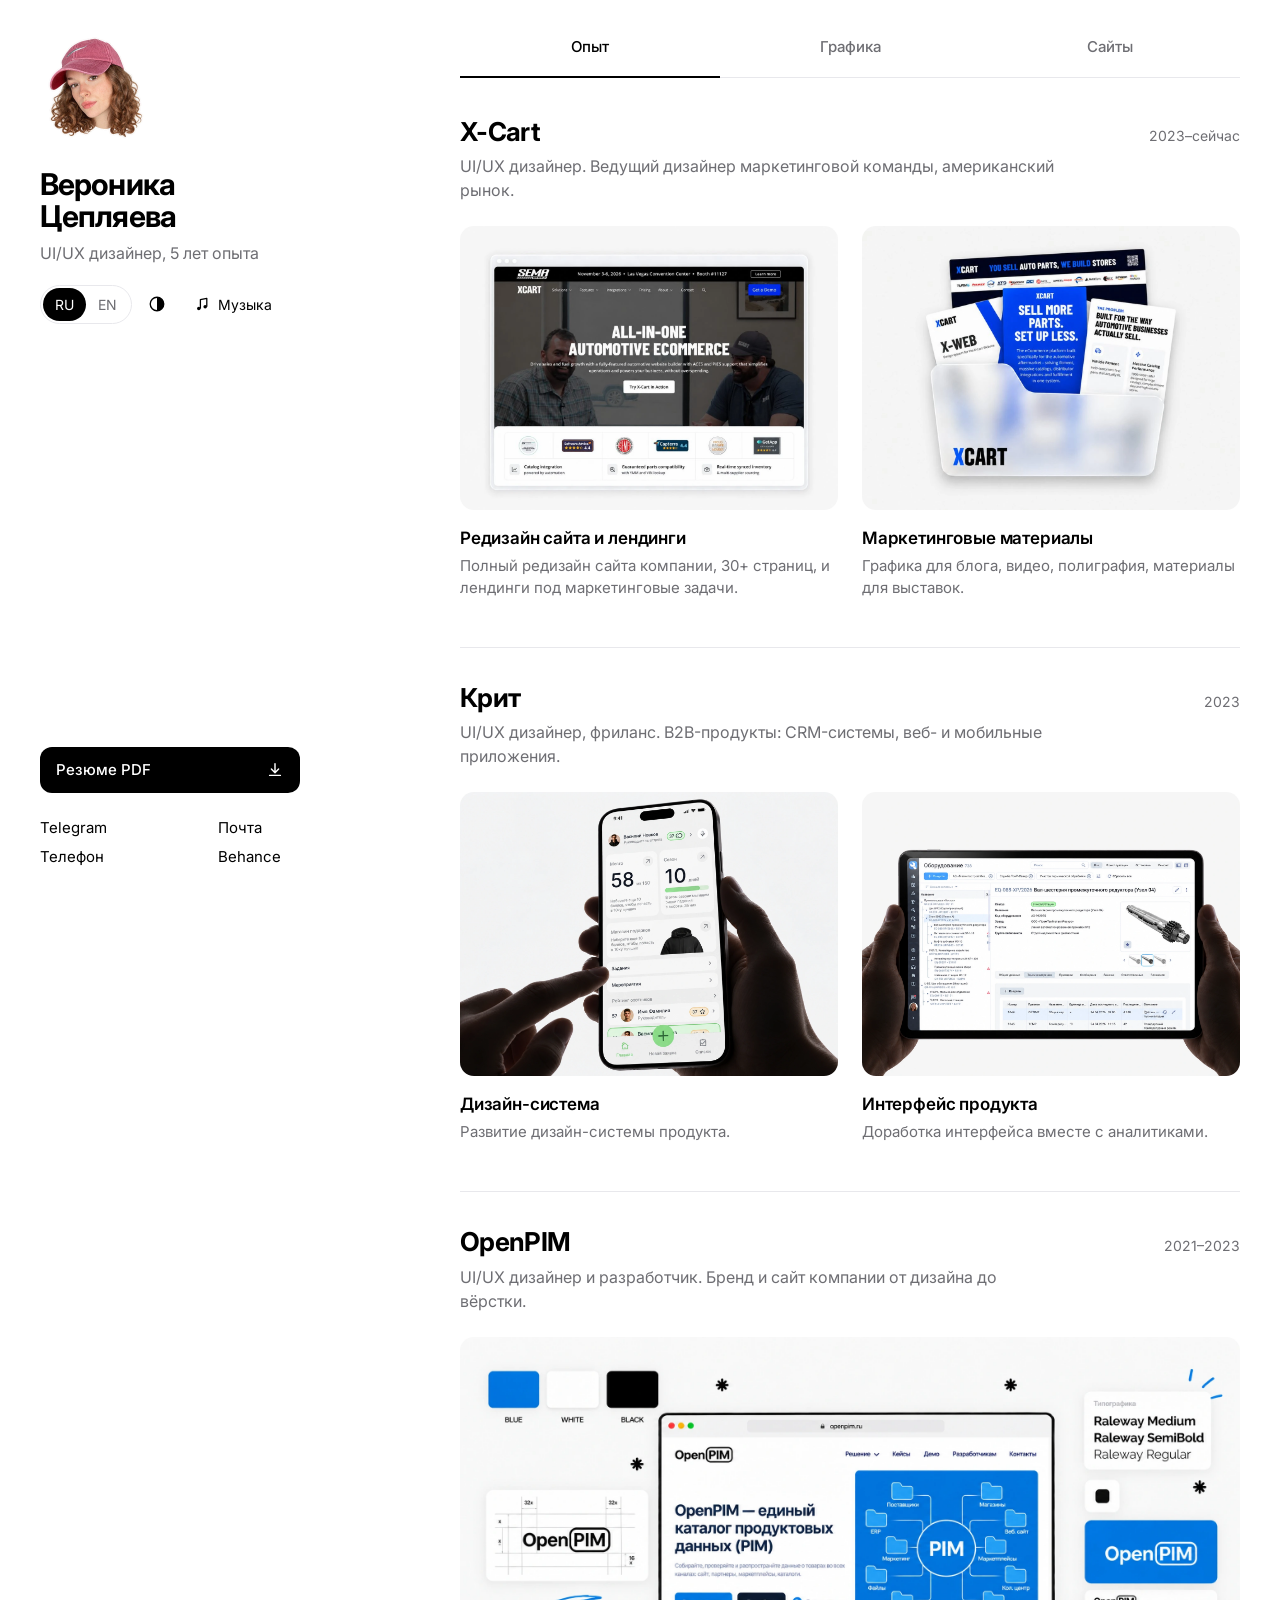
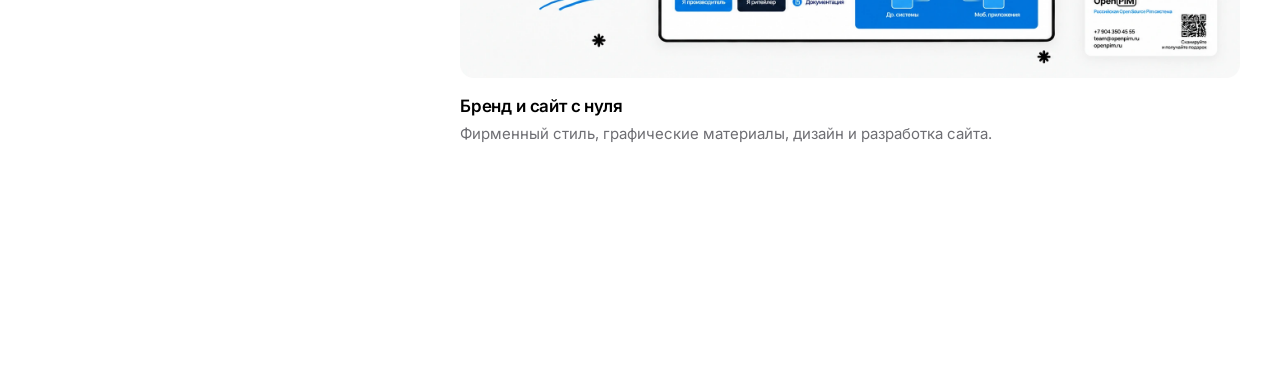
==== index.html @ f0e810df "Speed up portfolio startup with optimized images and on-demand media" ====
<!doctype html><html lang="ru" data-theme="light" data-accent="ink"><head><meta charset="utf-8">
<meta name="viewport" content="width=device-width, initial-scale=1, viewport-fit=cover">
<title>Вероника Цепляева | UI/UX дизайнер</title>
<link rel="preload" as="image" href="assets/optimized-161c611e54d3052fe9bb.webp" fetchpriority="high">
<link rel="preconnect" href="https://fonts.googleapis.com"><link rel="preconnect" href="https://fonts.gstatic.com" crossorigin>
<link href="https://fonts.googleapis.com/css2?family=Inter:wght@400;500;600;700&display=swap" rel="preload" as="style" onload="this.onload=null;this.rel='stylesheet'">
<style>/*! tailwindcss v3.4.10 | MIT License | https://tailwindcss.com*/*,:after,:before{box-sizing:border-box;border:0 solid #e5e7eb}:after,:before{--tw-content:""}:host,html{line-height:1.5;-webkit-text-size-adjust:100%;-moz-tab-size:4;-o-tab-size:4;tab-size:4;font-family:ui-sans-serif,system-ui,sans-serif,Apple Color Emoji,Segoe UI Emoji,Segoe UI Symbol,Noto Color Emoji;font-feature-settings:normal;font-variation-settings:normal;-webkit-tap-highlight-color:transparent}body{line-height:inherit}hr{height:0;color:inherit;border-top-width:1px}abbr:where([title]){-webkit-text-decoration:underline dotted;text-decoration:underline dotted}h1,h2,h3,h4,h5,h6{font-size:inherit;font-weight:inherit}a{color:inherit;text-decoration:inherit}b,strong{font-weight:bolder}code,kbd,pre,samp{font-family:ui-monospace,SFMono-Regular,Menlo,Monaco,Consolas,Liberation Mono,Courier New,monospace;font-feature-settings:normal;font-variation-settings:normal;font-size:1em}small{font-size:80%}sub,sup{font-size:75%;line-height:0;position:relative;vertical-align:baseline}sub{bottom:-.25em}sup{top:-.5em}table{text-indent:0;border-color:inherit;border-collapse:collapse}button,input,optgroup,select,textarea{font-family:inherit;font-feature-settings:inherit;font-variation-settings:inherit;font-size:100%;font-weight:inherit;line-height:inherit;letter-spacing:inherit;color:inherit;margin:0;padding:0}button,select{text-transform:none}button,input:where([type=button]),input:where([type=reset]),input:where([type=submit]){-webkit-appearance:button;background-color:transparent;background-image:none}:-moz-focusring{outline:auto}:-moz-ui-invalid{box-shadow:none}progress{vertical-align:baseline}::-webkit-inner-spin-button,::-webkit-outer-spin-button{height:auto}[type=search]{-webkit-appearance:textfield;outline-offset:-2px}::-webkit-search-decoration{-webkit-appearance:none}::-webkit-file-upload-button{-webkit-appearance:button;font:inherit}summary{display:list-item}blockquote,dd,dl,figure,h1,h2,h3,h4,h5,h6,hr,p,pre{margin:0}fieldset{margin:0}fieldset,legend{padding:0}menu,ol,ul{list-style:none;margin:0;padding:0}dialog{padding:0}textarea{resize:vertical}input::-moz-placeholder,textarea::-moz-placeholder{opacity:1;color:#9ca3af}input::placeholder,textarea::placeholder{opacity:1;color:#9ca3af}[role=button],button{cursor:pointer}:disabled{cursor:default}audio,canvas,embed,iframe,img,object,svg,video{display:block;vertical-align:middle}img,video{max-width:100%;height:auto}[hidden]{display:none}*,:after,:before{--tw-border-spacing-x:0;--tw-border-spacing-y:0;--tw-translate-x:0;--tw-translate-y:0;--tw-rotate:0;--tw-skew-x:0;--tw-skew-y:0;--tw-scale-x:1;--tw-scale-y:1;--tw-pan-x: ;--tw-pan-y: ;--tw-pinch-zoom: ;--tw-scroll-snap-strictness:proximity;--tw-gradient-from-position: ;--tw-gradient-via-position: ;--tw-gradient-to-position: ;--tw-ordinal: ;--tw-slashed-zero: ;--tw-numeric-figure: ;--tw-numeric-spacing: ;--tw-numeric-fraction: ;--tw-ring-inset: ;--tw-ring-offset-width:0px;--tw-ring-offset-color:#fff;--tw-ring-color:rgba(59,130,246,.5);--tw-ring-offset-shadow:0 0 #0000;--tw-ring-shadow:0 0 #0000;--tw-shadow:0 0 #0000;--tw-shadow-colored:0 0 #0000;--tw-blur: ;--tw-brightness: ;--tw-contrast: ;--tw-grayscale: ;--tw-hue-rotate: ;--tw-invert: ;--tw-saturate: ;--tw-sepia: ;--tw-drop-shadow: ;--tw-backdrop-blur: ;--tw-backdrop-brightness: ;--tw-backdrop-contrast: ;--tw-backdrop-grayscale: ;--tw-backdrop-hue-rotate: ;--tw-backdrop-invert: ;--tw-backdrop-opacity: ;--tw-backdrop-saturate: ;--tw-backdrop-sepia: ;--tw-contain-size: ;--tw-contain-layout: ;--tw-contain-paint: ;--tw-contain-style: }::backdrop{--tw-border-spacing-x:0;--tw-border-spacing-y:0;--tw-translate-x:0;--tw-translate-y:0;--tw-rotate:0;--tw-skew-x:0;--tw-skew-y:0;--tw-scale-x:1;--tw-scale-y:1;--tw-pan-x: ;--tw-pan-y: ;--tw-pinch-zoom: ;--tw-scroll-snap-strictness:proximity;--tw-gradient-from-position: ;--tw-gradient-via-position: ;--tw-gradient-to-position: ;--tw-ordinal: ;--tw-slashed-zero: ;--tw-numeric-figure: ;--tw-numeric-spacing: ;--tw-numeric-fraction: ;--tw-ring-inset: ;--tw-ring-offset-width:0px;--tw-ring-offset-color:#fff;--tw-ring-color:rgba(59,130,246,.5);--tw-ring-offset-shadow:0 0 #0000;--tw-ring-shadow:0 0 #0000;--tw-shadow:0 0 #0000;--tw-shadow-colored:0 0 #0000;--tw-blur: ;--tw-brightness: ;--tw-contrast: ;--tw-grayscale: ;--tw-hue-rotate: ;--tw-invert: ;--tw-saturate: ;--tw-sepia: ;--tw-drop-shadow: ;--tw-backdrop-blur: ;--tw-backdrop-brightness: ;--tw-backdrop-contrast: ;--tw-backdrop-grayscale: ;--tw-backdrop-hue-rotate: ;--tw-backdrop-invert: ;--tw-backdrop-opacity: ;--tw-backdrop-saturate: ;--tw-backdrop-sepia: ;--tw-contain-size: ;--tw-contain-layout: ;--tw-contain-paint: ;--tw-contain-style: }.pointer-events-none{pointer-events:none}.pointer-events-auto{pointer-events:auto}.fixed{position:fixed}.absolute{position:absolute}.relative{position:relative}.sticky{position:sticky}.inset-0{inset:0}.bottom-4{bottom:1rem}.bottom-\[2px\]{bottom:2px}.bottom-full{bottom:100%}.left-0{left:0}.right-4{right:1rem}.right-\[6\%\]{right:6%}.right-\[8\%\]{right:8%}.top-0{top:0}.z-10{z-index:10}.z-20{z-index:20}.z-30{z-index:30}.-mx-5{margin-left:-1.25rem;margin-right:-1.25rem}.mb-2{margin-bottom:.5rem}.mt-1{margin-top:.25rem}.mt-10{margin-top:2.5rem}.mt-2{margin-top:.5rem}.mt-4{margin-top:1rem}.mt-5{margin-top:1.25rem}.mt-6{margin-top:1.5rem}.block{display:block}.flex{display:flex}.grid{display:grid}.hidden{display:none}.aspect-\[16\/7\]{aspect-ratio:16/7}.aspect-\[4\/3\]{aspect-ratio:4/3}.h-14{height:3.5rem}.h-20{height:5rem}.h-full{height:100%}.w-14{width:3.5rem}.w-20{width:5rem}.w-full{width:100%}.max-w-\[40ch\]{max-width:40ch}.max-w-\[60ch\]{max-width:60ch}.transform{transform:translate(var(--tw-translate-x),var(--tw-translate-y)) rotate(var(--tw-rotate)) skewX(var(--tw-skew-x)) skewY(var(--tw-skew-y)) scaleX(var(--tw-scale-x)) scaleY(var(--tw-scale-y))}.touch-none{touch-action:none}.flex-wrap{flex-wrap:wrap}.items-center{align-items:center}.items-baseline{align-items:baseline}.justify-between{justify-content:space-between}.gap-2{gap:.5rem}.gap-3{gap:.75rem}.gap-x-6{-moz-column-gap:1.5rem;column-gap:1.5rem}.gap-y-1{row-gap:.25rem}.gap-y-8{row-gap:2rem}.whitespace-nowrap{white-space:nowrap}.rounded-full{border-radius:9999px}.rounded-lg{border-radius:.5rem}.border{border-width:1px}.border-b{border-bottom-width:1px}.border-\[var\(--line\)\]{border-color:var(--line)}.bg-\[var\(--bg\)\]{background-color:var(--bg)}.bg-\[var\(--ink\)\]{background-color:var(--ink)}.p-0\.5{padding:.125rem}.px-3{padding-left:.75rem;padding-right:.75rem}.px-5{padding-left:1.25rem;padding-right:1.25rem}.py-1\.5{padding-top:.375rem;padding-bottom:.375rem}.py-20{padding-top:5rem;padding-bottom:5rem}.pl-3{padding-left:.75rem}.pr-2{padding-right:.5rem}.text-\[12px\]{font-size:12px}.text-\[13px\]{font-size:13px}.text-\[14px\]{font-size:14px}.text-\[15px\]{font-size:15px}.text-\[16px\]{font-size:16px}.text-\[17px\]{font-size:17px}.text-\[18px\]{font-size:18px}.font-semibold{font-weight:600}.uppercase{text-transform:uppercase}.leading-\[1\.45\]{line-height:1.45}.leading-\[1\.5\]{line-height:1.5}.tracking-\[-0\.01em\]{letter-spacing:-.01em}.text-\[var\(--bg\)\]{color:var(--bg)}.text-\[var\(--muted\)\]{color:var(--muted)}.shadow-sm{--tw-shadow:0 1px 2px 0 rgba(0,0,0,.05);--tw-shadow-colored:0 1px 2px 0 var(--tw-shadow-color);box-shadow:var(--tw-ring-offset-shadow,0 0 #0000),var(--tw-ring-shadow,0 0 #0000),var(--tw-shadow)}.filter{filter:var(--tw-blur) var(--tw-brightness) var(--tw-contrast) var(--tw-grayscale) var(--tw-hue-rotate) var(--tw-invert) var(--tw-saturate) var(--tw-sepia) var(--tw-drop-shadow)}.transition{transition-property:color,background-color,border-color,text-decoration-color,fill,stroke,opacity,box-shadow,transform,filter,-webkit-backdrop-filter;transition-property:color,background-color,border-color,text-decoration-color,fill,stroke,opacity,box-shadow,transform,filter,backdrop-filter;transition-property:color,background-color,border-color,text-decoration-color,fill,stroke,opacity,box-shadow,transform,filter,backdrop-filter,-webkit-backdrop-filter;transition-timing-function:cubic-bezier(.4,0,.2,1);transition-duration:.15s}.transition-colors{transition-property:color,background-color,border-color,text-decoration-color,fill,stroke;transition-timing-function:cubic-bezier(.4,0,.2,1);transition-duration:.15s}:root{--bg:#fff;--ink:#000;--muted:#6e6e73;--line:#e8e8ec;--accent:#e8264f;--accent-text:#e8264f;--sun:#ffb21f;--sun-soft:#ffe7a8;--moon:#f3f1ff;--stem:#2f8f4e;--tulip-1:#e8264f;--tulip-2:#ff8fb0;--tulip-3:#ffb21f;--cover:#f4f4f6;--cover-ink:#b7b7bf;color-scheme:light;box-sizing:border-box;padding-top:env(safe-area-inset-top,0);padding-bottom:env(safe-area-inset-bottom,0)}:root[data-theme=dark]{--bg:#1e1b45;--ink:#f3f1ff;--muted:#a7a3cc;--line:#37336e;--accent:#ffc93c;--accent-text:#ffc93c;--sun:#ffb21f;--sun-soft:#3a3578;--stem:#5fbf7f;--tulip-1:#ff6b8a;--tulip-2:#ffa8c2;--tulip-3:#ffc93c;--cover:#28245a;--cover-ink:#5e5a99;color-scheme:dark}html{scroll-padding-top:env(safe-area-inset-top,0);height:100%}body{margin:0;background:var(--bg);color:var(--ink);font-family:Inter,system-ui,-apple-system,Segoe UI,Roboto,sans-serif;-webkit-font-smoothing:antialiased;transition:background-color .7s ease,color .7s ease}#root,body{min-height:100%}*{transition-property:background-color,border-color,color,fill;transition-duration:.7s}a,button{transition-duration:.2s}:focus-visible{outline:2px solid var(--accent);outline-offset:3px;border-radius:6px}.display{font-family:Inter,system-ui,sans-serif;font-weight:700;font-size:clamp(56px,11vw,168px);line-height:.92;letter-spacing:-.045em;color:var(--accent);transition:color .7s ease}.hero{cursor:url("data:image/svg+xml;utf8,<svg xmlns='http://www.w3.org/2000/svg' width='28' height='32' viewBox='0 0 28 32'><path d='M14 32V20' stroke='%232F8F4E' stroke-width='2.5'/><path d='M4 4l5 5 5-9 5 9 5-5c1 10-3 18-10 18S3 14 4 4z' fill='%23E8264F' stroke='white' stroke-width='1.5'/></svg>") 14 30,crosshair}.hero a,.hero button{cursor:pointer}.hero .body{cursor:grab}.hero .body:active{cursor:grabbing}.horizon{position:absolute;left:0;right:0;bottom:0;height:2px;background:var(--ink)}.sun-spin{animation:spin 40s linear infinite}@keyframes spin{to{transform:rotate(1turn)}}.stars span{position:absolute;border-radius:50%;background:var(--ink);opacity:0;transition:opacity .9s ease}[data-theme=dark] .stars span{opacity:.8;animation:twinkle 3s ease-in-out infinite}@keyframes twinkle{50%{opacity:.25}}.tulip{position:absolute;bottom:2px;transform-origin:bottom center;animation:grow .7s cubic-bezier(.2,.9,.3,1.3) both;pointer-events:none}@keyframes grow{0%{transform:scaleY(0)}to{transform:scaleY(1)}}.zzz{animation:float 2.4s ease-in-out infinite}@keyframes float{0%{transform:translateY(4px);opacity:0}40%{opacity:1}to{transform:translate(6px,-8px);opacity:0}}.pop{animation:pop .35s cubic-bezier(.2,.9,.3,1.4) both;transform-origin:48px 48px}@keyframes pop{0%{transform:scale(.6);opacity:0}}.eq{display:inline-flex;gap:2px;align-items:flex-end;height:12px}.eq i{width:3px;height:4px;background:currentColor;border-radius:1px}.eq.on i{animation:eq .9s ease-in-out infinite}.eq.on i:nth-child(2){animation-delay:.2s}.eq.on i:nth-child(3){animation-delay:.4s}@keyframes eq{50%{height:12px}}.tab{font-family:Inter,system-ui,sans-serif;font-weight:600;font-size:clamp(20px,2.4vw,28px);letter-spacing:-.03em;color:var(--muted);position:relative;padding-bottom:10px}.tab.active,.tab:hover{color:var(--ink)}.tab.active:after{content:"";position:absolute;left:0;bottom:0;width:10px;height:10px;border-radius:50%;background:var(--sun)}.cover{background:var(--cover);border-radius:14px;display:flex;align-items:center;justify-content:center;overflow:hidden;transition:transform .4s cubic-bezier(.2,.8,.2,1),background-color .7s ease}.cover span{font-size:13px;color:var(--cover-ink)}.case:hover .cover{transform:translateY(-4px)}@media (prefers-reduced-motion:reduce){*,:after,:before{animation:none!important;transition:none!important}}.font-display{font-family:Inter,system-ui,sans-serif}.display{font-size:clamp(44px,9.6vw,148px)}.mini-sky{width:34px;height:34px;padding:6px;border-radius:999px}.mini-sky:hover{background:var(--line)}.case-title{transition:color .2s}.case:hover .case-title{color:var(--accent-text)}.is-soon .cover{background:transparent;border:1.5px dashed var(--line)}.is-soon:hover .cover{transform:none}.case-h1{font-family:Inter,system-ui,sans-serif;font-weight:700;font-size:clamp(36px,6.4vw,96px);line-height:.98;letter-spacing:-.04em;color:var(--accent);max-width:14ch;transition:color .7s ease}.case-grid{display:grid;gap:12px 32px;margin-top:64px;padding-top:24px;border-top:1px solid var(--line)}@media (min-width:768px){.case-grid{grid-template-columns:4fr 8fr;margin-top:88px}}.case-label{font-family:Inter,system-ui,sans-serif;font-weight:600;font-size:20px;letter-spacing:-.02em}.case-text{font-size:clamp(18px,1.7vw,22px);line-height:1.5;max-width:48ch}.case-text.pending{color:var(--muted);border:1.5px dashed var(--line);border-radius:12px;padding:14px 18px;font-size:16px;max-width:none}.case-list{display:grid;gap:18px;max-width:56ch}.case-list li{display:grid;grid-template-columns:44px 1fr;font-size:clamp(17px,1.5vw,20px);line-height:1.5}.case-list .num{font-family:Inter,system-ui,sans-serif;font-size:13px;color:var(--accent-text);padding-top:5px}.next-case{display:flex;flex-direction:column;gap:8px;margin-top:96px;padding-top:28px;border-top:2px solid var(--ink)}.next-title{font-family:Inter,system-ui,sans-serif;font-weight:700;font-size:clamp(26px,4vw,52px);letter-spacing:-.035em;transition:color .2s}.next-case:hover .next-title{color:var(--accent-text)}:root[data-accent=ink]{--accent:#000;--accent-text:#000}:root[data-accent=blue]{--accent:#2a3f9e;--accent-text:#2a3f9e}:root[data-accent=green]{--accent:#1f5c3e;--accent-text:#1f5c3e}:root[data-accent=ochre]{--accent:#a8661a;--accent-text:#a8661a}:root[data-accent=red]{--accent:#e8264f;--accent-text:#e8264f}:root[data-theme=dark][data-accent=ink]{--accent:#f3f1ff;--accent-text:#f3f1ff}:root[data-theme=dark][data-accent=blue]{--accent:#b4c2ff;--accent-text:#b4c2ff}:root[data-theme=dark][data-accent=green]{--accent:#9ed9b4;--accent-text:#9ed9b4}:root[data-theme=dark][data-accent=ochre],:root[data-theme=dark][data-accent=red]{--accent:#ffc93c;--accent-text:#ffc93c}.swatch{width:18px;height:18px;border-radius:50%;border:2px solid var(--bg);box-shadow:0 0 0 1px var(--line)}.swatch[aria-pressed=true]{box-shadow:0 0 0 2px var(--bg),0 0 0 3.5px var(--ink)}.wrap{max-width:1280px;margin-left:auto;margin-right:auto;padding-left:20px;padding-right:20px}@media (min-width:768px){.wrap{padding-left:40px;padding-right:40px}}.grid12{display:grid;grid-template-columns:repeat(4,minmax(0,1fr));-moz-column-gap:16px;column-gap:16px}@media (min-width:768px){.grid12{grid-template-columns:repeat(12,minmax(0,1fr));-moz-column-gap:24px;column-gap:24px}}.case-h1{max-width:none;font-size:clamp(40px,7.4vw,112px)}.sec-label{font-size:13px;letter-spacing:.06em;text-transform:uppercase;color:var(--muted);padding-top:.7em}.task-text{font-weight:500;font-size:clamp(22px,2.6vw,36px);line-height:1.25;letter-spacing:-.025em}.sec-big,.task-text{font-family:Inter,system-ui,sans-serif}.sec-big{font-weight:700;font-size:clamp(44px,7vw,104px);line-height:.95;letter-spacing:-.045em;color:var(--accent);transition:color .7s ease}.proc-row{display:grid;grid-template-columns:64px 1fr;gap:8px;padding:22px 0;border-top:1px solid var(--line)}.proc-row:last-child{border-bottom:1px solid var(--line)}.proc-num{font-family:Inter,system-ui,sans-serif;font-size:14px;color:var(--muted);padding-top:4px}.proc-h{font-size:20px;font-weight:600;letter-spacing:-.01em}.proc-d{margin-top:4px;font-size:17px;line-height:1.5;color:var(--muted)}.res-h{font-family:Inter,system-ui,sans-serif;font-weight:600;font-size:clamp(22px,2vw,28px);letter-spacing:-.03em}.res-d{margin-top:10px;font-size:17px;line-height:1.5}.grid-overlay{position:fixed;inset:0;z-index:40;pointer-events:none}.grid-overlay span{background:rgba(232,38,79,.07);border-left:1px solid rgba(232,38,79,.25);border-right:1px solid rgba(232,38,79,.25);position:relative}.grid-overlay b{position:absolute;top:8px;left:0;right:0;text-align:center;font:500 11px Inter,sans-serif;color:#e8264f}@media (max-width:767px){.grid-overlay span:nth-child(n+5){display:none}}.modal-back{position:fixed;inset:0;z-index:50;background:rgba(10,10,20,.45);display:flex;justify-content:center;align-items:flex-start;padding:max(24px,env(safe-area-inset-top,0px)) 16px 24px;overflow-y:auto;animation:fade .2s ease both}.modal{width:100%;max-width:920px;background:var(--bg);border-radius:20px;outline:none;animation:rise .28s cubic-bezier(.2,.8,.2,1) both}@keyframes fade{0%{opacity:0}}@keyframes rise{0%{opacity:0;transform:translateY(16px)}}.modal-top{position:sticky;top:0;z-index:2;display:flex;justify-content:space-between;gap:16px;align-items:flex-start;padding:24px 28px 18px;background:var(--bg);border-bottom:1px solid var(--line);border-radius:20px 20px 0 0}.m-title{font-family:Inter,system-ui,sans-serif;font-weight:600;font-size:clamp(22px,2.4vw,28px);line-height:1.15;letter-spacing:-.03em;color:var(--accent)}.m-meta{margin-top:6px;font-size:14px;color:var(--muted)}.m-close{flex:none;width:40px;height:40px;border-radius:999px;font-size:16px}.m-close:hover{background:var(--line)}.m-body{padding:24px 28px 36px}.m-sec{margin-top:36px}.m-label{font-size:12px;font-weight:600;letter-spacing:.08em;text-transform:uppercase;color:var(--muted);margin-bottom:10px}.m-text{font-size:17px;line-height:1.55;max-width:62ch}.m-proc{display:grid;grid-template-columns:repeat(auto-fit,minmax(240px,1fr));gap:12px 24px}.m-proc li{display:grid;grid-template-columns:32px 1fr;font-size:15px;line-height:1.45}.m-proc b{font-weight:600}.m-proc p{color:var(--muted)}.m-num{font-size:12px;color:var(--accent-text);padding-top:3px;font-variant-numeric:tabular-nums}.m-results{margin-top:18px;display:grid;grid-template-columns:repeat(2,minmax(0,1fr));gap:28px 24px}@media (max-width:640px){.m-results{grid-template-columns:1fr}.modal-top{padding:18px 20px 14px}.m-body{padding:20px 20px 28px}}.m-results figcaption{margin-top:12px;font-size:15px;line-height:1.45}.m-results figcaption b{font-size:16px;font-weight:600}.m-results figcaption p{margin-top:2px;color:var(--muted)}.sky-card{border-radius:0}.nav-item.on,.nav-item:hover{color:var(--ink)}.mob-nav .nav-item.on:before{left:0}.layout{max-width:1360px;margin:0 auto;padding:0 20px}@media (min-width:768px){.layout{display:grid;grid-template-columns:300px minmax(0,1fr);gap:56px;padding:0 40px}}@media (min-width:1100px){.layout{grid-template-columns:340px minmax(0,1fr);gap:80px}}.side{padding-top:24px}@media (min-width:768px){.side{position:sticky;top:0;height:100vh;height:100dvh;display:flex;flex-direction:column;padding:32px 0;overflow-y:auto}}.side-foot{margin-top:32px}@media (min-width:768px){.side-foot{margin-top:auto;padding-top:32px}}.sky-card{position:relative;height:128px;flex:none;overflow:hidden;cursor:url("data:image/svg+xml;utf8,<svg xmlns='http://www.w3.org/2000/svg' width='28' height='32' viewBox='0 0 28 32'><path d='M14 32V20' stroke='%232F8F4E' stroke-width='2.5'/><path d='M4 4l5 5 5-9 5 9 5-5c1 10-3 18-10 18S3 14 4 4z' fill='%23E8264F' stroke='white' stroke-width='1.5'/></svg>") 14 30,crosshair}.sky-card .body{cursor:grab}.sky-card .body:active{cursor:grabbing}.side-name{font-family:Inter,system-ui,sans-serif;font-size:34px;line-height:1.02;letter-spacing:-.04em;color:var(--accent);transition:color .7s ease}.side-nav{display:grid;gap:6px}.nav-item{position:relative;display:inline-block;padding:4px 0 4px 20px;font-family:Inter,system-ui,sans-serif;font-weight:600;font-size:20px;letter-spacing:-.03em;color:var(--muted)}.nav-item.on,.nav-item:hover{color:var(--ink)}.nav-item.on:before{content:"";position:absolute;left:0;top:50%;width:9px;height:9px;margin-top:-4px;border-radius:50%;background:var(--sun)}.sub-nav{margin:4px 0 10px 20px;display:grid;gap:2px}.sub-nav button{font-size:15px;color:var(--muted);padding:3px 0 3px 14px;border-left:1.5px solid var(--line);text-align:left}.sub-nav button:hover{color:var(--ink)}.sub-nav button.on{color:var(--ink);border-left-color:var(--ink)}.mob-nav{display:flex;gap:22px;overflow-x:auto;padding:12px 0}.mob-nav .nav-item{font-size:17px;padding-left:0;padding-bottom:6px}.mob-nav .nav-item.on:before{top:auto;bottom:-2px;margin:0;width:100%;height:2px;border-radius:2px}.contacts{display:grid;grid-template-columns:1fr 1fr;gap:6px 16px;font-size:15px}.contacts a{display:inline-flex;gap:4px}.contacts a:hover{color:var(--accent-text)}.contacts span{color:var(--muted);font-size:12px}.content{padding:8px 0 120px}@media (min-width:768px){.content{padding:32px 0 160px}}.co{padding:36px 0 48px;border-top:1px solid var(--line);scroll-margin-top:24px}.co.first{border-top:0;padding-top:12px}@media (min-width:768px){.co.first{padding-top:0}}.co-name{font-family:Inter,system-ui,sans-serif;font-weight:600;font-size:28px;letter-spacing:-.03em;line-height:1.1}.theme-btn{width:34px;height:34px;display:grid;place-items:center;border-radius:999px}.theme-btn svg{width:18px;height:18px;transition:transform .5s cubic-bezier(.2,.8,.2,1)}.theme-btn[aria-pressed=true] svg{transform:rotate(180deg)}.theme-btn:hover{background:var(--line)}.cv-btn{display:flex;align-items:center;justify-content:space-between;gap:12px;width:100%;max-width:260px;padding:12px 16px;border-radius:12px;background:var(--ink);color:var(--bg);font-size:15px;font-weight:500;transition:transform .2s ease,opacity .2s ease}.cv-btn svg{width:18px;height:18px}.cv-btn:hover{opacity:.88}.cv-btn:active{transform:scale(.98)}.side-name{font-weight:700;font-size:30px;line-height:1.08;letter-spacing:-.03em}.co-name{font-size:26px}.co-name,.m-title{font-weight:700;letter-spacing:-.025em}.m-num{font-weight:500}.topbar{position:sticky;top:0;z-index:20;background:var(--bg);display:flex;justify-content:flex-end;margin:0 -20px;padding:0 20px;border-bottom:1px solid var(--line)}@media (min-width:768px){.topbar{margin:0 0 32px;padding:0}.content{padding-top:0}}.top-nav{display:flex;gap:28px}.top-nav .nav-item{position:relative;padding:22px 0 18px;font-family:Inter,system-ui,sans-serif;font-weight:500;font-size:15px;letter-spacing:0;color:var(--muted)}@media (min-width:768px){.top-nav .nav-item{padding-top:36px}}.top-nav .nav-item.on,.top-nav .nav-item:hover{color:var(--ink)}.top-nav .nav-item:before{display:none}.top-nav .nav-item.on:after{content:"";position:absolute;left:0;right:0;bottom:-1px;height:2px;background:var(--ink)}.co.first{padding-top:8px}.topbar{justify-content:stretch}.top-nav{flex:1;display:grid;grid-template-columns:repeat(3,minmax(0,1fr));gap:0}.top-nav .nav-item{text-align:left}.top-nav .nav-item+.nav-item{padding-left:16px}.contacts a{text-decoration:underline;text-decoration-color:transparent;text-underline-offset:4px;text-decoration-thickness:1px;transition:text-decoration-color .2s,color .2s}.contacts a:hover{color:var(--ink);text-decoration-color:currentColor}:root[data-theme=dark]{--bg:#0a0a0a;--ink:#f2f2f2;--muted:#8e8e93;--line:#262626;--cover:#161616;--cover-ink:#4a4a4a;--sun-soft:#2a2a2a;--moon:#f2f2f2}:root[data-theme=dark][data-accent=ink]{--accent:#f2f2f2;--accent-text:#f2f2f2}:root[data-theme=dark] .modal-back{background:rgba(0,0,0,.7)}:root[data-theme=dark] .modal{box-shadow:0 0 0 1px var(--line)}.avatar-image{display:block;width:112px;height:112px;object-fit:contain;flex:none}.top-nav .nav-item{text-align:center}.top-nav .nav-item+.nav-item{padding-left:0}.note{height:16px}.eq,.note{width:16px}.eq{justify-content:center}.m-num{color:var(--ink);opacity:.35;font-weight:400}.modal-back{overflow:hidden;align-items:center;padding:24px 16px}.modal{display:flex;flex-direction:column;max-height:calc(100vh - 48px);max-height:calc(100dvh - 48px);overflow:hidden}.modal-top{position:static;flex:none}.m-body{flex:1 1 auto;min-height:0;overflow-y:auto;overscroll-behavior:contain}.m-body>.m-sec:first-child{margin-top:0}@media (min-width:641px){.m-results figure:last-child:nth-child(odd){grid-column:1/-1}.m-results figure:last-child:nth-child(odd) .cover{aspect-ratio:16/7}}.g-list{display:grid;gap:56px;padding-top:8px}.g-row{display:block}.g-cap{display:flex;justify-content:space-between;align-items:baseline;gap:16px;margin-top:16px}.g-cap h3{font-size:18px;font-weight:600;letter-spacing:-.01em}.g-tags{font-size:14px;white-space:nowrap}.g-line,.g-tags{color:var(--muted)}.g-line{margin-top:4px;font-size:15px;line-height:1.45;max-width:60ch}.modal.narrow{max-width:640px}.car{position:relative}.car-track{display:flex;overflow-x:auto;scroll-snap-type:x mandatory;scrollbar-width:none;border-radius:8px}.car-track::-webkit-scrollbar{display:none}.car-slide{flex:0 0 100%;aspect-ratio:1/1;scroll-snap-align:start}.car-slide .cover{border-radius:0}.car-btn{position:absolute;top:50%;transform:translateY(-50%);width:36px;height:36px;border-radius:50%;background:hsla(0,0%,100%,.92);color:#000;font-size:22px;line-height:1;box-shadow:0 1px 4px rgba(0,0,0,.15)}.car-btn.prev{left:12px}.car-btn.next{right:12px}.car-btn:hover{background:#fff}.car-count{position:absolute;top:12px;right:12px;font-size:12px;padding:3px 9px;border-radius:999px;background:rgba(0,0,0,.55);color:#fff}.car-dots{display:flex;justify-content:center;gap:5px;margin-top:12px}.car-dots span{width:6px;height:6px;border-radius:50%;background:var(--ink);opacity:.2;transition:opacity .2s}.car-dots span.on{opacity:.9}@media (hover:none){.car-btn{display:none}}.g-strip{display:grid;grid-template-columns:repeat(4,minmax(0,1fr));gap:10px}.g-strip img{width:100%;height:auto;display:block;border-radius:4px;background:var(--cover);transition:transform .4s cubic-bezier(.2,.8,.2,1)}.g-row:hover .g-strip img{transform:translateY(-4px)}.g-row:hover .g-strip img:nth-child(2){transition-delay:.03s}.g-row:hover .g-strip img:nth-child(3){transition-delay:.06s}.g-row:hover .g-strip img:nth-child(4){transition-delay:.09s}.car{margin:0 auto}.car-slide{aspect-ratio:auto;background:var(--cover)}.car-slide img{width:100%;height:100%;-o-object-fit:cover;object-fit:cover;display:block}.car-track{border-radius:4px}.g-cover{width:100%;display:block;border-radius:8px;background:var(--cover);transition:transform .4s cubic-bezier(.2,.8,.2,1)}.g-row:hover .g-cover{transform:translateY(-4px)}.ext-link{display:inline-block;margin-top:14px;font-size:15px;font-weight:500;text-decoration:underline;text-underline-offset:4px;text-decoration-thickness:1px}.ext-link:hover{opacity:.7}.g-cover{aspect-ratio:16/9;height:auto;-o-object-fit:cover;object-fit:cover;-o-object-position:center bottom;object-position:center bottom}.chips{display:inline-flex;flex-wrap:wrap;gap:6px}.chip{display:inline-block;padding:3px 9px;border-radius:6px;background:var(--cover);color:var(--ink);font-size:13px;line-height:1.4;white-space:nowrap}.g-cap{align-items:center}.car-dots+.ext-link{margin-top:18px}.g-cap .case-title{min-width:0}.g-list{gap:40px}.g-row{display:grid;grid-template-columns:repeat(3,minmax(0,1fr));gap:10px}.g-img{width:100%;height:auto;display:block;border-radius:4px;background:var(--cover);transition:transform .4s cubic-bezier(.2,.8,.2,1)}.g-row:hover .g-img{transform:translateY(-4px)}.g-row:hover .g-img:nth-child(2){transition-delay:.03s}.g-row:hover .g-img:nth-child(3){transition-delay:.06s}.g-side{grid-column:1/-1;display:flex;flex-direction:column;gap:10px;margin-top:6px}.g-side h3{font-size:18px;font-weight:600;letter-spacing:-.01em;line-height:1.25}@media (min-width:900px){.g-row{grid-template-columns:repeat(4,minmax(0,1fr))}.g-side{grid-column:auto;justify-content:flex-end;margin:0 0 0 10px}}.modal.narrow{position:relative}.modal.narrow .m-body{padding-top:56px}.g-close{position:absolute;top:10px;right:12px;z-index:3}.g-post{display:flex;flex-direction:column;align-items:flex-start;gap:10px;margin-top:16px}.btn-ext{margin-top:6px;display:inline-flex;align-items:center;padding:11px 18px;border-radius:10px;background:var(--ink);color:var(--bg);font-size:15px;font-weight:500;transition:opacity .2s,transform .2s}.btn-ext:hover{opacity:.88}.btn-ext:active{transform:scale(.98)}.car{width:min(100%,calc(100dvh*.707 - 233.31px))}.modal.narrow .m-body{padding-top:24px}.car{width:min(100%,calc(100dvh*.707 - 205.03px))}.btn-ext{margin-top:18px}.g-meta{display:flex;flex-wrap:wrap;align-items:center;gap:8px 16px;margin-top:8px}.g-meta .ext-link{margin-top:0;font-size:14px}.car{width:min(100%,calc(100dvh*.707 - 176.75px))}.g-meta{flex-direction:column;align-items:flex-start;gap:8px}.car{width:min(calc(100% - 112px),calc(100dvh*.707 - 190.89px))}.car-btn{background:transparent;color:var(--ink);box-shadow:none;border:1px solid var(--line);width:40px;height:40px}.car-btn:hover{background:var(--cover)}.car-btn.prev{left:-56px}.car-btn.next{right:-56px}@media (hover:none){.car{width:min(100%,calc(100dvh*.707 - 190.89px))}}.car{width:min(calc(100% - 112px),calc(100dvh*.707 - 233.31px))}@media (hover:none){.car{width:min(100%,calc(100dvh*.707 - 233.31px))}}.s-row .s-cover{grid-column:1/-1;aspect-ratio:16/9;-o-object-fit:cover;object-fit:cover;border-radius:6px}@media (min-width:900px){.s-row .s-cover{grid-column:1/4}}.s-body{padding:0}.s-body img{display:block;width:100%;height:auto}.s-row .s-cover{aspect-ratio:auto;height:auto;-o-object-fit:contain;object-fit:contain;align-self:end}.s-body{padding:24px 28px 28px}@media (max-width:640px){.s-body{padding:16px 20px 20px}}.s-body>img+img{margin-top:16px}.s-phone{width:min(100%,390px);margin:24px auto 0;border-radius:28px;overflow:hidden;box-shadow:0 0 0 1px var(--line),0 10px 30px rgba(0,0,0,.08)}.s-phone img{display:block;width:100%;height:auto}.s-body>.s-phone:first-child{margin-top:0}.s-body-phone{overflow:hidden;display:flex;justify-content:center;padding:24px 20px 20px}.iphone-wrap{display:flex;flex-direction:column;align-items:center;gap:12px}.iphone{--h:min(calc(100dvh - 250px),760px);position:relative;height:var(--h);aspect-ratio:9/19.2;padding:11px;border-radius:calc(var(--h)*.085);background:linear-gradient(145deg,#3b3b3e,#1b1b1d 40%,#2a2a2d);box-shadow:0 0 0 1.5px #121214,inset 0 0 0 1.5px #55555a,0 24px 60px rgba(0,0,0,.28)}.iphone-screen{position:relative;height:100%;width:100%;border-radius:calc(var(--h)*.07);overflow-y:auto;overflow-x:hidden;background:#000;scrollbar-width:none;overscroll-behavior:contain;-webkit-overflow-scrolling:touch}.iphone-screen::-webkit-scrollbar{display:none}.iphone-screen img{display:block;width:100%;height:auto}.iphone-screen:focus-visible{outline:2px solid var(--accent);outline-offset:3px}.iphone-island{position:absolute;top:calc(11px + var(--h)*.016);left:50%;transform:translateX(-50%);width:31%;height:calc(var(--h)*.037);border-radius:999px;background:#000;pointer-events:none}.iphone-btn{position:absolute;width:3px;background:#2a2a2d;border-radius:2px}.iphone-btn.b1{left:-3px;top:15%;height:4%}.iphone-btn.b2{left:-3px;top:23%;height:8%}.iphone-btn.b3{left:-3px;top:33%;height:8%}.iphone-btn.b4{right:-3px;top:26%;height:12%}.iphone-hint{font-size:13px;color:var(--muted)}.petals{inset:11px;border-radius:calc(var(--h)*.07);overflow:hidden;pointer-events:none}.petal,.petals{position:absolute}.petal{top:-20px;display:block;border-radius:150% 0 150% 0;background:radial-gradient(circle at 30% 30%,#ffe3ea 0,#f7b6c8 55%,#ee93ad 100%);box-shadow:0 1px 2px rgba(160,60,90,.15);animation-name:petal-fall,petal-sway;animation-timing-function:linear,ease-in-out;animation-iteration-count:1,infinite;animation-direction:normal,alternate;animation-fill-mode:forwards}@keyframes petal-fall{0%{transform:translate(0) rotate(0deg)}to{transform:translate(var(--dx),calc(var(--h) + 40px)) rotate(var(--rot))}}@keyframes petal-sway{0%{margin-left:-14px}to{margin-left:14px}}.iphone{--h:min(calc(100dvh - 300px),760px)}.s-body>img+img{margin-top:0}.side-controls .absolute.bottom-full{bottom:auto;top:100%;margin-top:8px;margin-bottom:0}.s-row .s-ph{aspect-ratio:16/9}.s-row .s-ph .cover{border-radius:6px}.m-results{align-items:start}.res-img{display:block;width:100%;height:auto;border-radius:8px;box-shadow:0 0 0 1px var(--line)}.m-results figure.res-wide{grid-column:1/-1}.res-wide-block{margin-top:18px}.masonry figcaption,.res-wide-block figcaption{margin-top:10px;font-size:15px;line-height:1.45}.masonry figcaption b,.res-wide-block figcaption b{font-size:16px;font-weight:600}.masonry figcaption p,.res-wide-block figcaption p{margin-top:2px;color:var(--muted)}.m-results.masonry{display:block;-moz-column-count:2;column-count:2;-moz-column-gap:20px;column-gap:20px;margin-top:20px}.m-results.masonry figure{-moz-column-break-inside:avoid;break-inside:avoid;margin:0 0 20px;display:block}@media (max-width:640px){.m-results.masonry{-moz-column-count:1;column-count:1}}.card-cover{display:block;width:100%;height:auto;-o-object-fit:cover;object-fit:cover;border-radius:14px;background:var(--cover);transition:transform .4s cubic-bezier(.2,.8,.2,1)}.case:hover .card-cover{transform:translateY(-4px)}.hover-video{position:relative;overflow:hidden}.hover-video img,.hover-video video{position:absolute;inset:0;width:100%;height:100%;-o-object-fit:cover;object-fit:cover;display:block}.hover-video img{z-index:1;transition:opacity .25s ease}.hover-video img.hide{opacity:0}.hover-video img{transition:none}.hover\:bg-\[var\(--line\)\]:hover{background-color:var(--line)}.hover\:text-\[var\(--ink\)\]:hover{color:var(--ink)}@media (min-width:640px){.sm\:grid-cols-2{grid-template-columns:repeat(2,minmax(0,1fr))}}@media (min-width:768px){.md\:right-\[10\%\]{right:10%}.md\:block{display:block}.md\:hidden{display:none}.md\:h-24{height:6rem}.md\:w-24{width:6rem}}.result-video{width:100%;border-radius:14px;background:var(--cover)}.result-video img,.result-video video{object-fit:contain}</style><style>.result-cover{aspect-ratio:4/3;object-fit:contain;background:#fff;border-radius:14px}</style>
<style>.avatar-button{display:block;width:112px;height:112px;flex:none;margin:0;padding:0;border:0;border-radius:8px;background:transparent;color:inherit;cursor:pointer;touch-action:manipulation}.avatar-button .avatar-image{transition:transform .4s cubic-bezier(.2,.8,.2,1);user-select:none;-webkit-user-select:none;pointer-events:none}.avatar-button:focus-visible{outline:2px solid var(--ink);outline-offset:6px}@media(hover:hover){.avatar-button:hover .avatar-image{transform:scale(1.06)}}.avatar-button:focus-visible .avatar-image{transform:scale(1.06)}@media(prefers-reduced-motion:reduce){.avatar-button .avatar-image{transition:none;transform:none!important}}</style>
<style>.portfolio-music-panel{position:fixed;left:24px;bottom:24px;width:340px;max-width:calc(100vw - 32px);padding:14px;background:var(--bg);color:var(--ink);border:1px solid var(--line);border-radius:16px;box-shadow:0 10px 42px rgba(0,0,0,.14);z-index:70;font-size:14px;line-height:1.4}
.portfolio-music-panel[hidden]{display:none}
.portfolio-music-top{display:flex;align-items:center;justify-content:space-between;gap:12px;margin-bottom:10px}
.portfolio-music-top b{font-size:14px;font-weight:600}
.portfolio-music-close{display:flex;align-items:center;justify-content:center;flex:none;width:32px;height:32px;margin:-4px -4px -4px 0;border-radius:50%;font-size:24px;line-height:1;background:transparent;color:var(--muted);cursor:pointer}
.portfolio-music-close:hover{background:var(--line);color:var(--ink)}
.portfolio-music-panel iframe{display:block;width:100%;height:166px;border:0;border-radius:8px;background:#fff}
.portfolio-music-status{font-size:12px;color:var(--muted);margin-top:8px}
.portfolio-music-status:empty{display:none}
.portfolio-music-credit{margin-top:9px;color:var(--muted);font-size:12px}
.portfolio-music-credit a{text-decoration:none}
.portfolio-music-credit a:hover{text-decoration:underline;color:var(--ink)}
@media(max-width:767px){.portfolio-music-panel{left:16px;bottom:16px;width:calc(100vw - 32px)}}
</style>
<style>.sticker-playground{position:relative;width:calc(100% + 40px);height:calc(clamp(90px,13.75vw,130px) + 96px);margin-top:0;margin-left:-20px;background:transparent;overflow:hidden;isolation:isolate;cursor:default;touch-action:manipulation;-webkit-tap-highlight-color:transparent}
.sticker-playground:focus-visible{outline:2px solid var(--line);outline-offset:6px;border-radius:16px}
.portfolio-sticker{position:absolute;display:block;pointer-events:none;user-select:none;-webkit-user-select:none}
.portfolio-sticker img{display:block;width:100%;height:auto;pointer-events:none;user-select:none;-webkit-user-select:none;animation:portfolio-sticker-pop .22s cubic-bezier(.2,.8,.2,1)}
.sticker-announcement{position:absolute;width:1px;height:1px;padding:0;margin:-1px;overflow:hidden;clip:rect(0,0,0,0);white-space:nowrap;border:0}
@keyframes portfolio-sticker-pop{from{opacity:0;transform:scale(.65)}to{opacity:1;transform:scale(1)}}
@media(max-width:600px){.sticker-playground{height:187px}}
@media(prefers-reduced-motion:reduce){.portfolio-sticker img{animation:none}}
</style>
<style>.portfolio-sticker-cursor{position:absolute;display:block;z-index:2;pointer-events:none;user-select:none;-webkit-user-select:none}.portfolio-sticker-cursor img{display:block;width:100%;height:auto;pointer-events:none;user-select:none;-webkit-user-select:none}@media(hover:hover) and (pointer:fine){.sticker-playground.has-sticker-cursor{cursor:none}}</style>
<style>.content.content-with-stickers{padding-bottom:0}.content-with-stickers .work-case-list>.co:last-child{padding-bottom:0}@media(min-width:768px){.sticker-playground{width:calc(100% + 80px);height:calc(clamp(90px,13.75vw,130px) + 116px);margin-left:-40px}}</style>
<style>.krit-ds-footer{display:block;width:min(100%,620px);height:auto;margin:28px auto 0;background:transparent;border:0;border-radius:0;box-shadow:none}</style>
<style id="portfolio-responsive-fixes">
/* Responsive header and complete graphics previews. */
.layout > .side,.layout > .content{min-width:0}
.modal-top > div{min-width:0}
.modal.narrow .m-title{overflow-wrap:anywhere}
.modal.narrow .car-slide{min-width:0;aspect-ratio:auto!important;align-self:flex-start}
.modal.narrow .car-slide img{display:block;width:100%;height:auto;object-fit:contain}
.modal.narrow .m-body{overflow-x:hidden}
.m-close{width:44px;height:44px;display:grid;place-items:center;font-size:28px;line-height:1}
.portfolio-music-close{width:40px;height:40px;font-size:30px;line-height:1}
@media(max-width:767px){
 .side{width:100%;min-width:0;text-align:center}
 .side > .mt-6{margin-top:16px}
 .side-name{display:flex;justify-content:center;gap:.24em;font-size:clamp(22px,7.3vw,36px);line-height:1.15;white-space:nowrap}
 .side-name .block{display:inline}
 .avatar-button{width:132px;height:132px;margin-inline:auto}
 .avatar-button .avatar-image{width:100%;height:100%}
 .cv-btn{width:100%;max-width:260px;margin-inline:auto}
 .side-controls{justify-content:center}
 .side-foot{width:100%}
 .contacts{width:100%;max-width:300px;margin-inline:auto;justify-items:center}
 .content{padding-top:24px}
 .topbar{margin-bottom:28px}
 .co.first{padding-top:0}
 .modal-back{padding:max(12px,env(safe-area-inset-top,0px)) 8px max(12px,env(safe-area-inset-bottom,0px))}
 .modal{max-height:calc(100vh - 24px - env(safe-area-inset-top,0px) - env(safe-area-inset-bottom,0px));max-height:calc(100dvh - 24px - env(safe-area-inset-top,0px) - env(safe-area-inset-bottom,0px));border-radius:16px}
 .modal.narrow .modal-top{padding:16px 12px 12px;gap:8px;border-radius:16px 16px 0 0}
 .modal.narrow .m-title{font-size:22px}
 .modal.narrow .m-body{padding:12px 12px 16px}
 .modal.narrow .car{width:100%;max-width:100%}
 .modal.narrow .car-btn.prev{left:8px}
 .modal.narrow .car-btn.next{right:8px}
 .modal.narrow .car-count{top:8px;right:8px}
 .modal.narrow .car-dots{margin-top:12px}
}
</style></head><body><div id="root"></div><script>(()=>{var LL=Object.create;var ww=Object.defineProperty;var oL=Object.getOwnPropertyDescriptor;var CL=Object.getOwnPropertyNames;var qL=Object.getPrototypeOf,FL=Object.prototype.hasOwnProperty;var OA=(A,i)=>()=>{try{return i||A((i={exports:{}}).exports,i),i.exports}catch(E){throw i=0,E}};var mL=(A,i,E,l)=>{if(i&&typeof i=="object"||typeof i=="function")for(let M of CL(i))!FL.call(A,M)&&M!==E&&ww(A,M,{get:()=>i[M],enumerable:!(l=oL(i,M))||l.enumerable});return A};var El=(A,i,E)=>(E=A!=null?LL(qL(A)):{},mL(i||!A||!A.__esModule?ww(E,"default",{value:A,enumerable:!0}):E,A));var uw=OA(G=>{"use strict";var UE=Symbol.for("react.element"),WL=Symbol.for("react.portal"),uL=Symbol.for("react.fragment"),YL=Symbol.for("react.strict_mode"),RL=Symbol.for("react.profiler"),BL=Symbol.for("react.provider"),rL=Symbol.for("react.context"),aL=Symbol.for("react.forward_ref"),QL=Symbol.for("react.suspense"),IL=Symbol.for("react.memo"),sL=Symbol.for("react.lazy"),Vw=Symbol.iterator;function NL(A){return A===null||typeof A!="object"?null:(A=Vw&&A[Vw]||A["@@iterator"],typeof A=="function"?A:null)}var Lw={isMounted:function(){return!1},enqueueForceUpdate:function(){},enqueueReplaceState:function(){},enqueueSetState:function(){}},ow=Object.assign,Cw={};function Xi(A,i,E){this.props=A,this.context=i,this.refs=Cw,this.updater=E||Lw}Xi.prototype.isReactComponent={};Xi.prototype.setState=function(A,i){if(typeof A!="object"&&typeof A!="function"&&A!=null)throw Error("setState(...): takes an object of state variables to update or a function which returns an object of state variables.");this.updater.enqueueSetState(this,A,i,"setState")};Xi.prototype.forceUpdate=function(A){this.updater.enqueueForceUpdate(this,A,"forceUpdate")};function qw(){}qw.prototype=Xi.prototype;function DM(A,i,E){this.props=A,this.context=i,this.refs=Cw,this.updater=E||Lw}var gM=DM.prototype=new qw;gM.constructor=DM;ow(gM,Xi.prototype);gM.isPureReactComponent=!0;var Uw=Array.isArray,Fw=Object.prototype.hasOwnProperty,jM={current:null},mw={key:!0,ref:!0,__self:!0,__source:!0};function Ww(A,i,E){var l,M={},K=null,x=null;if(i!=null)for(l in i.ref!==void 0&&(x=i.ref),i.key!==void 0&&(K=""+i.key),i)Fw.call(i,l)&&!mw.hasOwnProperty(l)&&(M[l]=i[l]);var w=arguments.length-2;if(w===1)M.children=E;else if(1<w){for(var V=Array(w),U=0;U<w;U++)V[U]=arguments[U+2];M.children=V}if(A&&A.defaultProps)for(l in w=A.defaultProps,w)M[l]===void 0&&(M[l]=w[l]);return{$$typeof:UE,type:A,key:K,ref:x,props:M,_owner:jM.current}}function GL(A,i){return{$$typeof:UE,type:A.type,key:i,ref:A.ref,props:A.props,_owner:A._owner}}function XM(A){return typeof A=="object"&&A!==null&&A.$$typeof===UE}function zL(A){var i={"=":"=0",":":"=2"};return"$"+A.replace(/[=:]/g,function(E){return i[E]})}var cw=/\/+/g;function zM(A,i){return typeof A=="object"&&A!==null&&A.key!=null?zL(""+A.key):i.toString(36)}function Ml(A,i,E,l,M){var K=typeof A;(K==="undefined"||K==="boolean")&&(A=null);var x=!1;if(A===null)x=!0;else switch(K){case"string":case"number":x=!0;break;case"object":switch(A.$$typeof){case UE:case WL:x=!0}}if(x)return x=A,M=M(x),A=l===""?"."+zM(x,0):l,Uw(M)?(E="",A!=null&&(E=A.replace(cw,"$&/")+"/"),Ml(M,i,E,"",function(U){return U})):M!=null&&(XM(M)&&(M=GL(M,E+(!M.key||x&&x.key===M.key?"":(""+M.key).replace(cw,"$&/")+"/")+A)),i.push(M)),1;if(x=0,l=l===""?".":l+":",Uw(A))for(var w=0;w<A.length;w++){K=A[w];var V=l+zM(K,w);x+=Ml(K,i,E,V,M)}else if(V=NL(A),typeof V=="function")for(A=V.call(A),w=0;!(K=A.next()).done;)K=K.value,V=l+zM(K,w++),x+=Ml(K,i,E,V,M);else if(K==="object")throw i=String(A),Error("Objects are not valid as a React child (found: "+(i==="[object Object]"?"object with keys {"+Object.keys(A).join(", ")+"}":i)+"). If you meant to render a collection of children, use an array instead.");return x}function ll(A,i,E){if(A==null)return A;var l=[],M=0;return Ml(A,l,"","",function(K){return i.call(E,K,M++)}),l}function DL(A){if(A._status===-1){var i=A._result;i=i(),i.then(function(E){(A._status===0||A._status===-1)&&(A._status=1,A._result=E)},function(E){(A._status===0||A._status===-1)&&(A._status=2,A._result=E)}),A._status===-1&&(A._status=0,A._result=i)}if(A._status===1)return A._result.default;throw A._result}var lA={current:null},Kl={transition:null},gL={ReactCurrentDispatcher:lA,ReactCurrentBatchConfig:Kl,ReactCurrentOwner:jM};G.Children={map:ll,forEach:function(A,i,E){ll(A,function(){i.apply(this,arguments)},E)},count:function(A){var i=0;return ll(A,function(){i++}),i},toArray:function(A){return ll(A,function(i){return i})||[]},only:function(A){if(!XM(A))throw Error("React.Children.only expected to receive a single React element child.");return A}};G.Component=Xi;G.Fragment=uL;G.Profiler=RL;G.PureComponent=DM;G.StrictMode=YL;G.Suspense=QL;G.__SECRET_INTERNALS_DO_NOT_USE_OR_YOU_WILL_BE_FIRED=gL;G.cloneElement=function(A,i,E){if(A==null)throw Error("React.cloneElement(...): The argument must be a React element, but you passed "+A+".");var l=ow({},A.props),M=A.key,K=A.ref,x=A._owner;if(i!=null){if(i.ref!==void 0&&(K=i.ref,x=jM.current),i.key!==void 0&&(M=""+i.key),A.type&&A.type.defaultProps)var w=A.type.defaultProps;for(V in i)Fw.call(i,V)&&!mw.hasOwnProperty(V)&&(l[V]=i[V]===void 0&&w!==void 0?w[V]:i[V])}var V=arguments.length-2;if(V===1)l.children=E;else if(1<V){w=Array(V);for(var U=0;U<V;U++)w[U]=arguments[U+2];l.children=w}return{$$typeof:UE,type:A.type,key:M,ref:K,props:l,_owner:x}};G.createContext=function(A){return A={$$typeof:rL,_currentValue:A,_currentValue2:A,_threadCount:0,Provider:null,Consumer:null,_defaultValue:null,_globalName:null},A.Provider={$$typeof:BL,_context:A},A.Consumer=A};G.createElement=Ww;G.createFactory=function(A){var i=Ww.bind(null,A);return i.type=A,i};G.createRef=function(){return{current:null}};G.forwardRef=function(A){return{$$typeof:aL,render:A}};G.isValidElement=XM;G.lazy=function(A){return{$$typeof:sL,_payload:{_status:-1,_result:A},_init:DL}};G.memo=function(A,i){return{$$typeof:IL,type:A,compare:i===void 0?null:i}};G.startTransition=function(A){var i=Kl.transition;Kl.transition={};try{A()}finally{Kl.transition=i}};G.unstable_act=function(){throw Error("act(...) is not supported in production builds of React.")};G.useCallback=function(A,i){return lA.current.useCallback(A,i)};G.useContext=function(A){return lA.current.useContext(A)};G.useDebugValue=function(){};G.useDeferredValue=function(A){return lA.current.useDeferredValue(A)};G.useEffect=function(A,i){return lA.current.useEffect(A,i)};G.useId=function(){return lA.current.useId()};G.useImperativeHandle=function(A,i,E){return lA.current.useImperativeHandle(A,i,E)};G.useInsertionEffect=function(A,i){return lA.current.useInsertionEffect(A,i)};G.useLayoutEffect=function(A,i){return lA.current.useLayoutEffect(A,i)};G.useMemo=function(A,i){return lA.current.useMemo(A,i)};G.useReducer=function(A,i,E){return lA.current.useReducer(A,i,E)};G.useRef=function(A){return lA.current.useRef(A)};G.useState=function(A){return lA.current.useState(A)};G.useSyncExternalStore=function(A,i,E){return lA.current.useSyncExternalStore(A,i,E)};G.useTransition=function(){return lA.current.useTransition()};G.version="18.2.0"});var xl=OA((Aq,Yw)=>{"use strict";Yw.exports=uw()});var zw=OA(X=>{"use strict";function eM(A,i){var E=A.length;A.push(i);A:for(;0<E;){var l=E-1>>>1,M=A[l];if(0<wl(M,i))A[l]=i,A[E]=M,E=l;else break A}}function sA(A){return A.length===0?null:A[0]}function Ul(A){if(A.length===0)return null;var i=A[0],E=A.pop();if(E!==i){A[0]=E;A:for(var l=0,M=A.length,K=M>>>1;l<K;){var x=2*(l+1)-1,w=A[x],V=x+1,U=A[V];if(0>wl(w,E))V<M&&0>wl(U,w)?(A[l]=U,A[V]=E,l=V):(A[l]=w,A[x]=E,l=x);else if(V<M&&0>wl(U,E))A[l]=U,A[V]=E,l=V;else break A}}return i}function wl(A,i){var E=A.sortIndex-i.sortIndex;return E!==0?E:A.id-i.id}typeof performance=="object"&&typeof performance.now=="function"?(Rw=performance,X.unstable_now=function(){return Rw.now()}):(hM=Date,Bw=hM.now(),X.unstable_now=function(){return hM.now()-Bw});var Rw,hM,Bw,hA=[],kA=[],jL=1,uA=null,_=3,cl=!1,ui=!1,LE=!1,Qw=typeof setTimeout=="function"?setTimeout:null,Iw=typeof clearTimeout=="function"?clearTimeout:null,rw=typeof setImmediate<"u"?setImmediate:null;typeof navigator<"u"&&navigator.scheduling!==void 0&&navigator.scheduling.isInputPending!==void 0&&navigator.scheduling.isInputPending.bind(navigator.scheduling);function yM(A){for(var i=sA(kA);i!==null;){if(i.callback===null)Ul(kA);else if(i.startTime<=A)Ul(kA),i.sortIndex=i.expirationTime,eM(hA,i);else break;i=sA(kA)}}function tM(A){if(LE=!1,yM(A),!ui)if(sA(hA)!==null)ui=!0,SM(OM);else{var i=sA(kA);i!==null&&TM(tM,i.startTime-A)}}function OM(A,i){ui=!1,LE&&(LE=!1,Iw(oE),oE=-1),cl=!0;var E=_;try{for(yM(i),uA=sA(hA);uA!==null&&(!(uA.expirationTime>i)||A&&!Gw());){var l=uA.callback;if(typeof l=="function"){uA.callback=null,_=uA.priorityLevel;var M=l(uA.expirationTime<=i);i=X.unstable_now(),typeof M=="function"?uA.callback=M:uA===sA(hA)&&Ul(hA),yM(i)}else Ul(hA);uA=sA(hA)}if(uA!==null)var K=!0;else{var x=sA(kA);x!==null&&TM(tM,x.startTime-i),K=!1}return K}finally{uA=null,_=E,cl=!1}}var Ll=!1,Vl=null,oE=-1,sw=5,Nw=-1;function Gw(){return!(X.unstable_now()-Nw<sw)}function ZM(){if(Vl!==null){var A=X.unstable_now();Nw=A;var i=!0;try{i=Vl(!0,A)}finally{i?cE():(Ll=!1,Vl=null)}}else Ll=!1}var cE;typeof rw=="function"?cE=function(){rw(ZM)}:typeof MessageChannel<"u"?(pM=new MessageChannel,aw=pM.port2,pM.port1.onmessage=ZM,cE=function(){aw.postMessage(null)}):cE=function(){Qw(ZM,0)};var pM,aw;function SM(A){Vl=A,Ll||(Ll=!0,cE())}function TM(A,i){oE=Qw(function(){A(X.unstable_now())},i)}X.unstable_IdlePriority=5;X.unstable_ImmediatePriority=1;X.unstable_LowPriority=4;X.unstable_NormalPriority=3;X.unstable_Profiling=null;X.unstable_UserBlockingPriority=2;X.unstable_cancelCallback=function(A){A.callback=null};X.unstable_continueExecution=function(){ui||cl||(ui=!0,SM(OM))};X.unstable_forceFrameRate=function(A){0>A||125<A?console.error("forceFrameRate takes a positive int between 0 and 125, forcing frame rates higher than 125 fps is not supported"):sw=0<A?Math.floor(1e3/A):5};X.unstable_getCurrentPriorityLevel=function(){return _};X.unstable_getFirstCallbackNode=function(){return sA(hA)};X.unstable_next=function(A){switch(_){case 1:case 2:case 3:var i=3;break;default:i=_}var E=_;_=i;try{return A()}finally{_=E}};X.unstable_pauseExecution=function(){};X.unstable_requestPaint=function(){};X.unstable_runWithPriority=function(A,i){switch(A){case 1:case 2:case 3:case 4:case 5:break;default:A=3}var E=_;_=A;try{return i()}finally{_=E}};X.unstable_scheduleCallback=function(A,i,E){var l=X.unstable_now();switch(typeof E=="object"&&E!==null?(E=E.delay,E=typeof E=="number"&&0<E?l+E:l):E=l,A){case 1:var M=-1;break;case 2:M=250;break;case 5:M=1073741823;break;case 4:M=1e4;break;default:M=5e3}return M=E+M,A={id:jL++,callback:i,priorityLevel:A,startTime:E,expirationTime:M,sortIndex:-1},E>l?(A.sortIndex=E,eM(kA,A),sA(hA)===null&&A===sA(kA)&&(LE?(Iw(oE),oE=-1):LE=!0,TM(tM,E-l))):(A.sortIndex=M,eM(hA,A),ui||cl||(ui=!0,SM(OM))),A};X.unstable_shouldYield=Gw;X.unstable_wrapCallback=function(A){var i=_;return function(){var E=_;_=i;try{return A.apply(this,arguments)}finally{_=E}}}});var gw=OA((Eq,Dw)=>{"use strict";Dw.exports=zw()});var ec=OA(WA=>{"use strict";var yV=xl(),FA=gw();function u(A){for(var i="https://reactjs.org/docs/error-decoder.html?invariant="+A,E=1;E<arguments.length;E++)i+="&args[]="+encodeURIComponent(arguments[E]);return"Minified React error #"+A+"; visit "+i+" for the full message or use the non-minified dev environment for full errors and additional helpful warnings."}var tV=new Set,hE={};function gi(A,i){AE(A,i),AE(A+"Capture",i)}function AE(A,i){for(hE[A]=i,A=0;A<i.length;A++)tV.add(i[A])}var JA=!(typeof window>"u"||typeof window.document>"u"||typeof window.document.createElement>"u"),LK=Object.prototype.hasOwnProperty,XL=/^[:A-Z_a-z\u00C0-\u00D6\u00D8-\u00F6\u00F8-\u02FF\u0370-\u037D\u037F-\u1FFF\u200C-\u200D\u2070-\u218F\u2C00-\u2FEF\u3001-\uD7FF\uF900-\uFDCF\uFDF0-\uFFFD][:A-Z_a-z\u00C0-\u00D6\u00D8-\u00F6\u00F8-\u02FF\u0370-\u037D\u037F-\u1FFF\u200C-\u200D\u2070-\u218F\u2C00-\u2FEF\u3001-\uD7FF\uF900-\uFDCF\uFDF0-\uFFFD\-.0-9\u00B7\u0300-\u036F\u203F-\u2040]*$/,jw={},Xw={};function hL(A){return LK.call(Xw,A)?!0:LK.call(jw,A)?!1:XL.test(A)?Xw[A]=!0:(jw[A]=!0,!1)}function ZL(A,i,E,l){if(E!==null&&E.type===0)return!1;switch(typeof i){case"function":case"symbol":return!0;case"boolean":return l?!1:E!==null?!E.acceptsBooleans:(A=A.toLowerCase().slice(0,5),A!=="data-"&&A!=="aria-");default:return!1}}function pL(A,i,E,l){if(i===null||typeof i>"u"||ZL(A,i,E,l))return!0;if(l)return!1;if(E!==null)switch(E.type){case 3:return!i;case 4:return i===!1;case 5:return isNaN(i);case 6:return isNaN(i)||1>i}return!1}function xA(A,i,E,l,M,K,x){this.acceptsBooleans=i===2||i===3||i===4,this.attributeName=l,this.attributeNamespace=M,this.mustUseProperty=E,this.propertyName=A,this.type=i,this.sanitizeURL=K,this.removeEmptyString=x}var k={};"children dangerouslySetInnerHTML defaultValue defaultChecked innerHTML suppressContentEditableWarning suppressHydrationWarning style".split(" ").forEach(function(A){k[A]=new xA(A,0,!1,A,null,!1,!1)});[["acceptCharset","accept-charset"],["className","class"],["htmlFor","for"],["httpEquiv","http-equiv"]].forEach(function(A){var i=A[0];k[i]=new xA(i,1,!1,A[1],null,!1,!1)});["contentEditable","draggable","spellCheck","value"].forEach(function(A){k[A]=new xA(A,2,!1,A.toLowerCase(),null,!1,!1)});["autoReverse","externalResourcesRequired","focusable","preserveAlpha"].forEach(function(A){k[A]=new xA(A,2,!1,A,null,!1,!1)});"allowFullScreen async autoFocus autoPlay controls default defer disabled disablePictureInPicture disableRemotePlayback formNoValidate hidden loop noModule noValidate open playsInline readOnly required reversed scoped seamless itemScope".split(" ").forEach(function(A){k[A]=new xA(A,3,!1,A.toLowerCase(),null,!1,!1)});["checked","multiple","muted","selected"].forEach(function(A){k[A]=new xA(A,3,!0,A,null,!1,!1)});["capture","download"].forEach(function(A){k[A]=new xA(A,4,!1,A,null,!1,!1)});["cols","rows","size","span"].forEach(function(A){k[A]=new xA(A,6,!1,A,null,!1,!1)});["rowSpan","start"].forEach(function(A){k[A]=new xA(A,5,!1,A.toLowerCase(),null,!1,!1)});var lx=/[\-:]([a-z])/g;function Mx(A){return A[1].toUpperCase()}"accent-height alignment-baseline arabic-form baseline-shift cap-height clip-path clip-rule color-interpolation color-interpolation-filters color-profile color-rendering dominant-baseline enable-background fill-opacity fill-rule flood-color flood-opacity font-family font-size font-size-adjust font-stretch font-style font-variant font-weight glyph-name glyph-orientation-horizontal glyph-orientation-vertical horiz-adv-x horiz-origin-x image-rendering letter-spacing lighting-color marker-end marker-mid marker-start overline-position overline-thickness paint-order panose-1 pointer-events rendering-intent shape-rendering stop-color stop-opacity strikethrough-position strikethrough-thickness stroke-dasharray stroke-dashoffset stroke-linecap stroke-linejoin stroke-miterlimit stroke-opacity stroke-width text-anchor text-decoration text-rendering underline-position underline-thickness unicode-bidi unicode-range units-per-em v-alphabetic v-hanging v-ideographic v-mathematical vector-effect vert-adv-y vert-origin-x vert-origin-y word-spacing writing-mode xmlns:xlink x-height".split(" ").forEach(function(A){var i=A.replace(lx,Mx);k[i]=new xA(i,1,!1,A,null,!1,!1)});"xlink:actuate xlink:arcrole xlink:role xlink:show xlink:title xlink:type".split(" ").forEach(function(A){var i=A.replace(lx,Mx);k[i]=new xA(i,1,!1,A,"http://www.w3.org/1999/xlink",!1,!1)});["xml:base","xml:lang","xml:space"].forEach(function(A){var i=A.replace(lx,Mx);k[i]=new xA(i,1,!1,A,"http://www.w3.org/XML/1998/namespace",!1,!1)});["tabIndex","crossOrigin"].forEach(function(A){k[A]=new xA(A,1,!1,A.toLowerCase(),null,!1,!1)});k.xlinkHref=new xA("xlinkHref",1,!1,"xlink:href","http://www.w3.org/1999/xlink",!0,!1);["src","href","action","formAction"].forEach(function(A){k[A]=new xA(A,1,!1,A.toLowerCase(),null,!0,!0)});function Kx(A,i,E,l){var M=k.hasOwnProperty(i)?k[i]:null;(M!==null?M.type!==0:l||!(2<i.length)||i[0]!=="o"&&i[0]!=="O"||i[1]!=="n"&&i[1]!=="N")&&(pL(i,E,M,l)&&(E=null),l||M===null?hL(i)&&(E===null?A.removeAttribute(i):A.setAttribute(i,""+E)):M.mustUseProperty?A[M.propertyName]=E===null?M.type===3?!1:"":E:(i=M.attributeName,l=M.attributeNamespace,E===null?A.removeAttribute(i):(M=M.type,E=M===3||M===4&&E===!0?"":""+E,l?A.setAttributeNS(l,i,E):A.setAttribute(i,E))))}var fA=yV.__SECRET_INTERNALS_DO_NOT_USE_OR_YOU_WILL_BE_FIRED,ol=Symbol.for("react.element"),pi=Symbol.for("react.portal"),ei=Symbol.for("react.fragment"),xx=Symbol.for("react.strict_mode"),oK=Symbol.for("react.profiler"),OV=Symbol.for("react.provider"),SV=Symbol.for("react.context"),wx=Symbol.for("react.forward_ref"),CK=Symbol.for("react.suspense"),qK=Symbol.for("react.suspense_list"),Vx=Symbol.for("react.memo"),$A=Symbol.for("react.lazy"),TV=Symbol.for("react.offscreen"),hw=Symbol.iterator;function CE(A){return A===null||typeof A!="object"?null:(A=hw&&A[hw]||A["@@iterator"],typeof A=="function"?A:null)}var S=Object.assign,HM;function BE(A){if(HM===void 0)try{throw Error()}catch(E){var i=E.stack.trim().match(/\n( *(at )?)/);HM=i&&i[1]||""}return`
`+HM+A}var nM=!1;function dM(A,i){if(!A||nM)return"";nM=!0;var E=Error.prepareStackTrace;Error.prepareStackTrace=void 0;try{if(i)if(i=function(){throw Error()},Object.defineProperty(i.prototype,"props",{set:function(){throw Error()}}),typeof Reflect=="object"&&Reflect.construct){try{Reflect.construct(i,[])}catch(U){var l=U}Reflect.construct(A,[],i)}else{try{i.call()}catch(U){l=U}A.call(i.prototype)}else{try{throw Error()}catch(U){l=U}A()}}catch(U){if(U&&l&&typeof U.stack=="string"){for(var M=U.stack.split(`
`),K=l.stack.split(`
`),x=M.length-1,w=K.length-1;1<=x&&0<=w&&M[x]!==K[w];)w--;for(;1<=x&&0<=w;x--,w--)if(M[x]!==K[w]){if(x!==1||w!==1)do if(x--,w--,0>w||M[x]!==K[w]){var V=`
`+M[x].replace(" at new "," at ");return A.displayName&&V.includes("<anonymous>")&&(V=V.replace("<anonymous>",A.displayName)),V}while(1<=x&&0<=w);break}}}finally{nM=!1,Error.prepareStackTrace=E}return(A=A?A.displayName||A.name:"")?BE(A):""}function eL(A){switch(A.tag){case 5:return BE(A.type);case 16:return BE("Lazy");case 13:return BE("Suspense");case 19:return BE("SuspenseList");case 0:case 2:case 15:return A=dM(A.type,!1),A;case 11:return A=dM(A.type.render,!1),A;case 1:return A=dM(A.type,!0),A;default:return""}}function FK(A){if(A==null)return null;if(typeof A=="function")return A.displayName||A.name||null;if(typeof A=="string")return A;switch(A){case ei:return"Fragment";case pi:return"Portal";case oK:return"Profiler";case xx:return"StrictMode";case CK:return"Suspense";case qK:return"SuspenseList"}if(typeof A=="object")switch(A.$$typeof){case SV:return(A.displayName||"Context")+".Consumer";case OV:return(A._context.displayName||"Context")+".Provider";case wx:var i=A.render;return A=A.displayName,A||(A=i.displayName||i.name||"",A=A!==""?"ForwardRef("+A+")":"ForwardRef"),A;case Vx:return i=A.displayName||null,i!==null?i:FK(A.type)||"Memo";case $A:i=A._payload,A=A._init;try{return FK(A(i))}catch{}}return null}function yL(A){var i=A.type;switch(A.tag){case 24:return"Cache";case 9:return(i.displayName||"Context")+".Consumer";case 10:return(i._context.displayName||"Context")+".Provider";case 18:return"DehydratedFragment";case 11:return A=i.render,A=A.displayName||A.name||"",i.displayName||(A!==""?"ForwardRef("+A+")":"ForwardRef");case 7:return"Fragment";case 5:return i;case 4:return"Portal";case 3:return"Root";case 6:return"Text";case 16:return FK(i);case 8:return i===xx?"StrictMode":"Mode";case 22:return"Offscreen";case 12:return"Profiler";case 21:return"Scope";case 13:return"Suspense";case 19:return"SuspenseList";case 25:return"TracingMarker";case 1:case 0:case 17:case 2:case 14:case 15:if(typeof i=="function")return i.displayName||i.name||null;if(typeof i=="string")return i}return null}function Ci(A){switch(typeof A){case"boolean":case"number":case"string":case"undefined":return A;case"object":return A;default:return""}}function HV(A){var i=A.type;return(A=A.nodeName)&&A.toLowerCase()==="input"&&(i==="checkbox"||i==="radio")}function tL(A){var i=HV(A)?"checked":"value",E=Object.getOwnPropertyDescriptor(A.constructor.prototype,i),l=""+A[i];if(!A.hasOwnProperty(i)&&typeof E<"u"&&typeof E.get=="function"&&typeof E.set=="function"){var M=E.get,K=E.set;return Object.defineProperty(A,i,{configurable:!0,get:function(){return M.call(this)},set:function(x){l=""+x,K.call(this,x)}}),Object.defineProperty(A,i,{enumerable:E.enumerable}),{getValue:function(){return l},setValue:function(x){l=""+x},stopTracking:function(){A._valueTracker=null,delete A[i]}}}}function Cl(A){A._valueTracker||(A._valueTracker=tL(A))}function nV(A){if(!A)return!1;var i=A._valueTracker;if(!i)return!0;var E=i.getValue(),l="";return A&&(l=HV(A)?A.checked?"true":"false":A.value),A=l,A!==E?(i.setValue(A),!0):!1}function Sl(A){if(A=A||(typeof document<"u"?document:void 0),typeof A>"u")return null;try{return A.activeElement||A.body}catch{return A.body}}function mK(A,i){var E=i.checked;return S({},i,{defaultChecked:void 0,defaultValue:void 0,value:void 0,checked:E??A._wrapperState.initialChecked})}function Zw(A,i){var E=i.defaultValue==null?"":i.defaultValue,l=i.checked!=null?i.checked:i.defaultChecked;E=Ci(i.value!=null?i.value:E),A._wrapperState={initialChecked:l,initialValue:E,controlled:i.type==="checkbox"||i.type==="radio"?i.checked!=null:i.value!=null}}function dV(A,i){i=i.checked,i!=null&&Kx(A,"checked",i,!1)}function WK(A,i){dV(A,i);var E=Ci(i.value),l=i.type;if(E!=null)l==="number"?(E===0&&A.value===""||A.value!=E)&&(A.value=""+E):A.value!==""+E&&(A.value=""+E);else if(l==="submit"||l==="reset"){A.removeAttribute("value");return}i.hasOwnProperty("value")?uK(A,i.type,E):i.hasOwnProperty("defaultValue")&&uK(A,i.type,Ci(i.defaultValue)),i.checked==null&&i.defaultChecked!=null&&(A.defaultChecked=!!i.defaultChecked)}function pw(A,i,E){if(i.hasOwnProperty("value")||i.hasOwnProperty("defaultValue")){var l=i.type;if(!(l!=="submit"&&l!=="reset"||i.value!==void 0&&i.value!==null))return;i=""+A._wrapperState.initialValue,E||i===A.value||(A.value=i),A.defaultValue=i}E=A.name,E!==""&&(A.name=""),A.defaultChecked=!!A._wrapperState.initialChecked,E!==""&&(A.name=E)}function uK(A,i,E){(i!=="number"||Sl(A.ownerDocument)!==A)&&(E==null?A.defaultValue=""+A._wrapperState.initialValue:A.defaultValue!==""+E&&(A.defaultValue=""+E))}var rE=Array.isArray;function vi(A,i,E,l){if(A=A.options,i){i={};for(var M=0;M<E.length;M++)i["$"+E[M]]=!0;for(E=0;E<A.length;E++)M=i.hasOwnProperty("$"+A[E].value),A[E].selected!==M&&(A[E].selected=M),M&&l&&(A[E].defaultSelected=!0)}else{for(E=""+Ci(E),i=null,M=0;M<A.length;M++){if(A[M].value===E){A[M].selected=!0,l&&(A[M].defaultSelected=!0);return}i!==null||A[M].disabled||(i=A[M])}i!==null&&(i.selected=!0)}}function YK(A,i){if(i.dangerouslySetInnerHTML!=null)throw Error(u(91));return S({},i,{value:void 0,defaultValue:void 0,children:""+A._wrapperState.initialValue})}function ew(A,i){var E=i.value;if(E==null){if(E=i.children,i=i.defaultValue,E!=null){if(i!=null)throw Error(u(92));if(rE(E)){if(1<E.length)throw Error(u(93));E=E[0]}i=E}i==null&&(i=""),E=i}A._wrapperState={initialValue:Ci(E)}}function JV(A,i){var E=Ci(i.value),l=Ci(i.defaultValue);E!=null&&(E=""+E,E!==A.value&&(A.value=E),i.defaultValue==null&&A.defaultValue!==E&&(A.defaultValue=E)),l!=null&&(A.defaultValue=""+l)}function yw(A){var i=A.textContent;i===A._wrapperState.initialValue&&i!==""&&i!==null&&(A.value=i)}function bV(A){switch(A){case"svg":return"http://www.w3.org/2000/svg";case"math":return"http://www.w3.org/1998/Math/MathML";default:return"http://www.w3.org/1999/xhtml"}}function RK(A,i){return A==null||A==="http://www.w3.org/1999/xhtml"?bV(i):A==="http://www.w3.org/2000/svg"&&i==="foreignObject"?"http://www.w3.org/1999/xhtml":A}var ql,vV=(function(A){return typeof MSApp<"u"&&MSApp.execUnsafeLocalFunction?function(i,E,l,M){MSApp.execUnsafeLocalFunction(function(){return A(i,E,l,M)})}:A})(function(A,i){if(A.namespaceURI!=="http://www.w3.org/2000/svg"||"innerHTML"in A)A.innerHTML=i;else{for(ql=ql||document.createElement("div"),ql.innerHTML="<svg>"+i.valueOf().toString()+"</svg>",i=ql.firstChild;A.firstChild;)A.removeChild(A.firstChild);for(;i.firstChild;)A.appendChild(i.firstChild)}});function ZE(A,i){if(i){var E=A.firstChild;if(E&&E===A.lastChild&&E.nodeType===3){E.nodeValue=i;return}}A.textContent=i}var IE={animationIterationCount:!0,aspectRatio:!0,borderImageOutset:!0,borderImageSlice:!0,borderImageWidth:!0,boxFlex:!0,boxFlexGroup:!0,boxOrdinalGroup:!0,columnCount:!0,columns:!0,flex:!0,flexGrow:!0,flexPositive:!0,flexShrink:!0,flexNegative:!0,flexOrder:!0,gridArea:!0,gridRow:!0,gridRowEnd:!0,gridRowSpan:!0,gridRowStart:!0,gridColumn:!0,gridColumnEnd:!0,gridColumnSpan:!0,gridColumnStart:!0,fontWeight:!0,lineClamp:!0,lineHeight:!0,opacity:!0,order:!0,orphans:!0,tabSize:!0,widows:!0,zIndex:!0,zoom:!0,fillOpacity:!0,floodOpacity:!0,stopOpacity:!0,strokeDasharray:!0,strokeDashoffset:!0,strokeMiterlimit:!0,strokeOpacity:!0,strokeWidth:!0},OL=["Webkit","ms","Moz","O"];Object.keys(IE).forEach(function(A){OL.forEach(function(i){i=i+A.charAt(0).toUpperCase()+A.substring(1),IE[i]=IE[A]})});function PV(A,i,E){return i==null||typeof i=="boolean"||i===""?"":E||typeof i!="number"||i===0||IE.hasOwnProperty(A)&&IE[A]?(""+i).trim():i+"px"}function fV(A,i){A=A.style;for(var E in i)if(i.hasOwnProperty(E)){var l=E.indexOf("--")===0,M=PV(E,i[E],l);E==="float"&&(E="cssFloat"),l?A.setProperty(E,M):A[E]=M}}var SL=S({menuitem:!0},{area:!0,base:!0,br:!0,col:!0,embed:!0,hr:!0,img:!0,input:!0,keygen:!0,link:!0,meta:!0,param:!0,source:!0,track:!0,wbr:!0});function BK(A,i){if(i){if(SL[A]&&(i.children!=null||i.dangerouslySetInnerHTML!=null))throw Error(u(137,A));if(i.dangerouslySetInnerHTML!=null){if(i.children!=null)throw Error(u(60));if(typeof i.dangerouslySetInnerHTML!="object"||!("__html"in i.dangerouslySetInnerHTML))throw Error(u(61))}if(i.style!=null&&typeof i.style!="object")throw Error(u(62))}}function rK(A,i){if(A.indexOf("-")===-1)return typeof i.is=="string";switch(A){case"annotation-xml":case"color-profile":case"font-face":case"font-face-src":case"font-face-uri":case"font-face-format":case"font-face-name":case"missing-glyph":return!1;default:return!0}}var aK=null;function Ux(A){return A=A.target||A.srcElement||window,A.correspondingUseElement&&(A=A.correspondingUseElement),A.nodeType===3?A.parentNode:A}var QK=null,Pi=null,fi=null;function tw(A){if(A=$E(A)){if(typeof QK!="function")throw Error(u(280));var i=A.stateNode;i&&(i=FM(i),QK(A.stateNode,A.type,i))}}function kV(A){Pi?fi?fi.push(A):fi=[A]:Pi=A}function _V(){if(Pi){var A=Pi,i=fi;if(fi=Pi=null,tw(A),i)for(A=0;A<i.length;A++)tw(i[A])}}function $V(A,i){return A(i)}function AU(){}var JM=!1;function iU(A,i,E){if(JM)return A(i,E);JM=!0;try{return $V(A,i,E)}finally{JM=!1,(Pi!==null||fi!==null)&&(AU(),_V())}}function pE(A,i){var E=A.stateNode;if(E===null)return null;var l=FM(E);if(l===null)return null;E=l[i];A:switch(i){case"onClick":case"onClickCapture":case"onDoubleClick":case"onDoubleClickCapture":case"onMouseDown":case"onMouseDownCapture":case"onMouseMove":case"onMouseMoveCapture":case"onMouseUp":case"onMouseUpCapture":case"onMouseEnter":(l=!l.disabled)||(A=A.type,l=!(A==="button"||A==="input"||A==="select"||A==="textarea")),A=!l;break A;default:A=!1}if(A)return null;if(E&&typeof E!="function")throw Error(u(231,i,typeof E));return E}var IK=!1;if(JA)try{hi={},Object.defineProperty(hi,"passive",{get:function(){IK=!0}}),window.addEventListener("test",hi,hi),window.removeEventListener("test",hi,hi)}catch{IK=!1}var hi;function TL(A,i,E,l,M,K,x,w,V){var U=Array.prototype.slice.call(arguments,3);try{i.apply(E,U)}catch(q){this.onError(q)}}var sE=!1,Tl=null,Hl=!1,sK=null,HL={onError:function(A){sE=!0,Tl=A}};function nL(A,i,E,l,M,K,x,w,V){sE=!1,Tl=null,TL.apply(HL,arguments)}function dL(A,i,E,l,M,K,x,w,V){if(nL.apply(this,arguments),sE){if(sE){var U=Tl;sE=!1,Tl=null}else throw Error(u(198));Hl||(Hl=!0,sK=U)}}function ji(A){var i=A,E=A;if(A.alternate)for(;i.return;)i=i.return;else{A=i;do i=A,(i.flags&4098)!==0&&(E=i.return),A=i.return;while(A)}return i.tag===3?E:null}function EU(A){if(A.tag===13){var i=A.memoizedState;if(i===null&&(A=A.alternate,A!==null&&(i=A.memoizedState)),i!==null)return i.dehydrated}return null}function Ow(A){if(ji(A)!==A)throw Error(u(188))}function JL(A){var i=A.alternate;if(!i){if(i=ji(A),i===null)throw Error(u(188));return i!==A?null:A}for(var E=A,l=i;;){var M=E.return;if(M===null)break;var K=M.alternate;if(K===null){if(l=M.return,l!==null){E=l;continue}break}if(M.child===K.child){for(K=M.child;K;){if(K===E)return Ow(M),A;if(K===l)return Ow(M),i;K=K.sibling}throw Error(u(188))}if(E.return!==l.return)E=M,l=K;else{for(var x=!1,w=M.child;w;){if(w===E){x=!0,E=M,l=K;break}if(w===l){x=!0,l=M,E=K;break}w=w.sibling}if(!x){for(w=K.child;w;){if(w===E){x=!0,E=K,l=M;break}if(w===l){x=!0,l=K,E=M;break}w=w.sibling}if(!x)throw Error(u(189))}}if(E.alternate!==l)throw Error(u(190))}if(E.tag!==3)throw Error(u(188));return E.stateNode.current===E?A:i}function lU(A){return A=JL(A),A!==null?MU(A):null}function MU(A){if(A.tag===5||A.tag===6)return A;for(A=A.child;A!==null;){var i=MU(A);if(i!==null)return i;A=A.sibling}return null}var KU=FA.unstable_scheduleCallback,Sw=FA.unstable_cancelCallback,bL=FA.unstable_shouldYield,vL=FA.unstable_requestPaint,H=FA.unstable_now,PL=FA.unstable_getCurrentPriorityLevel,cx=FA.unstable_ImmediatePriority,xU=FA.unstable_UserBlockingPriority,nl=FA.unstable_NormalPriority,fL=FA.unstable_LowPriority,wU=FA.unstable_IdlePriority,LM=null,yA=null;function kL(A){if(yA&&typeof yA.onCommitFiberRoot=="function")try{yA.onCommitFiberRoot(LM,A,void 0,(A.current.flags&128)===128)}catch{}}var gA=Math.clz32?Math.clz32:Ao,_L=Math.log,$L=Math.LN2;function Ao(A){return A>>>=0,A===0?32:31-(_L(A)/$L|0)|0}var Fl=64,ml=4194304;function aE(A){switch(A&-A){case 1:return 1;case 2:return 2;case 4:return 4;case 8:return 8;case 16:return 16;case 32:return 32;case 64:case 128:case 256:case 512:case 1024:case 2048:case 4096:case 8192:case 16384:case 32768:case 65536:case 131072:case 262144:case 524288:case 1048576:case 2097152:return A&4194240;case 4194304:case 8388608:case 16777216:case 33554432:case 67108864:return A&130023424;case 134217728:return 134217728;case 268435456:return 268435456;case 536870912:return 536870912;case 1073741824:return 1073741824;default:return A}}function dl(A,i){var E=A.pendingLanes;if(E===0)return 0;var l=0,M=A.suspendedLanes,K=A.pingedLanes,x=E&268435455;if(x!==0){var w=x&~M;w!==0?l=aE(w):(K&=x,K!==0&&(l=aE(K)))}else x=E&~M,x!==0?l=aE(x):K!==0&&(l=aE(K));if(l===0)return 0;if(i!==0&&i!==l&&(i&M)===0&&(M=l&-l,K=i&-i,M>=K||M===16&&(K&4194240)!==0))return i;if((l&4)!==0&&(l|=E&16),i=A.entangledLanes,i!==0)for(A=A.entanglements,i&=l;0<i;)E=31-gA(i),M=1<<E,l|=A[E],i&=~M;return l}function io(A,i){switch(A){case 1:case 2:case 4:return i+250;case 8:case 16:case 32:case 64:case 128:case 256:case 512:case 1024:case 2048:case 4096:case 8192:case 16384:case 32768:case 65536:case 131072:case 262144:case 524288:case 1048576:case 2097152:return i+5e3;case 4194304:case 8388608:case 16777216:case 33554432:case 67108864:return-1;case 134217728:case 268435456:case 536870912:case 1073741824:return-1;default:return-1}}function Eo(A,i){for(var E=A.suspendedLanes,l=A.pingedLanes,M=A.expirationTimes,K=A.pendingLanes;0<K;){var x=31-gA(K),w=1<<x,V=M[x];V===-1?((w&E)===0||(w&l)!==0)&&(M[x]=io(w,i)):V<=i&&(A.expiredLanes|=w),K&=~w}}function NK(A){return A=A.pendingLanes&-1073741825,A!==0?A:A&1073741824?1073741824:0}function VU(){var A=Fl;return Fl<<=1,(Fl&4194240)===0&&(Fl=64),A}function bM(A){for(var i=[],E=0;31>E;E++)i.push(A);return i}function kE(A,i,E){A.pendingLanes|=i,i!==536870912&&(A.suspendedLanes=0,A.pingedLanes=0),A=A.eventTimes,i=31-gA(i),A[i]=E}function lo(A,i){var E=A.pendingLanes&~i;A.pendingLanes=i,A.suspendedLanes=0,A.pingedLanes=0,A.expiredLanes&=i,A.mutableReadLanes&=i,A.entangledLanes&=i,i=A.entanglements;var l=A.eventTimes;for(A=A.expirationTimes;0<E;){var M=31-gA(E),K=1<<M;i[M]=0,l[M]=-1,A[M]=-1,E&=~K}}function Lx(A,i){var E=A.entangledLanes|=i;for(A=A.entanglements;E;){var l=31-gA(E),M=1<<l;M&i|A[l]&i&&(A[l]|=i),E&=~M}}var j=0;function UU(A){return A&=-A,1<A?4<A?(A&268435455)!==0?16:536870912:4:1}var cU,ox,LU,oU,CU,GK=!1,Wl=[],Ki=null,xi=null,wi=null,eE=new Map,yE=new Map,ii=[],Mo="mousedown mouseup touchcancel touchend touchstart auxclick dblclick pointercancel pointerdown pointerup dragend dragstart drop compositionend compositionstart keydown keypress keyup input textInput copy cut paste click change contextmenu reset submit".split(" ");function Tw(A,i){switch(A){case"focusin":case"focusout":Ki=null;break;case"dragenter":case"dragleave":xi=null;break;case"mouseover":case"mouseout":wi=null;break;case"pointerover":case"pointerout":eE.delete(i.pointerId);break;case"gotpointercapture":case"lostpointercapture":yE.delete(i.pointerId)}}function qE(A,i,E,l,M,K){return A===null||A.nativeEvent!==K?(A={blockedOn:i,domEventName:E,eventSystemFlags:l,nativeEvent:K,targetContainers:[M]},i!==null&&(i=$E(i),i!==null&&ox(i)),A):(A.eventSystemFlags|=l,i=A.targetContainers,M!==null&&i.indexOf(M)===-1&&i.push(M),A)}function Ko(A,i,E,l,M){switch(i){case"focusin":return Ki=qE(Ki,A,i,E,l,M),!0;case"dragenter":return xi=qE(xi,A,i,E,l,M),!0;case"mouseover":return wi=qE(wi,A,i,E,l,M),!0;case"pointerover":var K=M.pointerId;return eE.set(K,qE(eE.get(K)||null,A,i,E,l,M)),!0;case"gotpointercapture":return K=M.pointerId,yE.set(K,qE(yE.get(K)||null,A,i,E,l,M)),!0}return!1}function qU(A){var i=Bi(A.target);if(i!==null){var E=ji(i);if(E!==null){if(i=E.tag,i===13){if(i=EU(E),i!==null){A.blockedOn=i,CU(A.priority,function(){LU(E)});return}}else if(i===3&&E.stateNode.current.memoizedState.isDehydrated){A.blockedOn=E.tag===3?E.stateNode.containerInfo:null;return}}}A.blockedOn=null}function gl(A){if(A.blockedOn!==null)return!1;for(var i=A.targetContainers;0<i.length;){var E=zK(A.domEventName,A.eventSystemFlags,i[0],A.nativeEvent);if(E===null){E=A.nativeEvent;var l=new E.constructor(E.type,E);aK=l,E.target.dispatchEvent(l),aK=null}else return i=$E(E),i!==null&&ox(i),A.blockedOn=E,!1;i.shift()}return!0}function Hw(A,i,E){gl(A)&&E.delete(i)}function xo(){GK=!1,Ki!==null&&gl(Ki)&&(Ki=null),xi!==null&&gl(xi)&&(xi=null),wi!==null&&gl(wi)&&(wi=null),eE.forEach(Hw),yE.forEach(Hw)}function FE(A,i){A.blockedOn===i&&(A.blockedOn=null,GK||(GK=!0,FA.unstable_scheduleCallback(FA.unstable_NormalPriority,xo)))}function tE(A){function i(M){return FE(M,A)}if(0<Wl.length){FE(Wl[0],A);for(var E=1;E<Wl.length;E++){var l=Wl[E];l.blockedOn===A&&(l.blockedOn=null)}}for(Ki!==null&&FE(Ki,A),xi!==null&&FE(xi,A),wi!==null&&FE(wi,A),eE.forEach(i),yE.forEach(i),E=0;E<ii.length;E++)l=ii[E],l.blockedOn===A&&(l.blockedOn=null);for(;0<ii.length&&(E=ii[0],E.blockedOn===null);)qU(E),E.blockedOn===null&&ii.shift()}var ki=fA.ReactCurrentBatchConfig,Jl=!0;function wo(A,i,E,l){var M=j,K=ki.transition;ki.transition=null;try{j=1,Cx(A,i,E,l)}finally{j=M,ki.transition=K}}function Vo(A,i,E,l){var M=j,K=ki.transition;ki.transition=null;try{j=4,Cx(A,i,E,l)}finally{j=M,ki.transition=K}}function Cx(A,i,E,l){if(Jl){var M=zK(A,i,E,l);if(M===null)AK(A,i,l,bl,E),Tw(A,l);else if(Ko(M,A,i,E,l))l.stopPropagation();else if(Tw(A,l),i&4&&-1<Mo.indexOf(A)){for(;M!==null;){var K=$E(M);if(K!==null&&cU(K),K=zK(A,i,E,l),K===null&&AK(A,i,l,bl,E),K===M)break;M=K}M!==null&&l.stopPropagation()}else AK(A,i,l,null,E)}}var bl=null;function zK(A,i,E,l){if(bl=null,A=Ux(l),A=Bi(A),A!==null)if(i=ji(A),i===null)A=null;else if(E=i.tag,E===13){if(A=EU(i),A!==null)return A;A=null}else if(E===3){if(i.stateNode.current.memoizedState.isDehydrated)return i.tag===3?i.stateNode.containerInfo:null;A=null}else i!==A&&(A=null);return bl=A,null}function FU(A){switch(A){case"cancel":case"click":case"close":case"contextmenu":case"copy":case"cut":case"auxclick":case"dblclick":case"dragend":case"dragstart":case"drop":case"focusin":case"focusout":case"input":case"invalid":case"keydown":case"keypress":case"keyup":case"mousedown":case"mouseup":case"paste":case"pause":case"play":case"pointercancel":case"pointerdown":case"pointerup":case"ratechange":case"reset":case"resize":case"seeked":case"submit":case"touchcancel":case"touchend":case"touchstart":case"volumechange":case"change":case"selectionchange":case"textInput":case"compositionstart":case"compositionend":case"compositionupdate":case"beforeblur":case"afterblur":case"beforeinput":case"blur":case"fullscreenchange":case"focus":case"hashchange":case"popstate":case"select":case"selectstart":return 1;case"drag":case"dragenter":case"dragexit":case"dragleave":case"dragover":case"mousemove":case"mouseout":case"mouseover":case"pointermove":case"pointerout":case"pointerover":case"scroll":case"toggle":case"touchmove":case"wheel":case"mouseenter":case"mouseleave":case"pointerenter":case"pointerleave":return 4;case"message":switch(PL()){case cx:return 1;case xU:return 4;case nl:case fL:return 16;case wU:return 536870912;default:return 16}default:return 16}}var li=null,qx=null,jl=null;function mU(){if(jl)return jl;var A,i=qx,E=i.length,l,M="value"in li?li.value:li.textContent,K=M.length;for(A=0;A<E&&i[A]===M[A];A++);var x=E-A;for(l=1;l<=x&&i[E-l]===M[K-l];l++);return jl=M.slice(A,1<l?1-l:void 0)}function Xl(A){var i=A.keyCode;return"charCode"in A?(A=A.charCode,A===0&&i===13&&(A=13)):A=i,A===10&&(A=13),32<=A||A===13?A:0}function ul(){return!0}function nw(){return!1}function mA(A){function i(E,l,M,K,x){this._reactName=E,this._targetInst=M,this.type=l,this.nativeEvent=K,this.target=x,this.currentTarget=null;for(var w in A)A.hasOwnProperty(w)&&(E=A[w],this[w]=E?E(K):K[w]);return this.isDefaultPrevented=(K.defaultPrevented!=null?K.defaultPrevented:K.returnValue===!1)?ul:nw,this.isPropagationStopped=nw,this}return S(i.prototype,{preventDefault:function(){this.defaultPrevented=!0;var E=this.nativeEvent;E&&(E.preventDefault?E.preventDefault():typeof E.returnValue!="unknown"&&(E.returnValue=!1),this.isDefaultPrevented=ul)},stopPropagation:function(){var E=this.nativeEvent;E&&(E.stopPropagation?E.stopPropagation():typeof E.cancelBubble!="unknown"&&(E.cancelBubble=!0),this.isPropagationStopped=ul)},persist:function(){},isPersistent:ul}),i}var wE={eventPhase:0,bubbles:0,cancelable:0,timeStamp:function(A){return A.timeStamp||Date.now()},defaultPrevented:0,isTrusted:0},Fx=mA(wE),_E=S({},wE,{view:0,detail:0}),Uo=mA(_E),vM,PM,mE,oM=S({},_E,{screenX:0,screenY:0,clientX:0,clientY:0,pageX:0,pageY:0,ctrlKey:0,shiftKey:0,altKey:0,metaKey:0,getModifierState:mx,button:0,buttons:0,relatedTarget:function(A){return A.relatedTarget===void 0?A.fromElement===A.srcElement?A.toElement:A.fromElement:A.relatedTarget},movementX:function(A){return"movementX"in A?A.movementX:(A!==mE&&(mE&&A.type==="mousemove"?(vM=A.screenX-mE.screenX,PM=A.screenY-mE.screenY):PM=vM=0,mE=A),vM)},movementY:function(A){return"movementY"in A?A.movementY:PM}}),dw=mA(oM),co=S({},oM,{dataTransfer:0}),Lo=mA(co),oo=S({},_E,{relatedTarget:0}),fM=mA(oo),Co=S({},wE,{animationName:0,elapsedTime:0,pseudoElement:0}),qo=mA(Co),Fo=S({},wE,{clipboardData:function(A){return"clipboardData"in A?A.clipboardData:window.clipboardData}}),mo=mA(Fo),Wo=S({},wE,{data:0}),Jw=mA(Wo),uo={Esc:"Escape",Spacebar:" ",Left:"ArrowLeft",Up:"ArrowUp",Right:"ArrowRight",Down:"ArrowDown",Del:"Delete",Win:"OS",Menu:"ContextMenu",Apps:"ContextMenu",Scroll:"ScrollLock",MozPrintableKey:"Unidentified"},Yo={8:"Backspace",9:"Tab",12:"Clear",13:"Enter",16:"Shift",17:"Control",18:"Alt",19:"Pause",20:"CapsLock",27:"Escape",32:" ",33:"PageUp",34:"PageDown",35:"End",36:"Home",37:"ArrowLeft",38:"ArrowUp",39:"ArrowRight",40:"ArrowDown",45:"Insert",46:"Delete",112:"F1",113:"F2",114:"F3",115:"F4",116:"F5",117:"F6",118:"F7",119:"F8",120:"F9",121:"F10",122:"F11",123:"F12",144:"NumLock",145:"ScrollLock",224:"Meta"},Ro={Alt:"altKey",Control:"ctrlKey",Meta:"metaKey",Shift:"shiftKey"};function Bo(A){var i=this.nativeEvent;return i.getModifierState?i.getModifierState(A):(A=Ro[A])?!!i[A]:!1}function mx(){return Bo}var ro=S({},_E,{key:function(A){if(A.key){var i=uo[A.key]||A.key;if(i!=="Unidentified")return i}return A.type==="keypress"?(A=Xl(A),A===13?"Enter":String.fromCharCode(A)):A.type==="keydown"||A.type==="keyup"?Yo[A.keyCode]||"Unidentified":""},code:0,location:0,ctrlKey:0,shiftKey:0,altKey:0,metaKey:0,repeat:0,locale:0,getModifierState:mx,charCode:function(A){return A.type==="keypress"?Xl(A):0},keyCode:function(A){return A.type==="keydown"||A.type==="keyup"?A.keyCode:0},which:function(A){return A.type==="keypress"?Xl(A):A.type==="keydown"||A.type==="keyup"?A.keyCode:0}}),ao=mA(ro),Qo=S({},oM,{pointerId:0,width:0,height:0,pressure:0,tangentialPressure:0,tiltX:0,tiltY:0,twist:0,pointerType:0,isPrimary:0}),bw=mA(Qo),Io=S({},_E,{touches:0,targetTouches:0,changedTouches:0,altKey:0,metaKey:0,ctrlKey:0,shiftKey:0,getModifierState:mx}),so=mA(Io),No=S({},wE,{propertyName:0,elapsedTime:0,pseudoElement:0}),Go=mA(No),zo=S({},oM,{deltaX:function(A){return"deltaX"in A?A.deltaX:"wheelDeltaX"in A?-A.wheelDeltaX:0},deltaY:function(A){return"deltaY"in A?A.deltaY:"wheelDeltaY"in A?-A.wheelDeltaY:"wheelDelta"in A?-A.wheelDelta:0},deltaZ:0,deltaMode:0}),Do=mA(zo),go=[9,13,27,32],Wx=JA&&"CompositionEvent"in window,NE=null;JA&&"documentMode"in document&&(NE=document.documentMode);var jo=JA&&"TextEvent"in window&&!NE,WU=JA&&(!Wx||NE&&8<NE&&11>=NE),vw=" ",Pw=!1;function uU(A,i){switch(A){case"keyup":return go.indexOf(i.keyCode)!==-1;case"keydown":return i.keyCode!==229;case"keypress":case"mousedown":case"focusout":return!0;default:return!1}}function YU(A){return A=A.detail,typeof A=="object"&&"data"in A?A.data:null}var yi=!1;function Xo(A,i){switch(A){case"compositionend":return YU(i);case"keypress":return i.which!==32?null:(Pw=!0,vw);case"textInput":return A=i.data,A===vw&&Pw?null:A;default:return null}}function ho(A,i){if(yi)return A==="compositionend"||!Wx&&uU(A,i)?(A=mU(),jl=qx=li=null,yi=!1,A):null;switch(A){case"paste":return null;case"keypress":if(!(i.ctrlKey||i.altKey||i.metaKey)||i.ctrlKey&&i.altKey){if(i.char&&1<i.char.length)return i.char;if(i.which)return String.fromCharCode(i.which)}return null;case"compositionend":return WU&&i.locale!=="ko"?null:i.data;default:return null}}var Zo={color:!0,date:!0,datetime:!0,"datetime-local":!0,email:!0,month:!0,number:!0,password:!0,range:!0,search:!0,tel:!0,text:!0,time:!0,url:!0,week:!0};function fw(A){var i=A&&A.nodeName&&A.nodeName.toLowerCase();return i==="input"?!!Zo[A.type]:i==="textarea"}function RU(A,i,E,l){kV(l),i=vl(i,"onChange"),0<i.length&&(E=new Fx("onChange","change",null,E,l),A.push({event:E,listeners:i}))}var GE=null,OE=null;function po(A){gU(A,0)}function CM(A){var i=Si(A);if(nV(i))return A}function eo(A,i){if(A==="change")return i}var BU=!1;JA&&(JA?(Rl="oninput"in document,Rl||(kM=document.createElement("div"),kM.setAttribute("oninput","return;"),Rl=typeof kM.oninput=="function"),Yl=Rl):Yl=!1,BU=Yl&&(!document.documentMode||9<document.documentMode));var Yl,Rl,kM;function kw(){GE&&(GE.detachEvent("onpropertychange",rU),OE=GE=null)}function rU(A){if(A.propertyName==="value"&&CM(OE)){var i=[];RU(i,OE,A,Ux(A)),iU(po,i)}}function yo(A,i,E){A==="focusin"?(kw(),GE=i,OE=E,GE.attachEvent("onpropertychange",rU)):A==="focusout"&&kw()}function to(A){if(A==="selectionchange"||A==="keyup"||A==="keydown")return CM(OE)}function Oo(A,i){if(A==="click")return CM(i)}function So(A,i){if(A==="input"||A==="change")return CM(i)}function To(A,i){return A===i&&(A!==0||1/A===1/i)||A!==A&&i!==i}var XA=typeof Object.is=="function"?Object.is:To;function SE(A,i){if(XA(A,i))return!0;if(typeof A!="object"||A===null||typeof i!="object"||i===null)return!1;var E=Object.keys(A),l=Object.keys(i);if(E.length!==l.length)return!1;for(l=0;l<E.length;l++){var M=E[l];if(!LK.call(i,M)||!XA(A[M],i[M]))return!1}return!0}function _w(A){for(;A&&A.firstChild;)A=A.firstChild;return A}function $w(A,i){var E=_w(A);A=0;for(var l;E;){if(E.nodeType===3){if(l=A+E.textContent.length,A<=i&&l>=i)return{node:E,offset:i-A};A=l}A:{for(;E;){if(E.nextSibling){E=E.nextSibling;break A}E=E.parentNode}E=void 0}E=_w(E)}}function aU(A,i){return A&&i?A===i?!0:A&&A.nodeType===3?!1:i&&i.nodeType===3?aU(A,i.parentNode):"contains"in A?A.contains(i):A.compareDocumentPosition?!!(A.compareDocumentPosition(i)&16):!1:!1}function QU(){for(var A=window,i=Sl();i instanceof A.HTMLIFrameElement;){try{var E=typeof i.contentWindow.location.href=="string"}catch{E=!1}if(E)A=i.contentWindow;else break;i=Sl(A.document)}return i}function ux(A){var i=A&&A.nodeName&&A.nodeName.toLowerCase();return i&&(i==="input"&&(A.type==="text"||A.type==="search"||A.type==="tel"||A.type==="url"||A.type==="password")||i==="textarea"||A.contentEditable==="true")}function Ho(A){var i=QU(),E=A.focusedElem,l=A.selectionRange;if(i!==E&&E&&E.ownerDocument&&aU(E.ownerDocument.documentElement,E)){if(l!==null&&ux(E)){if(i=l.start,A=l.end,A===void 0&&(A=i),"selectionStart"in E)E.selectionStart=i,E.selectionEnd=Math.min(A,E.value.length);else if(A=(i=E.ownerDocument||document)&&i.defaultView||window,A.getSelection){A=A.getSelection();var M=E.textContent.length,K=Math.min(l.start,M);l=l.end===void 0?K:Math.min(l.end,M),!A.extend&&K>l&&(M=l,l=K,K=M),M=$w(E,K);var x=$w(E,l);M&&x&&(A.rangeCount!==1||A.anchorNode!==M.node||A.anchorOffset!==M.offset||A.focusNode!==x.node||A.focusOffset!==x.offset)&&(i=i.createRange(),i.setStart(M.node,M.offset),A.removeAllRanges(),K>l?(A.addRange(i),A.extend(x.node,x.offset)):(i.setEnd(x.node,x.offset),A.addRange(i)))}}for(i=[],A=E;A=A.parentNode;)A.nodeType===1&&i.push({element:A,left:A.scrollLeft,top:A.scrollTop});for(typeof E.focus=="function"&&E.focus(),E=0;E<i.length;E++)A=i[E],A.element.scrollLeft=A.left,A.element.scrollTop=A.top}}var no=JA&&"documentMode"in document&&11>=document.documentMode,ti=null,DK=null,zE=null,gK=!1;function AV(A,i,E){var l=E.window===E?E.document:E.nodeType===9?E:E.ownerDocument;gK||ti==null||ti!==Sl(l)||(l=ti,"selectionStart"in l&&ux(l)?l={start:l.selectionStart,end:l.selectionEnd}:(l=(l.ownerDocument&&l.ownerDocument.defaultView||window).getSelection(),l={anchorNode:l.anchorNode,anchorOffset:l.anchorOffset,focusNode:l.focusNode,focusOffset:l.focusOffset}),zE&&SE(zE,l)||(zE=l,l=vl(DK,"onSelect"),0<l.length&&(i=new Fx("onSelect","select",null,i,E),A.push({event:i,listeners:l}),i.target=ti)))}function Bl(A,i){var E={};return E[A.toLowerCase()]=i.toLowerCase(),E["Webkit"+A]="webkit"+i,E["Moz"+A]="moz"+i,E}var Oi={animationend:Bl("Animation","AnimationEnd"),animationiteration:Bl("Animation","AnimationIteration"),animationstart:Bl("Animation","AnimationStart"),transitionend:Bl("Transition","TransitionEnd")},_M={},IU={};JA&&(IU=document.createElement("div").style,"AnimationEvent"in window||(delete Oi.animationend.animation,delete Oi.animationiteration.animation,delete Oi.animationstart.animation),"TransitionEvent"in window||delete Oi.transitionend.transition);function qM(A){if(_M[A])return _M[A];if(!Oi[A])return A;var i=Oi[A],E;for(E in i)if(i.hasOwnProperty(E)&&E in IU)return _M[A]=i[E];return A}var sU=qM("animationend"),NU=qM("animationiteration"),GU=qM("animationstart"),zU=qM("transitionend"),DU=new Map,iV="abort auxClick cancel canPlay canPlayThrough click close contextMenu copy cut drag dragEnd dragEnter dragExit dragLeave dragOver dragStart drop durationChange emptied encrypted ended error gotPointerCapture input invalid keyDown keyPress keyUp load loadedData loadedMetadata loadStart lostPointerCapture mouseDown mouseMove mouseOut mouseOver mouseUp paste pause play playing pointerCancel pointerDown pointerMove pointerOut pointerOver pointerUp progress rateChange reset resize seeked seeking stalled submit suspend timeUpdate touchCancel touchEnd touchStart volumeChange scroll toggle touchMove waiting wheel".split(" ");function Fi(A,i){DU.set(A,i),gi(i,[A])}for(rl=0;rl<iV.length;rl++)al=iV[rl],EV=al.toLowerCase(),lV=al[0].toUpperCase()+al.slice(1),Fi(EV,"on"+lV);var al,EV,lV,rl;Fi(sU,"onAnimationEnd");Fi(NU,"onAnimationIteration");Fi(GU,"onAnimationStart");Fi("dblclick","onDoubleClick");Fi("focusin","onFocus");Fi("focusout","onBlur");Fi(zU,"onTransitionEnd");AE("onMouseEnter",["mouseout","mouseover"]);AE("onMouseLeave",["mouseout","mouseover"]);AE("onPointerEnter",["pointerout","pointerover"]);AE("onPointerLeave",["pointerout","pointerover"]);gi("onChange","change click focusin focusout input keydown keyup selectionchange".split(" "));gi("onSelect","focusout contextmenu dragend focusin keydown keyup mousedown mouseup selectionchange".split(" "));gi("onBeforeInput",["compositionend","keypress","textInput","paste"]);gi("onCompositionEnd","compositionend focusout keydown keypress keyup mousedown".split(" "));gi("onCompositionStart","compositionstart focusout keydown keypress keyup mousedown".split(" "));gi("onCompositionUpdate","compositionupdate focusout keydown keypress keyup mousedown".split(" "));var QE="abort canplay canplaythrough durationchange emptied encrypted ended error loadeddata loadedmetadata loadstart pause play playing progress ratechange resize seeked seeking stalled suspend timeupdate volumechange waiting".split(" "),Jo=new Set("cancel close invalid load scroll toggle".split(" ").concat(QE));function MV(A,i,E){var l=A.type||"unknown-event";A.currentTarget=E,dL(l,i,void 0,A),A.currentTarget=null}function gU(A,i){i=(i&4)!==0;for(var E=0;E<A.length;E++){var l=A[E],M=l.event;l=l.listeners;A:{var K=void 0;if(i)for(var x=l.length-1;0<=x;x--){var w=l[x],V=w.instance,U=w.currentTarget;if(w=w.listener,V!==K&&M.isPropagationStopped())break A;MV(M,w,U),K=V}else for(x=0;x<l.length;x++){if(w=l[x],V=w.instance,U=w.currentTarget,w=w.listener,V!==K&&M.isPropagationStopped())break A;MV(M,w,U),K=V}}}if(Hl)throw A=sK,Hl=!1,sK=null,A}function Z(A,i){var E=i[pK];E===void 0&&(E=i[pK]=new Set);var l=A+"__bubble";E.has(l)||(jU(i,A,2,!1),E.add(l))}function $M(A,i,E){var l=0;i&&(l|=4),jU(E,A,l,i)}var Ql="_reactListening"+Math.random().toString(36).slice(2);function TE(A){if(!A[Ql]){A[Ql]=!0,tV.forEach(function(E){E!=="selectionchange"&&(Jo.has(E)||$M(E,!1,A),$M(E,!0,A))});var i=A.nodeType===9?A:A.ownerDocument;i===null||i[Ql]||(i[Ql]=!0,$M("selectionchange",!1,i))}}function jU(A,i,E,l){switch(FU(i)){case 1:var M=wo;break;case 4:M=Vo;break;default:M=Cx}E=M.bind(null,i,E,A),M=void 0,!IK||i!=="touchstart"&&i!=="touchmove"&&i!=="wheel"||(M=!0),l?M!==void 0?A.addEventListener(i,E,{capture:!0,passive:M}):A.addEventListener(i,E,!0):M!==void 0?A.addEventListener(i,E,{passive:M}):A.addEventListener(i,E,!1)}function AK(A,i,E,l,M){var K=l;if((i&1)===0&&(i&2)===0&&l!==null)A:for(;;){if(l===null)return;var x=l.tag;if(x===3||x===4){var w=l.stateNode.containerInfo;if(w===M||w.nodeType===8&&w.parentNode===M)break;if(x===4)for(x=l.return;x!==null;){var V=x.tag;if((V===3||V===4)&&(V=x.stateNode.containerInfo,V===M||V.nodeType===8&&V.parentNode===M))return;x=x.return}for(;w!==null;){if(x=Bi(w),x===null)return;if(V=x.tag,V===5||V===6){l=K=x;continue A}w=w.parentNode}}l=l.return}iU(function(){var U=K,q=Ux(E),F=[];A:{var m=DU.get(A);if(m!==void 0){var W=Fx,R=A;switch(A){case"keypress":if(Xl(E)===0)break A;case"keydown":case"keyup":W=ao;break;case"focusin":R="focus",W=fM;break;case"focusout":R="blur",W=fM;break;case"beforeblur":case"afterblur":W=fM;break;case"click":if(E.button===2)break A;case"auxclick":case"dblclick":case"mousedown":case"mousemove":case"mouseup":case"mouseout":case"mouseover":case"contextmenu":W=dw;break;case"drag":case"dragend":case"dragenter":case"dragexit":case"dragleave":case"dragover":case"dragstart":case"drop":W=Lo;break;case"touchcancel":case"touchend":case"touchmove":case"touchstart":W=so;break;case sU:case NU:case GU:W=qo;break;case zU:W=Go;break;case"scroll":W=Uo;break;case"wheel":W=Do;break;case"copy":case"cut":case"paste":W=mo;break;case"gotpointercapture":case"lostpointercapture":case"pointercancel":case"pointerdown":case"pointermove":case"pointerout":case"pointerover":case"pointerup":W=bw}var B=(i&4)!==0,g=!B&&A==="scroll",o=B?m!==null?m+"Capture":null:m;B=[];for(var c=U,C;c!==null;){C=c;var Y=C.stateNode;if(C.tag===5&&Y!==null&&(C=Y,o!==null&&(Y=pE(c,o),Y!=null&&B.push(HE(c,Y,C)))),g)break;c=c.return}0<B.length&&(m=new W(m,R,null,E,q),F.push({event:m,listeners:B}))}}if((i&7)===0){A:{if(m=A==="mouseover"||A==="pointerover",W=A==="mouseout"||A==="pointerout",m&&E!==aK&&(R=E.relatedTarget||E.fromElement)&&(Bi(R)||R[bA]))break A;if((W||m)&&(m=q.window===q?q:(m=q.ownerDocument)?m.defaultView||m.parentWindow:window,W?(R=E.relatedTarget||E.toElement,W=U,R=R?Bi(R):null,R!==null&&(g=ji(R),R!==g||R.tag!==5&&R.tag!==6)&&(R=null)):(W=null,R=U),W!==R)){if(B=dw,Y="onMouseLeave",o="onMouseEnter",c="mouse",(A==="pointerout"||A==="pointerover")&&(B=bw,Y="onPointerLeave",o="onPointerEnter",c="pointer"),g=W==null?m:Si(W),C=R==null?m:Si(R),m=new B(Y,c+"leave",W,E,q),m.target=g,m.relatedTarget=C,Y=null,Bi(q)===U&&(B=new B(o,c+"enter",R,E,q),B.target=C,B.relatedTarget=g,Y=B),g=Y,W&&R)i:{for(B=W,o=R,c=0,C=B;C;C=Zi(C))c++;for(C=0,Y=o;Y;Y=Zi(Y))C++;for(;0<c-C;)B=Zi(B),c--;for(;0<C-c;)o=Zi(o),C--;for(;c--;){if(B===o||o!==null&&B===o.alternate)break i;B=Zi(B),o=Zi(o)}B=null}else B=null;W!==null&&KV(F,m,W,B,!1),R!==null&&g!==null&&KV(F,g,R,B,!0)}}A:{if(m=U?Si(U):window,W=m.nodeName&&m.nodeName.toLowerCase(),W==="select"||W==="input"&&m.type==="file")var a=eo;else if(fw(m))if(BU)a=So;else{a=to;var s=yo}else(W=m.nodeName)&&W.toLowerCase()==="input"&&(m.type==="checkbox"||m.type==="radio")&&(a=Oo);if(a&&(a=a(A,U))){RU(F,a,E,q);break A}s&&s(A,m,U),A==="focusout"&&(s=m._wrapperState)&&s.controlled&&m.type==="number"&&uK(m,"number",m.value)}switch(s=U?Si(U):window,A){case"focusin":(fw(s)||s.contentEditable==="true")&&(ti=s,DK=U,zE=null);break;case"focusout":zE=DK=ti=null;break;case"mousedown":gK=!0;break;case"contextmenu":case"mouseup":case"dragend":gK=!1,AV(F,E,q);break;case"selectionchange":if(no)break;case"keydown":case"keyup":AV(F,E,q)}var I;if(Wx)A:{switch(A){case"compositionstart":var Q="onCompositionStart";break A;case"compositionend":Q="onCompositionEnd";break A;case"compositionupdate":Q="onCompositionUpdate";break A}Q=void 0}else yi?uU(A,E)&&(Q="onCompositionEnd"):A==="keydown"&&E.keyCode===229&&(Q="onCompositionStart");Q&&(WU&&E.locale!=="ko"&&(yi||Q!=="onCompositionStart"?Q==="onCompositionEnd"&&yi&&(I=mU()):(li=q,qx="value"in li?li.value:li.textContent,yi=!0)),s=vl(U,Q),0<s.length&&(Q=new Jw(Q,A,null,E,q),F.push({event:Q,listeners:s}),I?Q.data=I:(I=YU(E),I!==null&&(Q.data=I)))),(I=jo?Xo(A,E):ho(A,E))&&(U=vl(U,"onBeforeInput"),0<U.length&&(q=new Jw("onBeforeInput","beforeinput",null,E,q),F.push({event:q,listeners:U}),q.data=I))}gU(F,i)})}function HE(A,i,E){return{instance:A,listener:i,currentTarget:E}}function vl(A,i){for(var E=i+"Capture",l=[];A!==null;){var M=A,K=M.stateNode;M.tag===5&&K!==null&&(M=K,K=pE(A,E),K!=null&&l.unshift(HE(A,K,M)),K=pE(A,i),K!=null&&l.push(HE(A,K,M))),A=A.return}return l}function Zi(A){if(A===null)return null;do A=A.return;while(A&&A.tag!==5);return A||null}function KV(A,i,E,l,M){for(var K=i._reactName,x=[];E!==null&&E!==l;){var w=E,V=w.alternate,U=w.stateNode;if(V!==null&&V===l)break;w.tag===5&&U!==null&&(w=U,M?(V=pE(E,K),V!=null&&x.unshift(HE(E,V,w))):M||(V=pE(E,K),V!=null&&x.push(HE(E,V,w)))),E=E.return}x.length!==0&&A.push({event:i,listeners:x})}var bo=/\r\n?/g,vo=/\u0000|\uFFFD/g;function xV(A){return(typeof A=="string"?A:""+A).replace(bo,`
`).replace(vo,"")}function Il(A,i,E){if(i=xV(i),xV(A)!==i&&E)throw Error(u(425))}function Pl(){}var jK=null,XK=null;function hK(A,i){return A==="textarea"||A==="noscript"||typeof i.children=="string"||typeof i.children=="number"||typeof i.dangerouslySetInnerHTML=="object"&&i.dangerouslySetInnerHTML!==null&&i.dangerouslySetInnerHTML.__html!=null}var ZK=typeof setTimeout=="function"?setTimeout:void 0,Po=typeof clearTimeout=="function"?clearTimeout:void 0,wV=typeof Promise=="function"?Promise:void 0,fo=typeof queueMicrotask=="function"?queueMicrotask:typeof wV<"u"?function(A){return wV.resolve(null).then(A).catch(ko)}:ZK;function ko(A){setTimeout(function(){throw A})}function iK(A,i){var E=i,l=0;do{var M=E.nextSibling;if(A.removeChild(E),M&&M.nodeType===8)if(E=M.data,E==="/$"){if(l===0){A.removeChild(M),tE(i);return}l--}else E!=="$"&&E!=="$?"&&E!=="$!"||l++;E=M}while(E);tE(i)}function Vi(A){for(;A!=null;A=A.nextSibling){var i=A.nodeType;if(i===1||i===3)break;if(i===8){if(i=A.data,i==="$"||i==="$!"||i==="$?")break;if(i==="/$")return null}}return A}function VV(A){A=A.previousSibling;for(var i=0;A;){if(A.nodeType===8){var E=A.data;if(E==="$"||E==="$!"||E==="$?"){if(i===0)return A;i--}else E==="/$"&&i++}A=A.previousSibling}return null}var VE=Math.random().toString(36).slice(2),eA="__reactFiber$"+VE,nE="__reactProps$"+VE,bA="__reactContainer$"+VE,pK="__reactEvents$"+VE,_o="__reactListeners$"+VE,$o="__reactHandles$"+VE;function Bi(A){var i=A[eA];if(i)return i;for(var E=A.parentNode;E;){if(i=E[bA]||E[eA]){if(E=i.alternate,i.child!==null||E!==null&&E.child!==null)for(A=VV(A);A!==null;){if(E=A[eA])return E;A=VV(A)}return i}A=E,E=A.parentNode}return null}function $E(A){return A=A[eA]||A[bA],!A||A.tag!==5&&A.tag!==6&&A.tag!==13&&A.tag!==3?null:A}function Si(A){if(A.tag===5||A.tag===6)return A.stateNode;throw Error(u(33))}function FM(A){return A[nE]||null}var eK=[],Ti=-1;function mi(A){return{current:A}}function p(A){0>Ti||(A.current=eK[Ti],eK[Ti]=null,Ti--)}function h(A,i){Ti++,eK[Ti]=A.current,A.current=i}var qi={},EA=mi(qi),UA=mi(!1),si=qi;function iE(A,i){var E=A.type.contextTypes;if(!E)return qi;var l=A.stateNode;if(l&&l.__reactInternalMemoizedUnmaskedChildContext===i)return l.__reactInternalMemoizedMaskedChildContext;var M={},K;for(K in E)M[K]=i[K];return l&&(A=A.stateNode,A.__reactInternalMemoizedUnmaskedChildContext=i,A.__reactInternalMemoizedMaskedChildContext=M),M}function cA(A){return A=A.childContextTypes,A!=null}function fl(){p(UA),p(EA)}function UV(A,i,E){if(EA.current!==qi)throw Error(u(168));h(EA,i),h(UA,E)}function XU(A,i,E){var l=A.stateNode;if(i=i.childContextTypes,typeof l.getChildContext!="function")return E;l=l.getChildContext();for(var M in l)if(!(M in i))throw Error(u(108,yL(A)||"Unknown",M));return S({},E,l)}function kl(A){return A=(A=A.stateNode)&&A.__reactInternalMemoizedMergedChildContext||qi,si=EA.current,h(EA,A),h(UA,UA.current),!0}function cV(A,i,E){var l=A.stateNode;if(!l)throw Error(u(169));E?(A=XU(A,i,si),l.__reactInternalMemoizedMergedChildContext=A,p(UA),p(EA),h(EA,A)):p(UA),h(UA,E)}var TA=null,mM=!1,EK=!1;function hU(A){TA===null?TA=[A]:TA.push(A)}function AC(A){mM=!0,hU(A)}function Wi(){if(!EK&&TA!==null){EK=!0;var A=0,i=j;try{var E=TA;for(j=1;A<E.length;A++){var l=E[A];do l=l(!0);while(l!==null)}TA=null,mM=!1}catch(M){throw TA!==null&&(TA=TA.slice(A+1)),KU(cx,Wi),M}finally{j=i,EK=!1}}return null}var Hi=[],ni=0,_l=null,$l=0,YA=[],RA=0,Ni=null,HA=1,nA="";function Yi(A,i){Hi[ni++]=$l,Hi[ni++]=_l,_l=A,$l=i}function ZU(A,i,E){YA[RA++]=HA,YA[RA++]=nA,YA[RA++]=Ni,Ni=A;var l=HA;A=nA;var M=32-gA(l)-1;l&=~(1<<M),E+=1;var K=32-gA(i)+M;if(30<K){var x=M-M%5;K=(l&(1<<x)-1).toString(32),l>>=x,M-=x,HA=1<<32-gA(i)+M|E<<M|l,nA=K+A}else HA=1<<K|E<<M|l,nA=A}function Yx(A){A.return!==null&&(Yi(A,1),ZU(A,1,0))}function Rx(A){for(;A===_l;)_l=Hi[--ni],Hi[ni]=null,$l=Hi[--ni],Hi[ni]=null;for(;A===Ni;)Ni=YA[--RA],YA[RA]=null,nA=YA[--RA],YA[RA]=null,HA=YA[--RA],YA[RA]=null}var qA=null,CA=null,e=!1,DA=null;function pU(A,i){var E=BA(5,null,null,0);E.elementType="DELETED",E.stateNode=i,E.return=A,i=A.deletions,i===null?(A.deletions=[E],A.flags|=16):i.push(E)}function LV(A,i){switch(A.tag){case 5:var E=A.type;return i=i.nodeType!==1||E.toLowerCase()!==i.nodeName.toLowerCase()?null:i,i!==null?(A.stateNode=i,qA=A,CA=Vi(i.firstChild),!0):!1;case 6:return i=A.pendingProps===""||i.nodeType!==3?null:i,i!==null?(A.stateNode=i,qA=A,CA=null,!0):!1;case 13:return i=i.nodeType!==8?null:i,i!==null?(E=Ni!==null?{id:HA,overflow:nA}:null,A.memoizedState={dehydrated:i,treeContext:E,retryLane:1073741824},E=BA(18,null,null,0),E.stateNode=i,E.return=A,A.child=E,qA=A,CA=null,!0):!1;default:return!1}}function yK(A){return(A.mode&1)!==0&&(A.flags&128)===0}function tK(A){if(e){var i=CA;if(i){var E=i;if(!LV(A,i)){if(yK(A))throw Error(u(418));i=Vi(E.nextSibling);var l=qA;i&&LV(A,i)?pU(l,E):(A.flags=A.flags&-4097|2,e=!1,qA=A)}}else{if(yK(A))throw Error(u(418));A.flags=A.flags&-4097|2,e=!1,qA=A}}}function oV(A){for(A=A.return;A!==null&&A.tag!==5&&A.tag!==3&&A.tag!==13;)A=A.return;qA=A}function sl(A){if(A!==qA)return!1;if(!e)return oV(A),e=!0,!1;var i;if((i=A.tag!==3)&&!(i=A.tag!==5)&&(i=A.type,i=i!=="head"&&i!=="body"&&!hK(A.type,A.memoizedProps)),i&&(i=CA)){if(yK(A))throw eU(),Error(u(418));for(;i;)pU(A,i),i=Vi(i.nextSibling)}if(oV(A),A.tag===13){if(A=A.memoizedState,A=A!==null?A.dehydrated:null,!A)throw Error(u(317));A:{for(A=A.nextSibling,i=0;A;){if(A.nodeType===8){var E=A.data;if(E==="/$"){if(i===0){CA=Vi(A.nextSibling);break A}i--}else E!=="$"&&E!=="$!"&&E!=="$?"||i++}A=A.nextSibling}CA=null}}else CA=qA?Vi(A.stateNode.nextSibling):null;return!0}function eU(){for(var A=CA;A;)A=Vi(A.nextSibling)}function EE(){CA=qA=null,e=!1}function Bx(A){DA===null?DA=[A]:DA.push(A)}var iC=fA.ReactCurrentBatchConfig;function GA(A,i){if(A&&A.defaultProps){i=S({},i),A=A.defaultProps;for(var E in A)i[E]===void 0&&(i[E]=A[E]);return i}return i}var AM=mi(null),iM=null,di=null,rx=null;function ax(){rx=di=iM=null}function Qx(A){var i=AM.current;p(AM),A._currentValue=i}function OK(A,i,E){for(;A!==null;){var l=A.alternate;if((A.childLanes&i)!==i?(A.childLanes|=i,l!==null&&(l.childLanes|=i)):l!==null&&(l.childLanes&i)!==i&&(l.childLanes|=i),A===E)break;A=A.return}}function _i(A,i){iM=A,rx=di=null,A=A.dependencies,A!==null&&A.firstContext!==null&&((A.lanes&i)!==0&&(VA=!0),A.firstContext=null)}function aA(A){var i=A._currentValue;if(rx!==A)if(A={context:A,memoizedValue:i,next:null},di===null){if(iM===null)throw Error(u(308));di=A,iM.dependencies={lanes:0,firstContext:A}}else di=di.next=A;return i}var ri=null;function Ix(A){ri===null?ri=[A]:ri.push(A)}function yU(A,i,E,l){var M=i.interleaved;return M===null?(E.next=E,Ix(i)):(E.next=M.next,M.next=E),i.interleaved=E,vA(A,l)}function vA(A,i){A.lanes|=i;var E=A.alternate;for(E!==null&&(E.lanes|=i),E=A,A=A.return;A!==null;)A.childLanes|=i,E=A.alternate,E!==null&&(E.childLanes|=i),E=A,A=A.return;return E.tag===3?E.stateNode:null}var Ai=!1;function sx(A){A.updateQueue={baseState:A.memoizedState,firstBaseUpdate:null,lastBaseUpdate:null,shared:{pending:null,interleaved:null,lanes:0},effects:null}}function tU(A,i){A=A.updateQueue,i.updateQueue===A&&(i.updateQueue={baseState:A.baseState,firstBaseUpdate:A.firstBaseUpdate,lastBaseUpdate:A.lastBaseUpdate,shared:A.shared,effects:A.effects})}function dA(A,i){return{eventTime:A,lane:i,tag:0,payload:null,callback:null,next:null}}function Ui(A,i,E){var l=A.updateQueue;if(l===null)return null;if(l=l.shared,(z&2)!==0){var M=l.pending;return M===null?i.next=i:(i.next=M.next,M.next=i),l.pending=i,vA(A,E)}return M=l.interleaved,M===null?(i.next=i,Ix(l)):(i.next=M.next,M.next=i),l.interleaved=i,vA(A,E)}function hl(A,i,E){if(i=i.updateQueue,i!==null&&(i=i.shared,(E&4194240)!==0)){var l=i.lanes;l&=A.pendingLanes,E|=l,i.lanes=E,Lx(A,E)}}function CV(A,i){var E=A.updateQueue,l=A.alternate;if(l!==null&&(l=l.updateQueue,E===l)){var M=null,K=null;if(E=E.firstBaseUpdate,E!==null){do{var x={eventTime:E.eventTime,lane:E.lane,tag:E.tag,payload:E.payload,callback:E.callback,next:null};K===null?M=K=x:K=K.next=x,E=E.next}while(E!==null);K===null?M=K=i:K=K.next=i}else M=K=i;E={baseState:l.baseState,firstBaseUpdate:M,lastBaseUpdate:K,shared:l.shared,effects:l.effects},A.updateQueue=E;return}A=E.lastBaseUpdate,A===null?E.firstBaseUpdate=i:A.next=i,E.lastBaseUpdate=i}function EM(A,i,E,l){var M=A.updateQueue;Ai=!1;var K=M.firstBaseUpdate,x=M.lastBaseUpdate,w=M.shared.pending;if(w!==null){M.shared.pending=null;var V=w,U=V.next;V.next=null,x===null?K=U:x.next=U,x=V;var q=A.alternate;q!==null&&(q=q.updateQueue,w=q.lastBaseUpdate,w!==x&&(w===null?q.firstBaseUpdate=U:w.next=U,q.lastBaseUpdate=V))}if(K!==null){var F=M.baseState;x=0,q=U=V=null,w=K;do{var m=w.lane,W=w.eventTime;if((l&m)===m){q!==null&&(q=q.next={eventTime:W,lane:0,tag:w.tag,payload:w.payload,callback:w.callback,next:null});A:{var R=A,B=w;switch(m=i,W=E,B.tag){case 1:if(R=B.payload,typeof R=="function"){F=R.call(W,F,m);break A}F=R;break A;case 3:R.flags=R.flags&-65537|128;case 0:if(R=B.payload,m=typeof R=="function"?R.call(W,F,m):R,m==null)break A;F=S({},F,m);break A;case 2:Ai=!0}}w.callback!==null&&w.lane!==0&&(A.flags|=64,m=M.effects,m===null?M.effects=[w]:m.push(w))}else W={eventTime:W,lane:m,tag:w.tag,payload:w.payload,callback:w.callback,next:null},q===null?(U=q=W,V=F):q=q.next=W,x|=m;if(w=w.next,w===null){if(w=M.shared.pending,w===null)break;m=w,w=m.next,m.next=null,M.lastBaseUpdate=m,M.shared.pending=null}}while(!0);if(q===null&&(V=F),M.baseState=V,M.firstBaseUpdate=U,M.lastBaseUpdate=q,i=M.shared.interleaved,i!==null){M=i;do x|=M.lane,M=M.next;while(M!==i)}else K===null&&(M.shared.lanes=0);zi|=x,A.lanes=x,A.memoizedState=F}}function qV(A,i,E){if(A=i.effects,i.effects=null,A!==null)for(i=0;i<A.length;i++){var l=A[i],M=l.callback;if(M!==null){if(l.callback=null,l=E,typeof M!="function")throw Error(u(191,M));M.call(l)}}}var OU=new yV.Component().refs;function SK(A,i,E,l){i=A.memoizedState,E=E(l,i),E=E==null?i:S({},i,E),A.memoizedState=E,A.lanes===0&&(A.updateQueue.baseState=E)}var WM={isMounted:function(A){return(A=A._reactInternals)?ji(A)===A:!1},enqueueSetState:function(A,i,E){A=A._reactInternals;var l=KA(),M=Li(A),K=dA(l,M);K.payload=i,E!=null&&(K.callback=E),i=Ui(A,K,M),i!==null&&(jA(i,A,M,l),hl(i,A,M))},enqueueReplaceState:function(A,i,E){A=A._reactInternals;var l=KA(),M=Li(A),K=dA(l,M);K.tag=1,K.payload=i,E!=null&&(K.callback=E),i=Ui(A,K,M),i!==null&&(jA(i,A,M,l),hl(i,A,M))},enqueueForceUpdate:function(A,i){A=A._reactInternals;var E=KA(),l=Li(A),M=dA(E,l);M.tag=2,i!=null&&(M.callback=i),i=Ui(A,M,l),i!==null&&(jA(i,A,l,E),hl(i,A,l))}};function FV(A,i,E,l,M,K,x){return A=A.stateNode,typeof A.shouldComponentUpdate=="function"?A.shouldComponentUpdate(l,K,x):i.prototype&&i.prototype.isPureReactComponent?!SE(E,l)||!SE(M,K):!0}function SU(A,i,E){var l=!1,M=qi,K=i.contextType;return typeof K=="object"&&K!==null?K=aA(K):(M=cA(i)?si:EA.current,l=i.contextTypes,K=(l=l!=null)?iE(A,M):qi),i=new i(E,K),A.memoizedState=i.state!==null&&i.state!==void 0?i.state:null,i.updater=WM,A.stateNode=i,i._reactInternals=A,l&&(A=A.stateNode,A.__reactInternalMemoizedUnmaskedChildContext=M,A.__reactInternalMemoizedMaskedChildContext=K),i}function mV(A,i,E,l){A=i.state,typeof i.componentWillReceiveProps=="function"&&i.componentWillReceiveProps(E,l),typeof i.UNSAFE_componentWillReceiveProps=="function"&&i.UNSAFE_componentWillReceiveProps(E,l),i.state!==A&&WM.enqueueReplaceState(i,i.state,null)}function TK(A,i,E,l){var M=A.stateNode;M.props=E,M.state=A.memoizedState,M.refs=OU,sx(A);var K=i.contextType;typeof K=="object"&&K!==null?M.context=aA(K):(K=cA(i)?si:EA.current,M.context=iE(A,K)),M.state=A.memoizedState,K=i.getDerivedStateFromProps,typeof K=="function"&&(SK(A,i,K,E),M.state=A.memoizedState),typeof i.getDerivedStateFromProps=="function"||typeof M.getSnapshotBeforeUpdate=="function"||typeof M.UNSAFE_componentWillMount!="function"&&typeof M.componentWillMount!="function"||(i=M.state,typeof M.componentWillMount=="function"&&M.componentWillMount(),typeof M.UNSAFE_componentWillMount=="function"&&M.UNSAFE_componentWillMount(),i!==M.state&&WM.enqueueReplaceState(M,M.state,null),EM(A,E,M,l),M.state=A.memoizedState),typeof M.componentDidMount=="function"&&(A.flags|=4194308)}function WE(A,i,E){if(A=E.ref,A!==null&&typeof A!="function"&&typeof A!="object"){if(E._owner){if(E=E._owner,E){if(E.tag!==1)throw Error(u(309));var l=E.stateNode}if(!l)throw Error(u(147,A));var M=l,K=""+A;return i!==null&&i.ref!==null&&typeof i.ref=="function"&&i.ref._stringRef===K?i.ref:(i=function(x){var w=M.refs;w===OU&&(w=M.refs={}),x===null?delete w[K]:w[K]=x},i._stringRef=K,i)}if(typeof A!="string")throw Error(u(284));if(!E._owner)throw Error(u(290,A))}return A}function Nl(A,i){throw A=Object.prototype.toString.call(i),Error(u(31,A==="[object Object]"?"object with keys {"+Object.keys(i).join(", ")+"}":A))}function WV(A){var i=A._init;return i(A._payload)}function TU(A){function i(o,c){if(A){var C=o.deletions;C===null?(o.deletions=[c],o.flags|=16):C.push(c)}}function E(o,c){if(!A)return null;for(;c!==null;)i(o,c),c=c.sibling;return null}function l(o,c){for(o=new Map;c!==null;)c.key!==null?o.set(c.key,c):o.set(c.index,c),c=c.sibling;return o}function M(o,c){return o=oi(o,c),o.index=0,o.sibling=null,o}function K(o,c,C){return o.index=C,A?(C=o.alternate,C!==null?(C=C.index,C<c?(o.flags|=2,c):C):(o.flags|=2,c)):(o.flags|=1048576,c)}function x(o){return A&&o.alternate===null&&(o.flags|=2),o}function w(o,c,C,Y){return c===null||c.tag!==6?(c=UK(C,o.mode,Y),c.return=o,c):(c=M(c,C),c.return=o,c)}function V(o,c,C,Y){var a=C.type;return a===ei?q(o,c,C.props.children,Y,C.key):c!==null&&(c.elementType===a||typeof a=="object"&&a!==null&&a.$$typeof===$A&&WV(a)===c.type)?(Y=M(c,C.props),Y.ref=WE(o,c,C),Y.return=o,Y):(Y=Ol(C.type,C.key,C.props,null,o.mode,Y),Y.ref=WE(o,c,C),Y.return=o,Y)}function U(o,c,C,Y){return c===null||c.tag!==4||c.stateNode.containerInfo!==C.containerInfo||c.stateNode.implementation!==C.implementation?(c=cK(C,o.mode,Y),c.return=o,c):(c=M(c,C.children||[]),c.return=o,c)}function q(o,c,C,Y,a){return c===null||c.tag!==7?(c=Ii(C,o.mode,Y,a),c.return=o,c):(c=M(c,C),c.return=o,c)}function F(o,c,C){if(typeof c=="string"&&c!==""||typeof c=="number")return c=UK(""+c,o.mode,C),c.return=o,c;if(typeof c=="object"&&c!==null){switch(c.$$typeof){case ol:return C=Ol(c.type,c.key,c.props,null,o.mode,C),C.ref=WE(o,null,c),C.return=o,C;case pi:return c=cK(c,o.mode,C),c.return=o,c;case $A:var Y=c._init;return F(o,Y(c._payload),C)}if(rE(c)||CE(c))return c=Ii(c,o.mode,C,null),c.return=o,c;Nl(o,c)}return null}function m(o,c,C,Y){var a=c!==null?c.key:null;if(typeof C=="string"&&C!==""||typeof C=="number")return a!==null?null:w(o,c,""+C,Y);if(typeof C=="object"&&C!==null){switch(C.$$typeof){case ol:return C.key===a?V(o,c,C,Y):null;case pi:return C.key===a?U(o,c,C,Y):null;case $A:return a=C._init,m(o,c,a(C._payload),Y)}if(rE(C)||CE(C))return a!==null?null:q(o,c,C,Y,null);Nl(o,C)}return null}function W(o,c,C,Y,a){if(typeof Y=="string"&&Y!==""||typeof Y=="number")return o=o.get(C)||null,w(c,o,""+Y,a);if(typeof Y=="object"&&Y!==null){switch(Y.$$typeof){case ol:return o=o.get(Y.key===null?C:Y.key)||null,V(c,o,Y,a);case pi:return o=o.get(Y.key===null?C:Y.key)||null,U(c,o,Y,a);case $A:var s=Y._init;return W(o,c,C,s(Y._payload),a)}if(rE(Y)||CE(Y))return o=o.get(C)||null,q(c,o,Y,a,null);Nl(c,Y)}return null}function R(o,c,C,Y){for(var a=null,s=null,I=c,Q=c=0,y=null;I!==null&&Q<C.length;Q++){I.index>Q?(y=I,I=null):y=I.sibling;var N=m(o,I,C[Q],Y);if(N===null){I===null&&(I=y);break}A&&I&&N.alternate===null&&i(o,I),c=K(N,c,Q),s===null?a=N:s.sibling=N,s=N,I=y}if(Q===C.length)return E(o,I),e&&Yi(o,Q),a;if(I===null){for(;Q<C.length;Q++)I=F(o,C[Q],Y),I!==null&&(c=K(I,c,Q),s===null?a=I:s.sibling=I,s=I);return e&&Yi(o,Q),a}for(I=l(o,I);Q<C.length;Q++)y=W(I,o,Q,C[Q],Y),y!==null&&(A&&y.alternate!==null&&I.delete(y.key===null?Q:y.key),c=K(y,c,Q),s===null?a=y:s.sibling=y,s=y);return A&&I.forEach(function(IA){return i(o,IA)}),e&&Yi(o,Q),a}function B(o,c,C,Y){var a=CE(C);if(typeof a!="function")throw Error(u(150));if(C=a.call(C),C==null)throw Error(u(151));for(var s=a=null,I=c,Q=c=0,y=null,N=C.next();I!==null&&!N.done;Q++,N=C.next()){I.index>Q?(y=I,I=null):y=I.sibling;var IA=m(o,I,N.value,Y);if(IA===null){I===null&&(I=y);break}A&&I&&IA.alternate===null&&i(o,I),c=K(IA,c,Q),s===null?a=IA:s.sibling=IA,s=IA,I=y}if(N.done)return E(o,I),e&&Yi(o,Q),a;if(I===null){for(;!N.done;Q++,N=C.next())N=F(o,N.value,Y),N!==null&&(c=K(N,c,Q),s===null?a=N:s.sibling=N,s=N);return e&&Yi(o,Q),a}for(I=l(o,I);!N.done;Q++,N=C.next())N=W(I,o,Q,N.value,Y),N!==null&&(A&&N.alternate!==null&&I.delete(N.key===null?Q:N.key),c=K(N,c,Q),s===null?a=N:s.sibling=N,s=N);return A&&I.forEach(function(cL){return i(o,cL)}),e&&Yi(o,Q),a}function g(o,c,C,Y){if(typeof C=="object"&&C!==null&&C.type===ei&&C.key===null&&(C=C.props.children),typeof C=="object"&&C!==null){switch(C.$$typeof){case ol:A:{for(var a=C.key,s=c;s!==null;){if(s.key===a){if(a=C.type,a===ei){if(s.tag===7){E(o,s.sibling),c=M(s,C.props.children),c.return=o,o=c;break A}}else if(s.elementType===a||typeof a=="object"&&a!==null&&a.$$typeof===$A&&WV(a)===s.type){E(o,s.sibling),c=M(s,C.props),c.ref=WE(o,s,C),c.return=o,o=c;break A}E(o,s);break}else i(o,s);s=s.sibling}C.type===ei?(c=Ii(C.props.children,o.mode,Y,C.key),c.return=o,o=c):(Y=Ol(C.type,C.key,C.props,null,o.mode,Y),Y.ref=WE(o,c,C),Y.return=o,o=Y)}return x(o);case pi:A:{for(s=C.key;c!==null;){if(c.key===s)if(c.tag===4&&c.stateNode.containerInfo===C.containerInfo&&c.stateNode.implementation===C.implementation){E(o,c.sibling),c=M(c,C.children||[]),c.return=o,o=c;break A}else{E(o,c);break}else i(o,c);c=c.sibling}c=cK(C,o.mode,Y),c.return=o,o=c}return x(o);case $A:return s=C._init,g(o,c,s(C._payload),Y)}if(rE(C))return R(o,c,C,Y);if(CE(C))return B(o,c,C,Y);Nl(o,C)}return typeof C=="string"&&C!==""||typeof C=="number"?(C=""+C,c!==null&&c.tag===6?(E(o,c.sibling),c=M(c,C),c.return=o,o=c):(E(o,c),c=UK(C,o.mode,Y),c.return=o,o=c),x(o)):E(o,c)}return g}var lE=TU(!0),HU=TU(!1),Al={},tA=mi(Al),dE=mi(Al),JE=mi(Al);function ai(A){if(A===Al)throw Error(u(174));return A}function Nx(A,i){switch(h(JE,i),h(dE,A),h(tA,Al),A=i.nodeType,A){case 9:case 11:i=(i=i.documentElement)?i.namespaceURI:RK(null,"");break;default:A=A===8?i.parentNode:i,i=A.namespaceURI||null,A=A.tagName,i=RK(i,A)}p(tA),h(tA,i)}function ME(){p(tA),p(dE),p(JE)}function nU(A){ai(JE.current);var i=ai(tA.current),E=RK(i,A.type);i!==E&&(h(dE,A),h(tA,E))}function Gx(A){dE.current===A&&(p(tA),p(dE))}var t=mi(0);function lM(A){for(var i=A;i!==null;){if(i.tag===13){var E=i.memoizedState;if(E!==null&&(E=E.dehydrated,E===null||E.data==="$?"||E.data==="$!"))return i}else if(i.tag===19&&i.memoizedProps.revealOrder!==void 0){if((i.flags&128)!==0)return i}else if(i.child!==null){i.child.return=i,i=i.child;continue}if(i===A)break;for(;i.sibling===null;){if(i.return===null||i.return===A)return null;i=i.return}i.sibling.return=i.return,i=i.sibling}return null}var lK=[];function zx(){for(var A=0;A<lK.length;A++)lK[A]._workInProgressVersionPrimary=null;lK.length=0}var Zl=fA.ReactCurrentDispatcher,MK=fA.ReactCurrentBatchConfig,Gi=0,O=null,d=null,b=null,MM=!1,DE=!1,bE=0,EC=0;function $(){throw Error(u(321))}function Dx(A,i){if(i===null)return!1;for(var E=0;E<i.length&&E<A.length;E++)if(!XA(A[E],i[E]))return!1;return!0}function gx(A,i,E,l,M,K){if(Gi=K,O=i,i.memoizedState=null,i.updateQueue=null,i.lanes=0,Zl.current=A===null||A.memoizedState===null?xC:wC,A=E(l,M),DE){K=0;do{if(DE=!1,bE=0,25<=K)throw Error(u(301));K+=1,b=d=null,i.updateQueue=null,Zl.current=VC,A=E(l,M)}while(DE)}if(Zl.current=KM,i=d!==null&&d.next!==null,Gi=0,b=d=O=null,MM=!1,i)throw Error(u(300));return A}function jx(){var A=bE!==0;return bE=0,A}function pA(){var A={memoizedState:null,baseState:null,baseQueue:null,queue:null,next:null};return b===null?O.memoizedState=b=A:b=b.next=A,b}function QA(){if(d===null){var A=O.alternate;A=A!==null?A.memoizedState:null}else A=d.next;var i=b===null?O.memoizedState:b.next;if(i!==null)b=i,d=A;else{if(A===null)throw Error(u(310));d=A,A={memoizedState:d.memoizedState,baseState:d.baseState,baseQueue:d.baseQueue,queue:d.queue,next:null},b===null?O.memoizedState=b=A:b=b.next=A}return b}function vE(A,i){return typeof i=="function"?i(A):i}function KK(A){var i=QA(),E=i.queue;if(E===null)throw Error(u(311));E.lastRenderedReducer=A;var l=d,M=l.baseQueue,K=E.pending;if(K!==null){if(M!==null){var x=M.next;M.next=K.next,K.next=x}l.baseQueue=M=K,E.pending=null}if(M!==null){K=M.next,l=l.baseState;var w=x=null,V=null,U=K;do{var q=U.lane;if((Gi&q)===q)V!==null&&(V=V.next={lane:0,action:U.action,hasEagerState:U.hasEagerState,eagerState:U.eagerState,next:null}),l=U.hasEagerState?U.eagerState:A(l,U.action);else{var F={lane:q,action:U.action,hasEagerState:U.hasEagerState,eagerState:U.eagerState,next:null};V===null?(w=V=F,x=l):V=V.next=F,O.lanes|=q,zi|=q}U=U.next}while(U!==null&&U!==K);V===null?x=l:V.next=w,XA(l,i.memoizedState)||(VA=!0),i.memoizedState=l,i.baseState=x,i.baseQueue=V,E.lastRenderedState=l}if(A=E.interleaved,A!==null){M=A;do K=M.lane,O.lanes|=K,zi|=K,M=M.next;while(M!==A)}else M===null&&(E.lanes=0);return[i.memoizedState,E.dispatch]}function xK(A){var i=QA(),E=i.queue;if(E===null)throw Error(u(311));E.lastRenderedReducer=A;var l=E.dispatch,M=E.pending,K=i.memoizedState;if(M!==null){E.pending=null;var x=M=M.next;do K=A(K,x.action),x=x.next;while(x!==M);XA(K,i.memoizedState)||(VA=!0),i.memoizedState=K,i.baseQueue===null&&(i.baseState=K),E.lastRenderedState=K}return[K,l]}function dU(){}function JU(A,i){var E=O,l=QA(),M=i(),K=!XA(l.memoizedState,M);if(K&&(l.memoizedState=M,VA=!0),l=l.queue,Xx(PU.bind(null,E,l,A),[A]),l.getSnapshot!==i||K||b!==null&&b.memoizedState.tag&1){if(E.flags|=2048,PE(9,vU.bind(null,E,l,M,i),void 0,null),v===null)throw Error(u(349));(Gi&30)!==0||bU(E,i,M)}return M}function bU(A,i,E){A.flags|=16384,A={getSnapshot:i,value:E},i=O.updateQueue,i===null?(i={lastEffect:null,stores:null},O.updateQueue=i,i.stores=[A]):(E=i.stores,E===null?i.stores=[A]:E.push(A))}function vU(A,i,E,l){i.value=E,i.getSnapshot=l,fU(i)&&kU(A)}function PU(A,i,E){return E(function(){fU(i)&&kU(A)})}function fU(A){var i=A.getSnapshot;A=A.value;try{var E=i();return!XA(A,E)}catch{return!0}}function kU(A){var i=vA(A,1);i!==null&&jA(i,A,1,-1)}function uV(A){var i=pA();return typeof A=="function"&&(A=A()),i.memoizedState=i.baseState=A,A={pending:null,interleaved:null,lanes:0,dispatch:null,lastRenderedReducer:vE,lastRenderedState:A},i.queue=A,A=A.dispatch=KC.bind(null,O,A),[i.memoizedState,A]}function PE(A,i,E,l){return A={tag:A,create:i,destroy:E,deps:l,next:null},i=O.updateQueue,i===null?(i={lastEffect:null,stores:null},O.updateQueue=i,i.lastEffect=A.next=A):(E=i.lastEffect,E===null?i.lastEffect=A.next=A:(l=E.next,E.next=A,A.next=l,i.lastEffect=A)),A}function _U(){return QA().memoizedState}function pl(A,i,E,l){var M=pA();O.flags|=A,M.memoizedState=PE(1|i,E,void 0,l===void 0?null:l)}function uM(A,i,E,l){var M=QA();l=l===void 0?null:l;var K=void 0;if(d!==null){var x=d.memoizedState;if(K=x.destroy,l!==null&&Dx(l,x.deps)){M.memoizedState=PE(i,E,K,l);return}}O.flags|=A,M.memoizedState=PE(1|i,E,K,l)}function YV(A,i){return pl(8390656,8,A,i)}function Xx(A,i){return uM(2048,8,A,i)}function $U(A,i){return uM(4,2,A,i)}function Ac(A,i){return uM(4,4,A,i)}function ic(A,i){if(typeof i=="function")return A=A(),i(A),function(){i(null)};if(i!=null)return A=A(),i.current=A,function(){i.current=null}}function Ec(A,i,E){return E=E!=null?E.concat([A]):null,uM(4,4,ic.bind(null,i,A),E)}function hx(){}function lc(A,i){var E=QA();i=i===void 0?null:i;var l=E.memoizedState;return l!==null&&i!==null&&Dx(i,l[1])?l[0]:(E.memoizedState=[A,i],A)}function Mc(A,i){var E=QA();i=i===void 0?null:i;var l=E.memoizedState;return l!==null&&i!==null&&Dx(i,l[1])?l[0]:(A=A(),E.memoizedState=[A,i],A)}function Kc(A,i,E){return(Gi&21)===0?(A.baseState&&(A.baseState=!1,VA=!0),A.memoizedState=E):(XA(E,i)||(E=VU(),O.lanes|=E,zi|=E,A.baseState=!0),i)}function lC(A,i){var E=j;j=E!==0&&4>E?E:4,A(!0);var l=MK.transition;MK.transition={};try{A(!1),i()}finally{j=E,MK.transition=l}}function xc(){return QA().memoizedState}function MC(A,i,E){var l=Li(A);if(E={lane:l,action:E,hasEagerState:!1,eagerState:null,next:null},wc(A))Vc(i,E);else if(E=yU(A,i,E,l),E!==null){var M=KA();jA(E,A,l,M),Uc(E,i,l)}}function KC(A,i,E){var l=Li(A),M={lane:l,action:E,hasEagerState:!1,eagerState:null,next:null};if(wc(A))Vc(i,M);else{var K=A.alternate;if(A.lanes===0&&(K===null||K.lanes===0)&&(K=i.lastRenderedReducer,K!==null))try{var x=i.lastRenderedState,w=K(x,E);if(M.hasEagerState=!0,M.eagerState=w,XA(w,x)){var V=i.interleaved;V===null?(M.next=M,Ix(i)):(M.next=V.next,V.next=M),i.interleaved=M;return}}catch{}E=yU(A,i,M,l),E!==null&&(M=KA(),jA(E,A,l,M),Uc(E,i,l))}}function wc(A){var i=A.alternate;return A===O||i!==null&&i===O}function Vc(A,i){DE=MM=!0;var E=A.pending;E===null?i.next=i:(i.next=E.next,E.next=i),A.pending=i}function Uc(A,i,E){if((E&4194240)!==0){var l=i.lanes;l&=A.pendingLanes,E|=l,i.lanes=E,Lx(A,E)}}var KM={readContext:aA,useCallback:$,useContext:$,useEffect:$,useImperativeHandle:$,useInsertionEffect:$,useLayoutEffect:$,useMemo:$,useReducer:$,useRef:$,useState:$,useDebugValue:$,useDeferredValue:$,useTransition:$,useMutableSource:$,useSyncExternalStore:$,useId:$,unstable_isNewReconciler:!1},xC={readContext:aA,useCallback:function(A,i){return pA().memoizedState=[A,i===void 0?null:i],A},useContext:aA,useEffect:YV,useImperativeHandle:function(A,i,E){return E=E!=null?E.concat([A]):null,pl(4194308,4,ic.bind(null,i,A),E)},useLayoutEffect:function(A,i){return pl(4194308,4,A,i)},useInsertionEffect:function(A,i){return pl(4,2,A,i)},useMemo:function(A,i){var E=pA();return i=i===void 0?null:i,A=A(),E.memoizedState=[A,i],A},useReducer:function(A,i,E){var l=pA();return i=E!==void 0?E(i):i,l.memoizedState=l.baseState=i,A={pending:null,interleaved:null,lanes:0,dispatch:null,lastRenderedReducer:A,lastRenderedState:i},l.queue=A,A=A.dispatch=MC.bind(null,O,A),[l.memoizedState,A]},useRef:function(A){var i=pA();return A={current:A},i.memoizedState=A},useState:uV,useDebugValue:hx,useDeferredValue:function(A){return pA().memoizedState=A},useTransition:function(){var A=uV(!1),i=A[0];return A=lC.bind(null,A[1]),pA().memoizedState=A,[i,A]},useMutableSource:function(){},useSyncExternalStore:function(A,i,E){var l=O,M=pA();if(e){if(E===void 0)throw Error(u(407));E=E()}else{if(E=i(),v===null)throw Error(u(349));(Gi&30)!==0||bU(l,i,E)}M.memoizedState=E;var K={value:E,getSnapshot:i};return M.queue=K,YV(PU.bind(null,l,K,A),[A]),l.flags|=2048,PE(9,vU.bind(null,l,K,E,i),void 0,null),E},useId:function(){var A=pA(),i=v.identifierPrefix;if(e){var E=nA,l=HA;E=(l&~(1<<32-gA(l)-1)).toString(32)+E,i=":"+i+"R"+E,E=bE++,0<E&&(i+="H"+E.toString(32)),i+=":"}else E=EC++,i=":"+i+"r"+E.toString(32)+":";return A.memoizedState=i},unstable_isNewReconciler:!1},wC={readContext:aA,useCallback:lc,useContext:aA,useEffect:Xx,useImperativeHandle:Ec,useInsertionEffect:$U,useLayoutEffect:Ac,useMemo:Mc,useReducer:KK,useRef:_U,useState:function(){return KK(vE)},useDebugValue:hx,useDeferredValue:function(A){var i=QA();return Kc(i,d.memoizedState,A)},useTransition:function(){var A=KK(vE)[0],i=QA().memoizedState;return[A,i]},useMutableSource:dU,useSyncExternalStore:JU,useId:xc,unstable_isNewReconciler:!1},VC={readContext:aA,useCallback:lc,useContext:aA,useEffect:Xx,useImperativeHandle:Ec,useInsertionEffect:$U,useLayoutEffect:Ac,useMemo:Mc,useReducer:xK,useRef:_U,useState:function(){return xK(vE)},useDebugValue:hx,useDeferredValue:function(A){var i=QA();return d===null?i.memoizedState=A:Kc(i,d.memoizedState,A)},useTransition:function(){var A=xK(vE)[0],i=QA().memoizedState;return[A,i]},useMutableSource:dU,useSyncExternalStore:JU,useId:xc,unstable_isNewReconciler:!1};function KE(A,i){try{var E="",l=i;do E+=eL(l),l=l.return;while(l);var M=E}catch(K){M=`
Error generating stack: `+K.message+`
`+K.stack}return{value:A,source:i,stack:M,digest:null}}function wK(A,i,E){return{value:A,source:null,stack:E??null,digest:i??null}}function HK(A,i){try{console.error(i.value)}catch(E){setTimeout(function(){throw E})}}var UC=typeof WeakMap=="function"?WeakMap:Map;function cc(A,i,E){E=dA(-1,E),E.tag=3,E.payload={element:null};var l=i.value;return E.callback=function(){wM||(wM=!0,$K=l),HK(A,i)},E}function Lc(A,i,E){E=dA(-1,E),E.tag=3;var l=A.type.getDerivedStateFromError;if(typeof l=="function"){var M=i.value;E.payload=function(){return l(M)},E.callback=function(){HK(A,i)}}var K=A.stateNode;return K!==null&&typeof K.componentDidCatch=="function"&&(E.callback=function(){HK(A,i),typeof l!="function"&&(ci===null?ci=new Set([this]):ci.add(this));var x=i.stack;this.componentDidCatch(i.value,{componentStack:x!==null?x:""})}),E}function RV(A,i,E){var l=A.pingCache;if(l===null){l=A.pingCache=new UC;var M=new Set;l.set(i,M)}else M=l.get(i),M===void 0&&(M=new Set,l.set(i,M));M.has(E)||(M.add(E),A=aC.bind(null,A,i,E),i.then(A,A))}function BV(A){do{var i;if((i=A.tag===13)&&(i=A.memoizedState,i=i!==null?i.dehydrated!==null:!0),i)return A;A=A.return}while(A!==null);return null}function rV(A,i,E,l,M){return(A.mode&1)===0?(A===i?A.flags|=65536:(A.flags|=128,E.flags|=131072,E.flags&=-52805,E.tag===1&&(E.alternate===null?E.tag=17:(i=dA(-1,1),i.tag=2,Ui(E,i,1))),E.lanes|=1),A):(A.flags|=65536,A.lanes=M,A)}var cC=fA.ReactCurrentOwner,VA=!1;function MA(A,i,E,l){i.child=A===null?HU(i,null,E,l):lE(i,A.child,E,l)}function aV(A,i,E,l,M){E=E.render;var K=i.ref;return _i(i,M),l=gx(A,i,E,l,K,M),E=jx(),A!==null&&!VA?(i.updateQueue=A.updateQueue,i.flags&=-2053,A.lanes&=~M,PA(A,i,M)):(e&&E&&Yx(i),i.flags|=1,MA(A,i,l,M),i.child)}function QV(A,i,E,l,M){if(A===null){var K=E.type;return typeof K=="function"&&!Tx(K)&&K.defaultProps===void 0&&E.compare===null&&E.defaultProps===void 0?(i.tag=15,i.type=K,oc(A,i,K,l,M)):(A=Ol(E.type,null,l,i,i.mode,M),A.ref=i.ref,A.return=i,i.child=A)}if(K=A.child,(A.lanes&M)===0){var x=K.memoizedProps;if(E=E.compare,E=E!==null?E:SE,E(x,l)&&A.ref===i.ref)return PA(A,i,M)}return i.flags|=1,A=oi(K,l),A.ref=i.ref,A.return=i,i.child=A}function oc(A,i,E,l,M){if(A!==null){var K=A.memoizedProps;if(SE(K,l)&&A.ref===i.ref)if(VA=!1,i.pendingProps=l=K,(A.lanes&M)!==0)(A.flags&131072)!==0&&(VA=!0);else return i.lanes=A.lanes,PA(A,i,M)}return nK(A,i,E,l,M)}function Cc(A,i,E){var l=i.pendingProps,M=l.children,K=A!==null?A.memoizedState:null;if(l.mode==="hidden")if((i.mode&1)===0)i.memoizedState={baseLanes:0,cachePool:null,transitions:null},h(bi,oA),oA|=E;else{if((E&1073741824)===0)return A=K!==null?K.baseLanes|E:E,i.lanes=i.childLanes=1073741824,i.memoizedState={baseLanes:A,cachePool:null,transitions:null},i.updateQueue=null,h(bi,oA),oA|=A,null;i.memoizedState={baseLanes:0,cachePool:null,transitions:null},l=K!==null?K.baseLanes:E,h(bi,oA),oA|=l}else K!==null?(l=K.baseLanes|E,i.memoizedState=null):l=E,h(bi,oA),oA|=l;return MA(A,i,M,E),i.child}function qc(A,i){var E=i.ref;(A===null&&E!==null||A!==null&&A.ref!==E)&&(i.flags|=512,i.flags|=2097152)}function nK(A,i,E,l,M){var K=cA(E)?si:EA.current;return K=iE(i,K),_i(i,M),E=gx(A,i,E,l,K,M),l=jx(),A!==null&&!VA?(i.updateQueue=A.updateQueue,i.flags&=-2053,A.lanes&=~M,PA(A,i,M)):(e&&l&&Yx(i),i.flags|=1,MA(A,i,E,M),i.child)}function IV(A,i,E,l,M){if(cA(E)){var K=!0;kl(i)}else K=!1;if(_i(i,M),i.stateNode===null)el(A,i),SU(i,E,l),TK(i,E,l,M),l=!0;else if(A===null){var x=i.stateNode,w=i.memoizedProps;x.props=w;var V=x.context,U=E.contextType;typeof U=="object"&&U!==null?U=aA(U):(U=cA(E)?si:EA.current,U=iE(i,U));var q=E.getDerivedStateFromProps,F=typeof q=="function"||typeof x.getSnapshotBeforeUpdate=="function";F||typeof x.UNSAFE_componentWillReceiveProps!="function"&&typeof x.componentWillReceiveProps!="function"||(w!==l||V!==U)&&mV(i,x,l,U),Ai=!1;var m=i.memoizedState;x.state=m,EM(i,l,x,M),V=i.memoizedState,w!==l||m!==V||UA.current||Ai?(typeof q=="function"&&(SK(i,E,q,l),V=i.memoizedState),(w=Ai||FV(i,E,w,l,m,V,U))?(F||typeof x.UNSAFE_componentWillMount!="function"&&typeof x.componentWillMount!="function"||(typeof x.componentWillMount=="function"&&x.componentWillMount(),typeof x.UNSAFE_componentWillMount=="function"&&x.UNSAFE_componentWillMount()),typeof x.componentDidMount=="function"&&(i.flags|=4194308)):(typeof x.componentDidMount=="function"&&(i.flags|=4194308),i.memoizedProps=l,i.memoizedState=V),x.props=l,x.state=V,x.context=U,l=w):(typeof x.componentDidMount=="function"&&(i.flags|=4194308),l=!1)}else{x=i.stateNode,tU(A,i),w=i.memoizedProps,U=i.type===i.elementType?w:GA(i.type,w),x.props=U,F=i.pendingProps,m=x.context,V=E.contextType,typeof V=="object"&&V!==null?V=aA(V):(V=cA(E)?si:EA.current,V=iE(i,V));var W=E.getDerivedStateFromProps;(q=typeof W=="function"||typeof x.getSnapshotBeforeUpdate=="function")||typeof x.UNSAFE_componentWillReceiveProps!="function"&&typeof x.componentWillReceiveProps!="function"||(w!==F||m!==V)&&mV(i,x,l,V),Ai=!1,m=i.memoizedState,x.state=m,EM(i,l,x,M);var R=i.memoizedState;w!==F||m!==R||UA.current||Ai?(typeof W=="function"&&(SK(i,E,W,l),R=i.memoizedState),(U=Ai||FV(i,E,U,l,m,R,V)||!1)?(q||typeof x.UNSAFE_componentWillUpdate!="function"&&typeof x.componentWillUpdate!="function"||(typeof x.componentWillUpdate=="function"&&x.componentWillUpdate(l,R,V),typeof x.UNSAFE_componentWillUpdate=="function"&&x.UNSAFE_componentWillUpdate(l,R,V)),typeof x.componentDidUpdate=="function"&&(i.flags|=4),typeof x.getSnapshotBeforeUpdate=="function"&&(i.flags|=1024)):(typeof x.componentDidUpdate!="function"||w===A.memoizedProps&&m===A.memoizedState||(i.flags|=4),typeof x.getSnapshotBeforeUpdate!="function"||w===A.memoizedProps&&m===A.memoizedState||(i.flags|=1024),i.memoizedProps=l,i.memoizedState=R),x.props=l,x.state=R,x.context=V,l=U):(typeof x.componentDidUpdate!="function"||w===A.memoizedProps&&m===A.memoizedState||(i.flags|=4),typeof x.getSnapshotBeforeUpdate!="function"||w===A.memoizedProps&&m===A.memoizedState||(i.flags|=1024),l=!1)}return dK(A,i,E,l,K,M)}function dK(A,i,E,l,M,K){qc(A,i);var x=(i.flags&128)!==0;if(!l&&!x)return M&&cV(i,E,!1),PA(A,i,K);l=i.stateNode,cC.current=i;var w=x&&typeof E.getDerivedStateFromError!="function"?null:l.render();return i.flags|=1,A!==null&&x?(i.child=lE(i,A.child,null,K),i.child=lE(i,null,w,K)):MA(A,i,w,K),i.memoizedState=l.state,M&&cV(i,E,!0),i.child}function Fc(A){var i=A.stateNode;i.pendingContext?UV(A,i.pendingContext,i.pendingContext!==i.context):i.context&&UV(A,i.context,!1),Nx(A,i.containerInfo)}function sV(A,i,E,l,M){return EE(),Bx(M),i.flags|=256,MA(A,i,E,l),i.child}var JK={dehydrated:null,treeContext:null,retryLane:0};function bK(A){return{baseLanes:A,cachePool:null,transitions:null}}function mc(A,i,E){var l=i.pendingProps,M=t.current,K=!1,x=(i.flags&128)!==0,w;if((w=x)||(w=A!==null&&A.memoizedState===null?!1:(M&2)!==0),w?(K=!0,i.flags&=-129):(A===null||A.memoizedState!==null)&&(M|=1),h(t,M&1),A===null)return tK(i),A=i.memoizedState,A!==null&&(A=A.dehydrated,A!==null)?((i.mode&1)===0?i.lanes=1:A.data==="$!"?i.lanes=8:i.lanes=1073741824,null):(x=l.children,A=l.fallback,K?(l=i.mode,K=i.child,x={mode:"hidden",children:x},(l&1)===0&&K!==null?(K.childLanes=0,K.pendingProps=x):K=BM(x,l,0,null),A=Ii(A,l,E,null),K.return=i,A.return=i,K.sibling=A,i.child=K,i.child.memoizedState=bK(E),i.memoizedState=JK,A):Zx(i,x));if(M=A.memoizedState,M!==null&&(w=M.dehydrated,w!==null))return LC(A,i,x,l,w,M,E);if(K){K=l.fallback,x=i.mode,M=A.child,w=M.sibling;var V={mode:"hidden",children:l.children};return(x&1)===0&&i.child!==M?(l=i.child,l.childLanes=0,l.pendingProps=V,i.deletions=null):(l=oi(M,V),l.subtreeFlags=M.subtreeFlags&14680064),w!==null?K=oi(w,K):(K=Ii(K,x,E,null),K.flags|=2),K.return=i,l.return=i,l.sibling=K,i.child=l,l=K,K=i.child,x=A.child.memoizedState,x=x===null?bK(E):{baseLanes:x.baseLanes|E,cachePool:null,transitions:x.transitions},K.memoizedState=x,K.childLanes=A.childLanes&~E,i.memoizedState=JK,l}return K=A.child,A=K.sibling,l=oi(K,{mode:"visible",children:l.children}),(i.mode&1)===0&&(l.lanes=E),l.return=i,l.sibling=null,A!==null&&(E=i.deletions,E===null?(i.deletions=[A],i.flags|=16):E.push(A)),i.child=l,i.memoizedState=null,l}function Zx(A,i){return i=BM({mode:"visible",children:i},A.mode,0,null),i.return=A,A.child=i}function Gl(A,i,E,l){return l!==null&&Bx(l),lE(i,A.child,null,E),A=Zx(i,i.pendingProps.children),A.flags|=2,i.memoizedState=null,A}function LC(A,i,E,l,M,K,x){if(E)return i.flags&256?(i.flags&=-257,l=wK(Error(u(422))),Gl(A,i,x,l)):i.memoizedState!==null?(i.child=A.child,i.flags|=128,null):(K=l.fallback,M=i.mode,l=BM({mode:"visible",children:l.children},M,0,null),K=Ii(K,M,x,null),K.flags|=2,l.return=i,K.return=i,l.sibling=K,i.child=l,(i.mode&1)!==0&&lE(i,A.child,null,x),i.child.memoizedState=bK(x),i.memoizedState=JK,K);if((i.mode&1)===0)return Gl(A,i,x,null);if(M.data==="$!"){if(l=M.nextSibling&&M.nextSibling.dataset,l)var w=l.dgst;return l=w,K=Error(u(419)),l=wK(K,l,void 0),Gl(A,i,x,l)}if(w=(x&A.childLanes)!==0,VA||w){if(l=v,l!==null){switch(x&-x){case 4:M=2;break;case 16:M=8;break;case 64:case 128:case 256:case 512:case 1024:case 2048:case 4096:case 8192:case 16384:case 32768:case 65536:case 131072:case 262144:case 524288:case 1048576:case 2097152:case 4194304:case 8388608:case 16777216:case 33554432:case 67108864:M=32;break;case 536870912:M=268435456;break;default:M=0}M=(M&(l.suspendedLanes|x))!==0?0:M,M!==0&&M!==K.retryLane&&(K.retryLane=M,vA(A,M),jA(l,A,M,-1))}return Sx(),l=wK(Error(u(421))),Gl(A,i,x,l)}return M.data==="$?"?(i.flags|=128,i.child=A.child,i=QC.bind(null,A),M._reactRetry=i,null):(A=K.treeContext,CA=Vi(M.nextSibling),qA=i,e=!0,DA=null,A!==null&&(YA[RA++]=HA,YA[RA++]=nA,YA[RA++]=Ni,HA=A.id,nA=A.overflow,Ni=i),i=Zx(i,l.children),i.flags|=4096,i)}function NV(A,i,E){A.lanes|=i;var l=A.alternate;l!==null&&(l.lanes|=i),OK(A.return,i,E)}function VK(A,i,E,l,M){var K=A.memoizedState;K===null?A.memoizedState={isBackwards:i,rendering:null,renderingStartTime:0,last:l,tail:E,tailMode:M}:(K.isBackwards=i,K.rendering=null,K.renderingStartTime=0,K.last=l,K.tail=E,K.tailMode=M)}function Wc(A,i,E){var l=i.pendingProps,M=l.revealOrder,K=l.tail;if(MA(A,i,l.children,E),l=t.current,(l&2)!==0)l=l&1|2,i.flags|=128;else{if(A!==null&&(A.flags&128)!==0)A:for(A=i.child;A!==null;){if(A.tag===13)A.memoizedState!==null&&NV(A,E,i);else if(A.tag===19)NV(A,E,i);else if(A.child!==null){A.child.return=A,A=A.child;continue}if(A===i)break A;for(;A.sibling===null;){if(A.return===null||A.return===i)break A;A=A.return}A.sibling.return=A.return,A=A.sibling}l&=1}if(h(t,l),(i.mode&1)===0)i.memoizedState=null;else switch(M){case"forwards":for(E=i.child,M=null;E!==null;)A=E.alternate,A!==null&&lM(A)===null&&(M=E),E=E.sibling;E=M,E===null?(M=i.child,i.child=null):(M=E.sibling,E.sibling=null),VK(i,!1,M,E,K);break;case"backwards":for(E=null,M=i.child,i.child=null;M!==null;){if(A=M.alternate,A!==null&&lM(A)===null){i.child=M;break}A=M.sibling,M.sibling=E,E=M,M=A}VK(i,!0,E,null,K);break;case"together":VK(i,!1,null,null,void 0);break;default:i.memoizedState=null}return i.child}function el(A,i){(i.mode&1)===0&&A!==null&&(A.alternate=null,i.alternate=null,i.flags|=2)}function PA(A,i,E){if(A!==null&&(i.dependencies=A.dependencies),zi|=i.lanes,(E&i.childLanes)===0)return null;if(A!==null&&i.child!==A.child)throw Error(u(153));if(i.child!==null){for(A=i.child,E=oi(A,A.pendingProps),i.child=E,E.return=i;A.sibling!==null;)A=A.sibling,E=E.sibling=oi(A,A.pendingProps),E.return=i;E.sibling=null}return i.child}function oC(A,i,E){switch(i.tag){case 3:Fc(i),EE();break;case 5:nU(i);break;case 1:cA(i.type)&&kl(i);break;case 4:Nx(i,i.stateNode.containerInfo);break;case 10:var l=i.type._context,M=i.memoizedProps.value;h(AM,l._currentValue),l._currentValue=M;break;case 13:if(l=i.memoizedState,l!==null)return l.dehydrated!==null?(h(t,t.current&1),i.flags|=128,null):(E&i.child.childLanes)!==0?mc(A,i,E):(h(t,t.current&1),A=PA(A,i,E),A!==null?A.sibling:null);h(t,t.current&1);break;case 19:if(l=(E&i.childLanes)!==0,(A.flags&128)!==0){if(l)return Wc(A,i,E);i.flags|=128}if(M=i.memoizedState,M!==null&&(M.rendering=null,M.tail=null,M.lastEffect=null),h(t,t.current),l)break;return null;case 22:case 23:return i.lanes=0,Cc(A,i,E)}return PA(A,i,E)}var uc,vK,Yc,Rc;uc=function(A,i){for(var E=i.child;E!==null;){if(E.tag===5||E.tag===6)A.appendChild(E.stateNode);else if(E.tag!==4&&E.child!==null){E.child.return=E,E=E.child;continue}if(E===i)break;for(;E.sibling===null;){if(E.return===null||E.return===i)return;E=E.return}E.sibling.return=E.return,E=E.sibling}};vK=function(){};Yc=function(A,i,E,l){var M=A.memoizedProps;if(M!==l){A=i.stateNode,ai(tA.current);var K=null;switch(E){case"input":M=mK(A,M),l=mK(A,l),K=[];break;case"select":M=S({},M,{value:void 0}),l=S({},l,{value:void 0}),K=[];break;case"textarea":M=YK(A,M),l=YK(A,l),K=[];break;default:typeof M.onClick!="function"&&typeof l.onClick=="function"&&(A.onclick=Pl)}BK(E,l);var x;E=null;for(U in M)if(!l.hasOwnProperty(U)&&M.hasOwnProperty(U)&&M[U]!=null)if(U==="style"){var w=M[U];for(x in w)w.hasOwnProperty(x)&&(E||(E={}),E[x]="")}else U!=="dangerouslySetInnerHTML"&&U!=="children"&&U!=="suppressContentEditableWarning"&&U!=="suppressHydrationWarning"&&U!=="autoFocus"&&(hE.hasOwnProperty(U)?K||(K=[]):(K=K||[]).push(U,null));for(U in l){var V=l[U];if(w=M?.[U],l.hasOwnProperty(U)&&V!==w&&(V!=null||w!=null))if(U==="style")if(w){for(x in w)!w.hasOwnProperty(x)||V&&V.hasOwnProperty(x)||(E||(E={}),E[x]="");for(x in V)V.hasOwnProperty(x)&&w[x]!==V[x]&&(E||(E={}),E[x]=V[x])}else E||(K||(K=[]),K.push(U,E)),E=V;else U==="dangerouslySetInnerHTML"?(V=V?V.__html:void 0,w=w?w.__html:void 0,V!=null&&w!==V&&(K=K||[]).push(U,V)):U==="children"?typeof V!="string"&&typeof V!="number"||(K=K||[]).push(U,""+V):U!=="suppressContentEditableWarning"&&U!=="suppressHydrationWarning"&&(hE.hasOwnProperty(U)?(V!=null&&U==="onScroll"&&Z("scroll",A),K||w===V||(K=[])):(K=K||[]).push(U,V))}E&&(K=K||[]).push("style",E);var U=K;(i.updateQueue=U)&&(i.flags|=4)}};Rc=function(A,i,E,l){E!==l&&(i.flags|=4)};function uE(A,i){if(!e)switch(A.tailMode){case"hidden":i=A.tail;for(var E=null;i!==null;)i.alternate!==null&&(E=i),i=i.sibling;E===null?A.tail=null:E.sibling=null;break;case"collapsed":E=A.tail;for(var l=null;E!==null;)E.alternate!==null&&(l=E),E=E.sibling;l===null?i||A.tail===null?A.tail=null:A.tail.sibling=null:l.sibling=null}}function AA(A){var i=A.alternate!==null&&A.alternate.child===A.child,E=0,l=0;if(i)for(var M=A.child;M!==null;)E|=M.lanes|M.childLanes,l|=M.subtreeFlags&14680064,l|=M.flags&14680064,M.return=A,M=M.sibling;else for(M=A.child;M!==null;)E|=M.lanes|M.childLanes,l|=M.subtreeFlags,l|=M.flags,M.return=A,M=M.sibling;return A.subtreeFlags|=l,A.childLanes=E,i}function CC(A,i,E){var l=i.pendingProps;switch(Rx(i),i.tag){case 2:case 16:case 15:case 0:case 11:case 7:case 8:case 12:case 9:case 14:return AA(i),null;case 1:return cA(i.type)&&fl(),AA(i),null;case 3:return l=i.stateNode,ME(),p(UA),p(EA),zx(),l.pendingContext&&(l.context=l.pendingContext,l.pendingContext=null),(A===null||A.child===null)&&(sl(i)?i.flags|=4:A===null||A.memoizedState.isDehydrated&&(i.flags&256)===0||(i.flags|=1024,DA!==null&&(Ex(DA),DA=null))),vK(A,i),AA(i),null;case 5:Gx(i);var M=ai(JE.current);if(E=i.type,A!==null&&i.stateNode!=null)Yc(A,i,E,l,M),A.ref!==i.ref&&(i.flags|=512,i.flags|=2097152);else{if(!l){if(i.stateNode===null)throw Error(u(166));return AA(i),null}if(A=ai(tA.current),sl(i)){l=i.stateNode,E=i.type;var K=i.memoizedProps;switch(l[eA]=i,l[nE]=K,A=(i.mode&1)!==0,E){case"dialog":Z("cancel",l),Z("close",l);break;case"iframe":case"object":case"embed":Z("load",l);break;case"video":case"audio":for(M=0;M<QE.length;M++)Z(QE[M],l);break;case"source":Z("error",l);break;case"img":case"image":case"link":Z("error",l),Z("load",l);break;case"details":Z("toggle",l);break;case"input":Zw(l,K),Z("invalid",l);break;case"select":l._wrapperState={wasMultiple:!!K.multiple},Z("invalid",l);break;case"textarea":ew(l,K),Z("invalid",l)}BK(E,K),M=null;for(var x in K)if(K.hasOwnProperty(x)){var w=K[x];x==="children"?typeof w=="string"?l.textContent!==w&&(K.suppressHydrationWarning!==!0&&Il(l.textContent,w,A),M=["children",w]):typeof w=="number"&&l.textContent!==""+w&&(K.suppressHydrationWarning!==!0&&Il(l.textContent,w,A),M=["children",""+w]):hE.hasOwnProperty(x)&&w!=null&&x==="onScroll"&&Z("scroll",l)}switch(E){case"input":Cl(l),pw(l,K,!0);break;case"textarea":Cl(l),yw(l);break;case"select":case"option":break;default:typeof K.onClick=="function"&&(l.onclick=Pl)}l=M,i.updateQueue=l,l!==null&&(i.flags|=4)}else{x=M.nodeType===9?M:M.ownerDocument,A==="http://www.w3.org/1999/xhtml"&&(A=bV(E)),A==="http://www.w3.org/1999/xhtml"?E==="script"?(A=x.createElement("div"),A.innerHTML="<script><\/script>",A=A.removeChild(A.firstChild)):typeof l.is=="string"?A=x.createElement(E,{is:l.is}):(A=x.createElement(E),E==="select"&&(x=A,l.multiple?x.multiple=!0:l.size&&(x.size=l.size))):A=x.createElementNS(A,E),A[eA]=i,A[nE]=l,uc(A,i,!1,!1),i.stateNode=A;A:{switch(x=rK(E,l),E){case"dialog":Z("cancel",A),Z("close",A),M=l;break;case"iframe":case"object":case"embed":Z("load",A),M=l;break;case"video":case"audio":for(M=0;M<QE.length;M++)Z(QE[M],A);M=l;break;case"source":Z("error",A),M=l;break;case"img":case"image":case"link":Z("error",A),Z("load",A),M=l;break;case"details":Z("toggle",A),M=l;break;case"input":Zw(A,l),M=mK(A,l),Z("invalid",A);break;case"option":M=l;break;case"select":A._wrapperState={wasMultiple:!!l.multiple},M=S({},l,{value:void 0}),Z("invalid",A);break;case"textarea":ew(A,l),M=YK(A,l),Z("invalid",A);break;default:M=l}BK(E,M),w=M;for(K in w)if(w.hasOwnProperty(K)){var V=w[K];K==="style"?fV(A,V):K==="dangerouslySetInnerHTML"?(V=V?V.__html:void 0,V!=null&&vV(A,V)):K==="children"?typeof V=="string"?(E!=="textarea"||V!=="")&&ZE(A,V):typeof V=="number"&&ZE(A,""+V):K!=="suppressContentEditableWarning"&&K!=="suppressHydrationWarning"&&K!=="autoFocus"&&(hE.hasOwnProperty(K)?V!=null&&K==="onScroll"&&Z("scroll",A):V!=null&&Kx(A,K,V,x))}switch(E){case"input":Cl(A),pw(A,l,!1);break;case"textarea":Cl(A),yw(A);break;case"option":l.value!=null&&A.setAttribute("value",""+Ci(l.value));break;case"select":A.multiple=!!l.multiple,K=l.value,K!=null?vi(A,!!l.multiple,K,!1):l.defaultValue!=null&&vi(A,!!l.multiple,l.defaultValue,!0);break;default:typeof M.onClick=="function"&&(A.onclick=Pl)}switch(E){case"button":case"input":case"select":case"textarea":l=!!l.autoFocus;break A;case"img":l=!0;break A;default:l=!1}}l&&(i.flags|=4)}i.ref!==null&&(i.flags|=512,i.flags|=2097152)}return AA(i),null;case 6:if(A&&i.stateNode!=null)Rc(A,i,A.memoizedProps,l);else{if(typeof l!="string"&&i.stateNode===null)throw Error(u(166));if(E=ai(JE.current),ai(tA.current),sl(i)){if(l=i.stateNode,E=i.memoizedProps,l[eA]=i,(K=l.nodeValue!==E)&&(A=qA,A!==null))switch(A.tag){case 3:Il(l.nodeValue,E,(A.mode&1)!==0);break;case 5:A.memoizedProps.suppressHydrationWarning!==!0&&Il(l.nodeValue,E,(A.mode&1)!==0)}K&&(i.flags|=4)}else l=(E.nodeType===9?E:E.ownerDocument).createTextNode(l),l[eA]=i,i.stateNode=l}return AA(i),null;case 13:if(p(t),l=i.memoizedState,A===null||A.memoizedState!==null&&A.memoizedState.dehydrated!==null){if(e&&CA!==null&&(i.mode&1)!==0&&(i.flags&128)===0)eU(),EE(),i.flags|=98560,K=!1;else if(K=sl(i),l!==null&&l.dehydrated!==null){if(A===null){if(!K)throw Error(u(318));if(K=i.memoizedState,K=K!==null?K.dehydrated:null,!K)throw Error(u(317));K[eA]=i}else EE(),(i.flags&128)===0&&(i.memoizedState=null),i.flags|=4;AA(i),K=!1}else DA!==null&&(Ex(DA),DA=null),K=!0;if(!K)return i.flags&65536?i:null}return(i.flags&128)!==0?(i.lanes=E,i):(l=l!==null,l!==(A!==null&&A.memoizedState!==null)&&l&&(i.child.flags|=8192,(i.mode&1)!==0&&(A===null||(t.current&1)!==0?J===0&&(J=3):Sx())),i.updateQueue!==null&&(i.flags|=4),AA(i),null);case 4:return ME(),vK(A,i),A===null&&TE(i.stateNode.containerInfo),AA(i),null;case 10:return Qx(i.type._context),AA(i),null;case 17:return cA(i.type)&&fl(),AA(i),null;case 19:if(p(t),K=i.memoizedState,K===null)return AA(i),null;if(l=(i.flags&128)!==0,x=K.rendering,x===null)if(l)uE(K,!1);else{if(J!==0||A!==null&&(A.flags&128)!==0)for(A=i.child;A!==null;){if(x=lM(A),x!==null){for(i.flags|=128,uE(K,!1),l=x.updateQueue,l!==null&&(i.updateQueue=l,i.flags|=4),i.subtreeFlags=0,l=E,E=i.child;E!==null;)K=E,A=l,K.flags&=14680066,x=K.alternate,x===null?(K.childLanes=0,K.lanes=A,K.child=null,K.subtreeFlags=0,K.memoizedProps=null,K.memoizedState=null,K.updateQueue=null,K.dependencies=null,K.stateNode=null):(K.childLanes=x.childLanes,K.lanes=x.lanes,K.child=x.child,K.subtreeFlags=0,K.deletions=null,K.memoizedProps=x.memoizedProps,K.memoizedState=x.memoizedState,K.updateQueue=x.updateQueue,K.type=x.type,A=x.dependencies,K.dependencies=A===null?null:{lanes:A.lanes,firstContext:A.firstContext}),E=E.sibling;return h(t,t.current&1|2),i.child}A=A.sibling}K.tail!==null&&H()>xE&&(i.flags|=128,l=!0,uE(K,!1),i.lanes=4194304)}else{if(!l)if(A=lM(x),A!==null){if(i.flags|=128,l=!0,E=A.updateQueue,E!==null&&(i.updateQueue=E,i.flags|=4),uE(K,!0),K.tail===null&&K.tailMode==="hidden"&&!x.alternate&&!e)return AA(i),null}else 2*H()-K.renderingStartTime>xE&&E!==1073741824&&(i.flags|=128,l=!0,uE(K,!1),i.lanes=4194304);K.isBackwards?(x.sibling=i.child,i.child=x):(E=K.last,E!==null?E.sibling=x:i.child=x,K.last=x)}return K.tail!==null?(i=K.tail,K.rendering=i,K.tail=i.sibling,K.renderingStartTime=H(),i.sibling=null,E=t.current,h(t,l?E&1|2:E&1),i):(AA(i),null);case 22:case 23:return Ox(),l=i.memoizedState!==null,A!==null&&A.memoizedState!==null!==l&&(i.flags|=8192),l&&(i.mode&1)!==0?(oA&1073741824)!==0&&(AA(i),i.subtreeFlags&6&&(i.flags|=8192)):AA(i),null;case 24:return null;case 25:return null}throw Error(u(156,i.tag))}function qC(A,i){switch(Rx(i),i.tag){case 1:return cA(i.type)&&fl(),A=i.flags,A&65536?(i.flags=A&-65537|128,i):null;case 3:return ME(),p(UA),p(EA),zx(),A=i.flags,(A&65536)!==0&&(A&128)===0?(i.flags=A&-65537|128,i):null;case 5:return Gx(i),null;case 13:if(p(t),A=i.memoizedState,A!==null&&A.dehydrated!==null){if(i.alternate===null)throw Error(u(340));EE()}return A=i.flags,A&65536?(i.flags=A&-65537|128,i):null;case 19:return p(t),null;case 4:return ME(),null;case 10:return Qx(i.type._context),null;case 22:case 23:return Ox(),null;case 24:return null;default:return null}}var zl=!1,iA=!1,FC=typeof WeakSet=="function"?WeakSet:Set,r=null;function Ji(A,i){var E=A.ref;if(E!==null)if(typeof E=="function")try{E(null)}catch(l){T(A,i,l)}else E.current=null}function PK(A,i,E){try{E()}catch(l){T(A,i,l)}}var GV=!1;function mC(A,i){if(jK=Jl,A=QU(),ux(A)){if("selectionStart"in A)var E={start:A.selectionStart,end:A.selectionEnd};else A:{E=(E=A.ownerDocument)&&E.defaultView||window;var l=E.getSelection&&E.getSelection();if(l&&l.rangeCount!==0){E=l.anchorNode;var M=l.anchorOffset,K=l.focusNode;l=l.focusOffset;try{E.nodeType,K.nodeType}catch{E=null;break A}var x=0,w=-1,V=-1,U=0,q=0,F=A,m=null;i:for(;;){for(var W;F!==E||M!==0&&F.nodeType!==3||(w=x+M),F!==K||l!==0&&F.nodeType!==3||(V=x+l),F.nodeType===3&&(x+=F.nodeValue.length),(W=F.firstChild)!==null;)m=F,F=W;for(;;){if(F===A)break i;if(m===E&&++U===M&&(w=x),m===K&&++q===l&&(V=x),(W=F.nextSibling)!==null)break;F=m,m=F.parentNode}F=W}E=w===-1||V===-1?null:{start:w,end:V}}else E=null}E=E||{start:0,end:0}}else E=null;for(XK={focusedElem:A,selectionRange:E},Jl=!1,r=i;r!==null;)if(i=r,A=i.child,(i.subtreeFlags&1028)!==0&&A!==null)A.return=i,r=A;else for(;r!==null;){i=r;try{var R=i.alternate;if((i.flags&1024)!==0)switch(i.tag){case 0:case 11:case 15:break;case 1:if(R!==null){var B=R.memoizedProps,g=R.memoizedState,o=i.stateNode,c=o.getSnapshotBeforeUpdate(i.elementType===i.type?B:GA(i.type,B),g);o.__reactInternalSnapshotBeforeUpdate=c}break;case 3:var C=i.stateNode.containerInfo;C.nodeType===1?C.textContent="":C.nodeType===9&&C.documentElement&&C.removeChild(C.documentElement);break;case 5:case 6:case 4:case 17:break;default:throw Error(u(163))}}catch(Y){T(i,i.return,Y)}if(A=i.sibling,A!==null){A.return=i.return,r=A;break}r=i.return}return R=GV,GV=!1,R}function gE(A,i,E){var l=i.updateQueue;if(l=l!==null?l.lastEffect:null,l!==null){var M=l=l.next;do{if((M.tag&A)===A){var K=M.destroy;M.destroy=void 0,K!==void 0&&PK(i,E,K)}M=M.next}while(M!==l)}}function YM(A,i){if(i=i.updateQueue,i=i!==null?i.lastEffect:null,i!==null){var E=i=i.next;do{if((E.tag&A)===A){var l=E.create;E.destroy=l()}E=E.next}while(E!==i)}}function fK(A){var i=A.ref;if(i!==null){var E=A.stateNode;A.tag,A=E,typeof i=="function"?i(A):i.current=A}}function Bc(A){var i=A.alternate;i!==null&&(A.alternate=null,Bc(i)),A.child=null,A.deletions=null,A.sibling=null,A.tag===5&&(i=A.stateNode,i!==null&&(delete i[eA],delete i[nE],delete i[pK],delete i[_o],delete i[$o])),A.stateNode=null,A.return=null,A.dependencies=null,A.memoizedProps=null,A.memoizedState=null,A.pendingProps=null,A.stateNode=null,A.updateQueue=null}function rc(A){return A.tag===5||A.tag===3||A.tag===4}function zV(A){A:for(;;){for(;A.sibling===null;){if(A.return===null||rc(A.return))return null;A=A.return}for(A.sibling.return=A.return,A=A.sibling;A.tag!==5&&A.tag!==6&&A.tag!==18;){if(A.flags&2||A.child===null||A.tag===4)continue A;A.child.return=A,A=A.child}if(!(A.flags&2))return A.stateNode}}function kK(A,i,E){var l=A.tag;if(l===5||l===6)A=A.stateNode,i?E.nodeType===8?E.parentNode.insertBefore(A,i):E.insertBefore(A,i):(E.nodeType===8?(i=E.parentNode,i.insertBefore(A,E)):(i=E,i.appendChild(A)),E=E._reactRootContainer,E!=null||i.onclick!==null||(i.onclick=Pl));else if(l!==4&&(A=A.child,A!==null))for(kK(A,i,E),A=A.sibling;A!==null;)kK(A,i,E),A=A.sibling}function _K(A,i,E){var l=A.tag;if(l===5||l===6)A=A.stateNode,i?E.insertBefore(A,i):E.appendChild(A);else if(l!==4&&(A=A.child,A!==null))for(_K(A,i,E),A=A.sibling;A!==null;)_K(A,i,E),A=A.sibling}var P=null,zA=!1;function _A(A,i,E){for(E=E.child;E!==null;)ac(A,i,E),E=E.sibling}function ac(A,i,E){if(yA&&typeof yA.onCommitFiberUnmount=="function")try{yA.onCommitFiberUnmount(LM,E)}catch{}switch(E.tag){case 5:iA||Ji(E,i);case 6:var l=P,M=zA;P=null,_A(A,i,E),P=l,zA=M,P!==null&&(zA?(A=P,E=E.stateNode,A.nodeType===8?A.parentNode.removeChild(E):A.removeChild(E)):P.removeChild(E.stateNode));break;case 18:P!==null&&(zA?(A=P,E=E.stateNode,A.nodeType===8?iK(A.parentNode,E):A.nodeType===1&&iK(A,E),tE(A)):iK(P,E.stateNode));break;case 4:l=P,M=zA,P=E.stateNode.containerInfo,zA=!0,_A(A,i,E),P=l,zA=M;break;case 0:case 11:case 14:case 15:if(!iA&&(l=E.updateQueue,l!==null&&(l=l.lastEffect,l!==null))){M=l=l.next;do{var K=M,x=K.destroy;K=K.tag,x!==void 0&&((K&2)!==0||(K&4)!==0)&&PK(E,i,x),M=M.next}while(M!==l)}_A(A,i,E);break;case 1:if(!iA&&(Ji(E,i),l=E.stateNode,typeof l.componentWillUnmount=="function"))try{l.props=E.memoizedProps,l.state=E.memoizedState,l.componentWillUnmount()}catch(w){T(E,i,w)}_A(A,i,E);break;case 21:_A(A,i,E);break;case 22:E.mode&1?(iA=(l=iA)||E.memoizedState!==null,_A(A,i,E),iA=l):_A(A,i,E);break;default:_A(A,i,E)}}function DV(A){var i=A.updateQueue;if(i!==null){A.updateQueue=null;var E=A.stateNode;E===null&&(E=A.stateNode=new FC),i.forEach(function(l){var M=IC.bind(null,A,l);E.has(l)||(E.add(l),l.then(M,M))})}}function NA(A,i){var E=i.deletions;if(E!==null)for(var l=0;l<E.length;l++){var M=E[l];try{var K=A,x=i,w=x;A:for(;w!==null;){switch(w.tag){case 5:P=w.stateNode,zA=!1;break A;case 3:P=w.stateNode.containerInfo,zA=!0;break A;case 4:P=w.stateNode.containerInfo,zA=!0;break A}w=w.return}if(P===null)throw Error(u(160));ac(K,x,M),P=null,zA=!1;var V=M.alternate;V!==null&&(V.return=null),M.return=null}catch(U){T(M,i,U)}}if(i.subtreeFlags&12854)for(i=i.child;i!==null;)Qc(i,A),i=i.sibling}function Qc(A,i){var E=A.alternate,l=A.flags;switch(A.tag){case 0:case 11:case 14:case 15:if(NA(i,A),ZA(A),l&4){try{gE(3,A,A.return),YM(3,A)}catch(B){T(A,A.return,B)}try{gE(5,A,A.return)}catch(B){T(A,A.return,B)}}break;case 1:NA(i,A),ZA(A),l&512&&E!==null&&Ji(E,E.return);break;case 5:if(NA(i,A),ZA(A),l&512&&E!==null&&Ji(E,E.return),A.flags&32){var M=A.stateNode;try{ZE(M,"")}catch(B){T(A,A.return,B)}}if(l&4&&(M=A.stateNode,M!=null)){var K=A.memoizedProps,x=E!==null?E.memoizedProps:K,w=A.type,V=A.updateQueue;if(A.updateQueue=null,V!==null)try{w==="input"&&K.type==="radio"&&K.name!=null&&dV(M,K),rK(w,x);var U=rK(w,K);for(x=0;x<V.length;x+=2){var q=V[x],F=V[x+1];q==="style"?fV(M,F):q==="dangerouslySetInnerHTML"?vV(M,F):q==="children"?ZE(M,F):Kx(M,q,F,U)}switch(w){case"input":WK(M,K);break;case"textarea":JV(M,K);break;case"select":var m=M._wrapperState.wasMultiple;M._wrapperState.wasMultiple=!!K.multiple;var W=K.value;W!=null?vi(M,!!K.multiple,W,!1):m!==!!K.multiple&&(K.defaultValue!=null?vi(M,!!K.multiple,K.defaultValue,!0):vi(M,!!K.multiple,K.multiple?[]:"",!1))}M[nE]=K}catch(B){T(A,A.return,B)}}break;case 6:if(NA(i,A),ZA(A),l&4){if(A.stateNode===null)throw Error(u(162));M=A.stateNode,K=A.memoizedProps;try{M.nodeValue=K}catch(B){T(A,A.return,B)}}break;case 3:if(NA(i,A),ZA(A),l&4&&E!==null&&E.memoizedState.isDehydrated)try{tE(i.containerInfo)}catch(B){T(A,A.return,B)}break;case 4:NA(i,A),ZA(A);break;case 13:NA(i,A),ZA(A),M=A.child,M.flags&8192&&(K=M.memoizedState!==null,M.stateNode.isHidden=K,!K||M.alternate!==null&&M.alternate.memoizedState!==null||(yx=H())),l&4&&DV(A);break;case 22:if(q=E!==null&&E.memoizedState!==null,A.mode&1?(iA=(U=iA)||q,NA(i,A),iA=U):NA(i,A),ZA(A),l&8192){if(U=A.memoizedState!==null,(A.stateNode.isHidden=U)&&!q&&(A.mode&1)!==0)for(r=A,q=A.child;q!==null;){for(F=r=q;r!==null;){switch(m=r,W=m.child,m.tag){case 0:case 11:case 14:case 15:gE(4,m,m.return);break;case 1:Ji(m,m.return);var R=m.stateNode;if(typeof R.componentWillUnmount=="function"){l=m,E=m.return;try{i=l,R.props=i.memoizedProps,R.state=i.memoizedState,R.componentWillUnmount()}catch(B){T(l,E,B)}}break;case 5:Ji(m,m.return);break;case 22:if(m.memoizedState!==null){jV(F);continue}}W!==null?(W.return=m,r=W):jV(F)}q=q.sibling}A:for(q=null,F=A;;){if(F.tag===5){if(q===null){q=F;try{M=F.stateNode,U?(K=M.style,typeof K.setProperty=="function"?K.setProperty("display","none","important"):K.display="none"):(w=F.stateNode,V=F.memoizedProps.style,x=V!=null&&V.hasOwnProperty("display")?V.display:null,w.style.display=PV("display",x))}catch(B){T(A,A.return,B)}}}else if(F.tag===6){if(q===null)try{F.stateNode.nodeValue=U?"":F.memoizedProps}catch(B){T(A,A.return,B)}}else if((F.tag!==22&&F.tag!==23||F.memoizedState===null||F===A)&&F.child!==null){F.child.return=F,F=F.child;continue}if(F===A)break A;for(;F.sibling===null;){if(F.return===null||F.return===A)break A;q===F&&(q=null),F=F.return}q===F&&(q=null),F.sibling.return=F.return,F=F.sibling}}break;case 19:NA(i,A),ZA(A),l&4&&DV(A);break;case 21:break;default:NA(i,A),ZA(A)}}function ZA(A){var i=A.flags;if(i&2){try{A:{for(var E=A.return;E!==null;){if(rc(E)){var l=E;break A}E=E.return}throw Error(u(160))}switch(l.tag){case 5:var M=l.stateNode;l.flags&32&&(ZE(M,""),l.flags&=-33);var K=zV(A);_K(A,K,M);break;case 3:case 4:var x=l.stateNode.containerInfo,w=zV(A);kK(A,w,x);break;default:throw Error(u(161))}}catch(V){T(A,A.return,V)}A.flags&=-3}i&4096&&(A.flags&=-4097)}function WC(A,i,E){r=A,Ic(A,i,E)}function Ic(A,i,E){for(var l=(A.mode&1)!==0;r!==null;){var M=r,K=M.child;if(M.tag===22&&l){var x=M.memoizedState!==null||zl;if(!x){var w=M.alternate,V=w!==null&&w.memoizedState!==null||iA;w=zl;var U=iA;if(zl=x,(iA=V)&&!U)for(r=M;r!==null;)x=r,V=x.child,x.tag===22&&x.memoizedState!==null?XV(M):V!==null?(V.return=x,r=V):XV(M);for(;K!==null;)r=K,Ic(K,i,E),K=K.sibling;r=M,zl=w,iA=U}gV(A,i,E)}else(M.subtreeFlags&8772)!==0&&K!==null?(K.return=M,r=K):gV(A,i,E)}}function gV(A){for(;r!==null;){var i=r;if((i.flags&8772)!==0){var E=i.alternate;try{if((i.flags&8772)!==0)switch(i.tag){case 0:case 11:case 15:iA||YM(5,i);break;case 1:var l=i.stateNode;if(i.flags&4&&!iA)if(E===null)l.componentDidMount();else{var M=i.elementType===i.type?E.memoizedProps:GA(i.type,E.memoizedProps);l.componentDidUpdate(M,E.memoizedState,l.__reactInternalSnapshotBeforeUpdate)}var K=i.updateQueue;K!==null&&qV(i,K,l);break;case 3:var x=i.updateQueue;if(x!==null){if(E=null,i.child!==null)switch(i.child.tag){case 5:E=i.child.stateNode;break;case 1:E=i.child.stateNode}qV(i,x,E)}break;case 5:var w=i.stateNode;if(E===null&&i.flags&4){E=w;var V=i.memoizedProps;switch(i.type){case"button":case"input":case"select":case"textarea":V.autoFocus&&E.focus();break;case"img":V.src&&(E.src=V.src)}}break;case 6:break;case 4:break;case 12:break;case 13:if(i.memoizedState===null){var U=i.alternate;if(U!==null){var q=U.memoizedState;if(q!==null){var F=q.dehydrated;F!==null&&tE(F)}}}break;case 19:case 17:case 21:case 22:case 23:case 25:break;default:throw Error(u(163))}iA||i.flags&512&&fK(i)}catch(m){T(i,i.return,m)}}if(i===A){r=null;break}if(E=i.sibling,E!==null){E.return=i.return,r=E;break}r=i.return}}function jV(A){for(;r!==null;){var i=r;if(i===A){r=null;break}var E=i.sibling;if(E!==null){E.return=i.return,r=E;break}r=i.return}}function XV(A){for(;r!==null;){var i=r;try{switch(i.tag){case 0:case 11:case 15:var E=i.return;try{YM(4,i)}catch(V){T(i,E,V)}break;case 1:var l=i.stateNode;if(typeof l.componentDidMount=="function"){var M=i.return;try{l.componentDidMount()}catch(V){T(i,M,V)}}var K=i.return;try{fK(i)}catch(V){T(i,K,V)}break;case 5:var x=i.return;try{fK(i)}catch(V){T(i,x,V)}}}catch(V){T(i,i.return,V)}if(i===A){r=null;break}var w=i.sibling;if(w!==null){w.return=i.return,r=w;break}r=i.return}}var uC=Math.ceil,xM=fA.ReactCurrentDispatcher,px=fA.ReactCurrentOwner,rA=fA.ReactCurrentBatchConfig,z=0,v=null,n=null,f=0,oA=0,bi=mi(0),J=0,fE=null,zi=0,RM=0,ex=0,jE=null,wA=null,yx=0,xE=1/0,SA=null,wM=!1,$K=null,ci=null,Dl=!1,Mi=null,VM=0,XE=0,Ax=null,yl=-1,tl=0;function KA(){return(z&6)!==0?H():yl!==-1?yl:yl=H()}function Li(A){return(A.mode&1)===0?1:(z&2)!==0&&f!==0?f&-f:iC.transition!==null?(tl===0&&(tl=VU()),tl):(A=j,A!==0||(A=window.event,A=A===void 0?16:FU(A.type)),A)}function jA(A,i,E,l){if(50<XE)throw XE=0,Ax=null,Error(u(185));kE(A,E,l),((z&2)===0||A!==v)&&(A===v&&((z&2)===0&&(RM|=E),J===4&&Ei(A,f)),LA(A,l),E===1&&z===0&&(i.mode&1)===0&&(xE=H()+500,mM&&Wi()))}function LA(A,i){var E=A.callbackNode;Eo(A,i);var l=dl(A,A===v?f:0);if(l===0)E!==null&&Sw(E),A.callbackNode=null,A.callbackPriority=0;else if(i=l&-l,A.callbackPriority!==i){if(E!=null&&Sw(E),i===1)A.tag===0?AC(hV.bind(null,A)):hU(hV.bind(null,A)),fo(function(){(z&6)===0&&Wi()}),E=null;else{switch(UU(l)){case 1:E=cx;break;case 4:E=xU;break;case 16:E=nl;break;case 536870912:E=wU;break;default:E=nl}E=Xc(E,sc.bind(null,A))}A.callbackPriority=i,A.callbackNode=E}}function sc(A,i){if(yl=-1,tl=0,(z&6)!==0)throw Error(u(327));var E=A.callbackNode;if($i()&&A.callbackNode!==E)return null;var l=dl(A,A===v?f:0);if(l===0)return null;if((l&30)!==0||(l&A.expiredLanes)!==0||i)i=UM(A,l);else{i=l;var M=z;z|=2;var K=Gc();(v!==A||f!==i)&&(SA=null,xE=H()+500,Qi(A,i));do try{BC();break}catch(w){Nc(A,w)}while(!0);ax(),xM.current=K,z=M,n!==null?i=0:(v=null,f=0,i=J)}if(i!==0){if(i===2&&(M=NK(A),M!==0&&(l=M,i=ix(A,M))),i===1)throw E=fE,Qi(A,0),Ei(A,l),LA(A,H()),E;if(i===6)Ei(A,l);else{if(M=A.current.alternate,(l&30)===0&&!YC(M)&&(i=UM(A,l),i===2&&(K=NK(A),K!==0&&(l=K,i=ix(A,K))),i===1))throw E=fE,Qi(A,0),Ei(A,l),LA(A,H()),E;switch(A.finishedWork=M,A.finishedLanes=l,i){case 0:case 1:throw Error(u(345));case 2:Ri(A,wA,SA);break;case 3:if(Ei(A,l),(l&130023424)===l&&(i=yx+500-H(),10<i)){if(dl(A,0)!==0)break;if(M=A.suspendedLanes,(M&l)!==l){KA(),A.pingedLanes|=A.suspendedLanes&M;break}A.timeoutHandle=ZK(Ri.bind(null,A,wA,SA),i);break}Ri(A,wA,SA);break;case 4:if(Ei(A,l),(l&4194240)===l)break;for(i=A.eventTimes,M=-1;0<l;){var x=31-gA(l);K=1<<x,x=i[x],x>M&&(M=x),l&=~K}if(l=M,l=H()-l,l=(120>l?120:480>l?480:1080>l?1080:1920>l?1920:3e3>l?3e3:4320>l?4320:1960*uC(l/1960))-l,10<l){A.timeoutHandle=ZK(Ri.bind(null,A,wA,SA),l);break}Ri(A,wA,SA);break;case 5:Ri(A,wA,SA);break;default:throw Error(u(329))}}}return LA(A,H()),A.callbackNode===E?sc.bind(null,A):null}function ix(A,i){var E=jE;return A.current.memoizedState.isDehydrated&&(Qi(A,i).flags|=256),A=UM(A,i),A!==2&&(i=wA,wA=E,i!==null&&Ex(i)),A}function Ex(A){wA===null?wA=A:wA.push.apply(wA,A)}function YC(A){for(var i=A;;){if(i.flags&16384){var E=i.updateQueue;if(E!==null&&(E=E.stores,E!==null))for(var l=0;l<E.length;l++){var M=E[l],K=M.getSnapshot;M=M.value;try{if(!XA(K(),M))return!1}catch{return!1}}}if(E=i.child,i.subtreeFlags&16384&&E!==null)E.return=i,i=E;else{if(i===A)break;for(;i.sibling===null;){if(i.return===null||i.return===A)return!0;i=i.return}i.sibling.return=i.return,i=i.sibling}}return!0}function Ei(A,i){for(i&=~ex,i&=~RM,A.suspendedLanes|=i,A.pingedLanes&=~i,A=A.expirationTimes;0<i;){var E=31-gA(i),l=1<<E;A[E]=-1,i&=~l}}function hV(A){if((z&6)!==0)throw Error(u(327));$i();var i=dl(A,0);if((i&1)===0)return LA(A,H()),null;var E=UM(A,i);if(A.tag!==0&&E===2){var l=NK(A);l!==0&&(i=l,E=ix(A,l))}if(E===1)throw E=fE,Qi(A,0),Ei(A,i),LA(A,H()),E;if(E===6)throw Error(u(345));return A.finishedWork=A.current.alternate,A.finishedLanes=i,Ri(A,wA,SA),LA(A,H()),null}function tx(A,i){var E=z;z|=1;try{return A(i)}finally{z=E,z===0&&(xE=H()+500,mM&&Wi())}}function Di(A){Mi!==null&&Mi.tag===0&&(z&6)===0&&$i();var i=z;z|=1;var E=rA.transition,l=j;try{if(rA.transition=null,j=1,A)return A()}finally{j=l,rA.transition=E,z=i,(z&6)===0&&Wi()}}function Ox(){oA=bi.current,p(bi)}function Qi(A,i){A.finishedWork=null,A.finishedLanes=0;var E=A.timeoutHandle;if(E!==-1&&(A.timeoutHandle=-1,Po(E)),n!==null)for(E=n.return;E!==null;){var l=E;switch(Rx(l),l.tag){case 1:l=l.type.childContextTypes,l!=null&&fl();break;case 3:ME(),p(UA),p(EA),zx();break;case 5:Gx(l);break;case 4:ME();break;case 13:p(t);break;case 19:p(t);break;case 10:Qx(l.type._context);break;case 22:case 23:Ox()}E=E.return}if(v=A,n=A=oi(A.current,null),f=oA=i,J=0,fE=null,ex=RM=zi=0,wA=jE=null,ri!==null){for(i=0;i<ri.length;i++)if(E=ri[i],l=E.interleaved,l!==null){E.interleaved=null;var M=l.next,K=E.pending;if(K!==null){var x=K.next;K.next=M,l.next=x}E.pending=l}ri=null}return A}function Nc(A,i){do{var E=n;try{if(ax(),Zl.current=KM,MM){for(var l=O.memoizedState;l!==null;){var M=l.queue;M!==null&&(M.pending=null),l=l.next}MM=!1}if(Gi=0,b=d=O=null,DE=!1,bE=0,px.current=null,E===null||E.return===null){J=1,fE=i,n=null;break}A:{var K=A,x=E.return,w=E,V=i;if(i=f,w.flags|=32768,V!==null&&typeof V=="object"&&typeof V.then=="function"){var U=V,q=w,F=q.tag;if((q.mode&1)===0&&(F===0||F===11||F===15)){var m=q.alternate;m?(q.updateQueue=m.updateQueue,q.memoizedState=m.memoizedState,q.lanes=m.lanes):(q.updateQueue=null,q.memoizedState=null)}var W=BV(x);if(W!==null){W.flags&=-257,rV(W,x,w,K,i),W.mode&1&&RV(K,U,i),i=W,V=U;var R=i.updateQueue;if(R===null){var B=new Set;B.add(V),i.updateQueue=B}else R.add(V);break A}else{if((i&1)===0){RV(K,U,i),Sx();break A}V=Error(u(426))}}else if(e&&w.mode&1){var g=BV(x);if(g!==null){(g.flags&65536)===0&&(g.flags|=256),rV(g,x,w,K,i),Bx(KE(V,w));break A}}K=V=KE(V,w),J!==4&&(J=2),jE===null?jE=[K]:jE.push(K),K=x;do{switch(K.tag){case 3:K.flags|=65536,i&=-i,K.lanes|=i;var o=cc(K,V,i);CV(K,o);break A;case 1:w=V;var c=K.type,C=K.stateNode;if((K.flags&128)===0&&(typeof c.getDerivedStateFromError=="function"||C!==null&&typeof C.componentDidCatch=="function"&&(ci===null||!ci.has(C)))){K.flags|=65536,i&=-i,K.lanes|=i;var Y=Lc(K,w,i);CV(K,Y);break A}}K=K.return}while(K!==null)}Dc(E)}catch(a){i=a,n===E&&E!==null&&(n=E=E.return);continue}break}while(!0)}function Gc(){var A=xM.current;return xM.current=KM,A===null?KM:A}function Sx(){(J===0||J===3||J===2)&&(J=4),v===null||(zi&268435455)===0&&(RM&268435455)===0||Ei(v,f)}function UM(A,i){var E=z;z|=2;var l=Gc();(v!==A||f!==i)&&(SA=null,Qi(A,i));do try{RC();break}catch(M){Nc(A,M)}while(!0);if(ax(),z=E,xM.current=l,n!==null)throw Error(u(261));return v=null,f=0,J}function RC(){for(;n!==null;)zc(n)}function BC(){for(;n!==null&&!bL();)zc(n)}function zc(A){var i=jc(A.alternate,A,oA);A.memoizedProps=A.pendingProps,i===null?Dc(A):n=i,px.current=null}function Dc(A){var i=A;do{var E=i.alternate;if(A=i.return,(i.flags&32768)===0){if(E=CC(E,i,oA),E!==null){n=E;return}}else{if(E=qC(E,i),E!==null){E.flags&=32767,n=E;return}if(A!==null)A.flags|=32768,A.subtreeFlags=0,A.deletions=null;else{J=6,n=null;return}}if(i=i.sibling,i!==null){n=i;return}n=i=A}while(i!==null);J===0&&(J=5)}function Ri(A,i,E){var l=j,M=rA.transition;try{rA.transition=null,j=1,rC(A,i,E,l)}finally{rA.transition=M,j=l}return null}function rC(A,i,E,l){do $i();while(Mi!==null);if((z&6)!==0)throw Error(u(327));E=A.finishedWork;var M=A.finishedLanes;if(E===null)return null;if(A.finishedWork=null,A.finishedLanes=0,E===A.current)throw Error(u(177));A.callbackNode=null,A.callbackPriority=0;var K=E.lanes|E.childLanes;if(lo(A,K),A===v&&(n=v=null,f=0),(E.subtreeFlags&2064)===0&&(E.flags&2064)===0||Dl||(Dl=!0,Xc(nl,function(){return $i(),null})),K=(E.flags&15990)!==0,(E.subtreeFlags&15990)!==0||K){K=rA.transition,rA.transition=null;var x=j;j=1;var w=z;z|=4,px.current=null,mC(A,E),Qc(E,A),Ho(XK),Jl=!!jK,XK=jK=null,A.current=E,WC(E,A,M),vL(),z=w,j=x,rA.transition=K}else A.current=E;if(Dl&&(Dl=!1,Mi=A,VM=M),K=A.pendingLanes,K===0&&(ci=null),kL(E.stateNode,l),LA(A,H()),i!==null)for(l=A.onRecoverableError,E=0;E<i.length;E++)M=i[E],l(M.value,{componentStack:M.stack,digest:M.digest});if(wM)throw wM=!1,A=$K,$K=null,A;return(VM&1)!==0&&A.tag!==0&&$i(),K=A.pendingLanes,(K&1)!==0?A===Ax?XE++:(XE=0,Ax=A):XE=0,Wi(),null}function $i(){if(Mi!==null){var A=UU(VM),i=rA.transition,E=j;try{if(rA.transition=null,j=16>A?16:A,Mi===null)var l=!1;else{if(A=Mi,Mi=null,VM=0,(z&6)!==0)throw Error(u(331));var M=z;for(z|=4,r=A.current;r!==null;){var K=r,x=K.child;if((r.flags&16)!==0){var w=K.deletions;if(w!==null){for(var V=0;V<w.length;V++){var U=w[V];for(r=U;r!==null;){var q=r;switch(q.tag){case 0:case 11:case 15:gE(8,q,K)}var F=q.child;if(F!==null)F.return=q,r=F;else for(;r!==null;){q=r;var m=q.sibling,W=q.return;if(Bc(q),q===U){r=null;break}if(m!==null){m.return=W,r=m;break}r=W}}}var R=K.alternate;if(R!==null){var B=R.child;if(B!==null){R.child=null;do{var g=B.sibling;B.sibling=null,B=g}while(B!==null)}}r=K}}if((K.subtreeFlags&2064)!==0&&x!==null)x.return=K,r=x;else A:for(;r!==null;){if(K=r,(K.flags&2048)!==0)switch(K.tag){case 0:case 11:case 15:gE(9,K,K.return)}var o=K.sibling;if(o!==null){o.return=K.return,r=o;break A}r=K.return}}var c=A.current;for(r=c;r!==null;){x=r;var C=x.child;if((x.subtreeFlags&2064)!==0&&C!==null)C.return=x,r=C;else A:for(x=c;r!==null;){if(w=r,(w.flags&2048)!==0)try{switch(w.tag){case 0:case 11:case 15:YM(9,w)}}catch(a){T(w,w.return,a)}if(w===x){r=null;break A}var Y=w.sibling;if(Y!==null){Y.return=w.return,r=Y;break A}r=w.return}}if(z=M,Wi(),yA&&typeof yA.onPostCommitFiberRoot=="function")try{yA.onPostCommitFiberRoot(LM,A)}catch{}l=!0}return l}finally{j=E,rA.transition=i}}return!1}function ZV(A,i,E){i=KE(E,i),i=cc(A,i,1),A=Ui(A,i,1),i=KA(),A!==null&&(kE(A,1,i),LA(A,i))}function T(A,i,E){if(A.tag===3)ZV(A,A,E);else for(;i!==null;){if(i.tag===3){ZV(i,A,E);break}else if(i.tag===1){var l=i.stateNode;if(typeof i.type.getDerivedStateFromError=="function"||typeof l.componentDidCatch=="function"&&(ci===null||!ci.has(l))){A=KE(E,A),A=Lc(i,A,1),i=Ui(i,A,1),A=KA(),i!==null&&(kE(i,1,A),LA(i,A));break}}i=i.return}}function aC(A,i,E){var l=A.pingCache;l!==null&&l.delete(i),i=KA(),A.pingedLanes|=A.suspendedLanes&E,v===A&&(f&E)===E&&(J===4||J===3&&(f&130023424)===f&&500>H()-yx?Qi(A,0):ex|=E),LA(A,i)}function gc(A,i){i===0&&((A.mode&1)===0?i=1:(i=ml,ml<<=1,(ml&130023424)===0&&(ml=4194304)));var E=KA();A=vA(A,i),A!==null&&(kE(A,i,E),LA(A,E))}function QC(A){var i=A.memoizedState,E=0;i!==null&&(E=i.retryLane),gc(A,E)}function IC(A,i){var E=0;switch(A.tag){case 13:var l=A.stateNode,M=A.memoizedState;M!==null&&(E=M.retryLane);break;case 19:l=A.stateNode;break;default:throw Error(u(314))}l!==null&&l.delete(i),gc(A,E)}var jc;jc=function(A,i,E){if(A!==null)if(A.memoizedProps!==i.pendingProps||UA.current)VA=!0;else{if((A.lanes&E)===0&&(i.flags&128)===0)return VA=!1,oC(A,i,E);VA=(A.flags&131072)!==0}else VA=!1,e&&(i.flags&1048576)!==0&&ZU(i,$l,i.index);switch(i.lanes=0,i.tag){case 2:var l=i.type;el(A,i),A=i.pendingProps;var M=iE(i,EA.current);_i(i,E),M=gx(null,i,l,A,M,E);var K=jx();return i.flags|=1,typeof M=="object"&&M!==null&&typeof M.render=="function"&&M.$$typeof===void 0?(i.tag=1,i.memoizedState=null,i.updateQueue=null,cA(l)?(K=!0,kl(i)):K=!1,i.memoizedState=M.state!==null&&M.state!==void 0?M.state:null,sx(i),M.updater=WM,i.stateNode=M,M._reactInternals=i,TK(i,l,A,E),i=dK(null,i,l,!0,K,E)):(i.tag=0,e&&K&&Yx(i),MA(null,i,M,E),i=i.child),i;case 16:l=i.elementType;A:{switch(el(A,i),A=i.pendingProps,M=l._init,l=M(l._payload),i.type=l,M=i.tag=NC(l),A=GA(l,A),M){case 0:i=nK(null,i,l,A,E);break A;case 1:i=IV(null,i,l,A,E);break A;case 11:i=aV(null,i,l,A,E);break A;case 14:i=QV(null,i,l,GA(l.type,A),E);break A}throw Error(u(306,l,""))}return i;case 0:return l=i.type,M=i.pendingProps,M=i.elementType===l?M:GA(l,M),nK(A,i,l,M,E);case 1:return l=i.type,M=i.pendingProps,M=i.elementType===l?M:GA(l,M),IV(A,i,l,M,E);case 3:A:{if(Fc(i),A===null)throw Error(u(387));l=i.pendingProps,K=i.memoizedState,M=K.element,tU(A,i),EM(i,l,null,E);var x=i.memoizedState;if(l=x.element,K.isDehydrated)if(K={element:l,isDehydrated:!1,cache:x.cache,pendingSuspenseBoundaries:x.pendingSuspenseBoundaries,transitions:x.transitions},i.updateQueue.baseState=K,i.memoizedState=K,i.flags&256){M=KE(Error(u(423)),i),i=sV(A,i,l,E,M);break A}else if(l!==M){M=KE(Error(u(424)),i),i=sV(A,i,l,E,M);break A}else for(CA=Vi(i.stateNode.containerInfo.firstChild),qA=i,e=!0,DA=null,E=HU(i,null,l,E),i.child=E;E;)E.flags=E.flags&-3|4096,E=E.sibling;else{if(EE(),l===M){i=PA(A,i,E);break A}MA(A,i,l,E)}i=i.child}return i;case 5:return nU(i),A===null&&tK(i),l=i.type,M=i.pendingProps,K=A!==null?A.memoizedProps:null,x=M.children,hK(l,M)?x=null:K!==null&&hK(l,K)&&(i.flags|=32),qc(A,i),MA(A,i,x,E),i.child;case 6:return A===null&&tK(i),null;case 13:return mc(A,i,E);case 4:return Nx(i,i.stateNode.containerInfo),l=i.pendingProps,A===null?i.child=lE(i,null,l,E):MA(A,i,l,E),i.child;case 11:return l=i.type,M=i.pendingProps,M=i.elementType===l?M:GA(l,M),aV(A,i,l,M,E);case 7:return MA(A,i,i.pendingProps,E),i.child;case 8:return MA(A,i,i.pendingProps.children,E),i.child;case 12:return MA(A,i,i.pendingProps.children,E),i.child;case 10:A:{if(l=i.type._context,M=i.pendingProps,K=i.memoizedProps,x=M.value,h(AM,l._currentValue),l._currentValue=x,K!==null)if(XA(K.value,x)){if(K.children===M.children&&!UA.current){i=PA(A,i,E);break A}}else for(K=i.child,K!==null&&(K.return=i);K!==null;){var w=K.dependencies;if(w!==null){x=K.child;for(var V=w.firstContext;V!==null;){if(V.context===l){if(K.tag===1){V=dA(-1,E&-E),V.tag=2;var U=K.updateQueue;if(U!==null){U=U.shared;var q=U.pending;q===null?V.next=V:(V.next=q.next,q.next=V),U.pending=V}}K.lanes|=E,V=K.alternate,V!==null&&(V.lanes|=E),OK(K.return,E,i),w.lanes|=E;break}V=V.next}}else if(K.tag===10)x=K.type===i.type?null:K.child;else if(K.tag===18){if(x=K.return,x===null)throw Error(u(341));x.lanes|=E,w=x.alternate,w!==null&&(w.lanes|=E),OK(x,E,i),x=K.sibling}else x=K.child;if(x!==null)x.return=K;else for(x=K;x!==null;){if(x===i){x=null;break}if(K=x.sibling,K!==null){K.return=x.return,x=K;break}x=x.return}K=x}MA(A,i,M.children,E),i=i.child}return i;case 9:return M=i.type,l=i.pendingProps.children,_i(i,E),M=aA(M),l=l(M),i.flags|=1,MA(A,i,l,E),i.child;case 14:return l=i.type,M=GA(l,i.pendingProps),M=GA(l.type,M),QV(A,i,l,M,E);case 15:return oc(A,i,i.type,i.pendingProps,E);case 17:return l=i.type,M=i.pendingProps,M=i.elementType===l?M:GA(l,M),el(A,i),i.tag=1,cA(l)?(A=!0,kl(i)):A=!1,_i(i,E),SU(i,l,M),TK(i,l,M,E),dK(null,i,l,!0,A,E);case 19:return Wc(A,i,E);case 22:return Cc(A,i,E)}throw Error(u(156,i.tag))};function Xc(A,i){return KU(A,i)}function sC(A,i,E,l){this.tag=A,this.key=E,this.sibling=this.child=this.return=this.stateNode=this.type=this.elementType=null,this.index=0,this.ref=null,this.pendingProps=i,this.dependencies=this.memoizedState=this.updateQueue=this.memoizedProps=null,this.mode=l,this.subtreeFlags=this.flags=0,this.deletions=null,this.childLanes=this.lanes=0,this.alternate=null}function BA(A,i,E,l){return new sC(A,i,E,l)}function Tx(A){return A=A.prototype,!(!A||!A.isReactComponent)}function NC(A){if(typeof A=="function")return Tx(A)?1:0;if(A!=null){if(A=A.$$typeof,A===wx)return 11;if(A===Vx)return 14}return 2}function oi(A,i){var E=A.alternate;return E===null?(E=BA(A.tag,i,A.key,A.mode),E.elementType=A.elementType,E.type=A.type,E.stateNode=A.stateNode,E.alternate=A,A.alternate=E):(E.pendingProps=i,E.type=A.type,E.flags=0,E.subtreeFlags=0,E.deletions=null),E.flags=A.flags&14680064,E.childLanes=A.childLanes,E.lanes=A.lanes,E.child=A.child,E.memoizedProps=A.memoizedProps,E.memoizedState=A.memoizedState,E.updateQueue=A.updateQueue,i=A.dependencies,E.dependencies=i===null?null:{lanes:i.lanes,firstContext:i.firstContext},E.sibling=A.sibling,E.index=A.index,E.ref=A.ref,E}function Ol(A,i,E,l,M,K){var x=2;if(l=A,typeof A=="function")Tx(A)&&(x=1);else if(typeof A=="string")x=5;else A:switch(A){case ei:return Ii(E.children,M,K,i);case xx:x=8,M|=8;break;case oK:return A=BA(12,E,i,M|2),A.elementType=oK,A.lanes=K,A;case CK:return A=BA(13,E,i,M),A.elementType=CK,A.lanes=K,A;case qK:return A=BA(19,E,i,M),A.elementType=qK,A.lanes=K,A;case TV:return BM(E,M,K,i);default:if(typeof A=="object"&&A!==null)switch(A.$$typeof){case OV:x=10;break A;case SV:x=9;break A;case wx:x=11;break A;case Vx:x=14;break A;case $A:x=16,l=null;break A}throw Error(u(130,A==null?A:typeof A,""))}return i=BA(x,E,i,M),i.elementType=A,i.type=l,i.lanes=K,i}function Ii(A,i,E,l){return A=BA(7,A,l,i),A.lanes=E,A}function BM(A,i,E,l){return A=BA(22,A,l,i),A.elementType=TV,A.lanes=E,A.stateNode={isHidden:!1},A}function UK(A,i,E){return A=BA(6,A,null,i),A.lanes=E,A}function cK(A,i,E){return i=BA(4,A.children!==null?A.children:[],A.key,i),i.lanes=E,i.stateNode={containerInfo:A.containerInfo,pendingChildren:null,implementation:A.implementation},i}function GC(A,i,E,l,M){this.tag=i,this.containerInfo=A,this.finishedWork=this.pingCache=this.current=this.pendingChildren=null,this.timeoutHandle=-1,this.callbackNode=this.pendingContext=this.context=null,this.callbackPriority=0,this.eventTimes=bM(0),this.expirationTimes=bM(-1),this.entangledLanes=this.finishedLanes=this.mutableReadLanes=this.expiredLanes=this.pingedLanes=this.suspendedLanes=this.pendingLanes=0,this.entanglements=bM(0),this.identifierPrefix=l,this.onRecoverableError=M,this.mutableSourceEagerHydrationData=null}function Hx(A,i,E,l,M,K,x,w,V){return A=new GC(A,i,E,w,V),i===1?(i=1,K===!0&&(i|=8)):i=0,K=BA(3,null,null,i),A.current=K,K.stateNode=A,K.memoizedState={element:l,isDehydrated:E,cache:null,transitions:null,pendingSuspenseBoundaries:null},sx(K),A}function zC(A,i,E){var l=3<arguments.length&&arguments[3]!==void 0?arguments[3]:null;return{$$typeof:pi,key:l==null?null:""+l,children:A,containerInfo:i,implementation:E}}function hc(A){if(!A)return qi;A=A._reactInternals;A:{if(ji(A)!==A||A.tag!==1)throw Error(u(170));var i=A;do{switch(i.tag){case 3:i=i.stateNode.context;break A;case 1:if(cA(i.type)){i=i.stateNode.__reactInternalMemoizedMergedChildContext;break A}}i=i.return}while(i!==null);throw Error(u(171))}if(A.tag===1){var E=A.type;if(cA(E))return XU(A,E,i)}return i}function Zc(A,i,E,l,M,K,x,w,V){return A=Hx(E,l,!0,A,M,K,x,w,V),A.context=hc(null),E=A.current,l=KA(),M=Li(E),K=dA(l,M),K.callback=i??null,Ui(E,K,M),A.current.lanes=M,kE(A,M,l),LA(A,l),A}function rM(A,i,E,l){var M=i.current,K=KA(),x=Li(M);return E=hc(E),i.context===null?i.context=E:i.pendingContext=E,i=dA(K,x),i.payload={element:A},l=l===void 0?null:l,l!==null&&(i.callback=l),A=Ui(M,i,x),A!==null&&(jA(A,M,x,K),hl(A,M,x)),x}function cM(A){return A=A.current,A.child?(A.child.tag===5,A.child.stateNode):null}function pV(A,i){if(A=A.memoizedState,A!==null&&A.dehydrated!==null){var E=A.retryLane;A.retryLane=E!==0&&E<i?E:i}}function nx(A,i){pV(A,i),(A=A.alternate)&&pV(A,i)}function DC(){return null}var pc=typeof reportError=="function"?reportError:function(A){console.error(A)};function dx(A){this._internalRoot=A}aM.prototype.render=dx.prototype.render=function(A){var i=this._internalRoot;if(i===null)throw Error(u(409));rM(A,i,null,null)};aM.prototype.unmount=dx.prototype.unmount=function(){var A=this._internalRoot;if(A!==null){this._internalRoot=null;var i=A.containerInfo;Di(function(){rM(null,A,null,null)}),i[bA]=null}};function aM(A){this._internalRoot=A}aM.prototype.unstable_scheduleHydration=function(A){if(A){var i=oU();A={blockedOn:null,target:A,priority:i};for(var E=0;E<ii.length&&i!==0&&i<ii[E].priority;E++);ii.splice(E,0,A),E===0&&qU(A)}};function Jx(A){return!(!A||A.nodeType!==1&&A.nodeType!==9&&A.nodeType!==11)}function QM(A){return!(!A||A.nodeType!==1&&A.nodeType!==9&&A.nodeType!==11&&(A.nodeType!==8||A.nodeValue!==" react-mount-point-unstable "))}function eV(){}function gC(A,i,E,l,M){if(M){if(typeof l=="function"){var K=l;l=function(){var U=cM(x);K.call(U)}}var x=Zc(i,l,A,0,null,!1,!1,"",eV);return A._reactRootContainer=x,A[bA]=x.current,TE(A.nodeType===8?A.parentNode:A),Di(),x}for(;M=A.lastChild;)A.removeChild(M);if(typeof l=="function"){var w=l;l=function(){var U=cM(V);w.call(U)}}var V=Hx(A,0,!1,null,null,!1,!1,"",eV);return A._reactRootContainer=V,A[bA]=V.current,TE(A.nodeType===8?A.parentNode:A),Di(function(){rM(i,V,E,l)}),V}function IM(A,i,E,l,M){var K=E._reactRootContainer;if(K){var x=K;if(typeof M=="function"){var w=M;M=function(){var V=cM(x);w.call(V)}}rM(i,x,A,M)}else x=gC(E,i,A,M,l);return cM(x)}cU=function(A){switch(A.tag){case 3:var i=A.stateNode;if(i.current.memoizedState.isDehydrated){var E=aE(i.pendingLanes);E!==0&&(Lx(i,E|1),LA(i,H()),(z&6)===0&&(xE=H()+500,Wi()))}break;case 13:Di(function(){var l=vA(A,1);if(l!==null){var M=KA();jA(l,A,1,M)}}),nx(A,1)}};ox=function(A){if(A.tag===13){var i=vA(A,134217728);if(i!==null){var E=KA();jA(i,A,134217728,E)}nx(A,134217728)}};LU=function(A){if(A.tag===13){var i=Li(A),E=vA(A,i);if(E!==null){var l=KA();jA(E,A,i,l)}nx(A,i)}};oU=function(){return j};CU=function(A,i){var E=j;try{return j=A,i()}finally{j=E}};QK=function(A,i,E){switch(i){case"input":if(WK(A,E),i=E.name,E.type==="radio"&&i!=null){for(E=A;E.parentNode;)E=E.parentNode;for(E=E.querySelectorAll("input[name="+JSON.stringify(""+i)+'][type="radio"]'),i=0;i<E.length;i++){var l=E[i];if(l!==A&&l.form===A.form){var M=FM(l);if(!M)throw Error(u(90));nV(l),WK(l,M)}}}break;case"textarea":JV(A,E);break;case"select":i=E.value,i!=null&&vi(A,!!E.multiple,i,!1)}};$V=tx;AU=Di;var jC={usingClientEntryPoint:!1,Events:[$E,Si,FM,kV,_V,tx]},YE={findFiberByHostInstance:Bi,bundleType:0,version:"18.2.0",rendererPackageName:"react-dom"},XC={bundleType:YE.bundleType,version:YE.version,rendererPackageName:YE.rendererPackageName,rendererConfig:YE.rendererConfig,overrideHookState:null,overrideHookStateDeletePath:null,overrideHookStateRenamePath:null,overrideProps:null,overridePropsDeletePath:null,overridePropsRenamePath:null,setErrorHandler:null,setSuspenseHandler:null,scheduleUpdate:null,currentDispatcherRef:fA.ReactCurrentDispatcher,findHostInstanceByFiber:function(A){return A=lU(A),A===null?null:A.stateNode},findFiberByHostInstance:YE.findFiberByHostInstance||DC,findHostInstancesForRefresh:null,scheduleRefresh:null,scheduleRoot:null,setRefreshHandler:null,getCurrentFiber:null,reconcilerVersion:"18.2.0-next-9e3b772b8-20220608"};if(typeof __REACT_DEVTOOLS_GLOBAL_HOOK__<"u"&&(RE=__REACT_DEVTOOLS_GLOBAL_HOOK__,!RE.isDisabled&&RE.supportsFiber))try{LM=RE.inject(XC),yA=RE}catch{}var RE;WA.__SECRET_INTERNALS_DO_NOT_USE_OR_YOU_WILL_BE_FIRED=jC;WA.createPortal=function(A,i){var E=2<arguments.length&&arguments[2]!==void 0?arguments[2]:null;if(!Jx(i))throw Error(u(200));return zC(A,i,null,E)};WA.createRoot=function(A,i){if(!Jx(A))throw Error(u(299));var E=!1,l="",M=pc;return i!=null&&(i.unstable_strictMode===!0&&(E=!0),i.identifierPrefix!==void 0&&(l=i.identifierPrefix),i.onRecoverableError!==void 0&&(M=i.onRecoverableError)),i=Hx(A,1,!1,null,null,E,!1,l,M),A[bA]=i.current,TE(A.nodeType===8?A.parentNode:A),new dx(i)};WA.findDOMNode=function(A){if(A==null)return null;if(A.nodeType===1)return A;var i=A._reactInternals;if(i===void 0)throw typeof A.render=="function"?Error(u(188)):(A=Object.keys(A).join(","),Error(u(268,A)));return A=lU(i),A=A===null?null:A.stateNode,A};WA.flushSync=function(A){return Di(A)};WA.hydrate=function(A,i,E){if(!QM(i))throw Error(u(200));return IM(null,A,i,!0,E)};WA.hydrateRoot=function(A,i,E){if(!Jx(A))throw Error(u(405));var l=E!=null&&E.hydratedSources||null,M=!1,K="",x=pc;if(E!=null&&(E.unstable_strictMode===!0&&(M=!0),E.identifierPrefix!==void 0&&(K=E.identifierPrefix),E.onRecoverableError!==void 0&&(x=E.onRecoverableError)),i=Zc(i,null,A,1,E??null,M,!1,K,x),A[bA]=i.current,TE(A),l)for(A=0;A<l.length;A++)E=l[A],M=E._getVersion,M=M(E._source),i.mutableSourceEagerHydrationData==null?i.mutableSourceEagerHydrationData=[E,M]:i.mutableSourceEagerHydrationData.push(E,M);return new aM(i)};WA.render=function(A,i,E){if(!QM(i))throw Error(u(200));return IM(null,A,i,!1,E)};WA.unmountComponentAtNode=function(A){if(!QM(A))throw Error(u(40));return A._reactRootContainer?(Di(function(){IM(null,null,A,!1,function(){A._reactRootContainer=null,A[bA]=null})}),!0):!1};WA.unstable_batchedUpdates=tx;WA.unstable_renderSubtreeIntoContainer=function(A,i,E,l){if(!QM(E))throw Error(u(200));if(A==null||A._reactInternals===void 0)throw Error(u(38));return IM(A,i,E,!1,l)};WA.version="18.2.0-next-9e3b772b8-20220608"});var Oc=OA((Mq,tc)=>{"use strict";function yc(){if(!(typeof __REACT_DEVTOOLS_GLOBAL_HOOK__>"u"||typeof __REACT_DEVTOOLS_GLOBAL_HOOK__.checkDCE!="function"))try{__REACT_DEVTOOLS_GLOBAL_HOOK__.checkDCE(yc)}catch(A){console.error(A)}}yc(),tc.exports=ec()});var Tc=OA(bx=>{"use strict";var Sc=Oc();bx.createRoot=Sc.createRoot,bx.hydrateRoot=Sc.hydrateRoot;var Kq});var xL=OA(NM=>{"use strict";var hC=xl(),ZC=Symbol.for("react.element"),pC=Symbol.for("react.fragment"),eC=Object.prototype.hasOwnProperty,yC=hC.__SECRET_INTERNALS_DO_NOT_USE_OR_YOU_WILL_BE_FIRED.ReactCurrentOwner,tC={key:!0,ref:!0,__self:!0,__source:!0};function KL(A,i,E){var l,M={},K=null,x=null;E!==void 0&&(K=""+E),i.key!==void 0&&(K=""+i.key),i.ref!==void 0&&(x=i.ref);for(l in i)eC.call(i,l)&&!tC.hasOwnProperty(l)&&(M[l]=i[l]);if(A&&A.defaultProps)for(l in i=A.defaultProps,i)M[l]===void 0&&(M[l]=i[l]);return{$$typeof:ZC,type:A,key:K,ref:x,props:M,_owner:yC.current}}NM.Fragment=pC;NM.jsx=KL;NM.jsxs=KL});var lw=OA((qq,wL)=>{"use strict";wL.exports=xL()});var D=El(xl()),UL=El(Tc());var Hc=["assets/9b34ee2ed72ff7c38a79.jpg","assets/88d7f7bcd9369d58ca39.jpg","assets/2821487449ee6fe24b75.jpg","assets/e010004318ed5d44ad4a.jpg","assets/optimized-f8b2d585b2a83baadafb.webp","assets/2bcc62b3c105c1a7e2bc.jpg","assets/05300a9c0c6ee5e2cfdd.jpg","assets/ca511be73d2a0c2e8c11.jpg"];var sM=["assets/35a8381bc34d730b82bb.jpg","assets/66a968ff64876a0bfe57.jpg","assets/9926f294ed21f33345a6.jpg"],nc=["assets/optimized-5f09e75f4aa0ad99d1c4.webp","assets/optimized-236c46684e30f6f518fe.webp","assets/optimized-13f7b9eaf0f12f6a0134.webp"],dc=["assets/cc1e272a933b03cb7fc1.jpg","assets/eee2f14d1b0957164b4e.jpg","assets/cebc7744a228f70d213d.jpg","assets/816e10d08d945a765a1a.jpg"],Jc=["assets/d5cdf167aa857ff095bb.jpg","assets/80dbf73aedaf3f25ed4b.jpg","assets/optimized-8f461242bb1c73566999.webp","assets/71984fd958221e89f651.jpg","assets/fbb4fab1749954e1a1f0.jpg"],bc="assets/optimized-ee2dfa3f3e5fb89273fa.webp",vc=["assets/optimized-5c7f95a0a7ca3d4ed6ce.webp","assets/optimized-c7ce6eebdce82c8d6a13.webp","assets/c816ab5ab8010b5d6fa3.jpg","assets/5495790fba627cf0bea9.jpg","assets/071f811728dac7af392d.jpg"];var Pc=["assets/081474664a39a9eb858c.jpg","assets/dda8ffb0a81ce99dc682.jpg","assets/optimized-8657edd722a079339285.webp","assets/optimized-92e1fb9385ac50b3e35f.webp","assets/optimized-87cb047099e1181bbb21.webp","assets/optimized-4fe8305c621b9e9ab7c4.webp"];var fc=["assets/b24b8b4ad3a74d799a84.jpg","assets/85ea7927d435fe54223a.jpg","assets/237c4b1da629f41fb3ff.jpg","assets/9ad98187f45cc78089ec.jpg","assets/c0282fa8f033b82fdcc5.jpg","assets/ff7757a29ba76f7954ac.jpg","assets/7c0a54650f6b06989420.jpg","assets/7702d402c845f3832ba4.jpg"],kc="assets/3e680a007b2b6001d175.jpg",_c="assets/optimized-305a4fc824b33b835b17.webp",$c="assets/optimized-7c8bbe4abf2268f071b8.webp",vx="assets/optimized-f51fbea762ffa28f5eab.webp",Px="assets/b608e1c8a028ba065ad7.jpg",fx="assets/optimized-c75ffbab1a7f0603b52d.webp",kx="assets/optimized-1a7efddea71057f1a3b8.webp",_x="assets/3a5cee0247ff77c4599e.jpg",$x="assets/bece76ba5aa286dc0986.jpg",AL="assets/optimized-af075e662e9d50123969.webp",iL="assets/optimized-d79073bc006169ddf924.webp",EL="assets/537fa841e173239f9e1d.mp4",lL="assets/d9a07de0c5ccb30d3454.webm";var ML={ru:{name:"\u0412\u0435\u0440\u043E\u043D\u0438\u043A\u0430 \u0426\u0435\u043F\u043B\u044F\u0435\u0432\u0430",title:"UI/UX \u0434\u0438\u0437\u0430\u0439\u043D\u0435\u0440, 5 \u043B\u0435\u0442 \u043E\u043F\u044B\u0442\u0430",contacts:"\u041A\u043E\u043D\u0442\u0430\u043A\u0442\u044B",music:"\u041C\u0443\u0437\u044B\u043A\u0430",musicHint:"\u0422\u0440\u0435\u043A \u043F\u043E\u0434\u043A\u043B\u044E\u0447\u0438\u043C \u043F\u043E\u0437\u0436\u0435",sunDay:"\u041F\u043E\u0442\u044F\u043D\u0438\u0442\u0435 \u0441\u043E\u043B\u043D\u0446\u0435 \u0437\u0430 \u0433\u043E\u0440\u0438\u0437\u043E\u043D\u0442, \u0447\u0442\u043E\u0431\u044B \u043D\u0430\u0441\u0442\u0443\u043F\u0438\u043B \u0432\u0435\u0447\u0435\u0440",sunNight:"\u041F\u043E\u0442\u044F\u043D\u0438\u0442\u0435 \u043B\u0443\u043D\u0443 \u0437\u0430 \u0433\u043E\u0440\u0438\u0437\u043E\u043D\u0442, \u0447\u0442\u043E\u0431\u044B \u043D\u0430\u0441\u0442\u0443\u043F\u0438\u043B\u043E \u0443\u0442\u0440\u043E",themeBtn:"\u0421\u043C\u0435\u043D\u0438\u0442\u044C \u0432\u0440\u0435\u043C\u044F \u0441\u0443\u0442\u043E\u043A",tabs:{work:"\u041E\u043F\u044B\u0442",graphics:"\u0413\u0440\u0430\u0444\u0438\u043A\u0430",sites:"\u0421\u0430\u0439\u0442\u044B"},badge:"\u0427\u0435\u0440\u043D\u043E\u0432\u0438\u043A v0.2",soon:"\u043A\u0435\u0439\u0441 \u0432 \u0440\u0430\u0431\u043E\u0442\u0435",back:"\u0412\u0441\u0435 \u0440\u0430\u0431\u043E\u0442\u044B",next:"\u0421\u043B\u0435\u0434\u0443\u044E\u0449\u0438\u0439 \u043A\u0435\u0439\u0441",labels:{task:"\u0417\u0430\u0434\u0430\u0447\u0430",process:"\u041F\u0440\u043E\u0446\u0435\u0441\u0441",result:"\u0420\u0435\u0437\u0443\u043B\u044C\u0442\u0430\u0442",period:"\u041F\u0435\u0440\u0438\u043E\u0434",role:"\u0420\u043E\u043B\u044C",tools:"\u0418\u043D\u0441\u0442\u0440\u0443\u043C\u0435\u043D\u0442\u044B"},pending:"\u0423\u0442\u043E\u0447\u043D\u044F\u0435\u0442\u0441\u044F",visual:"\u0432\u0438\u0437\u0443\u0430\u043B",empty:{graphics:"\u0417\u0434\u0435\u0441\u044C \u0431\u0443\u0434\u0435\u0442 \u0433\u0440\u0430\u0444\u0438\u043A\u0430: \u0438\u043B\u043B\u044E\u0441\u0442\u0440\u0430\u0446\u0438\u0438, \u0430\u0439\u0434\u0435\u043D\u0442\u0438\u043A\u0430, \u043D\u043E\u0441\u0438\u0442\u0435\u043B\u0438.",sites:"\u0417\u0434\u0435\u0441\u044C \u0431\u0443\u0434\u0443\u0442 \u0441\u0430\u0439\u0442\u044B \u043D\u0430 \u0422\u0438\u043B\u044C\u0434\u0435 \u0438 \u0441\u043E\u0431\u0440\u0430\u043D\u043D\u044B\u0435 \u0441 Claude, \u0441 \u0442\u0435\u0433\u043E\u043C \u0438\u043D\u0441\u0442\u0440\u0443\u043C\u0435\u043D\u0442\u0430."}},en:{name:"Veronika Tseplyaeva",title:"UI/UX Designer, 5 years of experience",contacts:"Contact",music:"Music",musicHint:"Track coming soon",sunDay:"Drag the sun below the horizon to make it evening",sunNight:"Drag the moon below the horizon to make it morning",themeBtn:"Switch time of day",tabs:{work:"Experience",graphics:"Graphics",sites:"Websites"},badge:"Draft v0.2",soon:"case in progress",back:"All work",next:"Next case",labels:{task:"Challenge",process:"Process",result:"Result",period:"Period",role:"Role",tools:"Tools"},pending:"In progress",visual:"visual",empty:{graphics:"Graphics will live here: illustration, identity, print.",sites:"Websites built with Tilda and with Claude, tagged by tool."}}},Aw=[{name:"X-Cart",period:{ru:"2023\u2013\u0441\u0435\u0439\u0447\u0430\u0441",en:"2023\u2013present"},role:{ru:"UI/UX \u0434\u0438\u0437\u0430\u0439\u043D\u0435\u0440. \u0412\u0435\u0434\u0443\u0449\u0438\u0439 \u0434\u0438\u0437\u0430\u0439\u043D\u0435\u0440 \u043C\u0430\u0440\u043A\u0435\u0442\u0438\u043D\u0433\u043E\u0432\u043E\u0439 \u043A\u043E\u043C\u0430\u043D\u0434\u044B, \u0430\u043C\u0435\u0440\u0438\u043A\u0430\u043D\u0441\u043A\u0438\u0439 \u0440\u044B\u043D\u043E\u043A.",en:"UI/UX Designer. Lead designer on the marketing team, US market."},cards:[{slug:"xcart-site",cover:AL,ru:["\u0420\u0435\u0434\u0438\u0437\u0430\u0439\u043D \u0441\u0430\u0439\u0442\u0430 \u0438 \u043B\u0435\u043D\u0434\u0438\u043D\u0433\u0438","\u041F\u043E\u043B\u043D\u044B\u0439 \u0440\u0435\u0434\u0438\u0437\u0430\u0439\u043D \u0441\u0430\u0439\u0442\u0430 \u043A\u043E\u043C\u043F\u0430\u043D\u0438\u0438, 30+ \u0441\u0442\u0440\u0430\u043D\u0438\u0446, \u0438 \u043B\u0435\u043D\u0434\u0438\u043D\u0433\u0438 \u043F\u043E\u0434 \u043C\u0430\u0440\u043A\u0435\u0442\u0438\u043D\u0433\u043E\u0432\u044B\u0435 \u0437\u0430\u0434\u0430\u0447\u0438."],en:["Website redesign and landing pages","Full redesign of the company website, 30+ pages, plus landing pages for marketing goals."]},{slug:"xcart-marketing",cover:iL,ru:["\u041C\u0430\u0440\u043A\u0435\u0442\u0438\u043D\u0433\u043E\u0432\u044B\u0435 \u043C\u0430\u0442\u0435\u0440\u0438\u0430\u043B\u044B","\u0413\u0440\u0430\u0444\u0438\u043A\u0430 \u0434\u043B\u044F \u0431\u043B\u043E\u0433\u0430, \u0432\u0438\u0434\u0435\u043E, \u043F\u043E\u043B\u0438\u0433\u0440\u0430\u0444\u0438\u044F, \u043C\u0430\u0442\u0435\u0440\u0438\u0430\u043B\u044B \u0434\u043B\u044F \u0432\u044B\u0441\u0442\u0430\u0432\u043E\u043A."],en:["Marketing materials","Blog graphics, video, print and trade show materials."]}]},{name:{ru:"\u041A\u0440\u0438\u0442",en:"Krit"},period:{ru:"2023",en:"2023"},role:{ru:"UI/UX \u0434\u0438\u0437\u0430\u0439\u043D\u0435\u0440, \u0444\u0440\u0438\u043B\u0430\u043D\u0441. B2B-\u043F\u0440\u043E\u0434\u0443\u043A\u0442\u044B: CRM-\u0441\u0438\u0441\u0442\u0435\u043C\u044B, \u0432\u0435\u0431- \u0438 \u043C\u043E\u0431\u0438\u043B\u044C\u043D\u044B\u0435 \u043F\u0440\u0438\u043B\u043E\u0436\u0435\u043D\u0438\u044F.",en:"UI/UX Designer, freelance. B2B products: CRM systems, web and mobile apps."},cards:[{slug:"krit-ds",cover:"assets/optimized-04d0442eb9c97606505a.webp",ru:["\u0414\u0438\u0437\u0430\u0439\u043D-\u0441\u0438\u0441\u0442\u0435\u043C\u0430","\u0420\u0430\u0437\u0432\u0438\u0442\u0438\u0435 \u0434\u0438\u0437\u0430\u0439\u043D-\u0441\u0438\u0441\u0442\u0435\u043C\u044B \u043F\u0440\u043E\u0434\u0443\u043A\u0442\u0430."],en:["Design system","Evolving the product design system."]},{slug:"krit-product",cover:"assets/optimized-61b79cf4e410c7eee1f9.webp",ru:["\u0418\u043D\u0442\u0435\u0440\u0444\u0435\u0439\u0441 \u043F\u0440\u043E\u0434\u0443\u043A\u0442\u0430","\u0414\u043E\u0440\u0430\u0431\u043E\u0442\u043A\u0430 \u0438\u043D\u0442\u0435\u0440\u0444\u0435\u0439\u0441\u0430 \u0432\u043C\u0435\u0441\u0442\u0435 \u0441 \u0430\u043D\u0430\u043B\u0438\u0442\u0438\u043A\u0430\u043C\u0438."],en:["Product interface","Interface improvements together with analysts."]}]},{name:"OpenPIM",period:{ru:"2021\u20132023",en:"2021\u20132023"},role:{ru:"UI/UX \u0434\u0438\u0437\u0430\u0439\u043D\u0435\u0440 \u0438 \u0440\u0430\u0437\u0440\u0430\u0431\u043E\u0442\u0447\u0438\u043A. \u0411\u0440\u0435\u043D\u0434 \u0438 \u0441\u0430\u0439\u0442 \u043A\u043E\u043C\u043F\u0430\u043D\u0438\u0438 \u043E\u0442 \u0434\u0438\u0437\u0430\u0439\u043D\u0430 \u0434\u043E \u0432\u0451\u0440\u0441\u0442\u043A\u0438.",en:"UI/UX Designer and developer. Company brand and website, from design to front-end."},cards:[{slug:"openpim",cover:"assets/optimized-b79d5903201477558634.webp",ru:["\u0411\u0440\u0435\u043D\u0434 \u0438 \u0441\u0430\u0439\u0442 \u0441 \u043D\u0443\u043B\u044F","\u0424\u0438\u0440\u043C\u0435\u043D\u043D\u044B\u0439 \u0441\u0442\u0438\u043B\u044C, \u0433\u0440\u0430\u0444\u0438\u0447\u0435\u0441\u043A\u0438\u0435 \u043C\u0430\u0442\u0435\u0440\u0438\u0430\u043B\u044B, \u0434\u0438\u0437\u0430\u0439\u043D \u0438 \u0440\u0430\u0437\u0440\u0430\u0431\u043E\u0442\u043A\u0430 \u0441\u0430\u0439\u0442\u0430."],en:["Brand and website from scratch","Brand identity, graphics, website design and development."]}]}],iw={donorsearch:{next:null,ru:{title:"DonorSearch: \u0434\u043E\u043D\u043E\u0440\u0441\u0442\u0432\u043E \u043A\u0440\u043E\u0432\u0438 \u0434\u043B\u044F \u043F\u0438\u0442\u043E\u043C\u0446\u0435\u0432",period:"2024, \u0445\u0430\u043A\u0430\u0442\u043E\u043D Selectel",role:"UI/UX \u0434\u0438\u0437\u0430\u0439\u043D\u0435\u0440, \u0434\u043E\u043A\u043B\u0430\u0434\u0447\u0438\u043A",tools:"Figma, FigJam",task:"DonorSearch \u043F\u043E\u043C\u043E\u0433\u0430\u0435\u0442 \u0438\u0441\u043A\u0430\u0442\u044C \u0434\u043E\u043D\u043E\u0440\u043E\u0432 \u043A\u0440\u043E\u0432\u0438, \u043D\u043E \u0442\u043E\u043B\u044C\u043A\u043E \u0434\u043B\u044F \u043B\u044E\u0434\u0435\u0439. \u0416\u0438\u0432\u043E\u0442\u043D\u044B\u043C \u0434\u043E\u043D\u043E\u0440\u044B \u043D\u0443\u0436\u043D\u044B \u043D\u0435 \u043C\u0435\u043D\u044C\u0448\u0435, \u0430 \u043D\u0430\u0439\u0442\u0438 \u043F\u043E\u0434\u0445\u043E\u0434\u044F\u0449\u0435\u0433\u043E \u0431\u044B\u0441\u0442\u0440\u043E \u043D\u0435\u0433\u0434\u0435. \u041D\u0443\u0436\u043D\u043E \u0431\u044B\u043B\u043E \u0434\u043E\u0431\u0430\u0432\u0438\u0442\u044C \u0432 \u0441\u0435\u0440\u0432\u0438\u0441 \u0440\u0430\u0437\u0434\u0435\u043B \u0434\u043B\u044F \u043F\u0438\u0442\u043E\u043C\u0446\u0435\u0432, \u0433\u0434\u0435 \u0432\u043B\u0430\u0434\u0435\u043B\u0435\u0446 \u043C\u043E\u0436\u0435\u0442 \u043D\u0430\u0439\u0442\u0438 \u0434\u043E\u043D\u043E\u0440\u0430 \u0438\u043B\u0438 \u0437\u0430\u0440\u0435\u0433\u0438\u0441\u0442\u0440\u0438\u0440\u043E\u0432\u0430\u0442\u044C \u0441\u0432\u043E\u0435\u0433\u043E \u043F\u0438\u0442\u043E\u043C\u0446\u0430 \u0434\u043E\u043D\u043E\u0440\u043E\u043C.",process:[["\u0418\u0441\u0441\u043B\u0435\u0434\u043E\u0432\u0430\u043D\u0438\u0435","\u0410\u043D\u0430\u043B\u0438\u0437 \u043A\u043E\u043D\u043A\u0443\u0440\u0435\u043D\u0442\u043E\u0432, \u0442\u0440\u0435\u0431\u043E\u0432\u0430\u043D\u0438\u044F \u043A \u0434\u043E\u043D\u043E\u0440\u0430\u043C, \u0446\u0435\u043B\u0435\u0432\u0430\u044F \u0430\u0443\u0434\u0438\u0442\u043E\u0440\u0438\u044F, \u043F\u043E\u0440\u0442\u0440\u0435\u0442 \u043F\u043E\u043B\u044C\u0437\u043E\u0432\u0430\u0442\u0435\u043B\u044F \u0438 JTBD."],["\u0413\u0438\u043F\u043E\u0442\u0435\u0437\u044B","\u041F\u0440\u043E\u0441\u0442\u0430\u044F \u0440\u0435\u0433\u0438\u0441\u0442\u0440\u0430\u0446\u0438\u044F \u0438 \u0447\u0430\u0442-\u0431\u043E\u0442 \u0443\u0441\u043A\u043E\u0440\u044F\u0442 \u043F\u043E\u0438\u0441\u043A, \u0431\u043E\u043D\u0443\u0441\u044B \u043E\u0442 \u043F\u0430\u0440\u0442\u043D\u0451\u0440\u043E\u0432 \u043C\u043E\u0442\u0438\u0432\u0438\u0440\u0443\u044E\u0442 \u0441\u0434\u0430\u0432\u0430\u0442\u044C \u043A\u0440\u043E\u0432\u044C \u0440\u0435\u0433\u0443\u043B\u044F\u0440\u043D\u043E, \u043F\u043E\u043D\u044F\u0442\u043D\u0430\u044F \u0438\u043D\u0444\u043E\u0440\u043C\u0430\u0446\u0438\u044F \u043F\u043E\u0432\u044B\u0441\u0438\u0442 \u0434\u043E\u0432\u0435\u0440\u0438\u0435."],["\u0421\u0446\u0435\u043D\u0430\u0440\u0438\u0438","CJM \u0441\u0430\u0439\u0442\u0430 \u0438 Telegram-\u0431\u043E\u0442\u0430: \u043D\u0430\u0439\u0442\u0438 \u0434\u043E\u043D\u043E\u0440\u0430, \u0441\u0442\u0430\u0442\u044C \u0434\u043E\u043D\u043E\u0440\u043E\u043C, \u043C\u043E\u0434\u0435\u0440\u0430\u0446\u0438\u044F \u0437\u0430\u044F\u0432\u043E\u043A."],["\u0414\u0430\u043D\u043D\u044B\u0435","\u0410\u043D\u043A\u0435\u0442\u044B \u0434\u043E\u043D\u043E\u0440\u0430 \u0438 \u0440\u0435\u0446\u0438\u043F\u0438\u0435\u043D\u0442\u0430, \u0441\u0445\u0435\u043C\u0430 \u0431\u0430\u0437\u044B \u0434\u043B\u044F \u0440\u0430\u0437\u0440\u0430\u0431\u043E\u0442\u043A\u0438."],["\u0418\u043D\u0442\u0435\u0440\u0444\u0435\u0439\u0441","\u0413\u043B\u0430\u0432\u043D\u0430\u044F, \u0437\u0430\u044F\u0432\u043A\u0430 \u0438 \u0430\u043D\u043A\u0435\u0442\u0430, \u043B\u0438\u0447\u043D\u044B\u0439 \u043A\u0430\u0431\u0438\u043D\u0435\u0442, \u0430\u0434\u043C\u0438\u043D-\u043F\u0430\u043D\u0435\u043B\u044C, UI-\u043A\u0438\u0442."]],resultLead:"\u041F\u0440\u043E\u0435\u043A\u0442 \u0432\u044B\u0448\u0435\u043B \u0432 \u0444\u0438\u043D\u0430\u043B \u0445\u0430\u043A\u0430\u0442\u043E\u043D\u0430. \u041A\u0430\u0436\u0434\u0430\u044F \u0433\u0438\u043F\u043E\u0442\u0435\u0437\u0430 \u043F\u043E\u043B\u0443\u0447\u0438\u043B\u0430 \u0440\u0435\u0448\u0435\u043D\u0438\u0435 \u0432 \u0438\u043D\u0442\u0435\u0440\u0444\u0435\u0439\u0441\u0435: \u043A\u043E\u0440\u043E\u0442\u043A\u0430\u044F \u0440\u0435\u0433\u0438\u0441\u0442\u0440\u0430\u0446\u0438\u044F \u0438 Telegram-\u0431\u043E\u0442, \u0431\u043E\u043D\u0443\u0441\u043D\u0430\u044F \u0441\u0438\u0441\u0442\u0435\u043C\u0430 \u0438 \u0442\u043E\u043F \u0434\u043E\u043D\u043E\u0440\u043E\u0432, \u0442\u0440\u0435\u0431\u043E\u0432\u0430\u043D\u0438\u044F \u0438 \u043E\u0442\u0432\u0435\u0442\u044B \u043D\u0430 \u0432\u043E\u043F\u0440\u043E\u0441\u044B \u043F\u0440\u044F\u043C\u043E \u043D\u0430 \u0433\u043B\u0430\u0432\u043D\u043E\u0439.",results:[{title:"\u0418\u0441\u0441\u043B\u0435\u0434\u043E\u0432\u0430\u043D\u0438\u0435",text:"\u0410\u043D\u0430\u043B\u0438\u0437 \u043A\u043E\u043D\u043A\u0443\u0440\u0435\u043D\u0442\u043E\u0432, \u0426\u0410, \u0433\u0438\u043F\u043E\u0442\u0435\u0437\u044B, CJM \u0441\u0430\u0439\u0442\u0430 \u0438 \u0447\u0430\u0442-\u0431\u043E\u0442\u0430.",visual:"\u0414\u043E\u0441\u043A\u0430 \u0438\u0441\u0441\u043B\u0435\u0434\u043E\u0432\u0430\u043D\u0438\u044F",src:vx,wide:!0},{title:"\u0413\u043B\u0430\u0432\u043D\u0430\u044F",text:"\u0421\u0440\u043E\u0447\u043D\u044B\u0435 \u0437\u0430\u044F\u0432\u043A\u0438, \u0442\u043E\u043F \u0434\u043E\u043D\u043E\u0440\u043E\u0432, \u0431\u043E\u043D\u0443\u0441\u044B \u0438 \u043E\u0442\u0432\u0435\u0442\u044B \u043D\u0430 \u0432\u043E\u043F\u0440\u043E\u0441\u044B.",visual:"\u0413\u043B\u0430\u0432\u043D\u0430\u044F \u0441\u0442\u0440\u0430\u043D\u0438\u0446\u0430",src:Px},{title:"\u0410\u043A\u0442\u0443\u0430\u043B\u044C\u043D\u044B\u0435 \u043F\u043E\u0442\u0440\u0435\u0431\u043D\u043E\u0441\u0442\u0438",text:"\u0417\u0430\u044F\u0432\u043A\u0438 \u043D\u0430 \u043F\u043E\u0438\u0441\u043A \u0434\u043E\u043D\u043E\u0440\u0430 \u0441 \u0444\u0438\u043B\u044C\u0442\u0440\u0430\u043C\u0438 \u043F\u043E \u0442\u0438\u043F\u0443 \u043F\u0438\u0442\u043E\u043C\u0446\u0430, \u0433\u0440\u0443\u043F\u043F\u0435 \u043A\u0440\u043E\u0432\u0438 \u0438 \u0433\u043E\u0440\u043E\u0434\u0443.",visual:"\u0424\u0438\u043B\u044C\u0442\u0440\u0430\u0446\u0438\u044F",src:fx},{title:"\u0421\u0442\u0430\u0442\u044C \u0434\u043E\u043D\u043E\u0440\u043E\u043C",text:"\u0410\u043D\u043A\u0435\u0442\u0430 \u043F\u0438\u0442\u043E\u043C\u0446\u0430-\u0434\u043E\u043D\u043E\u0440\u0430.",visual:"\u041A\u0430\u0440\u0442\u043E\u0447\u043A\u0430 \u043F\u0438\u0442\u043E\u043C\u0446\u0430-\u0434\u043E\u043D\u043E\u0440\u0430",src:kx},{title:"\u041B\u0438\u0447\u043D\u044B\u0439 \u043A\u0430\u0431\u0438\u043D\u0435\u0442",text:"\u041F\u0438\u0442\u043E\u043C\u0446\u044B-\u0434\u043E\u043D\u043E\u0440\u044B, \u0431\u043E\u043D\u0443\u0441\u044B \u043E\u0442 \u043F\u0430\u0440\u0442\u043D\u0451\u0440\u043E\u0432 \u0438 \u0438\u0441\u0442\u043E\u0440\u0438\u044F \u0434\u043E\u043D\u0430\u0446\u0438\u0439.",visual:"\u041B\u0438\u0447\u043D\u044B\u0439 \u043A\u0430\u0431\u0438\u043D\u0435\u0442",src:_x},{title:"\u0410\u0434\u043C\u0438\u043D-\u043F\u0430\u043D\u0435\u043B\u044C",text:"\u041C\u043E\u0434\u0435\u0440\u0430\u0446\u0438\u044F \u0437\u0430\u044F\u0432\u043E\u043A: \u043F\u043E\u0434\u0442\u0432\u0435\u0440\u0434\u0438\u0442\u044C \u0438\u043B\u0438 \u043E\u0442\u043A\u043B\u043E\u043D\u0438\u0442\u044C.",visual:"\u0410\u0434\u043C\u0438\u043D\u0438\u0441\u0442\u0440\u0430\u0442\u0438\u0432\u043D\u0430\u044F \u043F\u0430\u043D\u0435\u043B\u044C",src:$x}]},en:{title:"DonorSearch: Pet Blood Donation",period:"2024, Selectel hackathon",role:"UI/UX Designer, presenter",tools:"Figma, FigJam",task:"DonorSearch helps people find blood donors, but only for humans. Animals need donors just as much, and there is no quick way to find a suitable one. The task was to add a pet section to the service where owners can find a donor or register their pet as one.",process:[["Research","Competitor analysis, donor requirements, target audience, user persona and JTBD."],["Hypotheses","Simple sign-up and a chatbot speed up the search, partner bonuses motivate regular donations, clear information builds trust."],["User flows","CJM for the website and the Telegram bot: find a donor, become a donor, request moderation."],["Data","Donor and recipient forms, database schema for development."],["Interface","Home page, request and donor forms, personal account, admin panel, UI kit."]],resultLead:"The project reached the hackathon final. Every hypothesis got a solution in the interface: short sign-up and a Telegram bot, a bonus system and top donors, requirements and FAQ right on the home page.",results:[{title:"Research",text:"Competitor analysis, target audience, hypotheses, CJM for the website and the chatbot.",visual:"Research board",src:vx,wide:!0},{title:"Home page",text:"Urgent requests, top donors, bonuses and FAQ.",visual:"Home page",src:Px},{title:"Current needs",text:"Donor requests with filters by pet type, blood group and city.",visual:"Filtering",src:fx},{title:"Become a donor",text:"Pet donor profile form.",visual:"Pet donor card",src:kx},{title:"Personal account",text:"Donor pets, partner bonuses and donation history.",visual:"Personal account",src:_x},{title:"Admin panel",text:"Request moderation: approve or decline.",visual:"Admin panel",src:$x}]}},"xcart-site":{next:null,ru:{title:"X-Cart: \u0440\u0435\u0434\u0438\u0437\u0430\u0439\u043D \u0438 \u043B\u0435\u043D\u0434\u0438\u043D\u0433\u0438",period:"2023\u2013\u0441\u0435\u0439\u0447\u0430\u0441",role:"UI/UX \u0434\u0438\u0437\u0430\u0439\u043D\u0435\u0440",tools:"Figma, After Effects, CapCut, ChatGPT, Claude",cover:"\u0413\u043B\u0430\u0432\u043D\u044B\u0439 \u044D\u043A\u0440\u0430\u043D \u043D\u043E\u0432\u043E\u0433\u043E \u0441\u0430\u0439\u0442\u0430",task:"Компания решила отказаться от стратегии работы на три крупные ниши (Platform, Automotive и Marketplace) и уйти в одно направление: Automotive. Сайт нужно было адаптировать, а для маркетинговых целей собирать и дальше отдельные страницы под каждую новую задачу.",process:[["\u0418\u0441\u0441\u043B\u0435\u0434\u043E\u0432\u0430\u043D\u0438\u0435","\u042E\u0437\u0430\u0431\u0438\u043B\u0438\u0442\u0438-\u0442\u0435\u0441\u0442\u044B, \u0430\u043D\u0430\u043B\u0438\u0437 \u043A\u043E\u043D\u043A\u0443\u0440\u0435\u043D\u0442\u043E\u0432, CJM, \u043C\u0435\u0442\u0440\u0438\u043A\u0438."],["\u0421\u0442\u0440\u0443\u043A\u0442\u0443\u0440\u0430","\u041D\u043E\u0432\u0430\u044F \u0430\u0440\u0445\u0438\u0442\u0435\u043A\u0442\u0443\u0440\u0430 \u0441\u0430\u0439\u0442\u0430 \u043F\u043E\u0434 \u0430\u0432\u0442\u043E\u043C\u043E\u0431\u0438\u043B\u044C\u043D\u0443\u044E \u043D\u0438\u0448\u0443, 30+ \u0441\u0442\u0440\u0430\u043D\u0438\u0446."],["\u0414\u0438\u0437\u0430\u0439\u043D-\u0441\u0438\u0441\u0442\u0435\u043C\u0430","\u041A\u043E\u043C\u043F\u043E\u043D\u0435\u043D\u0442\u044B, \u0433\u0430\u0439\u0434\u043B\u0430\u0439\u043D\u044B \u0438 \u0441\u043F\u0435\u0446\u0438\u0444\u0438\u043A\u0430\u0446\u0438\u0438 \u0434\u043B\u044F \u0440\u0430\u0437\u0440\u0430\u0431\u043E\u0442\u043A\u0438."],["\u041F\u0440\u043E\u0442\u043E\u0442\u0438\u043F\u044B \u0438 \u0430\u0434\u0430\u043F\u0442\u0438\u0432","\u0418\u043D\u0442\u0435\u0440\u0430\u043A\u0442\u0438\u0432\u043D\u044B\u0435 \u043F\u0440\u043E\u0442\u043E\u0442\u0438\u043F\u044B \u0432 Figma, \u0430\u0434\u0430\u043F\u0442\u0438\u0432 \u043F\u043E\u0434 \u0432\u0441\u0435 \u0443\u0441\u0442\u0440\u043E\u0439\u0441\u0442\u0432\u0430."],["\u041F\u0435\u0440\u0435\u0434\u0430\u0447\u0430 \u0432 \u0440\u0430\u0437\u0440\u0430\u0431\u043E\u0442\u043A\u0443","\u041F\u0435\u0440\u0435\u0434\u0430\u0447\u0430 \u043C\u0430\u043A\u0435\u0442\u043E\u0432, \u0440\u0430\u0431\u043E\u0442\u0430 \u0441 \u0440\u0430\u0437\u0440\u0430\u0431\u043E\u0442\u0447\u0438\u043A\u0430\u043C\u0438, \u043F\u0440\u043E\u0432\u0435\u0440\u043A\u0430 \u0432\u0451\u0440\u0441\u0442\u043A\u0438."]],resultLead:"\u0421\u0430\u0439\u0442 \u043F\u043E\u043B\u043D\u043E\u0441\u0442\u044C\u044E \u043F\u0435\u0440\u0435\u0440\u0430\u0431\u043E\u0442\u0430\u043D \u043F\u043E\u0434 \u0440\u044B\u043D\u043E\u043A \u0430\u0432\u0442\u043E\u0437\u0430\u043F\u0447\u0430\u0441\u0442\u0435\u0439: \u043F\u043E\u043D\u044F\u0442\u043D\u0430\u044F \u0441\u0442\u0440\u0443\u043A\u0442\u0443\u0440\u0430 \u0434\u043B\u044F \u043F\u0440\u043E\u0438\u0437\u0432\u043E\u0434\u0438\u0442\u0435\u043B\u0435\u0439, \u0440\u0438\u0442\u0435\u0439\u043B\u0435\u0440\u043E\u0432 \u0438 \u0434\u0440\u043E\u043F\u0448\u0438\u043F\u043F\u0435\u0440\u043E\u0432 \u0438 \u0435\u0434\u0438\u043D\u044B\u0439 \u0432\u0438\u0437\u0443\u0430\u043B\u044C\u043D\u044B\u0439 \u044F\u0437\u044B\u043A \u043D\u0430 \u0432\u0441\u0435\u0445 \u0441\u0442\u0440\u0430\u043D\u0438\u0446\u0430\u0445.",results:[{title:"\u041D\u043E\u0432\u044B\u0439 \u0441\u0430\u0439\u0442",text:"30+ \u0441\u0442\u0440\u0430\u043D\u0438\u0446 \u043F\u043E\u0434 \u0430\u0432\u0442\u043E\u043C\u043E\u0431\u0438\u043B\u044C\u043D\u0443\u044E \u043D\u0438\u0448\u0443, \u0441 \u0430\u0434\u0430\u043F\u0442\u0438\u0432\u043E\u043C \u043F\u043E\u0434 \u0432\u0441\u0435 \u0443\u0441\u0442\u0440\u043E\u0439\u0441\u0442\u0432\u0430.",visual:"\u041A\u043B\u044E\u0447\u0435\u0432\u044B\u0435 \u0441\u0442\u0440\u0430\u043D\u0438\u0446\u044B, \u0434\u043E \u0438 \u043F\u043E\u0441\u043B\u0435"},{title:"\u0414\u0438\u0437\u0430\u0439\u043D-\u0441\u0438\u0441\u0442\u0435\u043C\u0430",text:"\u0421\u043E\u043A\u0440\u0430\u0442\u0438\u043B\u0430 \u0432\u0440\u0435\u043C\u044F \u043D\u0430 \u0434\u0438\u0437\u0430\u0439\u043D \u0438 \u043A\u043E\u043B\u0438\u0447\u0435\u0441\u0442\u0432\u043E \u043F\u0440\u0430\u0432\u043E\u043A \u043F\u0440\u0438 \u0440\u0430\u0437\u0440\u0430\u0431\u043E\u0442\u043A\u0435.",visual:"\u041A\u043E\u043C\u043F\u043E\u043D\u0435\u043D\u0442\u044B \u0438 \u0433\u0430\u0439\u0434\u043B\u0430\u0439\u043D\u044B"},{title:"\u041F\u0440\u043E\u0434\u0443\u043A\u0442-\u0442\u0443\u0440",text:"Ролики используются для продвижения через Youtube, на выставках и для клиентов.",visual:"\u0412\u0438\u0434\u0435\u043E \u043F\u0440\u043E\u0434\u0443\u043A\u0442-\u0442\u0443\u0440\u0430"},{title:"\u041B\u0435\u043D\u0434\u0438\u043D\u0433\u0438",text:"\u0421\u0442\u0440\u0430\u043D\u0438\u0446\u044B \u043A SEMA Show, \u0434\u043B\u044F \u043F\u0440\u043E\u0438\u0437\u0432\u043E\u0434\u0438\u0442\u0435\u043B\u0435\u0439, \u0440\u0438\u0442\u0435\u0439\u043B\u0435\u0440\u043E\u0432 \u0438 \u0434\u0440\u043E\u043F\u0448\u0438\u043F\u043F\u0435\u0440\u043E\u0432, \u0434\u043B\u044F \u043D\u043E\u0432\u043E\u0433\u043E\u0434\u043D\u0435\u0439 \u043A\u0430\u043C\u043F\u0430\u043D\u0438\u0438 \u0438 Google Ads.",visual:"\u041F\u043E\u0434\u0431\u043E\u0440\u043A\u0430 \u043B\u0435\u043D\u0434\u0438\u043D\u0433\u043E\u0432"}]},en:{title:"X-Cart: Redesign and Landing Pages",period:"2023\u2013present",role:"UI/UX Designer",tools:"Figma, After Effects, CapCut, ChatGPT, Claude",cover:"New website hero",task:"The company decided to drop its strategy of serving three major niches (Platform, Automotive and Marketplace) and focus on one direction: Automotive. The website had to be adapted, while continuing to build separate pages for each new marketing task.",process:[["Research","Usability testing, competitor analysis, CJM, metrics."],["Structure","A new site architecture for the automotive niche, 30+ pages."],["Design system","Components, guidelines and developer specs."],["Prototypes and responsive","Interactive Figma prototypes, responsive across all devices."],["Developer handoff","Handoff, working with developers, build review."]],resultLead:"The website was fully rebuilt for the auto parts market, with a clear structure for manufacturers, retailers and dropshippers and one visual language across every page.",results:[{title:"New website",text:"30+ pages built for the automotive niche, responsive across all devices.",visual:"Key pages, before and after"},{title:"Design system",text:"Reduced design time and the number of revisions during development.",visual:"Components and guidelines"},{title:"Product tour",text:"Videos are used for promotion on YouTube, at trade shows, and for clients.",visual:"Product tour video"},{title:"Landing pages",text:"Pages for the SEMA Show, for manufacturers, retailers and dropshippers, a New Year campaign and Google Ads.",visual:"Landing page selection"}]}},"xcart-marketing":{next:null,ru:{title:"X-Cart: \u043C\u0430\u0440\u043A\u0435\u0442\u0438\u043D\u0433\u043E\u0432\u044B\u0435 \u043C\u0430\u0442\u0435\u0440\u0438\u0430\u043B\u044B",period:"2023\u2013\u0441\u0435\u0439\u0447\u0430\u0441",role:"UI/UX \u0434\u0438\u0437\u0430\u0439\u043D\u0435\u0440",tools:"Figma, Illustrator, Photoshop, After Effects, CapCut, Higgsfield, ChatGPT, Claude",cover:"\u041F\u043E\u0434\u0431\u043E\u0440\u043A\u0430 \u043C\u0430\u0440\u043A\u0435\u0442\u0438\u043D\u0433\u043E\u0432\u044B\u0445 \u043C\u0430\u0442\u0435\u0440\u0438\u0430\u043B\u043E\u0432",task:"\u041C\u0430\u0440\u043A\u0435\u0442\u0438\u043D\u0433\u0443 \u043D\u0443\u0436\u0435\u043D \u043F\u043E\u0441\u0442\u043E\u044F\u043D\u043D\u044B\u0439 \u043F\u043E\u0442\u043E\u043A \u0432\u0438\u0437\u0443\u0430\u043B\u0430 \u0434\u043B\u044F \u0431\u043B\u043E\u0433\u0430, \u0441\u043E\u0446\u0441\u0435\u0442\u0435\u0439, \u0440\u0435\u043A\u043B\u0430\u043C\u044B \u0438 \u0432\u044B\u0441\u0442\u0430\u0432\u043E\u043A, \u0438 \u0432\u0441\u0451 \u044D\u0442\u043E \u0434\u043E\u043B\u0436\u043D\u043E \u0432\u044B\u0433\u043B\u044F\u0434\u0435\u0442\u044C \u043A\u0430\u043A \u043E\u0434\u0438\u043D \u0431\u0440\u0435\u043D\u0434.",process:[["\u0411\u043B\u043E\u0433 \u0438 \u0441\u043E\u0446\u0441\u0435\u0442\u0438","\u041E\u0431\u043B\u043E\u0436\u043A\u0438 \u0441\u0442\u0430\u0442\u0435\u0439, \u043F\u043E\u0441\u0442\u044B \u0438 \u0431\u0430\u043D\u043D\u0435\u0440\u044B \u043F\u043E\u0434 \u0430\u043A\u0442\u0443\u0430\u043B\u044C\u043D\u044B\u0435 \u0442\u0435\u043C\u044B."],["\u0420\u0435\u043A\u043B\u0430\u043C\u0430","\u041A\u043B\u044E\u0447\u0435\u0432\u0430\u044F \u0433\u0440\u0430\u0444\u0438\u043A\u0430 \u0434\u043B\u044F digital \u0438 \u043C\u0435\u0434\u0438\u0439\u043D\u043E\u0439 \u0440\u0435\u043A\u043B\u0430\u043C\u044B."],["\u041F\u043E\u043B\u0438\u0433\u0440\u0430\u0444\u0438\u044F","\u041F\u0435\u0447\u0430\u0442\u043D\u044B\u0435 \u043C\u0430\u0442\u0435\u0440\u0438\u0430\u043B\u044B \u0438 \u043F\u043E\u0434\u0433\u043E\u0442\u043E\u0432\u043A\u0430 \u043C\u0430\u043A\u0435\u0442\u043E\u0432 \u043A \u043F\u0435\u0447\u0430\u0442\u0438."],["\u0412\u044B\u0441\u0442\u0430\u0432\u043A\u0438","\u0411\u0440\u0435\u043D\u0434\u0438\u0440\u043E\u0432\u0430\u043D\u043D\u044B\u0435 \u043C\u0430\u0442\u0435\u0440\u0438\u0430\u043B\u044B \u0434\u043B\u044F SEMA Show \u0435\u0436\u0435\u0433\u043E\u0434\u043D\u043E \u0441 2023 \u043F\u043E 2026 \u0433\u043E\u0434."],["\u0412\u0438\u0434\u0435\u043E\u043A\u043E\u043D\u0442\u0435\u043D\u0442","Ролики в After Effects и CapCut, а также, созданные с помощью Higgsfield и других ai-инструментов."]],resultLead:"\u0411\u0440\u0435\u043D\u0434 \u0443\u0437\u043D\u0430\u0451\u0442\u0441\u044F \u0432 \u043A\u0430\u0436\u0434\u043E\u043C \u043A\u0430\u043D\u0430\u043B\u0435: \u0432 \u0431\u043B\u043E\u0433\u0435, \u0441\u043E\u0446\u0441\u0435\u0442\u044F\u0445, \u0440\u0435\u043A\u043B\u0430\u043C\u0435 \u0438 \u043D\u0430 \u0432\u044B\u0441\u0442\u0430\u0432\u043E\u0447\u043D\u043E\u043C \u0441\u0442\u0435\u043D\u0434\u0435.",results:[{title:"\u0411\u043B\u043E\u0433 \u0438 \u0441\u043E\u0446\u0441\u0435\u0442\u0438",text:"Контент в блоге основной инструмент для прихода новых лидов",visual:"\u041F\u043E\u0441\u0442\u044B \u0438 \u043E\u0431\u043B\u043E\u0436\u043A\u0438"},{title:"SEMA Show",text:"\u041C\u0430\u0442\u0435\u0440\u0438\u0430\u043B\u044B \u0434\u043B\u044F \u0433\u043B\u0430\u0432\u043D\u043E\u0439 \u0432\u044B\u0441\u0442\u0430\u0432\u043A\u0438 \u0438\u043D\u0434\u0443\u0441\u0442\u0440\u0438\u0438 \u0447\u0435\u0442\u044B\u0440\u0435 \u0433\u043E\u0434\u0430 \u043F\u043E\u0434\u0440\u044F\u0434.",visual:"\u0421\u0442\u0435\u043D\u0434 \u0438 \u043C\u0430\u0442\u0435\u0440\u0438\u0430\u043B\u044B SEMA"},{title:"\u0420\u0435\u043A\u043B\u0430\u043C\u0430",text:"\u0413\u0440\u0430\u0444\u0438\u043A\u0430 \u0434\u043B\u044F digital \u0438 \u043C\u0435\u0434\u0438\u0439\u043D\u044B\u0445 \u043A\u0430\u043C\u043F\u0430\u043D\u0438\u0439.",visual:"\u0420\u0435\u043A\u043B\u0430\u043C\u043D\u044B\u0435 \u0431\u0430\u043D\u043D\u0435\u0440\u044B"},{title:"\u0412\u0438\u0434\u0435\u043E\u043A\u043E\u043D\u0442\u0435\u043D\u0442",text:"Ролики в After Effects и CapCut, а также, созданные с помощью Higgsfield и других ai-инструментов.",visual:"\u041A\u0430\u0434\u0440\u044B \u0438\u0437 \u0440\u043E\u043B\u0438\u043A\u043E\u0432"}]},en:{title:"X-Cart: Marketing Materials",period:"2023\u2013present",role:"UI/UX Designer",tools:"Figma, Illustrator, Photoshop, After Effects, CapCut, Higgsfield, ChatGPT, Claude",cover:"Marketing materials selection",task:"Marketing needs a steady flow of visuals for the blog, social media, ads and trade shows, all looking like one brand.",process:[["Blog and social media","Article covers, posts and banners on current topics."],["Advertising","Key visuals for digital and media ads."],["Print","Print materials and prepress."],["Trade shows","Branded materials for the SEMA Show every year from 2023 to 2026."],["Video content","Videos made in After Effects and CapCut, as well as those created with Higgsfield and other AI tools."]],resultLead:"The brand is recognizable in every channel: the blog, social media, ads and the trade show booth.",results:[{title:"Blog and social media",text:"Blog content is the main tool for attracting new leads",visual:"Posts and covers"},{title:"SEMA Show",text:"Materials for the industry's main trade show four years in a row.",visual:"SEMA booth and materials"},{title:"Advertising",text:"Graphics for digital and media campaigns.",visual:"Ad banners"},{title:"Video content",text:"Videos made in After Effects and CapCut, as well as those created with Higgsfield and other AI tools.",visual:"Video stills"}]}},"krit-ds":{next:null,ru:{title:"\u041A\u0440\u0438\u0442: \u0434\u0438\u0437\u0430\u0439\u043D-\u0441\u0438\u0441\u0442\u0435\u043C\u0430",period:"2023",role:"UI/UX \u0434\u0438\u0437\u0430\u0439\u043D\u0435\u0440, \u0444\u0440\u0438\u043B\u0430\u043D\u0441",tools:"Figma",task:"\u0423 \u043A\u043E\u043C\u043F\u0430\u043D\u0438\u0438 \u0434\u0432\u0435 \u0434\u0438\u0437\u0430\u0439\u043D-\u0441\u0438\u0441\u0442\u0435\u043C\u044B: \u0434\u043B\u044F \u0432\u0435\u0431-\u043F\u0440\u0438\u043B\u043E\u0436\u0435\u043D\u0438\u0439 \u0438 \u0434\u043B\u044F CRM-\u0441\u0438\u0441\u0442\u0435\u043C. \u0418\u0445 \u043D\u0443\u0436\u043D\u043E \u0431\u044B\u043B\u043E \u0441\u0438\u0441\u0442\u0435\u043C\u0430\u0442\u0438\u0437\u0438\u0440\u043E\u0432\u0430\u0442\u044C \u0438 \u0434\u043E\u043F\u043E\u043B\u043D\u0438\u0442\u044C \u043A\u043E\u043C\u043F\u043E\u043D\u0435\u043D\u0442\u0430\u043C\u0438 \u043F\u043E\u0434 \u043D\u043E\u0432\u044B\u0435 \u0437\u0430\u0434\u0430\u0447\u0438.",process:[["\u0421\u0438\u0441\u0442\u0435\u043C\u0430\u0442\u0438\u0437\u0430\u0446\u0438\u044F","\u0420\u0430\u0437\u0431\u043E\u0440 \u0441\u0443\u0449\u0435\u0441\u0442\u0432\u0443\u044E\u0449\u0438\u0445 \u043A\u043E\u043C\u043F\u043E\u043D\u0435\u043D\u0442\u043E\u0432, \u0435\u0434\u0438\u043D\u044B\u0435 \u043F\u0440\u0430\u0432\u0438\u043B\u0430 \u0438 \u0441\u0442\u0440\u0443\u043A\u0442\u0443\u0440\u0430 \u0431\u0438\u0431\u043B\u0438\u043E\u0442\u0435\u043A."],["\u041D\u043E\u0432\u044B\u0435 \u043A\u043E\u043C\u043F\u043E\u043D\u0435\u043D\u0442\u044B","\u0421\u043B\u043E\u0436\u043D\u044B\u0435 \u043A\u043E\u043C\u043F\u043E\u043D\u0435\u043D\u0442\u044B \u0441\u043E \u0432\u0441\u0435\u043C\u0438 \u0441\u043E\u0441\u0442\u043E\u044F\u043D\u0438\u044F\u043C\u0438."],["\u0414\u0432\u0435 \u0441\u0438\u0441\u0442\u0435\u043C\u044B","\u041E\u0442\u0434\u0435\u043B\u044C\u043D\u044B\u0435 \u0431\u0438\u0431\u043B\u0438\u043E\u0442\u0435\u043A\u0438 \u0434\u043B\u044F \u0432\u0435\u0431-\u043F\u0440\u0438\u043B\u043E\u0436\u0435\u043D\u0438\u0439 \u0438 CRM, \u043A\u0430\u0436\u0434\u0430\u044F \u043F\u043E\u0434 \u043B\u043E\u0433\u0438\u043A\u0443 \u0441\u0432\u043E\u0435\u0433\u043E \u043F\u0440\u043E\u0434\u0443\u043A\u0442\u0430."],["\u041F\u0435\u0440\u0435\u0434\u0430\u0447\u0430 \u0432 \u0440\u0430\u0437\u0440\u0430\u0431\u043E\u0442\u043A\u0443","\u0421\u043F\u0435\u0446\u0438\u0444\u0438\u043A\u0430\u0446\u0438\u0438 \u0438 \u0440\u0430\u0431\u043E\u0442\u0430 \u0441 \u0440\u0430\u0437\u0440\u0430\u0431\u043E\u0442\u0447\u0438\u043A\u0430\u043C\u0438."]],resultLead:"\u0418\u043D\u0442\u0435\u0440\u0444\u0435\u0439\u0441\u044B \u0432\u0435\u0431-\u043F\u0440\u0438\u043B\u043E\u0436\u0435\u043D\u0438\u0439 \u0438 CRM-\u0441\u0438\u0441\u0442\u0435\u043C \u0441\u043E\u0431\u0438\u0440\u0430\u044E\u0442\u0441\u044F \u0438\u0437 \u0433\u043E\u0442\u043E\u0432\u044B\u0445 \u043A\u043E\u043C\u043F\u043E\u043D\u0435\u043D\u0442\u043E\u0432, \u0430 \u0440\u0430\u0437\u0440\u0430\u0431\u043E\u0442\u043A\u0430 \u0438\u0434\u0451\u0442 \u0431\u044B\u0441\u0442\u0440\u0435\u0435.",results:[{title:"\u0411\u0438\u0431\u043B\u0438\u043E\u0442\u0435\u043A\u0430 \u0434\u043B\u044F \u0432\u0435\u0431-\u043F\u0440\u0438\u043B\u043E\u0436\u0435\u043D\u0438\u0439",text:"\u041A\u043E\u043C\u043F\u043E\u043D\u0435\u043D\u0442\u044B \u0438 \u043F\u0440\u0430\u0432\u0438\u043B\u0430 \u0434\u043B\u044F \u0432\u0435\u0431-\u043F\u0440\u043E\u0434\u0443\u043A\u0442\u043E\u0432 \u043A\u043E\u043C\u043F\u0430\u043D\u0438\u0438.",visual:"\u0411\u0438\u0431\u043B\u0438\u043E\u0442\u0435\u043A\u0430 \u0432\u0435\u0431-\u043F\u0440\u0438\u043B\u043E\u0436\u0435\u043D\u0438\u0439"},{title:"\u0411\u0438\u0431\u043B\u0438\u043E\u0442\u0435\u043A\u0430 \u0434\u043B\u044F CRM",text:"\u041E\u0442\u0434\u0435\u043B\u044C\u043D\u0430\u044F \u0441\u0438\u0441\u0442\u0435\u043C\u0430 \u043F\u043E\u0434 \u0438\u043D\u0442\u0435\u0440\u0444\u0435\u0439\u0441\u044B \u0443\u043F\u0440\u0430\u0432\u043B\u0435\u043D\u0438\u044F \u0434\u0430\u043D\u043D\u044B\u043C\u0438.",visual:"\u0411\u0438\u0431\u043B\u0438\u043E\u0442\u0435\u043A\u0430 CRM"}]},en:{title:"Krit: Design System",period:"2023",role:"UI/UX Designer, freelance",tools:"Figma",task:"The company runs two design systems: one for web applications and one for CRM systems. Both needed to be organized and extended with components for new tasks.",process:[["Organizing","Reviewing existing components, shared rules and library structure."],["New components","Complex components with all their states."],["Two systems","Separate libraries for web apps and CRM, each following its product logic."],["Developer handoff","Specs and working with developers."]],resultLead:"Web app and CRM interfaces are built from ready-made components, and development moves faster.",results:[{title:"Web app library",text:"Components and rules for the company's web products.",visual:"Web app library"},{title:"CRM library",text:"A separate system for data management interfaces.",visual:"CRM library"}]}},"krit-product":{next:null,ru:{title:"\u041A\u0440\u0438\u0442: \u0438\u043D\u0442\u0435\u0440\u0444\u0435\u0439\u0441 \u043F\u0440\u043E\u0434\u0443\u043A\u0442\u0430",period:"2023",role:"UI/UX \u0434\u0438\u0437\u0430\u0439\u043D\u0435\u0440, \u0444\u0440\u0438\u043B\u0430\u043D\u0441",tools:"Figma",task:"\u041A\u043B\u0438\u0435\u043D\u0442\u0430\u043C \u043D\u0443\u0436\u043D\u044B \u043D\u043E\u0432\u044B\u0435 \u0432\u043E\u0437\u043C\u043E\u0436\u043D\u043E\u0441\u0442\u0438 \u0432 CRM-\u0441\u0438\u0441\u0442\u0435\u043C\u0430\u0445 \u0438 \u043C\u043E\u0431\u0438\u043B\u044C\u043D\u044B\u0445 \u043F\u0440\u0438\u043B\u043E\u0436\u0435\u043D\u0438\u044F\u0445. \u0422\u0440\u0435\u0431\u043E\u0432\u0430\u043D\u0438\u044F \u043F\u0440\u0438\u0445\u043E\u0434\u044F\u0442 \u043E\u0442 \u0430\u043D\u0430\u043B\u0438\u0442\u0438\u043A\u043E\u0432 \u0432 \u0432\u0438\u0434\u0435 \u0447/\u0431 \u043F\u0440\u043E\u0442\u043E\u0442\u0438\u043F\u043E\u0432, \u0438\u0445 \u043D\u0443\u0436\u043D\u043E \u043F\u0440\u0435\u0432\u0440\u0430\u0442\u0438\u0442\u044C \u0432 \u0438\u043D\u0442\u0435\u0440\u0444\u0435\u0439\u0441\u044B, \u0433\u043E\u0442\u043E\u0432\u044B\u0435 \u043A \u0440\u0430\u0437\u0440\u0430\u0431\u043E\u0442\u043A\u0435.",process:[["\u0420\u0430\u0437\u0431\u043E\u0440 \u0442\u0440\u0435\u0431\u043E\u0432\u0430\u043D\u0438\u0439","\u0427/\u0431 \u043F\u0440\u043E\u0442\u043E\u0442\u0438\u043F\u044B \u0438 \u0437\u0430\u0434\u0430\u0447\u0438 \u043E\u0442 \u0430\u043D\u0430\u043B\u0438\u0442\u0438\u043A\u043E\u0432."],["\u0418\u043D\u0442\u0435\u0440\u0444\u0435\u0439\u0441\u044B","\u042D\u043A\u0440\u0430\u043D\u044B CRM-\u0441\u0438\u0441\u0442\u0435\u043C \u0438 \u043C\u043E\u0431\u0438\u043B\u044C\u043D\u044B\u0445 \u043F\u0440\u0438\u043B\u043E\u0436\u0435\u043D\u0438\u0439 \u0441\u043E \u0441\u043B\u043E\u0436\u043D\u044B\u043C\u0438 \u043A\u043E\u043C\u043F\u043E\u043D\u0435\u043D\u0442\u0430\u043C\u0438."],["\u041F\u0440\u043E\u0442\u043E\u0442\u0438\u043F\u044B \u0438 \u0430\u0434\u0430\u043F\u0442\u0438\u0432","\u0418\u043D\u0442\u0435\u0440\u0430\u043A\u0442\u0438\u0432\u043D\u044B\u0435 \u043F\u0440\u043E\u0442\u043E\u0442\u0438\u043F\u044B \u0432 Figma, \u0430\u0434\u0430\u043F\u0442\u0438\u0432 \u043F\u043E\u0434 \u0432\u0441\u0435 \u0443\u0441\u0442\u0440\u043E\u0439\u0441\u0442\u0432\u0430."],["\u0420\u0435\u0448\u0435\u043D\u0438\u044F \u0441 \u043A\u043E\u043C\u0430\u043D\u0434\u043E\u0439","\u0423\u0447\u0430\u0441\u0442\u0438\u0435 \u0432 \u0438\u0441\u0441\u043B\u0435\u0434\u043E\u0432\u0430\u043D\u0438\u044F\u0445 \u0438 \u043E\u0431\u0441\u0443\u0436\u0434\u0435\u043D\u0438\u0435 \u043D\u043E\u0432\u044B\u0445 \u044D\u043B\u0435\u043C\u0435\u043D\u0442\u043E\u0432 \u0438\u043D\u0442\u0435\u0440\u0444\u0435\u0439\u0441\u0430."],["\u041F\u0435\u0440\u0435\u0434\u0430\u0447\u0430 \u0432 \u0440\u0430\u0437\u0440\u0430\u0431\u043E\u0442\u043A\u0443","\u0413\u043E\u0442\u043E\u0432\u044B\u0435 \u043C\u0430\u043A\u0435\u0442\u044B \u0434\u043B\u044F \u0440\u0430\u0437\u0440\u0430\u0431\u043E\u0442\u0447\u0438\u043A\u043E\u0432."]],resultLead:"\u0424\u0443\u043D\u043A\u0446\u0438\u043E\u043D\u0430\u043B\u044C\u043D\u043E\u0441\u0442\u044C B2B- \u0438 CRM-\u043F\u0440\u043E\u0434\u0443\u043A\u0442\u043E\u0432 \u0440\u0430\u0441\u0448\u0438\u0440\u0435\u043D\u0430 \u043D\u043E\u0432\u044B\u043C\u0438 \u044D\u043A\u0440\u0430\u043D\u0430\u043C\u0438 \u0434\u043B\u044F \u0443\u043F\u0440\u0430\u0432\u043B\u0435\u043D\u0438\u044F \u0434\u0430\u043D\u043D\u044B\u043C\u0438. \u0421\u043E\u0437\u0434\u0430\u043D\u043D\u044B\u0435 \u043A\u043E\u043C\u043F\u043E\u043D\u0435\u043D\u0442\u044B \u0443\u0436\u0435 \u0438\u0441\u043F\u043E\u043B\u044C\u0437\u0443\u044E\u0442\u0441\u044F \u043A\u043B\u0438\u0435\u043D\u0442\u0430\u043C\u0438 \u043A\u043E\u043C\u043F\u0430\u043D\u0438\u0438.",results:[{title:"\u042D\u043A\u0440\u0430\u043D\u044B CRM",text:"\u041D\u043E\u0432\u044B\u0435 \u0438\u043D\u0442\u0435\u0440\u0444\u0435\u0439\u0441\u044B \u0434\u043B\u044F \u0440\u0430\u0431\u043E\u0442\u044B \u0441 \u0434\u0430\u043D\u043D\u044B\u043C\u0438.",visual:"\u042D\u043A\u0440\u0430\u043D\u044B CRM"},{title:"\u041C\u043E\u0431\u0438\u043B\u044C\u043D\u044B\u0435 \u043F\u0440\u0438\u043B\u043E\u0436\u0435\u043D\u0438\u044F",text:"\u042D\u043A\u0440\u0430\u043D\u044B \u0441\u043E \u0441\u043B\u043E\u0436\u043D\u044B\u043C\u0438 \u043A\u043E\u043C\u043F\u043E\u043D\u0435\u043D\u0442\u0430\u043C\u0438 \u0438 \u0430\u043D\u0438\u043C\u0430\u0446\u0438\u0435\u0439.",visual:"\u041C\u043E\u0431\u0438\u043B\u044C\u043D\u044B\u0435 \u044D\u043A\u0440\u0430\u043D\u044B"}]},en:{title:"Krit: Product Interface",period:"2023",role:"UI/UX Designer, freelance",tools:"Figma",task:"Clients need new capabilities in CRM systems and mobile apps. Requirements come from analysts as wireframes and have to become interfaces ready for development.",process:[["Requirements","Wireframes and tasks from analysts."],["Interfaces","CRM and mobile app screens with complex components."],["Prototypes and responsive","Interactive Figma prototypes, responsive across all devices."],["Team decisions","Taking part in research and discussing new interface elements."],["Developer handoff","Final designs ready for developers."]],resultLead:"B2B and CRM products gained new data management screens. The components created are already used by the company's clients.",results:[{title:"CRM screens",text:"New interfaces for working with data.",visual:"CRM screens"},{title:"Mobile apps",text:"Screens with complex components and animation.",visual:"Mobile screens"}]}},openpim:{next:null,ru:{title:"OpenPIM: \u0431\u0440\u0435\u043D\u0434 \u0438 \u0441\u0430\u0439\u0442 \u0441 \u043D\u0443\u043B\u044F",period:"2021\u20132023",role:"UI/UX \u0434\u0438\u0437\u0430\u0439\u043D\u0435\u0440, \u0440\u0430\u0437\u0440\u0430\u0431\u043E\u0442\u0447\u0438\u043A",tools:"Figma, Miro, VS Code, GitHub, GitLab",task:"OpenPIM \u0440\u0430\u0437\u0440\u0430\u0431\u0430\u0442\u044B\u0432\u0430\u0435\u0442 PIM-\u0441\u0438\u0441\u0442\u0435\u043C\u044B \u0434\u043B\u044F \u043A\u0440\u0443\u043F\u043D\u043E\u0433\u043E \u0431\u0438\u0437\u043D\u0435\u0441\u0430. \u0423 \u043A\u043E\u043C\u043F\u0430\u043D\u0438\u0438 \u043D\u0435 \u0431\u044B\u043B\u043E \u0444\u0438\u0440\u043C\u0435\u043D\u043D\u043E\u0433\u043E \u0441\u0442\u0438\u043B\u044F, \u0430 \u043E\u0434\u043D\u043E\u0441\u0442\u0440\u0430\u043D\u0438\u0447\u043D\u043E\u0433\u043E \u043B\u0435\u043D\u0434\u0438\u043D\u0433\u0430 \u043F\u0435\u0440\u0435\u0441\u0442\u0430\u043B\u043E \u0445\u0432\u0430\u0442\u0430\u0442\u044C \u0434\u043B\u044F \u043D\u043E\u0432\u044B\u0445 \u0437\u0430\u0434\u0430\u0447.",process:[["\u0418\u0441\u0441\u043B\u0435\u0434\u043E\u0432\u0430\u043D\u0438\u0435","\u0410\u043D\u0430\u043B\u0438\u0437 \u0440\u044B\u043D\u043A\u0430, \u0446\u0435\u043B\u0435\u0432\u043E\u0439 \u0430\u0443\u0434\u0438\u0442\u043E\u0440\u0438\u0438 \u0438 \u043A\u043E\u043D\u043A\u0443\u0440\u0435\u043D\u0442\u043E\u0432."],["\u0421\u0442\u0440\u0443\u043A\u0442\u0443\u0440\u0430","\u041F\u043E\u043B\u044C\u0437\u043E\u0432\u0430\u0442\u0435\u043B\u044C\u0441\u043A\u0438\u0435 \u0441\u0446\u0435\u043D\u0430\u0440\u0438\u0438, CJM \u0438 \u043A\u0430\u0440\u0442\u0430 \u0441\u0430\u0439\u0442\u0430."],["\u0424\u0438\u0440\u043C\u0435\u043D\u043D\u044B\u0439 \u0441\u0442\u0438\u043B\u044C","\u0410\u0439\u0434\u0435\u043D\u0442\u0438\u043A\u0430 \u0438 \u0440\u0443\u043A\u043E\u0432\u043E\u0434\u0441\u0442\u0432\u043E \u043F\u043E \u0435\u0451 \u0438\u0441\u043F\u043E\u043B\u044C\u0437\u043E\u0432\u0430\u043D\u0438\u044E."],["\u0414\u0438\u0437\u0430\u0439\u043D \u0441\u0430\u0439\u0442\u0430","\u041F\u0440\u043E\u0442\u043E\u0442\u0438\u043F\u044B, UI \u0438 \u0438\u043B\u043B\u044E\u0441\u0442\u0440\u0430\u0446\u0438\u0438, \u0430\u0434\u0430\u043F\u0442\u0438\u0432 \u043F\u043E\u0434 \u0432\u0441\u0435 \u0443\u0441\u0442\u0440\u043E\u0439\u0441\u0442\u0432\u0430."],["\u0412\u0451\u0440\u0441\u0442\u043A\u0430","\u0421\u0430\u0439\u0442 \u0441\u0432\u0451\u0440\u0441\u0442\u0430\u043D \u043D\u0430 HTML \u0438 CSS."]],resultLead:"\u041A\u043E\u043C\u043F\u0430\u043D\u0438\u044F \u043F\u043E\u043B\u0443\u0447\u0438\u043B\u0430 \u0444\u0438\u0440\u043C\u0435\u043D\u043D\u044B\u0439 \u0441\u0442\u0438\u043B\u044C \u0438 \u043C\u043D\u043E\u0433\u043E\u0441\u0442\u0440\u0430\u043D\u0438\u0447\u043D\u044B\u0439 \u0441\u0430\u0439\u0442 \u0432\u043C\u0435\u0441\u0442\u043E \u043B\u0435\u043D\u0434\u0438\u043D\u0433\u0430. \u0420\u0430\u043D\u044C\u0448\u0435 \u043A\u043B\u0438\u0435\u043D\u0442\u044B \u043D\u0435 \u043D\u0430\u0445\u043E\u0434\u0438\u043B\u0438 \u043A\u043E\u043C\u043F\u0430\u043D\u0438\u044E \u0447\u0435\u0440\u0435\u0437 \u043F\u043E\u0438\u0441\u043A, \u0430 \u043F\u043E\u0441\u043B\u0435 \u0437\u0430\u043F\u0443\u0441\u043A\u0430 \u0441\u0430\u0439\u0442\u0430 \u0438 \u0440\u0435\u043A\u043B\u0430\u043C\u044B \u043D\u0430\u0447\u0430\u043B\u0438 \u043F\u0440\u0438\u0445\u043E\u0434\u0438\u0442\u044C \u0441\u0430\u043C\u0438 \u0438 \u043E\u0441\u0442\u0430\u0432\u043B\u044F\u0442\u044C \u0437\u0430\u044F\u0432\u043A\u0438 \u0447\u0435\u0440\u0435\u0437 \u0444\u043E\u0440\u043C\u0443 \u043D\u0430 \u0441\u0430\u0439\u0442\u0435.",results:[{title:"\u0424\u0438\u0440\u043C\u0435\u043D\u043D\u044B\u0439 \u0441\u0442\u0438\u043B\u044C",text:"\u0410\u0439\u0434\u0435\u043D\u0442\u0438\u043A\u0430 \u0438 \u0440\u0443\u043A\u043E\u0432\u043E\u0434\u0441\u0442\u0432\u043E \u0434\u043B\u044F \u0434\u0430\u043B\u044C\u043D\u0435\u0439\u0448\u0435\u0439 \u0440\u0430\u0431\u043E\u0442\u044B \u0441 \u0431\u0440\u0435\u043D\u0434\u043E\u043C.",visual:"\u0410\u0439\u0434\u0435\u043D\u0442\u0438\u043A\u0430 \u0438 \u0433\u0430\u0439\u0434\u043B\u0430\u0439\u043D"},{title:"ECOM Expo'23",text:"\u041F\u043E\u043B\u0438\u0433\u0440\u0430\u0444\u0438\u044F \u0438 \u043F\u0440\u0435\u0437\u0435\u043D\u0442\u0430\u0446\u0438\u044F \u0434\u043B\u044F \u0432\u044B\u0441\u0442\u0430\u0432\u043A\u0438, \u043F\u043E\u0441\u043B\u0435 \u043A\u043E\u0442\u043E\u0440\u043E\u0439 \u043F\u0440\u0438\u0448\u043B\u0438 \u043D\u043E\u0432\u044B\u0435 \u043A\u043B\u0438\u0435\u043D\u0442\u044B.",visual:"\u041C\u0430\u0442\u0435\u0440\u0438\u0430\u043B\u044B \u0434\u043B\u044F \u0432\u044B\u0441\u0442\u0430\u0432\u043A\u0438"},{title:"\u0421\u0430\u0439\u0442",text:"\u041C\u043D\u043E\u0433\u043E\u0441\u0442\u0440\u0430\u043D\u0438\u0447\u043D\u044B\u0439 \u0430\u0434\u0430\u043F\u0442\u0438\u0432\u043D\u044B\u0439 \u0441\u0430\u0439\u0442, \u043E\u0442 \u043F\u0440\u043E\u0442\u043E\u0442\u0438\u043F\u0430 \u0434\u043E \u0432\u0451\u0440\u0441\u0442\u043A\u0438.",visual:"\u0421\u0442\u0440\u0430\u043D\u0438\u0446\u044B \u0441\u0430\u0439\u0442\u0430"}]},en:{title:"OpenPIM: Brand and Website from Scratch",period:"2021\u20132023",role:"UI/UX Designer, developer",tools:"Figma, Miro, VS Code, GitHub, GitLab",task:"OpenPIM builds PIM systems for large businesses. The company had no brand identity, and a one-page landing was no longer enough for new goals.",process:[["Research","Market, audience and competitor analysis."],["Structure","User flows, CJM and sitemap."],["Brand identity","Identity and brand guidelines."],["Website design","Prototypes, UI and illustrations, responsive across all devices."],["Front-end","The website was built with HTML and CSS."]],resultLead:"The company got a brand identity and a multi-page website instead of a landing page. Before, clients could not find the company through search; after the website and ads launched, they started coming in on their own and sending requests through the website form.",results:[{title:"Brand identity",text:"Identity and guidelines for working with the brand.",visual:"Identity and guidelines"},{title:"ECOM Expo'23",text:"Print materials and a presentation for the trade show, which brought in new clients.",visual:"Trade show materials"},{title:"Website",text:"A multi-page responsive website, from prototype to front-end.",visual:"Website pages"}]}}},Ew=[{id:"poopi",images:dc,ratio:"2084 / 2766",year:"2026",link:"https://pin.it/5oJOI6ojx",ru:{title:"\u0421\u0442\u0438\u043A\u0435\u0440\u043F\u0430\u043A Poopi",line:"",tags:["\u0418\u043B\u043B\u044E\u0441\u0442\u0440\u0430\u0446\u0438\u044F","\u0421\u0442\u0438\u043A\u0435\u0440\u044B"]},en:{title:"Poopi Sticker Pack",line:"",tags:["Illustration","Stickers"]}},{id:"marty-supreme",images:[...nc].reverse(),ratio:"703 / 994",year:"2026",link:"https://pin.it/1vILcUhjo",ru:{title:"\u041A\u043E\u043B\u043B\u0435\u043A\u0446\u0438\u044F \u043F\u043E\u0441\u0442\u0435\u0440\u043E\u0432 Marty Supreme",line:"",tags:["\u041F\u043E\u0441\u0442\u0435\u0440\u044B","\u041A\u0438\u043D\u043E"]},en:{title:"Marty Supreme Poster Collection",line:"",tags:["Posters","Film"]}},{id:"swagland",images:[sM[0],sM[2],sM[1]],ratio:"1017 / 1439",year:"2025",link:"https://www.behance.net/gallery/231319233/Poster-Collection-Dance-Championship-2025",ru:{title:"\u041A\u043E\u043B\u043B\u0435\u043A\u0446\u0438\u044F \u043F\u043E\u0441\u0442\u0435\u0440\u043E\u0432 Swagland Championship",line:"",tags:["\u041F\u043E\u0441\u0442\u0435\u0440\u044B","\u0424\u0435\u0441\u0442\u0438\u0432\u0430\u043B\u044C"]},en:{title:"Swagland Championship Poster Collection",line:"",tags:["Posters","Festival"]}},{id:"desert-x-alula",images:Jc,ratio:"1083 / 1531",year:"2025",link:"https://pin.it/1Vri9oYXD",ru:{title:"\u041A\u043E\u043B\u043B\u0435\u043A\u0446\u0438\u044F \u043F\u043E\u0441\u0442\u0435\u0440\u043E\u0432 Desert X AlUla",line:"",tags:["\u041F\u043E\u0441\u0442\u0435\u0440\u044B","\u0412\u044B\u0441\u0442\u0430\u0432\u043A\u0430"]},en:{title:"Desert X AlUla Poster Collection",line:"",tags:["Posters","Exhibition"]}},{id:"kodak",images:Hc,year:"2024",link:"https://www.behance.net/gallery/189632893/KODAK-POSTER-COLLECTION-2024",ratio:"3508 / 4961",ru:{title:"\u041A\u043E\u043B\u043B\u0435\u043A\u0446\u0438\u044F \u043F\u043E\u0441\u0442\u0435\u0440\u043E\u0432 Kodak Film",line:"",tags:["\u041F\u043E\u0441\u0442\u0435\u0440\u044B","\u0411\u0440\u0435\u043D\u0434"]},en:{title:"Kodak Film Poster Collection",line:"",tags:["Posters","Brand"]}}],il=[{id:"japan-wedding",cover:kc,images:[],page:fc,year:"2026",link:"https://nikatseplyaeva.github.io/dina-svyatoslav-wedding/site/",ru:{title:"\u0421\u0430\u0439\u0442-\u043F\u0440\u0438\u0433\u043B\u0430\u0448\u0435\u043D\u0438\u0435 \u043D\u0430 \u0441\u0432\u0430\u0434\u044C\u0431\u0443 \u0432 \u044F\u043F\u043E\u043D\u0441\u043A\u043E\u043C \u0441\u0442\u0438\u043B\u0435",tags:["Claude Code","\u0418\u0418-\u043A\u043E\u043D\u0442\u0435\u043D\u0442"]},en:{title:"Japanese-Style Wedding Invitation Website",tags:["Claude Code","AI content"]}},{id:"wedding-invitation",cover:_c,images:[],page:Pc,year:"2025",link:"",ru:{title:"\u0421\u0430\u0439\u0442-\u043F\u0440\u0438\u0433\u043B\u0430\u0448\u0435\u043D\u0438\u0435 \u043D\u0430 \u0441\u0432\u0430\u0434\u044C\u0431\u0443 \u0432 \u0438\u0442\u0430\u043B\u044C\u044F\u043D\u0441\u043A\u043E\u043C \u0441\u0442\u0438\u043B\u0435",tags:["Tilda","\u0418\u0418-\u043A\u043E\u043D\u0442\u0435\u043D\u0442"]},en:{title:"Italian-Style Wedding Invitation Website",tags:["Tilda","AI content"]}},{id:"donorsearch",caseSlug:"donorsearch",cover:$c,year:"2024",link:"",ru:{title:"DonorSearch: \u0434\u043E\u043D\u043E\u0440\u0441\u0442\u0432\u043E \u043A\u0440\u043E\u0432\u0438 \u0434\u043B\u044F \u043F\u0438\u0442\u043E\u043C\u0446\u0435\u0432",tags:["\u0425\u0430\u043A\u0430\u0442\u043E\u043D Selectel","\u0424\u0438\u043D\u0430\u043B"]},en:{title:"DonorSearch: Pet Blood Donation",tags:["Selectel Hackathon","Final"]}},{id:"desert-x-alula-landing",cover:bc,images:vc,year:"2024",link:"https://www.behance.net/gallery/236987953/DESERT-X-ALULA-Festival-Landing-UI",ru:{title:"\u041B\u0435\u043D\u0434\u0438\u043D\u0433 Desert X AlUla",tags:["\u0412\u044B\u0441\u0442\u0430\u0432\u043A\u0430","\u0420\u0435\u0434\u0438\u0437\u0430\u0439\u043D"]},en:{title:"Desert X AlUla Landing Page",tags:["Exhibition","Redesign"]}}];var L=El(lw()),GM=()=>typeof window<"u"&&window.matchMedia("(prefers-reduced-motion: reduce)").matches;var Wq=Array.from({length:28},(A,i)=>({x:i*37.3%100,y:i*23.7%70,s:1+i*7%3,d:i%5*.4}));var Kw=(A,i)=>typeof A=="string"?A:A[i];function OC(){let A=()=>window.location.hash.replace(/^#\/?/,"")||"work",[i,E]=(0,D.useState)(A);return(0,D.useEffect)(()=>{let l=()=>{let M=A();E(K=>{let x=w=>w.startsWith("case/")||/^(graphics|sites)\/./.test(w);return!x(M)&&!x(K)&&window.scrollTo(0,0),M})};return window.addEventListener("hashchange",l),()=>window.removeEventListener("hashchange",l)},[]),i}function xw({label:A,className:i=""}){return(0,L.jsx)("div",{className:`cover ${i}`,children:(0,L.jsx)("span",{children:A})})}var SC=[["Telegram","https://t.me/veronikatseplyaeva"],[{ru:"\u041F\u043E\u0447\u0442\u0430",en:"Email"},"mailto:nika.tseplyaeva@gmail.com"],[{ru:"Телефон",en:"Phone"},"tel:+79215878839"],["Behance","https://www.behance.net/nikatseplyaeva"]],Mw=A=>"co-"+Kw(A.name,"en").toLowerCase().replace(/[^a-z]/g,"");function TC({t:A,lang:i,tab:E}){return(0,L.jsx)("nav",{className:"top-nav","aria-label":i==="ru"?"\u0420\u0430\u0437\u0434\u0435\u043B\u044B":"Sections",children:Object.entries(A.tabs).map(([l,M])=>(0,L.jsx)("a",{href:l==="work"?"#/":`#/${l}`,"aria-current":E===l?"page":void 0,className:`nav-item ${E===l?"on":""}`,children:M},l))})}const portfolioAvatars=["assets/optimized-161c611e54d3052fe9bb.webp","assets/optimized-7da3fbf73a03e8394340.webp","assets/optimized-09615dee360512082dad.webp","assets/optimized-7e0642cb4d51ad37399a.webp","assets/optimized-4d618146a4bc9578af1e.webp","assets/optimized-e28acf7c66f685c30f23.webp","assets/optimized-48967d7732431172322e.webp","assets/optimized-de5377ff600bfe0906f9.webp"];
function AvatarSwitcher({name,lang}){
 const [avatarIndex,setAvatarIndex]=(0,D.useState)(0);

 const label=lang==="en"?`Change avatar. ${avatarIndex+1} of ${portfolioAvatars.length}`:`Сменить аватарку. ${avatarIndex+1} из ${portfolioAvatars.length}`;
 return (0,L.jsx)("button",{type:"button",className:"avatar-button","aria-label":label,title:lang==="en"?"Click to change avatar":"Нажми, чтобы сменить аватарку","data-avatar-index":avatarIndex,onClick:()=>setAvatarIndex(index=>(index+1)%portfolioAvatars.length),children:(0,L.jsx)("img",{className:"avatar-image",src:portfolioAvatars[avatarIndex],alt:name,width:112,height:112,fetchPriority:"high",decoding:"async",draggable:false})});
}
let portfolioSoundCloudAPIPromise;
function loadPortfolioSoundCloudAPI(){
 if(window.SC?.Widget)return Promise.resolve(window.SC);
 if(!portfolioSoundCloudAPIPromise){
  portfolioSoundCloudAPIPromise=new Promise((resolve,reject)=>{
   const script=document.createElement("script");
   const timer=setTimeout(()=>fail(),12000);
   function fail(){clearTimeout(timer);script.remove();portfolioSoundCloudAPIPromise=null;reject(new Error("SoundCloud unavailable"));}
   script.src="https://w.soundcloud.com/player/api.js";script.async=true;
   script.onload=()=>{clearTimeout(timer);if(window.SC?.Widget)resolve(window.SC);else fail()};
   script.onerror=fail;document.head.appendChild(script);
  });
 }
 return portfolioSoundCloudAPIPromise;
}
function SoundCloudMusic({lang,label}){
 const [open,setOpen]=(0,D.useState)(false);
 const [mounted,setMounted]=(0,D.useState)(false);
 const [playing,setPlaying]=(0,D.useState)(false);
 const [status,setStatus]=(0,D.useState)("idle");
 const iframeRef=(0,D.useRef)(null),buttonRef=(0,D.useRef)(null),widgetRef=(0,D.useRef)(null),readyRef=(0,D.useRef)(false),wantedRef=(0,D.useRef)(false),openRef=(0,D.useRef)(false);
 const en=lang==="en";
 const close=()=>{openRef.current=false;wantedRef.current=false;widgetRef.current?.pause();setPlaying(false);setOpen(false);buttonRef.current?.focus()};
 (0,D.useEffect)(()=>{
  if(!mounted)return;
  let alive=true,widget,widgetEvents=[],readyTimer;
  setStatus("loading");
  const fail=()=>{if(alive){readyRef.current=false;wantedRef.current=false;setPlaying(false);setStatus("error")}};
  loadPortfolioSoundCloudAPI().then(SC=>{
   if(!alive||!iframeRef.current)return;
   widget=SC.Widget(iframeRef.current);widgetRef.current=widget;
   const bind=(event,callback)=>{widget.bind(event,callback);widgetEvents.push(event)};
   readyTimer=setTimeout(fail,20000);
   bind(SC.Widget.Events.READY,()=>{
    if(!alive)return;clearTimeout(readyTimer);readyRef.current=true;setStatus("ready");
    if(wantedRef.current){try{widget.play()}catch{fail()}}
   });
   bind(SC.Widget.Events.PLAY,()=>{if(alive){if(!openRef.current){widget.pause();return}clearTimeout(readyTimer);readyRef.current=true;wantedRef.current=true;setPlaying(true);setStatus("ready")}});
   bind(SC.Widget.Events.PAUSE,()=>{if(alive){wantedRef.current=false;setPlaying(false)}});
   bind(SC.Widget.Events.FINISH,()=>{if(alive){wantedRef.current=false;setPlaying(false)}});
   bind(SC.Widget.Events.ERROR,()=>{clearTimeout(readyTimer);fail()});
  }).catch(fail);
  return()=>{alive=false;clearTimeout(readyTimer);wantedRef.current=false;readyRef.current=false;if(widget){widget.pause();widgetEvents.forEach(event=>widget.unbind(event))}widgetRef.current=null};
 },[mounted]);
 (0,D.useEffect)(()=>{
  if(!open)return;
  const onKey=event=>{if(event.key==="Escape"){openRef.current=false;wantedRef.current=false;widgetRef.current?.pause();setPlaying(false);setOpen(false);buttonRef.current?.focus()}};
  document.addEventListener("keydown",onKey);return()=>document.removeEventListener("keydown",onKey);
 },[open]);
 const toggle=()=>{
  openRef.current=true;setOpen(true);setMounted(true);
  if(status==="error"){wantedRef.current=false;return}
  wantedRef.current=!wantedRef.current;
  if(readyRef.current&&widgetRef.current){if(wantedRef.current)widgetRef.current.play();else widgetRef.current.pause()}
 };
 return(0,L.jsxs)("div",{className:"portfolio-music",children:[
  (0,L.jsxs)("button",{ref:buttonRef,type:"button",onClick:toggle,className:"px-3 py-1.5 rounded-full hover:bg-[var(--line)] transition-colors flex items-center gap-2",title:en?(playing?"Pause music":"Play music"):(playing?"Приостановить музыку":"Включить музыку"),"aria-pressed":playing,"aria-expanded":open,"aria-controls":"portfolio-soundcloud-player",children:[
   playing?(0,L.jsxs)("span",{className:"eq on","aria-hidden":"true",children:[(0,L.jsx)("i",{}),(0,L.jsx)("i",{}),(0,L.jsx)("i",{})]}):(0,L.jsxs)("svg",{className:"note",viewBox:"0 0 20 20","aria-hidden":"true",children:[(0,L.jsx)("path",{d:"M8 15.5V4.5l8-1.5v10.5",fill:"none",stroke:"currentColor",strokeWidth:"1.6",strokeLinejoin:"round"}),(0,L.jsx)("circle",{cx:"6",cy:"15.5",r:"2.2",fill:"currentColor"}),(0,L.jsx)("circle",{cx:"14",cy:"13.5",r:"2.2",fill:"currentColor"})]}),label
  ]}),
  mounted&&(0,L.jsxs)("section",{id:"portfolio-soundcloud-player",className:"portfolio-music-panel",hidden:!open,"aria-label":en?"Music player":"Музыкальный плеер",children:[
   (0,L.jsxs)("div",{className:"portfolio-music-top",children:[(0,L.jsx)("b",{children:"Про красоту (Intro)"}),(0,L.jsx)("button",{type:"button",onClick:close,className:"portfolio-music-close","aria-label":en?"Close music player":"Закрыть плеер",children:"×"})]}),
   (0,L.jsx)("iframe",{ref:iframeRef,width:"100%",height:"166",scrolling:"no",frameBorder:"0",allow:"autoplay; encrypted-media",title:en?"SoundCloud: Про красоту (Intro)":"SoundCloud: Про красоту (Intro)",src:"https://w.soundcloud.com/player/?url=https%3A//api.soundcloud.com/tracks/soundcloud%253Atracks%253A1950119915&color=%23f8d4d8&auto_play=false&hide_related=false&show_comments=true&show_user=true&show_reposts=false&show_teaser=true"}),
   (0,L.jsx)("p",{className:"portfolio-music-status",role:"status","aria-live":"polite",children:status==="loading"?(en?"Loading track…":"Загружаем трек…"):status==="error"?(en?"Try the player’s ▶ button or open the track on SoundCloud.":"Нажми ▶ в плеере или открой трек в SoundCloud."):""}),
   (0,L.jsxs)("div",{className:"portfolio-music-credit",children:[(0,L.jsx)("a",{href:"https://soundcloud.com/smieshariki-music",target:"_blank",rel:"noopener noreferrer",children:"Смешарики"})," · ",(0,L.jsx)("a",{href:"https://soundcloud.com/smieshariki-music/pro-krasotu-intro",target:"_blank",rel:"noopener noreferrer",children:en?"Open in SoundCloud":"Открыть в SoundCloud"})]})
  ]})
 ]});
}


function portfolioResumeUrl(lang){return "assets/resume-"+(lang==="en"?"en":"ru")+".pdf";}

function HC({t:A,lang:i,setLang:E,tab:l,active:M,go:K,night:x,onToggle:q}){return(0,L.jsxs)("aside",{className:"side",children:[(0,L.jsx)(AvatarSwitcher,{name:A.name,lang:i}),(0,L.jsxs)("div",{className:"mt-6",children:[(0,L.jsx)("h1",{className:"side-name",children:A.name.split(" ").map((F,m)=>(0,L.jsx)("span",{className:"block",children:F},m))}),(0,L.jsx)("p",{className:"mt-2 text-[16px] text-[var(--muted)]",children:A.title}),(0,L.jsxs)("div",{className:"flex items-center gap-2 mt-5 text-[14px] side-controls",children:[(0,L.jsx)("div",{className:"flex rounded-full border border-[var(--line)] p-0.5",role:"group","aria-label":"Language",children:["ru","en"].map(F=>(0,L.jsx)("button",{onClick:()=>E(F),"aria-pressed":i===F,className:`px-3 py-1.5 rounded-full uppercase transition-colors ${i===F?"bg-[var(--ink)] text-[var(--bg)]":"text-[var(--muted)] hover:text-[var(--ink)]"}`,children:F},F))}),(0,L.jsx)("button",{onClick:q,"aria-label":A.themeBtn,title:A.themeBtn,className:"theme-btn","aria-pressed":x,children:(0,L.jsxs)("svg",{viewBox:"0 0 20 20","aria-hidden":"true",children:[(0,L.jsx)("circle",{cx:"10",cy:"10",r:"7.5",fill:"none",stroke:"currentColor",strokeWidth:"1.5"}),(0,L.jsx)("path",{d:"M10 2.5a7.5 7.5 0 0 1 0 15z",fill:"currentColor"})]})}),i==="ru"&&(0,L.jsx)(SoundCloudMusic,{lang:i,label:A.music})]})]}),(0,L.jsxs)("div",{className:"side-foot",children:[(0,L.jsxs)("a",{href:portfolioResumeUrl(i),target:"_blank",rel:"noopener noreferrer",className:"cv-btn",children:[(0,L.jsx)("span",{children:i==="ru"?"\u0420\u0435\u0437\u044E\u043C\u0435 PDF":"Download CV"}),(0,L.jsx)("svg",{viewBox:"0 0 20 20","aria-hidden":"true",children:(0,L.jsx)("path",{d:"M10 3v10m0 0l-4-4m4 4l4-4M4 16h12",fill:"none",stroke:"currentColor",strokeWidth:"1.6",strokeLinecap:"round",strokeLinejoin:"round"})})]}),(0,L.jsx)("ul",{className:"contacts mt-6",children:SC.map(([F,m])=>(0,L.jsx)("li",{children:(0,L.jsx)("a",{href:m,target:m.startsWith("http")?"_blank":void 0,rel:"noreferrer",children:Kw(F,i)})},m))})]})]})}function nC({poster,src,webm,cls,label=""}){
 const videoRef=(0,D.useRef)(null),activeRef=(0,D.useRef)(false),requestRef=(0,D.useRef)(0);
 const [playing,setPlaying]=(0,D.useState)(false);
 const stop=()=>{activeRef.current=false;requestRef.current++;setPlaying(false);const v=videoRef.current;if(v){v.pause();try{v.currentTime=0}catch{}}};
 const start=()=>{if(GM())return;const v=videoRef.current;if(!v)return;if(!v.getAttribute("src")){v.src=webm&&v.canPlayType("video/webm")?webm:src;v.load()}activeRef.current=true;const request=++requestRef.current;try{v.currentTime=0}catch{};const promise=v.play();if(promise)promise.then(()=>{if(!activeRef.current){v.pause();try{v.currentTime=0}catch{}}}).catch(()=>{if(request===requestRef.current)setPlaying(false)});};
 (0,D.useEffect)(()=>()=>{activeRef.current=false;requestRef.current++;videoRef.current?.pause()},[]);
 return(0,L.jsxs)("div",{className:`hover-video ${cls}`,tabIndex:0,"aria-label":label,onMouseEnter:start,onMouseLeave:stop,onFocus:start,onBlur:stop,children:[
  (0,L.jsxs)("video",{ref:videoRef,muted:true,loop:true,playsInline:true,preload:"none","aria-hidden":"true",onPlaying:()=>{if(activeRef.current)setPlaying(true);else videoRef.current?.pause()},onError:()=>setPlaying(false)}),
  (0,L.jsx)("img",{src:poster,alt:label,loading:"lazy",decoding:"async",className:playing?"hide":""})]});
}function dC({t:A,lang:i}){return(0,L.jsx)("div",{className:"work-case-list",children:Aw.map((E,l)=>(0,L.jsxs)("article",{id:Mw(E),className:`co ${l===0?"first":""}`,children:[(0,L.jsxs)("header",{className:"flex flex-wrap items-baseline justify-between gap-x-6 gap-y-1",children:[(0,L.jsx)("h2",{className:"co-name",children:Kw(E.name,i)}),(0,L.jsx)("span",{className:"text-[14px] text-[var(--muted)]",children:E.period[i]})]}),(0,L.jsx)("p",{className:"mt-2 text-[16px] leading-[1.5] text-[var(--muted)] max-w-[60ch]",children:E.role[i]}),(0,L.jsx)("div",{className:`grid gap-x-6 gap-y-8 mt-6 ${E.cards.length>1?"sm:grid-cols-2":""}`,children:E.cards.map(M=>{let[K,x]=M[i],w=E.cards.length===1,V=(0,L.jsxs)(L.Fragment,{children:[M.video?(0,L.jsx)(nC,{poster:M.cover,src:M.video,webm:M.videoWebm,cls:`card-cover ${w?"aspect-[16/7]":"aspect-[4/3]"}`}):M.cover?(0,L.jsx)("img",{className:`card-cover ${w?"aspect-[16/7]":"aspect-[4/3]"}`,src:M.cover,alt:"",loading:"lazy"}):(0,L.jsx)(xw,{label:M.slug?A.visual:A.soon,className:w?"aspect-[16/7]":"aspect-[4/3]"}),(0,L.jsx)("h3",{className:"mt-4 text-[17px] font-semibold tracking-[-0.01em] case-title",children:K}),(0,L.jsx)("p",{className:"mt-1 text-[15px] leading-[1.45] text-[var(--muted)]",children:x})]});return M.slug?(0,L.jsx)("a",{href:`#/case/${M.slug}`,className:"case group block",children:V},K):(0,L.jsx)("div",{className:"case is-soon",children:V},K)})})]},Mw(E)))})}function JC({t:A,lang:i}){return(0,L.jsx)("div",{className:"g-list",children:Ew.map(E=>{let l=E[i],M=[E.year,...l.tags].filter(Boolean);return(0,L.jsxs)("a",{href:`#/graphics/${E.id}`,className:"g-row case group",children:[E.images.slice(0,3).map((K,x)=>(0,L.jsx)("img",{className:"g-img",src:K,alt:"",loading:"lazy",style:{aspectRatio:E.ratio}},x)),(0,L.jsxs)("div",{className:"g-side",children:[(0,L.jsx)("h3",{className:"case-title",children:l.title}),(0,L.jsx)("span",{className:"chips",children:M.map(K=>(0,L.jsx)("span",{className:"chip",children:K},K))}),l.line&&(0,L.jsx)("p",{className:"g-line",children:l.line})]})]},E.id)})})}function bC({id:A,t:i,lang:E}){let l=Ew.find(W=>W.id===A),M=()=>{window.location.hash="#/graphics"},K=(0,D.useRef)(null),x=(0,D.useRef)(null),[w,V]=(0,D.useState)(0),U=l?l.images.length:0,q=W=>{let R=x.current;if(!R)return;let B=Math.max(0,Math.min(U-1,W));R.scrollTo({left:B*R.clientWidth,behavior:GM()?"auto":"smooth"})};if((0,D.useEffect)(()=>{let W=R=>{R.key==="Escape"&&M(),R.key==="ArrowRight"&&q(w+1),R.key==="ArrowLeft"&&q(w-1)};return document.addEventListener("keydown",W),()=>document.removeEventListener("keydown",W)},[w,U]),(0,D.useEffect)(()=>(document.body.style.overflow="hidden",K.current?.focus({preventScroll:!0}),()=>{document.body.style.overflow=""}),[]),!l)return null;let F=l[E],m=W=>{let R=W.currentTarget;V(Math.round(R.scrollLeft/R.clientWidth))};return(0,L.jsx)("div",{className:"modal-back",onClick:W=>W.target===W.currentTarget&&M(),children:(0,L.jsxs)("div",{className:"modal narrow",role:"dialog","aria-modal":"true","aria-label":F.title,tabIndex:-1,ref:K,children:[(0,L.jsxs)("div",{className:"modal-top",children:[(0,L.jsxs)("div",{children:[(0,L.jsx)("h2",{className:"m-title",children:F.title}),(0,L.jsxs)("div",{className:"g-meta",children:[(0,L.jsx)("span",{className:"chips",children:[l.year,...F.tags].filter(Boolean).map(W=>(0,L.jsx)("span",{className:"chip",children:W},W))}),l.link&&(0,L.jsx)("a",{href:l.link,target:"_blank",rel:"noreferrer",className:"ext-link",children:/pin\.it|pinterest|behance/.test(l.link)?(E==="ru"?"\u0421\u043C\u043E\u0442\u0440\u0435\u0442\u044C \u043D\u0430 ":"View on ")+(/behance/.test(l.link)?"Behance":"Pinterest"):E==="ru"?"\u041E\u0442\u043A\u0440\u044B\u0442\u044C \u0441\u0430\u0439\u0442":"Open website"})]})]}),(0,L.jsx)("button",{onClick:M,className:"m-close","aria-label":E==="ru"?"\u0417\u0430\u043A\u0440\u044B\u0442\u044C":"Close",children:"\u2715"})]}),(0,L.jsxs)("div",{className:"m-body",children:[(0,L.jsxs)("div",{className:"car",style:{"--r":l.ratio},children:[(0,L.jsx)("div",{className:"car-track",ref:x,onScroll:m,children:Array.from({length:U}).map((W,R)=>(0,L.jsx)("div",{className:"car-slide",style:{aspectRatio:l.ratio},children:(0,L.jsx)("img",{src:l.images[R],alt:`${F.title}, ${R+1}/${U}`,loading:R<2?"eager":"lazy"})},R))}),w>0&&(0,L.jsx)("button",{className:"car-btn prev",onClick:()=>q(w-1),"aria-label":E==="ru"?"\u041D\u0430\u0437\u0430\u0434":"Previous",children:"\u2039"}),w<U-1&&(0,L.jsx)("button",{className:"car-btn next",onClick:()=>q(w+1),"aria-label":E==="ru"?"\u0412\u043F\u0435\u0440\u0451\u0434":"Next",children:"\u203A"}),(0,L.jsxs)("span",{className:"car-count",children:[w+1,"/",U]})]}),(0,L.jsx)("div",{className:"car-dots","aria-hidden":"true",children:Array.from({length:U}).map((W,R)=>(0,L.jsx)("span",{className:R===w?"on":""},R))}),F.line&&(0,L.jsx)("p",{className:"m-text mt-5",children:F.line})]})]})})}function vC({t:A,lang:i}){return(0,L.jsx)("div",{className:"g-list",children:il.map(E=>{let l=E[i];return(0,L.jsxs)("a",{href:`#/sites/${E.id}`,className:"g-row s-row case group",children:[E.previews?E.previews.slice(0,3).map((M,K)=>(0,L.jsx)("img",{className:"g-img",src:M,alt:"",loading:"lazy",style:{aspectRatio:E.previewRatio,objectFit:"cover"}},K)):E.cover?(0,L.jsx)("img",{className:"g-img s-cover",src:E.cover,alt:"",loading:"lazy"}):(0,L.jsx)("div",{className:"g-img s-cover s-ph",children:(0,L.jsx)(xw,{label:A.visual,className:"w-full h-full"})}),(0,L.jsxs)("div",{className:"g-side",children:[(0,L.jsx)("h3",{className:"case-title",children:l.title}),(0,L.jsx)("span",{className:"chips",children:[E.year,...l.tags].filter(Boolean).map(M=>(0,L.jsx)("span",{className:"chip",children:M},M))})]})]},E.id)})})}function PC(A){let i=(0,D.useRef)(null),E=(0,D.useRef)({y:0,acc:0});return{layer:i,onScroll:M=>{if(!A||GM()||!i.current)return;let K=M.currentTarget.scrollTop,x=Math.abs(K-E.current.y);E.current.y=K,E.current.acc+=x;let w=i.current;for(;E.current.acc>60&&(E.current.acc-=60,!(w.childElementCount>36));){let V=document.createElement("i"),U=11+Math.random()*10,q=3.2+Math.random()*2.6;V.className="petal",V.style.left=Math.random()*100+"%",V.style.width=U+"px",V.style.height=U*.8+"px",V.style.setProperty("--dx",Math.random()*120-40+"px"),V.style.setProperty("--rot",Math.random()*540-270+"deg"),V.style.animationDuration=q+"s, "+(1.2+Math.random())+"s",V.style.opacity=.75+Math.random()*.25,V.addEventListener("animationend",F=>{F.animationName==="petal-fall"&&V.remove()}),w.appendChild(V)}}}}function fC({id:A,t:i,lang:E}){let l=il.find(V=>V.id===A),M=()=>{window.location.hash="#/sites"},K=(0,D.useRef)(null);(0,D.useEffect)(()=>{let V=U=>U.key==="Escape"&&M();return document.addEventListener("keydown",V),document.body.style.overflow="hidden",K.current?.focus({preventScroll:!0}),()=>{document.removeEventListener("keydown",V),document.body.style.overflow=""}},[]);let x=PC(l&&l.effect==="sakura");if(!l)return null;let w=l[E];return(0,L.jsx)("div",{className:"modal-back",onClick:V=>V.target===V.currentTarget&&M(),children:(0,L.jsxs)("div",{className:`modal ${l.page&&!l.images.length?"narrow":""}`,role:"dialog","aria-modal":"true","aria-label":w.title,tabIndex:-1,ref:K,children:[(0,L.jsxs)("div",{className:"modal-top",children:[(0,L.jsxs)("div",{children:[(0,L.jsx)("h2",{className:"m-title",children:w.title}),(0,L.jsxs)("div",{className:"g-meta",children:[(0,L.jsx)("span",{className:"chips",children:[l.year,...w.tags].filter(Boolean).map(V=>(0,L.jsx)("span",{className:"chip",children:V},V))}),l.link&&(0,L.jsx)("a",{href:l.link,target:"_blank",rel:"noreferrer",className:"ext-link",children:/pin\.it|pinterest|behance/.test(l.link)?(E==="ru"?"\u0421\u043C\u043E\u0442\u0440\u0435\u0442\u044C \u043D\u0430 ":"View on ")+(/behance/.test(l.link)?"Behance":"Pinterest"):E==="ru"?"\u041E\u0442\u043A\u0440\u044B\u0442\u044C \u0441\u0430\u0439\u0442":"Open website"})]})]}),(0,L.jsx)("button",{onClick:M,className:"m-close","aria-label":E==="ru"?"\u0417\u0430\u043A\u0440\u044B\u0442\u044C":"Close",children:"\u2715"})]}),(0,L.jsxs)("div",{className:`m-body s-body ${l.page&&!l.images.length?"s-body-phone":""}`,children:[l.images.map((V,U)=>(0,L.jsx)("img",{src:V,alt:U===0?w.title:"",loading:U<1?"eager":"lazy"},U)),l.page&&(0,L.jsxs)("div",{className:"iphone-wrap",children:[(0,L.jsxs)("div",{className:"iphone",children:[(0,L.jsx)("span",{className:"iphone-btn b1"}),(0,L.jsx)("span",{className:"iphone-btn b2"}),(0,L.jsx)("span",{className:"iphone-btn b3"}),(0,L.jsx)("span",{className:"iphone-btn b4"}),(0,L.jsx)("div",{className:"iphone-screen",onScroll:x.onScroll,tabIndex:0,"aria-label":E==="ru"?"\u0421\u0430\u0439\u0442, \u043F\u0440\u043E\u043A\u0440\u0443\u0442\u0438\u0442\u0435":"Website, scroll",children:l.page.map((V,U)=>(0,L.jsx)("img",{src:V,alt:"",loading:U<2?"eager":"lazy"},U))}),l.effect==="sakura"&&(0,L.jsx)("div",{className:"petals",ref:x.layer,"aria-hidden":"true"})]}),(0,L.jsx)("p",{className:"iphone-hint",children:E==="ru"?"\u041B\u0438\u0441\u0442\u0430\u0439\u0442\u0435 \u0441\u0430\u0439\u0442 \u0432\u043D\u0443\u0442\u0440\u0438 \u0442\u0435\u043B\u0435\u0444\u043E\u043D\u0430":"Scroll the site inside the phone"})]})]})]})})}function VL({slug:A,t:i,lang:E,back:l="#/"}){let M=iw[A],K=()=>{window.location.hash=l},x=(0,D.useRef)(null);if((0,D.useEffect)(()=>{let U=q=>q.key==="Escape"&&K();return document.addEventListener("keydown",U),document.body.style.overflow="hidden",x.current?.focus({preventScroll:!0}),()=>{document.removeEventListener("keydown",U),document.body.style.overflow=""}},[]),!M)return null;let w=M[E],V=i.labels;return(0,L.jsx)("div",{className:"modal-back",onClick:U=>U.target===U.currentTarget&&K(),children:(0,L.jsxs)("div",{className:"modal",role:"dialog","aria-modal":"true","aria-label":w.title,tabIndex:-1,ref:x,children:[(0,L.jsxs)("div",{className:"modal-top",children:[(0,L.jsxs)("div",{children:[(0,L.jsx)("h2",{className:"m-title",children:w.title}),(0,L.jsxs)("p",{className:"m-meta",children:[w.period," \xB7 ",w.role," \xB7 ",w.tools]})]}),(0,L.jsx)("button",{onClick:K,className:"m-close","aria-label":E==="ru"?"\u0417\u0430\u043A\u0440\u044B\u0442\u044C":"Close",children:"\u2715"})]}),(0,L.jsxs)("div",{className:"m-body",children:[(0,L.jsxs)("section",{className:"m-sec",children:[(0,L.jsx)("h3",{className:"m-label",children:V.task}),(0,L.jsx)("p",{className:"m-text",children:w.task})]}),(0,L.jsxs)("section",{className:"m-sec",children:[(0,L.jsx)("h3",{className:"m-label",children:V.process}),(0,L.jsx)("ol",{className:"m-proc",children:w.process.map(([U,q],F)=>(0,L.jsxs)("li",{children:[(0,L.jsx)("span",{className:"m-num",children:String(F+1).padStart(2,"0")}),(0,L.jsxs)("div",{children:[(0,L.jsx)("b",{children:U}),(0,L.jsx)("p",{children:q})]})]},U))})]}),(0,L.jsxs)("section",{className:"m-sec",children:[(0,L.jsx)("h3",{className:"m-label",children:V.result}),(0,L.jsx)("p",{className:"m-text",children:w.resultLead}),w.results.filter(U=>U.wide).map(U=>(0,L.jsxs)("figure",{className:"res-wide-block",children:[(0,L.jsx)("img",{className:"res-img",src:U.src,alt:U.title,loading:"lazy"}),(0,L.jsxs)("figcaption",{children:[(0,L.jsx)("b",{children:U.title}),(0,L.jsx)("p",{children:U.text})]})]},U.title)),(0,L.jsx)("div",{className:`m-results ${w.resultLayout!=="grid"&&w.results.some(U=>U.src)?"masonry":""}`,children:w.results.filter(U=>!U.wide).map(U=>(0,L.jsxs)("figure",{children:[U.video?(0,L.jsx)(nC,{poster:U.poster,src:U.video,webm:U.videoWebm,cls:"result-video aspect-[4/3]",label:U.title}):U.src?(0,L.jsx)("img",{className:U.imageClass?`res-img ${U.imageClass}`:"res-img",src:U.src,alt:U.title,loading:"lazy"}):(0,L.jsx)(xw,{label:`${i.visual}: ${U.visual}`,className:"aspect-[4/3]"}),(0,L.jsxs)("figcaption",{children:[(0,L.jsx)("b",{children:U.title}),(0,L.jsx)("p",{children:U.text})]})]},U.title))}),w.footerImage&&(0,L.jsx)("img",{className:"krit-ds-footer",src:w.footerImage,alt:E==="ru"?"Кот с двумя ноутбуками":"Cat with two laptops",loading:"lazy"})]})]})]})})}for(const lang of ["ru","en"]){Object.assign(iw["xcart-site"][lang].results[3],{poster:"assets/optimized-8d3661711adc048e31f7.webp",video:"assets/ebc2af0bae017f4280a6.mp4",videoWebm:null});}
for(const lang of ["ru","en"]){const item=iw["xcart-site"][lang];item.resultLayout="grid";Object.assign(item.results[0],{"poster":"assets/optimized-69869a9e75a973ba12ff.webp","video":"assets/e9cbb2531fdb880cbd70.mp4","videoWebm":null});Object.assign(item.results[1],{"src":"assets/optimized-9670f2fbd47ac22b6477.webp","imageClass":"result-cover"});Object.assign(item.results[2],{"src":"assets/optimized-ca8c77c57da03cf2be0a.webp","imageClass":"result-cover"});}
for(const lang of ["ru","en"]){Object.assign(iw["xcart-marketing"][lang].results[3],{"poster":"assets/optimized-4eb010132490aa5b28c2.webp","video":"assets/e5ba18bcd26a923a70e8.mp4","videoWebm":null});}
for(const lang of ["ru","en"]){const item=iw["xcart-marketing"][lang];item.resultLayout="grid";Object.assign(item.results[0],{"src":"assets/optimized-0d0d1843979fb48d31aa.webp","imageClass":"result-cover"});item.results=item.results.filter(result=>!["SEMA Show","Реклама","Advertising"].includes(result.title));}
for(const lang of ["ru","en"]){iw["krit-ds"][lang].resultLayout="grid";iw["krit-product"][lang].resultLayout="grid";Object.assign(iw["krit-product"][lang].results[0],{"src":"assets/optimized-e5f331f561083c858f5d.webp","imageClass":"result-cover"});Object.assign(iw["krit-product"][lang].results[1],{"src":"assets/optimized-e80d0ae79eefa538f1ce.webp","imageClass":"result-cover"});}
const kritDesignSystemFooter="assets/optimized-2c8397ccf114ac7cf1e9.webp";
for(const lang of ["ru","en"]){iw["krit-ds"][lang].results=[];iw["krit-ds"][lang].footerImage=kritDesignSystemFooter;}
for(const lang of ["ru","en"]){const item=iw["openpim"][lang];item.resultLayout="grid";Object.assign(item.results[0],{"src":"assets/optimized-171d3aa07274248b0ca2.webp"});Object.assign(item.results[1],{"src":"assets/optimized-aa80330e74bd489e5e12.webp"});Object.assign(item.results[2],{"src":"assets/optimized-2d7a8941effb2b4aa175.webp"});}

const portfolioStickers=[{"src":"assets/optimized-ea606e73bceab6d1df9f.webp","width":215,"height":180},{"src":"assets/optimized-2f1d1970131881f644ba.webp","width":219,"height":171},{"src":"assets/optimized-08560030be4f285e92fb.webp","width":235,"height":210},{"src":"assets/optimized-0537ca7072732ba65c1b.webp","width":167,"height":141},{"src":"assets/optimized-761becc53c49c796855d.webp","width":273,"height":236},{"src":"assets/optimized-d2792c5d6bb9736faa11.webp","width":313,"height":262}];
function StickerPlayground({lang}){
 const [stickers,setStickers]=(0,D.useState)([]),[preview,setPreview]=(0,D.useState)(null);
 const surfaceRef=(0,D.useRef)(null),bagRef=(0,D.useRef)([]),idRef=(0,D.useRef)(0),lastRef=(0,D.useRef)(-1),nextRef=(0,D.useRef)(null),hoverRef=(0,D.useRef)(false),pointerRef=(0,D.useRef)(null);
 const layout=(clientX,clientY)=>{
  const surface=surfaceRef.current;if(!surface)return null;
  const rect=surface.getBoundingClientRect();if(rect.width<1||rect.height<1)return null;
  if(!nextRef.current){
   if(!bagRef.current.length){
    const bag=portfolioStickers.map((_,index)=>index);
    for(let i=bag.length-1;i>0;i--){const j=Math.floor(Math.random()*(i+1));[bag[i],bag[j]]=[bag[j],bag[i]]}
    if(bag[bag.length-1]===lastRef.current&&bag.length>1)[bag[0],bag[bag.length-1]]=[bag[bag.length-1],bag[0]];
    bagRef.current=bag;
   }
   nextRef.current={index:bagRef.current.pop(),size:Math.random(),angle:-16+Math.random()*32};
  }
  const pending=nextRef.current,index=pending.index;
  const width=Math.min(rect.width*.2,(rect.width<480?95+pending.size*25:112+pending.size*32)/2);
  const asset=portfolioStickers[index],height=width*asset.height/asset.width,angle=pending.angle,rad=Math.abs(angle)*Math.PI/180;
  const paddingX=Math.min(rect.width/2,(width*Math.cos(rad)+height*Math.sin(rad))/2+3);
  const paddingY=Math.min(rect.height/2,(height*Math.cos(rad)+width*Math.sin(rad))/2+3);
  const desiredX=Number.isFinite(clientX)?clientX-rect.left:rect.width*(.25+Math.random()*.5);
  const desiredY=Number.isFinite(clientY)?clientY-rect.top:rect.height*(.25+Math.random()*.5);
  return{index,x:Math.max(paddingX,Math.min(rect.width-paddingX,desiredX)),y:Math.max(paddingY,Math.min(rect.height-paddingY,desiredY)),width,angle};
 };
 const move=event=>{
  if(event.pointerType!=="mouse"){hoverRef.current=false;setPreview(null);return}
  hoverRef.current=true;pointerRef.current={x:event.clientX,y:event.clientY};setPreview(layout(event.clientX,event.clientY));
 };
 const stamp=(clientX,clientY)=>{
  const position=layout(clientX,clientY);if(!position)return;
  const sticker={...position,id:++idRef.current};lastRef.current=sticker.index;nextRef.current=null;
  setStickers(previous=>[...previous,sticker].slice(-60));
  if(hoverRef.current&&pointerRef.current)setPreview(layout(pointerRef.current.x,pointerRef.current.y));
 };
 return(0,L.jsxs)("section",{ref:surfaceRef,className:`sticker-playground${preview?" has-sticker-cursor":""}`,role:"button",tabIndex:0,"aria-label":lang==="en"?"Click to add a sticker":"Нажми, чтобы добавить стикер",onPointerEnter:move,onPointerMove:move,onPointerLeave:()=>{hoverRef.current=false;pointerRef.current=null;setPreview(null)},onClick:event=>stamp(event.clientX,event.clientY),onKeyDown:event=>{if(event.key==="Enter"||event.key===" "){event.preventDefault();stamp()}},children:[
  stickers.map(sticker=>(0,L.jsx)("span",{className:"portfolio-sticker",style:{left:sticker.x,top:sticker.y,width:sticker.width,transform:`translate(-50%, -50%) rotate(${sticker.angle}deg)`},"aria-hidden":"true",children:(0,L.jsx)("img",{src:portfolioStickers[sticker.index].src,alt:"",draggable:false,width:portfolioStickers[sticker.index].width,height:portfolioStickers[sticker.index].height})},sticker.id)),
  preview&&(0,L.jsx)("span",{className:"portfolio-sticker-cursor",style:{left:preview.x,top:preview.y,width:preview.width,transform:`translate(-50%, -50%) rotate(${preview.angle}deg)`},"aria-hidden":"true",children:(0,L.jsx)("img",{src:portfolioStickers[preview.index].src,alt:"",draggable:false})}),
  (0,L.jsx)("span",{className:"sticker-announcement",role:"status","aria-live":"polite","aria-atomic":"true",children:stickers.length?(lang==="en"?`Sticker added. ${idRef.current}`:`Стикер добавлен. ${idRef.current}`):""})
 ]});
}

function kC(){let[A,i]=(0,D.useState)("ru"),[E,l]=(0,D.useState)(!1),[V,U]=(0,D.useState)("ink"),[q,F]=(0,D.useState)(!1),m=OC(),W=ML[A],R=m.startsWith("case/"),B=m.split("/"),g=["graphics","sites"].includes(B[0])?B[0]:"work",o=B[0]==="graphics"&&B[1]?B[1]:null,c=B[0]==="sites"&&B[1]?B[1]:null;(0,D.useEffect)(()=>{document.documentElement.dataset.theme=E?"dark":"light"},[E]),(0,D.useEffect)(()=>{document.documentElement.dataset.accent=V},[V]),(0,D.useEffect)(()=>{document.documentElement.lang=A,document.title=R?`${iw[m.slice(5)]?.[A].title??""} | ${W.name}`:`${W.name} | ${W.title}`},[A,m]),(0,D.useEffect)(()=>{console.log("%c\u041F\u0440\u0438\u0432\u0435\u0442, \u043A\u043E\u043B\u043B\u0435\u0433\u0430 \u{1F44B}","font: 700 20px sans-serif; color: #E8264F"),console.log(`\u0420\u0430\u0437 \u0442\u044B \u0437\u0434\u0435\u0441\u044C, \u0437\u043D\u0430\u0447\u0438\u0442 \u0442\u0435\u0431\u0435 \u0438\u043D\u0442\u0435\u0440\u0435\u0441\u043D\u043E, \u043A\u0430\u043A \u044D\u0442\u043E \u0443\u0441\u0442\u0440\u043E\u0435\u043D\u043E. \u041C\u043D\u0435 \u0442\u043E\u0436\u0435, \u043F\u043E\u044D\u0442\u043E\u043C\u0443 \u0441\u0430\u0439\u0442 OpenPIM \u044F \u0432\u0435\u0440\u0441\u0442\u0430\u043B\u0430 \u0441\u0430\u043C\u0430.
\u0412\u0435\u0440\u043E\u043D\u0438\u043A\u0430, nika.tseplyaeva@gmail.com`)},[]);let Y=(0,D.useCallback)(()=>l(Q=>!Q),[]),[a,s]=(0,D.useState)("co-xcart");(0,D.useEffect)(()=>{if(g!=="work")return;let Q=Aw.map(N=>document.getElementById(Mw(N))).filter(Boolean),y=new IntersectionObserver(N=>{N.forEach(IA=>IA.isIntersecting&&s(IA.target.id))},{rootMargin:"-30% 0px -60% 0px"});return Q.forEach(N=>y.observe(N)),()=>y.disconnect()},[g,A]);let I=Q=>document.getElementById(Q)?.scrollIntoView({behavior:GM()?"auto":"smooth",block:"start"});return(0,L.jsxs)("div",{className:"layout",children:[(0,L.jsx)(HC,{t:W,lang:A,setLang:i,tab:g,active:a,go:I,night:E,onToggle:Y}),(0,L.jsxs)("main",{className:g==="work"?"content content-with-stickers":"content",children:[(0,L.jsx)("div",{className:"topbar",children:(0,L.jsx)(TC,{t:W,lang:A,tab:g,active:a,go:I})}),g==="work"?(0,L.jsxs)(L.Fragment,{children:[(0,L.jsx)(dC,{t:W,lang:A}),(0,L.jsx)(StickerPlayground,{lang:A})]}):g==="graphics"?(0,L.jsx)(JC,{t:W,lang:A}):g==="sites"?(0,L.jsx)(vC,{t:W,lang:A}):(0,L.jsx)("p",{className:"py-20 text-[18px] text-[var(--muted)] max-w-[40ch]",children:W.empty[g]})]}),R&&(0,L.jsx)(VL,{slug:m.slice(5),t:W,lang:A}),o&&(0,L.jsx)(bC,{id:o,t:W,lang:A}),c&&(il.find(Q=>Q.id===c)?.caseSlug?(0,L.jsx)(VL,{slug:il.find(Q=>Q.id===c).caseSlug,t:W,lang:A,back:"#/sites"},c):(0,L.jsx)(fC,{id:c,t:W,lang:A},c))]})}(0,UL.createRoot)(document.getElementById("root")).render((0,L.jsx)(kC,{}));})();
/*! Bundled license information:

react/cjs/react.production.min.js:
  (**
   * @license React
   * react.production.min.js
   *
   * Copyright (c) Facebook, Inc. and its affiliates.
   *
   * This source code is licensed under the MIT license found in the
   * LICENSE file in the root directory of this source tree.
   *)

scheduler/cjs/scheduler.production.min.js:
  (**
   * @license React
   * scheduler.production.min.js
   *
   * Copyright (c) Facebook, Inc. and its affiliates.
   *
   * This source code is licensed under the MIT license found in the
   * LICENSE file in the root directory of this source tree.
   *)

react-dom/cjs/react-dom.production.min.js:
  (**
   * @license React
   * react-dom.production.min.js
   *
   * Copyright (c) Facebook, Inc. and its affiliates.
   *
   * This source code is licensed under the MIT license found in the
   * LICENSE file in the root directory of this source tree.
   *)

react/cjs/react-jsx-runtime.production.min.js:
  (**
   * @license React
   * react-jsx-runtime.production.min.js
   *
   * Copyright (c) Facebook, Inc. and its affiliates.
   *
   * This source code is licensed under the MIT license found in the
   * LICENSE file in the root directory of this source tree.
   *)
*/
</script></body></html>
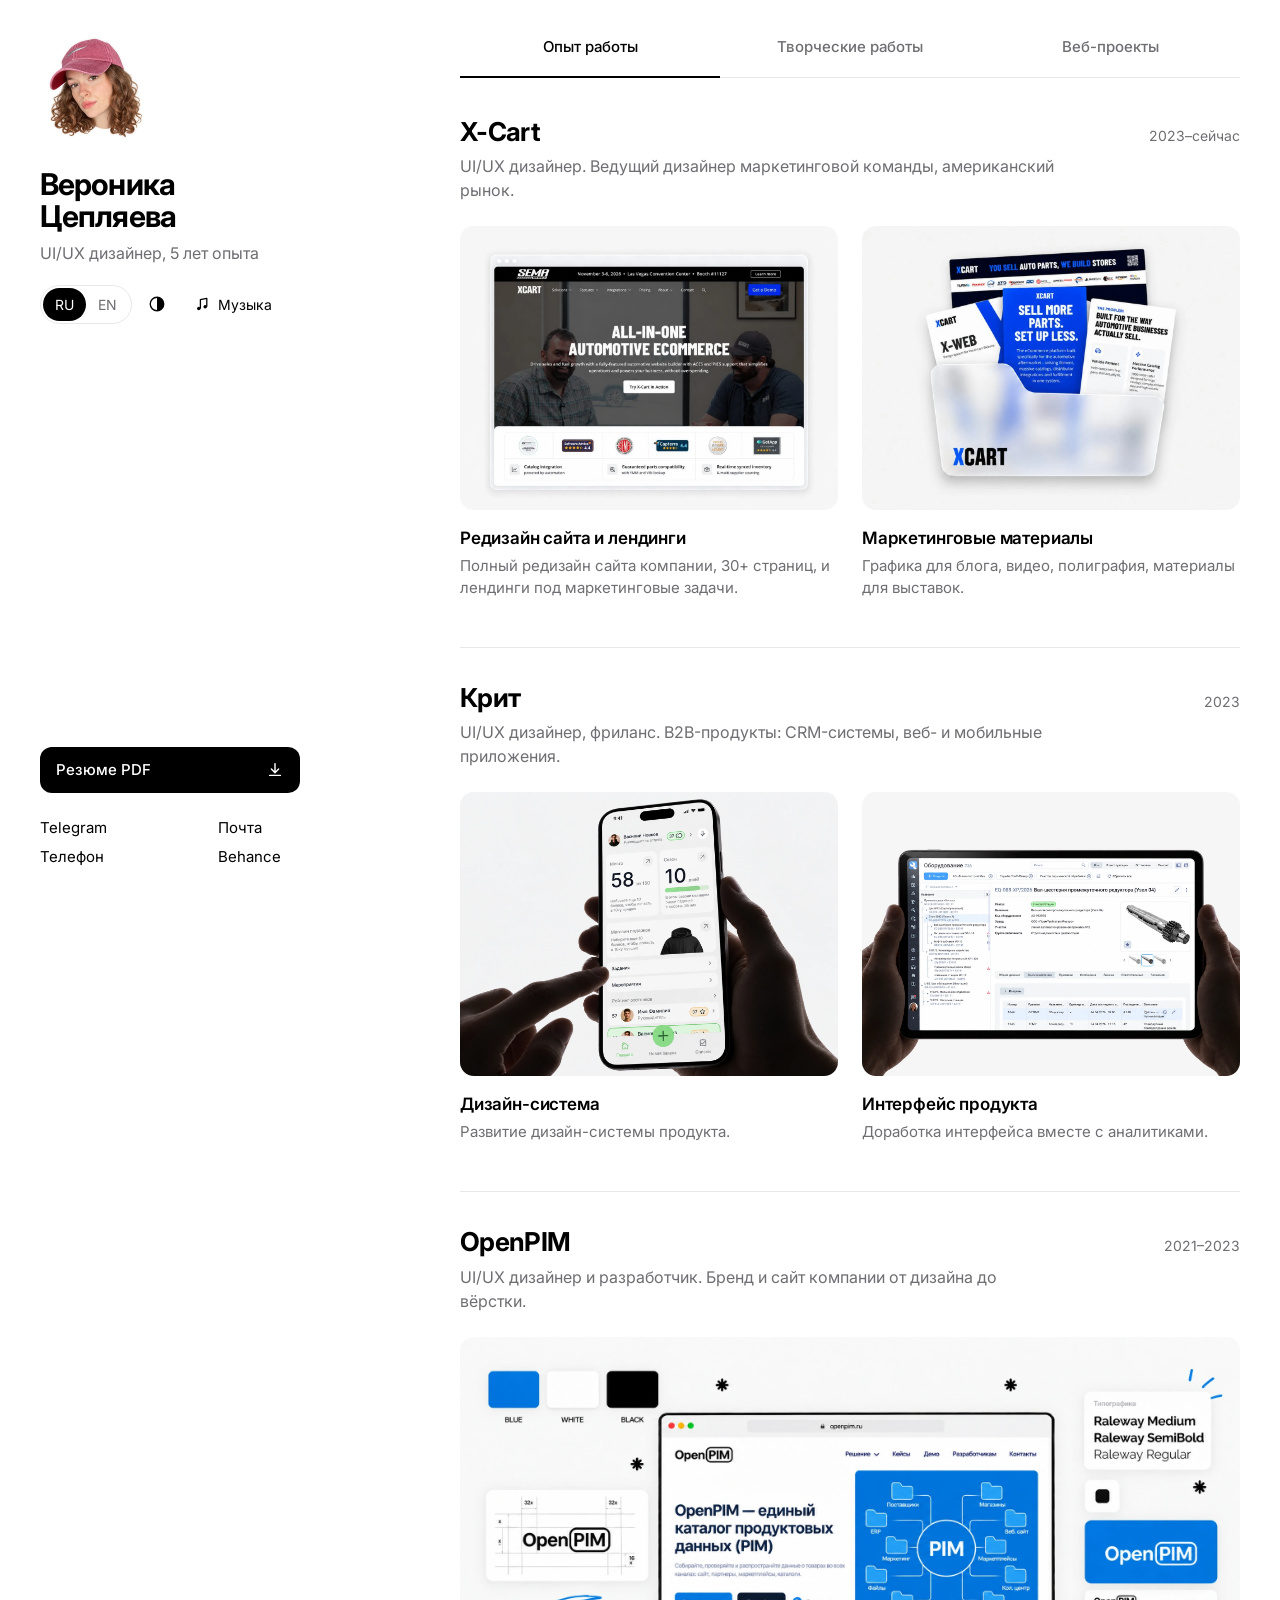
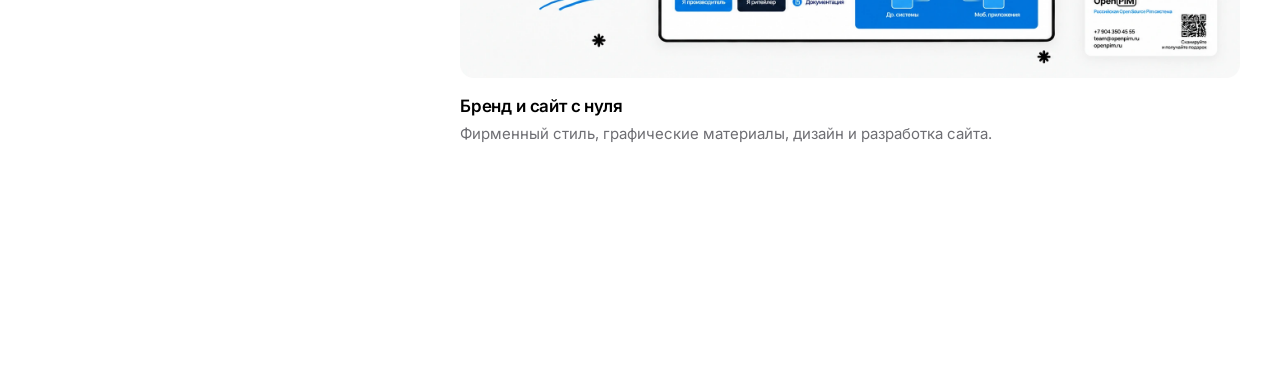
==== commit fd30a9d7: "Rename portfolio sections to work experience, creative work and web projects" ====
--- a/index.html
+++ b/index.html
@@ -55,6 +55,7 @@
  .contacts{width:100%;max-width:300px;margin-inline:auto;justify-items:center}
  .content{padding-top:24px}
  .topbar{margin-bottom:28px}
+ .top-nav .nav-item{display:flex;align-items:center;justify-content:center;padding-inline:4px;font-size:14px;line-height:1.4}
  .co.first{padding-top:0}
  .modal-back{padding:max(12px,env(safe-area-inset-top,0px)) 8px max(12px,env(safe-area-inset-bottom,0px))}
  .modal{max-height:calc(100vh - 24px - env(safe-area-inset-top,0px) - env(safe-area-inset-bottom,0px));max-height:calc(100dvh - 24px - env(safe-area-inset-top,0px) - env(safe-area-inset-bottom,0px));border-radius:16px}
@@ -74,7 +75,7 @@
 `+M[x].replace(" at new "," at ");return A.displayName&&V.includes("<anonymous>")&&(V=V.replace("<anonymous>",A.displayName)),V}while(1<=x&&0<=w);break}}}finally{nM=!1,Error.prepareStackTrace=E}return(A=A?A.displayName||A.name:"")?BE(A):""}function eL(A){switch(A.tag){case 5:return BE(A.type);case 16:return BE("Lazy");case 13:return BE("Suspense");case 19:return BE("SuspenseList");case 0:case 2:case 15:return A=dM(A.type,!1),A;case 11:return A=dM(A.type.render,!1),A;case 1:return A=dM(A.type,!0),A;default:return""}}function FK(A){if(A==null)return null;if(typeof A=="function")return A.displayName||A.name||null;if(typeof A=="string")return A;switch(A){case ei:return"Fragment";case pi:return"Portal";case oK:return"Profiler";case xx:return"StrictMode";case CK:return"Suspense";case qK:return"SuspenseList"}if(typeof A=="object")switch(A.$$typeof){case SV:return(A.displayName||"Context")+".Consumer";case OV:return(A._context.displayName||"Context")+".Provider";case wx:var i=A.render;return A=A.displayName,A||(A=i.displayName||i.name||"",A=A!==""?"ForwardRef("+A+")":"ForwardRef"),A;case Vx:return i=A.displayName||null,i!==null?i:FK(A.type)||"Memo";case $A:i=A._payload,A=A._init;try{return FK(A(i))}catch{}}return null}function yL(A){var i=A.type;switch(A.tag){case 24:return"Cache";case 9:return(i.displayName||"Context")+".Consumer";case 10:return(i._context.displayName||"Context")+".Provider";case 18:return"DehydratedFragment";case 11:return A=i.render,A=A.displayName||A.name||"",i.displayName||(A!==""?"ForwardRef("+A+")":"ForwardRef");case 7:return"Fragment";case 5:return i;case 4:return"Portal";case 3:return"Root";case 6:return"Text";case 16:return FK(i);case 8:return i===xx?"StrictMode":"Mode";case 22:return"Offscreen";case 12:return"Profiler";case 21:return"Scope";case 13:return"Suspense";case 19:return"SuspenseList";case 25:return"TracingMarker";case 1:case 0:case 17:case 2:case 14:case 15:if(typeof i=="function")return i.displayName||i.name||null;if(typeof i=="string")return i}return null}function Ci(A){switch(typeof A){case"boolean":case"number":case"string":case"undefined":return A;case"object":return A;default:return""}}function HV(A){var i=A.type;return(A=A.nodeName)&&A.toLowerCase()==="input"&&(i==="checkbox"||i==="radio")}function tL(A){var i=HV(A)?"checked":"value",E=Object.getOwnPropertyDescriptor(A.constructor.prototype,i),l=""+A[i];if(!A.hasOwnProperty(i)&&typeof E<"u"&&typeof E.get=="function"&&typeof E.set=="function"){var M=E.get,K=E.set;return Object.defineProperty(A,i,{configurable:!0,get:function(){return M.call(this)},set:function(x){l=""+x,K.call(this,x)}}),Object.defineProperty(A,i,{enumerable:E.enumerable}),{getValue:function(){return l},setValue:function(x){l=""+x},stopTracking:function(){A._valueTracker=null,delete A[i]}}}}function Cl(A){A._valueTracker||(A._valueTracker=tL(A))}function nV(A){if(!A)return!1;var i=A._valueTracker;if(!i)return!0;var E=i.getValue(),l="";return A&&(l=HV(A)?A.checked?"true":"false":A.value),A=l,A!==E?(i.setValue(A),!0):!1}function Sl(A){if(A=A||(typeof document<"u"?document:void 0),typeof A>"u")return null;try{return A.activeElement||A.body}catch{return A.body}}function mK(A,i){var E=i.checked;return S({},i,{defaultChecked:void 0,defaultValue:void 0,value:void 0,checked:E??A._wrapperState.initialChecked})}function Zw(A,i){var E=i.defaultValue==null?"":i.defaultValue,l=i.checked!=null?i.checked:i.defaultChecked;E=Ci(i.value!=null?i.value:E),A._wrapperState={initialChecked:l,initialValue:E,controlled:i.type==="checkbox"||i.type==="radio"?i.checked!=null:i.value!=null}}function dV(A,i){i=i.checked,i!=null&&Kx(A,"checked",i,!1)}function WK(A,i){dV(A,i);var E=Ci(i.value),l=i.type;if(E!=null)l==="number"?(E===0&&A.value===""||A.value!=E)&&(A.value=""+E):A.value!==""+E&&(A.value=""+E);else if(l==="submit"||l==="reset"){A.removeAttribute("value");return}i.hasOwnProperty("value")?uK(A,i.type,E):i.hasOwnProperty("defaultValue")&&uK(A,i.type,Ci(i.defaultValue)),i.checked==null&&i.defaultChecked!=null&&(A.defaultChecked=!!i.defaultChecked)}function pw(A,i,E){if(i.hasOwnProperty("value")||i.hasOwnProperty("defaultValue")){var l=i.type;if(!(l!=="submit"&&l!=="reset"||i.value!==void 0&&i.value!==null))return;i=""+A._wrapperState.initialValue,E||i===A.value||(A.value=i),A.defaultValue=i}E=A.name,E!==""&&(A.name=""),A.defaultChecked=!!A._wrapperState.initialChecked,E!==""&&(A.name=E)}function uK(A,i,E){(i!=="number"||Sl(A.ownerDocument)!==A)&&(E==null?A.defaultValue=""+A._wrapperState.initialValue:A.defaultValue!==""+E&&(A.defaultValue=""+E))}var rE=Array.isArray;function vi(A,i,E,l){if(A=A.options,i){i={};for(var M=0;M<E.length;M++)i["$"+E[M]]=!0;for(E=0;E<A.length;E++)M=i.hasOwnProperty("$"+A[E].value),A[E].selected!==M&&(A[E].selected=M),M&&l&&(A[E].defaultSelected=!0)}else{for(E=""+Ci(E),i=null,M=0;M<A.length;M++){if(A[M].value===E){A[M].selected=!0,l&&(A[M].defaultSelected=!0);return}i!==null||A[M].disabled||(i=A[M])}i!==null&&(i.selected=!0)}}function YK(A,i){if(i.dangerouslySetInnerHTML!=null)throw Error(u(91));return S({},i,{value:void 0,defaultValue:void 0,children:""+A._wrapperState.initialValue})}function ew(A,i){var E=i.value;if(E==null){if(E=i.children,i=i.defaultValue,E!=null){if(i!=null)throw Error(u(92));if(rE(E)){if(1<E.length)throw Error(u(93));E=E[0]}i=E}i==null&&(i=""),E=i}A._wrapperState={initialValue:Ci(E)}}function JV(A,i){var E=Ci(i.value),l=Ci(i.defaultValue);E!=null&&(E=""+E,E!==A.value&&(A.value=E),i.defaultValue==null&&A.defaultValue!==E&&(A.defaultValue=E)),l!=null&&(A.defaultValue=""+l)}function yw(A){var i=A.textContent;i===A._wrapperState.initialValue&&i!==""&&i!==null&&(A.value=i)}function bV(A){switch(A){case"svg":return"http://www.w3.org/2000/svg";case"math":return"http://www.w3.org/1998/Math/MathML";default:return"http://www.w3.org/1999/xhtml"}}function RK(A,i){return A==null||A==="http://www.w3.org/1999/xhtml"?bV(i):A==="http://www.w3.org/2000/svg"&&i==="foreignObject"?"http://www.w3.org/1999/xhtml":A}var ql,vV=(function(A){return typeof MSApp<"u"&&MSApp.execUnsafeLocalFunction?function(i,E,l,M){MSApp.execUnsafeLocalFunction(function(){return A(i,E,l,M)})}:A})(function(A,i){if(A.namespaceURI!=="http://www.w3.org/2000/svg"||"innerHTML"in A)A.innerHTML=i;else{for(ql=ql||document.createElement("div"),ql.innerHTML="<svg>"+i.valueOf().toString()+"</svg>",i=ql.firstChild;A.firstChild;)A.removeChild(A.firstChild);for(;i.firstChild;)A.appendChild(i.firstChild)}});function ZE(A,i){if(i){var E=A.firstChild;if(E&&E===A.lastChild&&E.nodeType===3){E.nodeValue=i;return}}A.textContent=i}var IE={animationIterationCount:!0,aspectRatio:!0,borderImageOutset:!0,borderImageSlice:!0,borderImageWidth:!0,boxFlex:!0,boxFlexGroup:!0,boxOrdinalGroup:!0,columnCount:!0,columns:!0,flex:!0,flexGrow:!0,flexPositive:!0,flexShrink:!0,flexNegative:!0,flexOrder:!0,gridArea:!0,gridRow:!0,gridRowEnd:!0,gridRowSpan:!0,gridRowStart:!0,gridColumn:!0,gridColumnEnd:!0,gridColumnSpan:!0,gridColumnStart:!0,fontWeight:!0,lineClamp:!0,lineHeight:!0,opacity:!0,order:!0,orphans:!0,tabSize:!0,widows:!0,zIndex:!0,zoom:!0,fillOpacity:!0,floodOpacity:!0,stopOpacity:!0,strokeDasharray:!0,strokeDashoffset:!0,strokeMiterlimit:!0,strokeOpacity:!0,strokeWidth:!0},OL=["Webkit","ms","Moz","O"];Object.keys(IE).forEach(function(A){OL.forEach(function(i){i=i+A.charAt(0).toUpperCase()+A.substring(1),IE[i]=IE[A]})});function PV(A,i,E){return i==null||typeof i=="boolean"||i===""?"":E||typeof i!="number"||i===0||IE.hasOwnProperty(A)&&IE[A]?(""+i).trim():i+"px"}function fV(A,i){A=A.style;for(var E in i)if(i.hasOwnProperty(E)){var l=E.indexOf("--")===0,M=PV(E,i[E],l);E==="float"&&(E="cssFloat"),l?A.setProperty(E,M):A[E]=M}}var SL=S({menuitem:!0},{area:!0,base:!0,br:!0,col:!0,embed:!0,hr:!0,img:!0,input:!0,keygen:!0,link:!0,meta:!0,param:!0,source:!0,track:!0,wbr:!0});function BK(A,i){if(i){if(SL[A]&&(i.children!=null||i.dangerouslySetInnerHTML!=null))throw Error(u(137,A));if(i.dangerouslySetInnerHTML!=null){if(i.children!=null)throw Error(u(60));if(typeof i.dangerouslySetInnerHTML!="object"||!("__html"in i.dangerouslySetInnerHTML))throw Error(u(61))}if(i.style!=null&&typeof i.style!="object")throw Error(u(62))}}function rK(A,i){if(A.indexOf("-")===-1)return typeof i.is=="string";switch(A){case"annotation-xml":case"color-profile":case"font-face":case"font-face-src":case"font-face-uri":case"font-face-format":case"font-face-name":case"missing-glyph":return!1;default:return!0}}var aK=null;function Ux(A){return A=A.target||A.srcElement||window,A.correspondingUseElement&&(A=A.correspondingUseElement),A.nodeType===3?A.parentNode:A}var QK=null,Pi=null,fi=null;function tw(A){if(A=$E(A)){if(typeof QK!="function")throw Error(u(280));var i=A.stateNode;i&&(i=FM(i),QK(A.stateNode,A.type,i))}}function kV(A){Pi?fi?fi.push(A):fi=[A]:Pi=A}function _V(){if(Pi){var A=Pi,i=fi;if(fi=Pi=null,tw(A),i)for(A=0;A<i.length;A++)tw(i[A])}}function $V(A,i){return A(i)}function AU(){}var JM=!1;function iU(A,i,E){if(JM)return A(i,E);JM=!0;try{return $V(A,i,E)}finally{JM=!1,(Pi!==null||fi!==null)&&(AU(),_V())}}function pE(A,i){var E=A.stateNode;if(E===null)return null;var l=FM(E);if(l===null)return null;E=l[i];A:switch(i){case"onClick":case"onClickCapture":case"onDoubleClick":case"onDoubleClickCapture":case"onMouseDown":case"onMouseDownCapture":case"onMouseMove":case"onMouseMoveCapture":case"onMouseUp":case"onMouseUpCapture":case"onMouseEnter":(l=!l.disabled)||(A=A.type,l=!(A==="button"||A==="input"||A==="select"||A==="textarea")),A=!l;break A;default:A=!1}if(A)return null;if(E&&typeof E!="function")throw Error(u(231,i,typeof E));return E}var IK=!1;if(JA)try{hi={},Object.defineProperty(hi,"passive",{get:function(){IK=!0}}),window.addEventListener("test",hi,hi),window.removeEventListener("test",hi,hi)}catch{IK=!1}var hi;function TL(A,i,E,l,M,K,x,w,V){var U=Array.prototype.slice.call(arguments,3);try{i.apply(E,U)}catch(q){this.onError(q)}}var sE=!1,Tl=null,Hl=!1,sK=null,HL={onError:function(A){sE=!0,Tl=A}};function nL(A,i,E,l,M,K,x,w,V){sE=!1,Tl=null,TL.apply(HL,arguments)}function dL(A,i,E,l,M,K,x,w,V){if(nL.apply(this,arguments),sE){if(sE){var U=Tl;sE=!1,Tl=null}else throw Error(u(198));Hl||(Hl=!0,sK=U)}}function ji(A){var i=A,E=A;if(A.alternate)for(;i.return;)i=i.return;else{A=i;do i=A,(i.flags&4098)!==0&&(E=i.return),A=i.return;while(A)}return i.tag===3?E:null}function EU(A){if(A.tag===13){var i=A.memoizedState;if(i===null&&(A=A.alternate,A!==null&&(i=A.memoizedState)),i!==null)return i.dehydrated}return null}function Ow(A){if(ji(A)!==A)throw Error(u(188))}function JL(A){var i=A.alternate;if(!i){if(i=ji(A),i===null)throw Error(u(188));return i!==A?null:A}for(var E=A,l=i;;){var M=E.return;if(M===null)break;var K=M.alternate;if(K===null){if(l=M.return,l!==null){E=l;continue}break}if(M.child===K.child){for(K=M.child;K;){if(K===E)return Ow(M),A;if(K===l)return Ow(M),i;K=K.sibling}throw Error(u(188))}if(E.return!==l.return)E=M,l=K;else{for(var x=!1,w=M.child;w;){if(w===E){x=!0,E=M,l=K;break}if(w===l){x=!0,l=M,E=K;break}w=w.sibling}if(!x){for(w=K.child;w;){if(w===E){x=!0,E=K,l=M;break}if(w===l){x=!0,l=K,E=M;break}w=w.sibling}if(!x)throw Error(u(189))}}if(E.alternate!==l)throw Error(u(190))}if(E.tag!==3)throw Error(u(188));return E.stateNode.current===E?A:i}function lU(A){return A=JL(A),A!==null?MU(A):null}function MU(A){if(A.tag===5||A.tag===6)return A;for(A=A.child;A!==null;){var i=MU(A);if(i!==null)return i;A=A.sibling}return null}var KU=FA.unstable_scheduleCallback,Sw=FA.unstable_cancelCallback,bL=FA.unstable_shouldYield,vL=FA.unstable_requestPaint,H=FA.unstable_now,PL=FA.unstable_getCurrentPriorityLevel,cx=FA.unstable_ImmediatePriority,xU=FA.unstable_UserBlockingPriority,nl=FA.unstable_NormalPriority,fL=FA.unstable_LowPriority,wU=FA.unstable_IdlePriority,LM=null,yA=null;function kL(A){if(yA&&typeof yA.onCommitFiberRoot=="function")try{yA.onCommitFiberRoot(LM,A,void 0,(A.current.flags&128)===128)}catch{}}var gA=Math.clz32?Math.clz32:Ao,_L=Math.log,$L=Math.LN2;function Ao(A){return A>>>=0,A===0?32:31-(_L(A)/$L|0)|0}var Fl=64,ml=4194304;function aE(A){switch(A&-A){case 1:return 1;case 2:return 2;case 4:return 4;case 8:return 8;case 16:return 16;case 32:return 32;case 64:case 128:case 256:case 512:case 1024:case 2048:case 4096:case 8192:case 16384:case 32768:case 65536:case 131072:case 262144:case 524288:case 1048576:case 2097152:return A&4194240;case 4194304:case 8388608:case 16777216:case 33554432:case 67108864:return A&130023424;case 134217728:return 134217728;case 268435456:return 268435456;case 536870912:return 536870912;case 1073741824:return 1073741824;default:return A}}function dl(A,i){var E=A.pendingLanes;if(E===0)return 0;var l=0,M=A.suspendedLanes,K=A.pingedLanes,x=E&268435455;if(x!==0){var w=x&~M;w!==0?l=aE(w):(K&=x,K!==0&&(l=aE(K)))}else x=E&~M,x!==0?l=aE(x):K!==0&&(l=aE(K));if(l===0)return 0;if(i!==0&&i!==l&&(i&M)===0&&(M=l&-l,K=i&-i,M>=K||M===16&&(K&4194240)!==0))return i;if((l&4)!==0&&(l|=E&16),i=A.entangledLanes,i!==0)for(A=A.entanglements,i&=l;0<i;)E=31-gA(i),M=1<<E,l|=A[E],i&=~M;return l}function io(A,i){switch(A){case 1:case 2:case 4:return i+250;case 8:case 16:case 32:case 64:case 128:case 256:case 512:case 1024:case 2048:case 4096:case 8192:case 16384:case 32768:case 65536:case 131072:case 262144:case 524288:case 1048576:case 2097152:return i+5e3;case 4194304:case 8388608:case 16777216:case 33554432:case 67108864:return-1;case 134217728:case 268435456:case 536870912:case 1073741824:return-1;default:return-1}}function Eo(A,i){for(var E=A.suspendedLanes,l=A.pingedLanes,M=A.expirationTimes,K=A.pendingLanes;0<K;){var x=31-gA(K),w=1<<x,V=M[x];V===-1?((w&E)===0||(w&l)!==0)&&(M[x]=io(w,i)):V<=i&&(A.expiredLanes|=w),K&=~w}}function NK(A){return A=A.pendingLanes&-1073741825,A!==0?A:A&1073741824?1073741824:0}function VU(){var A=Fl;return Fl<<=1,(Fl&4194240)===0&&(Fl=64),A}function bM(A){for(var i=[],E=0;31>E;E++)i.push(A);return i}function kE(A,i,E){A.pendingLanes|=i,i!==536870912&&(A.suspendedLanes=0,A.pingedLanes=0),A=A.eventTimes,i=31-gA(i),A[i]=E}function lo(A,i){var E=A.pendingLanes&~i;A.pendingLanes=i,A.suspendedLanes=0,A.pingedLanes=0,A.expiredLanes&=i,A.mutableReadLanes&=i,A.entangledLanes&=i,i=A.entanglements;var l=A.eventTimes;for(A=A.expirationTimes;0<E;){var M=31-gA(E),K=1<<M;i[M]=0,l[M]=-1,A[M]=-1,E&=~K}}function Lx(A,i){var E=A.entangledLanes|=i;for(A=A.entanglements;E;){var l=31-gA(E),M=1<<l;M&i|A[l]&i&&(A[l]|=i),E&=~M}}var j=0;function UU(A){return A&=-A,1<A?4<A?(A&268435455)!==0?16:536870912:4:1}var cU,ox,LU,oU,CU,GK=!1,Wl=[],Ki=null,xi=null,wi=null,eE=new Map,yE=new Map,ii=[],Mo="mousedown mouseup touchcancel touchend touchstart auxclick dblclick pointercancel pointerdown pointerup dragend dragstart drop compositionend compositionstart keydown keypress keyup input textInput copy cut paste click change contextmenu reset submit".split(" ");function Tw(A,i){switch(A){case"focusin":case"focusout":Ki=null;break;case"dragenter":case"dragleave":xi=null;break;case"mouseover":case"mouseout":wi=null;break;case"pointerover":case"pointerout":eE.delete(i.pointerId);break;case"gotpointercapture":case"lostpointercapture":yE.delete(i.pointerId)}}function qE(A,i,E,l,M,K){return A===null||A.nativeEvent!==K?(A={blockedOn:i,domEventName:E,eventSystemFlags:l,nativeEvent:K,targetContainers:[M]},i!==null&&(i=$E(i),i!==null&&ox(i)),A):(A.eventSystemFlags|=l,i=A.targetContainers,M!==null&&i.indexOf(M)===-1&&i.push(M),A)}function Ko(A,i,E,l,M){switch(i){case"focusin":return Ki=qE(Ki,A,i,E,l,M),!0;case"dragenter":return xi=qE(xi,A,i,E,l,M),!0;case"mouseover":return wi=qE(wi,A,i,E,l,M),!0;case"pointerover":var K=M.pointerId;return eE.set(K,qE(eE.get(K)||null,A,i,E,l,M)),!0;case"gotpointercapture":return K=M.pointerId,yE.set(K,qE(yE.get(K)||null,A,i,E,l,M)),!0}return!1}function qU(A){var i=Bi(A.target);if(i!==null){var E=ji(i);if(E!==null){if(i=E.tag,i===13){if(i=EU(E),i!==null){A.blockedOn=i,CU(A.priority,function(){LU(E)});return}}else if(i===3&&E.stateNode.current.memoizedState.isDehydrated){A.blockedOn=E.tag===3?E.stateNode.containerInfo:null;return}}}A.blockedOn=null}function gl(A){if(A.blockedOn!==null)return!1;for(var i=A.targetContainers;0<i.length;){var E=zK(A.domEventName,A.eventSystemFlags,i[0],A.nativeEvent);if(E===null){E=A.nativeEvent;var l=new E.constructor(E.type,E);aK=l,E.target.dispatchEvent(l),aK=null}else return i=$E(E),i!==null&&ox(i),A.blockedOn=E,!1;i.shift()}return!0}function Hw(A,i,E){gl(A)&&E.delete(i)}function xo(){GK=!1,Ki!==null&&gl(Ki)&&(Ki=null),xi!==null&&gl(xi)&&(xi=null),wi!==null&&gl(wi)&&(wi=null),eE.forEach(Hw),yE.forEach(Hw)}function FE(A,i){A.blockedOn===i&&(A.blockedOn=null,GK||(GK=!0,FA.unstable_scheduleCallback(FA.unstable_NormalPriority,xo)))}function tE(A){function i(M){return FE(M,A)}if(0<Wl.length){FE(Wl[0],A);for(var E=1;E<Wl.length;E++){var l=Wl[E];l.blockedOn===A&&(l.blockedOn=null)}}for(Ki!==null&&FE(Ki,A),xi!==null&&FE(xi,A),wi!==null&&FE(wi,A),eE.forEach(i),yE.forEach(i),E=0;E<ii.length;E++)l=ii[E],l.blockedOn===A&&(l.blockedOn=null);for(;0<ii.length&&(E=ii[0],E.blockedOn===null);)qU(E),E.blockedOn===null&&ii.shift()}var ki=fA.ReactCurrentBatchConfig,Jl=!0;function wo(A,i,E,l){var M=j,K=ki.transition;ki.transition=null;try{j=1,Cx(A,i,E,l)}finally{j=M,ki.transition=K}}function Vo(A,i,E,l){var M=j,K=ki.transition;ki.transition=null;try{j=4,Cx(A,i,E,l)}finally{j=M,ki.transition=K}}function Cx(A,i,E,l){if(Jl){var M=zK(A,i,E,l);if(M===null)AK(A,i,l,bl,E),Tw(A,l);else if(Ko(M,A,i,E,l))l.stopPropagation();else if(Tw(A,l),i&4&&-1<Mo.indexOf(A)){for(;M!==null;){var K=$E(M);if(K!==null&&cU(K),K=zK(A,i,E,l),K===null&&AK(A,i,l,bl,E),K===M)break;M=K}M!==null&&l.stopPropagation()}else AK(A,i,l,null,E)}}var bl=null;function zK(A,i,E,l){if(bl=null,A=Ux(l),A=Bi(A),A!==null)if(i=ji(A),i===null)A=null;else if(E=i.tag,E===13){if(A=EU(i),A!==null)return A;A=null}else if(E===3){if(i.stateNode.current.memoizedState.isDehydrated)return i.tag===3?i.stateNode.containerInfo:null;A=null}else i!==A&&(A=null);return bl=A,null}function FU(A){switch(A){case"cancel":case"click":case"close":case"contextmenu":case"copy":case"cut":case"auxclick":case"dblclick":case"dragend":case"dragstart":case"drop":case"focusin":case"focusout":case"input":case"invalid":case"keydown":case"keypress":case"keyup":case"mousedown":case"mouseup":case"paste":case"pause":case"play":case"pointercancel":case"pointerdown":case"pointerup":case"ratechange":case"reset":case"resize":case"seeked":case"submit":case"touchcancel":case"touchend":case"touchstart":case"volumechange":case"change":case"selectionchange":case"textInput":case"compositionstart":case"compositionend":case"compositionupdate":case"beforeblur":case"afterblur":case"beforeinput":case"blur":case"fullscreenchange":case"focus":case"hashchange":case"popstate":case"select":case"selectstart":return 1;case"drag":case"dragenter":case"dragexit":case"dragleave":case"dragover":case"mousemove":case"mouseout":case"mouseover":case"pointermove":case"pointerout":case"pointerover":case"scroll":case"toggle":case"touchmove":case"wheel":case"mouseenter":case"mouseleave":case"pointerenter":case"pointerleave":return 4;case"message":switch(PL()){case cx:return 1;case xU:return 4;case nl:case fL:return 16;case wU:return 536870912;default:return 16}default:return 16}}var li=null,qx=null,jl=null;function mU(){if(jl)return jl;var A,i=qx,E=i.length,l,M="value"in li?li.value:li.textContent,K=M.length;for(A=0;A<E&&i[A]===M[A];A++);var x=E-A;for(l=1;l<=x&&i[E-l]===M[K-l];l++);return jl=M.slice(A,1<l?1-l:void 0)}function Xl(A){var i=A.keyCode;return"charCode"in A?(A=A.charCode,A===0&&i===13&&(A=13)):A=i,A===10&&(A=13),32<=A||A===13?A:0}function ul(){return!0}function nw(){return!1}function mA(A){function i(E,l,M,K,x){this._reactName=E,this._targetInst=M,this.type=l,this.nativeEvent=K,this.target=x,this.currentTarget=null;for(var w in A)A.hasOwnProperty(w)&&(E=A[w],this[w]=E?E(K):K[w]);return this.isDefaultPrevented=(K.defaultPrevented!=null?K.defaultPrevented:K.returnValue===!1)?ul:nw,this.isPropagationStopped=nw,this}return S(i.prototype,{preventDefault:function(){this.defaultPrevented=!0;var E=this.nativeEvent;E&&(E.preventDefault?E.preventDefault():typeof E.returnValue!="unknown"&&(E.returnValue=!1),this.isDefaultPrevented=ul)},stopPropagation:function(){var E=this.nativeEvent;E&&(E.stopPropagation?E.stopPropagation():typeof E.cancelBubble!="unknown"&&(E.cancelBubble=!0),this.isPropagationStopped=ul)},persist:function(){},isPersistent:ul}),i}var wE={eventPhase:0,bubbles:0,cancelable:0,timeStamp:function(A){return A.timeStamp||Date.now()},defaultPrevented:0,isTrusted:0},Fx=mA(wE),_E=S({},wE,{view:0,detail:0}),Uo=mA(_E),vM,PM,mE,oM=S({},_E,{screenX:0,screenY:0,clientX:0,clientY:0,pageX:0,pageY:0,ctrlKey:0,shiftKey:0,altKey:0,metaKey:0,getModifierState:mx,button:0,buttons:0,relatedTarget:function(A){return A.relatedTarget===void 0?A.fromElement===A.srcElement?A.toElement:A.fromElement:A.relatedTarget},movementX:function(A){return"movementX"in A?A.movementX:(A!==mE&&(mE&&A.type==="mousemove"?(vM=A.screenX-mE.screenX,PM=A.screenY-mE.screenY):PM=vM=0,mE=A),vM)},movementY:function(A){return"movementY"in A?A.movementY:PM}}),dw=mA(oM),co=S({},oM,{dataTransfer:0}),Lo=mA(co),oo=S({},_E,{relatedTarget:0}),fM=mA(oo),Co=S({},wE,{animationName:0,elapsedTime:0,pseudoElement:0}),qo=mA(Co),Fo=S({},wE,{clipboardData:function(A){return"clipboardData"in A?A.clipboardData:window.clipboardData}}),mo=mA(Fo),Wo=S({},wE,{data:0}),Jw=mA(Wo),uo={Esc:"Escape",Spacebar:" ",Left:"ArrowLeft",Up:"ArrowUp",Right:"ArrowRight",Down:"ArrowDown",Del:"Delete",Win:"OS",Menu:"ContextMenu",Apps:"ContextMenu",Scroll:"ScrollLock",MozPrintableKey:"Unidentified"},Yo={8:"Backspace",9:"Tab",12:"Clear",13:"Enter",16:"Shift",17:"Control",18:"Alt",19:"Pause",20:"CapsLock",27:"Escape",32:" ",33:"PageUp",34:"PageDown",35:"End",36:"Home",37:"ArrowLeft",38:"ArrowUp",39:"ArrowRight",40:"ArrowDown",45:"Insert",46:"Delete",112:"F1",113:"F2",114:"F3",115:"F4",116:"F5",117:"F6",118:"F7",119:"F8",120:"F9",121:"F10",122:"F11",123:"F12",144:"NumLock",145:"ScrollLock",224:"Meta"},Ro={Alt:"altKey",Control:"ctrlKey",Meta:"metaKey",Shift:"shiftKey"};function Bo(A){var i=this.nativeEvent;return i.getModifierState?i.getModifierState(A):(A=Ro[A])?!!i[A]:!1}function mx(){return Bo}var ro=S({},_E,{key:function(A){if(A.key){var i=uo[A.key]||A.key;if(i!=="Unidentified")return i}return A.type==="keypress"?(A=Xl(A),A===13?"Enter":String.fromCharCode(A)):A.type==="keydown"||A.type==="keyup"?Yo[A.keyCode]||"Unidentified":""},code:0,location:0,ctrlKey:0,shiftKey:0,altKey:0,metaKey:0,repeat:0,locale:0,getModifierState:mx,charCode:function(A){return A.type==="keypress"?Xl(A):0},keyCode:function(A){return A.type==="keydown"||A.type==="keyup"?A.keyCode:0},which:function(A){return A.type==="keypress"?Xl(A):A.type==="keydown"||A.type==="keyup"?A.keyCode:0}}),ao=mA(ro),Qo=S({},oM,{pointerId:0,width:0,height:0,pressure:0,tangentialPressure:0,tiltX:0,tiltY:0,twist:0,pointerType:0,isPrimary:0}),bw=mA(Qo),Io=S({},_E,{touches:0,targetTouches:0,changedTouches:0,altKey:0,metaKey:0,ctrlKey:0,shiftKey:0,getModifierState:mx}),so=mA(Io),No=S({},wE,{propertyName:0,elapsedTime:0,pseudoElement:0}),Go=mA(No),zo=S({},oM,{deltaX:function(A){return"deltaX"in A?A.deltaX:"wheelDeltaX"in A?-A.wheelDeltaX:0},deltaY:function(A){return"deltaY"in A?A.deltaY:"wheelDeltaY"in A?-A.wheelDeltaY:"wheelDelta"in A?-A.wheelDelta:0},deltaZ:0,deltaMode:0}),Do=mA(zo),go=[9,13,27,32],Wx=JA&&"CompositionEvent"in window,NE=null;JA&&"documentMode"in document&&(NE=document.documentMode);var jo=JA&&"TextEvent"in window&&!NE,WU=JA&&(!Wx||NE&&8<NE&&11>=NE),vw=" ",Pw=!1;function uU(A,i){switch(A){case"keyup":return go.indexOf(i.keyCode)!==-1;case"keydown":return i.keyCode!==229;case"keypress":case"mousedown":case"focusout":return!0;default:return!1}}function YU(A){return A=A.detail,typeof A=="object"&&"data"in A?A.data:null}var yi=!1;function Xo(A,i){switch(A){case"compositionend":return YU(i);case"keypress":return i.which!==32?null:(Pw=!0,vw);case"textInput":return A=i.data,A===vw&&Pw?null:A;default:return null}}function ho(A,i){if(yi)return A==="compositionend"||!Wx&&uU(A,i)?(A=mU(),jl=qx=li=null,yi=!1,A):null;switch(A){case"paste":return null;case"keypress":if(!(i.ctrlKey||i.altKey||i.metaKey)||i.ctrlKey&&i.altKey){if(i.char&&1<i.char.length)return i.char;if(i.which)return String.fromCharCode(i.which)}return null;case"compositionend":return WU&&i.locale!=="ko"?null:i.data;default:return null}}var Zo={color:!0,date:!0,datetime:!0,"datetime-local":!0,email:!0,month:!0,number:!0,password:!0,range:!0,search:!0,tel:!0,text:!0,time:!0,url:!0,week:!0};function fw(A){var i=A&&A.nodeName&&A.nodeName.toLowerCase();return i==="input"?!!Zo[A.type]:i==="textarea"}function RU(A,i,E,l){kV(l),i=vl(i,"onChange"),0<i.length&&(E=new Fx("onChange","change",null,E,l),A.push({event:E,listeners:i}))}var GE=null,OE=null;function po(A){gU(A,0)}function CM(A){var i=Si(A);if(nV(i))return A}function eo(A,i){if(A==="change")return i}var BU=!1;JA&&(JA?(Rl="oninput"in document,Rl||(kM=document.createElement("div"),kM.setAttribute("oninput","return;"),Rl=typeof kM.oninput=="function"),Yl=Rl):Yl=!1,BU=Yl&&(!document.documentMode||9<document.documentMode));var Yl,Rl,kM;function kw(){GE&&(GE.detachEvent("onpropertychange",rU),OE=GE=null)}function rU(A){if(A.propertyName==="value"&&CM(OE)){var i=[];RU(i,OE,A,Ux(A)),iU(po,i)}}function yo(A,i,E){A==="focusin"?(kw(),GE=i,OE=E,GE.attachEvent("onpropertychange",rU)):A==="focusout"&&kw()}function to(A){if(A==="selectionchange"||A==="keyup"||A==="keydown")return CM(OE)}function Oo(A,i){if(A==="click")return CM(i)}function So(A,i){if(A==="input"||A==="change")return CM(i)}function To(A,i){return A===i&&(A!==0||1/A===1/i)||A!==A&&i!==i}var XA=typeof Object.is=="function"?Object.is:To;function SE(A,i){if(XA(A,i))return!0;if(typeof A!="object"||A===null||typeof i!="object"||i===null)return!1;var E=Object.keys(A),l=Object.keys(i);if(E.length!==l.length)return!1;for(l=0;l<E.length;l++){var M=E[l];if(!LK.call(i,M)||!XA(A[M],i[M]))return!1}return!0}function _w(A){for(;A&&A.firstChild;)A=A.firstChild;return A}function $w(A,i){var E=_w(A);A=0;for(var l;E;){if(E.nodeType===3){if(l=A+E.textContent.length,A<=i&&l>=i)return{node:E,offset:i-A};A=l}A:{for(;E;){if(E.nextSibling){E=E.nextSibling;break A}E=E.parentNode}E=void 0}E=_w(E)}}function aU(A,i){return A&&i?A===i?!0:A&&A.nodeType===3?!1:i&&i.nodeType===3?aU(A,i.parentNode):"contains"in A?A.contains(i):A.compareDocumentPosition?!!(A.compareDocumentPosition(i)&16):!1:!1}function QU(){for(var A=window,i=Sl();i instanceof A.HTMLIFrameElement;){try{var E=typeof i.contentWindow.location.href=="string"}catch{E=!1}if(E)A=i.contentWindow;else break;i=Sl(A.document)}return i}function ux(A){var i=A&&A.nodeName&&A.nodeName.toLowerCase();return i&&(i==="input"&&(A.type==="text"||A.type==="search"||A.type==="tel"||A.type==="url"||A.type==="password")||i==="textarea"||A.contentEditable==="true")}function Ho(A){var i=QU(),E=A.focusedElem,l=A.selectionRange;if(i!==E&&E&&E.ownerDocument&&aU(E.ownerDocument.documentElement,E)){if(l!==null&&ux(E)){if(i=l.start,A=l.end,A===void 0&&(A=i),"selectionStart"in E)E.selectionStart=i,E.selectionEnd=Math.min(A,E.value.length);else if(A=(i=E.ownerDocument||document)&&i.defaultView||window,A.getSelection){A=A.getSelection();var M=E.textContent.length,K=Math.min(l.start,M);l=l.end===void 0?K:Math.min(l.end,M),!A.extend&&K>l&&(M=l,l=K,K=M),M=$w(E,K);var x=$w(E,l);M&&x&&(A.rangeCount!==1||A.anchorNode!==M.node||A.anchorOffset!==M.offset||A.focusNode!==x.node||A.focusOffset!==x.offset)&&(i=i.createRange(),i.setStart(M.node,M.offset),A.removeAllRanges(),K>l?(A.addRange(i),A.extend(x.node,x.offset)):(i.setEnd(x.node,x.offset),A.addRange(i)))}}for(i=[],A=E;A=A.parentNode;)A.nodeType===1&&i.push({element:A,left:A.scrollLeft,top:A.scrollTop});for(typeof E.focus=="function"&&E.focus(),E=0;E<i.length;E++)A=i[E],A.element.scrollLeft=A.left,A.element.scrollTop=A.top}}var no=JA&&"documentMode"in document&&11>=document.documentMode,ti=null,DK=null,zE=null,gK=!1;function AV(A,i,E){var l=E.window===E?E.document:E.nodeType===9?E:E.ownerDocument;gK||ti==null||ti!==Sl(l)||(l=ti,"selectionStart"in l&&ux(l)?l={start:l.selectionStart,end:l.selectionEnd}:(l=(l.ownerDocument&&l.ownerDocument.defaultView||window).getSelection(),l={anchorNode:l.anchorNode,anchorOffset:l.anchorOffset,focusNode:l.focusNode,focusOffset:l.focusOffset}),zE&&SE(zE,l)||(zE=l,l=vl(DK,"onSelect"),0<l.length&&(i=new Fx("onSelect","select",null,i,E),A.push({event:i,listeners:l}),i.target=ti)))}function Bl(A,i){var E={};return E[A.toLowerCase()]=i.toLowerCase(),E["Webkit"+A]="webkit"+i,E["Moz"+A]="moz"+i,E}var Oi={animationend:Bl("Animation","AnimationEnd"),animationiteration:Bl("Animation","AnimationIteration"),animationstart:Bl("Animation","AnimationStart"),transitionend:Bl("Transition","TransitionEnd")},_M={},IU={};JA&&(IU=document.createElement("div").style,"AnimationEvent"in window||(delete Oi.animationend.animation,delete Oi.animationiteration.animation,delete Oi.animationstart.animation),"TransitionEvent"in window||delete Oi.transitionend.transition);function qM(A){if(_M[A])return _M[A];if(!Oi[A])return A;var i=Oi[A],E;for(E in i)if(i.hasOwnProperty(E)&&E in IU)return _M[A]=i[E];return A}var sU=qM("animationend"),NU=qM("animationiteration"),GU=qM("animationstart"),zU=qM("transitionend"),DU=new Map,iV="abort auxClick cancel canPlay canPlayThrough click close contextMenu copy cut drag dragEnd dragEnter dragExit dragLeave dragOver dragStart drop durationChange emptied encrypted ended error gotPointerCapture input invalid keyDown keyPress keyUp load loadedData loadedMetadata loadStart lostPointerCapture mouseDown mouseMove mouseOut mouseOver mouseUp paste pause play playing pointerCancel pointerDown pointerMove pointerOut pointerOver pointerUp progress rateChange reset resize seeked seeking stalled submit suspend timeUpdate touchCancel touchEnd touchStart volumeChange scroll toggle touchMove waiting wheel".split(" ");function Fi(A,i){DU.set(A,i),gi(i,[A])}for(rl=0;rl<iV.length;rl++)al=iV[rl],EV=al.toLowerCase(),lV=al[0].toUpperCase()+al.slice(1),Fi(EV,"on"+lV);var al,EV,lV,rl;Fi(sU,"onAnimationEnd");Fi(NU,"onAnimationIteration");Fi(GU,"onAnimationStart");Fi("dblclick","onDoubleClick");Fi("focusin","onFocus");Fi("focusout","onBlur");Fi(zU,"onTransitionEnd");AE("onMouseEnter",["mouseout","mouseover"]);AE("onMouseLeave",["mouseout","mouseover"]);AE("onPointerEnter",["pointerout","pointerover"]);AE("onPointerLeave",["pointerout","pointerover"]);gi("onChange","change click focusin focusout input keydown keyup selectionchange".split(" "));gi("onSelect","focusout contextmenu dragend focusin keydown keyup mousedown mouseup selectionchange".split(" "));gi("onBeforeInput",["compositionend","keypress","textInput","paste"]);gi("onCompositionEnd","compositionend focusout keydown keypress keyup mousedown".split(" "));gi("onCompositionStart","compositionstart focusout keydown keypress keyup mousedown".split(" "));gi("onCompositionUpdate","compositionupdate focusout keydown keypress keyup mousedown".split(" "));var QE="abort canplay canplaythrough durationchange emptied encrypted ended error loadeddata loadedmetadata loadstart pause play playing progress ratechange resize seeked seeking stalled suspend timeupdate volumechange waiting".split(" "),Jo=new Set("cancel close invalid load scroll toggle".split(" ").concat(QE));function MV(A,i,E){var l=A.type||"unknown-event";A.currentTarget=E,dL(l,i,void 0,A),A.currentTarget=null}function gU(A,i){i=(i&4)!==0;for(var E=0;E<A.length;E++){var l=A[E],M=l.event;l=l.listeners;A:{var K=void 0;if(i)for(var x=l.length-1;0<=x;x--){var w=l[x],V=w.instance,U=w.currentTarget;if(w=w.listener,V!==K&&M.isPropagationStopped())break A;MV(M,w,U),K=V}else for(x=0;x<l.length;x++){if(w=l[x],V=w.instance,U=w.currentTarget,w=w.listener,V!==K&&M.isPropagationStopped())break A;MV(M,w,U),K=V}}}if(Hl)throw A=sK,Hl=!1,sK=null,A}function Z(A,i){var E=i[pK];E===void 0&&(E=i[pK]=new Set);var l=A+"__bubble";E.has(l)||(jU(i,A,2,!1),E.add(l))}function $M(A,i,E){var l=0;i&&(l|=4),jU(E,A,l,i)}var Ql="_reactListening"+Math.random().toString(36).slice(2);function TE(A){if(!A[Ql]){A[Ql]=!0,tV.forEach(function(E){E!=="selectionchange"&&(Jo.has(E)||$M(E,!1,A),$M(E,!0,A))});var i=A.nodeType===9?A:A.ownerDocument;i===null||i[Ql]||(i[Ql]=!0,$M("selectionchange",!1,i))}}function jU(A,i,E,l){switch(FU(i)){case 1:var M=wo;break;case 4:M=Vo;break;default:M=Cx}E=M.bind(null,i,E,A),M=void 0,!IK||i!=="touchstart"&&i!=="touchmove"&&i!=="wheel"||(M=!0),l?M!==void 0?A.addEventListener(i,E,{capture:!0,passive:M}):A.addEventListener(i,E,!0):M!==void 0?A.addEventListener(i,E,{passive:M}):A.addEventListener(i,E,!1)}function AK(A,i,E,l,M){var K=l;if((i&1)===0&&(i&2)===0&&l!==null)A:for(;;){if(l===null)return;var x=l.tag;if(x===3||x===4){var w=l.stateNode.containerInfo;if(w===M||w.nodeType===8&&w.parentNode===M)break;if(x===4)for(x=l.return;x!==null;){var V=x.tag;if((V===3||V===4)&&(V=x.stateNode.containerInfo,V===M||V.nodeType===8&&V.parentNode===M))return;x=x.return}for(;w!==null;){if(x=Bi(w),x===null)return;if(V=x.tag,V===5||V===6){l=K=x;continue A}w=w.parentNode}}l=l.return}iU(function(){var U=K,q=Ux(E),F=[];A:{var m=DU.get(A);if(m!==void 0){var W=Fx,R=A;switch(A){case"keypress":if(Xl(E)===0)break A;case"keydown":case"keyup":W=ao;break;case"focusin":R="focus",W=fM;break;case"focusout":R="blur",W=fM;break;case"beforeblur":case"afterblur":W=fM;break;case"click":if(E.button===2)break A;case"auxclick":case"dblclick":case"mousedown":case"mousemove":case"mouseup":case"mouseout":case"mouseover":case"contextmenu":W=dw;break;case"drag":case"dragend":case"dragenter":case"dragexit":case"dragleave":case"dragover":case"dragstart":case"drop":W=Lo;break;case"touchcancel":case"touchend":case"touchmove":case"touchstart":W=so;break;case sU:case NU:case GU:W=qo;break;case zU:W=Go;break;case"scroll":W=Uo;break;case"wheel":W=Do;break;case"copy":case"cut":case"paste":W=mo;break;case"gotpointercapture":case"lostpointercapture":case"pointercancel":case"pointerdown":case"pointermove":case"pointerout":case"pointerover":case"pointerup":W=bw}var B=(i&4)!==0,g=!B&&A==="scroll",o=B?m!==null?m+"Capture":null:m;B=[];for(var c=U,C;c!==null;){C=c;var Y=C.stateNode;if(C.tag===5&&Y!==null&&(C=Y,o!==null&&(Y=pE(c,o),Y!=null&&B.push(HE(c,Y,C)))),g)break;c=c.return}0<B.length&&(m=new W(m,R,null,E,q),F.push({event:m,listeners:B}))}}if((i&7)===0){A:{if(m=A==="mouseover"||A==="pointerover",W=A==="mouseout"||A==="pointerout",m&&E!==aK&&(R=E.relatedTarget||E.fromElement)&&(Bi(R)||R[bA]))break A;if((W||m)&&(m=q.window===q?q:(m=q.ownerDocument)?m.defaultView||m.parentWindow:window,W?(R=E.relatedTarget||E.toElement,W=U,R=R?Bi(R):null,R!==null&&(g=ji(R),R!==g||R.tag!==5&&R.tag!==6)&&(R=null)):(W=null,R=U),W!==R)){if(B=dw,Y="onMouseLeave",o="onMouseEnter",c="mouse",(A==="pointerout"||A==="pointerover")&&(B=bw,Y="onPointerLeave",o="onPointerEnter",c="pointer"),g=W==null?m:Si(W),C=R==null?m:Si(R),m=new B(Y,c+"leave",W,E,q),m.target=g,m.relatedTarget=C,Y=null,Bi(q)===U&&(B=new B(o,c+"enter",R,E,q),B.target=C,B.relatedTarget=g,Y=B),g=Y,W&&R)i:{for(B=W,o=R,c=0,C=B;C;C=Zi(C))c++;for(C=0,Y=o;Y;Y=Zi(Y))C++;for(;0<c-C;)B=Zi(B),c--;for(;0<C-c;)o=Zi(o),C--;for(;c--;){if(B===o||o!==null&&B===o.alternate)break i;B=Zi(B),o=Zi(o)}B=null}else B=null;W!==null&&KV(F,m,W,B,!1),R!==null&&g!==null&&KV(F,g,R,B,!0)}}A:{if(m=U?Si(U):window,W=m.nodeName&&m.nodeName.toLowerCase(),W==="select"||W==="input"&&m.type==="file")var a=eo;else if(fw(m))if(BU)a=So;else{a=to;var s=yo}else(W=m.nodeName)&&W.toLowerCase()==="input"&&(m.type==="checkbox"||m.type==="radio")&&(a=Oo);if(a&&(a=a(A,U))){RU(F,a,E,q);break A}s&&s(A,m,U),A==="focusout"&&(s=m._wrapperState)&&s.controlled&&m.type==="number"&&uK(m,"number",m.value)}switch(s=U?Si(U):window,A){case"focusin":(fw(s)||s.contentEditable==="true")&&(ti=s,DK=U,zE=null);break;case"focusout":zE=DK=ti=null;break;case"mousedown":gK=!0;break;case"contextmenu":case"mouseup":case"dragend":gK=!1,AV(F,E,q);break;case"selectionchange":if(no)break;case"keydown":case"keyup":AV(F,E,q)}var I;if(Wx)A:{switch(A){case"compositionstart":var Q="onCompositionStart";break A;case"compositionend":Q="onCompositionEnd";break A;case"compositionupdate":Q="onCompositionUpdate";break A}Q=void 0}else yi?uU(A,E)&&(Q="onCompositionEnd"):A==="keydown"&&E.keyCode===229&&(Q="onCompositionStart");Q&&(WU&&E.locale!=="ko"&&(yi||Q!=="onCompositionStart"?Q==="onCompositionEnd"&&yi&&(I=mU()):(li=q,qx="value"in li?li.value:li.textContent,yi=!0)),s=vl(U,Q),0<s.length&&(Q=new Jw(Q,A,null,E,q),F.push({event:Q,listeners:s}),I?Q.data=I:(I=YU(E),I!==null&&(Q.data=I)))),(I=jo?Xo(A,E):ho(A,E))&&(U=vl(U,"onBeforeInput"),0<U.length&&(q=new Jw("onBeforeInput","beforeinput",null,E,q),F.push({event:q,listeners:U}),q.data=I))}gU(F,i)})}function HE(A,i,E){return{instance:A,listener:i,currentTarget:E}}function vl(A,i){for(var E=i+"Capture",l=[];A!==null;){var M=A,K=M.stateNode;M.tag===5&&K!==null&&(M=K,K=pE(A,E),K!=null&&l.unshift(HE(A,K,M)),K=pE(A,i),K!=null&&l.push(HE(A,K,M))),A=A.return}return l}function Zi(A){if(A===null)return null;do A=A.return;while(A&&A.tag!==5);return A||null}function KV(A,i,E,l,M){for(var K=i._reactName,x=[];E!==null&&E!==l;){var w=E,V=w.alternate,U=w.stateNode;if(V!==null&&V===l)break;w.tag===5&&U!==null&&(w=U,M?(V=pE(E,K),V!=null&&x.unshift(HE(E,V,w))):M||(V=pE(E,K),V!=null&&x.push(HE(E,V,w)))),E=E.return}x.length!==0&&A.push({event:i,listeners:x})}var bo=/\r\n?/g,vo=/\u0000|\uFFFD/g;function xV(A){return(typeof A=="string"?A:""+A).replace(bo,`
 `).replace(vo,"")}function Il(A,i,E){if(i=xV(i),xV(A)!==i&&E)throw Error(u(425))}function Pl(){}var jK=null,XK=null;function hK(A,i){return A==="textarea"||A==="noscript"||typeof i.children=="string"||typeof i.children=="number"||typeof i.dangerouslySetInnerHTML=="object"&&i.dangerouslySetInnerHTML!==null&&i.dangerouslySetInnerHTML.__html!=null}var ZK=typeof setTimeout=="function"?setTimeout:void 0,Po=typeof clearTimeout=="function"?clearTimeout:void 0,wV=typeof Promise=="function"?Promise:void 0,fo=typeof queueMicrotask=="function"?queueMicrotask:typeof wV<"u"?function(A){return wV.resolve(null).then(A).catch(ko)}:ZK;function ko(A){setTimeout(function(){throw A})}function iK(A,i){var E=i,l=0;do{var M=E.nextSibling;if(A.removeChild(E),M&&M.nodeType===8)if(E=M.data,E==="/$"){if(l===0){A.removeChild(M),tE(i);return}l--}else E!=="$"&&E!=="$?"&&E!=="$!"||l++;E=M}while(E);tE(i)}function Vi(A){for(;A!=null;A=A.nextSibling){var i=A.nodeType;if(i===1||i===3)break;if(i===8){if(i=A.data,i==="$"||i==="$!"||i==="$?")break;if(i==="/$")return null}}return A}function VV(A){A=A.previousSibling;for(var i=0;A;){if(A.nodeType===8){var E=A.data;if(E==="$"||E==="$!"||E==="$?"){if(i===0)return A;i--}else E==="/$"&&i++}A=A.previousSibling}return null}var VE=Math.random().toString(36).slice(2),eA="__reactFiber$"+VE,nE="__reactProps$"+VE,bA="__reactContainer$"+VE,pK="__reactEvents$"+VE,_o="__reactListeners$"+VE,$o="__reactHandles$"+VE;function Bi(A){var i=A[eA];if(i)return i;for(var E=A.parentNode;E;){if(i=E[bA]||E[eA]){if(E=i.alternate,i.child!==null||E!==null&&E.child!==null)for(A=VV(A);A!==null;){if(E=A[eA])return E;A=VV(A)}return i}A=E,E=A.parentNode}return null}function $E(A){return A=A[eA]||A[bA],!A||A.tag!==5&&A.tag!==6&&A.tag!==13&&A.tag!==3?null:A}function Si(A){if(A.tag===5||A.tag===6)return A.stateNode;throw Error(u(33))}function FM(A){return A[nE]||null}var eK=[],Ti=-1;function mi(A){return{current:A}}function p(A){0>Ti||(A.current=eK[Ti],eK[Ti]=null,Ti--)}function h(A,i){Ti++,eK[Ti]=A.current,A.current=i}var qi={},EA=mi(qi),UA=mi(!1),si=qi;function iE(A,i){var E=A.type.contextTypes;if(!E)return qi;var l=A.stateNode;if(l&&l.__reactInternalMemoizedUnmaskedChildContext===i)return l.__reactInternalMemoizedMaskedChildContext;var M={},K;for(K in E)M[K]=i[K];return l&&(A=A.stateNode,A.__reactInternalMemoizedUnmaskedChildContext=i,A.__reactInternalMemoizedMaskedChildContext=M),M}function cA(A){return A=A.childContextTypes,A!=null}function fl(){p(UA),p(EA)}function UV(A,i,E){if(EA.current!==qi)throw Error(u(168));h(EA,i),h(UA,E)}function XU(A,i,E){var l=A.stateNode;if(i=i.childContextTypes,typeof l.getChildContext!="function")return E;l=l.getChildContext();for(var M in l)if(!(M in i))throw Error(u(108,yL(A)||"Unknown",M));return S({},E,l)}function kl(A){return A=(A=A.stateNode)&&A.__reactInternalMemoizedMergedChildContext||qi,si=EA.current,h(EA,A),h(UA,UA.current),!0}function cV(A,i,E){var l=A.stateNode;if(!l)throw Error(u(169));E?(A=XU(A,i,si),l.__reactInternalMemoizedMergedChildContext=A,p(UA),p(EA),h(EA,A)):p(UA),h(UA,E)}var TA=null,mM=!1,EK=!1;function hU(A){TA===null?TA=[A]:TA.push(A)}function AC(A){mM=!0,hU(A)}function Wi(){if(!EK&&TA!==null){EK=!0;var A=0,i=j;try{var E=TA;for(j=1;A<E.length;A++){var l=E[A];do l=l(!0);while(l!==null)}TA=null,mM=!1}catch(M){throw TA!==null&&(TA=TA.slice(A+1)),KU(cx,Wi),M}finally{j=i,EK=!1}}return null}var Hi=[],ni=0,_l=null,$l=0,YA=[],RA=0,Ni=null,HA=1,nA="";function Yi(A,i){Hi[ni++]=$l,Hi[ni++]=_l,_l=A,$l=i}function ZU(A,i,E){YA[RA++]=HA,YA[RA++]=nA,YA[RA++]=Ni,Ni=A;var l=HA;A=nA;var M=32-gA(l)-1;l&=~(1<<M),E+=1;var K=32-gA(i)+M;if(30<K){var x=M-M%5;K=(l&(1<<x)-1).toString(32),l>>=x,M-=x,HA=1<<32-gA(i)+M|E<<M|l,nA=K+A}else HA=1<<K|E<<M|l,nA=A}function Yx(A){A.return!==null&&(Yi(A,1),ZU(A,1,0))}function Rx(A){for(;A===_l;)_l=Hi[--ni],Hi[ni]=null,$l=Hi[--ni],Hi[ni]=null;for(;A===Ni;)Ni=YA[--RA],YA[RA]=null,nA=YA[--RA],YA[RA]=null,HA=YA[--RA],YA[RA]=null}var qA=null,CA=null,e=!1,DA=null;function pU(A,i){var E=BA(5,null,null,0);E.elementType="DELETED",E.stateNode=i,E.return=A,i=A.deletions,i===null?(A.deletions=[E],A.flags|=16):i.push(E)}function LV(A,i){switch(A.tag){case 5:var E=A.type;return i=i.nodeType!==1||E.toLowerCase()!==i.nodeName.toLowerCase()?null:i,i!==null?(A.stateNode=i,qA=A,CA=Vi(i.firstChild),!0):!1;case 6:return i=A.pendingProps===""||i.nodeType!==3?null:i,i!==null?(A.stateNode=i,qA=A,CA=null,!0):!1;case 13:return i=i.nodeType!==8?null:i,i!==null?(E=Ni!==null?{id:HA,overflow:nA}:null,A.memoizedState={dehydrated:i,treeContext:E,retryLane:1073741824},E=BA(18,null,null,0),E.stateNode=i,E.return=A,A.child=E,qA=A,CA=null,!0):!1;default:return!1}}function yK(A){return(A.mode&1)!==0&&(A.flags&128)===0}function tK(A){if(e){var i=CA;if(i){var E=i;if(!LV(A,i)){if(yK(A))throw Error(u(418));i=Vi(E.nextSibling);var l=qA;i&&LV(A,i)?pU(l,E):(A.flags=A.flags&-4097|2,e=!1,qA=A)}}else{if(yK(A))throw Error(u(418));A.flags=A.flags&-4097|2,e=!1,qA=A}}}function oV(A){for(A=A.return;A!==null&&A.tag!==5&&A.tag!==3&&A.tag!==13;)A=A.return;qA=A}function sl(A){if(A!==qA)return!1;if(!e)return oV(A),e=!0,!1;var i;if((i=A.tag!==3)&&!(i=A.tag!==5)&&(i=A.type,i=i!=="head"&&i!=="body"&&!hK(A.type,A.memoizedProps)),i&&(i=CA)){if(yK(A))throw eU(),Error(u(418));for(;i;)pU(A,i),i=Vi(i.nextSibling)}if(oV(A),A.tag===13){if(A=A.memoizedState,A=A!==null?A.dehydrated:null,!A)throw Error(u(317));A:{for(A=A.nextSibling,i=0;A;){if(A.nodeType===8){var E=A.data;if(E==="/$"){if(i===0){CA=Vi(A.nextSibling);break A}i--}else E!=="$"&&E!=="$!"&&E!=="$?"||i++}A=A.nextSibling}CA=null}}else CA=qA?Vi(A.stateNode.nextSibling):null;return!0}function eU(){for(var A=CA;A;)A=Vi(A.nextSibling)}function EE(){CA=qA=null,e=!1}function Bx(A){DA===null?DA=[A]:DA.push(A)}var iC=fA.ReactCurrentBatchConfig;function GA(A,i){if(A&&A.defaultProps){i=S({},i),A=A.defaultProps;for(var E in A)i[E]===void 0&&(i[E]=A[E]);return i}return i}var AM=mi(null),iM=null,di=null,rx=null;function ax(){rx=di=iM=null}function Qx(A){var i=AM.current;p(AM),A._currentValue=i}function OK(A,i,E){for(;A!==null;){var l=A.alternate;if((A.childLanes&i)!==i?(A.childLanes|=i,l!==null&&(l.childLanes|=i)):l!==null&&(l.childLanes&i)!==i&&(l.childLanes|=i),A===E)break;A=A.return}}function _i(A,i){iM=A,rx=di=null,A=A.dependencies,A!==null&&A.firstContext!==null&&((A.lanes&i)!==0&&(VA=!0),A.firstContext=null)}function aA(A){var i=A._currentValue;if(rx!==A)if(A={context:A,memoizedValue:i,next:null},di===null){if(iM===null)throw Error(u(308));di=A,iM.dependencies={lanes:0,firstContext:A}}else di=di.next=A;return i}var ri=null;function Ix(A){ri===null?ri=[A]:ri.push(A)}function yU(A,i,E,l){var M=i.interleaved;return M===null?(E.next=E,Ix(i)):(E.next=M.next,M.next=E),i.interleaved=E,vA(A,l)}function vA(A,i){A.lanes|=i;var E=A.alternate;for(E!==null&&(E.lanes|=i),E=A,A=A.return;A!==null;)A.childLanes|=i,E=A.alternate,E!==null&&(E.childLanes|=i),E=A,A=A.return;return E.tag===3?E.stateNode:null}var Ai=!1;function sx(A){A.updateQueue={baseState:A.memoizedState,firstBaseUpdate:null,lastBaseUpdate:null,shared:{pending:null,interleaved:null,lanes:0},effects:null}}function tU(A,i){A=A.updateQueue,i.updateQueue===A&&(i.updateQueue={baseState:A.baseState,firstBaseUpdate:A.firstBaseUpdate,lastBaseUpdate:A.lastBaseUpdate,shared:A.shared,effects:A.effects})}function dA(A,i){return{eventTime:A,lane:i,tag:0,payload:null,callback:null,next:null}}function Ui(A,i,E){var l=A.updateQueue;if(l===null)return null;if(l=l.shared,(z&2)!==0){var M=l.pending;return M===null?i.next=i:(i.next=M.next,M.next=i),l.pending=i,vA(A,E)}return M=l.interleaved,M===null?(i.next=i,Ix(l)):(i.next=M.next,M.next=i),l.interleaved=i,vA(A,E)}function hl(A,i,E){if(i=i.updateQueue,i!==null&&(i=i.shared,(E&4194240)!==0)){var l=i.lanes;l&=A.pendingLanes,E|=l,i.lanes=E,Lx(A,E)}}function CV(A,i){var E=A.updateQueue,l=A.alternate;if(l!==null&&(l=l.updateQueue,E===l)){var M=null,K=null;if(E=E.firstBaseUpdate,E!==null){do{var x={eventTime:E.eventTime,lane:E.lane,tag:E.tag,payload:E.payload,callback:E.callback,next:null};K===null?M=K=x:K=K.next=x,E=E.next}while(E!==null);K===null?M=K=i:K=K.next=i}else M=K=i;E={baseState:l.baseState,firstBaseUpdate:M,lastBaseUpdate:K,shared:l.shared,effects:l.effects},A.updateQueue=E;return}A=E.lastBaseUpdate,A===null?E.firstBaseUpdate=i:A.next=i,E.lastBaseUpdate=i}function EM(A,i,E,l){var M=A.updateQueue;Ai=!1;var K=M.firstBaseUpdate,x=M.lastBaseUpdate,w=M.shared.pending;if(w!==null){M.shared.pending=null;var V=w,U=V.next;V.next=null,x===null?K=U:x.next=U,x=V;var q=A.alternate;q!==null&&(q=q.updateQueue,w=q.lastBaseUpdate,w!==x&&(w===null?q.firstBaseUpdate=U:w.next=U,q.lastBaseUpdate=V))}if(K!==null){var F=M.baseState;x=0,q=U=V=null,w=K;do{var m=w.lane,W=w.eventTime;if((l&m)===m){q!==null&&(q=q.next={eventTime:W,lane:0,tag:w.tag,payload:w.payload,callback:w.callback,next:null});A:{var R=A,B=w;switch(m=i,W=E,B.tag){case 1:if(R=B.payload,typeof R=="function"){F=R.call(W,F,m);break A}F=R;break A;case 3:R.flags=R.flags&-65537|128;case 0:if(R=B.payload,m=typeof R=="function"?R.call(W,F,m):R,m==null)break A;F=S({},F,m);break A;case 2:Ai=!0}}w.callback!==null&&w.lane!==0&&(A.flags|=64,m=M.effects,m===null?M.effects=[w]:m.push(w))}else W={eventTime:W,lane:m,tag:w.tag,payload:w.payload,callback:w.callback,next:null},q===null?(U=q=W,V=F):q=q.next=W,x|=m;if(w=w.next,w===null){if(w=M.shared.pending,w===null)break;m=w,w=m.next,m.next=null,M.lastBaseUpdate=m,M.shared.pending=null}}while(!0);if(q===null&&(V=F),M.baseState=V,M.firstBaseUpdate=U,M.lastBaseUpdate=q,i=M.shared.interleaved,i!==null){M=i;do x|=M.lane,M=M.next;while(M!==i)}else K===null&&(M.shared.lanes=0);zi|=x,A.lanes=x,A.memoizedState=F}}function qV(A,i,E){if(A=i.effects,i.effects=null,A!==null)for(i=0;i<A.length;i++){var l=A[i],M=l.callback;if(M!==null){if(l.callback=null,l=E,typeof M!="function")throw Error(u(191,M));M.call(l)}}}var OU=new yV.Component().refs;function SK(A,i,E,l){i=A.memoizedState,E=E(l,i),E=E==null?i:S({},i,E),A.memoizedState=E,A.lanes===0&&(A.updateQueue.baseState=E)}var WM={isMounted:function(A){return(A=A._reactInternals)?ji(A)===A:!1},enqueueSetState:function(A,i,E){A=A._reactInternals;var l=KA(),M=Li(A),K=dA(l,M);K.payload=i,E!=null&&(K.callback=E),i=Ui(A,K,M),i!==null&&(jA(i,A,M,l),hl(i,A,M))},enqueueReplaceState:function(A,i,E){A=A._reactInternals;var l=KA(),M=Li(A),K=dA(l,M);K.tag=1,K.payload=i,E!=null&&(K.callback=E),i=Ui(A,K,M),i!==null&&(jA(i,A,M,l),hl(i,A,M))},enqueueForceUpdate:function(A,i){A=A._reactInternals;var E=KA(),l=Li(A),M=dA(E,l);M.tag=2,i!=null&&(M.callback=i),i=Ui(A,M,l),i!==null&&(jA(i,A,l,E),hl(i,A,l))}};function FV(A,i,E,l,M,K,x){return A=A.stateNode,typeof A.shouldComponentUpdate=="function"?A.shouldComponentUpdate(l,K,x):i.prototype&&i.prototype.isPureReactComponent?!SE(E,l)||!SE(M,K):!0}function SU(A,i,E){var l=!1,M=qi,K=i.contextType;return typeof K=="object"&&K!==null?K=aA(K):(M=cA(i)?si:EA.current,l=i.contextTypes,K=(l=l!=null)?iE(A,M):qi),i=new i(E,K),A.memoizedState=i.state!==null&&i.state!==void 0?i.state:null,i.updater=WM,A.stateNode=i,i._reactInternals=A,l&&(A=A.stateNode,A.__reactInternalMemoizedUnmaskedChildContext=M,A.__reactInternalMemoizedMaskedChildContext=K),i}function mV(A,i,E,l){A=i.state,typeof i.componentWillReceiveProps=="function"&&i.componentWillReceiveProps(E,l),typeof i.UNSAFE_componentWillReceiveProps=="function"&&i.UNSAFE_componentWillReceiveProps(E,l),i.state!==A&&WM.enqueueReplaceState(i,i.state,null)}function TK(A,i,E,l){var M=A.stateNode;M.props=E,M.state=A.memoizedState,M.refs=OU,sx(A);var K=i.contextType;typeof K=="object"&&K!==null?M.context=aA(K):(K=cA(i)?si:EA.current,M.context=iE(A,K)),M.state=A.memoizedState,K=i.getDerivedStateFromProps,typeof K=="function"&&(SK(A,i,K,E),M.state=A.memoizedState),typeof i.getDerivedStateFromProps=="function"||typeof M.getSnapshotBeforeUpdate=="function"||typeof M.UNSAFE_componentWillMount!="function"&&typeof M.componentWillMount!="function"||(i=M.state,typeof M.componentWillMount=="function"&&M.componentWillMount(),typeof M.UNSAFE_componentWillMount=="function"&&M.UNSAFE_componentWillMount(),i!==M.state&&WM.enqueueReplaceState(M,M.state,null),EM(A,E,M,l),M.state=A.memoizedState),typeof M.componentDidMount=="function"&&(A.flags|=4194308)}function WE(A,i,E){if(A=E.ref,A!==null&&typeof A!="function"&&typeof A!="object"){if(E._owner){if(E=E._owner,E){if(E.tag!==1)throw Error(u(309));var l=E.stateNode}if(!l)throw Error(u(147,A));var M=l,K=""+A;return i!==null&&i.ref!==null&&typeof i.ref=="function"&&i.ref._stringRef===K?i.ref:(i=function(x){var w=M.refs;w===OU&&(w=M.refs={}),x===null?delete w[K]:w[K]=x},i._stringRef=K,i)}if(typeof A!="string")throw Error(u(284));if(!E._owner)throw Error(u(290,A))}return A}function Nl(A,i){throw A=Object.prototype.toString.call(i),Error(u(31,A==="[object Object]"?"object with keys {"+Object.keys(i).join(", ")+"}":A))}function WV(A){var i=A._init;return i(A._payload)}function TU(A){function i(o,c){if(A){var C=o.deletions;C===null?(o.deletions=[c],o.flags|=16):C.push(c)}}function E(o,c){if(!A)return null;for(;c!==null;)i(o,c),c=c.sibling;return null}function l(o,c){for(o=new Map;c!==null;)c.key!==null?o.set(c.key,c):o.set(c.index,c),c=c.sibling;return o}function M(o,c){return o=oi(o,c),o.index=0,o.sibling=null,o}function K(o,c,C){return o.index=C,A?(C=o.alternate,C!==null?(C=C.index,C<c?(o.flags|=2,c):C):(o.flags|=2,c)):(o.flags|=1048576,c)}function x(o){return A&&o.alternate===null&&(o.flags|=2),o}function w(o,c,C,Y){return c===null||c.tag!==6?(c=UK(C,o.mode,Y),c.return=o,c):(c=M(c,C),c.return=o,c)}function V(o,c,C,Y){var a=C.type;return a===ei?q(o,c,C.props.children,Y,C.key):c!==null&&(c.elementType===a||typeof a=="object"&&a!==null&&a.$$typeof===$A&&WV(a)===c.type)?(Y=M(c,C.props),Y.ref=WE(o,c,C),Y.return=o,Y):(Y=Ol(C.type,C.key,C.props,null,o.mode,Y),Y.ref=WE(o,c,C),Y.return=o,Y)}function U(o,c,C,Y){return c===null||c.tag!==4||c.stateNode.containerInfo!==C.containerInfo||c.stateNode.implementation!==C.implementation?(c=cK(C,o.mode,Y),c.return=o,c):(c=M(c,C.children||[]),c.return=o,c)}function q(o,c,C,Y,a){return c===null||c.tag!==7?(c=Ii(C,o.mode,Y,a),c.return=o,c):(c=M(c,C),c.return=o,c)}function F(o,c,C){if(typeof c=="string"&&c!==""||typeof c=="number")return c=UK(""+c,o.mode,C),c.return=o,c;if(typeof c=="object"&&c!==null){switch(c.$$typeof){case ol:return C=Ol(c.type,c.key,c.props,null,o.mode,C),C.ref=WE(o,null,c),C.return=o,C;case pi:return c=cK(c,o.mode,C),c.return=o,c;case $A:var Y=c._init;return F(o,Y(c._payload),C)}if(rE(c)||CE(c))return c=Ii(c,o.mode,C,null),c.return=o,c;Nl(o,c)}return null}function m(o,c,C,Y){var a=c!==null?c.key:null;if(typeof C=="string"&&C!==""||typeof C=="number")return a!==null?null:w(o,c,""+C,Y);if(typeof C=="object"&&C!==null){switch(C.$$typeof){case ol:return C.key===a?V(o,c,C,Y):null;case pi:return C.key===a?U(o,c,C,Y):null;case $A:return a=C._init,m(o,c,a(C._payload),Y)}if(rE(C)||CE(C))return a!==null?null:q(o,c,C,Y,null);Nl(o,C)}return null}function W(o,c,C,Y,a){if(typeof Y=="string"&&Y!==""||typeof Y=="number")return o=o.get(C)||null,w(c,o,""+Y,a);if(typeof Y=="object"&&Y!==null){switch(Y.$$typeof){case ol:return o=o.get(Y.key===null?C:Y.key)||null,V(c,o,Y,a);case pi:return o=o.get(Y.key===null?C:Y.key)||null,U(c,o,Y,a);case $A:var s=Y._init;return W(o,c,C,s(Y._payload),a)}if(rE(Y)||CE(Y))return o=o.get(C)||null,q(c,o,Y,a,null);Nl(c,Y)}return null}function R(o,c,C,Y){for(var a=null,s=null,I=c,Q=c=0,y=null;I!==null&&Q<C.length;Q++){I.index>Q?(y=I,I=null):y=I.sibling;var N=m(o,I,C[Q],Y);if(N===null){I===null&&(I=y);break}A&&I&&N.alternate===null&&i(o,I),c=K(N,c,Q),s===null?a=N:s.sibling=N,s=N,I=y}if(Q===C.length)return E(o,I),e&&Yi(o,Q),a;if(I===null){for(;Q<C.length;Q++)I=F(o,C[Q],Y),I!==null&&(c=K(I,c,Q),s===null?a=I:s.sibling=I,s=I);return e&&Yi(o,Q),a}for(I=l(o,I);Q<C.length;Q++)y=W(I,o,Q,C[Q],Y),y!==null&&(A&&y.alternate!==null&&I.delete(y.key===null?Q:y.key),c=K(y,c,Q),s===null?a=y:s.sibling=y,s=y);return A&&I.forEach(function(IA){return i(o,IA)}),e&&Yi(o,Q),a}function B(o,c,C,Y){var a=CE(C);if(typeof a!="function")throw Error(u(150));if(C=a.call(C),C==null)throw Error(u(151));for(var s=a=null,I=c,Q=c=0,y=null,N=C.next();I!==null&&!N.done;Q++,N=C.next()){I.index>Q?(y=I,I=null):y=I.sibling;var IA=m(o,I,N.value,Y);if(IA===null){I===null&&(I=y);break}A&&I&&IA.alternate===null&&i(o,I),c=K(IA,c,Q),s===null?a=IA:s.sibling=IA,s=IA,I=y}if(N.done)return E(o,I),e&&Yi(o,Q),a;if(I===null){for(;!N.done;Q++,N=C.next())N=F(o,N.value,Y),N!==null&&(c=K(N,c,Q),s===null?a=N:s.sibling=N,s=N);return e&&Yi(o,Q),a}for(I=l(o,I);!N.done;Q++,N=C.next())N=W(I,o,Q,N.value,Y),N!==null&&(A&&N.alternate!==null&&I.delete(N.key===null?Q:N.key),c=K(N,c,Q),s===null?a=N:s.sibling=N,s=N);return A&&I.forEach(function(cL){return i(o,cL)}),e&&Yi(o,Q),a}function g(o,c,C,Y){if(typeof C=="object"&&C!==null&&C.type===ei&&C.key===null&&(C=C.props.children),typeof C=="object"&&C!==null){switch(C.$$typeof){case ol:A:{for(var a=C.key,s=c;s!==null;){if(s.key===a){if(a=C.type,a===ei){if(s.tag===7){E(o,s.sibling),c=M(s,C.props.children),c.return=o,o=c;break A}}else if(s.elementType===a||typeof a=="object"&&a!==null&&a.$$typeof===$A&&WV(a)===s.type){E(o,s.sibling),c=M(s,C.props),c.ref=WE(o,s,C),c.return=o,o=c;break A}E(o,s);break}else i(o,s);s=s.sibling}C.type===ei?(c=Ii(C.props.children,o.mode,Y,C.key),c.return=o,o=c):(Y=Ol(C.type,C.key,C.props,null,o.mode,Y),Y.ref=WE(o,c,C),Y.return=o,o=Y)}return x(o);case pi:A:{for(s=C.key;c!==null;){if(c.key===s)if(c.tag===4&&c.stateNode.containerInfo===C.containerInfo&&c.stateNode.implementation===C.implementation){E(o,c.sibling),c=M(c,C.children||[]),c.return=o,o=c;break A}else{E(o,c);break}else i(o,c);c=c.sibling}c=cK(C,o.mode,Y),c.return=o,o=c}return x(o);case $A:return s=C._init,g(o,c,s(C._payload),Y)}if(rE(C))return R(o,c,C,Y);if(CE(C))return B(o,c,C,Y);Nl(o,C)}return typeof C=="string"&&C!==""||typeof C=="number"?(C=""+C,c!==null&&c.tag===6?(E(o,c.sibling),c=M(c,C),c.return=o,o=c):(E(o,c),c=UK(C,o.mode,Y),c.return=o,o=c),x(o)):E(o,c)}return g}var lE=TU(!0),HU=TU(!1),Al={},tA=mi(Al),dE=mi(Al),JE=mi(Al);function ai(A){if(A===Al)throw Error(u(174));return A}function Nx(A,i){switch(h(JE,i),h(dE,A),h(tA,Al),A=i.nodeType,A){case 9:case 11:i=(i=i.documentElement)?i.namespaceURI:RK(null,"");break;default:A=A===8?i.parentNode:i,i=A.namespaceURI||null,A=A.tagName,i=RK(i,A)}p(tA),h(tA,i)}function ME(){p(tA),p(dE),p(JE)}function nU(A){ai(JE.current);var i=ai(tA.current),E=RK(i,A.type);i!==E&&(h(dE,A),h(tA,E))}function Gx(A){dE.current===A&&(p(tA),p(dE))}var t=mi(0);function lM(A){for(var i=A;i!==null;){if(i.tag===13){var E=i.memoizedState;if(E!==null&&(E=E.dehydrated,E===null||E.data==="$?"||E.data==="$!"))return i}else if(i.tag===19&&i.memoizedProps.revealOrder!==void 0){if((i.flags&128)!==0)return i}else if(i.child!==null){i.child.return=i,i=i.child;continue}if(i===A)break;for(;i.sibling===null;){if(i.return===null||i.return===A)return null;i=i.return}i.sibling.return=i.return,i=i.sibling}return null}var lK=[];function zx(){for(var A=0;A<lK.length;A++)lK[A]._workInProgressVersionPrimary=null;lK.length=0}var Zl=fA.ReactCurrentDispatcher,MK=fA.ReactCurrentBatchConfig,Gi=0,O=null,d=null,b=null,MM=!1,DE=!1,bE=0,EC=0;function $(){throw Error(u(321))}function Dx(A,i){if(i===null)return!1;for(var E=0;E<i.length&&E<A.length;E++)if(!XA(A[E],i[E]))return!1;return!0}function gx(A,i,E,l,M,K){if(Gi=K,O=i,i.memoizedState=null,i.updateQueue=null,i.lanes=0,Zl.current=A===null||A.memoizedState===null?xC:wC,A=E(l,M),DE){K=0;do{if(DE=!1,bE=0,25<=K)throw Error(u(301));K+=1,b=d=null,i.updateQueue=null,Zl.current=VC,A=E(l,M)}while(DE)}if(Zl.current=KM,i=d!==null&&d.next!==null,Gi=0,b=d=O=null,MM=!1,i)throw Error(u(300));return A}function jx(){var A=bE!==0;return bE=0,A}function pA(){var A={memoizedState:null,baseState:null,baseQueue:null,queue:null,next:null};return b===null?O.memoizedState=b=A:b=b.next=A,b}function QA(){if(d===null){var A=O.alternate;A=A!==null?A.memoizedState:null}else A=d.next;var i=b===null?O.memoizedState:b.next;if(i!==null)b=i,d=A;else{if(A===null)throw Error(u(310));d=A,A={memoizedState:d.memoizedState,baseState:d.baseState,baseQueue:d.baseQueue,queue:d.queue,next:null},b===null?O.memoizedState=b=A:b=b.next=A}return b}function vE(A,i){return typeof i=="function"?i(A):i}function KK(A){var i=QA(),E=i.queue;if(E===null)throw Error(u(311));E.lastRenderedReducer=A;var l=d,M=l.baseQueue,K=E.pending;if(K!==null){if(M!==null){var x=M.next;M.next=K.next,K.next=x}l.baseQueue=M=K,E.pending=null}if(M!==null){K=M.next,l=l.baseState;var w=x=null,V=null,U=K;do{var q=U.lane;if((Gi&q)===q)V!==null&&(V=V.next={lane:0,action:U.action,hasEagerState:U.hasEagerState,eagerState:U.eagerState,next:null}),l=U.hasEagerState?U.eagerState:A(l,U.action);else{var F={lane:q,action:U.action,hasEagerState:U.hasEagerState,eagerState:U.eagerState,next:null};V===null?(w=V=F,x=l):V=V.next=F,O.lanes|=q,zi|=q}U=U.next}while(U!==null&&U!==K);V===null?x=l:V.next=w,XA(l,i.memoizedState)||(VA=!0),i.memoizedState=l,i.baseState=x,i.baseQueue=V,E.lastRenderedState=l}if(A=E.interleaved,A!==null){M=A;do K=M.lane,O.lanes|=K,zi|=K,M=M.next;while(M!==A)}else M===null&&(E.lanes=0);return[i.memoizedState,E.dispatch]}function xK(A){var i=QA(),E=i.queue;if(E===null)throw Error(u(311));E.lastRenderedReducer=A;var l=E.dispatch,M=E.pending,K=i.memoizedState;if(M!==null){E.pending=null;var x=M=M.next;do K=A(K,x.action),x=x.next;while(x!==M);XA(K,i.memoizedState)||(VA=!0),i.memoizedState=K,i.baseQueue===null&&(i.baseState=K),E.lastRenderedState=K}return[K,l]}function dU(){}function JU(A,i){var E=O,l=QA(),M=i(),K=!XA(l.memoizedState,M);if(K&&(l.memoizedState=M,VA=!0),l=l.queue,Xx(PU.bind(null,E,l,A),[A]),l.getSnapshot!==i||K||b!==null&&b.memoizedState.tag&1){if(E.flags|=2048,PE(9,vU.bind(null,E,l,M,i),void 0,null),v===null)throw Error(u(349));(Gi&30)!==0||bU(E,i,M)}return M}function bU(A,i,E){A.flags|=16384,A={getSnapshot:i,value:E},i=O.updateQueue,i===null?(i={lastEffect:null,stores:null},O.updateQueue=i,i.stores=[A]):(E=i.stores,E===null?i.stores=[A]:E.push(A))}function vU(A,i,E,l){i.value=E,i.getSnapshot=l,fU(i)&&kU(A)}function PU(A,i,E){return E(function(){fU(i)&&kU(A)})}function fU(A){var i=A.getSnapshot;A=A.value;try{var E=i();return!XA(A,E)}catch{return!0}}function kU(A){var i=vA(A,1);i!==null&&jA(i,A,1,-1)}function uV(A){var i=pA();return typeof A=="function"&&(A=A()),i.memoizedState=i.baseState=A,A={pending:null,interleaved:null,lanes:0,dispatch:null,lastRenderedReducer:vE,lastRenderedState:A},i.queue=A,A=A.dispatch=KC.bind(null,O,A),[i.memoizedState,A]}function PE(A,i,E,l){return A={tag:A,create:i,destroy:E,deps:l,next:null},i=O.updateQueue,i===null?(i={lastEffect:null,stores:null},O.updateQueue=i,i.lastEffect=A.next=A):(E=i.lastEffect,E===null?i.lastEffect=A.next=A:(l=E.next,E.next=A,A.next=l,i.lastEffect=A)),A}function _U(){return QA().memoizedState}function pl(A,i,E,l){var M=pA();O.flags|=A,M.memoizedState=PE(1|i,E,void 0,l===void 0?null:l)}function uM(A,i,E,l){var M=QA();l=l===void 0?null:l;var K=void 0;if(d!==null){var x=d.memoizedState;if(K=x.destroy,l!==null&&Dx(l,x.deps)){M.memoizedState=PE(i,E,K,l);return}}O.flags|=A,M.memoizedState=PE(1|i,E,K,l)}function YV(A,i){return pl(8390656,8,A,i)}function Xx(A,i){return uM(2048,8,A,i)}function $U(A,i){return uM(4,2,A,i)}function Ac(A,i){return uM(4,4,A,i)}function ic(A,i){if(typeof i=="function")return A=A(),i(A),function(){i(null)};if(i!=null)return A=A(),i.current=A,function(){i.current=null}}function Ec(A,i,E){return E=E!=null?E.concat([A]):null,uM(4,4,ic.bind(null,i,A),E)}function hx(){}function lc(A,i){var E=QA();i=i===void 0?null:i;var l=E.memoizedState;return l!==null&&i!==null&&Dx(i,l[1])?l[0]:(E.memoizedState=[A,i],A)}function Mc(A,i){var E=QA();i=i===void 0?null:i;var l=E.memoizedState;return l!==null&&i!==null&&Dx(i,l[1])?l[0]:(A=A(),E.memoizedState=[A,i],A)}function Kc(A,i,E){return(Gi&21)===0?(A.baseState&&(A.baseState=!1,VA=!0),A.memoizedState=E):(XA(E,i)||(E=VU(),O.lanes|=E,zi|=E,A.baseState=!0),i)}function lC(A,i){var E=j;j=E!==0&&4>E?E:4,A(!0);var l=MK.transition;MK.transition={};try{A(!1),i()}finally{j=E,MK.transition=l}}function xc(){return QA().memoizedState}function MC(A,i,E){var l=Li(A);if(E={lane:l,action:E,hasEagerState:!1,eagerState:null,next:null},wc(A))Vc(i,E);else if(E=yU(A,i,E,l),E!==null){var M=KA();jA(E,A,l,M),Uc(E,i,l)}}function KC(A,i,E){var l=Li(A),M={lane:l,action:E,hasEagerState:!1,eagerState:null,next:null};if(wc(A))Vc(i,M);else{var K=A.alternate;if(A.lanes===0&&(K===null||K.lanes===0)&&(K=i.lastRenderedReducer,K!==null))try{var x=i.lastRenderedState,w=K(x,E);if(M.hasEagerState=!0,M.eagerState=w,XA(w,x)){var V=i.interleaved;V===null?(M.next=M,Ix(i)):(M.next=V.next,V.next=M),i.interleaved=M;return}}catch{}E=yU(A,i,M,l),E!==null&&(M=KA(),jA(E,A,l,M),Uc(E,i,l))}}function wc(A){var i=A.alternate;return A===O||i!==null&&i===O}function Vc(A,i){DE=MM=!0;var E=A.pending;E===null?i.next=i:(i.next=E.next,E.next=i),A.pending=i}function Uc(A,i,E){if((E&4194240)!==0){var l=i.lanes;l&=A.pendingLanes,E|=l,i.lanes=E,Lx(A,E)}}var KM={readContext:aA,useCallback:$,useContext:$,useEffect:$,useImperativeHandle:$,useInsertionEffect:$,useLayoutEffect:$,useMemo:$,useReducer:$,useRef:$,useState:$,useDebugValue:$,useDeferredValue:$,useTransition:$,useMutableSource:$,useSyncExternalStore:$,useId:$,unstable_isNewReconciler:!1},xC={readContext:aA,useCallback:function(A,i){return pA().memoizedState=[A,i===void 0?null:i],A},useContext:aA,useEffect:YV,useImperativeHandle:function(A,i,E){return E=E!=null?E.concat([A]):null,pl(4194308,4,ic.bind(null,i,A),E)},useLayoutEffect:function(A,i){return pl(4194308,4,A,i)},useInsertionEffect:function(A,i){return pl(4,2,A,i)},useMemo:function(A,i){var E=pA();return i=i===void 0?null:i,A=A(),E.memoizedState=[A,i],A},useReducer:function(A,i,E){var l=pA();return i=E!==void 0?E(i):i,l.memoizedState=l.baseState=i,A={pending:null,interleaved:null,lanes:0,dispatch:null,lastRenderedReducer:A,lastRenderedState:i},l.queue=A,A=A.dispatch=MC.bind(null,O,A),[l.memoizedState,A]},useRef:function(A){var i=pA();return A={current:A},i.memoizedState=A},useState:uV,useDebugValue:hx,useDeferredValue:function(A){return pA().memoizedState=A},useTransition:function(){var A=uV(!1),i=A[0];return A=lC.bind(null,A[1]),pA().memoizedState=A,[i,A]},useMutableSource:function(){},useSyncExternalStore:function(A,i,E){var l=O,M=pA();if(e){if(E===void 0)throw Error(u(407));E=E()}else{if(E=i(),v===null)throw Error(u(349));(Gi&30)!==0||bU(l,i,E)}M.memoizedState=E;var K={value:E,getSnapshot:i};return M.queue=K,YV(PU.bind(null,l,K,A),[A]),l.flags|=2048,PE(9,vU.bind(null,l,K,E,i),void 0,null),E},useId:function(){var A=pA(),i=v.identifierPrefix;if(e){var E=nA,l=HA;E=(l&~(1<<32-gA(l)-1)).toString(32)+E,i=":"+i+"R"+E,E=bE++,0<E&&(i+="H"+E.toString(32)),i+=":"}else E=EC++,i=":"+i+"r"+E.toString(32)+":";return A.memoizedState=i},unstable_isNewReconciler:!1},wC={readContext:aA,useCallback:lc,useContext:aA,useEffect:Xx,useImperativeHandle:Ec,useInsertionEffect:$U,useLayoutEffect:Ac,useMemo:Mc,useReducer:KK,useRef:_U,useState:function(){return KK(vE)},useDebugValue:hx,useDeferredValue:function(A){var i=QA();return Kc(i,d.memoizedState,A)},useTransition:function(){var A=KK(vE)[0],i=QA().memoizedState;return[A,i]},useMutableSource:dU,useSyncExternalStore:JU,useId:xc,unstable_isNewReconciler:!1},VC={readContext:aA,useCallback:lc,useContext:aA,useEffect:Xx,useImperativeHandle:Ec,useInsertionEffect:$U,useLayoutEffect:Ac,useMemo:Mc,useReducer:xK,useRef:_U,useState:function(){return xK(vE)},useDebugValue:hx,useDeferredValue:function(A){var i=QA();return d===null?i.memoizedState=A:Kc(i,d.memoizedState,A)},useTransition:function(){var A=xK(vE)[0],i=QA().memoizedState;return[A,i]},useMutableSource:dU,useSyncExternalStore:JU,useId:xc,unstable_isNewReconciler:!1};function KE(A,i){try{var E="",l=i;do E+=eL(l),l=l.return;while(l);var M=E}catch(K){M=`
 Error generating stack: `+K.message+`
-`+K.stack}return{value:A,source:i,stack:M,digest:null}}function wK(A,i,E){return{value:A,source:null,stack:E??null,digest:i??null}}function HK(A,i){try{console.error(i.value)}catch(E){setTimeout(function(){throw E})}}var UC=typeof WeakMap=="function"?WeakMap:Map;function cc(A,i,E){E=dA(-1,E),E.tag=3,E.payload={element:null};var l=i.value;return E.callback=function(){wM||(wM=!0,$K=l),HK(A,i)},E}function Lc(A,i,E){E=dA(-1,E),E.tag=3;var l=A.type.getDerivedStateFromError;if(typeof l=="function"){var M=i.value;E.payload=function(){return l(M)},E.callback=function(){HK(A,i)}}var K=A.stateNode;return K!==null&&typeof K.componentDidCatch=="function"&&(E.callback=function(){HK(A,i),typeof l!="function"&&(ci===null?ci=new Set([this]):ci.add(this));var x=i.stack;this.componentDidCatch(i.value,{componentStack:x!==null?x:""})}),E}function RV(A,i,E){var l=A.pingCache;if(l===null){l=A.pingCache=new UC;var M=new Set;l.set(i,M)}else M=l.get(i),M===void 0&&(M=new Set,l.set(i,M));M.has(E)||(M.add(E),A=aC.bind(null,A,i,E),i.then(A,A))}function BV(A){do{var i;if((i=A.tag===13)&&(i=A.memoizedState,i=i!==null?i.dehydrated!==null:!0),i)return A;A=A.return}while(A!==null);return null}function rV(A,i,E,l,M){return(A.mode&1)===0?(A===i?A.flags|=65536:(A.flags|=128,E.flags|=131072,E.flags&=-52805,E.tag===1&&(E.alternate===null?E.tag=17:(i=dA(-1,1),i.tag=2,Ui(E,i,1))),E.lanes|=1),A):(A.flags|=65536,A.lanes=M,A)}var cC=fA.ReactCurrentOwner,VA=!1;function MA(A,i,E,l){i.child=A===null?HU(i,null,E,l):lE(i,A.child,E,l)}function aV(A,i,E,l,M){E=E.render;var K=i.ref;return _i(i,M),l=gx(A,i,E,l,K,M),E=jx(),A!==null&&!VA?(i.updateQueue=A.updateQueue,i.flags&=-2053,A.lanes&=~M,PA(A,i,M)):(e&&E&&Yx(i),i.flags|=1,MA(A,i,l,M),i.child)}function QV(A,i,E,l,M){if(A===null){var K=E.type;return typeof K=="function"&&!Tx(K)&&K.defaultProps===void 0&&E.compare===null&&E.defaultProps===void 0?(i.tag=15,i.type=K,oc(A,i,K,l,M)):(A=Ol(E.type,null,l,i,i.mode,M),A.ref=i.ref,A.return=i,i.child=A)}if(K=A.child,(A.lanes&M)===0){var x=K.memoizedProps;if(E=E.compare,E=E!==null?E:SE,E(x,l)&&A.ref===i.ref)return PA(A,i,M)}return i.flags|=1,A=oi(K,l),A.ref=i.ref,A.return=i,i.child=A}function oc(A,i,E,l,M){if(A!==null){var K=A.memoizedProps;if(SE(K,l)&&A.ref===i.ref)if(VA=!1,i.pendingProps=l=K,(A.lanes&M)!==0)(A.flags&131072)!==0&&(VA=!0);else return i.lanes=A.lanes,PA(A,i,M)}return nK(A,i,E,l,M)}function Cc(A,i,E){var l=i.pendingProps,M=l.children,K=A!==null?A.memoizedState:null;if(l.mode==="hidden")if((i.mode&1)===0)i.memoizedState={baseLanes:0,cachePool:null,transitions:null},h(bi,oA),oA|=E;else{if((E&1073741824)===0)return A=K!==null?K.baseLanes|E:E,i.lanes=i.childLanes=1073741824,i.memoizedState={baseLanes:A,cachePool:null,transitions:null},i.updateQueue=null,h(bi,oA),oA|=A,null;i.memoizedState={baseLanes:0,cachePool:null,transitions:null},l=K!==null?K.baseLanes:E,h(bi,oA),oA|=l}else K!==null?(l=K.baseLanes|E,i.memoizedState=null):l=E,h(bi,oA),oA|=l;return MA(A,i,M,E),i.child}function qc(A,i){var E=i.ref;(A===null&&E!==null||A!==null&&A.ref!==E)&&(i.flags|=512,i.flags|=2097152)}function nK(A,i,E,l,M){var K=cA(E)?si:EA.current;return K=iE(i,K),_i(i,M),E=gx(A,i,E,l,K,M),l=jx(),A!==null&&!VA?(i.updateQueue=A.updateQueue,i.flags&=-2053,A.lanes&=~M,PA(A,i,M)):(e&&l&&Yx(i),i.flags|=1,MA(A,i,E,M),i.child)}function IV(A,i,E,l,M){if(cA(E)){var K=!0;kl(i)}else K=!1;if(_i(i,M),i.stateNode===null)el(A,i),SU(i,E,l),TK(i,E,l,M),l=!0;else if(A===null){var x=i.stateNode,w=i.memoizedProps;x.props=w;var V=x.context,U=E.contextType;typeof U=="object"&&U!==null?U=aA(U):(U=cA(E)?si:EA.current,U=iE(i,U));var q=E.getDerivedStateFromProps,F=typeof q=="function"||typeof x.getSnapshotBeforeUpdate=="function";F||typeof x.UNSAFE_componentWillReceiveProps!="function"&&typeof x.componentWillReceiveProps!="function"||(w!==l||V!==U)&&mV(i,x,l,U),Ai=!1;var m=i.memoizedState;x.state=m,EM(i,l,x,M),V=i.memoizedState,w!==l||m!==V||UA.current||Ai?(typeof q=="function"&&(SK(i,E,q,l),V=i.memoizedState),(w=Ai||FV(i,E,w,l,m,V,U))?(F||typeof x.UNSAFE_componentWillMount!="function"&&typeof x.componentWillMount!="function"||(typeof x.componentWillMount=="function"&&x.componentWillMount(),typeof x.UNSAFE_componentWillMount=="function"&&x.UNSAFE_componentWillMount()),typeof x.componentDidMount=="function"&&(i.flags|=4194308)):(typeof x.componentDidMount=="function"&&(i.flags|=4194308),i.memoizedProps=l,i.memoizedState=V),x.props=l,x.state=V,x.context=U,l=w):(typeof x.componentDidMount=="function"&&(i.flags|=4194308),l=!1)}else{x=i.stateNode,tU(A,i),w=i.memoizedProps,U=i.type===i.elementType?w:GA(i.type,w),x.props=U,F=i.pendingProps,m=x.context,V=E.contextType,typeof V=="object"&&V!==null?V=aA(V):(V=cA(E)?si:EA.current,V=iE(i,V));var W=E.getDerivedStateFromProps;(q=typeof W=="function"||typeof x.getSnapshotBeforeUpdate=="function")||typeof x.UNSAFE_componentWillReceiveProps!="function"&&typeof x.componentWillReceiveProps!="function"||(w!==F||m!==V)&&mV(i,x,l,V),Ai=!1,m=i.memoizedState,x.state=m,EM(i,l,x,M);var R=i.memoizedState;w!==F||m!==R||UA.current||Ai?(typeof W=="function"&&(SK(i,E,W,l),R=i.memoizedState),(U=Ai||FV(i,E,U,l,m,R,V)||!1)?(q||typeof x.UNSAFE_componentWillUpdate!="function"&&typeof x.componentWillUpdate!="function"||(typeof x.componentWillUpdate=="function"&&x.componentWillUpdate(l,R,V),typeof x.UNSAFE_componentWillUpdate=="function"&&x.UNSAFE_componentWillUpdate(l,R,V)),typeof x.componentDidUpdate=="function"&&(i.flags|=4),typeof x.getSnapshotBeforeUpdate=="function"&&(i.flags|=1024)):(typeof x.componentDidUpdate!="function"||w===A.memoizedProps&&m===A.memoizedState||(i.flags|=4),typeof x.getSnapshotBeforeUpdate!="function"||w===A.memoizedProps&&m===A.memoizedState||(i.flags|=1024),i.memoizedProps=l,i.memoizedState=R),x.props=l,x.state=R,x.context=V,l=U):(typeof x.componentDidUpdate!="function"||w===A.memoizedProps&&m===A.memoizedState||(i.flags|=4),typeof x.getSnapshotBeforeUpdate!="function"||w===A.memoizedProps&&m===A.memoizedState||(i.flags|=1024),l=!1)}return dK(A,i,E,l,K,M)}function dK(A,i,E,l,M,K){qc(A,i);var x=(i.flags&128)!==0;if(!l&&!x)return M&&cV(i,E,!1),PA(A,i,K);l=i.stateNode,cC.current=i;var w=x&&typeof E.getDerivedStateFromError!="function"?null:l.render();return i.flags|=1,A!==null&&x?(i.child=lE(i,A.child,null,K),i.child=lE(i,null,w,K)):MA(A,i,w,K),i.memoizedState=l.state,M&&cV(i,E,!0),i.child}function Fc(A){var i=A.stateNode;i.pendingContext?UV(A,i.pendingContext,i.pendingContext!==i.context):i.context&&UV(A,i.context,!1),Nx(A,i.containerInfo)}function sV(A,i,E,l,M){return EE(),Bx(M),i.flags|=256,MA(A,i,E,l),i.child}var JK={dehydrated:null,treeContext:null,retryLane:0};function bK(A){return{baseLanes:A,cachePool:null,transitions:null}}function mc(A,i,E){var l=i.pendingProps,M=t.current,K=!1,x=(i.flags&128)!==0,w;if((w=x)||(w=A!==null&&A.memoizedState===null?!1:(M&2)!==0),w?(K=!0,i.flags&=-129):(A===null||A.memoizedState!==null)&&(M|=1),h(t,M&1),A===null)return tK(i),A=i.memoizedState,A!==null&&(A=A.dehydrated,A!==null)?((i.mode&1)===0?i.lanes=1:A.data==="$!"?i.lanes=8:i.lanes=1073741824,null):(x=l.children,A=l.fallback,K?(l=i.mode,K=i.child,x={mode:"hidden",children:x},(l&1)===0&&K!==null?(K.childLanes=0,K.pendingProps=x):K=BM(x,l,0,null),A=Ii(A,l,E,null),K.return=i,A.return=i,K.sibling=A,i.child=K,i.child.memoizedState=bK(E),i.memoizedState=JK,A):Zx(i,x));if(M=A.memoizedState,M!==null&&(w=M.dehydrated,w!==null))return LC(A,i,x,l,w,M,E);if(K){K=l.fallback,x=i.mode,M=A.child,w=M.sibling;var V={mode:"hidden",children:l.children};return(x&1)===0&&i.child!==M?(l=i.child,l.childLanes=0,l.pendingProps=V,i.deletions=null):(l=oi(M,V),l.subtreeFlags=M.subtreeFlags&14680064),w!==null?K=oi(w,K):(K=Ii(K,x,E,null),K.flags|=2),K.return=i,l.return=i,l.sibling=K,i.child=l,l=K,K=i.child,x=A.child.memoizedState,x=x===null?bK(E):{baseLanes:x.baseLanes|E,cachePool:null,transitions:x.transitions},K.memoizedState=x,K.childLanes=A.childLanes&~E,i.memoizedState=JK,l}return K=A.child,A=K.sibling,l=oi(K,{mode:"visible",children:l.children}),(i.mode&1)===0&&(l.lanes=E),l.return=i,l.sibling=null,A!==null&&(E=i.deletions,E===null?(i.deletions=[A],i.flags|=16):E.push(A)),i.child=l,i.memoizedState=null,l}function Zx(A,i){return i=BM({mode:"visible",children:i},A.mode,0,null),i.return=A,A.child=i}function Gl(A,i,E,l){return l!==null&&Bx(l),lE(i,A.child,null,E),A=Zx(i,i.pendingProps.children),A.flags|=2,i.memoizedState=null,A}function LC(A,i,E,l,M,K,x){if(E)return i.flags&256?(i.flags&=-257,l=wK(Error(u(422))),Gl(A,i,x,l)):i.memoizedState!==null?(i.child=A.child,i.flags|=128,null):(K=l.fallback,M=i.mode,l=BM({mode:"visible",children:l.children},M,0,null),K=Ii(K,M,x,null),K.flags|=2,l.return=i,K.return=i,l.sibling=K,i.child=l,(i.mode&1)!==0&&lE(i,A.child,null,x),i.child.memoizedState=bK(x),i.memoizedState=JK,K);if((i.mode&1)===0)return Gl(A,i,x,null);if(M.data==="$!"){if(l=M.nextSibling&&M.nextSibling.dataset,l)var w=l.dgst;return l=w,K=Error(u(419)),l=wK(K,l,void 0),Gl(A,i,x,l)}if(w=(x&A.childLanes)!==0,VA||w){if(l=v,l!==null){switch(x&-x){case 4:M=2;break;case 16:M=8;break;case 64:case 128:case 256:case 512:case 1024:case 2048:case 4096:case 8192:case 16384:case 32768:case 65536:case 131072:case 262144:case 524288:case 1048576:case 2097152:case 4194304:case 8388608:case 16777216:case 33554432:case 67108864:M=32;break;case 536870912:M=268435456;break;default:M=0}M=(M&(l.suspendedLanes|x))!==0?0:M,M!==0&&M!==K.retryLane&&(K.retryLane=M,vA(A,M),jA(l,A,M,-1))}return Sx(),l=wK(Error(u(421))),Gl(A,i,x,l)}return M.data==="$?"?(i.flags|=128,i.child=A.child,i=QC.bind(null,A),M._reactRetry=i,null):(A=K.treeContext,CA=Vi(M.nextSibling),qA=i,e=!0,DA=null,A!==null&&(YA[RA++]=HA,YA[RA++]=nA,YA[RA++]=Ni,HA=A.id,nA=A.overflow,Ni=i),i=Zx(i,l.children),i.flags|=4096,i)}function NV(A,i,E){A.lanes|=i;var l=A.alternate;l!==null&&(l.lanes|=i),OK(A.return,i,E)}function VK(A,i,E,l,M){var K=A.memoizedState;K===null?A.memoizedState={isBackwards:i,rendering:null,renderingStartTime:0,last:l,tail:E,tailMode:M}:(K.isBackwards=i,K.rendering=null,K.renderingStartTime=0,K.last=l,K.tail=E,K.tailMode=M)}function Wc(A,i,E){var l=i.pendingProps,M=l.revealOrder,K=l.tail;if(MA(A,i,l.children,E),l=t.current,(l&2)!==0)l=l&1|2,i.flags|=128;else{if(A!==null&&(A.flags&128)!==0)A:for(A=i.child;A!==null;){if(A.tag===13)A.memoizedState!==null&&NV(A,E,i);else if(A.tag===19)NV(A,E,i);else if(A.child!==null){A.child.return=A,A=A.child;continue}if(A===i)break A;for(;A.sibling===null;){if(A.return===null||A.return===i)break A;A=A.return}A.sibling.return=A.return,A=A.sibling}l&=1}if(h(t,l),(i.mode&1)===0)i.memoizedState=null;else switch(M){case"forwards":for(E=i.child,M=null;E!==null;)A=E.alternate,A!==null&&lM(A)===null&&(M=E),E=E.sibling;E=M,E===null?(M=i.child,i.child=null):(M=E.sibling,E.sibling=null),VK(i,!1,M,E,K);break;case"backwards":for(E=null,M=i.child,i.child=null;M!==null;){if(A=M.alternate,A!==null&&lM(A)===null){i.child=M;break}A=M.sibling,M.sibling=E,E=M,M=A}VK(i,!0,E,null,K);break;case"together":VK(i,!1,null,null,void 0);break;default:i.memoizedState=null}return i.child}function el(A,i){(i.mode&1)===0&&A!==null&&(A.alternate=null,i.alternate=null,i.flags|=2)}function PA(A,i,E){if(A!==null&&(i.dependencies=A.dependencies),zi|=i.lanes,(E&i.childLanes)===0)return null;if(A!==null&&i.child!==A.child)throw Error(u(153));if(i.child!==null){for(A=i.child,E=oi(A,A.pendingProps),i.child=E,E.return=i;A.sibling!==null;)A=A.sibling,E=E.sibling=oi(A,A.pendingProps),E.return=i;E.sibling=null}return i.child}function oC(A,i,E){switch(i.tag){case 3:Fc(i),EE();break;case 5:nU(i);break;case 1:cA(i.type)&&kl(i);break;case 4:Nx(i,i.stateNode.containerInfo);break;case 10:var l=i.type._context,M=i.memoizedProps.value;h(AM,l._currentValue),l._currentValue=M;break;case 13:if(l=i.memoizedState,l!==null)return l.dehydrated!==null?(h(t,t.current&1),i.flags|=128,null):(E&i.child.childLanes)!==0?mc(A,i,E):(h(t,t.current&1),A=PA(A,i,E),A!==null?A.sibling:null);h(t,t.current&1);break;case 19:if(l=(E&i.childLanes)!==0,(A.flags&128)!==0){if(l)return Wc(A,i,E);i.flags|=128}if(M=i.memoizedState,M!==null&&(M.rendering=null,M.tail=null,M.lastEffect=null),h(t,t.current),l)break;return null;case 22:case 23:return i.lanes=0,Cc(A,i,E)}return PA(A,i,E)}var uc,vK,Yc,Rc;uc=function(A,i){for(var E=i.child;E!==null;){if(E.tag===5||E.tag===6)A.appendChild(E.stateNode);else if(E.tag!==4&&E.child!==null){E.child.return=E,E=E.child;continue}if(E===i)break;for(;E.sibling===null;){if(E.return===null||E.return===i)return;E=E.return}E.sibling.return=E.return,E=E.sibling}};vK=function(){};Yc=function(A,i,E,l){var M=A.memoizedProps;if(M!==l){A=i.stateNode,ai(tA.current);var K=null;switch(E){case"input":M=mK(A,M),l=mK(A,l),K=[];break;case"select":M=S({},M,{value:void 0}),l=S({},l,{value:void 0}),K=[];break;case"textarea":M=YK(A,M),l=YK(A,l),K=[];break;default:typeof M.onClick!="function"&&typeof l.onClick=="function"&&(A.onclick=Pl)}BK(E,l);var x;E=null;for(U in M)if(!l.hasOwnProperty(U)&&M.hasOwnProperty(U)&&M[U]!=null)if(U==="style"){var w=M[U];for(x in w)w.hasOwnProperty(x)&&(E||(E={}),E[x]="")}else U!=="dangerouslySetInnerHTML"&&U!=="children"&&U!=="suppressContentEditableWarning"&&U!=="suppressHydrationWarning"&&U!=="autoFocus"&&(hE.hasOwnProperty(U)?K||(K=[]):(K=K||[]).push(U,null));for(U in l){var V=l[U];if(w=M?.[U],l.hasOwnProperty(U)&&V!==w&&(V!=null||w!=null))if(U==="style")if(w){for(x in w)!w.hasOwnProperty(x)||V&&V.hasOwnProperty(x)||(E||(E={}),E[x]="");for(x in V)V.hasOwnProperty(x)&&w[x]!==V[x]&&(E||(E={}),E[x]=V[x])}else E||(K||(K=[]),K.push(U,E)),E=V;else U==="dangerouslySetInnerHTML"?(V=V?V.__html:void 0,w=w?w.__html:void 0,V!=null&&w!==V&&(K=K||[]).push(U,V)):U==="children"?typeof V!="string"&&typeof V!="number"||(K=K||[]).push(U,""+V):U!=="suppressContentEditableWarning"&&U!=="suppressHydrationWarning"&&(hE.hasOwnProperty(U)?(V!=null&&U==="onScroll"&&Z("scroll",A),K||w===V||(K=[])):(K=K||[]).push(U,V))}E&&(K=K||[]).push("style",E);var U=K;(i.updateQueue=U)&&(i.flags|=4)}};Rc=function(A,i,E,l){E!==l&&(i.flags|=4)};function uE(A,i){if(!e)switch(A.tailMode){case"hidden":i=A.tail;for(var E=null;i!==null;)i.alternate!==null&&(E=i),i=i.sibling;E===null?A.tail=null:E.sibling=null;break;case"collapsed":E=A.tail;for(var l=null;E!==null;)E.alternate!==null&&(l=E),E=E.sibling;l===null?i||A.tail===null?A.tail=null:A.tail.sibling=null:l.sibling=null}}function AA(A){var i=A.alternate!==null&&A.alternate.child===A.child,E=0,l=0;if(i)for(var M=A.child;M!==null;)E|=M.lanes|M.childLanes,l|=M.subtreeFlags&14680064,l|=M.flags&14680064,M.return=A,M=M.sibling;else for(M=A.child;M!==null;)E|=M.lanes|M.childLanes,l|=M.subtreeFlags,l|=M.flags,M.return=A,M=M.sibling;return A.subtreeFlags|=l,A.childLanes=E,i}function CC(A,i,E){var l=i.pendingProps;switch(Rx(i),i.tag){case 2:case 16:case 15:case 0:case 11:case 7:case 8:case 12:case 9:case 14:return AA(i),null;case 1:return cA(i.type)&&fl(),AA(i),null;case 3:return l=i.stateNode,ME(),p(UA),p(EA),zx(),l.pendingContext&&(l.context=l.pendingContext,l.pendingContext=null),(A===null||A.child===null)&&(sl(i)?i.flags|=4:A===null||A.memoizedState.isDehydrated&&(i.flags&256)===0||(i.flags|=1024,DA!==null&&(Ex(DA),DA=null))),vK(A,i),AA(i),null;case 5:Gx(i);var M=ai(JE.current);if(E=i.type,A!==null&&i.stateNode!=null)Yc(A,i,E,l,M),A.ref!==i.ref&&(i.flags|=512,i.flags|=2097152);else{if(!l){if(i.stateNode===null)throw Error(u(166));return AA(i),null}if(A=ai(tA.current),sl(i)){l=i.stateNode,E=i.type;var K=i.memoizedProps;switch(l[eA]=i,l[nE]=K,A=(i.mode&1)!==0,E){case"dialog":Z("cancel",l),Z("close",l);break;case"iframe":case"object":case"embed":Z("load",l);break;case"video":case"audio":for(M=0;M<QE.length;M++)Z(QE[M],l);break;case"source":Z("error",l);break;case"img":case"image":case"link":Z("error",l),Z("load",l);break;case"details":Z("toggle",l);break;case"input":Zw(l,K),Z("invalid",l);break;case"select":l._wrapperState={wasMultiple:!!K.multiple},Z("invalid",l);break;case"textarea":ew(l,K),Z("invalid",l)}BK(E,K),M=null;for(var x in K)if(K.hasOwnProperty(x)){var w=K[x];x==="children"?typeof w=="string"?l.textContent!==w&&(K.suppressHydrationWarning!==!0&&Il(l.textContent,w,A),M=["children",w]):typeof w=="number"&&l.textContent!==""+w&&(K.suppressHydrationWarning!==!0&&Il(l.textContent,w,A),M=["children",""+w]):hE.hasOwnProperty(x)&&w!=null&&x==="onScroll"&&Z("scroll",l)}switch(E){case"input":Cl(l),pw(l,K,!0);break;case"textarea":Cl(l),yw(l);break;case"select":case"option":break;default:typeof K.onClick=="function"&&(l.onclick=Pl)}l=M,i.updateQueue=l,l!==null&&(i.flags|=4)}else{x=M.nodeType===9?M:M.ownerDocument,A==="http://www.w3.org/1999/xhtml"&&(A=bV(E)),A==="http://www.w3.org/1999/xhtml"?E==="script"?(A=x.createElement("div"),A.innerHTML="<script><\/script>",A=A.removeChild(A.firstChild)):typeof l.is=="string"?A=x.createElement(E,{is:l.is}):(A=x.createElement(E),E==="select"&&(x=A,l.multiple?x.multiple=!0:l.size&&(x.size=l.size))):A=x.createElementNS(A,E),A[eA]=i,A[nE]=l,uc(A,i,!1,!1),i.stateNode=A;A:{switch(x=rK(E,l),E){case"dialog":Z("cancel",A),Z("close",A),M=l;break;case"iframe":case"object":case"embed":Z("load",A),M=l;break;case"video":case"audio":for(M=0;M<QE.length;M++)Z(QE[M],A);M=l;break;case"source":Z("error",A),M=l;break;case"img":case"image":case"link":Z("error",A),Z("load",A),M=l;break;case"details":Z("toggle",A),M=l;break;case"input":Zw(A,l),M=mK(A,l),Z("invalid",A);break;case"option":M=l;break;case"select":A._wrapperState={wasMultiple:!!l.multiple},M=S({},l,{value:void 0}),Z("invalid",A);break;case"textarea":ew(A,l),M=YK(A,l),Z("invalid",A);break;default:M=l}BK(E,M),w=M;for(K in w)if(w.hasOwnProperty(K)){var V=w[K];K==="style"?fV(A,V):K==="dangerouslySetInnerHTML"?(V=V?V.__html:void 0,V!=null&&vV(A,V)):K==="children"?typeof V=="string"?(E!=="textarea"||V!=="")&&ZE(A,V):typeof V=="number"&&ZE(A,""+V):K!=="suppressContentEditableWarning"&&K!=="suppressHydrationWarning"&&K!=="autoFocus"&&(hE.hasOwnProperty(K)?V!=null&&K==="onScroll"&&Z("scroll",A):V!=null&&Kx(A,K,V,x))}switch(E){case"input":Cl(A),pw(A,l,!1);break;case"textarea":Cl(A),yw(A);break;case"option":l.value!=null&&A.setAttribute("value",""+Ci(l.value));break;case"select":A.multiple=!!l.multiple,K=l.value,K!=null?vi(A,!!l.multiple,K,!1):l.defaultValue!=null&&vi(A,!!l.multiple,l.defaultValue,!0);break;default:typeof M.onClick=="function"&&(A.onclick=Pl)}switch(E){case"button":case"input":case"select":case"textarea":l=!!l.autoFocus;break A;case"img":l=!0;break A;default:l=!1}}l&&(i.flags|=4)}i.ref!==null&&(i.flags|=512,i.flags|=2097152)}return AA(i),null;case 6:if(A&&i.stateNode!=null)Rc(A,i,A.memoizedProps,l);else{if(typeof l!="string"&&i.stateNode===null)throw Error(u(166));if(E=ai(JE.current),ai(tA.current),sl(i)){if(l=i.stateNode,E=i.memoizedProps,l[eA]=i,(K=l.nodeValue!==E)&&(A=qA,A!==null))switch(A.tag){case 3:Il(l.nodeValue,E,(A.mode&1)!==0);break;case 5:A.memoizedProps.suppressHydrationWarning!==!0&&Il(l.nodeValue,E,(A.mode&1)!==0)}K&&(i.flags|=4)}else l=(E.nodeType===9?E:E.ownerDocument).createTextNode(l),l[eA]=i,i.stateNode=l}return AA(i),null;case 13:if(p(t),l=i.memoizedState,A===null||A.memoizedState!==null&&A.memoizedState.dehydrated!==null){if(e&&CA!==null&&(i.mode&1)!==0&&(i.flags&128)===0)eU(),EE(),i.flags|=98560,K=!1;else if(K=sl(i),l!==null&&l.dehydrated!==null){if(A===null){if(!K)throw Error(u(318));if(K=i.memoizedState,K=K!==null?K.dehydrated:null,!K)throw Error(u(317));K[eA]=i}else EE(),(i.flags&128)===0&&(i.memoizedState=null),i.flags|=4;AA(i),K=!1}else DA!==null&&(Ex(DA),DA=null),K=!0;if(!K)return i.flags&65536?i:null}return(i.flags&128)!==0?(i.lanes=E,i):(l=l!==null,l!==(A!==null&&A.memoizedState!==null)&&l&&(i.child.flags|=8192,(i.mode&1)!==0&&(A===null||(t.current&1)!==0?J===0&&(J=3):Sx())),i.updateQueue!==null&&(i.flags|=4),AA(i),null);case 4:return ME(),vK(A,i),A===null&&TE(i.stateNode.containerInfo),AA(i),null;case 10:return Qx(i.type._context),AA(i),null;case 17:return cA(i.type)&&fl(),AA(i),null;case 19:if(p(t),K=i.memoizedState,K===null)return AA(i),null;if(l=(i.flags&128)!==0,x=K.rendering,x===null)if(l)uE(K,!1);else{if(J!==0||A!==null&&(A.flags&128)!==0)for(A=i.child;A!==null;){if(x=lM(A),x!==null){for(i.flags|=128,uE(K,!1),l=x.updateQueue,l!==null&&(i.updateQueue=l,i.flags|=4),i.subtreeFlags=0,l=E,E=i.child;E!==null;)K=E,A=l,K.flags&=14680066,x=K.alternate,x===null?(K.childLanes=0,K.lanes=A,K.child=null,K.subtreeFlags=0,K.memoizedProps=null,K.memoizedState=null,K.updateQueue=null,K.dependencies=null,K.stateNode=null):(K.childLanes=x.childLanes,K.lanes=x.lanes,K.child=x.child,K.subtreeFlags=0,K.deletions=null,K.memoizedProps=x.memoizedProps,K.memoizedState=x.memoizedState,K.updateQueue=x.updateQueue,K.type=x.type,A=x.dependencies,K.dependencies=A===null?null:{lanes:A.lanes,firstContext:A.firstContext}),E=E.sibling;return h(t,t.current&1|2),i.child}A=A.sibling}K.tail!==null&&H()>xE&&(i.flags|=128,l=!0,uE(K,!1),i.lanes=4194304)}else{if(!l)if(A=lM(x),A!==null){if(i.flags|=128,l=!0,E=A.updateQueue,E!==null&&(i.updateQueue=E,i.flags|=4),uE(K,!0),K.tail===null&&K.tailMode==="hidden"&&!x.alternate&&!e)return AA(i),null}else 2*H()-K.renderingStartTime>xE&&E!==1073741824&&(i.flags|=128,l=!0,uE(K,!1),i.lanes=4194304);K.isBackwards?(x.sibling=i.child,i.child=x):(E=K.last,E!==null?E.sibling=x:i.child=x,K.last=x)}return K.tail!==null?(i=K.tail,K.rendering=i,K.tail=i.sibling,K.renderingStartTime=H(),i.sibling=null,E=t.current,h(t,l?E&1|2:E&1),i):(AA(i),null);case 22:case 23:return Ox(),l=i.memoizedState!==null,A!==null&&A.memoizedState!==null!==l&&(i.flags|=8192),l&&(i.mode&1)!==0?(oA&1073741824)!==0&&(AA(i),i.subtreeFlags&6&&(i.flags|=8192)):AA(i),null;case 24:return null;case 25:return null}throw Error(u(156,i.tag))}function qC(A,i){switch(Rx(i),i.tag){case 1:return cA(i.type)&&fl(),A=i.flags,A&65536?(i.flags=A&-65537|128,i):null;case 3:return ME(),p(UA),p(EA),zx(),A=i.flags,(A&65536)!==0&&(A&128)===0?(i.flags=A&-65537|128,i):null;case 5:return Gx(i),null;case 13:if(p(t),A=i.memoizedState,A!==null&&A.dehydrated!==null){if(i.alternate===null)throw Error(u(340));EE()}return A=i.flags,A&65536?(i.flags=A&-65537|128,i):null;case 19:return p(t),null;case 4:return ME(),null;case 10:return Qx(i.type._context),null;case 22:case 23:return Ox(),null;case 24:return null;default:return null}}var zl=!1,iA=!1,FC=typeof WeakSet=="function"?WeakSet:Set,r=null;function Ji(A,i){var E=A.ref;if(E!==null)if(typeof E=="function")try{E(null)}catch(l){T(A,i,l)}else E.current=null}function PK(A,i,E){try{E()}catch(l){T(A,i,l)}}var GV=!1;function mC(A,i){if(jK=Jl,A=QU(),ux(A)){if("selectionStart"in A)var E={start:A.selectionStart,end:A.selectionEnd};else A:{E=(E=A.ownerDocument)&&E.defaultView||window;var l=E.getSelection&&E.getSelection();if(l&&l.rangeCount!==0){E=l.anchorNode;var M=l.anchorOffset,K=l.focusNode;l=l.focusOffset;try{E.nodeType,K.nodeType}catch{E=null;break A}var x=0,w=-1,V=-1,U=0,q=0,F=A,m=null;i:for(;;){for(var W;F!==E||M!==0&&F.nodeType!==3||(w=x+M),F!==K||l!==0&&F.nodeType!==3||(V=x+l),F.nodeType===3&&(x+=F.nodeValue.length),(W=F.firstChild)!==null;)m=F,F=W;for(;;){if(F===A)break i;if(m===E&&++U===M&&(w=x),m===K&&++q===l&&(V=x),(W=F.nextSibling)!==null)break;F=m,m=F.parentNode}F=W}E=w===-1||V===-1?null:{start:w,end:V}}else E=null}E=E||{start:0,end:0}}else E=null;for(XK={focusedElem:A,selectionRange:E},Jl=!1,r=i;r!==null;)if(i=r,A=i.child,(i.subtreeFlags&1028)!==0&&A!==null)A.return=i,r=A;else for(;r!==null;){i=r;try{var R=i.alternate;if((i.flags&1024)!==0)switch(i.tag){case 0:case 11:case 15:break;case 1:if(R!==null){var B=R.memoizedProps,g=R.memoizedState,o=i.stateNode,c=o.getSnapshotBeforeUpdate(i.elementType===i.type?B:GA(i.type,B),g);o.__reactInternalSnapshotBeforeUpdate=c}break;case 3:var C=i.stateNode.containerInfo;C.nodeType===1?C.textContent="":C.nodeType===9&&C.documentElement&&C.removeChild(C.documentElement);break;case 5:case 6:case 4:case 17:break;default:throw Error(u(163))}}catch(Y){T(i,i.return,Y)}if(A=i.sibling,A!==null){A.return=i.return,r=A;break}r=i.return}return R=GV,GV=!1,R}function gE(A,i,E){var l=i.updateQueue;if(l=l!==null?l.lastEffect:null,l!==null){var M=l=l.next;do{if((M.tag&A)===A){var K=M.destroy;M.destroy=void 0,K!==void 0&&PK(i,E,K)}M=M.next}while(M!==l)}}function YM(A,i){if(i=i.updateQueue,i=i!==null?i.lastEffect:null,i!==null){var E=i=i.next;do{if((E.tag&A)===A){var l=E.create;E.destroy=l()}E=E.next}while(E!==i)}}function fK(A){var i=A.ref;if(i!==null){var E=A.stateNode;A.tag,A=E,typeof i=="function"?i(A):i.current=A}}function Bc(A){var i=A.alternate;i!==null&&(A.alternate=null,Bc(i)),A.child=null,A.deletions=null,A.sibling=null,A.tag===5&&(i=A.stateNode,i!==null&&(delete i[eA],delete i[nE],delete i[pK],delete i[_o],delete i[$o])),A.stateNode=null,A.return=null,A.dependencies=null,A.memoizedProps=null,A.memoizedState=null,A.pendingProps=null,A.stateNode=null,A.updateQueue=null}function rc(A){return A.tag===5||A.tag===3||A.tag===4}function zV(A){A:for(;;){for(;A.sibling===null;){if(A.return===null||rc(A.return))return null;A=A.return}for(A.sibling.return=A.return,A=A.sibling;A.tag!==5&&A.tag!==6&&A.tag!==18;){if(A.flags&2||A.child===null||A.tag===4)continue A;A.child.return=A,A=A.child}if(!(A.flags&2))return A.stateNode}}function kK(A,i,E){var l=A.tag;if(l===5||l===6)A=A.stateNode,i?E.nodeType===8?E.parentNode.insertBefore(A,i):E.insertBefore(A,i):(E.nodeType===8?(i=E.parentNode,i.insertBefore(A,E)):(i=E,i.appendChild(A)),E=E._reactRootContainer,E!=null||i.onclick!==null||(i.onclick=Pl));else if(l!==4&&(A=A.child,A!==null))for(kK(A,i,E),A=A.sibling;A!==null;)kK(A,i,E),A=A.sibling}function _K(A,i,E){var l=A.tag;if(l===5||l===6)A=A.stateNode,i?E.insertBefore(A,i):E.appendChild(A);else if(l!==4&&(A=A.child,A!==null))for(_K(A,i,E),A=A.sibling;A!==null;)_K(A,i,E),A=A.sibling}var P=null,zA=!1;function _A(A,i,E){for(E=E.child;E!==null;)ac(A,i,E),E=E.sibling}function ac(A,i,E){if(yA&&typeof yA.onCommitFiberUnmount=="function")try{yA.onCommitFiberUnmount(LM,E)}catch{}switch(E.tag){case 5:iA||Ji(E,i);case 6:var l=P,M=zA;P=null,_A(A,i,E),P=l,zA=M,P!==null&&(zA?(A=P,E=E.stateNode,A.nodeType===8?A.parentNode.removeChild(E):A.removeChild(E)):P.removeChild(E.stateNode));break;case 18:P!==null&&(zA?(A=P,E=E.stateNode,A.nodeType===8?iK(A.parentNode,E):A.nodeType===1&&iK(A,E),tE(A)):iK(P,E.stateNode));break;case 4:l=P,M=zA,P=E.stateNode.containerInfo,zA=!0,_A(A,i,E),P=l,zA=M;break;case 0:case 11:case 14:case 15:if(!iA&&(l=E.updateQueue,l!==null&&(l=l.lastEffect,l!==null))){M=l=l.next;do{var K=M,x=K.destroy;K=K.tag,x!==void 0&&((K&2)!==0||(K&4)!==0)&&PK(E,i,x),M=M.next}while(M!==l)}_A(A,i,E);break;case 1:if(!iA&&(Ji(E,i),l=E.stateNode,typeof l.componentWillUnmount=="function"))try{l.props=E.memoizedProps,l.state=E.memoizedState,l.componentWillUnmount()}catch(w){T(E,i,w)}_A(A,i,E);break;case 21:_A(A,i,E);break;case 22:E.mode&1?(iA=(l=iA)||E.memoizedState!==null,_A(A,i,E),iA=l):_A(A,i,E);break;default:_A(A,i,E)}}function DV(A){var i=A.updateQueue;if(i!==null){A.updateQueue=null;var E=A.stateNode;E===null&&(E=A.stateNode=new FC),i.forEach(function(l){var M=IC.bind(null,A,l);E.has(l)||(E.add(l),l.then(M,M))})}}function NA(A,i){var E=i.deletions;if(E!==null)for(var l=0;l<E.length;l++){var M=E[l];try{var K=A,x=i,w=x;A:for(;w!==null;){switch(w.tag){case 5:P=w.stateNode,zA=!1;break A;case 3:P=w.stateNode.containerInfo,zA=!0;break A;case 4:P=w.stateNode.containerInfo,zA=!0;break A}w=w.return}if(P===null)throw Error(u(160));ac(K,x,M),P=null,zA=!1;var V=M.alternate;V!==null&&(V.return=null),M.return=null}catch(U){T(M,i,U)}}if(i.subtreeFlags&12854)for(i=i.child;i!==null;)Qc(i,A),i=i.sibling}function Qc(A,i){var E=A.alternate,l=A.flags;switch(A.tag){case 0:case 11:case 14:case 15:if(NA(i,A),ZA(A),l&4){try{gE(3,A,A.return),YM(3,A)}catch(B){T(A,A.return,B)}try{gE(5,A,A.return)}catch(B){T(A,A.return,B)}}break;case 1:NA(i,A),ZA(A),l&512&&E!==null&&Ji(E,E.return);break;case 5:if(NA(i,A),ZA(A),l&512&&E!==null&&Ji(E,E.return),A.flags&32){var M=A.stateNode;try{ZE(M,"")}catch(B){T(A,A.return,B)}}if(l&4&&(M=A.stateNode,M!=null)){var K=A.memoizedProps,x=E!==null?E.memoizedProps:K,w=A.type,V=A.updateQueue;if(A.updateQueue=null,V!==null)try{w==="input"&&K.type==="radio"&&K.name!=null&&dV(M,K),rK(w,x);var U=rK(w,K);for(x=0;x<V.length;x+=2){var q=V[x],F=V[x+1];q==="style"?fV(M,F):q==="dangerouslySetInnerHTML"?vV(M,F):q==="children"?ZE(M,F):Kx(M,q,F,U)}switch(w){case"input":WK(M,K);break;case"textarea":JV(M,K);break;case"select":var m=M._wrapperState.wasMultiple;M._wrapperState.wasMultiple=!!K.multiple;var W=K.value;W!=null?vi(M,!!K.multiple,W,!1):m!==!!K.multiple&&(K.defaultValue!=null?vi(M,!!K.multiple,K.defaultValue,!0):vi(M,!!K.multiple,K.multiple?[]:"",!1))}M[nE]=K}catch(B){T(A,A.return,B)}}break;case 6:if(NA(i,A),ZA(A),l&4){if(A.stateNode===null)throw Error(u(162));M=A.stateNode,K=A.memoizedProps;try{M.nodeValue=K}catch(B){T(A,A.return,B)}}break;case 3:if(NA(i,A),ZA(A),l&4&&E!==null&&E.memoizedState.isDehydrated)try{tE(i.containerInfo)}catch(B){T(A,A.return,B)}break;case 4:NA(i,A),ZA(A);break;case 13:NA(i,A),ZA(A),M=A.child,M.flags&8192&&(K=M.memoizedState!==null,M.stateNode.isHidden=K,!K||M.alternate!==null&&M.alternate.memoizedState!==null||(yx=H())),l&4&&DV(A);break;case 22:if(q=E!==null&&E.memoizedState!==null,A.mode&1?(iA=(U=iA)||q,NA(i,A),iA=U):NA(i,A),ZA(A),l&8192){if(U=A.memoizedState!==null,(A.stateNode.isHidden=U)&&!q&&(A.mode&1)!==0)for(r=A,q=A.child;q!==null;){for(F=r=q;r!==null;){switch(m=r,W=m.child,m.tag){case 0:case 11:case 14:case 15:gE(4,m,m.return);break;case 1:Ji(m,m.return);var R=m.stateNode;if(typeof R.componentWillUnmount=="function"){l=m,E=m.return;try{i=l,R.props=i.memoizedProps,R.state=i.memoizedState,R.componentWillUnmount()}catch(B){T(l,E,B)}}break;case 5:Ji(m,m.return);break;case 22:if(m.memoizedState!==null){jV(F);continue}}W!==null?(W.return=m,r=W):jV(F)}q=q.sibling}A:for(q=null,F=A;;){if(F.tag===5){if(q===null){q=F;try{M=F.stateNode,U?(K=M.style,typeof K.setProperty=="function"?K.setProperty("display","none","important"):K.display="none"):(w=F.stateNode,V=F.memoizedProps.style,x=V!=null&&V.hasOwnProperty("display")?V.display:null,w.style.display=PV("display",x))}catch(B){T(A,A.return,B)}}}else if(F.tag===6){if(q===null)try{F.stateNode.nodeValue=U?"":F.memoizedProps}catch(B){T(A,A.return,B)}}else if((F.tag!==22&&F.tag!==23||F.memoizedState===null||F===A)&&F.child!==null){F.child.return=F,F=F.child;continue}if(F===A)break A;for(;F.sibling===null;){if(F.return===null||F.return===A)break A;q===F&&(q=null),F=F.return}q===F&&(q=null),F.sibling.return=F.return,F=F.sibling}}break;case 19:NA(i,A),ZA(A),l&4&&DV(A);break;case 21:break;default:NA(i,A),ZA(A)}}function ZA(A){var i=A.flags;if(i&2){try{A:{for(var E=A.return;E!==null;){if(rc(E)){var l=E;break A}E=E.return}throw Error(u(160))}switch(l.tag){case 5:var M=l.stateNode;l.flags&32&&(ZE(M,""),l.flags&=-33);var K=zV(A);_K(A,K,M);break;case 3:case 4:var x=l.stateNode.containerInfo,w=zV(A);kK(A,w,x);break;default:throw Error(u(161))}}catch(V){T(A,A.return,V)}A.flags&=-3}i&4096&&(A.flags&=-4097)}function WC(A,i,E){r=A,Ic(A,i,E)}function Ic(A,i,E){for(var l=(A.mode&1)!==0;r!==null;){var M=r,K=M.child;if(M.tag===22&&l){var x=M.memoizedState!==null||zl;if(!x){var w=M.alternate,V=w!==null&&w.memoizedState!==null||iA;w=zl;var U=iA;if(zl=x,(iA=V)&&!U)for(r=M;r!==null;)x=r,V=x.child,x.tag===22&&x.memoizedState!==null?XV(M):V!==null?(V.return=x,r=V):XV(M);for(;K!==null;)r=K,Ic(K,i,E),K=K.sibling;r=M,zl=w,iA=U}gV(A,i,E)}else(M.subtreeFlags&8772)!==0&&K!==null?(K.return=M,r=K):gV(A,i,E)}}function gV(A){for(;r!==null;){var i=r;if((i.flags&8772)!==0){var E=i.alternate;try{if((i.flags&8772)!==0)switch(i.tag){case 0:case 11:case 15:iA||YM(5,i);break;case 1:var l=i.stateNode;if(i.flags&4&&!iA)if(E===null)l.componentDidMount();else{var M=i.elementType===i.type?E.memoizedProps:GA(i.type,E.memoizedProps);l.componentDidUpdate(M,E.memoizedState,l.__reactInternalSnapshotBeforeUpdate)}var K=i.updateQueue;K!==null&&qV(i,K,l);break;case 3:var x=i.updateQueue;if(x!==null){if(E=null,i.child!==null)switch(i.child.tag){case 5:E=i.child.stateNode;break;case 1:E=i.child.stateNode}qV(i,x,E)}break;case 5:var w=i.stateNode;if(E===null&&i.flags&4){E=w;var V=i.memoizedProps;switch(i.type){case"button":case"input":case"select":case"textarea":V.autoFocus&&E.focus();break;case"img":V.src&&(E.src=V.src)}}break;case 6:break;case 4:break;case 12:break;case 13:if(i.memoizedState===null){var U=i.alternate;if(U!==null){var q=U.memoizedState;if(q!==null){var F=q.dehydrated;F!==null&&tE(F)}}}break;case 19:case 17:case 21:case 22:case 23:case 25:break;default:throw Error(u(163))}iA||i.flags&512&&fK(i)}catch(m){T(i,i.return,m)}}if(i===A){r=null;break}if(E=i.sibling,E!==null){E.return=i.return,r=E;break}r=i.return}}function jV(A){for(;r!==null;){var i=r;if(i===A){r=null;break}var E=i.sibling;if(E!==null){E.return=i.return,r=E;break}r=i.return}}function XV(A){for(;r!==null;){var i=r;try{switch(i.tag){case 0:case 11:case 15:var E=i.return;try{YM(4,i)}catch(V){T(i,E,V)}break;case 1:var l=i.stateNode;if(typeof l.componentDidMount=="function"){var M=i.return;try{l.componentDidMount()}catch(V){T(i,M,V)}}var K=i.return;try{fK(i)}catch(V){T(i,K,V)}break;case 5:var x=i.return;try{fK(i)}catch(V){T(i,x,V)}}}catch(V){T(i,i.return,V)}if(i===A){r=null;break}var w=i.sibling;if(w!==null){w.return=i.return,r=w;break}r=i.return}}var uC=Math.ceil,xM=fA.ReactCurrentDispatcher,px=fA.ReactCurrentOwner,rA=fA.ReactCurrentBatchConfig,z=0,v=null,n=null,f=0,oA=0,bi=mi(0),J=0,fE=null,zi=0,RM=0,ex=0,jE=null,wA=null,yx=0,xE=1/0,SA=null,wM=!1,$K=null,ci=null,Dl=!1,Mi=null,VM=0,XE=0,Ax=null,yl=-1,tl=0;function KA(){return(z&6)!==0?H():yl!==-1?yl:yl=H()}function Li(A){return(A.mode&1)===0?1:(z&2)!==0&&f!==0?f&-f:iC.transition!==null?(tl===0&&(tl=VU()),tl):(A=j,A!==0||(A=window.event,A=A===void 0?16:FU(A.type)),A)}function jA(A,i,E,l){if(50<XE)throw XE=0,Ax=null,Error(u(185));kE(A,E,l),((z&2)===0||A!==v)&&(A===v&&((z&2)===0&&(RM|=E),J===4&&Ei(A,f)),LA(A,l),E===1&&z===0&&(i.mode&1)===0&&(xE=H()+500,mM&&Wi()))}function LA(A,i){var E=A.callbackNode;Eo(A,i);var l=dl(A,A===v?f:0);if(l===0)E!==null&&Sw(E),A.callbackNode=null,A.callbackPriority=0;else if(i=l&-l,A.callbackPriority!==i){if(E!=null&&Sw(E),i===1)A.tag===0?AC(hV.bind(null,A)):hU(hV.bind(null,A)),fo(function(){(z&6)===0&&Wi()}),E=null;else{switch(UU(l)){case 1:E=cx;break;case 4:E=xU;break;case 16:E=nl;break;case 536870912:E=wU;break;default:E=nl}E=Xc(E,sc.bind(null,A))}A.callbackPriority=i,A.callbackNode=E}}function sc(A,i){if(yl=-1,tl=0,(z&6)!==0)throw Error(u(327));var E=A.callbackNode;if($i()&&A.callbackNode!==E)return null;var l=dl(A,A===v?f:0);if(l===0)return null;if((l&30)!==0||(l&A.expiredLanes)!==0||i)i=UM(A,l);else{i=l;var M=z;z|=2;var K=Gc();(v!==A||f!==i)&&(SA=null,xE=H()+500,Qi(A,i));do try{BC();break}catch(w){Nc(A,w)}while(!0);ax(),xM.current=K,z=M,n!==null?i=0:(v=null,f=0,i=J)}if(i!==0){if(i===2&&(M=NK(A),M!==0&&(l=M,i=ix(A,M))),i===1)throw E=fE,Qi(A,0),Ei(A,l),LA(A,H()),E;if(i===6)Ei(A,l);else{if(M=A.current.alternate,(l&30)===0&&!YC(M)&&(i=UM(A,l),i===2&&(K=NK(A),K!==0&&(l=K,i=ix(A,K))),i===1))throw E=fE,Qi(A,0),Ei(A,l),LA(A,H()),E;switch(A.finishedWork=M,A.finishedLanes=l,i){case 0:case 1:throw Error(u(345));case 2:Ri(A,wA,SA);break;case 3:if(Ei(A,l),(l&130023424)===l&&(i=yx+500-H(),10<i)){if(dl(A,0)!==0)break;if(M=A.suspendedLanes,(M&l)!==l){KA(),A.pingedLanes|=A.suspendedLanes&M;break}A.timeoutHandle=ZK(Ri.bind(null,A,wA,SA),i);break}Ri(A,wA,SA);break;case 4:if(Ei(A,l),(l&4194240)===l)break;for(i=A.eventTimes,M=-1;0<l;){var x=31-gA(l);K=1<<x,x=i[x],x>M&&(M=x),l&=~K}if(l=M,l=H()-l,l=(120>l?120:480>l?480:1080>l?1080:1920>l?1920:3e3>l?3e3:4320>l?4320:1960*uC(l/1960))-l,10<l){A.timeoutHandle=ZK(Ri.bind(null,A,wA,SA),l);break}Ri(A,wA,SA);break;case 5:Ri(A,wA,SA);break;default:throw Error(u(329))}}}return LA(A,H()),A.callbackNode===E?sc.bind(null,A):null}function ix(A,i){var E=jE;return A.current.memoizedState.isDehydrated&&(Qi(A,i).flags|=256),A=UM(A,i),A!==2&&(i=wA,wA=E,i!==null&&Ex(i)),A}function Ex(A){wA===null?wA=A:wA.push.apply(wA,A)}function YC(A){for(var i=A;;){if(i.flags&16384){var E=i.updateQueue;if(E!==null&&(E=E.stores,E!==null))for(var l=0;l<E.length;l++){var M=E[l],K=M.getSnapshot;M=M.value;try{if(!XA(K(),M))return!1}catch{return!1}}}if(E=i.child,i.subtreeFlags&16384&&E!==null)E.return=i,i=E;else{if(i===A)break;for(;i.sibling===null;){if(i.return===null||i.return===A)return!0;i=i.return}i.sibling.return=i.return,i=i.sibling}}return!0}function Ei(A,i){for(i&=~ex,i&=~RM,A.suspendedLanes|=i,A.pingedLanes&=~i,A=A.expirationTimes;0<i;){var E=31-gA(i),l=1<<E;A[E]=-1,i&=~l}}function hV(A){if((z&6)!==0)throw Error(u(327));$i();var i=dl(A,0);if((i&1)===0)return LA(A,H()),null;var E=UM(A,i);if(A.tag!==0&&E===2){var l=NK(A);l!==0&&(i=l,E=ix(A,l))}if(E===1)throw E=fE,Qi(A,0),Ei(A,i),LA(A,H()),E;if(E===6)throw Error(u(345));return A.finishedWork=A.current.alternate,A.finishedLanes=i,Ri(A,wA,SA),LA(A,H()),null}function tx(A,i){var E=z;z|=1;try{return A(i)}finally{z=E,z===0&&(xE=H()+500,mM&&Wi())}}function Di(A){Mi!==null&&Mi.tag===0&&(z&6)===0&&$i();var i=z;z|=1;var E=rA.transition,l=j;try{if(rA.transition=null,j=1,A)return A()}finally{j=l,rA.transition=E,z=i,(z&6)===0&&Wi()}}function Ox(){oA=bi.current,p(bi)}function Qi(A,i){A.finishedWork=null,A.finishedLanes=0;var E=A.timeoutHandle;if(E!==-1&&(A.timeoutHandle=-1,Po(E)),n!==null)for(E=n.return;E!==null;){var l=E;switch(Rx(l),l.tag){case 1:l=l.type.childContextTypes,l!=null&&fl();break;case 3:ME(),p(UA),p(EA),zx();break;case 5:Gx(l);break;case 4:ME();break;case 13:p(t);break;case 19:p(t);break;case 10:Qx(l.type._context);break;case 22:case 23:Ox()}E=E.return}if(v=A,n=A=oi(A.current,null),f=oA=i,J=0,fE=null,ex=RM=zi=0,wA=jE=null,ri!==null){for(i=0;i<ri.length;i++)if(E=ri[i],l=E.interleaved,l!==null){E.interleaved=null;var M=l.next,K=E.pending;if(K!==null){var x=K.next;K.next=M,l.next=x}E.pending=l}ri=null}return A}function Nc(A,i){do{var E=n;try{if(ax(),Zl.current=KM,MM){for(var l=O.memoizedState;l!==null;){var M=l.queue;M!==null&&(M.pending=null),l=l.next}MM=!1}if(Gi=0,b=d=O=null,DE=!1,bE=0,px.current=null,E===null||E.return===null){J=1,fE=i,n=null;break}A:{var K=A,x=E.return,w=E,V=i;if(i=f,w.flags|=32768,V!==null&&typeof V=="object"&&typeof V.then=="function"){var U=V,q=w,F=q.tag;if((q.mode&1)===0&&(F===0||F===11||F===15)){var m=q.alternate;m?(q.updateQueue=m.updateQueue,q.memoizedState=m.memoizedState,q.lanes=m.lanes):(q.updateQueue=null,q.memoizedState=null)}var W=BV(x);if(W!==null){W.flags&=-257,rV(W,x,w,K,i),W.mode&1&&RV(K,U,i),i=W,V=U;var R=i.updateQueue;if(R===null){var B=new Set;B.add(V),i.updateQueue=B}else R.add(V);break A}else{if((i&1)===0){RV(K,U,i),Sx();break A}V=Error(u(426))}}else if(e&&w.mode&1){var g=BV(x);if(g!==null){(g.flags&65536)===0&&(g.flags|=256),rV(g,x,w,K,i),Bx(KE(V,w));break A}}K=V=KE(V,w),J!==4&&(J=2),jE===null?jE=[K]:jE.push(K),K=x;do{switch(K.tag){case 3:K.flags|=65536,i&=-i,K.lanes|=i;var o=cc(K,V,i);CV(K,o);break A;case 1:w=V;var c=K.type,C=K.stateNode;if((K.flags&128)===0&&(typeof c.getDerivedStateFromError=="function"||C!==null&&typeof C.componentDidCatch=="function"&&(ci===null||!ci.has(C)))){K.flags|=65536,i&=-i,K.lanes|=i;var Y=Lc(K,w,i);CV(K,Y);break A}}K=K.return}while(K!==null)}Dc(E)}catch(a){i=a,n===E&&E!==null&&(n=E=E.return);continue}break}while(!0)}function Gc(){var A=xM.current;return xM.current=KM,A===null?KM:A}function Sx(){(J===0||J===3||J===2)&&(J=4),v===null||(zi&268435455)===0&&(RM&268435455)===0||Ei(v,f)}function UM(A,i){var E=z;z|=2;var l=Gc();(v!==A||f!==i)&&(SA=null,Qi(A,i));do try{RC();break}catch(M){Nc(A,M)}while(!0);if(ax(),z=E,xM.current=l,n!==null)throw Error(u(261));return v=null,f=0,J}function RC(){for(;n!==null;)zc(n)}function BC(){for(;n!==null&&!bL();)zc(n)}function zc(A){var i=jc(A.alternate,A,oA);A.memoizedProps=A.pendingProps,i===null?Dc(A):n=i,px.current=null}function Dc(A){var i=A;do{var E=i.alternate;if(A=i.return,(i.flags&32768)===0){if(E=CC(E,i,oA),E!==null){n=E;return}}else{if(E=qC(E,i),E!==null){E.flags&=32767,n=E;return}if(A!==null)A.flags|=32768,A.subtreeFlags=0,A.deletions=null;else{J=6,n=null;return}}if(i=i.sibling,i!==null){n=i;return}n=i=A}while(i!==null);J===0&&(J=5)}function Ri(A,i,E){var l=j,M=rA.transition;try{rA.transition=null,j=1,rC(A,i,E,l)}finally{rA.transition=M,j=l}return null}function rC(A,i,E,l){do $i();while(Mi!==null);if((z&6)!==0)throw Error(u(327));E=A.finishedWork;var M=A.finishedLanes;if(E===null)return null;if(A.finishedWork=null,A.finishedLanes=0,E===A.current)throw Error(u(177));A.callbackNode=null,A.callbackPriority=0;var K=E.lanes|E.childLanes;if(lo(A,K),A===v&&(n=v=null,f=0),(E.subtreeFlags&2064)===0&&(E.flags&2064)===0||Dl||(Dl=!0,Xc(nl,function(){return $i(),null})),K=(E.flags&15990)!==0,(E.subtreeFlags&15990)!==0||K){K=rA.transition,rA.transition=null;var x=j;j=1;var w=z;z|=4,px.current=null,mC(A,E),Qc(E,A),Ho(XK),Jl=!!jK,XK=jK=null,A.current=E,WC(E,A,M),vL(),z=w,j=x,rA.transition=K}else A.current=E;if(Dl&&(Dl=!1,Mi=A,VM=M),K=A.pendingLanes,K===0&&(ci=null),kL(E.stateNode,l),LA(A,H()),i!==null)for(l=A.onRecoverableError,E=0;E<i.length;E++)M=i[E],l(M.value,{componentStack:M.stack,digest:M.digest});if(wM)throw wM=!1,A=$K,$K=null,A;return(VM&1)!==0&&A.tag!==0&&$i(),K=A.pendingLanes,(K&1)!==0?A===Ax?XE++:(XE=0,Ax=A):XE=0,Wi(),null}function $i(){if(Mi!==null){var A=UU(VM),i=rA.transition,E=j;try{if(rA.transition=null,j=16>A?16:A,Mi===null)var l=!1;else{if(A=Mi,Mi=null,VM=0,(z&6)!==0)throw Error(u(331));var M=z;for(z|=4,r=A.current;r!==null;){var K=r,x=K.child;if((r.flags&16)!==0){var w=K.deletions;if(w!==null){for(var V=0;V<w.length;V++){var U=w[V];for(r=U;r!==null;){var q=r;switch(q.tag){case 0:case 11:case 15:gE(8,q,K)}var F=q.child;if(F!==null)F.return=q,r=F;else for(;r!==null;){q=r;var m=q.sibling,W=q.return;if(Bc(q),q===U){r=null;break}if(m!==null){m.return=W,r=m;break}r=W}}}var R=K.alternate;if(R!==null){var B=R.child;if(B!==null){R.child=null;do{var g=B.sibling;B.sibling=null,B=g}while(B!==null)}}r=K}}if((K.subtreeFlags&2064)!==0&&x!==null)x.return=K,r=x;else A:for(;r!==null;){if(K=r,(K.flags&2048)!==0)switch(K.tag){case 0:case 11:case 15:gE(9,K,K.return)}var o=K.sibling;if(o!==null){o.return=K.return,r=o;break A}r=K.return}}var c=A.current;for(r=c;r!==null;){x=r;var C=x.child;if((x.subtreeFlags&2064)!==0&&C!==null)C.return=x,r=C;else A:for(x=c;r!==null;){if(w=r,(w.flags&2048)!==0)try{switch(w.tag){case 0:case 11:case 15:YM(9,w)}}catch(a){T(w,w.return,a)}if(w===x){r=null;break A}var Y=w.sibling;if(Y!==null){Y.return=w.return,r=Y;break A}r=w.return}}if(z=M,Wi(),yA&&typeof yA.onPostCommitFiberRoot=="function")try{yA.onPostCommitFiberRoot(LM,A)}catch{}l=!0}return l}finally{j=E,rA.transition=i}}return!1}function ZV(A,i,E){i=KE(E,i),i=cc(A,i,1),A=Ui(A,i,1),i=KA(),A!==null&&(kE(A,1,i),LA(A,i))}function T(A,i,E){if(A.tag===3)ZV(A,A,E);else for(;i!==null;){if(i.tag===3){ZV(i,A,E);break}else if(i.tag===1){var l=i.stateNode;if(typeof i.type.getDerivedStateFromError=="function"||typeof l.componentDidCatch=="function"&&(ci===null||!ci.has(l))){A=KE(E,A),A=Lc(i,A,1),i=Ui(i,A,1),A=KA(),i!==null&&(kE(i,1,A),LA(i,A));break}}i=i.return}}function aC(A,i,E){var l=A.pingCache;l!==null&&l.delete(i),i=KA(),A.pingedLanes|=A.suspendedLanes&E,v===A&&(f&E)===E&&(J===4||J===3&&(f&130023424)===f&&500>H()-yx?Qi(A,0):ex|=E),LA(A,i)}function gc(A,i){i===0&&((A.mode&1)===0?i=1:(i=ml,ml<<=1,(ml&130023424)===0&&(ml=4194304)));var E=KA();A=vA(A,i),A!==null&&(kE(A,i,E),LA(A,E))}function QC(A){var i=A.memoizedState,E=0;i!==null&&(E=i.retryLane),gc(A,E)}function IC(A,i){var E=0;switch(A.tag){case 13:var l=A.stateNode,M=A.memoizedState;M!==null&&(E=M.retryLane);break;case 19:l=A.stateNode;break;default:throw Error(u(314))}l!==null&&l.delete(i),gc(A,E)}var jc;jc=function(A,i,E){if(A!==null)if(A.memoizedProps!==i.pendingProps||UA.current)VA=!0;else{if((A.lanes&E)===0&&(i.flags&128)===0)return VA=!1,oC(A,i,E);VA=(A.flags&131072)!==0}else VA=!1,e&&(i.flags&1048576)!==0&&ZU(i,$l,i.index);switch(i.lanes=0,i.tag){case 2:var l=i.type;el(A,i),A=i.pendingProps;var M=iE(i,EA.current);_i(i,E),M=gx(null,i,l,A,M,E);var K=jx();return i.flags|=1,typeof M=="object"&&M!==null&&typeof M.render=="function"&&M.$$typeof===void 0?(i.tag=1,i.memoizedState=null,i.updateQueue=null,cA(l)?(K=!0,kl(i)):K=!1,i.memoizedState=M.state!==null&&M.state!==void 0?M.state:null,sx(i),M.updater=WM,i.stateNode=M,M._reactInternals=i,TK(i,l,A,E),i=dK(null,i,l,!0,K,E)):(i.tag=0,e&&K&&Yx(i),MA(null,i,M,E),i=i.child),i;case 16:l=i.elementType;A:{switch(el(A,i),A=i.pendingProps,M=l._init,l=M(l._payload),i.type=l,M=i.tag=NC(l),A=GA(l,A),M){case 0:i=nK(null,i,l,A,E);break A;case 1:i=IV(null,i,l,A,E);break A;case 11:i=aV(null,i,l,A,E);break A;case 14:i=QV(null,i,l,GA(l.type,A),E);break A}throw Error(u(306,l,""))}return i;case 0:return l=i.type,M=i.pendingProps,M=i.elementType===l?M:GA(l,M),nK(A,i,l,M,E);case 1:return l=i.type,M=i.pendingProps,M=i.elementType===l?M:GA(l,M),IV(A,i,l,M,E);case 3:A:{if(Fc(i),A===null)throw Error(u(387));l=i.pendingProps,K=i.memoizedState,M=K.element,tU(A,i),EM(i,l,null,E);var x=i.memoizedState;if(l=x.element,K.isDehydrated)if(K={element:l,isDehydrated:!1,cache:x.cache,pendingSuspenseBoundaries:x.pendingSuspenseBoundaries,transitions:x.transitions},i.updateQueue.baseState=K,i.memoizedState=K,i.flags&256){M=KE(Error(u(423)),i),i=sV(A,i,l,E,M);break A}else if(l!==M){M=KE(Error(u(424)),i),i=sV(A,i,l,E,M);break A}else for(CA=Vi(i.stateNode.containerInfo.firstChild),qA=i,e=!0,DA=null,E=HU(i,null,l,E),i.child=E;E;)E.flags=E.flags&-3|4096,E=E.sibling;else{if(EE(),l===M){i=PA(A,i,E);break A}MA(A,i,l,E)}i=i.child}return i;case 5:return nU(i),A===null&&tK(i),l=i.type,M=i.pendingProps,K=A!==null?A.memoizedProps:null,x=M.children,hK(l,M)?x=null:K!==null&&hK(l,K)&&(i.flags|=32),qc(A,i),MA(A,i,x,E),i.child;case 6:return A===null&&tK(i),null;case 13:return mc(A,i,E);case 4:return Nx(i,i.stateNode.containerInfo),l=i.pendingProps,A===null?i.child=lE(i,null,l,E):MA(A,i,l,E),i.child;case 11:return l=i.type,M=i.pendingProps,M=i.elementType===l?M:GA(l,M),aV(A,i,l,M,E);case 7:return MA(A,i,i.pendingProps,E),i.child;case 8:return MA(A,i,i.pendingProps.children,E),i.child;case 12:return MA(A,i,i.pendingProps.children,E),i.child;case 10:A:{if(l=i.type._context,M=i.pendingProps,K=i.memoizedProps,x=M.value,h(AM,l._currentValue),l._currentValue=x,K!==null)if(XA(K.value,x)){if(K.children===M.children&&!UA.current){i=PA(A,i,E);break A}}else for(K=i.child,K!==null&&(K.return=i);K!==null;){var w=K.dependencies;if(w!==null){x=K.child;for(var V=w.firstContext;V!==null;){if(V.context===l){if(K.tag===1){V=dA(-1,E&-E),V.tag=2;var U=K.updateQueue;if(U!==null){U=U.shared;var q=U.pending;q===null?V.next=V:(V.next=q.next,q.next=V),U.pending=V}}K.lanes|=E,V=K.alternate,V!==null&&(V.lanes|=E),OK(K.return,E,i),w.lanes|=E;break}V=V.next}}else if(K.tag===10)x=K.type===i.type?null:K.child;else if(K.tag===18){if(x=K.return,x===null)throw Error(u(341));x.lanes|=E,w=x.alternate,w!==null&&(w.lanes|=E),OK(x,E,i),x=K.sibling}else x=K.child;if(x!==null)x.return=K;else for(x=K;x!==null;){if(x===i){x=null;break}if(K=x.sibling,K!==null){K.return=x.return,x=K;break}x=x.return}K=x}MA(A,i,M.children,E),i=i.child}return i;case 9:return M=i.type,l=i.pendingProps.children,_i(i,E),M=aA(M),l=l(M),i.flags|=1,MA(A,i,l,E),i.child;case 14:return l=i.type,M=GA(l,i.pendingProps),M=GA(l.type,M),QV(A,i,l,M,E);case 15:return oc(A,i,i.type,i.pendingProps,E);case 17:return l=i.type,M=i.pendingProps,M=i.elementType===l?M:GA(l,M),el(A,i),i.tag=1,cA(l)?(A=!0,kl(i)):A=!1,_i(i,E),SU(i,l,M),TK(i,l,M,E),dK(null,i,l,!0,A,E);case 19:return Wc(A,i,E);case 22:return Cc(A,i,E)}throw Error(u(156,i.tag))};function Xc(A,i){return KU(A,i)}function sC(A,i,E,l){this.tag=A,this.key=E,this.sibling=this.child=this.return=this.stateNode=this.type=this.elementType=null,this.index=0,this.ref=null,this.pendingProps=i,this.dependencies=this.memoizedState=this.updateQueue=this.memoizedProps=null,this.mode=l,this.subtreeFlags=this.flags=0,this.deletions=null,this.childLanes=this.lanes=0,this.alternate=null}function BA(A,i,E,l){return new sC(A,i,E,l)}function Tx(A){return A=A.prototype,!(!A||!A.isReactComponent)}function NC(A){if(typeof A=="function")return Tx(A)?1:0;if(A!=null){if(A=A.$$typeof,A===wx)return 11;if(A===Vx)return 14}return 2}function oi(A,i){var E=A.alternate;return E===null?(E=BA(A.tag,i,A.key,A.mode),E.elementType=A.elementType,E.type=A.type,E.stateNode=A.stateNode,E.alternate=A,A.alternate=E):(E.pendingProps=i,E.type=A.type,E.flags=0,E.subtreeFlags=0,E.deletions=null),E.flags=A.flags&14680064,E.childLanes=A.childLanes,E.lanes=A.lanes,E.child=A.child,E.memoizedProps=A.memoizedProps,E.memoizedState=A.memoizedState,E.updateQueue=A.updateQueue,i=A.dependencies,E.dependencies=i===null?null:{lanes:i.lanes,firstContext:i.firstContext},E.sibling=A.sibling,E.index=A.index,E.ref=A.ref,E}function Ol(A,i,E,l,M,K){var x=2;if(l=A,typeof A=="function")Tx(A)&&(x=1);else if(typeof A=="string")x=5;else A:switch(A){case ei:return Ii(E.children,M,K,i);case xx:x=8,M|=8;break;case oK:return A=BA(12,E,i,M|2),A.elementType=oK,A.lanes=K,A;case CK:return A=BA(13,E,i,M),A.elementType=CK,A.lanes=K,A;case qK:return A=BA(19,E,i,M),A.elementType=qK,A.lanes=K,A;case TV:return BM(E,M,K,i);default:if(typeof A=="object"&&A!==null)switch(A.$$typeof){case OV:x=10;break A;case SV:x=9;break A;case wx:x=11;break A;case Vx:x=14;break A;case $A:x=16,l=null;break A}throw Error(u(130,A==null?A:typeof A,""))}return i=BA(x,E,i,M),i.elementType=A,i.type=l,i.lanes=K,i}function Ii(A,i,E,l){return A=BA(7,A,l,i),A.lanes=E,A}function BM(A,i,E,l){return A=BA(22,A,l,i),A.elementType=TV,A.lanes=E,A.stateNode={isHidden:!1},A}function UK(A,i,E){return A=BA(6,A,null,i),A.lanes=E,A}function cK(A,i,E){return i=BA(4,A.children!==null?A.children:[],A.key,i),i.lanes=E,i.stateNode={containerInfo:A.containerInfo,pendingChildren:null,implementation:A.implementation},i}function GC(A,i,E,l,M){this.tag=i,this.containerInfo=A,this.finishedWork=this.pingCache=this.current=this.pendingChildren=null,this.timeoutHandle=-1,this.callbackNode=this.pendingContext=this.context=null,this.callbackPriority=0,this.eventTimes=bM(0),this.expirationTimes=bM(-1),this.entangledLanes=this.finishedLanes=this.mutableReadLanes=this.expiredLanes=this.pingedLanes=this.suspendedLanes=this.pendingLanes=0,this.entanglements=bM(0),this.identifierPrefix=l,this.onRecoverableError=M,this.mutableSourceEagerHydrationData=null}function Hx(A,i,E,l,M,K,x,w,V){return A=new GC(A,i,E,w,V),i===1?(i=1,K===!0&&(i|=8)):i=0,K=BA(3,null,null,i),A.current=K,K.stateNode=A,K.memoizedState={element:l,isDehydrated:E,cache:null,transitions:null,pendingSuspenseBoundaries:null},sx(K),A}function zC(A,i,E){var l=3<arguments.length&&arguments[3]!==void 0?arguments[3]:null;return{$$typeof:pi,key:l==null?null:""+l,children:A,containerInfo:i,implementation:E}}function hc(A){if(!A)return qi;A=A._reactInternals;A:{if(ji(A)!==A||A.tag!==1)throw Error(u(170));var i=A;do{switch(i.tag){case 3:i=i.stateNode.context;break A;case 1:if(cA(i.type)){i=i.stateNode.__reactInternalMemoizedMergedChildContext;break A}}i=i.return}while(i!==null);throw Error(u(171))}if(A.tag===1){var E=A.type;if(cA(E))return XU(A,E,i)}return i}function Zc(A,i,E,l,M,K,x,w,V){return A=Hx(E,l,!0,A,M,K,x,w,V),A.context=hc(null),E=A.current,l=KA(),M=Li(E),K=dA(l,M),K.callback=i??null,Ui(E,K,M),A.current.lanes=M,kE(A,M,l),LA(A,l),A}function rM(A,i,E,l){var M=i.current,K=KA(),x=Li(M);return E=hc(E),i.context===null?i.context=E:i.pendingContext=E,i=dA(K,x),i.payload={element:A},l=l===void 0?null:l,l!==null&&(i.callback=l),A=Ui(M,i,x),A!==null&&(jA(A,M,x,K),hl(A,M,x)),x}function cM(A){return A=A.current,A.child?(A.child.tag===5,A.child.stateNode):null}function pV(A,i){if(A=A.memoizedState,A!==null&&A.dehydrated!==null){var E=A.retryLane;A.retryLane=E!==0&&E<i?E:i}}function nx(A,i){pV(A,i),(A=A.alternate)&&pV(A,i)}function DC(){return null}var pc=typeof reportError=="function"?reportError:function(A){console.error(A)};function dx(A){this._internalRoot=A}aM.prototype.render=dx.prototype.render=function(A){var i=this._internalRoot;if(i===null)throw Error(u(409));rM(A,i,null,null)};aM.prototype.unmount=dx.prototype.unmount=function(){var A=this._internalRoot;if(A!==null){this._internalRoot=null;var i=A.containerInfo;Di(function(){rM(null,A,null,null)}),i[bA]=null}};function aM(A){this._internalRoot=A}aM.prototype.unstable_scheduleHydration=function(A){if(A){var i=oU();A={blockedOn:null,target:A,priority:i};for(var E=0;E<ii.length&&i!==0&&i<ii[E].priority;E++);ii.splice(E,0,A),E===0&&qU(A)}};function Jx(A){return!(!A||A.nodeType!==1&&A.nodeType!==9&&A.nodeType!==11)}function QM(A){return!(!A||A.nodeType!==1&&A.nodeType!==9&&A.nodeType!==11&&(A.nodeType!==8||A.nodeValue!==" react-mount-point-unstable "))}function eV(){}function gC(A,i,E,l,M){if(M){if(typeof l=="function"){var K=l;l=function(){var U=cM(x);K.call(U)}}var x=Zc(i,l,A,0,null,!1,!1,"",eV);return A._reactRootContainer=x,A[bA]=x.current,TE(A.nodeType===8?A.parentNode:A),Di(),x}for(;M=A.lastChild;)A.removeChild(M);if(typeof l=="function"){var w=l;l=function(){var U=cM(V);w.call(U)}}var V=Hx(A,0,!1,null,null,!1,!1,"",eV);return A._reactRootContainer=V,A[bA]=V.current,TE(A.nodeType===8?A.parentNode:A),Di(function(){rM(i,V,E,l)}),V}function IM(A,i,E,l,M){var K=E._reactRootContainer;if(K){var x=K;if(typeof M=="function"){var w=M;M=function(){var V=cM(x);w.call(V)}}rM(i,x,A,M)}else x=gC(E,i,A,M,l);return cM(x)}cU=function(A){switch(A.tag){case 3:var i=A.stateNode;if(i.current.memoizedState.isDehydrated){var E=aE(i.pendingLanes);E!==0&&(Lx(i,E|1),LA(i,H()),(z&6)===0&&(xE=H()+500,Wi()))}break;case 13:Di(function(){var l=vA(A,1);if(l!==null){var M=KA();jA(l,A,1,M)}}),nx(A,1)}};ox=function(A){if(A.tag===13){var i=vA(A,134217728);if(i!==null){var E=KA();jA(i,A,134217728,E)}nx(A,134217728)}};LU=function(A){if(A.tag===13){var i=Li(A),E=vA(A,i);if(E!==null){var l=KA();jA(E,A,i,l)}nx(A,i)}};oU=function(){return j};CU=function(A,i){var E=j;try{return j=A,i()}finally{j=E}};QK=function(A,i,E){switch(i){case"input":if(WK(A,E),i=E.name,E.type==="radio"&&i!=null){for(E=A;E.parentNode;)E=E.parentNode;for(E=E.querySelectorAll("input[name="+JSON.stringify(""+i)+'][type="radio"]'),i=0;i<E.length;i++){var l=E[i];if(l!==A&&l.form===A.form){var M=FM(l);if(!M)throw Error(u(90));nV(l),WK(l,M)}}}break;case"textarea":JV(A,E);break;case"select":i=E.value,i!=null&&vi(A,!!E.multiple,i,!1)}};$V=tx;AU=Di;var jC={usingClientEntryPoint:!1,Events:[$E,Si,FM,kV,_V,tx]},YE={findFiberByHostInstance:Bi,bundleType:0,version:"18.2.0",rendererPackageName:"react-dom"},XC={bundleType:YE.bundleType,version:YE.version,rendererPackageName:YE.rendererPackageName,rendererConfig:YE.rendererConfig,overrideHookState:null,overrideHookStateDeletePath:null,overrideHookStateRenamePath:null,overrideProps:null,overridePropsDeletePath:null,overridePropsRenamePath:null,setErrorHandler:null,setSuspenseHandler:null,scheduleUpdate:null,currentDispatcherRef:fA.ReactCurrentDispatcher,findHostInstanceByFiber:function(A){return A=lU(A),A===null?null:A.stateNode},findFiberByHostInstance:YE.findFiberByHostInstance||DC,findHostInstancesForRefresh:null,scheduleRefresh:null,scheduleRoot:null,setRefreshHandler:null,getCurrentFiber:null,reconcilerVersion:"18.2.0-next-9e3b772b8-20220608"};if(typeof __REACT_DEVTOOLS_GLOBAL_HOOK__<"u"&&(RE=__REACT_DEVTOOLS_GLOBAL_HOOK__,!RE.isDisabled&&RE.supportsFiber))try{LM=RE.inject(XC),yA=RE}catch{}var RE;WA.__SECRET_INTERNALS_DO_NOT_USE_OR_YOU_WILL_BE_FIRED=jC;WA.createPortal=function(A,i){var E=2<arguments.length&&arguments[2]!==void 0?arguments[2]:null;if(!Jx(i))throw Error(u(200));return zC(A,i,null,E)};WA.createRoot=function(A,i){if(!Jx(A))throw Error(u(299));var E=!1,l="",M=pc;return i!=null&&(i.unstable_strictMode===!0&&(E=!0),i.identifierPrefix!==void 0&&(l=i.identifierPrefix),i.onRecoverableError!==void 0&&(M=i.onRecoverableError)),i=Hx(A,1,!1,null,null,E,!1,l,M),A[bA]=i.current,TE(A.nodeType===8?A.parentNode:A),new dx(i)};WA.findDOMNode=function(A){if(A==null)return null;if(A.nodeType===1)return A;var i=A._reactInternals;if(i===void 0)throw typeof A.render=="function"?Error(u(188)):(A=Object.keys(A).join(","),Error(u(268,A)));return A=lU(i),A=A===null?null:A.stateNode,A};WA.flushSync=function(A){return Di(A)};WA.hydrate=function(A,i,E){if(!QM(i))throw Error(u(200));return IM(null,A,i,!0,E)};WA.hydrateRoot=function(A,i,E){if(!Jx(A))throw Error(u(405));var l=E!=null&&E.hydratedSources||null,M=!1,K="",x=pc;if(E!=null&&(E.unstable_strictMode===!0&&(M=!0),E.identifierPrefix!==void 0&&(K=E.identifierPrefix),E.onRecoverableError!==void 0&&(x=E.onRecoverableError)),i=Zc(i,null,A,1,E??null,M,!1,K,x),A[bA]=i.current,TE(A),l)for(A=0;A<l.length;A++)E=l[A],M=E._getVersion,M=M(E._source),i.mutableSourceEagerHydrationData==null?i.mutableSourceEagerHydrationData=[E,M]:i.mutableSourceEagerHydrationData.push(E,M);return new aM(i)};WA.render=function(A,i,E){if(!QM(i))throw Error(u(200));return IM(null,A,i,!1,E)};WA.unmountComponentAtNode=function(A){if(!QM(A))throw Error(u(40));return A._reactRootContainer?(Di(function(){IM(null,null,A,!1,function(){A._reactRootContainer=null,A[bA]=null})}),!0):!1};WA.unstable_batchedUpdates=tx;WA.unstable_renderSubtreeIntoContainer=function(A,i,E,l){if(!QM(E))throw Error(u(200));if(A==null||A._reactInternals===void 0)throw Error(u(38));return IM(A,i,E,!1,l)};WA.version="18.2.0-next-9e3b772b8-20220608"});var Oc=OA((Mq,tc)=>{"use strict";function yc(){if(!(typeof __REACT_DEVTOOLS_GLOBAL_HOOK__>"u"||typeof __REACT_DEVTOOLS_GLOBAL_HOOK__.checkDCE!="function"))try{__REACT_DEVTOOLS_GLOBAL_HOOK__.checkDCE(yc)}catch(A){console.error(A)}}yc(),tc.exports=ec()});var Tc=OA(bx=>{"use strict";var Sc=Oc();bx.createRoot=Sc.createRoot,bx.hydrateRoot=Sc.hydrateRoot;var Kq});var xL=OA(NM=>{"use strict";var hC=xl(),ZC=Symbol.for("react.element"),pC=Symbol.for("react.fragment"),eC=Object.prototype.hasOwnProperty,yC=hC.__SECRET_INTERNALS_DO_NOT_USE_OR_YOU_WILL_BE_FIRED.ReactCurrentOwner,tC={key:!0,ref:!0,__self:!0,__source:!0};function KL(A,i,E){var l,M={},K=null,x=null;E!==void 0&&(K=""+E),i.key!==void 0&&(K=""+i.key),i.ref!==void 0&&(x=i.ref);for(l in i)eC.call(i,l)&&!tC.hasOwnProperty(l)&&(M[l]=i[l]);if(A&&A.defaultProps)for(l in i=A.defaultProps,i)M[l]===void 0&&(M[l]=i[l]);return{$$typeof:ZC,type:A,key:K,ref:x,props:M,_owner:yC.current}}NM.Fragment=pC;NM.jsx=KL;NM.jsxs=KL});var lw=OA((qq,wL)=>{"use strict";wL.exports=xL()});var D=El(xl()),UL=El(Tc());var Hc=["assets/9b34ee2ed72ff7c38a79.jpg","assets/88d7f7bcd9369d58ca39.jpg","assets/2821487449ee6fe24b75.jpg","assets/e010004318ed5d44ad4a.jpg","assets/optimized-f8b2d585b2a83baadafb.webp","assets/2bcc62b3c105c1a7e2bc.jpg","assets/05300a9c0c6ee5e2cfdd.jpg","assets/ca511be73d2a0c2e8c11.jpg"];var sM=["assets/35a8381bc34d730b82bb.jpg","assets/66a968ff64876a0bfe57.jpg","assets/9926f294ed21f33345a6.jpg"],nc=["assets/optimized-5f09e75f4aa0ad99d1c4.webp","assets/optimized-236c46684e30f6f518fe.webp","assets/optimized-13f7b9eaf0f12f6a0134.webp"],dc=["assets/cc1e272a933b03cb7fc1.jpg","assets/eee2f14d1b0957164b4e.jpg","assets/cebc7744a228f70d213d.jpg","assets/816e10d08d945a765a1a.jpg"],Jc=["assets/d5cdf167aa857ff095bb.jpg","assets/80dbf73aedaf3f25ed4b.jpg","assets/optimized-8f461242bb1c73566999.webp","assets/71984fd958221e89f651.jpg","assets/fbb4fab1749954e1a1f0.jpg"],bc="assets/optimized-ee2dfa3f3e5fb89273fa.webp",vc=["assets/optimized-5c7f95a0a7ca3d4ed6ce.webp","assets/optimized-c7ce6eebdce82c8d6a13.webp","assets/c816ab5ab8010b5d6fa3.jpg","assets/5495790fba627cf0bea9.jpg","assets/071f811728dac7af392d.jpg"];var Pc=["assets/081474664a39a9eb858c.jpg","assets/dda8ffb0a81ce99dc682.jpg","assets/optimized-8657edd722a079339285.webp","assets/optimized-92e1fb9385ac50b3e35f.webp","assets/optimized-87cb047099e1181bbb21.webp","assets/optimized-4fe8305c621b9e9ab7c4.webp"];var fc=["assets/b24b8b4ad3a74d799a84.jpg","assets/85ea7927d435fe54223a.jpg","assets/237c4b1da629f41fb3ff.jpg","assets/9ad98187f45cc78089ec.jpg","assets/c0282fa8f033b82fdcc5.jpg","assets/ff7757a29ba76f7954ac.jpg","assets/7c0a54650f6b06989420.jpg","assets/7702d402c845f3832ba4.jpg"],kc="assets/3e680a007b2b6001d175.jpg",_c="assets/optimized-305a4fc824b33b835b17.webp",$c="assets/optimized-7c8bbe4abf2268f071b8.webp",vx="assets/optimized-f51fbea762ffa28f5eab.webp",Px="assets/b608e1c8a028ba065ad7.jpg",fx="assets/optimized-c75ffbab1a7f0603b52d.webp",kx="assets/optimized-1a7efddea71057f1a3b8.webp",_x="assets/3a5cee0247ff77c4599e.jpg",$x="assets/bece76ba5aa286dc0986.jpg",AL="assets/optimized-af075e662e9d50123969.webp",iL="assets/optimized-d79073bc006169ddf924.webp",EL="assets/537fa841e173239f9e1d.mp4",lL="assets/d9a07de0c5ccb30d3454.webm";var ML={ru:{name:"\u0412\u0435\u0440\u043E\u043D\u0438\u043A\u0430 \u0426\u0435\u043F\u043B\u044F\u0435\u0432\u0430",title:"UI/UX \u0434\u0438\u0437\u0430\u0439\u043D\u0435\u0440, 5 \u043B\u0435\u0442 \u043E\u043F\u044B\u0442\u0430",contacts:"\u041A\u043E\u043D\u0442\u0430\u043A\u0442\u044B",music:"\u041C\u0443\u0437\u044B\u043A\u0430",musicHint:"\u0422\u0440\u0435\u043A \u043F\u043E\u0434\u043A\u043B\u044E\u0447\u0438\u043C \u043F\u043E\u0437\u0436\u0435",sunDay:"\u041F\u043E\u0442\u044F\u043D\u0438\u0442\u0435 \u0441\u043E\u043B\u043D\u0446\u0435 \u0437\u0430 \u0433\u043E\u0440\u0438\u0437\u043E\u043D\u0442, \u0447\u0442\u043E\u0431\u044B \u043D\u0430\u0441\u0442\u0443\u043F\u0438\u043B \u0432\u0435\u0447\u0435\u0440",sunNight:"\u041F\u043E\u0442\u044F\u043D\u0438\u0442\u0435 \u043B\u0443\u043D\u0443 \u0437\u0430 \u0433\u043E\u0440\u0438\u0437\u043E\u043D\u0442, \u0447\u0442\u043E\u0431\u044B \u043D\u0430\u0441\u0442\u0443\u043F\u0438\u043B\u043E \u0443\u0442\u0440\u043E",themeBtn:"\u0421\u043C\u0435\u043D\u0438\u0442\u044C \u0432\u0440\u0435\u043C\u044F \u0441\u0443\u0442\u043E\u043A",tabs:{work:"\u041E\u043F\u044B\u0442",graphics:"\u0413\u0440\u0430\u0444\u0438\u043A\u0430",sites:"\u0421\u0430\u0439\u0442\u044B"},badge:"\u0427\u0435\u0440\u043D\u043E\u0432\u0438\u043A v0.2",soon:"\u043A\u0435\u0439\u0441 \u0432 \u0440\u0430\u0431\u043E\u0442\u0435",back:"\u0412\u0441\u0435 \u0440\u0430\u0431\u043E\u0442\u044B",next:"\u0421\u043B\u0435\u0434\u0443\u044E\u0449\u0438\u0439 \u043A\u0435\u0439\u0441",labels:{task:"\u0417\u0430\u0434\u0430\u0447\u0430",process:"\u041F\u0440\u043E\u0446\u0435\u0441\u0441",result:"\u0420\u0435\u0437\u0443\u043B\u044C\u0442\u0430\u0442",period:"\u041F\u0435\u0440\u0438\u043E\u0434",role:"\u0420\u043E\u043B\u044C",tools:"\u0418\u043D\u0441\u0442\u0440\u0443\u043C\u0435\u043D\u0442\u044B"},pending:"\u0423\u0442\u043E\u0447\u043D\u044F\u0435\u0442\u0441\u044F",visual:"\u0432\u0438\u0437\u0443\u0430\u043B",empty:{graphics:"\u0417\u0434\u0435\u0441\u044C \u0431\u0443\u0434\u0435\u0442 \u0433\u0440\u0430\u0444\u0438\u043A\u0430: \u0438\u043B\u043B\u044E\u0441\u0442\u0440\u0430\u0446\u0438\u0438, \u0430\u0439\u0434\u0435\u043D\u0442\u0438\u043A\u0430, \u043D\u043E\u0441\u0438\u0442\u0435\u043B\u0438.",sites:"\u0417\u0434\u0435\u0441\u044C \u0431\u0443\u0434\u0443\u0442 \u0441\u0430\u0439\u0442\u044B \u043D\u0430 \u0422\u0438\u043B\u044C\u0434\u0435 \u0438 \u0441\u043E\u0431\u0440\u0430\u043D\u043D\u044B\u0435 \u0441 Claude, \u0441 \u0442\u0435\u0433\u043E\u043C \u0438\u043D\u0441\u0442\u0440\u0443\u043C\u0435\u043D\u0442\u0430."}},en:{name:"Veronika Tseplyaeva",title:"UI/UX Designer, 5 years of experience",contacts:"Contact",music:"Music",musicHint:"Track coming soon",sunDay:"Drag the sun below the horizon to make it evening",sunNight:"Drag the moon below the horizon to make it morning",themeBtn:"Switch time of day",tabs:{work:"Experience",graphics:"Graphics",sites:"Websites"},badge:"Draft v0.2",soon:"case in progress",back:"All work",next:"Next case",labels:{task:"Challenge",process:"Process",result:"Result",period:"Period",role:"Role",tools:"Tools"},pending:"In progress",visual:"visual",empty:{graphics:"Graphics will live here: illustration, identity, print.",sites:"Websites built with Tilda and with Claude, tagged by tool."}}},Aw=[{name:"X-Cart",period:{ru:"2023\u2013\u0441\u0435\u0439\u0447\u0430\u0441",en:"2023\u2013present"},role:{ru:"UI/UX \u0434\u0438\u0437\u0430\u0439\u043D\u0435\u0440. \u0412\u0435\u0434\u0443\u0449\u0438\u0439 \u0434\u0438\u0437\u0430\u0439\u043D\u0435\u0440 \u043C\u0430\u0440\u043A\u0435\u0442\u0438\u043D\u0433\u043E\u0432\u043E\u0439 \u043A\u043E\u043C\u0430\u043D\u0434\u044B, \u0430\u043C\u0435\u0440\u0438\u043A\u0430\u043D\u0441\u043A\u0438\u0439 \u0440\u044B\u043D\u043E\u043A.",en:"UI/UX Designer. Lead designer on the marketing team, US market."},cards:[{slug:"xcart-site",cover:AL,ru:["\u0420\u0435\u0434\u0438\u0437\u0430\u0439\u043D \u0441\u0430\u0439\u0442\u0430 \u0438 \u043B\u0435\u043D\u0434\u0438\u043D\u0433\u0438","\u041F\u043E\u043B\u043D\u044B\u0439 \u0440\u0435\u0434\u0438\u0437\u0430\u0439\u043D \u0441\u0430\u0439\u0442\u0430 \u043A\u043E\u043C\u043F\u0430\u043D\u0438\u0438, 30+ \u0441\u0442\u0440\u0430\u043D\u0438\u0446, \u0438 \u043B\u0435\u043D\u0434\u0438\u043D\u0433\u0438 \u043F\u043E\u0434 \u043C\u0430\u0440\u043A\u0435\u0442\u0438\u043D\u0433\u043E\u0432\u044B\u0435 \u0437\u0430\u0434\u0430\u0447\u0438."],en:["Website redesign and landing pages","Full redesign of the company website, 30+ pages, plus landing pages for marketing goals."]},{slug:"xcart-marketing",cover:iL,ru:["\u041C\u0430\u0440\u043A\u0435\u0442\u0438\u043D\u0433\u043E\u0432\u044B\u0435 \u043C\u0430\u0442\u0435\u0440\u0438\u0430\u043B\u044B","\u0413\u0440\u0430\u0444\u0438\u043A\u0430 \u0434\u043B\u044F \u0431\u043B\u043E\u0433\u0430, \u0432\u0438\u0434\u0435\u043E, \u043F\u043E\u043B\u0438\u0433\u0440\u0430\u0444\u0438\u044F, \u043C\u0430\u0442\u0435\u0440\u0438\u0430\u043B\u044B \u0434\u043B\u044F \u0432\u044B\u0441\u0442\u0430\u0432\u043E\u043A."],en:["Marketing materials","Blog graphics, video, print and trade show materials."]}]},{name:{ru:"\u041A\u0440\u0438\u0442",en:"Krit"},period:{ru:"2023",en:"2023"},role:{ru:"UI/UX \u0434\u0438\u0437\u0430\u0439\u043D\u0435\u0440, \u0444\u0440\u0438\u043B\u0430\u043D\u0441. B2B-\u043F\u0440\u043E\u0434\u0443\u043A\u0442\u044B: CRM-\u0441\u0438\u0441\u0442\u0435\u043C\u044B, \u0432\u0435\u0431- \u0438 \u043C\u043E\u0431\u0438\u043B\u044C\u043D\u044B\u0435 \u043F\u0440\u0438\u043B\u043E\u0436\u0435\u043D\u0438\u044F.",en:"UI/UX Designer, freelance. B2B products: CRM systems, web and mobile apps."},cards:[{slug:"krit-ds",cover:"assets/optimized-04d0442eb9c97606505a.webp",ru:["\u0414\u0438\u0437\u0430\u0439\u043D-\u0441\u0438\u0441\u0442\u0435\u043C\u0430","\u0420\u0430\u0437\u0432\u0438\u0442\u0438\u0435 \u0434\u0438\u0437\u0430\u0439\u043D-\u0441\u0438\u0441\u0442\u0435\u043C\u044B \u043F\u0440\u043E\u0434\u0443\u043A\u0442\u0430."],en:["Design system","Evolving the product design system."]},{slug:"krit-product",cover:"assets/optimized-61b79cf4e410c7eee1f9.webp",ru:["\u0418\u043D\u0442\u0435\u0440\u0444\u0435\u0439\u0441 \u043F\u0440\u043E\u0434\u0443\u043A\u0442\u0430","\u0414\u043E\u0440\u0430\u0431\u043E\u0442\u043A\u0430 \u0438\u043D\u0442\u0435\u0440\u0444\u0435\u0439\u0441\u0430 \u0432\u043C\u0435\u0441\u0442\u0435 \u0441 \u0430\u043D\u0430\u043B\u0438\u0442\u0438\u043A\u0430\u043C\u0438."],en:["Product interface","Interface improvements together with analysts."]}]},{name:"OpenPIM",period:{ru:"2021\u20132023",en:"2021\u20132023"},role:{ru:"UI/UX \u0434\u0438\u0437\u0430\u0439\u043D\u0435\u0440 \u0438 \u0440\u0430\u0437\u0440\u0430\u0431\u043E\u0442\u0447\u0438\u043A. \u0411\u0440\u0435\u043D\u0434 \u0438 \u0441\u0430\u0439\u0442 \u043A\u043E\u043C\u043F\u0430\u043D\u0438\u0438 \u043E\u0442 \u0434\u0438\u0437\u0430\u0439\u043D\u0430 \u0434\u043E \u0432\u0451\u0440\u0441\u0442\u043A\u0438.",en:"UI/UX Designer and developer. Company brand and website, from design to front-end."},cards:[{slug:"openpim",cover:"assets/optimized-b79d5903201477558634.webp",ru:["\u0411\u0440\u0435\u043D\u0434 \u0438 \u0441\u0430\u0439\u0442 \u0441 \u043D\u0443\u043B\u044F","\u0424\u0438\u0440\u043C\u0435\u043D\u043D\u044B\u0439 \u0441\u0442\u0438\u043B\u044C, \u0433\u0440\u0430\u0444\u0438\u0447\u0435\u0441\u043A\u0438\u0435 \u043C\u0430\u0442\u0435\u0440\u0438\u0430\u043B\u044B, \u0434\u0438\u0437\u0430\u0439\u043D \u0438 \u0440\u0430\u0437\u0440\u0430\u0431\u043E\u0442\u043A\u0430 \u0441\u0430\u0439\u0442\u0430."],en:["Brand and website from scratch","Brand identity, graphics, website design and development."]}]}],iw={donorsearch:{next:null,ru:{title:"DonorSearch: \u0434\u043E\u043D\u043E\u0440\u0441\u0442\u0432\u043E \u043A\u0440\u043E\u0432\u0438 \u0434\u043B\u044F \u043F\u0438\u0442\u043E\u043C\u0446\u0435\u0432",period:"2024, \u0445\u0430\u043A\u0430\u0442\u043E\u043D Selectel",role:"UI/UX \u0434\u0438\u0437\u0430\u0439\u043D\u0435\u0440, \u0434\u043E\u043A\u043B\u0430\u0434\u0447\u0438\u043A",tools:"Figma, FigJam",task:"DonorSearch \u043F\u043E\u043C\u043E\u0433\u0430\u0435\u0442 \u0438\u0441\u043A\u0430\u0442\u044C \u0434\u043E\u043D\u043E\u0440\u043E\u0432 \u043A\u0440\u043E\u0432\u0438, \u043D\u043E \u0442\u043E\u043B\u044C\u043A\u043E \u0434\u043B\u044F \u043B\u044E\u0434\u0435\u0439. \u0416\u0438\u0432\u043E\u0442\u043D\u044B\u043C \u0434\u043E\u043D\u043E\u0440\u044B \u043D\u0443\u0436\u043D\u044B \u043D\u0435 \u043C\u0435\u043D\u044C\u0448\u0435, \u0430 \u043D\u0430\u0439\u0442\u0438 \u043F\u043E\u0434\u0445\u043E\u0434\u044F\u0449\u0435\u0433\u043E \u0431\u044B\u0441\u0442\u0440\u043E \u043D\u0435\u0433\u0434\u0435. \u041D\u0443\u0436\u043D\u043E \u0431\u044B\u043B\u043E \u0434\u043E\u0431\u0430\u0432\u0438\u0442\u044C \u0432 \u0441\u0435\u0440\u0432\u0438\u0441 \u0440\u0430\u0437\u0434\u0435\u043B \u0434\u043B\u044F \u043F\u0438\u0442\u043E\u043C\u0446\u0435\u0432, \u0433\u0434\u0435 \u0432\u043B\u0430\u0434\u0435\u043B\u0435\u0446 \u043C\u043E\u0436\u0435\u0442 \u043D\u0430\u0439\u0442\u0438 \u0434\u043E\u043D\u043E\u0440\u0430 \u0438\u043B\u0438 \u0437\u0430\u0440\u0435\u0433\u0438\u0441\u0442\u0440\u0438\u0440\u043E\u0432\u0430\u0442\u044C \u0441\u0432\u043E\u0435\u0433\u043E \u043F\u0438\u0442\u043E\u043C\u0446\u0430 \u0434\u043E\u043D\u043E\u0440\u043E\u043C.",process:[["\u0418\u0441\u0441\u043B\u0435\u0434\u043E\u0432\u0430\u043D\u0438\u0435","\u0410\u043D\u0430\u043B\u0438\u0437 \u043A\u043E\u043D\u043A\u0443\u0440\u0435\u043D\u0442\u043E\u0432, \u0442\u0440\u0435\u0431\u043E\u0432\u0430\u043D\u0438\u044F \u043A \u0434\u043E\u043D\u043E\u0440\u0430\u043C, \u0446\u0435\u043B\u0435\u0432\u0430\u044F \u0430\u0443\u0434\u0438\u0442\u043E\u0440\u0438\u044F, \u043F\u043E\u0440\u0442\u0440\u0435\u0442 \u043F\u043E\u043B\u044C\u0437\u043E\u0432\u0430\u0442\u0435\u043B\u044F \u0438 JTBD."],["\u0413\u0438\u043F\u043E\u0442\u0435\u0437\u044B","\u041F\u0440\u043E\u0441\u0442\u0430\u044F \u0440\u0435\u0433\u0438\u0441\u0442\u0440\u0430\u0446\u0438\u044F \u0438 \u0447\u0430\u0442-\u0431\u043E\u0442 \u0443\u0441\u043A\u043E\u0440\u044F\u0442 \u043F\u043E\u0438\u0441\u043A, \u0431\u043E\u043D\u0443\u0441\u044B \u043E\u0442 \u043F\u0430\u0440\u0442\u043D\u0451\u0440\u043E\u0432 \u043C\u043E\u0442\u0438\u0432\u0438\u0440\u0443\u044E\u0442 \u0441\u0434\u0430\u0432\u0430\u0442\u044C \u043A\u0440\u043E\u0432\u044C \u0440\u0435\u0433\u0443\u043B\u044F\u0440\u043D\u043E, \u043F\u043E\u043D\u044F\u0442\u043D\u0430\u044F \u0438\u043D\u0444\u043E\u0440\u043C\u0430\u0446\u0438\u044F \u043F\u043E\u0432\u044B\u0441\u0438\u0442 \u0434\u043E\u0432\u0435\u0440\u0438\u0435."],["\u0421\u0446\u0435\u043D\u0430\u0440\u0438\u0438","CJM \u0441\u0430\u0439\u0442\u0430 \u0438 Telegram-\u0431\u043E\u0442\u0430: \u043D\u0430\u0439\u0442\u0438 \u0434\u043E\u043D\u043E\u0440\u0430, \u0441\u0442\u0430\u0442\u044C \u0434\u043E\u043D\u043E\u0440\u043E\u043C, \u043C\u043E\u0434\u0435\u0440\u0430\u0446\u0438\u044F \u0437\u0430\u044F\u0432\u043E\u043A."],["\u0414\u0430\u043D\u043D\u044B\u0435","\u0410\u043D\u043A\u0435\u0442\u044B \u0434\u043E\u043D\u043E\u0440\u0430 \u0438 \u0440\u0435\u0446\u0438\u043F\u0438\u0435\u043D\u0442\u0430, \u0441\u0445\u0435\u043C\u0430 \u0431\u0430\u0437\u044B \u0434\u043B\u044F \u0440\u0430\u0437\u0440\u0430\u0431\u043E\u0442\u043A\u0438."],["\u0418\u043D\u0442\u0435\u0440\u0444\u0435\u0439\u0441","\u0413\u043B\u0430\u0432\u043D\u0430\u044F, \u0437\u0430\u044F\u0432\u043A\u0430 \u0438 \u0430\u043D\u043A\u0435\u0442\u0430, \u043B\u0438\u0447\u043D\u044B\u0439 \u043A\u0430\u0431\u0438\u043D\u0435\u0442, \u0430\u0434\u043C\u0438\u043D-\u043F\u0430\u043D\u0435\u043B\u044C, UI-\u043A\u0438\u0442."]],resultLead:"\u041F\u0440\u043E\u0435\u043A\u0442 \u0432\u044B\u0448\u0435\u043B \u0432 \u0444\u0438\u043D\u0430\u043B \u0445\u0430\u043A\u0430\u0442\u043E\u043D\u0430. \u041A\u0430\u0436\u0434\u0430\u044F \u0433\u0438\u043F\u043E\u0442\u0435\u0437\u0430 \u043F\u043E\u043B\u0443\u0447\u0438\u043B\u0430 \u0440\u0435\u0448\u0435\u043D\u0438\u0435 \u0432 \u0438\u043D\u0442\u0435\u0440\u0444\u0435\u0439\u0441\u0435: \u043A\u043E\u0440\u043E\u0442\u043A\u0430\u044F \u0440\u0435\u0433\u0438\u0441\u0442\u0440\u0430\u0446\u0438\u044F \u0438 Telegram-\u0431\u043E\u0442, \u0431\u043E\u043D\u0443\u0441\u043D\u0430\u044F \u0441\u0438\u0441\u0442\u0435\u043C\u0430 \u0438 \u0442\u043E\u043F \u0434\u043E\u043D\u043E\u0440\u043E\u0432, \u0442\u0440\u0435\u0431\u043E\u0432\u0430\u043D\u0438\u044F \u0438 \u043E\u0442\u0432\u0435\u0442\u044B \u043D\u0430 \u0432\u043E\u043F\u0440\u043E\u0441\u044B \u043F\u0440\u044F\u043C\u043E \u043D\u0430 \u0433\u043B\u0430\u0432\u043D\u043E\u0439.",results:[{title:"\u0418\u0441\u0441\u043B\u0435\u0434\u043E\u0432\u0430\u043D\u0438\u0435",text:"\u0410\u043D\u0430\u043B\u0438\u0437 \u043A\u043E\u043D\u043A\u0443\u0440\u0435\u043D\u0442\u043E\u0432, \u0426\u0410, \u0433\u0438\u043F\u043E\u0442\u0435\u0437\u044B, CJM \u0441\u0430\u0439\u0442\u0430 \u0438 \u0447\u0430\u0442-\u0431\u043E\u0442\u0430.",visual:"\u0414\u043E\u0441\u043A\u0430 \u0438\u0441\u0441\u043B\u0435\u0434\u043E\u0432\u0430\u043D\u0438\u044F",src:vx,wide:!0},{title:"\u0413\u043B\u0430\u0432\u043D\u0430\u044F",text:"\u0421\u0440\u043E\u0447\u043D\u044B\u0435 \u0437\u0430\u044F\u0432\u043A\u0438, \u0442\u043E\u043F \u0434\u043E\u043D\u043E\u0440\u043E\u0432, \u0431\u043E\u043D\u0443\u0441\u044B \u0438 \u043E\u0442\u0432\u0435\u0442\u044B \u043D\u0430 \u0432\u043E\u043F\u0440\u043E\u0441\u044B.",visual:"\u0413\u043B\u0430\u0432\u043D\u0430\u044F \u0441\u0442\u0440\u0430\u043D\u0438\u0446\u0430",src:Px},{title:"\u0410\u043A\u0442\u0443\u0430\u043B\u044C\u043D\u044B\u0435 \u043F\u043E\u0442\u0440\u0435\u0431\u043D\u043E\u0441\u0442\u0438",text:"\u0417\u0430\u044F\u0432\u043A\u0438 \u043D\u0430 \u043F\u043E\u0438\u0441\u043A \u0434\u043E\u043D\u043E\u0440\u0430 \u0441 \u0444\u0438\u043B\u044C\u0442\u0440\u0430\u043C\u0438 \u043F\u043E \u0442\u0438\u043F\u0443 \u043F\u0438\u0442\u043E\u043C\u0446\u0430, \u0433\u0440\u0443\u043F\u043F\u0435 \u043A\u0440\u043E\u0432\u0438 \u0438 \u0433\u043E\u0440\u043E\u0434\u0443.",visual:"\u0424\u0438\u043B\u044C\u0442\u0440\u0430\u0446\u0438\u044F",src:fx},{title:"\u0421\u0442\u0430\u0442\u044C \u0434\u043E\u043D\u043E\u0440\u043E\u043C",text:"\u0410\u043D\u043A\u0435\u0442\u0430 \u043F\u0438\u0442\u043E\u043C\u0446\u0430-\u0434\u043E\u043D\u043E\u0440\u0430.",visual:"\u041A\u0430\u0440\u0442\u043E\u0447\u043A\u0430 \u043F\u0438\u0442\u043E\u043C\u0446\u0430-\u0434\u043E\u043D\u043E\u0440\u0430",src:kx},{title:"\u041B\u0438\u0447\u043D\u044B\u0439 \u043A\u0430\u0431\u0438\u043D\u0435\u0442",text:"\u041F\u0438\u0442\u043E\u043C\u0446\u044B-\u0434\u043E\u043D\u043E\u0440\u044B, \u0431\u043E\u043D\u0443\u0441\u044B \u043E\u0442 \u043F\u0430\u0440\u0442\u043D\u0451\u0440\u043E\u0432 \u0438 \u0438\u0441\u0442\u043E\u0440\u0438\u044F \u0434\u043E\u043D\u0430\u0446\u0438\u0439.",visual:"\u041B\u0438\u0447\u043D\u044B\u0439 \u043A\u0430\u0431\u0438\u043D\u0435\u0442",src:_x},{title:"\u0410\u0434\u043C\u0438\u043D-\u043F\u0430\u043D\u0435\u043B\u044C",text:"\u041C\u043E\u0434\u0435\u0440\u0430\u0446\u0438\u044F \u0437\u0430\u044F\u0432\u043E\u043A: \u043F\u043E\u0434\u0442\u0432\u0435\u0440\u0434\u0438\u0442\u044C \u0438\u043B\u0438 \u043E\u0442\u043A\u043B\u043E\u043D\u0438\u0442\u044C.",visual:"\u0410\u0434\u043C\u0438\u043D\u0438\u0441\u0442\u0440\u0430\u0442\u0438\u0432\u043D\u0430\u044F \u043F\u0430\u043D\u0435\u043B\u044C",src:$x}]},en:{title:"DonorSearch: Pet Blood Donation",period:"2024, Selectel hackathon",role:"UI/UX Designer, presenter",tools:"Figma, FigJam",task:"DonorSearch helps people find blood donors, but only for humans. Animals need donors just as much, and there is no quick way to find a suitable one. The task was to add a pet section to the service where owners can find a donor or register their pet as one.",process:[["Research","Competitor analysis, donor requirements, target audience, user persona and JTBD."],["Hypotheses","Simple sign-up and a chatbot speed up the search, partner bonuses motivate regular donations, clear information builds trust."],["User flows","CJM for the website and the Telegram bot: find a donor, become a donor, request moderation."],["Data","Donor and recipient forms, database schema for development."],["Interface","Home page, request and donor forms, personal account, admin panel, UI kit."]],resultLead:"The project reached the hackathon final. Every hypothesis got a solution in the interface: short sign-up and a Telegram bot, a bonus system and top donors, requirements and FAQ right on the home page.",results:[{title:"Research",text:"Competitor analysis, target audience, hypotheses, CJM for the website and the chatbot.",visual:"Research board",src:vx,wide:!0},{title:"Home page",text:"Urgent requests, top donors, bonuses and FAQ.",visual:"Home page",src:Px},{title:"Current needs",text:"Donor requests with filters by pet type, blood group and city.",visual:"Filtering",src:fx},{title:"Become a donor",text:"Pet donor profile form.",visual:"Pet donor card",src:kx},{title:"Personal account",text:"Donor pets, partner bonuses and donation history.",visual:"Personal account",src:_x},{title:"Admin panel",text:"Request moderation: approve or decline.",visual:"Admin panel",src:$x}]}},"xcart-site":{next:null,ru:{title:"X-Cart: \u0440\u0435\u0434\u0438\u0437\u0430\u0439\u043D \u0438 \u043B\u0435\u043D\u0434\u0438\u043D\u0433\u0438",period:"2023\u2013\u0441\u0435\u0439\u0447\u0430\u0441",role:"UI/UX \u0434\u0438\u0437\u0430\u0439\u043D\u0435\u0440",tools:"Figma, After Effects, CapCut, ChatGPT, Claude",cover:"\u0413\u043B\u0430\u0432\u043D\u044B\u0439 \u044D\u043A\u0440\u0430\u043D \u043D\u043E\u0432\u043E\u0433\u043E \u0441\u0430\u0439\u0442\u0430",task:"Компания решила отказаться от стратегии работы на три крупные ниши (Platform, Automotive и Marketplace) и уйти в одно направление: Automotive. Сайт нужно было адаптировать, а для маркетинговых целей собирать и дальше отдельные страницы под каждую новую задачу.",process:[["\u0418\u0441\u0441\u043B\u0435\u0434\u043E\u0432\u0430\u043D\u0438\u0435","\u042E\u0437\u0430\u0431\u0438\u043B\u0438\u0442\u0438-\u0442\u0435\u0441\u0442\u044B, \u0430\u043D\u0430\u043B\u0438\u0437 \u043A\u043E\u043D\u043A\u0443\u0440\u0435\u043D\u0442\u043E\u0432, CJM, \u043C\u0435\u0442\u0440\u0438\u043A\u0438."],["\u0421\u0442\u0440\u0443\u043A\u0442\u0443\u0440\u0430","\u041D\u043E\u0432\u0430\u044F \u0430\u0440\u0445\u0438\u0442\u0435\u043A\u0442\u0443\u0440\u0430 \u0441\u0430\u0439\u0442\u0430 \u043F\u043E\u0434 \u0430\u0432\u0442\u043E\u043C\u043E\u0431\u0438\u043B\u044C\u043D\u0443\u044E \u043D\u0438\u0448\u0443, 30+ \u0441\u0442\u0440\u0430\u043D\u0438\u0446."],["\u0414\u0438\u0437\u0430\u0439\u043D-\u0441\u0438\u0441\u0442\u0435\u043C\u0430","\u041A\u043E\u043C\u043F\u043E\u043D\u0435\u043D\u0442\u044B, \u0433\u0430\u0439\u0434\u043B\u0430\u0439\u043D\u044B \u0438 \u0441\u043F\u0435\u0446\u0438\u0444\u0438\u043A\u0430\u0446\u0438\u0438 \u0434\u043B\u044F \u0440\u0430\u0437\u0440\u0430\u0431\u043E\u0442\u043A\u0438."],["\u041F\u0440\u043E\u0442\u043E\u0442\u0438\u043F\u044B \u0438 \u0430\u0434\u0430\u043F\u0442\u0438\u0432","\u0418\u043D\u0442\u0435\u0440\u0430\u043A\u0442\u0438\u0432\u043D\u044B\u0435 \u043F\u0440\u043E\u0442\u043E\u0442\u0438\u043F\u044B \u0432 Figma, \u0430\u0434\u0430\u043F\u0442\u0438\u0432 \u043F\u043E\u0434 \u0432\u0441\u0435 \u0443\u0441\u0442\u0440\u043E\u0439\u0441\u0442\u0432\u0430."],["\u041F\u0435\u0440\u0435\u0434\u0430\u0447\u0430 \u0432 \u0440\u0430\u0437\u0440\u0430\u0431\u043E\u0442\u043A\u0443","\u041F\u0435\u0440\u0435\u0434\u0430\u0447\u0430 \u043C\u0430\u043A\u0435\u0442\u043E\u0432, \u0440\u0430\u0431\u043E\u0442\u0430 \u0441 \u0440\u0430\u0437\u0440\u0430\u0431\u043E\u0442\u0447\u0438\u043A\u0430\u043C\u0438, \u043F\u0440\u043E\u0432\u0435\u0440\u043A\u0430 \u0432\u0451\u0440\u0441\u0442\u043A\u0438."]],resultLead:"\u0421\u0430\u0439\u0442 \u043F\u043E\u043B\u043D\u043E\u0441\u0442\u044C\u044E \u043F\u0435\u0440\u0435\u0440\u0430\u0431\u043E\u0442\u0430\u043D \u043F\u043E\u0434 \u0440\u044B\u043D\u043E\u043A \u0430\u0432\u0442\u043E\u0437\u0430\u043F\u0447\u0430\u0441\u0442\u0435\u0439: \u043F\u043E\u043D\u044F\u0442\u043D\u0430\u044F \u0441\u0442\u0440\u0443\u043A\u0442\u0443\u0440\u0430 \u0434\u043B\u044F \u043F\u0440\u043E\u0438\u0437\u0432\u043E\u0434\u0438\u0442\u0435\u043B\u0435\u0439, \u0440\u0438\u0442\u0435\u0439\u043B\u0435\u0440\u043E\u0432 \u0438 \u0434\u0440\u043E\u043F\u0448\u0438\u043F\u043F\u0435\u0440\u043E\u0432 \u0438 \u0435\u0434\u0438\u043D\u044B\u0439 \u0432\u0438\u0437\u0443\u0430\u043B\u044C\u043D\u044B\u0439 \u044F\u0437\u044B\u043A \u043D\u0430 \u0432\u0441\u0435\u0445 \u0441\u0442\u0440\u0430\u043D\u0438\u0446\u0430\u0445.",results:[{title:"\u041D\u043E\u0432\u044B\u0439 \u0441\u0430\u0439\u0442",text:"30+ \u0441\u0442\u0440\u0430\u043D\u0438\u0446 \u043F\u043E\u0434 \u0430\u0432\u0442\u043E\u043C\u043E\u0431\u0438\u043B\u044C\u043D\u0443\u044E \u043D\u0438\u0448\u0443, \u0441 \u0430\u0434\u0430\u043F\u0442\u0438\u0432\u043E\u043C \u043F\u043E\u0434 \u0432\u0441\u0435 \u0443\u0441\u0442\u0440\u043E\u0439\u0441\u0442\u0432\u0430.",visual:"\u041A\u043B\u044E\u0447\u0435\u0432\u044B\u0435 \u0441\u0442\u0440\u0430\u043D\u0438\u0446\u044B, \u0434\u043E \u0438 \u043F\u043E\u0441\u043B\u0435"},{title:"\u0414\u0438\u0437\u0430\u0439\u043D-\u0441\u0438\u0441\u0442\u0435\u043C\u0430",text:"\u0421\u043E\u043A\u0440\u0430\u0442\u0438\u043B\u0430 \u0432\u0440\u0435\u043C\u044F \u043D\u0430 \u0434\u0438\u0437\u0430\u0439\u043D \u0438 \u043A\u043E\u043B\u0438\u0447\u0435\u0441\u0442\u0432\u043E \u043F\u0440\u0430\u0432\u043E\u043A \u043F\u0440\u0438 \u0440\u0430\u0437\u0440\u0430\u0431\u043E\u0442\u043A\u0435.",visual:"\u041A\u043E\u043C\u043F\u043E\u043D\u0435\u043D\u0442\u044B \u0438 \u0433\u0430\u0439\u0434\u043B\u0430\u0439\u043D\u044B"},{title:"\u041F\u0440\u043E\u0434\u0443\u043A\u0442-\u0442\u0443\u0440",text:"Ролики используются для продвижения через Youtube, на выставках и для клиентов.",visual:"\u0412\u0438\u0434\u0435\u043E \u043F\u0440\u043E\u0434\u0443\u043A\u0442-\u0442\u0443\u0440\u0430"},{title:"\u041B\u0435\u043D\u0434\u0438\u043D\u0433\u0438",text:"\u0421\u0442\u0440\u0430\u043D\u0438\u0446\u044B \u043A SEMA Show, \u0434\u043B\u044F \u043F\u0440\u043E\u0438\u0437\u0432\u043E\u0434\u0438\u0442\u0435\u043B\u0435\u0439, \u0440\u0438\u0442\u0435\u0439\u043B\u0435\u0440\u043E\u0432 \u0438 \u0434\u0440\u043E\u043F\u0448\u0438\u043F\u043F\u0435\u0440\u043E\u0432, \u0434\u043B\u044F \u043D\u043E\u0432\u043E\u0433\u043E\u0434\u043D\u0435\u0439 \u043A\u0430\u043C\u043F\u0430\u043D\u0438\u0438 \u0438 Google Ads.",visual:"\u041F\u043E\u0434\u0431\u043E\u0440\u043A\u0430 \u043B\u0435\u043D\u0434\u0438\u043D\u0433\u043E\u0432"}]},en:{title:"X-Cart: Redesign and Landing Pages",period:"2023\u2013present",role:"UI/UX Designer",tools:"Figma, After Effects, CapCut, ChatGPT, Claude",cover:"New website hero",task:"The company decided to drop its strategy of serving three major niches (Platform, Automotive and Marketplace) and focus on one direction: Automotive. The website had to be adapted, while continuing to build separate pages for each new marketing task.",process:[["Research","Usability testing, competitor analysis, CJM, metrics."],["Structure","A new site architecture for the automotive niche, 30+ pages."],["Design system","Components, guidelines and developer specs."],["Prototypes and responsive","Interactive Figma prototypes, responsive across all devices."],["Developer handoff","Handoff, working with developers, build review."]],resultLead:"The website was fully rebuilt for the auto parts market, with a clear structure for manufacturers, retailers and dropshippers and one visual language across every page.",results:[{title:"New website",text:"30+ pages built for the automotive niche, responsive across all devices.",visual:"Key pages, before and after"},{title:"Design system",text:"Reduced design time and the number of revisions during development.",visual:"Components and guidelines"},{title:"Product tour",text:"Videos are used for promotion on YouTube, at trade shows, and for clients.",visual:"Product tour video"},{title:"Landing pages",text:"Pages for the SEMA Show, for manufacturers, retailers and dropshippers, a New Year campaign and Google Ads.",visual:"Landing page selection"}]}},"xcart-marketing":{next:null,ru:{title:"X-Cart: \u043C\u0430\u0440\u043A\u0435\u0442\u0438\u043D\u0433\u043E\u0432\u044B\u0435 \u043C\u0430\u0442\u0435\u0440\u0438\u0430\u043B\u044B",period:"2023\u2013\u0441\u0435\u0439\u0447\u0430\u0441",role:"UI/UX \u0434\u0438\u0437\u0430\u0439\u043D\u0435\u0440",tools:"Figma, Illustrator, Photoshop, After Effects, CapCut, Higgsfield, ChatGPT, Claude",cover:"\u041F\u043E\u0434\u0431\u043E\u0440\u043A\u0430 \u043C\u0430\u0440\u043A\u0435\u0442\u0438\u043D\u0433\u043E\u0432\u044B\u0445 \u043C\u0430\u0442\u0435\u0440\u0438\u0430\u043B\u043E\u0432",task:"\u041C\u0430\u0440\u043A\u0435\u0442\u0438\u043D\u0433\u0443 \u043D\u0443\u0436\u0435\u043D \u043F\u043E\u0441\u0442\u043E\u044F\u043D\u043D\u044B\u0439 \u043F\u043E\u0442\u043E\u043A \u0432\u0438\u0437\u0443\u0430\u043B\u0430 \u0434\u043B\u044F \u0431\u043B\u043E\u0433\u0430, \u0441\u043E\u0446\u0441\u0435\u0442\u0435\u0439, \u0440\u0435\u043A\u043B\u0430\u043C\u044B \u0438 \u0432\u044B\u0441\u0442\u0430\u0432\u043E\u043A, \u0438 \u0432\u0441\u0451 \u044D\u0442\u043E \u0434\u043E\u043B\u0436\u043D\u043E \u0432\u044B\u0433\u043B\u044F\u0434\u0435\u0442\u044C \u043A\u0430\u043A \u043E\u0434\u0438\u043D \u0431\u0440\u0435\u043D\u0434.",process:[["\u0411\u043B\u043E\u0433 \u0438 \u0441\u043E\u0446\u0441\u0435\u0442\u0438","\u041E\u0431\u043B\u043E\u0436\u043A\u0438 \u0441\u0442\u0430\u0442\u0435\u0439, \u043F\u043E\u0441\u0442\u044B \u0438 \u0431\u0430\u043D\u043D\u0435\u0440\u044B \u043F\u043E\u0434 \u0430\u043A\u0442\u0443\u0430\u043B\u044C\u043D\u044B\u0435 \u0442\u0435\u043C\u044B."],["\u0420\u0435\u043A\u043B\u0430\u043C\u0430","\u041A\u043B\u044E\u0447\u0435\u0432\u0430\u044F \u0433\u0440\u0430\u0444\u0438\u043A\u0430 \u0434\u043B\u044F digital \u0438 \u043C\u0435\u0434\u0438\u0439\u043D\u043E\u0439 \u0440\u0435\u043A\u043B\u0430\u043C\u044B."],["\u041F\u043E\u043B\u0438\u0433\u0440\u0430\u0444\u0438\u044F","\u041F\u0435\u0447\u0430\u0442\u043D\u044B\u0435 \u043C\u0430\u0442\u0435\u0440\u0438\u0430\u043B\u044B \u0438 \u043F\u043E\u0434\u0433\u043E\u0442\u043E\u0432\u043A\u0430 \u043C\u0430\u043A\u0435\u0442\u043E\u0432 \u043A \u043F\u0435\u0447\u0430\u0442\u0438."],["\u0412\u044B\u0441\u0442\u0430\u0432\u043A\u0438","\u0411\u0440\u0435\u043D\u0434\u0438\u0440\u043E\u0432\u0430\u043D\u043D\u044B\u0435 \u043C\u0430\u0442\u0435\u0440\u0438\u0430\u043B\u044B \u0434\u043B\u044F SEMA Show \u0435\u0436\u0435\u0433\u043E\u0434\u043D\u043E \u0441 2023 \u043F\u043E 2026 \u0433\u043E\u0434."],["\u0412\u0438\u0434\u0435\u043E\u043A\u043E\u043D\u0442\u0435\u043D\u0442","Ролики в After Effects и CapCut, а также, созданные с помощью Higgsfield и других ai-инструментов."]],resultLead:"\u0411\u0440\u0435\u043D\u0434 \u0443\u0437\u043D\u0430\u0451\u0442\u0441\u044F \u0432 \u043A\u0430\u0436\u0434\u043E\u043C \u043A\u0430\u043D\u0430\u043B\u0435: \u0432 \u0431\u043B\u043E\u0433\u0435, \u0441\u043E\u0446\u0441\u0435\u0442\u044F\u0445, \u0440\u0435\u043A\u043B\u0430\u043C\u0435 \u0438 \u043D\u0430 \u0432\u044B\u0441\u0442\u0430\u0432\u043E\u0447\u043D\u043E\u043C \u0441\u0442\u0435\u043D\u0434\u0435.",results:[{title:"\u0411\u043B\u043E\u0433 \u0438 \u0441\u043E\u0446\u0441\u0435\u0442\u0438",text:"Контент в блоге основной инструмент для прихода новых лидов",visual:"\u041F\u043E\u0441\u0442\u044B \u0438 \u043E\u0431\u043B\u043E\u0436\u043A\u0438"},{title:"SEMA Show",text:"\u041C\u0430\u0442\u0435\u0440\u0438\u0430\u043B\u044B \u0434\u043B\u044F \u0433\u043B\u0430\u0432\u043D\u043E\u0439 \u0432\u044B\u0441\u0442\u0430\u0432\u043A\u0438 \u0438\u043D\u0434\u0443\u0441\u0442\u0440\u0438\u0438 \u0447\u0435\u0442\u044B\u0440\u0435 \u0433\u043E\u0434\u0430 \u043F\u043E\u0434\u0440\u044F\u0434.",visual:"\u0421\u0442\u0435\u043D\u0434 \u0438 \u043C\u0430\u0442\u0435\u0440\u0438\u0430\u043B\u044B SEMA"},{title:"\u0420\u0435\u043A\u043B\u0430\u043C\u0430",text:"\u0413\u0440\u0430\u0444\u0438\u043A\u0430 \u0434\u043B\u044F digital \u0438 \u043C\u0435\u0434\u0438\u0439\u043D\u044B\u0445 \u043A\u0430\u043C\u043F\u0430\u043D\u0438\u0439.",visual:"\u0420\u0435\u043A\u043B\u0430\u043C\u043D\u044B\u0435 \u0431\u0430\u043D\u043D\u0435\u0440\u044B"},{title:"\u0412\u0438\u0434\u0435\u043E\u043A\u043E\u043D\u0442\u0435\u043D\u0442",text:"Ролики в After Effects и CapCut, а также, созданные с помощью Higgsfield и других ai-инструментов.",visual:"\u041A\u0430\u0434\u0440\u044B \u0438\u0437 \u0440\u043E\u043B\u0438\u043A\u043E\u0432"}]},en:{title:"X-Cart: Marketing Materials",period:"2023\u2013present",role:"UI/UX Designer",tools:"Figma, Illustrator, Photoshop, After Effects, CapCut, Higgsfield, ChatGPT, Claude",cover:"Marketing materials selection",task:"Marketing needs a steady flow of visuals for the blog, social media, ads and trade shows, all looking like one brand.",process:[["Blog and social media","Article covers, posts and banners on current topics."],["Advertising","Key visuals for digital and media ads."],["Print","Print materials and prepress."],["Trade shows","Branded materials for the SEMA Show every year from 2023 to 2026."],["Video content","Videos made in After Effects and CapCut, as well as those created with Higgsfield and other AI tools."]],resultLead:"The brand is recognizable in every channel: the blog, social media, ads and the trade show booth.",results:[{title:"Blog and social media",text:"Blog content is the main tool for attracting new leads",visual:"Posts and covers"},{title:"SEMA Show",text:"Materials for the industry's main trade show four years in a row.",visual:"SEMA booth and materials"},{title:"Advertising",text:"Graphics for digital and media campaigns.",visual:"Ad banners"},{title:"Video content",text:"Videos made in After Effects and CapCut, as well as those created with Higgsfield and other AI tools.",visual:"Video stills"}]}},"krit-ds":{next:null,ru:{title:"\u041A\u0440\u0438\u0442: \u0434\u0438\u0437\u0430\u0439\u043D-\u0441\u0438\u0441\u0442\u0435\u043C\u0430",period:"2023",role:"UI/UX \u0434\u0438\u0437\u0430\u0439\u043D\u0435\u0440, \u0444\u0440\u0438\u043B\u0430\u043D\u0441",tools:"Figma",task:"\u0423 \u043A\u043E\u043C\u043F\u0430\u043D\u0438\u0438 \u0434\u0432\u0435 \u0434\u0438\u0437\u0430\u0439\u043D-\u0441\u0438\u0441\u0442\u0435\u043C\u044B: \u0434\u043B\u044F \u0432\u0435\u0431-\u043F\u0440\u0438\u043B\u043E\u0436\u0435\u043D\u0438\u0439 \u0438 \u0434\u043B\u044F CRM-\u0441\u0438\u0441\u0442\u0435\u043C. \u0418\u0445 \u043D\u0443\u0436\u043D\u043E \u0431\u044B\u043B\u043E \u0441\u0438\u0441\u0442\u0435\u043C\u0430\u0442\u0438\u0437\u0438\u0440\u043E\u0432\u0430\u0442\u044C \u0438 \u0434\u043E\u043F\u043E\u043B\u043D\u0438\u0442\u044C \u043A\u043E\u043C\u043F\u043E\u043D\u0435\u043D\u0442\u0430\u043C\u0438 \u043F\u043E\u0434 \u043D\u043E\u0432\u044B\u0435 \u0437\u0430\u0434\u0430\u0447\u0438.",process:[["\u0421\u0438\u0441\u0442\u0435\u043C\u0430\u0442\u0438\u0437\u0430\u0446\u0438\u044F","\u0420\u0430\u0437\u0431\u043E\u0440 \u0441\u0443\u0449\u0435\u0441\u0442\u0432\u0443\u044E\u0449\u0438\u0445 \u043A\u043E\u043C\u043F\u043E\u043D\u0435\u043D\u0442\u043E\u0432, \u0435\u0434\u0438\u043D\u044B\u0435 \u043F\u0440\u0430\u0432\u0438\u043B\u0430 \u0438 \u0441\u0442\u0440\u0443\u043A\u0442\u0443\u0440\u0430 \u0431\u0438\u0431\u043B\u0438\u043E\u0442\u0435\u043A."],["\u041D\u043E\u0432\u044B\u0435 \u043A\u043E\u043C\u043F\u043E\u043D\u0435\u043D\u0442\u044B","\u0421\u043B\u043E\u0436\u043D\u044B\u0435 \u043A\u043E\u043C\u043F\u043E\u043D\u0435\u043D\u0442\u044B \u0441\u043E \u0432\u0441\u0435\u043C\u0438 \u0441\u043E\u0441\u0442\u043E\u044F\u043D\u0438\u044F\u043C\u0438."],["\u0414\u0432\u0435 \u0441\u0438\u0441\u0442\u0435\u043C\u044B","\u041E\u0442\u0434\u0435\u043B\u044C\u043D\u044B\u0435 \u0431\u0438\u0431\u043B\u0438\u043E\u0442\u0435\u043A\u0438 \u0434\u043B\u044F \u0432\u0435\u0431-\u043F\u0440\u0438\u043B\u043E\u0436\u0435\u043D\u0438\u0439 \u0438 CRM, \u043A\u0430\u0436\u0434\u0430\u044F \u043F\u043E\u0434 \u043B\u043E\u0433\u0438\u043A\u0443 \u0441\u0432\u043E\u0435\u0433\u043E \u043F\u0440\u043E\u0434\u0443\u043A\u0442\u0430."],["\u041F\u0435\u0440\u0435\u0434\u0430\u0447\u0430 \u0432 \u0440\u0430\u0437\u0440\u0430\u0431\u043E\u0442\u043A\u0443","\u0421\u043F\u0435\u0446\u0438\u0444\u0438\u043A\u0430\u0446\u0438\u0438 \u0438 \u0440\u0430\u0431\u043E\u0442\u0430 \u0441 \u0440\u0430\u0437\u0440\u0430\u0431\u043E\u0442\u0447\u0438\u043A\u0430\u043C\u0438."]],resultLead:"\u0418\u043D\u0442\u0435\u0440\u0444\u0435\u0439\u0441\u044B \u0432\u0435\u0431-\u043F\u0440\u0438\u043B\u043E\u0436\u0435\u043D\u0438\u0439 \u0438 CRM-\u0441\u0438\u0441\u0442\u0435\u043C \u0441\u043E\u0431\u0438\u0440\u0430\u044E\u0442\u0441\u044F \u0438\u0437 \u0433\u043E\u0442\u043E\u0432\u044B\u0445 \u043A\u043E\u043C\u043F\u043E\u043D\u0435\u043D\u0442\u043E\u0432, \u0430 \u0440\u0430\u0437\u0440\u0430\u0431\u043E\u0442\u043A\u0430 \u0438\u0434\u0451\u0442 \u0431\u044B\u0441\u0442\u0440\u0435\u0435.",results:[{title:"\u0411\u0438\u0431\u043B\u0438\u043E\u0442\u0435\u043A\u0430 \u0434\u043B\u044F \u0432\u0435\u0431-\u043F\u0440\u0438\u043B\u043E\u0436\u0435\u043D\u0438\u0439",text:"\u041A\u043E\u043C\u043F\u043E\u043D\u0435\u043D\u0442\u044B \u0438 \u043F\u0440\u0430\u0432\u0438\u043B\u0430 \u0434\u043B\u044F \u0432\u0435\u0431-\u043F\u0440\u043E\u0434\u0443\u043A\u0442\u043E\u0432 \u043A\u043E\u043C\u043F\u0430\u043D\u0438\u0438.",visual:"\u0411\u0438\u0431\u043B\u0438\u043E\u0442\u0435\u043A\u0430 \u0432\u0435\u0431-\u043F\u0440\u0438\u043B\u043E\u0436\u0435\u043D\u0438\u0439"},{title:"\u0411\u0438\u0431\u043B\u0438\u043E\u0442\u0435\u043A\u0430 \u0434\u043B\u044F CRM",text:"\u041E\u0442\u0434\u0435\u043B\u044C\u043D\u0430\u044F \u0441\u0438\u0441\u0442\u0435\u043C\u0430 \u043F\u043E\u0434 \u0438\u043D\u0442\u0435\u0440\u0444\u0435\u0439\u0441\u044B \u0443\u043F\u0440\u0430\u0432\u043B\u0435\u043D\u0438\u044F \u0434\u0430\u043D\u043D\u044B\u043C\u0438.",visual:"\u0411\u0438\u0431\u043B\u0438\u043E\u0442\u0435\u043A\u0430 CRM"}]},en:{title:"Krit: Design System",period:"2023",role:"UI/UX Designer, freelance",tools:"Figma",task:"The company runs two design systems: one for web applications and one for CRM systems. Both needed to be organized and extended with components for new tasks.",process:[["Organizing","Reviewing existing components, shared rules and library structure."],["New components","Complex components with all their states."],["Two systems","Separate libraries for web apps and CRM, each following its product logic."],["Developer handoff","Specs and working with developers."]],resultLead:"Web app and CRM interfaces are built from ready-made components, and development moves faster.",results:[{title:"Web app library",text:"Components and rules for the company's web products.",visual:"Web app library"},{title:"CRM library",text:"A separate system for data management interfaces.",visual:"CRM library"}]}},"krit-product":{next:null,ru:{title:"\u041A\u0440\u0438\u0442: \u0438\u043D\u0442\u0435\u0440\u0444\u0435\u0439\u0441 \u043F\u0440\u043E\u0434\u0443\u043A\u0442\u0430",period:"2023",role:"UI/UX \u0434\u0438\u0437\u0430\u0439\u043D\u0435\u0440, \u0444\u0440\u0438\u043B\u0430\u043D\u0441",tools:"Figma",task:"\u041A\u043B\u0438\u0435\u043D\u0442\u0430\u043C \u043D\u0443\u0436\u043D\u044B \u043D\u043E\u0432\u044B\u0435 \u0432\u043E\u0437\u043C\u043E\u0436\u043D\u043E\u0441\u0442\u0438 \u0432 CRM-\u0441\u0438\u0441\u0442\u0435\u043C\u0430\u0445 \u0438 \u043C\u043E\u0431\u0438\u043B\u044C\u043D\u044B\u0445 \u043F\u0440\u0438\u043B\u043E\u0436\u0435\u043D\u0438\u044F\u0445. \u0422\u0440\u0435\u0431\u043E\u0432\u0430\u043D\u0438\u044F \u043F\u0440\u0438\u0445\u043E\u0434\u044F\u0442 \u043E\u0442 \u0430\u043D\u0430\u043B\u0438\u0442\u0438\u043A\u043E\u0432 \u0432 \u0432\u0438\u0434\u0435 \u0447/\u0431 \u043F\u0440\u043E\u0442\u043E\u0442\u0438\u043F\u043E\u0432, \u0438\u0445 \u043D\u0443\u0436\u043D\u043E \u043F\u0440\u0435\u0432\u0440\u0430\u0442\u0438\u0442\u044C \u0432 \u0438\u043D\u0442\u0435\u0440\u0444\u0435\u0439\u0441\u044B, \u0433\u043E\u0442\u043E\u0432\u044B\u0435 \u043A \u0440\u0430\u0437\u0440\u0430\u0431\u043E\u0442\u043A\u0435.",process:[["\u0420\u0430\u0437\u0431\u043E\u0440 \u0442\u0440\u0435\u0431\u043E\u0432\u0430\u043D\u0438\u0439","\u0427/\u0431 \u043F\u0440\u043E\u0442\u043E\u0442\u0438\u043F\u044B \u0438 \u0437\u0430\u0434\u0430\u0447\u0438 \u043E\u0442 \u0430\u043D\u0430\u043B\u0438\u0442\u0438\u043A\u043E\u0432."],["\u0418\u043D\u0442\u0435\u0440\u0444\u0435\u0439\u0441\u044B","\u042D\u043A\u0440\u0430\u043D\u044B CRM-\u0441\u0438\u0441\u0442\u0435\u043C \u0438 \u043C\u043E\u0431\u0438\u043B\u044C\u043D\u044B\u0445 \u043F\u0440\u0438\u043B\u043E\u0436\u0435\u043D\u0438\u0439 \u0441\u043E \u0441\u043B\u043E\u0436\u043D\u044B\u043C\u0438 \u043A\u043E\u043C\u043F\u043E\u043D\u0435\u043D\u0442\u0430\u043C\u0438."],["\u041F\u0440\u043E\u0442\u043E\u0442\u0438\u043F\u044B \u0438 \u0430\u0434\u0430\u043F\u0442\u0438\u0432","\u0418\u043D\u0442\u0435\u0440\u0430\u043A\u0442\u0438\u0432\u043D\u044B\u0435 \u043F\u0440\u043E\u0442\u043E\u0442\u0438\u043F\u044B \u0432 Figma, \u0430\u0434\u0430\u043F\u0442\u0438\u0432 \u043F\u043E\u0434 \u0432\u0441\u0435 \u0443\u0441\u0442\u0440\u043E\u0439\u0441\u0442\u0432\u0430."],["\u0420\u0435\u0448\u0435\u043D\u0438\u044F \u0441 \u043A\u043E\u043C\u0430\u043D\u0434\u043E\u0439","\u0423\u0447\u0430\u0441\u0442\u0438\u0435 \u0432 \u0438\u0441\u0441\u043B\u0435\u0434\u043E\u0432\u0430\u043D\u0438\u044F\u0445 \u0438 \u043E\u0431\u0441\u0443\u0436\u0434\u0435\u043D\u0438\u0435 \u043D\u043E\u0432\u044B\u0445 \u044D\u043B\u0435\u043C\u0435\u043D\u0442\u043E\u0432 \u0438\u043D\u0442\u0435\u0440\u0444\u0435\u0439\u0441\u0430."],["\u041F\u0435\u0440\u0435\u0434\u0430\u0447\u0430 \u0432 \u0440\u0430\u0437\u0440\u0430\u0431\u043E\u0442\u043A\u0443","\u0413\u043E\u0442\u043E\u0432\u044B\u0435 \u043C\u0430\u043A\u0435\u0442\u044B \u0434\u043B\u044F \u0440\u0430\u0437\u0440\u0430\u0431\u043E\u0442\u0447\u0438\u043A\u043E\u0432."]],resultLead:"\u0424\u0443\u043D\u043A\u0446\u0438\u043E\u043D\u0430\u043B\u044C\u043D\u043E\u0441\u0442\u044C B2B- \u0438 CRM-\u043F\u0440\u043E\u0434\u0443\u043A\u0442\u043E\u0432 \u0440\u0430\u0441\u0448\u0438\u0440\u0435\u043D\u0430 \u043D\u043E\u0432\u044B\u043C\u0438 \u044D\u043A\u0440\u0430\u043D\u0430\u043C\u0438 \u0434\u043B\u044F \u0443\u043F\u0440\u0430\u0432\u043B\u0435\u043D\u0438\u044F \u0434\u0430\u043D\u043D\u044B\u043C\u0438. \u0421\u043E\u0437\u0434\u0430\u043D\u043D\u044B\u0435 \u043A\u043E\u043C\u043F\u043E\u043D\u0435\u043D\u0442\u044B \u0443\u0436\u0435 \u0438\u0441\u043F\u043E\u043B\u044C\u0437\u0443\u044E\u0442\u0441\u044F \u043A\u043B\u0438\u0435\u043D\u0442\u0430\u043C\u0438 \u043A\u043E\u043C\u043F\u0430\u043D\u0438\u0438.",results:[{title:"\u042D\u043A\u0440\u0430\u043D\u044B CRM",text:"\u041D\u043E\u0432\u044B\u0435 \u0438\u043D\u0442\u0435\u0440\u0444\u0435\u0439\u0441\u044B \u0434\u043B\u044F \u0440\u0430\u0431\u043E\u0442\u044B \u0441 \u0434\u0430\u043D\u043D\u044B\u043C\u0438.",visual:"\u042D\u043A\u0440\u0430\u043D\u044B CRM"},{title:"\u041C\u043E\u0431\u0438\u043B\u044C\u043D\u044B\u0435 \u043F\u0440\u0438\u043B\u043E\u0436\u0435\u043D\u0438\u044F",text:"\u042D\u043A\u0440\u0430\u043D\u044B \u0441\u043E \u0441\u043B\u043E\u0436\u043D\u044B\u043C\u0438 \u043A\u043E\u043C\u043F\u043E\u043D\u0435\u043D\u0442\u0430\u043C\u0438 \u0438 \u0430\u043D\u0438\u043C\u0430\u0446\u0438\u0435\u0439.",visual:"\u041C\u043E\u0431\u0438\u043B\u044C\u043D\u044B\u0435 \u044D\u043A\u0440\u0430\u043D\u044B"}]},en:{title:"Krit: Product Interface",period:"2023",role:"UI/UX Designer, freelance",tools:"Figma",task:"Clients need new capabilities in CRM systems and mobile apps. Requirements come from analysts as wireframes and have to become interfaces ready for development.",process:[["Requirements","Wireframes and tasks from analysts."],["Interfaces","CRM and mobile app screens with complex components."],["Prototypes and responsive","Interactive Figma prototypes, responsive across all devices."],["Team decisions","Taking part in research and discussing new interface elements."],["Developer handoff","Final designs ready for developers."]],resultLead:"B2B and CRM products gained new data management screens. The components created are already used by the company's clients.",results:[{title:"CRM screens",text:"New interfaces for working with data.",visual:"CRM screens"},{title:"Mobile apps",text:"Screens with complex components and animation.",visual:"Mobile screens"}]}},openpim:{next:null,ru:{title:"OpenPIM: \u0431\u0440\u0435\u043D\u0434 \u0438 \u0441\u0430\u0439\u0442 \u0441 \u043D\u0443\u043B\u044F",period:"2021\u20132023",role:"UI/UX \u0434\u0438\u0437\u0430\u0439\u043D\u0435\u0440, \u0440\u0430\u0437\u0440\u0430\u0431\u043E\u0442\u0447\u0438\u043A",tools:"Figma, Miro, VS Code, GitHub, GitLab",task:"OpenPIM \u0440\u0430\u0437\u0440\u0430\u0431\u0430\u0442\u044B\u0432\u0430\u0435\u0442 PIM-\u0441\u0438\u0441\u0442\u0435\u043C\u044B \u0434\u043B\u044F \u043A\u0440\u0443\u043F\u043D\u043E\u0433\u043E \u0431\u0438\u0437\u043D\u0435\u0441\u0430. \u0423 \u043A\u043E\u043C\u043F\u0430\u043D\u0438\u0438 \u043D\u0435 \u0431\u044B\u043B\u043E \u0444\u0438\u0440\u043C\u0435\u043D\u043D\u043E\u0433\u043E \u0441\u0442\u0438\u043B\u044F, \u0430 \u043E\u0434\u043D\u043E\u0441\u0442\u0440\u0430\u043D\u0438\u0447\u043D\u043E\u0433\u043E \u043B\u0435\u043D\u0434\u0438\u043D\u0433\u0430 \u043F\u0435\u0440\u0435\u0441\u0442\u0430\u043B\u043E \u0445\u0432\u0430\u0442\u0430\u0442\u044C \u0434\u043B\u044F \u043D\u043E\u0432\u044B\u0445 \u0437\u0430\u0434\u0430\u0447.",process:[["\u0418\u0441\u0441\u043B\u0435\u0434\u043E\u0432\u0430\u043D\u0438\u0435","\u0410\u043D\u0430\u043B\u0438\u0437 \u0440\u044B\u043D\u043A\u0430, \u0446\u0435\u043B\u0435\u0432\u043E\u0439 \u0430\u0443\u0434\u0438\u0442\u043E\u0440\u0438\u0438 \u0438 \u043A\u043E\u043D\u043A\u0443\u0440\u0435\u043D\u0442\u043E\u0432."],["\u0421\u0442\u0440\u0443\u043A\u0442\u0443\u0440\u0430","\u041F\u043E\u043B\u044C\u0437\u043E\u0432\u0430\u0442\u0435\u043B\u044C\u0441\u043A\u0438\u0435 \u0441\u0446\u0435\u043D\u0430\u0440\u0438\u0438, CJM \u0438 \u043A\u0430\u0440\u0442\u0430 \u0441\u0430\u0439\u0442\u0430."],["\u0424\u0438\u0440\u043C\u0435\u043D\u043D\u044B\u0439 \u0441\u0442\u0438\u043B\u044C","\u0410\u0439\u0434\u0435\u043D\u0442\u0438\u043A\u0430 \u0438 \u0440\u0443\u043A\u043E\u0432\u043E\u0434\u0441\u0442\u0432\u043E \u043F\u043E \u0435\u0451 \u0438\u0441\u043F\u043E\u043B\u044C\u0437\u043E\u0432\u0430\u043D\u0438\u044E."],["\u0414\u0438\u0437\u0430\u0439\u043D \u0441\u0430\u0439\u0442\u0430","\u041F\u0440\u043E\u0442\u043E\u0442\u0438\u043F\u044B, UI \u0438 \u0438\u043B\u043B\u044E\u0441\u0442\u0440\u0430\u0446\u0438\u0438, \u0430\u0434\u0430\u043F\u0442\u0438\u0432 \u043F\u043E\u0434 \u0432\u0441\u0435 \u0443\u0441\u0442\u0440\u043E\u0439\u0441\u0442\u0432\u0430."],["\u0412\u0451\u0440\u0441\u0442\u043A\u0430","\u0421\u0430\u0439\u0442 \u0441\u0432\u0451\u0440\u0441\u0442\u0430\u043D \u043D\u0430 HTML \u0438 CSS."]],resultLead:"\u041A\u043E\u043C\u043F\u0430\u043D\u0438\u044F \u043F\u043E\u043B\u0443\u0447\u0438\u043B\u0430 \u0444\u0438\u0440\u043C\u0435\u043D\u043D\u044B\u0439 \u0441\u0442\u0438\u043B\u044C \u0438 \u043C\u043D\u043E\u0433\u043E\u0441\u0442\u0440\u0430\u043D\u0438\u0447\u043D\u044B\u0439 \u0441\u0430\u0439\u0442 \u0432\u043C\u0435\u0441\u0442\u043E \u043B\u0435\u043D\u0434\u0438\u043D\u0433\u0430. \u0420\u0430\u043D\u044C\u0448\u0435 \u043A\u043B\u0438\u0435\u043D\u0442\u044B \u043D\u0435 \u043D\u0430\u0445\u043E\u0434\u0438\u043B\u0438 \u043A\u043E\u043C\u043F\u0430\u043D\u0438\u044E \u0447\u0435\u0440\u0435\u0437 \u043F\u043E\u0438\u0441\u043A, \u0430 \u043F\u043E\u0441\u043B\u0435 \u0437\u0430\u043F\u0443\u0441\u043A\u0430 \u0441\u0430\u0439\u0442\u0430 \u0438 \u0440\u0435\u043A\u043B\u0430\u043C\u044B \u043D\u0430\u0447\u0430\u043B\u0438 \u043F\u0440\u0438\u0445\u043E\u0434\u0438\u0442\u044C \u0441\u0430\u043C\u0438 \u0438 \u043E\u0441\u0442\u0430\u0432\u043B\u044F\u0442\u044C \u0437\u0430\u044F\u0432\u043A\u0438 \u0447\u0435\u0440\u0435\u0437 \u0444\u043E\u0440\u043C\u0443 \u043D\u0430 \u0441\u0430\u0439\u0442\u0435.",results:[{title:"\u0424\u0438\u0440\u043C\u0435\u043D\u043D\u044B\u0439 \u0441\u0442\u0438\u043B\u044C",text:"\u0410\u0439\u0434\u0435\u043D\u0442\u0438\u043A\u0430 \u0438 \u0440\u0443\u043A\u043E\u0432\u043E\u0434\u0441\u0442\u0432\u043E \u0434\u043B\u044F \u0434\u0430\u043B\u044C\u043D\u0435\u0439\u0448\u0435\u0439 \u0440\u0430\u0431\u043E\u0442\u044B \u0441 \u0431\u0440\u0435\u043D\u0434\u043E\u043C.",visual:"\u0410\u0439\u0434\u0435\u043D\u0442\u0438\u043A\u0430 \u0438 \u0433\u0430\u0439\u0434\u043B\u0430\u0439\u043D"},{title:"ECOM Expo'23",text:"\u041F\u043E\u043B\u0438\u0433\u0440\u0430\u0444\u0438\u044F \u0438 \u043F\u0440\u0435\u0437\u0435\u043D\u0442\u0430\u0446\u0438\u044F \u0434\u043B\u044F \u0432\u044B\u0441\u0442\u0430\u0432\u043A\u0438, \u043F\u043E\u0441\u043B\u0435 \u043A\u043E\u0442\u043E\u0440\u043E\u0439 \u043F\u0440\u0438\u0448\u043B\u0438 \u043D\u043E\u0432\u044B\u0435 \u043A\u043B\u0438\u0435\u043D\u0442\u044B.",visual:"\u041C\u0430\u0442\u0435\u0440\u0438\u0430\u043B\u044B \u0434\u043B\u044F \u0432\u044B\u0441\u0442\u0430\u0432\u043A\u0438"},{title:"\u0421\u0430\u0439\u0442",text:"\u041C\u043D\u043E\u0433\u043E\u0441\u0442\u0440\u0430\u043D\u0438\u0447\u043D\u044B\u0439 \u0430\u0434\u0430\u043F\u0442\u0438\u0432\u043D\u044B\u0439 \u0441\u0430\u0439\u0442, \u043E\u0442 \u043F\u0440\u043E\u0442\u043E\u0442\u0438\u043F\u0430 \u0434\u043E \u0432\u0451\u0440\u0441\u0442\u043A\u0438.",visual:"\u0421\u0442\u0440\u0430\u043D\u0438\u0446\u044B \u0441\u0430\u0439\u0442\u0430"}]},en:{title:"OpenPIM: Brand and Website from Scratch",period:"2021\u20132023",role:"UI/UX Designer, developer",tools:"Figma, Miro, VS Code, GitHub, GitLab",task:"OpenPIM builds PIM systems for large businesses. The company had no brand identity, and a one-page landing was no longer enough for new goals.",process:[["Research","Market, audience and competitor analysis."],["Structure","User flows, CJM and sitemap."],["Brand identity","Identity and brand guidelines."],["Website design","Prototypes, UI and illustrations, responsive across all devices."],["Front-end","The website was built with HTML and CSS."]],resultLead:"The company got a brand identity and a multi-page website instead of a landing page. Before, clients could not find the company through search; after the website and ads launched, they started coming in on their own and sending requests through the website form.",results:[{title:"Brand identity",text:"Identity and guidelines for working with the brand.",visual:"Identity and guidelines"},{title:"ECOM Expo'23",text:"Print materials and a presentation for the trade show, which brought in new clients.",visual:"Trade show materials"},{title:"Website",text:"A multi-page responsive website, from prototype to front-end.",visual:"Website pages"}]}}},Ew=[{id:"poopi",images:dc,ratio:"2084 / 2766",year:"2026",link:"https://pin.it/5oJOI6ojx",ru:{title:"\u0421\u0442\u0438\u043A\u0435\u0440\u043F\u0430\u043A Poopi",line:"",tags:["\u0418\u043B\u043B\u044E\u0441\u0442\u0440\u0430\u0446\u0438\u044F","\u0421\u0442\u0438\u043A\u0435\u0440\u044B"]},en:{title:"Poopi Sticker Pack",line:"",tags:["Illustration","Stickers"]}},{id:"marty-supreme",images:[...nc].reverse(),ratio:"703 / 994",year:"2026",link:"https://pin.it/1vILcUhjo",ru:{title:"\u041A\u043E\u043B\u043B\u0435\u043A\u0446\u0438\u044F \u043F\u043E\u0441\u0442\u0435\u0440\u043E\u0432 Marty Supreme",line:"",tags:["\u041F\u043E\u0441\u0442\u0435\u0440\u044B","\u041A\u0438\u043D\u043E"]},en:{title:"Marty Supreme Poster Collection",line:"",tags:["Posters","Film"]}},{id:"swagland",images:[sM[0],sM[2],sM[1]],ratio:"1017 / 1439",year:"2025",link:"https://www.behance.net/gallery/231319233/Poster-Collection-Dance-Championship-2025",ru:{title:"\u041A\u043E\u043B\u043B\u0435\u043A\u0446\u0438\u044F \u043F\u043E\u0441\u0442\u0435\u0440\u043E\u0432 Swagland Championship",line:"",tags:["\u041F\u043E\u0441\u0442\u0435\u0440\u044B","\u0424\u0435\u0441\u0442\u0438\u0432\u0430\u043B\u044C"]},en:{title:"Swagland Championship Poster Collection",line:"",tags:["Posters","Festival"]}},{id:"desert-x-alula",images:Jc,ratio:"1083 / 1531",year:"2025",link:"https://pin.it/1Vri9oYXD",ru:{title:"\u041A\u043E\u043B\u043B\u0435\u043A\u0446\u0438\u044F \u043F\u043E\u0441\u0442\u0435\u0440\u043E\u0432 Desert X AlUla",line:"",tags:["\u041F\u043E\u0441\u0442\u0435\u0440\u044B","\u0412\u044B\u0441\u0442\u0430\u0432\u043A\u0430"]},en:{title:"Desert X AlUla Poster Collection",line:"",tags:["Posters","Exhibition"]}},{id:"kodak",images:Hc,year:"2024",link:"https://www.behance.net/gallery/189632893/KODAK-POSTER-COLLECTION-2024",ratio:"3508 / 4961",ru:{title:"\u041A\u043E\u043B\u043B\u0435\u043A\u0446\u0438\u044F \u043F\u043E\u0441\u0442\u0435\u0440\u043E\u0432 Kodak Film",line:"",tags:["\u041F\u043E\u0441\u0442\u0435\u0440\u044B","\u0411\u0440\u0435\u043D\u0434"]},en:{title:"Kodak Film Poster Collection",line:"",tags:["Posters","Brand"]}}],il=[{id:"japan-wedding",cover:kc,images:[],page:fc,year:"2026",link:"https://nikatseplyaeva.github.io/dina-svyatoslav-wedding/site/",ru:{title:"\u0421\u0430\u0439\u0442-\u043F\u0440\u0438\u0433\u043B\u0430\u0448\u0435\u043D\u0438\u0435 \u043D\u0430 \u0441\u0432\u0430\u0434\u044C\u0431\u0443 \u0432 \u044F\u043F\u043E\u043D\u0441\u043A\u043E\u043C \u0441\u0442\u0438\u043B\u0435",tags:["Claude Code","\u0418\u0418-\u043A\u043E\u043D\u0442\u0435\u043D\u0442"]},en:{title:"Japanese-Style Wedding Invitation Website",tags:["Claude Code","AI content"]}},{id:"wedding-invitation",cover:_c,images:[],page:Pc,year:"2025",link:"",ru:{title:"\u0421\u0430\u0439\u0442-\u043F\u0440\u0438\u0433\u043B\u0430\u0448\u0435\u043D\u0438\u0435 \u043D\u0430 \u0441\u0432\u0430\u0434\u044C\u0431\u0443 \u0432 \u0438\u0442\u0430\u043B\u044C\u044F\u043D\u0441\u043A\u043E\u043C \u0441\u0442\u0438\u043B\u0435",tags:["Tilda","\u0418\u0418-\u043A\u043E\u043D\u0442\u0435\u043D\u0442"]},en:{title:"Italian-Style Wedding Invitation Website",tags:["Tilda","AI content"]}},{id:"donorsearch",caseSlug:"donorsearch",cover:$c,year:"2024",link:"",ru:{title:"DonorSearch: \u0434\u043E\u043D\u043E\u0440\u0441\u0442\u0432\u043E \u043A\u0440\u043E\u0432\u0438 \u0434\u043B\u044F \u043F\u0438\u0442\u043E\u043C\u0446\u0435\u0432",tags:["\u0425\u0430\u043A\u0430\u0442\u043E\u043D Selectel","\u0424\u0438\u043D\u0430\u043B"]},en:{title:"DonorSearch: Pet Blood Donation",tags:["Selectel Hackathon","Final"]}},{id:"desert-x-alula-landing",cover:bc,images:vc,year:"2024",link:"https://www.behance.net/gallery/236987953/DESERT-X-ALULA-Festival-Landing-UI",ru:{title:"\u041B\u0435\u043D\u0434\u0438\u043D\u0433 Desert X AlUla",tags:["\u0412\u044B\u0441\u0442\u0430\u0432\u043A\u0430","\u0420\u0435\u0434\u0438\u0437\u0430\u0439\u043D"]},en:{title:"Desert X AlUla Landing Page",tags:["Exhibition","Redesign"]}}];var L=El(lw()),GM=()=>typeof window<"u"&&window.matchMedia("(prefers-reduced-motion: reduce)").matches;var Wq=Array.from({length:28},(A,i)=>({x:i*37.3%100,y:i*23.7%70,s:1+i*7%3,d:i%5*.4}));var Kw=(A,i)=>typeof A=="string"?A:A[i];function OC(){let A=()=>window.location.hash.replace(/^#\/?/,"")||"work",[i,E]=(0,D.useState)(A);return(0,D.useEffect)(()=>{let l=()=>{let M=A();E(K=>{let x=w=>w.startsWith("case/")||/^(graphics|sites)\/./.test(w);return!x(M)&&!x(K)&&window.scrollTo(0,0),M})};return window.addEventListener("hashchange",l),()=>window.removeEventListener("hashchange",l)},[]),i}function xw({label:A,className:i=""}){return(0,L.jsx)("div",{className:`cover ${i}`,children:(0,L.jsx)("span",{children:A})})}var SC=[["Telegram","https://t.me/veronikatseplyaeva"],[{ru:"\u041F\u043E\u0447\u0442\u0430",en:"Email"},"mailto:nika.tseplyaeva@gmail.com"],[{ru:"Телефон",en:"Phone"},"tel:+79215878839"],["Behance","https://www.behance.net/nikatseplyaeva"]],Mw=A=>"co-"+Kw(A.name,"en").toLowerCase().replace(/[^a-z]/g,"");function TC({t:A,lang:i,tab:E}){return(0,L.jsx)("nav",{className:"top-nav","aria-label":i==="ru"?"\u0420\u0430\u0437\u0434\u0435\u043B\u044B":"Sections",children:Object.entries(A.tabs).map(([l,M])=>(0,L.jsx)("a",{href:l==="work"?"#/":`#/${l}`,"aria-current":E===l?"page":void 0,className:`nav-item ${E===l?"on":""}`,children:M},l))})}const portfolioAvatars=["assets/optimized-161c611e54d3052fe9bb.webp","assets/optimized-7da3fbf73a03e8394340.webp","assets/optimized-09615dee360512082dad.webp","assets/optimized-7e0642cb4d51ad37399a.webp","assets/optimized-4d618146a4bc9578af1e.webp","assets/optimized-e28acf7c66f685c30f23.webp","assets/optimized-48967d7732431172322e.webp","assets/optimized-de5377ff600bfe0906f9.webp"];
+`+K.stack}return{value:A,source:i,stack:M,digest:null}}function wK(A,i,E){return{value:A,source:null,stack:E??null,digest:i??null}}function HK(A,i){try{console.error(i.value)}catch(E){setTimeout(function(){throw E})}}var UC=typeof WeakMap=="function"?WeakMap:Map;function cc(A,i,E){E=dA(-1,E),E.tag=3,E.payload={element:null};var l=i.value;return E.callback=function(){wM||(wM=!0,$K=l),HK(A,i)},E}function Lc(A,i,E){E=dA(-1,E),E.tag=3;var l=A.type.getDerivedStateFromError;if(typeof l=="function"){var M=i.value;E.payload=function(){return l(M)},E.callback=function(){HK(A,i)}}var K=A.stateNode;return K!==null&&typeof K.componentDidCatch=="function"&&(E.callback=function(){HK(A,i),typeof l!="function"&&(ci===null?ci=new Set([this]):ci.add(this));var x=i.stack;this.componentDidCatch(i.value,{componentStack:x!==null?x:""})}),E}function RV(A,i,E){var l=A.pingCache;if(l===null){l=A.pingCache=new UC;var M=new Set;l.set(i,M)}else M=l.get(i),M===void 0&&(M=new Set,l.set(i,M));M.has(E)||(M.add(E),A=aC.bind(null,A,i,E),i.then(A,A))}function BV(A){do{var i;if((i=A.tag===13)&&(i=A.memoizedState,i=i!==null?i.dehydrated!==null:!0),i)return A;A=A.return}while(A!==null);return null}function rV(A,i,E,l,M){return(A.mode&1)===0?(A===i?A.flags|=65536:(A.flags|=128,E.flags|=131072,E.flags&=-52805,E.tag===1&&(E.alternate===null?E.tag=17:(i=dA(-1,1),i.tag=2,Ui(E,i,1))),E.lanes|=1),A):(A.flags|=65536,A.lanes=M,A)}var cC=fA.ReactCurrentOwner,VA=!1;function MA(A,i,E,l){i.child=A===null?HU(i,null,E,l):lE(i,A.child,E,l)}function aV(A,i,E,l,M){E=E.render;var K=i.ref;return _i(i,M),l=gx(A,i,E,l,K,M),E=jx(),A!==null&&!VA?(i.updateQueue=A.updateQueue,i.flags&=-2053,A.lanes&=~M,PA(A,i,M)):(e&&E&&Yx(i),i.flags|=1,MA(A,i,l,M),i.child)}function QV(A,i,E,l,M){if(A===null){var K=E.type;return typeof K=="function"&&!Tx(K)&&K.defaultProps===void 0&&E.compare===null&&E.defaultProps===void 0?(i.tag=15,i.type=K,oc(A,i,K,l,M)):(A=Ol(E.type,null,l,i,i.mode,M),A.ref=i.ref,A.return=i,i.child=A)}if(K=A.child,(A.lanes&M)===0){var x=K.memoizedProps;if(E=E.compare,E=E!==null?E:SE,E(x,l)&&A.ref===i.ref)return PA(A,i,M)}return i.flags|=1,A=oi(K,l),A.ref=i.ref,A.return=i,i.child=A}function oc(A,i,E,l,M){if(A!==null){var K=A.memoizedProps;if(SE(K,l)&&A.ref===i.ref)if(VA=!1,i.pendingProps=l=K,(A.lanes&M)!==0)(A.flags&131072)!==0&&(VA=!0);else return i.lanes=A.lanes,PA(A,i,M)}return nK(A,i,E,l,M)}function Cc(A,i,E){var l=i.pendingProps,M=l.children,K=A!==null?A.memoizedState:null;if(l.mode==="hidden")if((i.mode&1)===0)i.memoizedState={baseLanes:0,cachePool:null,transitions:null},h(bi,oA),oA|=E;else{if((E&1073741824)===0)return A=K!==null?K.baseLanes|E:E,i.lanes=i.childLanes=1073741824,i.memoizedState={baseLanes:A,cachePool:null,transitions:null},i.updateQueue=null,h(bi,oA),oA|=A,null;i.memoizedState={baseLanes:0,cachePool:null,transitions:null},l=K!==null?K.baseLanes:E,h(bi,oA),oA|=l}else K!==null?(l=K.baseLanes|E,i.memoizedState=null):l=E,h(bi,oA),oA|=l;return MA(A,i,M,E),i.child}function qc(A,i){var E=i.ref;(A===null&&E!==null||A!==null&&A.ref!==E)&&(i.flags|=512,i.flags|=2097152)}function nK(A,i,E,l,M){var K=cA(E)?si:EA.current;return K=iE(i,K),_i(i,M),E=gx(A,i,E,l,K,M),l=jx(),A!==null&&!VA?(i.updateQueue=A.updateQueue,i.flags&=-2053,A.lanes&=~M,PA(A,i,M)):(e&&l&&Yx(i),i.flags|=1,MA(A,i,E,M),i.child)}function IV(A,i,E,l,M){if(cA(E)){var K=!0;kl(i)}else K=!1;if(_i(i,M),i.stateNode===null)el(A,i),SU(i,E,l),TK(i,E,l,M),l=!0;else if(A===null){var x=i.stateNode,w=i.memoizedProps;x.props=w;var V=x.context,U=E.contextType;typeof U=="object"&&U!==null?U=aA(U):(U=cA(E)?si:EA.current,U=iE(i,U));var q=E.getDerivedStateFromProps,F=typeof q=="function"||typeof x.getSnapshotBeforeUpdate=="function";F||typeof x.UNSAFE_componentWillReceiveProps!="function"&&typeof x.componentWillReceiveProps!="function"||(w!==l||V!==U)&&mV(i,x,l,U),Ai=!1;var m=i.memoizedState;x.state=m,EM(i,l,x,M),V=i.memoizedState,w!==l||m!==V||UA.current||Ai?(typeof q=="function"&&(SK(i,E,q,l),V=i.memoizedState),(w=Ai||FV(i,E,w,l,m,V,U))?(F||typeof x.UNSAFE_componentWillMount!="function"&&typeof x.componentWillMount!="function"||(typeof x.componentWillMount=="function"&&x.componentWillMount(),typeof x.UNSAFE_componentWillMount=="function"&&x.UNSAFE_componentWillMount()),typeof x.componentDidMount=="function"&&(i.flags|=4194308)):(typeof x.componentDidMount=="function"&&(i.flags|=4194308),i.memoizedProps=l,i.memoizedState=V),x.props=l,x.state=V,x.context=U,l=w):(typeof x.componentDidMount=="function"&&(i.flags|=4194308),l=!1)}else{x=i.stateNode,tU(A,i),w=i.memoizedProps,U=i.type===i.elementType?w:GA(i.type,w),x.props=U,F=i.pendingProps,m=x.context,V=E.contextType,typeof V=="object"&&V!==null?V=aA(V):(V=cA(E)?si:EA.current,V=iE(i,V));var W=E.getDerivedStateFromProps;(q=typeof W=="function"||typeof x.getSnapshotBeforeUpdate=="function")||typeof x.UNSAFE_componentWillReceiveProps!="function"&&typeof x.componentWillReceiveProps!="function"||(w!==F||m!==V)&&mV(i,x,l,V),Ai=!1,m=i.memoizedState,x.state=m,EM(i,l,x,M);var R=i.memoizedState;w!==F||m!==R||UA.current||Ai?(typeof W=="function"&&(SK(i,E,W,l),R=i.memoizedState),(U=Ai||FV(i,E,U,l,m,R,V)||!1)?(q||typeof x.UNSAFE_componentWillUpdate!="function"&&typeof x.componentWillUpdate!="function"||(typeof x.componentWillUpdate=="function"&&x.componentWillUpdate(l,R,V),typeof x.UNSAFE_componentWillUpdate=="function"&&x.UNSAFE_componentWillUpdate(l,R,V)),typeof x.componentDidUpdate=="function"&&(i.flags|=4),typeof x.getSnapshotBeforeUpdate=="function"&&(i.flags|=1024)):(typeof x.componentDidUpdate!="function"||w===A.memoizedProps&&m===A.memoizedState||(i.flags|=4),typeof x.getSnapshotBeforeUpdate!="function"||w===A.memoizedProps&&m===A.memoizedState||(i.flags|=1024),i.memoizedProps=l,i.memoizedState=R),x.props=l,x.state=R,x.context=V,l=U):(typeof x.componentDidUpdate!="function"||w===A.memoizedProps&&m===A.memoizedState||(i.flags|=4),typeof x.getSnapshotBeforeUpdate!="function"||w===A.memoizedProps&&m===A.memoizedState||(i.flags|=1024),l=!1)}return dK(A,i,E,l,K,M)}function dK(A,i,E,l,M,K){qc(A,i);var x=(i.flags&128)!==0;if(!l&&!x)return M&&cV(i,E,!1),PA(A,i,K);l=i.stateNode,cC.current=i;var w=x&&typeof E.getDerivedStateFromError!="function"?null:l.render();return i.flags|=1,A!==null&&x?(i.child=lE(i,A.child,null,K),i.child=lE(i,null,w,K)):MA(A,i,w,K),i.memoizedState=l.state,M&&cV(i,E,!0),i.child}function Fc(A){var i=A.stateNode;i.pendingContext?UV(A,i.pendingContext,i.pendingContext!==i.context):i.context&&UV(A,i.context,!1),Nx(A,i.containerInfo)}function sV(A,i,E,l,M){return EE(),Bx(M),i.flags|=256,MA(A,i,E,l),i.child}var JK={dehydrated:null,treeContext:null,retryLane:0};function bK(A){return{baseLanes:A,cachePool:null,transitions:null}}function mc(A,i,E){var l=i.pendingProps,M=t.current,K=!1,x=(i.flags&128)!==0,w;if((w=x)||(w=A!==null&&A.memoizedState===null?!1:(M&2)!==0),w?(K=!0,i.flags&=-129):(A===null||A.memoizedState!==null)&&(M|=1),h(t,M&1),A===null)return tK(i),A=i.memoizedState,A!==null&&(A=A.dehydrated,A!==null)?((i.mode&1)===0?i.lanes=1:A.data==="$!"?i.lanes=8:i.lanes=1073741824,null):(x=l.children,A=l.fallback,K?(l=i.mode,K=i.child,x={mode:"hidden",children:x},(l&1)===0&&K!==null?(K.childLanes=0,K.pendingProps=x):K=BM(x,l,0,null),A=Ii(A,l,E,null),K.return=i,A.return=i,K.sibling=A,i.child=K,i.child.memoizedState=bK(E),i.memoizedState=JK,A):Zx(i,x));if(M=A.memoizedState,M!==null&&(w=M.dehydrated,w!==null))return LC(A,i,x,l,w,M,E);if(K){K=l.fallback,x=i.mode,M=A.child,w=M.sibling;var V={mode:"hidden",children:l.children};return(x&1)===0&&i.child!==M?(l=i.child,l.childLanes=0,l.pendingProps=V,i.deletions=null):(l=oi(M,V),l.subtreeFlags=M.subtreeFlags&14680064),w!==null?K=oi(w,K):(K=Ii(K,x,E,null),K.flags|=2),K.return=i,l.return=i,l.sibling=K,i.child=l,l=K,K=i.child,x=A.child.memoizedState,x=x===null?bK(E):{baseLanes:x.baseLanes|E,cachePool:null,transitions:x.transitions},K.memoizedState=x,K.childLanes=A.childLanes&~E,i.memoizedState=JK,l}return K=A.child,A=K.sibling,l=oi(K,{mode:"visible",children:l.children}),(i.mode&1)===0&&(l.lanes=E),l.return=i,l.sibling=null,A!==null&&(E=i.deletions,E===null?(i.deletions=[A],i.flags|=16):E.push(A)),i.child=l,i.memoizedState=null,l}function Zx(A,i){return i=BM({mode:"visible",children:i},A.mode,0,null),i.return=A,A.child=i}function Gl(A,i,E,l){return l!==null&&Bx(l),lE(i,A.child,null,E),A=Zx(i,i.pendingProps.children),A.flags|=2,i.memoizedState=null,A}function LC(A,i,E,l,M,K,x){if(E)return i.flags&256?(i.flags&=-257,l=wK(Error(u(422))),Gl(A,i,x,l)):i.memoizedState!==null?(i.child=A.child,i.flags|=128,null):(K=l.fallback,M=i.mode,l=BM({mode:"visible",children:l.children},M,0,null),K=Ii(K,M,x,null),K.flags|=2,l.return=i,K.return=i,l.sibling=K,i.child=l,(i.mode&1)!==0&&lE(i,A.child,null,x),i.child.memoizedState=bK(x),i.memoizedState=JK,K);if((i.mode&1)===0)return Gl(A,i,x,null);if(M.data==="$!"){if(l=M.nextSibling&&M.nextSibling.dataset,l)var w=l.dgst;return l=w,K=Error(u(419)),l=wK(K,l,void 0),Gl(A,i,x,l)}if(w=(x&A.childLanes)!==0,VA||w){if(l=v,l!==null){switch(x&-x){case 4:M=2;break;case 16:M=8;break;case 64:case 128:case 256:case 512:case 1024:case 2048:case 4096:case 8192:case 16384:case 32768:case 65536:case 131072:case 262144:case 524288:case 1048576:case 2097152:case 4194304:case 8388608:case 16777216:case 33554432:case 67108864:M=32;break;case 536870912:M=268435456;break;default:M=0}M=(M&(l.suspendedLanes|x))!==0?0:M,M!==0&&M!==K.retryLane&&(K.retryLane=M,vA(A,M),jA(l,A,M,-1))}return Sx(),l=wK(Error(u(421))),Gl(A,i,x,l)}return M.data==="$?"?(i.flags|=128,i.child=A.child,i=QC.bind(null,A),M._reactRetry=i,null):(A=K.treeContext,CA=Vi(M.nextSibling),qA=i,e=!0,DA=null,A!==null&&(YA[RA++]=HA,YA[RA++]=nA,YA[RA++]=Ni,HA=A.id,nA=A.overflow,Ni=i),i=Zx(i,l.children),i.flags|=4096,i)}function NV(A,i,E){A.lanes|=i;var l=A.alternate;l!==null&&(l.lanes|=i),OK(A.return,i,E)}function VK(A,i,E,l,M){var K=A.memoizedState;K===null?A.memoizedState={isBackwards:i,rendering:null,renderingStartTime:0,last:l,tail:E,tailMode:M}:(K.isBackwards=i,K.rendering=null,K.renderingStartTime=0,K.last=l,K.tail=E,K.tailMode=M)}function Wc(A,i,E){var l=i.pendingProps,M=l.revealOrder,K=l.tail;if(MA(A,i,l.children,E),l=t.current,(l&2)!==0)l=l&1|2,i.flags|=128;else{if(A!==null&&(A.flags&128)!==0)A:for(A=i.child;A!==null;){if(A.tag===13)A.memoizedState!==null&&NV(A,E,i);else if(A.tag===19)NV(A,E,i);else if(A.child!==null){A.child.return=A,A=A.child;continue}if(A===i)break A;for(;A.sibling===null;){if(A.return===null||A.return===i)break A;A=A.return}A.sibling.return=A.return,A=A.sibling}l&=1}if(h(t,l),(i.mode&1)===0)i.memoizedState=null;else switch(M){case"forwards":for(E=i.child,M=null;E!==null;)A=E.alternate,A!==null&&lM(A)===null&&(M=E),E=E.sibling;E=M,E===null?(M=i.child,i.child=null):(M=E.sibling,E.sibling=null),VK(i,!1,M,E,K);break;case"backwards":for(E=null,M=i.child,i.child=null;M!==null;){if(A=M.alternate,A!==null&&lM(A)===null){i.child=M;break}A=M.sibling,M.sibling=E,E=M,M=A}VK(i,!0,E,null,K);break;case"together":VK(i,!1,null,null,void 0);break;default:i.memoizedState=null}return i.child}function el(A,i){(i.mode&1)===0&&A!==null&&(A.alternate=null,i.alternate=null,i.flags|=2)}function PA(A,i,E){if(A!==null&&(i.dependencies=A.dependencies),zi|=i.lanes,(E&i.childLanes)===0)return null;if(A!==null&&i.child!==A.child)throw Error(u(153));if(i.child!==null){for(A=i.child,E=oi(A,A.pendingProps),i.child=E,E.return=i;A.sibling!==null;)A=A.sibling,E=E.sibling=oi(A,A.pendingProps),E.return=i;E.sibling=null}return i.child}function oC(A,i,E){switch(i.tag){case 3:Fc(i),EE();break;case 5:nU(i);break;case 1:cA(i.type)&&kl(i);break;case 4:Nx(i,i.stateNode.containerInfo);break;case 10:var l=i.type._context,M=i.memoizedProps.value;h(AM,l._currentValue),l._currentValue=M;break;case 13:if(l=i.memoizedState,l!==null)return l.dehydrated!==null?(h(t,t.current&1),i.flags|=128,null):(E&i.child.childLanes)!==0?mc(A,i,E):(h(t,t.current&1),A=PA(A,i,E),A!==null?A.sibling:null);h(t,t.current&1);break;case 19:if(l=(E&i.childLanes)!==0,(A.flags&128)!==0){if(l)return Wc(A,i,E);i.flags|=128}if(M=i.memoizedState,M!==null&&(M.rendering=null,M.tail=null,M.lastEffect=null),h(t,t.current),l)break;return null;case 22:case 23:return i.lanes=0,Cc(A,i,E)}return PA(A,i,E)}var uc,vK,Yc,Rc;uc=function(A,i){for(var E=i.child;E!==null;){if(E.tag===5||E.tag===6)A.appendChild(E.stateNode);else if(E.tag!==4&&E.child!==null){E.child.return=E,E=E.child;continue}if(E===i)break;for(;E.sibling===null;){if(E.return===null||E.return===i)return;E=E.return}E.sibling.return=E.return,E=E.sibling}};vK=function(){};Yc=function(A,i,E,l){var M=A.memoizedProps;if(M!==l){A=i.stateNode,ai(tA.current);var K=null;switch(E){case"input":M=mK(A,M),l=mK(A,l),K=[];break;case"select":M=S({},M,{value:void 0}),l=S({},l,{value:void 0}),K=[];break;case"textarea":M=YK(A,M),l=YK(A,l),K=[];break;default:typeof M.onClick!="function"&&typeof l.onClick=="function"&&(A.onclick=Pl)}BK(E,l);var x;E=null;for(U in M)if(!l.hasOwnProperty(U)&&M.hasOwnProperty(U)&&M[U]!=null)if(U==="style"){var w=M[U];for(x in w)w.hasOwnProperty(x)&&(E||(E={}),E[x]="")}else U!=="dangerouslySetInnerHTML"&&U!=="children"&&U!=="suppressContentEditableWarning"&&U!=="suppressHydrationWarning"&&U!=="autoFocus"&&(hE.hasOwnProperty(U)?K||(K=[]):(K=K||[]).push(U,null));for(U in l){var V=l[U];if(w=M?.[U],l.hasOwnProperty(U)&&V!==w&&(V!=null||w!=null))if(U==="style")if(w){for(x in w)!w.hasOwnProperty(x)||V&&V.hasOwnProperty(x)||(E||(E={}),E[x]="");for(x in V)V.hasOwnProperty(x)&&w[x]!==V[x]&&(E||(E={}),E[x]=V[x])}else E||(K||(K=[]),K.push(U,E)),E=V;else U==="dangerouslySetInnerHTML"?(V=V?V.__html:void 0,w=w?w.__html:void 0,V!=null&&w!==V&&(K=K||[]).push(U,V)):U==="children"?typeof V!="string"&&typeof V!="number"||(K=K||[]).push(U,""+V):U!=="suppressContentEditableWarning"&&U!=="suppressHydrationWarning"&&(hE.hasOwnProperty(U)?(V!=null&&U==="onScroll"&&Z("scroll",A),K||w===V||(K=[])):(K=K||[]).push(U,V))}E&&(K=K||[]).push("style",E);var U=K;(i.updateQueue=U)&&(i.flags|=4)}};Rc=function(A,i,E,l){E!==l&&(i.flags|=4)};function uE(A,i){if(!e)switch(A.tailMode){case"hidden":i=A.tail;for(var E=null;i!==null;)i.alternate!==null&&(E=i),i=i.sibling;E===null?A.tail=null:E.sibling=null;break;case"collapsed":E=A.tail;for(var l=null;E!==null;)E.alternate!==null&&(l=E),E=E.sibling;l===null?i||A.tail===null?A.tail=null:A.tail.sibling=null:l.sibling=null}}function AA(A){var i=A.alternate!==null&&A.alternate.child===A.child,E=0,l=0;if(i)for(var M=A.child;M!==null;)E|=M.lanes|M.childLanes,l|=M.subtreeFlags&14680064,l|=M.flags&14680064,M.return=A,M=M.sibling;else for(M=A.child;M!==null;)E|=M.lanes|M.childLanes,l|=M.subtreeFlags,l|=M.flags,M.return=A,M=M.sibling;return A.subtreeFlags|=l,A.childLanes=E,i}function CC(A,i,E){var l=i.pendingProps;switch(Rx(i),i.tag){case 2:case 16:case 15:case 0:case 11:case 7:case 8:case 12:case 9:case 14:return AA(i),null;case 1:return cA(i.type)&&fl(),AA(i),null;case 3:return l=i.stateNode,ME(),p(UA),p(EA),zx(),l.pendingContext&&(l.context=l.pendingContext,l.pendingContext=null),(A===null||A.child===null)&&(sl(i)?i.flags|=4:A===null||A.memoizedState.isDehydrated&&(i.flags&256)===0||(i.flags|=1024,DA!==null&&(Ex(DA),DA=null))),vK(A,i),AA(i),null;case 5:Gx(i);var M=ai(JE.current);if(E=i.type,A!==null&&i.stateNode!=null)Yc(A,i,E,l,M),A.ref!==i.ref&&(i.flags|=512,i.flags|=2097152);else{if(!l){if(i.stateNode===null)throw Error(u(166));return AA(i),null}if(A=ai(tA.current),sl(i)){l=i.stateNode,E=i.type;var K=i.memoizedProps;switch(l[eA]=i,l[nE]=K,A=(i.mode&1)!==0,E){case"dialog":Z("cancel",l),Z("close",l);break;case"iframe":case"object":case"embed":Z("load",l);break;case"video":case"audio":for(M=0;M<QE.length;M++)Z(QE[M],l);break;case"source":Z("error",l);break;case"img":case"image":case"link":Z("error",l),Z("load",l);break;case"details":Z("toggle",l);break;case"input":Zw(l,K),Z("invalid",l);break;case"select":l._wrapperState={wasMultiple:!!K.multiple},Z("invalid",l);break;case"textarea":ew(l,K),Z("invalid",l)}BK(E,K),M=null;for(var x in K)if(K.hasOwnProperty(x)){var w=K[x];x==="children"?typeof w=="string"?l.textContent!==w&&(K.suppressHydrationWarning!==!0&&Il(l.textContent,w,A),M=["children",w]):typeof w=="number"&&l.textContent!==""+w&&(K.suppressHydrationWarning!==!0&&Il(l.textContent,w,A),M=["children",""+w]):hE.hasOwnProperty(x)&&w!=null&&x==="onScroll"&&Z("scroll",l)}switch(E){case"input":Cl(l),pw(l,K,!0);break;case"textarea":Cl(l),yw(l);break;case"select":case"option":break;default:typeof K.onClick=="function"&&(l.onclick=Pl)}l=M,i.updateQueue=l,l!==null&&(i.flags|=4)}else{x=M.nodeType===9?M:M.ownerDocument,A==="http://www.w3.org/1999/xhtml"&&(A=bV(E)),A==="http://www.w3.org/1999/xhtml"?E==="script"?(A=x.createElement("div"),A.innerHTML="<script><\/script>",A=A.removeChild(A.firstChild)):typeof l.is=="string"?A=x.createElement(E,{is:l.is}):(A=x.createElement(E),E==="select"&&(x=A,l.multiple?x.multiple=!0:l.size&&(x.size=l.size))):A=x.createElementNS(A,E),A[eA]=i,A[nE]=l,uc(A,i,!1,!1),i.stateNode=A;A:{switch(x=rK(E,l),E){case"dialog":Z("cancel",A),Z("close",A),M=l;break;case"iframe":case"object":case"embed":Z("load",A),M=l;break;case"video":case"audio":for(M=0;M<QE.length;M++)Z(QE[M],A);M=l;break;case"source":Z("error",A),M=l;break;case"img":case"image":case"link":Z("error",A),Z("load",A),M=l;break;case"details":Z("toggle",A),M=l;break;case"input":Zw(A,l),M=mK(A,l),Z("invalid",A);break;case"option":M=l;break;case"select":A._wrapperState={wasMultiple:!!l.multiple},M=S({},l,{value:void 0}),Z("invalid",A);break;case"textarea":ew(A,l),M=YK(A,l),Z("invalid",A);break;default:M=l}BK(E,M),w=M;for(K in w)if(w.hasOwnProperty(K)){var V=w[K];K==="style"?fV(A,V):K==="dangerouslySetInnerHTML"?(V=V?V.__html:void 0,V!=null&&vV(A,V)):K==="children"?typeof V=="string"?(E!=="textarea"||V!=="")&&ZE(A,V):typeof V=="number"&&ZE(A,""+V):K!=="suppressContentEditableWarning"&&K!=="suppressHydrationWarning"&&K!=="autoFocus"&&(hE.hasOwnProperty(K)?V!=null&&K==="onScroll"&&Z("scroll",A):V!=null&&Kx(A,K,V,x))}switch(E){case"input":Cl(A),pw(A,l,!1);break;case"textarea":Cl(A),yw(A);break;case"option":l.value!=null&&A.setAttribute("value",""+Ci(l.value));break;case"select":A.multiple=!!l.multiple,K=l.value,K!=null?vi(A,!!l.multiple,K,!1):l.defaultValue!=null&&vi(A,!!l.multiple,l.defaultValue,!0);break;default:typeof M.onClick=="function"&&(A.onclick=Pl)}switch(E){case"button":case"input":case"select":case"textarea":l=!!l.autoFocus;break A;case"img":l=!0;break A;default:l=!1}}l&&(i.flags|=4)}i.ref!==null&&(i.flags|=512,i.flags|=2097152)}return AA(i),null;case 6:if(A&&i.stateNode!=null)Rc(A,i,A.memoizedProps,l);else{if(typeof l!="string"&&i.stateNode===null)throw Error(u(166));if(E=ai(JE.current),ai(tA.current),sl(i)){if(l=i.stateNode,E=i.memoizedProps,l[eA]=i,(K=l.nodeValue!==E)&&(A=qA,A!==null))switch(A.tag){case 3:Il(l.nodeValue,E,(A.mode&1)!==0);break;case 5:A.memoizedProps.suppressHydrationWarning!==!0&&Il(l.nodeValue,E,(A.mode&1)!==0)}K&&(i.flags|=4)}else l=(E.nodeType===9?E:E.ownerDocument).createTextNode(l),l[eA]=i,i.stateNode=l}return AA(i),null;case 13:if(p(t),l=i.memoizedState,A===null||A.memoizedState!==null&&A.memoizedState.dehydrated!==null){if(e&&CA!==null&&(i.mode&1)!==0&&(i.flags&128)===0)eU(),EE(),i.flags|=98560,K=!1;else if(K=sl(i),l!==null&&l.dehydrated!==null){if(A===null){if(!K)throw Error(u(318));if(K=i.memoizedState,K=K!==null?K.dehydrated:null,!K)throw Error(u(317));K[eA]=i}else EE(),(i.flags&128)===0&&(i.memoizedState=null),i.flags|=4;AA(i),K=!1}else DA!==null&&(Ex(DA),DA=null),K=!0;if(!K)return i.flags&65536?i:null}return(i.flags&128)!==0?(i.lanes=E,i):(l=l!==null,l!==(A!==null&&A.memoizedState!==null)&&l&&(i.child.flags|=8192,(i.mode&1)!==0&&(A===null||(t.current&1)!==0?J===0&&(J=3):Sx())),i.updateQueue!==null&&(i.flags|=4),AA(i),null);case 4:return ME(),vK(A,i),A===null&&TE(i.stateNode.containerInfo),AA(i),null;case 10:return Qx(i.type._context),AA(i),null;case 17:return cA(i.type)&&fl(),AA(i),null;case 19:if(p(t),K=i.memoizedState,K===null)return AA(i),null;if(l=(i.flags&128)!==0,x=K.rendering,x===null)if(l)uE(K,!1);else{if(J!==0||A!==null&&(A.flags&128)!==0)for(A=i.child;A!==null;){if(x=lM(A),x!==null){for(i.flags|=128,uE(K,!1),l=x.updateQueue,l!==null&&(i.updateQueue=l,i.flags|=4),i.subtreeFlags=0,l=E,E=i.child;E!==null;)K=E,A=l,K.flags&=14680066,x=K.alternate,x===null?(K.childLanes=0,K.lanes=A,K.child=null,K.subtreeFlags=0,K.memoizedProps=null,K.memoizedState=null,K.updateQueue=null,K.dependencies=null,K.stateNode=null):(K.childLanes=x.childLanes,K.lanes=x.lanes,K.child=x.child,K.subtreeFlags=0,K.deletions=null,K.memoizedProps=x.memoizedProps,K.memoizedState=x.memoizedState,K.updateQueue=x.updateQueue,K.type=x.type,A=x.dependencies,K.dependencies=A===null?null:{lanes:A.lanes,firstContext:A.firstContext}),E=E.sibling;return h(t,t.current&1|2),i.child}A=A.sibling}K.tail!==null&&H()>xE&&(i.flags|=128,l=!0,uE(K,!1),i.lanes=4194304)}else{if(!l)if(A=lM(x),A!==null){if(i.flags|=128,l=!0,E=A.updateQueue,E!==null&&(i.updateQueue=E,i.flags|=4),uE(K,!0),K.tail===null&&K.tailMode==="hidden"&&!x.alternate&&!e)return AA(i),null}else 2*H()-K.renderingStartTime>xE&&E!==1073741824&&(i.flags|=128,l=!0,uE(K,!1),i.lanes=4194304);K.isBackwards?(x.sibling=i.child,i.child=x):(E=K.last,E!==null?E.sibling=x:i.child=x,K.last=x)}return K.tail!==null?(i=K.tail,K.rendering=i,K.tail=i.sibling,K.renderingStartTime=H(),i.sibling=null,E=t.current,h(t,l?E&1|2:E&1),i):(AA(i),null);case 22:case 23:return Ox(),l=i.memoizedState!==null,A!==null&&A.memoizedState!==null!==l&&(i.flags|=8192),l&&(i.mode&1)!==0?(oA&1073741824)!==0&&(AA(i),i.subtreeFlags&6&&(i.flags|=8192)):AA(i),null;case 24:return null;case 25:return null}throw Error(u(156,i.tag))}function qC(A,i){switch(Rx(i),i.tag){case 1:return cA(i.type)&&fl(),A=i.flags,A&65536?(i.flags=A&-65537|128,i):null;case 3:return ME(),p(UA),p(EA),zx(),A=i.flags,(A&65536)!==0&&(A&128)===0?(i.flags=A&-65537|128,i):null;case 5:return Gx(i),null;case 13:if(p(t),A=i.memoizedState,A!==null&&A.dehydrated!==null){if(i.alternate===null)throw Error(u(340));EE()}return A=i.flags,A&65536?(i.flags=A&-65537|128,i):null;case 19:return p(t),null;case 4:return ME(),null;case 10:return Qx(i.type._context),null;case 22:case 23:return Ox(),null;case 24:return null;default:return null}}var zl=!1,iA=!1,FC=typeof WeakSet=="function"?WeakSet:Set,r=null;function Ji(A,i){var E=A.ref;if(E!==null)if(typeof E=="function")try{E(null)}catch(l){T(A,i,l)}else E.current=null}function PK(A,i,E){try{E()}catch(l){T(A,i,l)}}var GV=!1;function mC(A,i){if(jK=Jl,A=QU(),ux(A)){if("selectionStart"in A)var E={start:A.selectionStart,end:A.selectionEnd};else A:{E=(E=A.ownerDocument)&&E.defaultView||window;var l=E.getSelection&&E.getSelection();if(l&&l.rangeCount!==0){E=l.anchorNode;var M=l.anchorOffset,K=l.focusNode;l=l.focusOffset;try{E.nodeType,K.nodeType}catch{E=null;break A}var x=0,w=-1,V=-1,U=0,q=0,F=A,m=null;i:for(;;){for(var W;F!==E||M!==0&&F.nodeType!==3||(w=x+M),F!==K||l!==0&&F.nodeType!==3||(V=x+l),F.nodeType===3&&(x+=F.nodeValue.length),(W=F.firstChild)!==null;)m=F,F=W;for(;;){if(F===A)break i;if(m===E&&++U===M&&(w=x),m===K&&++q===l&&(V=x),(W=F.nextSibling)!==null)break;F=m,m=F.parentNode}F=W}E=w===-1||V===-1?null:{start:w,end:V}}else E=null}E=E||{start:0,end:0}}else E=null;for(XK={focusedElem:A,selectionRange:E},Jl=!1,r=i;r!==null;)if(i=r,A=i.child,(i.subtreeFlags&1028)!==0&&A!==null)A.return=i,r=A;else for(;r!==null;){i=r;try{var R=i.alternate;if((i.flags&1024)!==0)switch(i.tag){case 0:case 11:case 15:break;case 1:if(R!==null){var B=R.memoizedProps,g=R.memoizedState,o=i.stateNode,c=o.getSnapshotBeforeUpdate(i.elementType===i.type?B:GA(i.type,B),g);o.__reactInternalSnapshotBeforeUpdate=c}break;case 3:var C=i.stateNode.containerInfo;C.nodeType===1?C.textContent="":C.nodeType===9&&C.documentElement&&C.removeChild(C.documentElement);break;case 5:case 6:case 4:case 17:break;default:throw Error(u(163))}}catch(Y){T(i,i.return,Y)}if(A=i.sibling,A!==null){A.return=i.return,r=A;break}r=i.return}return R=GV,GV=!1,R}function gE(A,i,E){var l=i.updateQueue;if(l=l!==null?l.lastEffect:null,l!==null){var M=l=l.next;do{if((M.tag&A)===A){var K=M.destroy;M.destroy=void 0,K!==void 0&&PK(i,E,K)}M=M.next}while(M!==l)}}function YM(A,i){if(i=i.updateQueue,i=i!==null?i.lastEffect:null,i!==null){var E=i=i.next;do{if((E.tag&A)===A){var l=E.create;E.destroy=l()}E=E.next}while(E!==i)}}function fK(A){var i=A.ref;if(i!==null){var E=A.stateNode;A.tag,A=E,typeof i=="function"?i(A):i.current=A}}function Bc(A){var i=A.alternate;i!==null&&(A.alternate=null,Bc(i)),A.child=null,A.deletions=null,A.sibling=null,A.tag===5&&(i=A.stateNode,i!==null&&(delete i[eA],delete i[nE],delete i[pK],delete i[_o],delete i[$o])),A.stateNode=null,A.return=null,A.dependencies=null,A.memoizedProps=null,A.memoizedState=null,A.pendingProps=null,A.stateNode=null,A.updateQueue=null}function rc(A){return A.tag===5||A.tag===3||A.tag===4}function zV(A){A:for(;;){for(;A.sibling===null;){if(A.return===null||rc(A.return))return null;A=A.return}for(A.sibling.return=A.return,A=A.sibling;A.tag!==5&&A.tag!==6&&A.tag!==18;){if(A.flags&2||A.child===null||A.tag===4)continue A;A.child.return=A,A=A.child}if(!(A.flags&2))return A.stateNode}}function kK(A,i,E){var l=A.tag;if(l===5||l===6)A=A.stateNode,i?E.nodeType===8?E.parentNode.insertBefore(A,i):E.insertBefore(A,i):(E.nodeType===8?(i=E.parentNode,i.insertBefore(A,E)):(i=E,i.appendChild(A)),E=E._reactRootContainer,E!=null||i.onclick!==null||(i.onclick=Pl));else if(l!==4&&(A=A.child,A!==null))for(kK(A,i,E),A=A.sibling;A!==null;)kK(A,i,E),A=A.sibling}function _K(A,i,E){var l=A.tag;if(l===5||l===6)A=A.stateNode,i?E.insertBefore(A,i):E.appendChild(A);else if(l!==4&&(A=A.child,A!==null))for(_K(A,i,E),A=A.sibling;A!==null;)_K(A,i,E),A=A.sibling}var P=null,zA=!1;function _A(A,i,E){for(E=E.child;E!==null;)ac(A,i,E),E=E.sibling}function ac(A,i,E){if(yA&&typeof yA.onCommitFiberUnmount=="function")try{yA.onCommitFiberUnmount(LM,E)}catch{}switch(E.tag){case 5:iA||Ji(E,i);case 6:var l=P,M=zA;P=null,_A(A,i,E),P=l,zA=M,P!==null&&(zA?(A=P,E=E.stateNode,A.nodeType===8?A.parentNode.removeChild(E):A.removeChild(E)):P.removeChild(E.stateNode));break;case 18:P!==null&&(zA?(A=P,E=E.stateNode,A.nodeType===8?iK(A.parentNode,E):A.nodeType===1&&iK(A,E),tE(A)):iK(P,E.stateNode));break;case 4:l=P,M=zA,P=E.stateNode.containerInfo,zA=!0,_A(A,i,E),P=l,zA=M;break;case 0:case 11:case 14:case 15:if(!iA&&(l=E.updateQueue,l!==null&&(l=l.lastEffect,l!==null))){M=l=l.next;do{var K=M,x=K.destroy;K=K.tag,x!==void 0&&((K&2)!==0||(K&4)!==0)&&PK(E,i,x),M=M.next}while(M!==l)}_A(A,i,E);break;case 1:if(!iA&&(Ji(E,i),l=E.stateNode,typeof l.componentWillUnmount=="function"))try{l.props=E.memoizedProps,l.state=E.memoizedState,l.componentWillUnmount()}catch(w){T(E,i,w)}_A(A,i,E);break;case 21:_A(A,i,E);break;case 22:E.mode&1?(iA=(l=iA)||E.memoizedState!==null,_A(A,i,E),iA=l):_A(A,i,E);break;default:_A(A,i,E)}}function DV(A){var i=A.updateQueue;if(i!==null){A.updateQueue=null;var E=A.stateNode;E===null&&(E=A.stateNode=new FC),i.forEach(function(l){var M=IC.bind(null,A,l);E.has(l)||(E.add(l),l.then(M,M))})}}function NA(A,i){var E=i.deletions;if(E!==null)for(var l=0;l<E.length;l++){var M=E[l];try{var K=A,x=i,w=x;A:for(;w!==null;){switch(w.tag){case 5:P=w.stateNode,zA=!1;break A;case 3:P=w.stateNode.containerInfo,zA=!0;break A;case 4:P=w.stateNode.containerInfo,zA=!0;break A}w=w.return}if(P===null)throw Error(u(160));ac(K,x,M),P=null,zA=!1;var V=M.alternate;V!==null&&(V.return=null),M.return=null}catch(U){T(M,i,U)}}if(i.subtreeFlags&12854)for(i=i.child;i!==null;)Qc(i,A),i=i.sibling}function Qc(A,i){var E=A.alternate,l=A.flags;switch(A.tag){case 0:case 11:case 14:case 15:if(NA(i,A),ZA(A),l&4){try{gE(3,A,A.return),YM(3,A)}catch(B){T(A,A.return,B)}try{gE(5,A,A.return)}catch(B){T(A,A.return,B)}}break;case 1:NA(i,A),ZA(A),l&512&&E!==null&&Ji(E,E.return);break;case 5:if(NA(i,A),ZA(A),l&512&&E!==null&&Ji(E,E.return),A.flags&32){var M=A.stateNode;try{ZE(M,"")}catch(B){T(A,A.return,B)}}if(l&4&&(M=A.stateNode,M!=null)){var K=A.memoizedProps,x=E!==null?E.memoizedProps:K,w=A.type,V=A.updateQueue;if(A.updateQueue=null,V!==null)try{w==="input"&&K.type==="radio"&&K.name!=null&&dV(M,K),rK(w,x);var U=rK(w,K);for(x=0;x<V.length;x+=2){var q=V[x],F=V[x+1];q==="style"?fV(M,F):q==="dangerouslySetInnerHTML"?vV(M,F):q==="children"?ZE(M,F):Kx(M,q,F,U)}switch(w){case"input":WK(M,K);break;case"textarea":JV(M,K);break;case"select":var m=M._wrapperState.wasMultiple;M._wrapperState.wasMultiple=!!K.multiple;var W=K.value;W!=null?vi(M,!!K.multiple,W,!1):m!==!!K.multiple&&(K.defaultValue!=null?vi(M,!!K.multiple,K.defaultValue,!0):vi(M,!!K.multiple,K.multiple?[]:"",!1))}M[nE]=K}catch(B){T(A,A.return,B)}}break;case 6:if(NA(i,A),ZA(A),l&4){if(A.stateNode===null)throw Error(u(162));M=A.stateNode,K=A.memoizedProps;try{M.nodeValue=K}catch(B){T(A,A.return,B)}}break;case 3:if(NA(i,A),ZA(A),l&4&&E!==null&&E.memoizedState.isDehydrated)try{tE(i.containerInfo)}catch(B){T(A,A.return,B)}break;case 4:NA(i,A),ZA(A);break;case 13:NA(i,A),ZA(A),M=A.child,M.flags&8192&&(K=M.memoizedState!==null,M.stateNode.isHidden=K,!K||M.alternate!==null&&M.alternate.memoizedState!==null||(yx=H())),l&4&&DV(A);break;case 22:if(q=E!==null&&E.memoizedState!==null,A.mode&1?(iA=(U=iA)||q,NA(i,A),iA=U):NA(i,A),ZA(A),l&8192){if(U=A.memoizedState!==null,(A.stateNode.isHidden=U)&&!q&&(A.mode&1)!==0)for(r=A,q=A.child;q!==null;){for(F=r=q;r!==null;){switch(m=r,W=m.child,m.tag){case 0:case 11:case 14:case 15:gE(4,m,m.return);break;case 1:Ji(m,m.return);var R=m.stateNode;if(typeof R.componentWillUnmount=="function"){l=m,E=m.return;try{i=l,R.props=i.memoizedProps,R.state=i.memoizedState,R.componentWillUnmount()}catch(B){T(l,E,B)}}break;case 5:Ji(m,m.return);break;case 22:if(m.memoizedState!==null){jV(F);continue}}W!==null?(W.return=m,r=W):jV(F)}q=q.sibling}A:for(q=null,F=A;;){if(F.tag===5){if(q===null){q=F;try{M=F.stateNode,U?(K=M.style,typeof K.setProperty=="function"?K.setProperty("display","none","important"):K.display="none"):(w=F.stateNode,V=F.memoizedProps.style,x=V!=null&&V.hasOwnProperty("display")?V.display:null,w.style.display=PV("display",x))}catch(B){T(A,A.return,B)}}}else if(F.tag===6){if(q===null)try{F.stateNode.nodeValue=U?"":F.memoizedProps}catch(B){T(A,A.return,B)}}else if((F.tag!==22&&F.tag!==23||F.memoizedState===null||F===A)&&F.child!==null){F.child.return=F,F=F.child;continue}if(F===A)break A;for(;F.sibling===null;){if(F.return===null||F.return===A)break A;q===F&&(q=null),F=F.return}q===F&&(q=null),F.sibling.return=F.return,F=F.sibling}}break;case 19:NA(i,A),ZA(A),l&4&&DV(A);break;case 21:break;default:NA(i,A),ZA(A)}}function ZA(A){var i=A.flags;if(i&2){try{A:{for(var E=A.return;E!==null;){if(rc(E)){var l=E;break A}E=E.return}throw Error(u(160))}switch(l.tag){case 5:var M=l.stateNode;l.flags&32&&(ZE(M,""),l.flags&=-33);var K=zV(A);_K(A,K,M);break;case 3:case 4:var x=l.stateNode.containerInfo,w=zV(A);kK(A,w,x);break;default:throw Error(u(161))}}catch(V){T(A,A.return,V)}A.flags&=-3}i&4096&&(A.flags&=-4097)}function WC(A,i,E){r=A,Ic(A,i,E)}function Ic(A,i,E){for(var l=(A.mode&1)!==0;r!==null;){var M=r,K=M.child;if(M.tag===22&&l){var x=M.memoizedState!==null||zl;if(!x){var w=M.alternate,V=w!==null&&w.memoizedState!==null||iA;w=zl;var U=iA;if(zl=x,(iA=V)&&!U)for(r=M;r!==null;)x=r,V=x.child,x.tag===22&&x.memoizedState!==null?XV(M):V!==null?(V.return=x,r=V):XV(M);for(;K!==null;)r=K,Ic(K,i,E),K=K.sibling;r=M,zl=w,iA=U}gV(A,i,E)}else(M.subtreeFlags&8772)!==0&&K!==null?(K.return=M,r=K):gV(A,i,E)}}function gV(A){for(;r!==null;){var i=r;if((i.flags&8772)!==0){var E=i.alternate;try{if((i.flags&8772)!==0)switch(i.tag){case 0:case 11:case 15:iA||YM(5,i);break;case 1:var l=i.stateNode;if(i.flags&4&&!iA)if(E===null)l.componentDidMount();else{var M=i.elementType===i.type?E.memoizedProps:GA(i.type,E.memoizedProps);l.componentDidUpdate(M,E.memoizedState,l.__reactInternalSnapshotBeforeUpdate)}var K=i.updateQueue;K!==null&&qV(i,K,l);break;case 3:var x=i.updateQueue;if(x!==null){if(E=null,i.child!==null)switch(i.child.tag){case 5:E=i.child.stateNode;break;case 1:E=i.child.stateNode}qV(i,x,E)}break;case 5:var w=i.stateNode;if(E===null&&i.flags&4){E=w;var V=i.memoizedProps;switch(i.type){case"button":case"input":case"select":case"textarea":V.autoFocus&&E.focus();break;case"img":V.src&&(E.src=V.src)}}break;case 6:break;case 4:break;case 12:break;case 13:if(i.memoizedState===null){var U=i.alternate;if(U!==null){var q=U.memoizedState;if(q!==null){var F=q.dehydrated;F!==null&&tE(F)}}}break;case 19:case 17:case 21:case 22:case 23:case 25:break;default:throw Error(u(163))}iA||i.flags&512&&fK(i)}catch(m){T(i,i.return,m)}}if(i===A){r=null;break}if(E=i.sibling,E!==null){E.return=i.return,r=E;break}r=i.return}}function jV(A){for(;r!==null;){var i=r;if(i===A){r=null;break}var E=i.sibling;if(E!==null){E.return=i.return,r=E;break}r=i.return}}function XV(A){for(;r!==null;){var i=r;try{switch(i.tag){case 0:case 11:case 15:var E=i.return;try{YM(4,i)}catch(V){T(i,E,V)}break;case 1:var l=i.stateNode;if(typeof l.componentDidMount=="function"){var M=i.return;try{l.componentDidMount()}catch(V){T(i,M,V)}}var K=i.return;try{fK(i)}catch(V){T(i,K,V)}break;case 5:var x=i.return;try{fK(i)}catch(V){T(i,x,V)}}}catch(V){T(i,i.return,V)}if(i===A){r=null;break}var w=i.sibling;if(w!==null){w.return=i.return,r=w;break}r=i.return}}var uC=Math.ceil,xM=fA.ReactCurrentDispatcher,px=fA.ReactCurrentOwner,rA=fA.ReactCurrentBatchConfig,z=0,v=null,n=null,f=0,oA=0,bi=mi(0),J=0,fE=null,zi=0,RM=0,ex=0,jE=null,wA=null,yx=0,xE=1/0,SA=null,wM=!1,$K=null,ci=null,Dl=!1,Mi=null,VM=0,XE=0,Ax=null,yl=-1,tl=0;function KA(){return(z&6)!==0?H():yl!==-1?yl:yl=H()}function Li(A){return(A.mode&1)===0?1:(z&2)!==0&&f!==0?f&-f:iC.transition!==null?(tl===0&&(tl=VU()),tl):(A=j,A!==0||(A=window.event,A=A===void 0?16:FU(A.type)),A)}function jA(A,i,E,l){if(50<XE)throw XE=0,Ax=null,Error(u(185));kE(A,E,l),((z&2)===0||A!==v)&&(A===v&&((z&2)===0&&(RM|=E),J===4&&Ei(A,f)),LA(A,l),E===1&&z===0&&(i.mode&1)===0&&(xE=H()+500,mM&&Wi()))}function LA(A,i){var E=A.callbackNode;Eo(A,i);var l=dl(A,A===v?f:0);if(l===0)E!==null&&Sw(E),A.callbackNode=null,A.callbackPriority=0;else if(i=l&-l,A.callbackPriority!==i){if(E!=null&&Sw(E),i===1)A.tag===0?AC(hV.bind(null,A)):hU(hV.bind(null,A)),fo(function(){(z&6)===0&&Wi()}),E=null;else{switch(UU(l)){case 1:E=cx;break;case 4:E=xU;break;case 16:E=nl;break;case 536870912:E=wU;break;default:E=nl}E=Xc(E,sc.bind(null,A))}A.callbackPriority=i,A.callbackNode=E}}function sc(A,i){if(yl=-1,tl=0,(z&6)!==0)throw Error(u(327));var E=A.callbackNode;if($i()&&A.callbackNode!==E)return null;var l=dl(A,A===v?f:0);if(l===0)return null;if((l&30)!==0||(l&A.expiredLanes)!==0||i)i=UM(A,l);else{i=l;var M=z;z|=2;var K=Gc();(v!==A||f!==i)&&(SA=null,xE=H()+500,Qi(A,i));do try{BC();break}catch(w){Nc(A,w)}while(!0);ax(),xM.current=K,z=M,n!==null?i=0:(v=null,f=0,i=J)}if(i!==0){if(i===2&&(M=NK(A),M!==0&&(l=M,i=ix(A,M))),i===1)throw E=fE,Qi(A,0),Ei(A,l),LA(A,H()),E;if(i===6)Ei(A,l);else{if(M=A.current.alternate,(l&30)===0&&!YC(M)&&(i=UM(A,l),i===2&&(K=NK(A),K!==0&&(l=K,i=ix(A,K))),i===1))throw E=fE,Qi(A,0),Ei(A,l),LA(A,H()),E;switch(A.finishedWork=M,A.finishedLanes=l,i){case 0:case 1:throw Error(u(345));case 2:Ri(A,wA,SA);break;case 3:if(Ei(A,l),(l&130023424)===l&&(i=yx+500-H(),10<i)){if(dl(A,0)!==0)break;if(M=A.suspendedLanes,(M&l)!==l){KA(),A.pingedLanes|=A.suspendedLanes&M;break}A.timeoutHandle=ZK(Ri.bind(null,A,wA,SA),i);break}Ri(A,wA,SA);break;case 4:if(Ei(A,l),(l&4194240)===l)break;for(i=A.eventTimes,M=-1;0<l;){var x=31-gA(l);K=1<<x,x=i[x],x>M&&(M=x),l&=~K}if(l=M,l=H()-l,l=(120>l?120:480>l?480:1080>l?1080:1920>l?1920:3e3>l?3e3:4320>l?4320:1960*uC(l/1960))-l,10<l){A.timeoutHandle=ZK(Ri.bind(null,A,wA,SA),l);break}Ri(A,wA,SA);break;case 5:Ri(A,wA,SA);break;default:throw Error(u(329))}}}return LA(A,H()),A.callbackNode===E?sc.bind(null,A):null}function ix(A,i){var E=jE;return A.current.memoizedState.isDehydrated&&(Qi(A,i).flags|=256),A=UM(A,i),A!==2&&(i=wA,wA=E,i!==null&&Ex(i)),A}function Ex(A){wA===null?wA=A:wA.push.apply(wA,A)}function YC(A){for(var i=A;;){if(i.flags&16384){var E=i.updateQueue;if(E!==null&&(E=E.stores,E!==null))for(var l=0;l<E.length;l++){var M=E[l],K=M.getSnapshot;M=M.value;try{if(!XA(K(),M))return!1}catch{return!1}}}if(E=i.child,i.subtreeFlags&16384&&E!==null)E.return=i,i=E;else{if(i===A)break;for(;i.sibling===null;){if(i.return===null||i.return===A)return!0;i=i.return}i.sibling.return=i.return,i=i.sibling}}return!0}function Ei(A,i){for(i&=~ex,i&=~RM,A.suspendedLanes|=i,A.pingedLanes&=~i,A=A.expirationTimes;0<i;){var E=31-gA(i),l=1<<E;A[E]=-1,i&=~l}}function hV(A){if((z&6)!==0)throw Error(u(327));$i();var i=dl(A,0);if((i&1)===0)return LA(A,H()),null;var E=UM(A,i);if(A.tag!==0&&E===2){var l=NK(A);l!==0&&(i=l,E=ix(A,l))}if(E===1)throw E=fE,Qi(A,0),Ei(A,i),LA(A,H()),E;if(E===6)throw Error(u(345));return A.finishedWork=A.current.alternate,A.finishedLanes=i,Ri(A,wA,SA),LA(A,H()),null}function tx(A,i){var E=z;z|=1;try{return A(i)}finally{z=E,z===0&&(xE=H()+500,mM&&Wi())}}function Di(A){Mi!==null&&Mi.tag===0&&(z&6)===0&&$i();var i=z;z|=1;var E=rA.transition,l=j;try{if(rA.transition=null,j=1,A)return A()}finally{j=l,rA.transition=E,z=i,(z&6)===0&&Wi()}}function Ox(){oA=bi.current,p(bi)}function Qi(A,i){A.finishedWork=null,A.finishedLanes=0;var E=A.timeoutHandle;if(E!==-1&&(A.timeoutHandle=-1,Po(E)),n!==null)for(E=n.return;E!==null;){var l=E;switch(Rx(l),l.tag){case 1:l=l.type.childContextTypes,l!=null&&fl();break;case 3:ME(),p(UA),p(EA),zx();break;case 5:Gx(l);break;case 4:ME();break;case 13:p(t);break;case 19:p(t);break;case 10:Qx(l.type._context);break;case 22:case 23:Ox()}E=E.return}if(v=A,n=A=oi(A.current,null),f=oA=i,J=0,fE=null,ex=RM=zi=0,wA=jE=null,ri!==null){for(i=0;i<ri.length;i++)if(E=ri[i],l=E.interleaved,l!==null){E.interleaved=null;var M=l.next,K=E.pending;if(K!==null){var x=K.next;K.next=M,l.next=x}E.pending=l}ri=null}return A}function Nc(A,i){do{var E=n;try{if(ax(),Zl.current=KM,MM){for(var l=O.memoizedState;l!==null;){var M=l.queue;M!==null&&(M.pending=null),l=l.next}MM=!1}if(Gi=0,b=d=O=null,DE=!1,bE=0,px.current=null,E===null||E.return===null){J=1,fE=i,n=null;break}A:{var K=A,x=E.return,w=E,V=i;if(i=f,w.flags|=32768,V!==null&&typeof V=="object"&&typeof V.then=="function"){var U=V,q=w,F=q.tag;if((q.mode&1)===0&&(F===0||F===11||F===15)){var m=q.alternate;m?(q.updateQueue=m.updateQueue,q.memoizedState=m.memoizedState,q.lanes=m.lanes):(q.updateQueue=null,q.memoizedState=null)}var W=BV(x);if(W!==null){W.flags&=-257,rV(W,x,w,K,i),W.mode&1&&RV(K,U,i),i=W,V=U;var R=i.updateQueue;if(R===null){var B=new Set;B.add(V),i.updateQueue=B}else R.add(V);break A}else{if((i&1)===0){RV(K,U,i),Sx();break A}V=Error(u(426))}}else if(e&&w.mode&1){var g=BV(x);if(g!==null){(g.flags&65536)===0&&(g.flags|=256),rV(g,x,w,K,i),Bx(KE(V,w));break A}}K=V=KE(V,w),J!==4&&(J=2),jE===null?jE=[K]:jE.push(K),K=x;do{switch(K.tag){case 3:K.flags|=65536,i&=-i,K.lanes|=i;var o=cc(K,V,i);CV(K,o);break A;case 1:w=V;var c=K.type,C=K.stateNode;if((K.flags&128)===0&&(typeof c.getDerivedStateFromError=="function"||C!==null&&typeof C.componentDidCatch=="function"&&(ci===null||!ci.has(C)))){K.flags|=65536,i&=-i,K.lanes|=i;var Y=Lc(K,w,i);CV(K,Y);break A}}K=K.return}while(K!==null)}Dc(E)}catch(a){i=a,n===E&&E!==null&&(n=E=E.return);continue}break}while(!0)}function Gc(){var A=xM.current;return xM.current=KM,A===null?KM:A}function Sx(){(J===0||J===3||J===2)&&(J=4),v===null||(zi&268435455)===0&&(RM&268435455)===0||Ei(v,f)}function UM(A,i){var E=z;z|=2;var l=Gc();(v!==A||f!==i)&&(SA=null,Qi(A,i));do try{RC();break}catch(M){Nc(A,M)}while(!0);if(ax(),z=E,xM.current=l,n!==null)throw Error(u(261));return v=null,f=0,J}function RC(){for(;n!==null;)zc(n)}function BC(){for(;n!==null&&!bL();)zc(n)}function zc(A){var i=jc(A.alternate,A,oA);A.memoizedProps=A.pendingProps,i===null?Dc(A):n=i,px.current=null}function Dc(A){var i=A;do{var E=i.alternate;if(A=i.return,(i.flags&32768)===0){if(E=CC(E,i,oA),E!==null){n=E;return}}else{if(E=qC(E,i),E!==null){E.flags&=32767,n=E;return}if(A!==null)A.flags|=32768,A.subtreeFlags=0,A.deletions=null;else{J=6,n=null;return}}if(i=i.sibling,i!==null){n=i;return}n=i=A}while(i!==null);J===0&&(J=5)}function Ri(A,i,E){var l=j,M=rA.transition;try{rA.transition=null,j=1,rC(A,i,E,l)}finally{rA.transition=M,j=l}return null}function rC(A,i,E,l){do $i();while(Mi!==null);if((z&6)!==0)throw Error(u(327));E=A.finishedWork;var M=A.finishedLanes;if(E===null)return null;if(A.finishedWork=null,A.finishedLanes=0,E===A.current)throw Error(u(177));A.callbackNode=null,A.callbackPriority=0;var K=E.lanes|E.childLanes;if(lo(A,K),A===v&&(n=v=null,f=0),(E.subtreeFlags&2064)===0&&(E.flags&2064)===0||Dl||(Dl=!0,Xc(nl,function(){return $i(),null})),K=(E.flags&15990)!==0,(E.subtreeFlags&15990)!==0||K){K=rA.transition,rA.transition=null;var x=j;j=1;var w=z;z|=4,px.current=null,mC(A,E),Qc(E,A),Ho(XK),Jl=!!jK,XK=jK=null,A.current=E,WC(E,A,M),vL(),z=w,j=x,rA.transition=K}else A.current=E;if(Dl&&(Dl=!1,Mi=A,VM=M),K=A.pendingLanes,K===0&&(ci=null),kL(E.stateNode,l),LA(A,H()),i!==null)for(l=A.onRecoverableError,E=0;E<i.length;E++)M=i[E],l(M.value,{componentStack:M.stack,digest:M.digest});if(wM)throw wM=!1,A=$K,$K=null,A;return(VM&1)!==0&&A.tag!==0&&$i(),K=A.pendingLanes,(K&1)!==0?A===Ax?XE++:(XE=0,Ax=A):XE=0,Wi(),null}function $i(){if(Mi!==null){var A=UU(VM),i=rA.transition,E=j;try{if(rA.transition=null,j=16>A?16:A,Mi===null)var l=!1;else{if(A=Mi,Mi=null,VM=0,(z&6)!==0)throw Error(u(331));var M=z;for(z|=4,r=A.current;r!==null;){var K=r,x=K.child;if((r.flags&16)!==0){var w=K.deletions;if(w!==null){for(var V=0;V<w.length;V++){var U=w[V];for(r=U;r!==null;){var q=r;switch(q.tag){case 0:case 11:case 15:gE(8,q,K)}var F=q.child;if(F!==null)F.return=q,r=F;else for(;r!==null;){q=r;var m=q.sibling,W=q.return;if(Bc(q),q===U){r=null;break}if(m!==null){m.return=W,r=m;break}r=W}}}var R=K.alternate;if(R!==null){var B=R.child;if(B!==null){R.child=null;do{var g=B.sibling;B.sibling=null,B=g}while(B!==null)}}r=K}}if((K.subtreeFlags&2064)!==0&&x!==null)x.return=K,r=x;else A:for(;r!==null;){if(K=r,(K.flags&2048)!==0)switch(K.tag){case 0:case 11:case 15:gE(9,K,K.return)}var o=K.sibling;if(o!==null){o.return=K.return,r=o;break A}r=K.return}}var c=A.current;for(r=c;r!==null;){x=r;var C=x.child;if((x.subtreeFlags&2064)!==0&&C!==null)C.return=x,r=C;else A:for(x=c;r!==null;){if(w=r,(w.flags&2048)!==0)try{switch(w.tag){case 0:case 11:case 15:YM(9,w)}}catch(a){T(w,w.return,a)}if(w===x){r=null;break A}var Y=w.sibling;if(Y!==null){Y.return=w.return,r=Y;break A}r=w.return}}if(z=M,Wi(),yA&&typeof yA.onPostCommitFiberRoot=="function")try{yA.onPostCommitFiberRoot(LM,A)}catch{}l=!0}return l}finally{j=E,rA.transition=i}}return!1}function ZV(A,i,E){i=KE(E,i),i=cc(A,i,1),A=Ui(A,i,1),i=KA(),A!==null&&(kE(A,1,i),LA(A,i))}function T(A,i,E){if(A.tag===3)ZV(A,A,E);else for(;i!==null;){if(i.tag===3){ZV(i,A,E);break}else if(i.tag===1){var l=i.stateNode;if(typeof i.type.getDerivedStateFromError=="function"||typeof l.componentDidCatch=="function"&&(ci===null||!ci.has(l))){A=KE(E,A),A=Lc(i,A,1),i=Ui(i,A,1),A=KA(),i!==null&&(kE(i,1,A),LA(i,A));break}}i=i.return}}function aC(A,i,E){var l=A.pingCache;l!==null&&l.delete(i),i=KA(),A.pingedLanes|=A.suspendedLanes&E,v===A&&(f&E)===E&&(J===4||J===3&&(f&130023424)===f&&500>H()-yx?Qi(A,0):ex|=E),LA(A,i)}function gc(A,i){i===0&&((A.mode&1)===0?i=1:(i=ml,ml<<=1,(ml&130023424)===0&&(ml=4194304)));var E=KA();A=vA(A,i),A!==null&&(kE(A,i,E),LA(A,E))}function QC(A){var i=A.memoizedState,E=0;i!==null&&(E=i.retryLane),gc(A,E)}function IC(A,i){var E=0;switch(A.tag){case 13:var l=A.stateNode,M=A.memoizedState;M!==null&&(E=M.retryLane);break;case 19:l=A.stateNode;break;default:throw Error(u(314))}l!==null&&l.delete(i),gc(A,E)}var jc;jc=function(A,i,E){if(A!==null)if(A.memoizedProps!==i.pendingProps||UA.current)VA=!0;else{if((A.lanes&E)===0&&(i.flags&128)===0)return VA=!1,oC(A,i,E);VA=(A.flags&131072)!==0}else VA=!1,e&&(i.flags&1048576)!==0&&ZU(i,$l,i.index);switch(i.lanes=0,i.tag){case 2:var l=i.type;el(A,i),A=i.pendingProps;var M=iE(i,EA.current);_i(i,E),M=gx(null,i,l,A,M,E);var K=jx();return i.flags|=1,typeof M=="object"&&M!==null&&typeof M.render=="function"&&M.$$typeof===void 0?(i.tag=1,i.memoizedState=null,i.updateQueue=null,cA(l)?(K=!0,kl(i)):K=!1,i.memoizedState=M.state!==null&&M.state!==void 0?M.state:null,sx(i),M.updater=WM,i.stateNode=M,M._reactInternals=i,TK(i,l,A,E),i=dK(null,i,l,!0,K,E)):(i.tag=0,e&&K&&Yx(i),MA(null,i,M,E),i=i.child),i;case 16:l=i.elementType;A:{switch(el(A,i),A=i.pendingProps,M=l._init,l=M(l._payload),i.type=l,M=i.tag=NC(l),A=GA(l,A),M){case 0:i=nK(null,i,l,A,E);break A;case 1:i=IV(null,i,l,A,E);break A;case 11:i=aV(null,i,l,A,E);break A;case 14:i=QV(null,i,l,GA(l.type,A),E);break A}throw Error(u(306,l,""))}return i;case 0:return l=i.type,M=i.pendingProps,M=i.elementType===l?M:GA(l,M),nK(A,i,l,M,E);case 1:return l=i.type,M=i.pendingProps,M=i.elementType===l?M:GA(l,M),IV(A,i,l,M,E);case 3:A:{if(Fc(i),A===null)throw Error(u(387));l=i.pendingProps,K=i.memoizedState,M=K.element,tU(A,i),EM(i,l,null,E);var x=i.memoizedState;if(l=x.element,K.isDehydrated)if(K={element:l,isDehydrated:!1,cache:x.cache,pendingSuspenseBoundaries:x.pendingSuspenseBoundaries,transitions:x.transitions},i.updateQueue.baseState=K,i.memoizedState=K,i.flags&256){M=KE(Error(u(423)),i),i=sV(A,i,l,E,M);break A}else if(l!==M){M=KE(Error(u(424)),i),i=sV(A,i,l,E,M);break A}else for(CA=Vi(i.stateNode.containerInfo.firstChild),qA=i,e=!0,DA=null,E=HU(i,null,l,E),i.child=E;E;)E.flags=E.flags&-3|4096,E=E.sibling;else{if(EE(),l===M){i=PA(A,i,E);break A}MA(A,i,l,E)}i=i.child}return i;case 5:return nU(i),A===null&&tK(i),l=i.type,M=i.pendingProps,K=A!==null?A.memoizedProps:null,x=M.children,hK(l,M)?x=null:K!==null&&hK(l,K)&&(i.flags|=32),qc(A,i),MA(A,i,x,E),i.child;case 6:return A===null&&tK(i),null;case 13:return mc(A,i,E);case 4:return Nx(i,i.stateNode.containerInfo),l=i.pendingProps,A===null?i.child=lE(i,null,l,E):MA(A,i,l,E),i.child;case 11:return l=i.type,M=i.pendingProps,M=i.elementType===l?M:GA(l,M),aV(A,i,l,M,E);case 7:return MA(A,i,i.pendingProps,E),i.child;case 8:return MA(A,i,i.pendingProps.children,E),i.child;case 12:return MA(A,i,i.pendingProps.children,E),i.child;case 10:A:{if(l=i.type._context,M=i.pendingProps,K=i.memoizedProps,x=M.value,h(AM,l._currentValue),l._currentValue=x,K!==null)if(XA(K.value,x)){if(K.children===M.children&&!UA.current){i=PA(A,i,E);break A}}else for(K=i.child,K!==null&&(K.return=i);K!==null;){var w=K.dependencies;if(w!==null){x=K.child;for(var V=w.firstContext;V!==null;){if(V.context===l){if(K.tag===1){V=dA(-1,E&-E),V.tag=2;var U=K.updateQueue;if(U!==null){U=U.shared;var q=U.pending;q===null?V.next=V:(V.next=q.next,q.next=V),U.pending=V}}K.lanes|=E,V=K.alternate,V!==null&&(V.lanes|=E),OK(K.return,E,i),w.lanes|=E;break}V=V.next}}else if(K.tag===10)x=K.type===i.type?null:K.child;else if(K.tag===18){if(x=K.return,x===null)throw Error(u(341));x.lanes|=E,w=x.alternate,w!==null&&(w.lanes|=E),OK(x,E,i),x=K.sibling}else x=K.child;if(x!==null)x.return=K;else for(x=K;x!==null;){if(x===i){x=null;break}if(K=x.sibling,K!==null){K.return=x.return,x=K;break}x=x.return}K=x}MA(A,i,M.children,E),i=i.child}return i;case 9:return M=i.type,l=i.pendingProps.children,_i(i,E),M=aA(M),l=l(M),i.flags|=1,MA(A,i,l,E),i.child;case 14:return l=i.type,M=GA(l,i.pendingProps),M=GA(l.type,M),QV(A,i,l,M,E);case 15:return oc(A,i,i.type,i.pendingProps,E);case 17:return l=i.type,M=i.pendingProps,M=i.elementType===l?M:GA(l,M),el(A,i),i.tag=1,cA(l)?(A=!0,kl(i)):A=!1,_i(i,E),SU(i,l,M),TK(i,l,M,E),dK(null,i,l,!0,A,E);case 19:return Wc(A,i,E);case 22:return Cc(A,i,E)}throw Error(u(156,i.tag))};function Xc(A,i){return KU(A,i)}function sC(A,i,E,l){this.tag=A,this.key=E,this.sibling=this.child=this.return=this.stateNode=this.type=this.elementType=null,this.index=0,this.ref=null,this.pendingProps=i,this.dependencies=this.memoizedState=this.updateQueue=this.memoizedProps=null,this.mode=l,this.subtreeFlags=this.flags=0,this.deletions=null,this.childLanes=this.lanes=0,this.alternate=null}function BA(A,i,E,l){return new sC(A,i,E,l)}function Tx(A){return A=A.prototype,!(!A||!A.isReactComponent)}function NC(A){if(typeof A=="function")return Tx(A)?1:0;if(A!=null){if(A=A.$$typeof,A===wx)return 11;if(A===Vx)return 14}return 2}function oi(A,i){var E=A.alternate;return E===null?(E=BA(A.tag,i,A.key,A.mode),E.elementType=A.elementType,E.type=A.type,E.stateNode=A.stateNode,E.alternate=A,A.alternate=E):(E.pendingProps=i,E.type=A.type,E.flags=0,E.subtreeFlags=0,E.deletions=null),E.flags=A.flags&14680064,E.childLanes=A.childLanes,E.lanes=A.lanes,E.child=A.child,E.memoizedProps=A.memoizedProps,E.memoizedState=A.memoizedState,E.updateQueue=A.updateQueue,i=A.dependencies,E.dependencies=i===null?null:{lanes:i.lanes,firstContext:i.firstContext},E.sibling=A.sibling,E.index=A.index,E.ref=A.ref,E}function Ol(A,i,E,l,M,K){var x=2;if(l=A,typeof A=="function")Tx(A)&&(x=1);else if(typeof A=="string")x=5;else A:switch(A){case ei:return Ii(E.children,M,K,i);case xx:x=8,M|=8;break;case oK:return A=BA(12,E,i,M|2),A.elementType=oK,A.lanes=K,A;case CK:return A=BA(13,E,i,M),A.elementType=CK,A.lanes=K,A;case qK:return A=BA(19,E,i,M),A.elementType=qK,A.lanes=K,A;case TV:return BM(E,M,K,i);default:if(typeof A=="object"&&A!==null)switch(A.$$typeof){case OV:x=10;break A;case SV:x=9;break A;case wx:x=11;break A;case Vx:x=14;break A;case $A:x=16,l=null;break A}throw Error(u(130,A==null?A:typeof A,""))}return i=BA(x,E,i,M),i.elementType=A,i.type=l,i.lanes=K,i}function Ii(A,i,E,l){return A=BA(7,A,l,i),A.lanes=E,A}function BM(A,i,E,l){return A=BA(22,A,l,i),A.elementType=TV,A.lanes=E,A.stateNode={isHidden:!1},A}function UK(A,i,E){return A=BA(6,A,null,i),A.lanes=E,A}function cK(A,i,E){return i=BA(4,A.children!==null?A.children:[],A.key,i),i.lanes=E,i.stateNode={containerInfo:A.containerInfo,pendingChildren:null,implementation:A.implementation},i}function GC(A,i,E,l,M){this.tag=i,this.containerInfo=A,this.finishedWork=this.pingCache=this.current=this.pendingChildren=null,this.timeoutHandle=-1,this.callbackNode=this.pendingContext=this.context=null,this.callbackPriority=0,this.eventTimes=bM(0),this.expirationTimes=bM(-1),this.entangledLanes=this.finishedLanes=this.mutableReadLanes=this.expiredLanes=this.pingedLanes=this.suspendedLanes=this.pendingLanes=0,this.entanglements=bM(0),this.identifierPrefix=l,this.onRecoverableError=M,this.mutableSourceEagerHydrationData=null}function Hx(A,i,E,l,M,K,x,w,V){return A=new GC(A,i,E,w,V),i===1?(i=1,K===!0&&(i|=8)):i=0,K=BA(3,null,null,i),A.current=K,K.stateNode=A,K.memoizedState={element:l,isDehydrated:E,cache:null,transitions:null,pendingSuspenseBoundaries:null},sx(K),A}function zC(A,i,E){var l=3<arguments.length&&arguments[3]!==void 0?arguments[3]:null;return{$$typeof:pi,key:l==null?null:""+l,children:A,containerInfo:i,implementation:E}}function hc(A){if(!A)return qi;A=A._reactInternals;A:{if(ji(A)!==A||A.tag!==1)throw Error(u(170));var i=A;do{switch(i.tag){case 3:i=i.stateNode.context;break A;case 1:if(cA(i.type)){i=i.stateNode.__reactInternalMemoizedMergedChildContext;break A}}i=i.return}while(i!==null);throw Error(u(171))}if(A.tag===1){var E=A.type;if(cA(E))return XU(A,E,i)}return i}function Zc(A,i,E,l,M,K,x,w,V){return A=Hx(E,l,!0,A,M,K,x,w,V),A.context=hc(null),E=A.current,l=KA(),M=Li(E),K=dA(l,M),K.callback=i??null,Ui(E,K,M),A.current.lanes=M,kE(A,M,l),LA(A,l),A}function rM(A,i,E,l){var M=i.current,K=KA(),x=Li(M);return E=hc(E),i.context===null?i.context=E:i.pendingContext=E,i=dA(K,x),i.payload={element:A},l=l===void 0?null:l,l!==null&&(i.callback=l),A=Ui(M,i,x),A!==null&&(jA(A,M,x,K),hl(A,M,x)),x}function cM(A){return A=A.current,A.child?(A.child.tag===5,A.child.stateNode):null}function pV(A,i){if(A=A.memoizedState,A!==null&&A.dehydrated!==null){var E=A.retryLane;A.retryLane=E!==0&&E<i?E:i}}function nx(A,i){pV(A,i),(A=A.alternate)&&pV(A,i)}function DC(){return null}var pc=typeof reportError=="function"?reportError:function(A){console.error(A)};function dx(A){this._internalRoot=A}aM.prototype.render=dx.prototype.render=function(A){var i=this._internalRoot;if(i===null)throw Error(u(409));rM(A,i,null,null)};aM.prototype.unmount=dx.prototype.unmount=function(){var A=this._internalRoot;if(A!==null){this._internalRoot=null;var i=A.containerInfo;Di(function(){rM(null,A,null,null)}),i[bA]=null}};function aM(A){this._internalRoot=A}aM.prototype.unstable_scheduleHydration=function(A){if(A){var i=oU();A={blockedOn:null,target:A,priority:i};for(var E=0;E<ii.length&&i!==0&&i<ii[E].priority;E++);ii.splice(E,0,A),E===0&&qU(A)}};function Jx(A){return!(!A||A.nodeType!==1&&A.nodeType!==9&&A.nodeType!==11)}function QM(A){return!(!A||A.nodeType!==1&&A.nodeType!==9&&A.nodeType!==11&&(A.nodeType!==8||A.nodeValue!==" react-mount-point-unstable "))}function eV(){}function gC(A,i,E,l,M){if(M){if(typeof l=="function"){var K=l;l=function(){var U=cM(x);K.call(U)}}var x=Zc(i,l,A,0,null,!1,!1,"",eV);return A._reactRootContainer=x,A[bA]=x.current,TE(A.nodeType===8?A.parentNode:A),Di(),x}for(;M=A.lastChild;)A.removeChild(M);if(typeof l=="function"){var w=l;l=function(){var U=cM(V);w.call(U)}}var V=Hx(A,0,!1,null,null,!1,!1,"",eV);return A._reactRootContainer=V,A[bA]=V.current,TE(A.nodeType===8?A.parentNode:A),Di(function(){rM(i,V,E,l)}),V}function IM(A,i,E,l,M){var K=E._reactRootContainer;if(K){var x=K;if(typeof M=="function"){var w=M;M=function(){var V=cM(x);w.call(V)}}rM(i,x,A,M)}else x=gC(E,i,A,M,l);return cM(x)}cU=function(A){switch(A.tag){case 3:var i=A.stateNode;if(i.current.memoizedState.isDehydrated){var E=aE(i.pendingLanes);E!==0&&(Lx(i,E|1),LA(i,H()),(z&6)===0&&(xE=H()+500,Wi()))}break;case 13:Di(function(){var l=vA(A,1);if(l!==null){var M=KA();jA(l,A,1,M)}}),nx(A,1)}};ox=function(A){if(A.tag===13){var i=vA(A,134217728);if(i!==null){var E=KA();jA(i,A,134217728,E)}nx(A,134217728)}};LU=function(A){if(A.tag===13){var i=Li(A),E=vA(A,i);if(E!==null){var l=KA();jA(E,A,i,l)}nx(A,i)}};oU=function(){return j};CU=function(A,i){var E=j;try{return j=A,i()}finally{j=E}};QK=function(A,i,E){switch(i){case"input":if(WK(A,E),i=E.name,E.type==="radio"&&i!=null){for(E=A;E.parentNode;)E=E.parentNode;for(E=E.querySelectorAll("input[name="+JSON.stringify(""+i)+'][type="radio"]'),i=0;i<E.length;i++){var l=E[i];if(l!==A&&l.form===A.form){var M=FM(l);if(!M)throw Error(u(90));nV(l),WK(l,M)}}}break;case"textarea":JV(A,E);break;case"select":i=E.value,i!=null&&vi(A,!!E.multiple,i,!1)}};$V=tx;AU=Di;var jC={usingClientEntryPoint:!1,Events:[$E,Si,FM,kV,_V,tx]},YE={findFiberByHostInstance:Bi,bundleType:0,version:"18.2.0",rendererPackageName:"react-dom"},XC={bundleType:YE.bundleType,version:YE.version,rendererPackageName:YE.rendererPackageName,rendererConfig:YE.rendererConfig,overrideHookState:null,overrideHookStateDeletePath:null,overrideHookStateRenamePath:null,overrideProps:null,overridePropsDeletePath:null,overridePropsRenamePath:null,setErrorHandler:null,setSuspenseHandler:null,scheduleUpdate:null,currentDispatcherRef:fA.ReactCurrentDispatcher,findHostInstanceByFiber:function(A){return A=lU(A),A===null?null:A.stateNode},findFiberByHostInstance:YE.findFiberByHostInstance||DC,findHostInstancesForRefresh:null,scheduleRefresh:null,scheduleRoot:null,setRefreshHandler:null,getCurrentFiber:null,reconcilerVersion:"18.2.0-next-9e3b772b8-20220608"};if(typeof __REACT_DEVTOOLS_GLOBAL_HOOK__<"u"&&(RE=__REACT_DEVTOOLS_GLOBAL_HOOK__,!RE.isDisabled&&RE.supportsFiber))try{LM=RE.inject(XC),yA=RE}catch{}var RE;WA.__SECRET_INTERNALS_DO_NOT_USE_OR_YOU_WILL_BE_FIRED=jC;WA.createPortal=function(A,i){var E=2<arguments.length&&arguments[2]!==void 0?arguments[2]:null;if(!Jx(i))throw Error(u(200));return zC(A,i,null,E)};WA.createRoot=function(A,i){if(!Jx(A))throw Error(u(299));var E=!1,l="",M=pc;return i!=null&&(i.unstable_strictMode===!0&&(E=!0),i.identifierPrefix!==void 0&&(l=i.identifierPrefix),i.onRecoverableError!==void 0&&(M=i.onRecoverableError)),i=Hx(A,1,!1,null,null,E,!1,l,M),A[bA]=i.current,TE(A.nodeType===8?A.parentNode:A),new dx(i)};WA.findDOMNode=function(A){if(A==null)return null;if(A.nodeType===1)return A;var i=A._reactInternals;if(i===void 0)throw typeof A.render=="function"?Error(u(188)):(A=Object.keys(A).join(","),Error(u(268,A)));return A=lU(i),A=A===null?null:A.stateNode,A};WA.flushSync=function(A){return Di(A)};WA.hydrate=function(A,i,E){if(!QM(i))throw Error(u(200));return IM(null,A,i,!0,E)};WA.hydrateRoot=function(A,i,E){if(!Jx(A))throw Error(u(405));var l=E!=null&&E.hydratedSources||null,M=!1,K="",x=pc;if(E!=null&&(E.unstable_strictMode===!0&&(M=!0),E.identifierPrefix!==void 0&&(K=E.identifierPrefix),E.onRecoverableError!==void 0&&(x=E.onRecoverableError)),i=Zc(i,null,A,1,E??null,M,!1,K,x),A[bA]=i.current,TE(A),l)for(A=0;A<l.length;A++)E=l[A],M=E._getVersion,M=M(E._source),i.mutableSourceEagerHydrationData==null?i.mutableSourceEagerHydrationData=[E,M]:i.mutableSourceEagerHydrationData.push(E,M);return new aM(i)};WA.render=function(A,i,E){if(!QM(i))throw Error(u(200));return IM(null,A,i,!1,E)};WA.unmountComponentAtNode=function(A){if(!QM(A))throw Error(u(40));return A._reactRootContainer?(Di(function(){IM(null,null,A,!1,function(){A._reactRootContainer=null,A[bA]=null})}),!0):!1};WA.unstable_batchedUpdates=tx;WA.unstable_renderSubtreeIntoContainer=function(A,i,E,l){if(!QM(E))throw Error(u(200));if(A==null||A._reactInternals===void 0)throw Error(u(38));return IM(A,i,E,!1,l)};WA.version="18.2.0-next-9e3b772b8-20220608"});var Oc=OA((Mq,tc)=>{"use strict";function yc(){if(!(typeof __REACT_DEVTOOLS_GLOBAL_HOOK__>"u"||typeof __REACT_DEVTOOLS_GLOBAL_HOOK__.checkDCE!="function"))try{__REACT_DEVTOOLS_GLOBAL_HOOK__.checkDCE(yc)}catch(A){console.error(A)}}yc(),tc.exports=ec()});var Tc=OA(bx=>{"use strict";var Sc=Oc();bx.createRoot=Sc.createRoot,bx.hydrateRoot=Sc.hydrateRoot;var Kq});var xL=OA(NM=>{"use strict";var hC=xl(),ZC=Symbol.for("react.element"),pC=Symbol.for("react.fragment"),eC=Object.prototype.hasOwnProperty,yC=hC.__SECRET_INTERNALS_DO_NOT_USE_OR_YOU_WILL_BE_FIRED.ReactCurrentOwner,tC={key:!0,ref:!0,__self:!0,__source:!0};function KL(A,i,E){var l,M={},K=null,x=null;E!==void 0&&(K=""+E),i.key!==void 0&&(K=""+i.key),i.ref!==void 0&&(x=i.ref);for(l in i)eC.call(i,l)&&!tC.hasOwnProperty(l)&&(M[l]=i[l]);if(A&&A.defaultProps)for(l in i=A.defaultProps,i)M[l]===void 0&&(M[l]=i[l]);return{$$typeof:ZC,type:A,key:K,ref:x,props:M,_owner:yC.current}}NM.Fragment=pC;NM.jsx=KL;NM.jsxs=KL});var lw=OA((qq,wL)=>{"use strict";wL.exports=xL()});var D=El(xl()),UL=El(Tc());var Hc=["assets/9b34ee2ed72ff7c38a79.jpg","assets/88d7f7bcd9369d58ca39.jpg","assets/2821487449ee6fe24b75.jpg","assets/e010004318ed5d44ad4a.jpg","assets/optimized-f8b2d585b2a83baadafb.webp","assets/2bcc62b3c105c1a7e2bc.jpg","assets/05300a9c0c6ee5e2cfdd.jpg","assets/ca511be73d2a0c2e8c11.jpg"];var sM=["assets/35a8381bc34d730b82bb.jpg","assets/66a968ff64876a0bfe57.jpg","assets/9926f294ed21f33345a6.jpg"],nc=["assets/optimized-5f09e75f4aa0ad99d1c4.webp","assets/optimized-236c46684e30f6f518fe.webp","assets/optimized-13f7b9eaf0f12f6a0134.webp"],dc=["assets/cc1e272a933b03cb7fc1.jpg","assets/eee2f14d1b0957164b4e.jpg","assets/cebc7744a228f70d213d.jpg","assets/816e10d08d945a765a1a.jpg"],Jc=["assets/d5cdf167aa857ff095bb.jpg","assets/80dbf73aedaf3f25ed4b.jpg","assets/optimized-8f461242bb1c73566999.webp","assets/71984fd958221e89f651.jpg","assets/fbb4fab1749954e1a1f0.jpg"],bc="assets/optimized-ee2dfa3f3e5fb89273fa.webp",vc=["assets/optimized-5c7f95a0a7ca3d4ed6ce.webp","assets/optimized-c7ce6eebdce82c8d6a13.webp","assets/c816ab5ab8010b5d6fa3.jpg","assets/5495790fba627cf0bea9.jpg","assets/071f811728dac7af392d.jpg"];var Pc=["assets/081474664a39a9eb858c.jpg","assets/dda8ffb0a81ce99dc682.jpg","assets/optimized-8657edd722a079339285.webp","assets/optimized-92e1fb9385ac50b3e35f.webp","assets/optimized-87cb047099e1181bbb21.webp","assets/optimized-4fe8305c621b9e9ab7c4.webp"];var fc=["assets/b24b8b4ad3a74d799a84.jpg","assets/85ea7927d435fe54223a.jpg","assets/237c4b1da629f41fb3ff.jpg","assets/9ad98187f45cc78089ec.jpg","assets/c0282fa8f033b82fdcc5.jpg","assets/ff7757a29ba76f7954ac.jpg","assets/7c0a54650f6b06989420.jpg","assets/7702d402c845f3832ba4.jpg"],kc="assets/3e680a007b2b6001d175.jpg",_c="assets/optimized-305a4fc824b33b835b17.webp",$c="assets/optimized-7c8bbe4abf2268f071b8.webp",vx="assets/optimized-f51fbea762ffa28f5eab.webp",Px="assets/b608e1c8a028ba065ad7.jpg",fx="assets/optimized-c75ffbab1a7f0603b52d.webp",kx="assets/optimized-1a7efddea71057f1a3b8.webp",_x="assets/3a5cee0247ff77c4599e.jpg",$x="assets/bece76ba5aa286dc0986.jpg",AL="assets/optimized-af075e662e9d50123969.webp",iL="assets/optimized-d79073bc006169ddf924.webp",EL="assets/537fa841e173239f9e1d.mp4",lL="assets/d9a07de0c5ccb30d3454.webm";var ML={ru:{name:"\u0412\u0435\u0440\u043E\u043D\u0438\u043A\u0430 \u0426\u0435\u043F\u043B\u044F\u0435\u0432\u0430",title:"UI/UX \u0434\u0438\u0437\u0430\u0439\u043D\u0435\u0440, 5 \u043B\u0435\u0442 \u043E\u043F\u044B\u0442\u0430",contacts:"\u041A\u043E\u043D\u0442\u0430\u043A\u0442\u044B",music:"\u041C\u0443\u0437\u044B\u043A\u0430",musicHint:"\u0422\u0440\u0435\u043A \u043F\u043E\u0434\u043A\u043B\u044E\u0447\u0438\u043C \u043F\u043E\u0437\u0436\u0435",sunDay:"\u041F\u043E\u0442\u044F\u043D\u0438\u0442\u0435 \u0441\u043E\u043B\u043D\u0446\u0435 \u0437\u0430 \u0433\u043E\u0440\u0438\u0437\u043E\u043D\u0442, \u0447\u0442\u043E\u0431\u044B \u043D\u0430\u0441\u0442\u0443\u043F\u0438\u043B \u0432\u0435\u0447\u0435\u0440",sunNight:"\u041F\u043E\u0442\u044F\u043D\u0438\u0442\u0435 \u043B\u0443\u043D\u0443 \u0437\u0430 \u0433\u043E\u0440\u0438\u0437\u043E\u043D\u0442, \u0447\u0442\u043E\u0431\u044B \u043D\u0430\u0441\u0442\u0443\u043F\u0438\u043B\u043E \u0443\u0442\u0440\u043E",themeBtn:"\u0421\u043C\u0435\u043D\u0438\u0442\u044C \u0432\u0440\u0435\u043C\u044F \u0441\u0443\u0442\u043E\u043A",tabs:{work:"Опыт работы",graphics:"Творческие работы",sites:"Веб-проекты"},badge:"\u0427\u0435\u0440\u043D\u043E\u0432\u0438\u043A v0.2",soon:"\u043A\u0435\u0439\u0441 \u0432 \u0440\u0430\u0431\u043E\u0442\u0435",back:"\u0412\u0441\u0435 \u0440\u0430\u0431\u043E\u0442\u044B",next:"\u0421\u043B\u0435\u0434\u0443\u044E\u0449\u0438\u0439 \u043A\u0435\u0439\u0441",labels:{task:"\u0417\u0430\u0434\u0430\u0447\u0430",process:"\u041F\u0440\u043E\u0446\u0435\u0441\u0441",result:"\u0420\u0435\u0437\u0443\u043B\u044C\u0442\u0430\u0442",period:"\u041F\u0435\u0440\u0438\u043E\u0434",role:"\u0420\u043E\u043B\u044C",tools:"\u0418\u043D\u0441\u0442\u0440\u0443\u043C\u0435\u043D\u0442\u044B"},pending:"\u0423\u0442\u043E\u0447\u043D\u044F\u0435\u0442\u0441\u044F",visual:"\u0432\u0438\u0437\u0443\u0430\u043B",empty:{graphics:"\u0417\u0434\u0435\u0441\u044C \u0431\u0443\u0434\u0435\u0442 \u0433\u0440\u0430\u0444\u0438\u043A\u0430: \u0438\u043B\u043B\u044E\u0441\u0442\u0440\u0430\u0446\u0438\u0438, \u0430\u0439\u0434\u0435\u043D\u0442\u0438\u043A\u0430, \u043D\u043E\u0441\u0438\u0442\u0435\u043B\u0438.",sites:"\u0417\u0434\u0435\u0441\u044C \u0431\u0443\u0434\u0443\u0442 \u0441\u0430\u0439\u0442\u044B \u043D\u0430 \u0422\u0438\u043B\u044C\u0434\u0435 \u0438 \u0441\u043E\u0431\u0440\u0430\u043D\u043D\u044B\u0435 \u0441 Claude, \u0441 \u0442\u0435\u0433\u043E\u043C \u0438\u043D\u0441\u0442\u0440\u0443\u043C\u0435\u043D\u0442\u0430."}},en:{name:"Veronika Tseplyaeva",title:"UI/UX Designer, 5 years of experience",contacts:"Contact",music:"Music",musicHint:"Track coming soon",sunDay:"Drag the sun below the horizon to make it evening",sunNight:"Drag the moon below the horizon to make it morning",themeBtn:"Switch time of day",tabs:{work:"Work experience",graphics:"Creative work",sites:"Web projects"},badge:"Draft v0.2",soon:"case in progress",back:"All work",next:"Next case",labels:{task:"Challenge",process:"Process",result:"Result",period:"Period",role:"Role",tools:"Tools"},pending:"In progress",visual:"visual",empty:{graphics:"Graphics will live here: illustration, identity, print.",sites:"Websites built with Tilda and with Claude, tagged by tool."}}},Aw=[{name:"X-Cart",period:{ru:"2023\u2013\u0441\u0435\u0439\u0447\u0430\u0441",en:"2023\u2013present"},role:{ru:"UI/UX \u0434\u0438\u0437\u0430\u0439\u043D\u0435\u0440. \u0412\u0435\u0434\u0443\u0449\u0438\u0439 \u0434\u0438\u0437\u0430\u0439\u043D\u0435\u0440 \u043C\u0430\u0440\u043A\u0435\u0442\u0438\u043D\u0433\u043E\u0432\u043E\u0439 \u043A\u043E\u043C\u0430\u043D\u0434\u044B, \u0430\u043C\u0435\u0440\u0438\u043A\u0430\u043D\u0441\u043A\u0438\u0439 \u0440\u044B\u043D\u043E\u043A.",en:"UI/UX Designer. Lead designer on the marketing team, US market."},cards:[{slug:"xcart-site",cover:AL,ru:["\u0420\u0435\u0434\u0438\u0437\u0430\u0439\u043D \u0441\u0430\u0439\u0442\u0430 \u0438 \u043B\u0435\u043D\u0434\u0438\u043D\u0433\u0438","\u041F\u043E\u043B\u043D\u044B\u0439 \u0440\u0435\u0434\u0438\u0437\u0430\u0439\u043D \u0441\u0430\u0439\u0442\u0430 \u043A\u043E\u043C\u043F\u0430\u043D\u0438\u0438, 30+ \u0441\u0442\u0440\u0430\u043D\u0438\u0446, \u0438 \u043B\u0435\u043D\u0434\u0438\u043D\u0433\u0438 \u043F\u043E\u0434 \u043C\u0430\u0440\u043A\u0435\u0442\u0438\u043D\u0433\u043E\u0432\u044B\u0435 \u0437\u0430\u0434\u0430\u0447\u0438."],en:["Website redesign and landing pages","Full redesign of the company website, 30+ pages, plus landing pages for marketing goals."]},{slug:"xcart-marketing",cover:iL,ru:["\u041C\u0430\u0440\u043A\u0435\u0442\u0438\u043D\u0433\u043E\u0432\u044B\u0435 \u043C\u0430\u0442\u0435\u0440\u0438\u0430\u043B\u044B","\u0413\u0440\u0430\u0444\u0438\u043A\u0430 \u0434\u043B\u044F \u0431\u043B\u043E\u0433\u0430, \u0432\u0438\u0434\u0435\u043E, \u043F\u043E\u043B\u0438\u0433\u0440\u0430\u0444\u0438\u044F, \u043C\u0430\u0442\u0435\u0440\u0438\u0430\u043B\u044B \u0434\u043B\u044F \u0432\u044B\u0441\u0442\u0430\u0432\u043E\u043A."],en:["Marketing materials","Blog graphics, video, print and trade show materials."]}]},{name:{ru:"\u041A\u0440\u0438\u0442",en:"Krit"},period:{ru:"2023",en:"2023"},role:{ru:"UI/UX \u0434\u0438\u0437\u0430\u0439\u043D\u0435\u0440, \u0444\u0440\u0438\u043B\u0430\u043D\u0441. B2B-\u043F\u0440\u043E\u0434\u0443\u043A\u0442\u044B: CRM-\u0441\u0438\u0441\u0442\u0435\u043C\u044B, \u0432\u0435\u0431- \u0438 \u043C\u043E\u0431\u0438\u043B\u044C\u043D\u044B\u0435 \u043F\u0440\u0438\u043B\u043E\u0436\u0435\u043D\u0438\u044F.",en:"UI/UX Designer, freelance. B2B products: CRM systems, web and mobile apps."},cards:[{slug:"krit-ds",cover:"assets/optimized-04d0442eb9c97606505a.webp",ru:["\u0414\u0438\u0437\u0430\u0439\u043D-\u0441\u0438\u0441\u0442\u0435\u043C\u0430","\u0420\u0430\u0437\u0432\u0438\u0442\u0438\u0435 \u0434\u0438\u0437\u0430\u0439\u043D-\u0441\u0438\u0441\u0442\u0435\u043C\u044B \u043F\u0440\u043E\u0434\u0443\u043A\u0442\u0430."],en:["Design system","Evolving the product design system."]},{slug:"krit-product",cover:"assets/optimized-61b79cf4e410c7eee1f9.webp",ru:["\u0418\u043D\u0442\u0435\u0440\u0444\u0435\u0439\u0441 \u043F\u0440\u043E\u0434\u0443\u043A\u0442\u0430","\u0414\u043E\u0440\u0430\u0431\u043E\u0442\u043A\u0430 \u0438\u043D\u0442\u0435\u0440\u0444\u0435\u0439\u0441\u0430 \u0432\u043C\u0435\u0441\u0442\u0435 \u0441 \u0430\u043D\u0430\u043B\u0438\u0442\u0438\u043A\u0430\u043C\u0438."],en:["Product interface","Interface improvements together with analysts."]}]},{name:"OpenPIM",period:{ru:"2021\u20132023",en:"2021\u20132023"},role:{ru:"UI/UX \u0434\u0438\u0437\u0430\u0439\u043D\u0435\u0440 \u0438 \u0440\u0430\u0437\u0440\u0430\u0431\u043E\u0442\u0447\u0438\u043A. \u0411\u0440\u0435\u043D\u0434 \u0438 \u0441\u0430\u0439\u0442 \u043A\u043E\u043C\u043F\u0430\u043D\u0438\u0438 \u043E\u0442 \u0434\u0438\u0437\u0430\u0439\u043D\u0430 \u0434\u043E \u0432\u0451\u0440\u0441\u0442\u043A\u0438.",en:"UI/UX Designer and developer. Company brand and website, from design to front-end."},cards:[{slug:"openpim",cover:"assets/optimized-b79d5903201477558634.webp",ru:["\u0411\u0440\u0435\u043D\u0434 \u0438 \u0441\u0430\u0439\u0442 \u0441 \u043D\u0443\u043B\u044F","\u0424\u0438\u0440\u043C\u0435\u043D\u043D\u044B\u0439 \u0441\u0442\u0438\u043B\u044C, \u0433\u0440\u0430\u0444\u0438\u0447\u0435\u0441\u043A\u0438\u0435 \u043C\u0430\u0442\u0435\u0440\u0438\u0430\u043B\u044B, \u0434\u0438\u0437\u0430\u0439\u043D \u0438 \u0440\u0430\u0437\u0440\u0430\u0431\u043E\u0442\u043A\u0430 \u0441\u0430\u0439\u0442\u0430."],en:["Brand and website from scratch","Brand identity, graphics, website design and development."]}]}],iw={donorsearch:{next:null,ru:{title:"DonorSearch: \u0434\u043E\u043D\u043E\u0440\u0441\u0442\u0432\u043E \u043A\u0440\u043E\u0432\u0438 \u0434\u043B\u044F \u043F\u0438\u0442\u043E\u043C\u0446\u0435\u0432",period:"2024, \u0445\u0430\u043A\u0430\u0442\u043E\u043D Selectel",role:"UI/UX \u0434\u0438\u0437\u0430\u0439\u043D\u0435\u0440, \u0434\u043E\u043A\u043B\u0430\u0434\u0447\u0438\u043A",tools:"Figma, FigJam",task:"DonorSearch \u043F\u043E\u043C\u043E\u0433\u0430\u0435\u0442 \u0438\u0441\u043A\u0430\u0442\u044C \u0434\u043E\u043D\u043E\u0440\u043E\u0432 \u043A\u0440\u043E\u0432\u0438, \u043D\u043E \u0442\u043E\u043B\u044C\u043A\u043E \u0434\u043B\u044F \u043B\u044E\u0434\u0435\u0439. \u0416\u0438\u0432\u043E\u0442\u043D\u044B\u043C \u0434\u043E\u043D\u043E\u0440\u044B \u043D\u0443\u0436\u043D\u044B \u043D\u0435 \u043C\u0435\u043D\u044C\u0448\u0435, \u0430 \u043D\u0430\u0439\u0442\u0438 \u043F\u043E\u0434\u0445\u043E\u0434\u044F\u0449\u0435\u0433\u043E \u0431\u044B\u0441\u0442\u0440\u043E \u043D\u0435\u0433\u0434\u0435. \u041D\u0443\u0436\u043D\u043E \u0431\u044B\u043B\u043E \u0434\u043E\u0431\u0430\u0432\u0438\u0442\u044C \u0432 \u0441\u0435\u0440\u0432\u0438\u0441 \u0440\u0430\u0437\u0434\u0435\u043B \u0434\u043B\u044F \u043F\u0438\u0442\u043E\u043C\u0446\u0435\u0432, \u0433\u0434\u0435 \u0432\u043B\u0430\u0434\u0435\u043B\u0435\u0446 \u043C\u043E\u0436\u0435\u0442 \u043D\u0430\u0439\u0442\u0438 \u0434\u043E\u043D\u043E\u0440\u0430 \u0438\u043B\u0438 \u0437\u0430\u0440\u0435\u0433\u0438\u0441\u0442\u0440\u0438\u0440\u043E\u0432\u0430\u0442\u044C \u0441\u0432\u043E\u0435\u0433\u043E \u043F\u0438\u0442\u043E\u043C\u0446\u0430 \u0434\u043E\u043D\u043E\u0440\u043E\u043C.",process:[["\u0418\u0441\u0441\u043B\u0435\u0434\u043E\u0432\u0430\u043D\u0438\u0435","\u0410\u043D\u0430\u043B\u0438\u0437 \u043A\u043E\u043D\u043A\u0443\u0440\u0435\u043D\u0442\u043E\u0432, \u0442\u0440\u0435\u0431\u043E\u0432\u0430\u043D\u0438\u044F \u043A \u0434\u043E\u043D\u043E\u0440\u0430\u043C, \u0446\u0435\u043B\u0435\u0432\u0430\u044F \u0430\u0443\u0434\u0438\u0442\u043E\u0440\u0438\u044F, \u043F\u043E\u0440\u0442\u0440\u0435\u0442 \u043F\u043E\u043B\u044C\u0437\u043E\u0432\u0430\u0442\u0435\u043B\u044F \u0438 JTBD."],["\u0413\u0438\u043F\u043E\u0442\u0435\u0437\u044B","\u041F\u0440\u043E\u0441\u0442\u0430\u044F \u0440\u0435\u0433\u0438\u0441\u0442\u0440\u0430\u0446\u0438\u044F \u0438 \u0447\u0430\u0442-\u0431\u043E\u0442 \u0443\u0441\u043A\u043E\u0440\u044F\u0442 \u043F\u043E\u0438\u0441\u043A, \u0431\u043E\u043D\u0443\u0441\u044B \u043E\u0442 \u043F\u0430\u0440\u0442\u043D\u0451\u0440\u043E\u0432 \u043C\u043E\u0442\u0438\u0432\u0438\u0440\u0443\u044E\u0442 \u0441\u0434\u0430\u0432\u0430\u0442\u044C \u043A\u0440\u043E\u0432\u044C \u0440\u0435\u0433\u0443\u043B\u044F\u0440\u043D\u043E, \u043F\u043E\u043D\u044F\u0442\u043D\u0430\u044F \u0438\u043D\u0444\u043E\u0440\u043C\u0430\u0446\u0438\u044F \u043F\u043E\u0432\u044B\u0441\u0438\u0442 \u0434\u043E\u0432\u0435\u0440\u0438\u0435."],["\u0421\u0446\u0435\u043D\u0430\u0440\u0438\u0438","CJM \u0441\u0430\u0439\u0442\u0430 \u0438 Telegram-\u0431\u043E\u0442\u0430: \u043D\u0430\u0439\u0442\u0438 \u0434\u043E\u043D\u043E\u0440\u0430, \u0441\u0442\u0430\u0442\u044C \u0434\u043E\u043D\u043E\u0440\u043E\u043C, \u043C\u043E\u0434\u0435\u0440\u0430\u0446\u0438\u044F \u0437\u0430\u044F\u0432\u043E\u043A."],["\u0414\u0430\u043D\u043D\u044B\u0435","\u0410\u043D\u043A\u0435\u0442\u044B \u0434\u043E\u043D\u043E\u0440\u0430 \u0438 \u0440\u0435\u0446\u0438\u043F\u0438\u0435\u043D\u0442\u0430, \u0441\u0445\u0435\u043C\u0430 \u0431\u0430\u0437\u044B \u0434\u043B\u044F \u0440\u0430\u0437\u0440\u0430\u0431\u043E\u0442\u043A\u0438."],["\u0418\u043D\u0442\u0435\u0440\u0444\u0435\u0439\u0441","\u0413\u043B\u0430\u0432\u043D\u0430\u044F, \u0437\u0430\u044F\u0432\u043A\u0430 \u0438 \u0430\u043D\u043A\u0435\u0442\u0430, \u043B\u0438\u0447\u043D\u044B\u0439 \u043A\u0430\u0431\u0438\u043D\u0435\u0442, \u0430\u0434\u043C\u0438\u043D-\u043F\u0430\u043D\u0435\u043B\u044C, UI-\u043A\u0438\u0442."]],resultLead:"\u041F\u0440\u043E\u0435\u043A\u0442 \u0432\u044B\u0448\u0435\u043B \u0432 \u0444\u0438\u043D\u0430\u043B \u0445\u0430\u043A\u0430\u0442\u043E\u043D\u0430. \u041A\u0430\u0436\u0434\u0430\u044F \u0433\u0438\u043F\u043E\u0442\u0435\u0437\u0430 \u043F\u043E\u043B\u0443\u0447\u0438\u043B\u0430 \u0440\u0435\u0448\u0435\u043D\u0438\u0435 \u0432 \u0438\u043D\u0442\u0435\u0440\u0444\u0435\u0439\u0441\u0435: \u043A\u043E\u0440\u043E\u0442\u043A\u0430\u044F \u0440\u0435\u0433\u0438\u0441\u0442\u0440\u0430\u0446\u0438\u044F \u0438 Telegram-\u0431\u043E\u0442, \u0431\u043E\u043D\u0443\u0441\u043D\u0430\u044F \u0441\u0438\u0441\u0442\u0435\u043C\u0430 \u0438 \u0442\u043E\u043F \u0434\u043E\u043D\u043E\u0440\u043E\u0432, \u0442\u0440\u0435\u0431\u043E\u0432\u0430\u043D\u0438\u044F \u0438 \u043E\u0442\u0432\u0435\u0442\u044B \u043D\u0430 \u0432\u043E\u043F\u0440\u043E\u0441\u044B \u043F\u0440\u044F\u043C\u043E \u043D\u0430 \u0433\u043B\u0430\u0432\u043D\u043E\u0439.",results:[{title:"\u0418\u0441\u0441\u043B\u0435\u0434\u043E\u0432\u0430\u043D\u0438\u0435",text:"\u0410\u043D\u0430\u043B\u0438\u0437 \u043A\u043E\u043D\u043A\u0443\u0440\u0435\u043D\u0442\u043E\u0432, \u0426\u0410, \u0433\u0438\u043F\u043E\u0442\u0435\u0437\u044B, CJM \u0441\u0430\u0439\u0442\u0430 \u0438 \u0447\u0430\u0442-\u0431\u043E\u0442\u0430.",visual:"\u0414\u043E\u0441\u043A\u0430 \u0438\u0441\u0441\u043B\u0435\u0434\u043E\u0432\u0430\u043D\u0438\u044F",src:vx,wide:!0},{title:"\u0413\u043B\u0430\u0432\u043D\u0430\u044F",text:"\u0421\u0440\u043E\u0447\u043D\u044B\u0435 \u0437\u0430\u044F\u0432\u043A\u0438, \u0442\u043E\u043F \u0434\u043E\u043D\u043E\u0440\u043E\u0432, \u0431\u043E\u043D\u0443\u0441\u044B \u0438 \u043E\u0442\u0432\u0435\u0442\u044B \u043D\u0430 \u0432\u043E\u043F\u0440\u043E\u0441\u044B.",visual:"\u0413\u043B\u0430\u0432\u043D\u0430\u044F \u0441\u0442\u0440\u0430\u043D\u0438\u0446\u0430",src:Px},{title:"\u0410\u043A\u0442\u0443\u0430\u043B\u044C\u043D\u044B\u0435 \u043F\u043E\u0442\u0440\u0435\u0431\u043D\u043E\u0441\u0442\u0438",text:"\u0417\u0430\u044F\u0432\u043A\u0438 \u043D\u0430 \u043F\u043E\u0438\u0441\u043A \u0434\u043E\u043D\u043E\u0440\u0430 \u0441 \u0444\u0438\u043B\u044C\u0442\u0440\u0430\u043C\u0438 \u043F\u043E \u0442\u0438\u043F\u0443 \u043F\u0438\u0442\u043E\u043C\u0446\u0430, \u0433\u0440\u0443\u043F\u043F\u0435 \u043A\u0440\u043E\u0432\u0438 \u0438 \u0433\u043E\u0440\u043E\u0434\u0443.",visual:"\u0424\u0438\u043B\u044C\u0442\u0440\u0430\u0446\u0438\u044F",src:fx},{title:"\u0421\u0442\u0430\u0442\u044C \u0434\u043E\u043D\u043E\u0440\u043E\u043C",text:"\u0410\u043D\u043A\u0435\u0442\u0430 \u043F\u0438\u0442\u043E\u043C\u0446\u0430-\u0434\u043E\u043D\u043E\u0440\u0430.",visual:"\u041A\u0430\u0440\u0442\u043E\u0447\u043A\u0430 \u043F\u0438\u0442\u043E\u043C\u0446\u0430-\u0434\u043E\u043D\u043E\u0440\u0430",src:kx},{title:"\u041B\u0438\u0447\u043D\u044B\u0439 \u043A\u0430\u0431\u0438\u043D\u0435\u0442",text:"\u041F\u0438\u0442\u043E\u043C\u0446\u044B-\u0434\u043E\u043D\u043E\u0440\u044B, \u0431\u043E\u043D\u0443\u0441\u044B \u043E\u0442 \u043F\u0430\u0440\u0442\u043D\u0451\u0440\u043E\u0432 \u0438 \u0438\u0441\u0442\u043E\u0440\u0438\u044F \u0434\u043E\u043D\u0430\u0446\u0438\u0439.",visual:"\u041B\u0438\u0447\u043D\u044B\u0439 \u043A\u0430\u0431\u0438\u043D\u0435\u0442",src:_x},{title:"\u0410\u0434\u043C\u0438\u043D-\u043F\u0430\u043D\u0435\u043B\u044C",text:"\u041C\u043E\u0434\u0435\u0440\u0430\u0446\u0438\u044F \u0437\u0430\u044F\u0432\u043E\u043A: \u043F\u043E\u0434\u0442\u0432\u0435\u0440\u0434\u0438\u0442\u044C \u0438\u043B\u0438 \u043E\u0442\u043A\u043B\u043E\u043D\u0438\u0442\u044C.",visual:"\u0410\u0434\u043C\u0438\u043D\u0438\u0441\u0442\u0440\u0430\u0442\u0438\u0432\u043D\u0430\u044F \u043F\u0430\u043D\u0435\u043B\u044C",src:$x}]},en:{title:"DonorSearch: Pet Blood Donation",period:"2024, Selectel hackathon",role:"UI/UX Designer, presenter",tools:"Figma, FigJam",task:"DonorSearch helps people find blood donors, but only for humans. Animals need donors just as much, and there is no quick way to find a suitable one. The task was to add a pet section to the service where owners can find a donor or register their pet as one.",process:[["Research","Competitor analysis, donor requirements, target audience, user persona and JTBD."],["Hypotheses","Simple sign-up and a chatbot speed up the search, partner bonuses motivate regular donations, clear information builds trust."],["User flows","CJM for the website and the Telegram bot: find a donor, become a donor, request moderation."],["Data","Donor and recipient forms, database schema for development."],["Interface","Home page, request and donor forms, personal account, admin panel, UI kit."]],resultLead:"The project reached the hackathon final. Every hypothesis got a solution in the interface: short sign-up and a Telegram bot, a bonus system and top donors, requirements and FAQ right on the home page.",results:[{title:"Research",text:"Competitor analysis, target audience, hypotheses, CJM for the website and the chatbot.",visual:"Research board",src:vx,wide:!0},{title:"Home page",text:"Urgent requests, top donors, bonuses and FAQ.",visual:"Home page",src:Px},{title:"Current needs",text:"Donor requests with filters by pet type, blood group and city.",visual:"Filtering",src:fx},{title:"Become a donor",text:"Pet donor profile form.",visual:"Pet donor card",src:kx},{title:"Personal account",text:"Donor pets, partner bonuses and donation history.",visual:"Personal account",src:_x},{title:"Admin panel",text:"Request moderation: approve or decline.",visual:"Admin panel",src:$x}]}},"xcart-site":{next:null,ru:{title:"X-Cart: \u0440\u0435\u0434\u0438\u0437\u0430\u0439\u043D \u0438 \u043B\u0435\u043D\u0434\u0438\u043D\u0433\u0438",period:"2023\u2013\u0441\u0435\u0439\u0447\u0430\u0441",role:"UI/UX \u0434\u0438\u0437\u0430\u0439\u043D\u0435\u0440",tools:"Figma, After Effects, CapCut, ChatGPT, Claude",cover:"\u0413\u043B\u0430\u0432\u043D\u044B\u0439 \u044D\u043A\u0440\u0430\u043D \u043D\u043E\u0432\u043E\u0433\u043E \u0441\u0430\u0439\u0442\u0430",task:"Компания решила отказаться от стратегии работы на три крупные ниши (Platform, Automotive и Marketplace) и уйти в одно направление: Automotive. Сайт нужно было адаптировать, а для маркетинговых целей собирать и дальше отдельные страницы под каждую новую задачу.",process:[["\u0418\u0441\u0441\u043B\u0435\u0434\u043E\u0432\u0430\u043D\u0438\u0435","\u042E\u0437\u0430\u0431\u0438\u043B\u0438\u0442\u0438-\u0442\u0435\u0441\u0442\u044B, \u0430\u043D\u0430\u043B\u0438\u0437 \u043A\u043E\u043D\u043A\u0443\u0440\u0435\u043D\u0442\u043E\u0432, CJM, \u043C\u0435\u0442\u0440\u0438\u043A\u0438."],["\u0421\u0442\u0440\u0443\u043A\u0442\u0443\u0440\u0430","\u041D\u043E\u0432\u0430\u044F \u0430\u0440\u0445\u0438\u0442\u0435\u043A\u0442\u0443\u0440\u0430 \u0441\u0430\u0439\u0442\u0430 \u043F\u043E\u0434 \u0430\u0432\u0442\u043E\u043C\u043E\u0431\u0438\u043B\u044C\u043D\u0443\u044E \u043D\u0438\u0448\u0443, 30+ \u0441\u0442\u0440\u0430\u043D\u0438\u0446."],["\u0414\u0438\u0437\u0430\u0439\u043D-\u0441\u0438\u0441\u0442\u0435\u043C\u0430","\u041A\u043E\u043C\u043F\u043E\u043D\u0435\u043D\u0442\u044B, \u0433\u0430\u0439\u0434\u043B\u0430\u0439\u043D\u044B \u0438 \u0441\u043F\u0435\u0446\u0438\u0444\u0438\u043A\u0430\u0446\u0438\u0438 \u0434\u043B\u044F \u0440\u0430\u0437\u0440\u0430\u0431\u043E\u0442\u043A\u0438."],["\u041F\u0440\u043E\u0442\u043E\u0442\u0438\u043F\u044B \u0438 \u0430\u0434\u0430\u043F\u0442\u0438\u0432","\u0418\u043D\u0442\u0435\u0440\u0430\u043A\u0442\u0438\u0432\u043D\u044B\u0435 \u043F\u0440\u043E\u0442\u043E\u0442\u0438\u043F\u044B \u0432 Figma, \u0430\u0434\u0430\u043F\u0442\u0438\u0432 \u043F\u043E\u0434 \u0432\u0441\u0435 \u0443\u0441\u0442\u0440\u043E\u0439\u0441\u0442\u0432\u0430."],["\u041F\u0435\u0440\u0435\u0434\u0430\u0447\u0430 \u0432 \u0440\u0430\u0437\u0440\u0430\u0431\u043E\u0442\u043A\u0443","\u041F\u0435\u0440\u0435\u0434\u0430\u0447\u0430 \u043C\u0430\u043A\u0435\u0442\u043E\u0432, \u0440\u0430\u0431\u043E\u0442\u0430 \u0441 \u0440\u0430\u0437\u0440\u0430\u0431\u043E\u0442\u0447\u0438\u043A\u0430\u043C\u0438, \u043F\u0440\u043E\u0432\u0435\u0440\u043A\u0430 \u0432\u0451\u0440\u0441\u0442\u043A\u0438."]],resultLead:"\u0421\u0430\u0439\u0442 \u043F\u043E\u043B\u043D\u043E\u0441\u0442\u044C\u044E \u043F\u0435\u0440\u0435\u0440\u0430\u0431\u043E\u0442\u0430\u043D \u043F\u043E\u0434 \u0440\u044B\u043D\u043E\u043A \u0430\u0432\u0442\u043E\u0437\u0430\u043F\u0447\u0430\u0441\u0442\u0435\u0439: \u043F\u043E\u043D\u044F\u0442\u043D\u0430\u044F \u0441\u0442\u0440\u0443\u043A\u0442\u0443\u0440\u0430 \u0434\u043B\u044F \u043F\u0440\u043E\u0438\u0437\u0432\u043E\u0434\u0438\u0442\u0435\u043B\u0435\u0439, \u0440\u0438\u0442\u0435\u0439\u043B\u0435\u0440\u043E\u0432 \u0438 \u0434\u0440\u043E\u043F\u0448\u0438\u043F\u043F\u0435\u0440\u043E\u0432 \u0438 \u0435\u0434\u0438\u043D\u044B\u0439 \u0432\u0438\u0437\u0443\u0430\u043B\u044C\u043D\u044B\u0439 \u044F\u0437\u044B\u043A \u043D\u0430 \u0432\u0441\u0435\u0445 \u0441\u0442\u0440\u0430\u043D\u0438\u0446\u0430\u0445.",results:[{title:"\u041D\u043E\u0432\u044B\u0439 \u0441\u0430\u0439\u0442",text:"30+ \u0441\u0442\u0440\u0430\u043D\u0438\u0446 \u043F\u043E\u0434 \u0430\u0432\u0442\u043E\u043C\u043E\u0431\u0438\u043B\u044C\u043D\u0443\u044E \u043D\u0438\u0448\u0443, \u0441 \u0430\u0434\u0430\u043F\u0442\u0438\u0432\u043E\u043C \u043F\u043E\u0434 \u0432\u0441\u0435 \u0443\u0441\u0442\u0440\u043E\u0439\u0441\u0442\u0432\u0430.",visual:"\u041A\u043B\u044E\u0447\u0435\u0432\u044B\u0435 \u0441\u0442\u0440\u0430\u043D\u0438\u0446\u044B, \u0434\u043E \u0438 \u043F\u043E\u0441\u043B\u0435"},{title:"\u0414\u0438\u0437\u0430\u0439\u043D-\u0441\u0438\u0441\u0442\u0435\u043C\u0430",text:"\u0421\u043E\u043A\u0440\u0430\u0442\u0438\u043B\u0430 \u0432\u0440\u0435\u043C\u044F \u043D\u0430 \u0434\u0438\u0437\u0430\u0439\u043D \u0438 \u043A\u043E\u043B\u0438\u0447\u0435\u0441\u0442\u0432\u043E \u043F\u0440\u0430\u0432\u043E\u043A \u043F\u0440\u0438 \u0440\u0430\u0437\u0440\u0430\u0431\u043E\u0442\u043A\u0435.",visual:"\u041A\u043E\u043C\u043F\u043E\u043D\u0435\u043D\u0442\u044B \u0438 \u0433\u0430\u0439\u0434\u043B\u0430\u0439\u043D\u044B"},{title:"\u041F\u0440\u043E\u0434\u0443\u043A\u0442-\u0442\u0443\u0440",text:"Ролики используются для продвижения через Youtube, на выставках и для клиентов.",visual:"\u0412\u0438\u0434\u0435\u043E \u043F\u0440\u043E\u0434\u0443\u043A\u0442-\u0442\u0443\u0440\u0430"},{title:"\u041B\u0435\u043D\u0434\u0438\u043D\u0433\u0438",text:"\u0421\u0442\u0440\u0430\u043D\u0438\u0446\u044B \u043A SEMA Show, \u0434\u043B\u044F \u043F\u0440\u043E\u0438\u0437\u0432\u043E\u0434\u0438\u0442\u0435\u043B\u0435\u0439, \u0440\u0438\u0442\u0435\u0439\u043B\u0435\u0440\u043E\u0432 \u0438 \u0434\u0440\u043E\u043F\u0448\u0438\u043F\u043F\u0435\u0440\u043E\u0432, \u0434\u043B\u044F \u043D\u043E\u0432\u043E\u0433\u043E\u0434\u043D\u0435\u0439 \u043A\u0430\u043C\u043F\u0430\u043D\u0438\u0438 \u0438 Google Ads.",visual:"\u041F\u043E\u0434\u0431\u043E\u0440\u043A\u0430 \u043B\u0435\u043D\u0434\u0438\u043D\u0433\u043E\u0432"}]},en:{title:"X-Cart: Redesign and Landing Pages",period:"2023\u2013present",role:"UI/UX Designer",tools:"Figma, After Effects, CapCut, ChatGPT, Claude",cover:"New website hero",task:"The company decided to drop its strategy of serving three major niches (Platform, Automotive and Marketplace) and focus on one direction: Automotive. The website had to be adapted, while continuing to build separate pages for each new marketing task.",process:[["Research","Usability testing, competitor analysis, CJM, metrics."],["Structure","A new site architecture for the automotive niche, 30+ pages."],["Design system","Components, guidelines and developer specs."],["Prototypes and responsive","Interactive Figma prototypes, responsive across all devices."],["Developer handoff","Handoff, working with developers, build review."]],resultLead:"The website was fully rebuilt for the auto parts market, with a clear structure for manufacturers, retailers and dropshippers and one visual language across every page.",results:[{title:"New website",text:"30+ pages built for the automotive niche, responsive across all devices.",visual:"Key pages, before and after"},{title:"Design system",text:"Reduced design time and the number of revisions during development.",visual:"Components and guidelines"},{title:"Product tour",text:"Videos are used for promotion on YouTube, at trade shows, and for clients.",visual:"Product tour video"},{title:"Landing pages",text:"Pages for the SEMA Show, for manufacturers, retailers and dropshippers, a New Year campaign and Google Ads.",visual:"Landing page selection"}]}},"xcart-marketing":{next:null,ru:{title:"X-Cart: \u043C\u0430\u0440\u043A\u0435\u0442\u0438\u043D\u0433\u043E\u0432\u044B\u0435 \u043C\u0430\u0442\u0435\u0440\u0438\u0430\u043B\u044B",period:"2023\u2013\u0441\u0435\u0439\u0447\u0430\u0441",role:"UI/UX \u0434\u0438\u0437\u0430\u0439\u043D\u0435\u0440",tools:"Figma, Illustrator, Photoshop, After Effects, CapCut, Higgsfield, ChatGPT, Claude",cover:"\u041F\u043E\u0434\u0431\u043E\u0440\u043A\u0430 \u043C\u0430\u0440\u043A\u0435\u0442\u0438\u043D\u0433\u043E\u0432\u044B\u0445 \u043C\u0430\u0442\u0435\u0440\u0438\u0430\u043B\u043E\u0432",task:"\u041C\u0430\u0440\u043A\u0435\u0442\u0438\u043D\u0433\u0443 \u043D\u0443\u0436\u0435\u043D \u043F\u043E\u0441\u0442\u043E\u044F\u043D\u043D\u044B\u0439 \u043F\u043E\u0442\u043E\u043A \u0432\u0438\u0437\u0443\u0430\u043B\u0430 \u0434\u043B\u044F \u0431\u043B\u043E\u0433\u0430, \u0441\u043E\u0446\u0441\u0435\u0442\u0435\u0439, \u0440\u0435\u043A\u043B\u0430\u043C\u044B \u0438 \u0432\u044B\u0441\u0442\u0430\u0432\u043E\u043A, \u0438 \u0432\u0441\u0451 \u044D\u0442\u043E \u0434\u043E\u043B\u0436\u043D\u043E \u0432\u044B\u0433\u043B\u044F\u0434\u0435\u0442\u044C \u043A\u0430\u043A \u043E\u0434\u0438\u043D \u0431\u0440\u0435\u043D\u0434.",process:[["\u0411\u043B\u043E\u0433 \u0438 \u0441\u043E\u0446\u0441\u0435\u0442\u0438","\u041E\u0431\u043B\u043E\u0436\u043A\u0438 \u0441\u0442\u0430\u0442\u0435\u0439, \u043F\u043E\u0441\u0442\u044B \u0438 \u0431\u0430\u043D\u043D\u0435\u0440\u044B \u043F\u043E\u0434 \u0430\u043A\u0442\u0443\u0430\u043B\u044C\u043D\u044B\u0435 \u0442\u0435\u043C\u044B."],["\u0420\u0435\u043A\u043B\u0430\u043C\u0430","\u041A\u043B\u044E\u0447\u0435\u0432\u0430\u044F \u0433\u0440\u0430\u0444\u0438\u043A\u0430 \u0434\u043B\u044F digital \u0438 \u043C\u0435\u0434\u0438\u0439\u043D\u043E\u0439 \u0440\u0435\u043A\u043B\u0430\u043C\u044B."],["\u041F\u043E\u043B\u0438\u0433\u0440\u0430\u0444\u0438\u044F","\u041F\u0435\u0447\u0430\u0442\u043D\u044B\u0435 \u043C\u0430\u0442\u0435\u0440\u0438\u0430\u043B\u044B \u0438 \u043F\u043E\u0434\u0433\u043E\u0442\u043E\u0432\u043A\u0430 \u043C\u0430\u043A\u0435\u0442\u043E\u0432 \u043A \u043F\u0435\u0447\u0430\u0442\u0438."],["\u0412\u044B\u0441\u0442\u0430\u0432\u043A\u0438","\u0411\u0440\u0435\u043D\u0434\u0438\u0440\u043E\u0432\u0430\u043D\u043D\u044B\u0435 \u043C\u0430\u0442\u0435\u0440\u0438\u0430\u043B\u044B \u0434\u043B\u044F SEMA Show \u0435\u0436\u0435\u0433\u043E\u0434\u043D\u043E \u0441 2023 \u043F\u043E 2026 \u0433\u043E\u0434."],["\u0412\u0438\u0434\u0435\u043E\u043A\u043E\u043D\u0442\u0435\u043D\u0442","Ролики в After Effects и CapCut, а также, созданные с помощью Higgsfield и других ai-инструментов."]],resultLead:"\u0411\u0440\u0435\u043D\u0434 \u0443\u0437\u043D\u0430\u0451\u0442\u0441\u044F \u0432 \u043A\u0430\u0436\u0434\u043E\u043C \u043A\u0430\u043D\u0430\u043B\u0435: \u0432 \u0431\u043B\u043E\u0433\u0435, \u0441\u043E\u0446\u0441\u0435\u0442\u044F\u0445, \u0440\u0435\u043A\u043B\u0430\u043C\u0435 \u0438 \u043D\u0430 \u0432\u044B\u0441\u0442\u0430\u0432\u043E\u0447\u043D\u043E\u043C \u0441\u0442\u0435\u043D\u0434\u0435.",results:[{title:"\u0411\u043B\u043E\u0433 \u0438 \u0441\u043E\u0446\u0441\u0435\u0442\u0438",text:"Контент в блоге основной инструмент для прихода новых лидов",visual:"\u041F\u043E\u0441\u0442\u044B \u0438 \u043E\u0431\u043B\u043E\u0436\u043A\u0438"},{title:"SEMA Show",text:"\u041C\u0430\u0442\u0435\u0440\u0438\u0430\u043B\u044B \u0434\u043B\u044F \u0433\u043B\u0430\u0432\u043D\u043E\u0439 \u0432\u044B\u0441\u0442\u0430\u0432\u043A\u0438 \u0438\u043D\u0434\u0443\u0441\u0442\u0440\u0438\u0438 \u0447\u0435\u0442\u044B\u0440\u0435 \u0433\u043E\u0434\u0430 \u043F\u043E\u0434\u0440\u044F\u0434.",visual:"\u0421\u0442\u0435\u043D\u0434 \u0438 \u043C\u0430\u0442\u0435\u0440\u0438\u0430\u043B\u044B SEMA"},{title:"\u0420\u0435\u043A\u043B\u0430\u043C\u0430",text:"\u0413\u0440\u0430\u0444\u0438\u043A\u0430 \u0434\u043B\u044F digital \u0438 \u043C\u0435\u0434\u0438\u0439\u043D\u044B\u0445 \u043A\u0430\u043C\u043F\u0430\u043D\u0438\u0439.",visual:"\u0420\u0435\u043A\u043B\u0430\u043C\u043D\u044B\u0435 \u0431\u0430\u043D\u043D\u0435\u0440\u044B"},{title:"\u0412\u0438\u0434\u0435\u043E\u043A\u043E\u043D\u0442\u0435\u043D\u0442",text:"Ролики в After Effects и CapCut, а также, созданные с помощью Higgsfield и других ai-инструментов.",visual:"\u041A\u0430\u0434\u0440\u044B \u0438\u0437 \u0440\u043E\u043B\u0438\u043A\u043E\u0432"}]},en:{title:"X-Cart: Marketing Materials",period:"2023\u2013present",role:"UI/UX Designer",tools:"Figma, Illustrator, Photoshop, After Effects, CapCut, Higgsfield, ChatGPT, Claude",cover:"Marketing materials selection",task:"Marketing needs a steady flow of visuals for the blog, social media, ads and trade shows, all looking like one brand.",process:[["Blog and social media","Article covers, posts and banners on current topics."],["Advertising","Key visuals for digital and media ads."],["Print","Print materials and prepress."],["Trade shows","Branded materials for the SEMA Show every year from 2023 to 2026."],["Video content","Videos made in After Effects and CapCut, as well as those created with Higgsfield and other AI tools."]],resultLead:"The brand is recognizable in every channel: the blog, social media, ads and the trade show booth.",results:[{title:"Blog and social media",text:"Blog content is the main tool for attracting new leads",visual:"Posts and covers"},{title:"SEMA Show",text:"Materials for the industry's main trade show four years in a row.",visual:"SEMA booth and materials"},{title:"Advertising",text:"Graphics for digital and media campaigns.",visual:"Ad banners"},{title:"Video content",text:"Videos made in After Effects and CapCut, as well as those created with Higgsfield and other AI tools.",visual:"Video stills"}]}},"krit-ds":{next:null,ru:{title:"\u041A\u0440\u0438\u0442: \u0434\u0438\u0437\u0430\u0439\u043D-\u0441\u0438\u0441\u0442\u0435\u043C\u0430",period:"2023",role:"UI/UX \u0434\u0438\u0437\u0430\u0439\u043D\u0435\u0440, \u0444\u0440\u0438\u043B\u0430\u043D\u0441",tools:"Figma",task:"\u0423 \u043A\u043E\u043C\u043F\u0430\u043D\u0438\u0438 \u0434\u0432\u0435 \u0434\u0438\u0437\u0430\u0439\u043D-\u0441\u0438\u0441\u0442\u0435\u043C\u044B: \u0434\u043B\u044F \u0432\u0435\u0431-\u043F\u0440\u0438\u043B\u043E\u0436\u0435\u043D\u0438\u0439 \u0438 \u0434\u043B\u044F CRM-\u0441\u0438\u0441\u0442\u0435\u043C. \u0418\u0445 \u043D\u0443\u0436\u043D\u043E \u0431\u044B\u043B\u043E \u0441\u0438\u0441\u0442\u0435\u043C\u0430\u0442\u0438\u0437\u0438\u0440\u043E\u0432\u0430\u0442\u044C \u0438 \u0434\u043E\u043F\u043E\u043B\u043D\u0438\u0442\u044C \u043A\u043E\u043C\u043F\u043E\u043D\u0435\u043D\u0442\u0430\u043C\u0438 \u043F\u043E\u0434 \u043D\u043E\u0432\u044B\u0435 \u0437\u0430\u0434\u0430\u0447\u0438.",process:[["\u0421\u0438\u0441\u0442\u0435\u043C\u0430\u0442\u0438\u0437\u0430\u0446\u0438\u044F","\u0420\u0430\u0437\u0431\u043E\u0440 \u0441\u0443\u0449\u0435\u0441\u0442\u0432\u0443\u044E\u0449\u0438\u0445 \u043A\u043E\u043C\u043F\u043E\u043D\u0435\u043D\u0442\u043E\u0432, \u0435\u0434\u0438\u043D\u044B\u0435 \u043F\u0440\u0430\u0432\u0438\u043B\u0430 \u0438 \u0441\u0442\u0440\u0443\u043A\u0442\u0443\u0440\u0430 \u0431\u0438\u0431\u043B\u0438\u043E\u0442\u0435\u043A."],["\u041D\u043E\u0432\u044B\u0435 \u043A\u043E\u043C\u043F\u043E\u043D\u0435\u043D\u0442\u044B","\u0421\u043B\u043E\u0436\u043D\u044B\u0435 \u043A\u043E\u043C\u043F\u043E\u043D\u0435\u043D\u0442\u044B \u0441\u043E \u0432\u0441\u0435\u043C\u0438 \u0441\u043E\u0441\u0442\u043E\u044F\u043D\u0438\u044F\u043C\u0438."],["\u0414\u0432\u0435 \u0441\u0438\u0441\u0442\u0435\u043C\u044B","\u041E\u0442\u0434\u0435\u043B\u044C\u043D\u044B\u0435 \u0431\u0438\u0431\u043B\u0438\u043E\u0442\u0435\u043A\u0438 \u0434\u043B\u044F \u0432\u0435\u0431-\u043F\u0440\u0438\u043B\u043E\u0436\u0435\u043D\u0438\u0439 \u0438 CRM, \u043A\u0430\u0436\u0434\u0430\u044F \u043F\u043E\u0434 \u043B\u043E\u0433\u0438\u043A\u0443 \u0441\u0432\u043E\u0435\u0433\u043E \u043F\u0440\u043E\u0434\u0443\u043A\u0442\u0430."],["\u041F\u0435\u0440\u0435\u0434\u0430\u0447\u0430 \u0432 \u0440\u0430\u0437\u0440\u0430\u0431\u043E\u0442\u043A\u0443","\u0421\u043F\u0435\u0446\u0438\u0444\u0438\u043A\u0430\u0446\u0438\u0438 \u0438 \u0440\u0430\u0431\u043E\u0442\u0430 \u0441 \u0440\u0430\u0437\u0440\u0430\u0431\u043E\u0442\u0447\u0438\u043A\u0430\u043C\u0438."]],resultLead:"\u0418\u043D\u0442\u0435\u0440\u0444\u0435\u0439\u0441\u044B \u0432\u0435\u0431-\u043F\u0440\u0438\u043B\u043E\u0436\u0435\u043D\u0438\u0439 \u0438 CRM-\u0441\u0438\u0441\u0442\u0435\u043C \u0441\u043E\u0431\u0438\u0440\u0430\u044E\u0442\u0441\u044F \u0438\u0437 \u0433\u043E\u0442\u043E\u0432\u044B\u0445 \u043A\u043E\u043C\u043F\u043E\u043D\u0435\u043D\u0442\u043E\u0432, \u0430 \u0440\u0430\u0437\u0440\u0430\u0431\u043E\u0442\u043A\u0430 \u0438\u0434\u0451\u0442 \u0431\u044B\u0441\u0442\u0440\u0435\u0435.",results:[{title:"\u0411\u0438\u0431\u043B\u0438\u043E\u0442\u0435\u043A\u0430 \u0434\u043B\u044F \u0432\u0435\u0431-\u043F\u0440\u0438\u043B\u043E\u0436\u0435\u043D\u0438\u0439",text:"\u041A\u043E\u043C\u043F\u043E\u043D\u0435\u043D\u0442\u044B \u0438 \u043F\u0440\u0430\u0432\u0438\u043B\u0430 \u0434\u043B\u044F \u0432\u0435\u0431-\u043F\u0440\u043E\u0434\u0443\u043A\u0442\u043E\u0432 \u043A\u043E\u043C\u043F\u0430\u043D\u0438\u0438.",visual:"\u0411\u0438\u0431\u043B\u0438\u043E\u0442\u0435\u043A\u0430 \u0432\u0435\u0431-\u043F\u0440\u0438\u043B\u043E\u0436\u0435\u043D\u0438\u0439"},{title:"\u0411\u0438\u0431\u043B\u0438\u043E\u0442\u0435\u043A\u0430 \u0434\u043B\u044F CRM",text:"\u041E\u0442\u0434\u0435\u043B\u044C\u043D\u0430\u044F \u0441\u0438\u0441\u0442\u0435\u043C\u0430 \u043F\u043E\u0434 \u0438\u043D\u0442\u0435\u0440\u0444\u0435\u0439\u0441\u044B \u0443\u043F\u0440\u0430\u0432\u043B\u0435\u043D\u0438\u044F \u0434\u0430\u043D\u043D\u044B\u043C\u0438.",visual:"\u0411\u0438\u0431\u043B\u0438\u043E\u0442\u0435\u043A\u0430 CRM"}]},en:{title:"Krit: Design System",period:"2023",role:"UI/UX Designer, freelance",tools:"Figma",task:"The company runs two design systems: one for web applications and one for CRM systems. Both needed to be organized and extended with components for new tasks.",process:[["Organizing","Reviewing existing components, shared rules and library structure."],["New components","Complex components with all their states."],["Two systems","Separate libraries for web apps and CRM, each following its product logic."],["Developer handoff","Specs and working with developers."]],resultLead:"Web app and CRM interfaces are built from ready-made components, and development moves faster.",results:[{title:"Web app library",text:"Components and rules for the company's web products.",visual:"Web app library"},{title:"CRM library",text:"A separate system for data management interfaces.",visual:"CRM library"}]}},"krit-product":{next:null,ru:{title:"\u041A\u0440\u0438\u0442: \u0438\u043D\u0442\u0435\u0440\u0444\u0435\u0439\u0441 \u043F\u0440\u043E\u0434\u0443\u043A\u0442\u0430",period:"2023",role:"UI/UX \u0434\u0438\u0437\u0430\u0439\u043D\u0435\u0440, \u0444\u0440\u0438\u043B\u0430\u043D\u0441",tools:"Figma",task:"\u041A\u043B\u0438\u0435\u043D\u0442\u0430\u043C \u043D\u0443\u0436\u043D\u044B \u043D\u043E\u0432\u044B\u0435 \u0432\u043E\u0437\u043C\u043E\u0436\u043D\u043E\u0441\u0442\u0438 \u0432 CRM-\u0441\u0438\u0441\u0442\u0435\u043C\u0430\u0445 \u0438 \u043C\u043E\u0431\u0438\u043B\u044C\u043D\u044B\u0445 \u043F\u0440\u0438\u043B\u043E\u0436\u0435\u043D\u0438\u044F\u0445. \u0422\u0440\u0435\u0431\u043E\u0432\u0430\u043D\u0438\u044F \u043F\u0440\u0438\u0445\u043E\u0434\u044F\u0442 \u043E\u0442 \u0430\u043D\u0430\u043B\u0438\u0442\u0438\u043A\u043E\u0432 \u0432 \u0432\u0438\u0434\u0435 \u0447/\u0431 \u043F\u0440\u043E\u0442\u043E\u0442\u0438\u043F\u043E\u0432, \u0438\u0445 \u043D\u0443\u0436\u043D\u043E \u043F\u0440\u0435\u0432\u0440\u0430\u0442\u0438\u0442\u044C \u0432 \u0438\u043D\u0442\u0435\u0440\u0444\u0435\u0439\u0441\u044B, \u0433\u043E\u0442\u043E\u0432\u044B\u0435 \u043A \u0440\u0430\u0437\u0440\u0430\u0431\u043E\u0442\u043A\u0435.",process:[["\u0420\u0430\u0437\u0431\u043E\u0440 \u0442\u0440\u0435\u0431\u043E\u0432\u0430\u043D\u0438\u0439","\u0427/\u0431 \u043F\u0440\u043E\u0442\u043E\u0442\u0438\u043F\u044B \u0438 \u0437\u0430\u0434\u0430\u0447\u0438 \u043E\u0442 \u0430\u043D\u0430\u043B\u0438\u0442\u0438\u043A\u043E\u0432."],["\u0418\u043D\u0442\u0435\u0440\u0444\u0435\u0439\u0441\u044B","\u042D\u043A\u0440\u0430\u043D\u044B CRM-\u0441\u0438\u0441\u0442\u0435\u043C \u0438 \u043C\u043E\u0431\u0438\u043B\u044C\u043D\u044B\u0445 \u043F\u0440\u0438\u043B\u043E\u0436\u0435\u043D\u0438\u0439 \u0441\u043E \u0441\u043B\u043E\u0436\u043D\u044B\u043C\u0438 \u043A\u043E\u043C\u043F\u043E\u043D\u0435\u043D\u0442\u0430\u043C\u0438."],["\u041F\u0440\u043E\u0442\u043E\u0442\u0438\u043F\u044B \u0438 \u0430\u0434\u0430\u043F\u0442\u0438\u0432","\u0418\u043D\u0442\u0435\u0440\u0430\u043A\u0442\u0438\u0432\u043D\u044B\u0435 \u043F\u0440\u043E\u0442\u043E\u0442\u0438\u043F\u044B \u0432 Figma, \u0430\u0434\u0430\u043F\u0442\u0438\u0432 \u043F\u043E\u0434 \u0432\u0441\u0435 \u0443\u0441\u0442\u0440\u043E\u0439\u0441\u0442\u0432\u0430."],["\u0420\u0435\u0448\u0435\u043D\u0438\u044F \u0441 \u043A\u043E\u043C\u0430\u043D\u0434\u043E\u0439","\u0423\u0447\u0430\u0441\u0442\u0438\u0435 \u0432 \u0438\u0441\u0441\u043B\u0435\u0434\u043E\u0432\u0430\u043D\u0438\u044F\u0445 \u0438 \u043E\u0431\u0441\u0443\u0436\u0434\u0435\u043D\u0438\u0435 \u043D\u043E\u0432\u044B\u0445 \u044D\u043B\u0435\u043C\u0435\u043D\u0442\u043E\u0432 \u0438\u043D\u0442\u0435\u0440\u0444\u0435\u0439\u0441\u0430."],["\u041F\u0435\u0440\u0435\u0434\u0430\u0447\u0430 \u0432 \u0440\u0430\u0437\u0440\u0430\u0431\u043E\u0442\u043A\u0443","\u0413\u043E\u0442\u043E\u0432\u044B\u0435 \u043C\u0430\u043A\u0435\u0442\u044B \u0434\u043B\u044F \u0440\u0430\u0437\u0440\u0430\u0431\u043E\u0442\u0447\u0438\u043A\u043E\u0432."]],resultLead:"\u0424\u0443\u043D\u043A\u0446\u0438\u043E\u043D\u0430\u043B\u044C\u043D\u043E\u0441\u0442\u044C B2B- \u0438 CRM-\u043F\u0440\u043E\u0434\u0443\u043A\u0442\u043E\u0432 \u0440\u0430\u0441\u0448\u0438\u0440\u0435\u043D\u0430 \u043D\u043E\u0432\u044B\u043C\u0438 \u044D\u043A\u0440\u0430\u043D\u0430\u043C\u0438 \u0434\u043B\u044F \u0443\u043F\u0440\u0430\u0432\u043B\u0435\u043D\u0438\u044F \u0434\u0430\u043D\u043D\u044B\u043C\u0438. \u0421\u043E\u0437\u0434\u0430\u043D\u043D\u044B\u0435 \u043A\u043E\u043C\u043F\u043E\u043D\u0435\u043D\u0442\u044B \u0443\u0436\u0435 \u0438\u0441\u043F\u043E\u043B\u044C\u0437\u0443\u044E\u0442\u0441\u044F \u043A\u043B\u0438\u0435\u043D\u0442\u0430\u043C\u0438 \u043A\u043E\u043C\u043F\u0430\u043D\u0438\u0438.",results:[{title:"\u042D\u043A\u0440\u0430\u043D\u044B CRM",text:"\u041D\u043E\u0432\u044B\u0435 \u0438\u043D\u0442\u0435\u0440\u0444\u0435\u0439\u0441\u044B \u0434\u043B\u044F \u0440\u0430\u0431\u043E\u0442\u044B \u0441 \u0434\u0430\u043D\u043D\u044B\u043C\u0438.",visual:"\u042D\u043A\u0440\u0430\u043D\u044B CRM"},{title:"\u041C\u043E\u0431\u0438\u043B\u044C\u043D\u044B\u0435 \u043F\u0440\u0438\u043B\u043E\u0436\u0435\u043D\u0438\u044F",text:"\u042D\u043A\u0440\u0430\u043D\u044B \u0441\u043E \u0441\u043B\u043E\u0436\u043D\u044B\u043C\u0438 \u043A\u043E\u043C\u043F\u043E\u043D\u0435\u043D\u0442\u0430\u043C\u0438 \u0438 \u0430\u043D\u0438\u043C\u0430\u0446\u0438\u0435\u0439.",visual:"\u041C\u043E\u0431\u0438\u043B\u044C\u043D\u044B\u0435 \u044D\u043A\u0440\u0430\u043D\u044B"}]},en:{title:"Krit: Product Interface",period:"2023",role:"UI/UX Designer, freelance",tools:"Figma",task:"Clients need new capabilities in CRM systems and mobile apps. Requirements come from analysts as wireframes and have to become interfaces ready for development.",process:[["Requirements","Wireframes and tasks from analysts."],["Interfaces","CRM and mobile app screens with complex components."],["Prototypes and responsive","Interactive Figma prototypes, responsive across all devices."],["Team decisions","Taking part in research and discussing new interface elements."],["Developer handoff","Final designs ready for developers."]],resultLead:"B2B and CRM products gained new data management screens. The components created are already used by the company's clients.",results:[{title:"CRM screens",text:"New interfaces for working with data.",visual:"CRM screens"},{title:"Mobile apps",text:"Screens with complex components and animation.",visual:"Mobile screens"}]}},openpim:{next:null,ru:{title:"OpenPIM: \u0431\u0440\u0435\u043D\u0434 \u0438 \u0441\u0430\u0439\u0442 \u0441 \u043D\u0443\u043B\u044F",period:"2021\u20132023",role:"UI/UX \u0434\u0438\u0437\u0430\u0439\u043D\u0435\u0440, \u0440\u0430\u0437\u0440\u0430\u0431\u043E\u0442\u0447\u0438\u043A",tools:"Figma, Miro, VS Code, GitHub, GitLab",task:"OpenPIM \u0440\u0430\u0437\u0440\u0430\u0431\u0430\u0442\u044B\u0432\u0430\u0435\u0442 PIM-\u0441\u0438\u0441\u0442\u0435\u043C\u044B \u0434\u043B\u044F \u043A\u0440\u0443\u043F\u043D\u043E\u0433\u043E \u0431\u0438\u0437\u043D\u0435\u0441\u0430. \u0423 \u043A\u043E\u043C\u043F\u0430\u043D\u0438\u0438 \u043D\u0435 \u0431\u044B\u043B\u043E \u0444\u0438\u0440\u043C\u0435\u043D\u043D\u043E\u0433\u043E \u0441\u0442\u0438\u043B\u044F, \u0430 \u043E\u0434\u043D\u043E\u0441\u0442\u0440\u0430\u043D\u0438\u0447\u043D\u043E\u0433\u043E \u043B\u0435\u043D\u0434\u0438\u043D\u0433\u0430 \u043F\u0435\u0440\u0435\u0441\u0442\u0430\u043B\u043E \u0445\u0432\u0430\u0442\u0430\u0442\u044C \u0434\u043B\u044F \u043D\u043E\u0432\u044B\u0445 \u0437\u0430\u0434\u0430\u0447.",process:[["\u0418\u0441\u0441\u043B\u0435\u0434\u043E\u0432\u0430\u043D\u0438\u0435","\u0410\u043D\u0430\u043B\u0438\u0437 \u0440\u044B\u043D\u043A\u0430, \u0446\u0435\u043B\u0435\u0432\u043E\u0439 \u0430\u0443\u0434\u0438\u0442\u043E\u0440\u0438\u0438 \u0438 \u043A\u043E\u043D\u043A\u0443\u0440\u0435\u043D\u0442\u043E\u0432."],["\u0421\u0442\u0440\u0443\u043A\u0442\u0443\u0440\u0430","\u041F\u043E\u043B\u044C\u0437\u043E\u0432\u0430\u0442\u0435\u043B\u044C\u0441\u043A\u0438\u0435 \u0441\u0446\u0435\u043D\u0430\u0440\u0438\u0438, CJM \u0438 \u043A\u0430\u0440\u0442\u0430 \u0441\u0430\u0439\u0442\u0430."],["\u0424\u0438\u0440\u043C\u0435\u043D\u043D\u044B\u0439 \u0441\u0442\u0438\u043B\u044C","\u0410\u0439\u0434\u0435\u043D\u0442\u0438\u043A\u0430 \u0438 \u0440\u0443\u043A\u043E\u0432\u043E\u0434\u0441\u0442\u0432\u043E \u043F\u043E \u0435\u0451 \u0438\u0441\u043F\u043E\u043B\u044C\u0437\u043E\u0432\u0430\u043D\u0438\u044E."],["\u0414\u0438\u0437\u0430\u0439\u043D \u0441\u0430\u0439\u0442\u0430","\u041F\u0440\u043E\u0442\u043E\u0442\u0438\u043F\u044B, UI \u0438 \u0438\u043B\u043B\u044E\u0441\u0442\u0440\u0430\u0446\u0438\u0438, \u0430\u0434\u0430\u043F\u0442\u0438\u0432 \u043F\u043E\u0434 \u0432\u0441\u0435 \u0443\u0441\u0442\u0440\u043E\u0439\u0441\u0442\u0432\u0430."],["\u0412\u0451\u0440\u0441\u0442\u043A\u0430","\u0421\u0430\u0439\u0442 \u0441\u0432\u0451\u0440\u0441\u0442\u0430\u043D \u043D\u0430 HTML \u0438 CSS."]],resultLead:"\u041A\u043E\u043C\u043F\u0430\u043D\u0438\u044F \u043F\u043E\u043B\u0443\u0447\u0438\u043B\u0430 \u0444\u0438\u0440\u043C\u0435\u043D\u043D\u044B\u0439 \u0441\u0442\u0438\u043B\u044C \u0438 \u043C\u043D\u043E\u0433\u043E\u0441\u0442\u0440\u0430\u043D\u0438\u0447\u043D\u044B\u0439 \u0441\u0430\u0439\u0442 \u0432\u043C\u0435\u0441\u0442\u043E \u043B\u0435\u043D\u0434\u0438\u043D\u0433\u0430. \u0420\u0430\u043D\u044C\u0448\u0435 \u043A\u043B\u0438\u0435\u043D\u0442\u044B \u043D\u0435 \u043D\u0430\u0445\u043E\u0434\u0438\u043B\u0438 \u043A\u043E\u043C\u043F\u0430\u043D\u0438\u044E \u0447\u0435\u0440\u0435\u0437 \u043F\u043E\u0438\u0441\u043A, \u0430 \u043F\u043E\u0441\u043B\u0435 \u0437\u0430\u043F\u0443\u0441\u043A\u0430 \u0441\u0430\u0439\u0442\u0430 \u0438 \u0440\u0435\u043A\u043B\u0430\u043C\u044B \u043D\u0430\u0447\u0430\u043B\u0438 \u043F\u0440\u0438\u0445\u043E\u0434\u0438\u0442\u044C \u0441\u0430\u043C\u0438 \u0438 \u043E\u0441\u0442\u0430\u0432\u043B\u044F\u0442\u044C \u0437\u0430\u044F\u0432\u043A\u0438 \u0447\u0435\u0440\u0435\u0437 \u0444\u043E\u0440\u043C\u0443 \u043D\u0430 \u0441\u0430\u0439\u0442\u0435.",results:[{title:"\u0424\u0438\u0440\u043C\u0435\u043D\u043D\u044B\u0439 \u0441\u0442\u0438\u043B\u044C",text:"\u0410\u0439\u0434\u0435\u043D\u0442\u0438\u043A\u0430 \u0438 \u0440\u0443\u043A\u043E\u0432\u043E\u0434\u0441\u0442\u0432\u043E \u0434\u043B\u044F \u0434\u0430\u043B\u044C\u043D\u0435\u0439\u0448\u0435\u0439 \u0440\u0430\u0431\u043E\u0442\u044B \u0441 \u0431\u0440\u0435\u043D\u0434\u043E\u043C.",visual:"\u0410\u0439\u0434\u0435\u043D\u0442\u0438\u043A\u0430 \u0438 \u0433\u0430\u0439\u0434\u043B\u0430\u0439\u043D"},{title:"ECOM Expo'23",text:"\u041F\u043E\u043B\u0438\u0433\u0440\u0430\u0444\u0438\u044F \u0438 \u043F\u0440\u0435\u0437\u0435\u043D\u0442\u0430\u0446\u0438\u044F \u0434\u043B\u044F \u0432\u044B\u0441\u0442\u0430\u0432\u043A\u0438, \u043F\u043E\u0441\u043B\u0435 \u043A\u043E\u0442\u043E\u0440\u043E\u0439 \u043F\u0440\u0438\u0448\u043B\u0438 \u043D\u043E\u0432\u044B\u0435 \u043A\u043B\u0438\u0435\u043D\u0442\u044B.",visual:"\u041C\u0430\u0442\u0435\u0440\u0438\u0430\u043B\u044B \u0434\u043B\u044F \u0432\u044B\u0441\u0442\u0430\u0432\u043A\u0438"},{title:"\u0421\u0430\u0439\u0442",text:"\u041C\u043D\u043E\u0433\u043E\u0441\u0442\u0440\u0430\u043D\u0438\u0447\u043D\u044B\u0439 \u0430\u0434\u0430\u043F\u0442\u0438\u0432\u043D\u044B\u0439 \u0441\u0430\u0439\u0442, \u043E\u0442 \u043F\u0440\u043E\u0442\u043E\u0442\u0438\u043F\u0430 \u0434\u043E \u0432\u0451\u0440\u0441\u0442\u043A\u0438.",visual:"\u0421\u0442\u0440\u0430\u043D\u0438\u0446\u044B \u0441\u0430\u0439\u0442\u0430"}]},en:{title:"OpenPIM: Brand and Website from Scratch",period:"2021\u20132023",role:"UI/UX Designer, developer",tools:"Figma, Miro, VS Code, GitHub, GitLab",task:"OpenPIM builds PIM systems for large businesses. The company had no brand identity, and a one-page landing was no longer enough for new goals.",process:[["Research","Market, audience and competitor analysis."],["Structure","User flows, CJM and sitemap."],["Brand identity","Identity and brand guidelines."],["Website design","Prototypes, UI and illustrations, responsive across all devices."],["Front-end","The website was built with HTML and CSS."]],resultLead:"The company got a brand identity and a multi-page website instead of a landing page. Before, clients could not find the company through search; after the website and ads launched, they started coming in on their own and sending requests through the website form.",results:[{title:"Brand identity",text:"Identity and guidelines for working with the brand.",visual:"Identity and guidelines"},{title:"ECOM Expo'23",text:"Print materials and a presentation for the trade show, which brought in new clients.",visual:"Trade show materials"},{title:"Website",text:"A multi-page responsive website, from prototype to front-end.",visual:"Website pages"}]}}},Ew=[{id:"poopi",images:dc,ratio:"2084 / 2766",year:"2026",link:"https://pin.it/5oJOI6ojx",ru:{title:"\u0421\u0442\u0438\u043A\u0435\u0440\u043F\u0430\u043A Poopi",line:"",tags:["\u0418\u043B\u043B\u044E\u0441\u0442\u0440\u0430\u0446\u0438\u044F","\u0421\u0442\u0438\u043A\u0435\u0440\u044B"]},en:{title:"Poopi Sticker Pack",line:"",tags:["Illustration","Stickers"]}},{id:"marty-supreme",images:[...nc].reverse(),ratio:"703 / 994",year:"2026",link:"https://pin.it/1vILcUhjo",ru:{title:"\u041A\u043E\u043B\u043B\u0435\u043A\u0446\u0438\u044F \u043F\u043E\u0441\u0442\u0435\u0440\u043E\u0432 Marty Supreme",line:"",tags:["\u041F\u043E\u0441\u0442\u0435\u0440\u044B","\u041A\u0438\u043D\u043E"]},en:{title:"Marty Supreme Poster Collection",line:"",tags:["Posters","Film"]}},{id:"swagland",images:[sM[0],sM[2],sM[1]],ratio:"1017 / 1439",year:"2025",link:"https://www.behance.net/gallery/231319233/Poster-Collection-Dance-Championship-2025",ru:{title:"\u041A\u043E\u043B\u043B\u0435\u043A\u0446\u0438\u044F \u043F\u043E\u0441\u0442\u0435\u0440\u043E\u0432 Swagland Championship",line:"",tags:["\u041F\u043E\u0441\u0442\u0435\u0440\u044B","\u0424\u0435\u0441\u0442\u0438\u0432\u0430\u043B\u044C"]},en:{title:"Swagland Championship Poster Collection",line:"",tags:["Posters","Festival"]}},{id:"desert-x-alula",images:Jc,ratio:"1083 / 1531",year:"2025",link:"https://pin.it/1Vri9oYXD",ru:{title:"\u041A\u043E\u043B\u043B\u0435\u043A\u0446\u0438\u044F \u043F\u043E\u0441\u0442\u0435\u0440\u043E\u0432 Desert X AlUla",line:"",tags:["\u041F\u043E\u0441\u0442\u0435\u0440\u044B","\u0412\u044B\u0441\u0442\u0430\u0432\u043A\u0430"]},en:{title:"Desert X AlUla Poster Collection",line:"",tags:["Posters","Exhibition"]}},{id:"kodak",images:Hc,year:"2024",link:"https://www.behance.net/gallery/189632893/KODAK-POSTER-COLLECTION-2024",ratio:"3508 / 4961",ru:{title:"\u041A\u043E\u043B\u043B\u0435\u043A\u0446\u0438\u044F \u043F\u043E\u0441\u0442\u0435\u0440\u043E\u0432 Kodak Film",line:"",tags:["\u041F\u043E\u0441\u0442\u0435\u0440\u044B","\u0411\u0440\u0435\u043D\u0434"]},en:{title:"Kodak Film Poster Collection",line:"",tags:["Posters","Brand"]}}],il=[{id:"japan-wedding",cover:kc,images:[],page:fc,year:"2026",link:"https://nikatseplyaeva.github.io/dina-svyatoslav-wedding/site/",ru:{title:"\u0421\u0430\u0439\u0442-\u043F\u0440\u0438\u0433\u043B\u0430\u0448\u0435\u043D\u0438\u0435 \u043D\u0430 \u0441\u0432\u0430\u0434\u044C\u0431\u0443 \u0432 \u044F\u043F\u043E\u043D\u0441\u043A\u043E\u043C \u0441\u0442\u0438\u043B\u0435",tags:["Claude Code","\u0418\u0418-\u043A\u043E\u043D\u0442\u0435\u043D\u0442"]},en:{title:"Japanese-Style Wedding Invitation Website",tags:["Claude Code","AI content"]}},{id:"wedding-invitation",cover:_c,images:[],page:Pc,year:"2025",link:"",ru:{title:"\u0421\u0430\u0439\u0442-\u043F\u0440\u0438\u0433\u043B\u0430\u0448\u0435\u043D\u0438\u0435 \u043D\u0430 \u0441\u0432\u0430\u0434\u044C\u0431\u0443 \u0432 \u0438\u0442\u0430\u043B\u044C\u044F\u043D\u0441\u043A\u043E\u043C \u0441\u0442\u0438\u043B\u0435",tags:["Tilda","\u0418\u0418-\u043A\u043E\u043D\u0442\u0435\u043D\u0442"]},en:{title:"Italian-Style Wedding Invitation Website",tags:["Tilda","AI content"]}},{id:"donorsearch",caseSlug:"donorsearch",cover:$c,year:"2024",link:"",ru:{title:"DonorSearch: \u0434\u043E\u043D\u043E\u0440\u0441\u0442\u0432\u043E \u043A\u0440\u043E\u0432\u0438 \u0434\u043B\u044F \u043F\u0438\u0442\u043E\u043C\u0446\u0435\u0432",tags:["\u0425\u0430\u043A\u0430\u0442\u043E\u043D Selectel","\u0424\u0438\u043D\u0430\u043B"]},en:{title:"DonorSearch: Pet Blood Donation",tags:["Selectel Hackathon","Final"]}},{id:"desert-x-alula-landing",cover:bc,images:vc,year:"2024",link:"https://www.behance.net/gallery/236987953/DESERT-X-ALULA-Festival-Landing-UI",ru:{title:"\u041B\u0435\u043D\u0434\u0438\u043D\u0433 Desert X AlUla",tags:["\u0412\u044B\u0441\u0442\u0430\u0432\u043A\u0430","\u0420\u0435\u0434\u0438\u0437\u0430\u0439\u043D"]},en:{title:"Desert X AlUla Landing Page",tags:["Exhibition","Redesign"]}}];var L=El(lw()),GM=()=>typeof window<"u"&&window.matchMedia("(prefers-reduced-motion: reduce)").matches;var Wq=Array.from({length:28},(A,i)=>({x:i*37.3%100,y:i*23.7%70,s:1+i*7%3,d:i%5*.4}));var Kw=(A,i)=>typeof A=="string"?A:A[i];function OC(){let A=()=>window.location.hash.replace(/^#\/?/,"")||"work",[i,E]=(0,D.useState)(A);return(0,D.useEffect)(()=>{let l=()=>{let M=A();E(K=>{let x=w=>w.startsWith("case/")||/^(graphics|sites)\/./.test(w);return!x(M)&&!x(K)&&window.scrollTo(0,0),M})};return window.addEventListener("hashchange",l),()=>window.removeEventListener("hashchange",l)},[]),i}function xw({label:A,className:i=""}){return(0,L.jsx)("div",{className:`cover ${i}`,children:(0,L.jsx)("span",{children:A})})}var SC=[["Telegram","https://t.me/veronikatseplyaeva"],[{ru:"\u041F\u043E\u0447\u0442\u0430",en:"Email"},"mailto:nika.tseplyaeva@gmail.com"],[{ru:"Телефон",en:"Phone"},"tel:+79215878839"],["Behance","https://www.behance.net/nikatseplyaeva"]],Mw=A=>"co-"+Kw(A.name,"en").toLowerCase().replace(/[^a-z]/g,"");function TC({t:A,lang:i,tab:E}){return(0,L.jsx)("nav",{className:"top-nav","aria-label":i==="ru"?"\u0420\u0430\u0437\u0434\u0435\u043B\u044B":"Sections",children:Object.entries(A.tabs).map(([l,M])=>(0,L.jsx)("a",{href:l==="work"?"#/":`#/${l}`,"aria-current":E===l?"page":void 0,className:`nav-item ${E===l?"on":""}`,children:M},l))})}const portfolioAvatars=["assets/optimized-161c611e54d3052fe9bb.webp","assets/optimized-7da3fbf73a03e8394340.webp","assets/optimized-09615dee360512082dad.webp","assets/optimized-7e0642cb4d51ad37399a.webp","assets/optimized-4d618146a4bc9578af1e.webp","assets/optimized-e28acf7c66f685c30f23.webp","assets/optimized-48967d7732431172322e.webp","assets/optimized-de5377ff600bfe0906f9.webp"];
 function AvatarSwitcher({name,lang}){
  const [avatarIndex,setAvatarIndex]=(0,D.useState)(0);
 
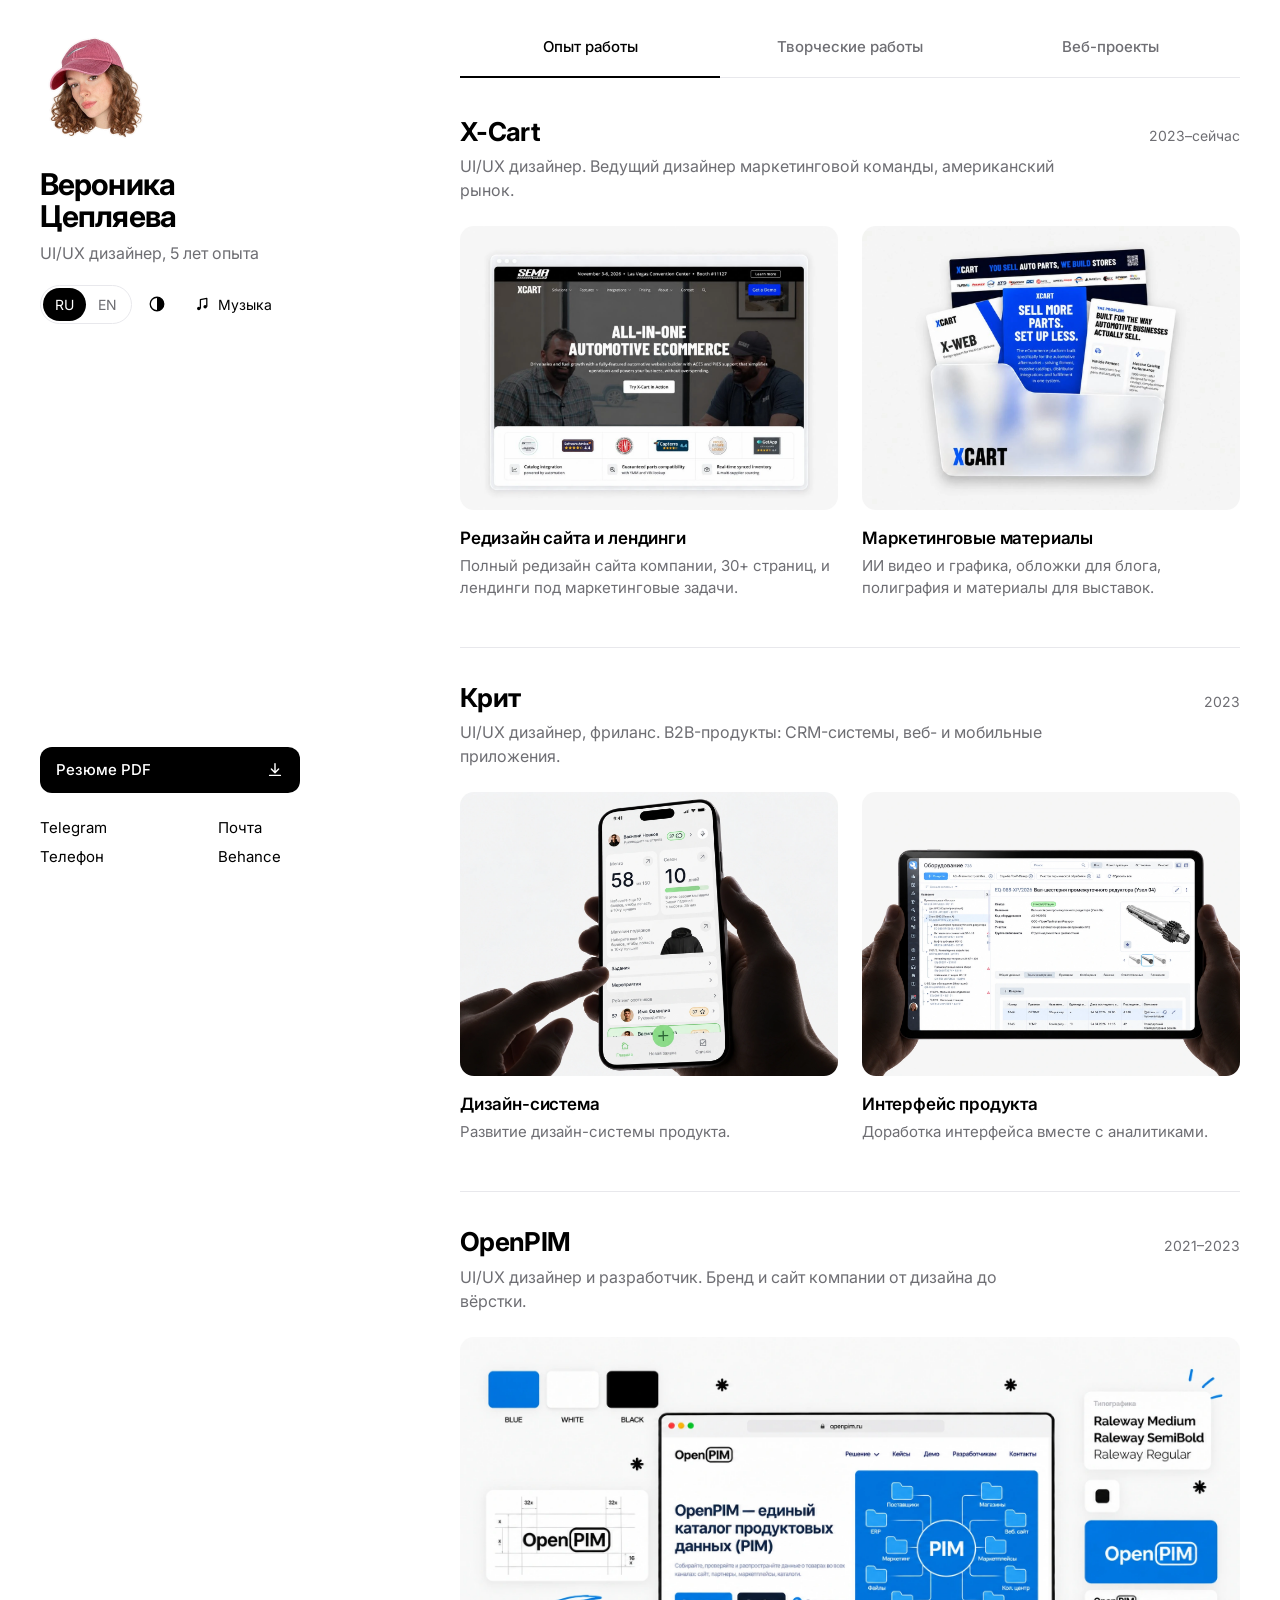
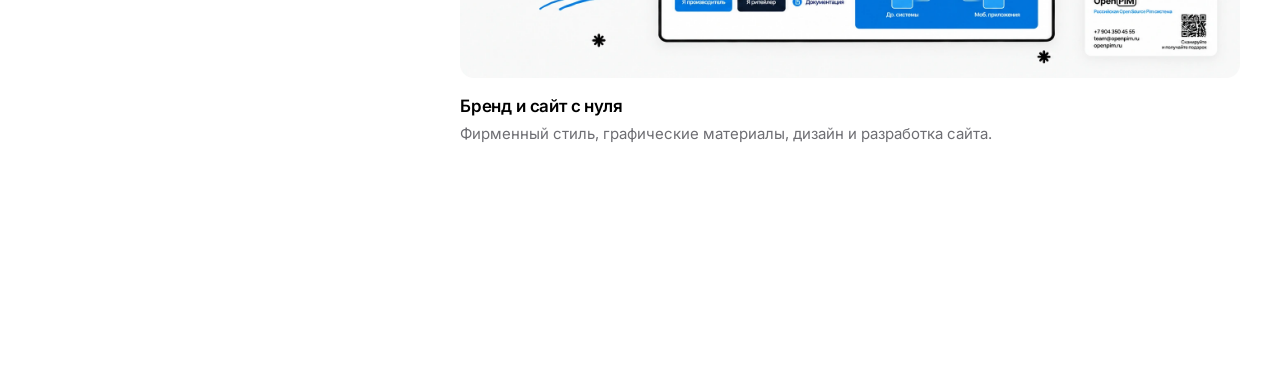
==== commit aeac3a35: "Add playable X-Cart marketing videos and highlight AI work" ====
--- a/index.html
+++ b/index.html
@@ -33,7 +33,17 @@
 <style>.content.content-with-stickers{padding-bottom:0}.content-with-stickers .work-case-list>.co:last-child{padding-bottom:0}@media(min-width:768px){.sticker-playground{width:calc(100% + 80px);height:calc(clamp(90px,13.75vw,130px) + 116px);margin-left:-40px}}</style>
 <style>.krit-ds-footer{display:block;width:min(100%,620px);height:auto;margin:28px auto 0;background:transparent;border:0;border-radius:0;box-shadow:none}</style>
 <style id="portfolio-responsive-fixes">
+/* Avoid inherited color transitions chasing their parents on touch screens.
+   Keep transform/opacity interactions, but apply the theme palette at once. */
+@media(max-width:767px),(hover:none) and (pointer:coarse){
+ :root body,:root body *,:root body *::before,:root body *::after{
+  transition-property:transform,opacity,box-shadow,text-decoration-color!important;
+  transition-delay:0s!important;
+ }
+}
+
 /* Responsive header and complete graphics previews. */
+.nav-label-mobile{display:none}
 .layout > .side,.layout > .content{min-width:0}
 .modal-top > div{min-width:0}
 .modal.narrow .m-title{overflow-wrap:anywhere}
@@ -43,6 +53,8 @@
 .m-close{width:44px;height:44px;display:grid;place-items:center;font-size:28px;line-height:1}
 .portfolio-music-close{width:40px;height:40px;font-size:30px;line-height:1}
 @media(max-width:767px){
+ .nav-label-full{display:none}
+ .nav-label-mobile{display:inline}
  .side{width:100%;min-width:0;text-align:center}
  .side > .mt-6{margin-top:16px}
  .side-name{display:flex;justify-content:center;gap:.24em;font-size:clamp(22px,7.3vw,36px);line-height:1.15;white-space:nowrap}
@@ -68,14 +80,22 @@
  .modal.narrow .car-count{top:8px;right:8px}
  .modal.narrow .car-dots{margin-top:12px}
 }
-</style></head><body><div id="root"></div><script>(()=>{var LL=Object.create;var ww=Object.defineProperty;var oL=Object.getOwnPropertyDescriptor;var CL=Object.getOwnPropertyNames;var qL=Object.getPrototypeOf,FL=Object.prototype.hasOwnProperty;var OA=(A,i)=>()=>{try{return i||A((i={exports:{}}).exports,i),i.exports}catch(E){throw i=0,E}};var mL=(A,i,E,l)=>{if(i&&typeof i=="object"||typeof i=="function")for(let M of CL(i))!FL.call(A,M)&&M!==E&&ww(A,M,{get:()=>i[M],enumerable:!(l=oL(i,M))||l.enumerable});return A};var El=(A,i,E)=>(E=A!=null?LL(qL(A)):{},mL(i||!A||!A.__esModule?ww(E,"default",{value:A,enumerable:!0}):E,A));var uw=OA(G=>{"use strict";var UE=Symbol.for("react.element"),WL=Symbol.for("react.portal"),uL=Symbol.for("react.fragment"),YL=Symbol.for("react.strict_mode"),RL=Symbol.for("react.profiler"),BL=Symbol.for("react.provider"),rL=Symbol.for("react.context"),aL=Symbol.for("react.forward_ref"),QL=Symbol.for("react.suspense"),IL=Symbol.for("react.memo"),sL=Symbol.for("react.lazy"),Vw=Symbol.iterator;function NL(A){return A===null||typeof A!="object"?null:(A=Vw&&A[Vw]||A["@@iterator"],typeof A=="function"?A:null)}var Lw={isMounted:function(){return!1},enqueueForceUpdate:function(){},enqueueReplaceState:function(){},enqueueSetState:function(){}},ow=Object.assign,Cw={};function Xi(A,i,E){this.props=A,this.context=i,this.refs=Cw,this.updater=E||Lw}Xi.prototype.isReactComponent={};Xi.prototype.setState=function(A,i){if(typeof A!="object"&&typeof A!="function"&&A!=null)throw Error("setState(...): takes an object of state variables to update or a function which returns an object of state variables.");this.updater.enqueueSetState(this,A,i,"setState")};Xi.prototype.forceUpdate=function(A){this.updater.enqueueForceUpdate(this,A,"forceUpdate")};function qw(){}qw.prototype=Xi.prototype;function DM(A,i,E){this.props=A,this.context=i,this.refs=Cw,this.updater=E||Lw}var gM=DM.prototype=new qw;gM.constructor=DM;ow(gM,Xi.prototype);gM.isPureReactComponent=!0;var Uw=Array.isArray,Fw=Object.prototype.hasOwnProperty,jM={current:null},mw={key:!0,ref:!0,__self:!0,__source:!0};function Ww(A,i,E){var l,M={},K=null,x=null;if(i!=null)for(l in i.ref!==void 0&&(x=i.ref),i.key!==void 0&&(K=""+i.key),i)Fw.call(i,l)&&!mw.hasOwnProperty(l)&&(M[l]=i[l]);var w=arguments.length-2;if(w===1)M.children=E;else if(1<w){for(var V=Array(w),U=0;U<w;U++)V[U]=arguments[U+2];M.children=V}if(A&&A.defaultProps)for(l in w=A.defaultProps,w)M[l]===void 0&&(M[l]=w[l]);return{$$typeof:UE,type:A,key:K,ref:x,props:M,_owner:jM.current}}function GL(A,i){return{$$typeof:UE,type:A.type,key:i,ref:A.ref,props:A.props,_owner:A._owner}}function XM(A){return typeof A=="object"&&A!==null&&A.$$typeof===UE}function zL(A){var i={"=":"=0",":":"=2"};return"$"+A.replace(/[=:]/g,function(E){return i[E]})}var cw=/\/+/g;function zM(A,i){return typeof A=="object"&&A!==null&&A.key!=null?zL(""+A.key):i.toString(36)}function Ml(A,i,E,l,M){var K=typeof A;(K==="undefined"||K==="boolean")&&(A=null);var x=!1;if(A===null)x=!0;else switch(K){case"string":case"number":x=!0;break;case"object":switch(A.$$typeof){case UE:case WL:x=!0}}if(x)return x=A,M=M(x),A=l===""?"."+zM(x,0):l,Uw(M)?(E="",A!=null&&(E=A.replace(cw,"$&/")+"/"),Ml(M,i,E,"",function(U){return U})):M!=null&&(XM(M)&&(M=GL(M,E+(!M.key||x&&x.key===M.key?"":(""+M.key).replace(cw,"$&/")+"/")+A)),i.push(M)),1;if(x=0,l=l===""?".":l+":",Uw(A))for(var w=0;w<A.length;w++){K=A[w];var V=l+zM(K,w);x+=Ml(K,i,E,V,M)}else if(V=NL(A),typeof V=="function")for(A=V.call(A),w=0;!(K=A.next()).done;)K=K.value,V=l+zM(K,w++),x+=Ml(K,i,E,V,M);else if(K==="object")throw i=String(A),Error("Objects are not valid as a React child (found: "+(i==="[object Object]"?"object with keys {"+Object.keys(A).join(", ")+"}":i)+"). If you meant to render a collection of children, use an array instead.");return x}function ll(A,i,E){if(A==null)return A;var l=[],M=0;return Ml(A,l,"","",function(K){return i.call(E,K,M++)}),l}function DL(A){if(A._status===-1){var i=A._result;i=i(),i.then(function(E){(A._status===0||A._status===-1)&&(A._status=1,A._result=E)},function(E){(A._status===0||A._status===-1)&&(A._status=2,A._result=E)}),A._status===-1&&(A._status=0,A._result=i)}if(A._status===1)return A._result.default;throw A._result}var lA={current:null},Kl={transition:null},gL={ReactCurrentDispatcher:lA,ReactCurrentBatchConfig:Kl,ReactCurrentOwner:jM};G.Children={map:ll,forEach:function(A,i,E){ll(A,function(){i.apply(this,arguments)},E)},count:function(A){var i=0;return ll(A,function(){i++}),i},toArray:function(A){return ll(A,function(i){return i})||[]},only:function(A){if(!XM(A))throw Error("React.Children.only expected to receive a single React element child.");return A}};G.Component=Xi;G.Fragment=uL;G.Profiler=RL;G.PureComponent=DM;G.StrictMode=YL;G.Suspense=QL;G.__SECRET_INTERNALS_DO_NOT_USE_OR_YOU_WILL_BE_FIRED=gL;G.cloneElement=function(A,i,E){if(A==null)throw Error("React.cloneElement(...): The argument must be a React element, but you passed "+A+".");var l=ow({},A.props),M=A.key,K=A.ref,x=A._owner;if(i!=null){if(i.ref!==void 0&&(K=i.ref,x=jM.current),i.key!==void 0&&(M=""+i.key),A.type&&A.type.defaultProps)var w=A.type.defaultProps;for(V in i)Fw.call(i,V)&&!mw.hasOwnProperty(V)&&(l[V]=i[V]===void 0&&w!==void 0?w[V]:i[V])}var V=arguments.length-2;if(V===1)l.children=E;else if(1<V){w=Array(V);for(var U=0;U<V;U++)w[U]=arguments[U+2];l.children=w}return{$$typeof:UE,type:A.type,key:M,ref:K,props:l,_owner:x}};G.createContext=function(A){return A={$$typeof:rL,_currentValue:A,_currentValue2:A,_threadCount:0,Provider:null,Consumer:null,_defaultValue:null,_globalName:null},A.Provider={$$typeof:BL,_context:A},A.Consumer=A};G.createElement=Ww;G.createFactory=function(A){var i=Ww.bind(null,A);return i.type=A,i};G.createRef=function(){return{current:null}};G.forwardRef=function(A){return{$$typeof:aL,render:A}};G.isValidElement=XM;G.lazy=function(A){return{$$typeof:sL,_payload:{_status:-1,_result:A},_init:DL}};G.memo=function(A,i){return{$$typeof:IL,type:A,compare:i===void 0?null:i}};G.startTransition=function(A){var i=Kl.transition;Kl.transition={};try{A()}finally{Kl.transition=i}};G.unstable_act=function(){throw Error("act(...) is not supported in production builds of React.")};G.useCallback=function(A,i){return lA.current.useCallback(A,i)};G.useContext=function(A){return lA.current.useContext(A)};G.useDebugValue=function(){};G.useDeferredValue=function(A){return lA.current.useDeferredValue(A)};G.useEffect=function(A,i){return lA.current.useEffect(A,i)};G.useId=function(){return lA.current.useId()};G.useImperativeHandle=function(A,i,E){return lA.current.useImperativeHandle(A,i,E)};G.useInsertionEffect=function(A,i){return lA.current.useInsertionEffect(A,i)};G.useLayoutEffect=function(A,i){return lA.current.useLayoutEffect(A,i)};G.useMemo=function(A,i){return lA.current.useMemo(A,i)};G.useReducer=function(A,i,E){return lA.current.useReducer(A,i,E)};G.useRef=function(A){return lA.current.useRef(A)};G.useState=function(A){return lA.current.useState(A)};G.useSyncExternalStore=function(A,i,E){return lA.current.useSyncExternalStore(A,i,E)};G.useTransition=function(){return lA.current.useTransition()};G.version="18.2.0"});var xl=OA((Aq,Yw)=>{"use strict";Yw.exports=uw()});var zw=OA(X=>{"use strict";function eM(A,i){var E=A.length;A.push(i);A:for(;0<E;){var l=E-1>>>1,M=A[l];if(0<wl(M,i))A[l]=i,A[E]=M,E=l;else break A}}function sA(A){return A.length===0?null:A[0]}function Ul(A){if(A.length===0)return null;var i=A[0],E=A.pop();if(E!==i){A[0]=E;A:for(var l=0,M=A.length,K=M>>>1;l<K;){var x=2*(l+1)-1,w=A[x],V=x+1,U=A[V];if(0>wl(w,E))V<M&&0>wl(U,w)?(A[l]=U,A[V]=E,l=V):(A[l]=w,A[x]=E,l=x);else if(V<M&&0>wl(U,E))A[l]=U,A[V]=E,l=V;else break A}}return i}function wl(A,i){var E=A.sortIndex-i.sortIndex;return E!==0?E:A.id-i.id}typeof performance=="object"&&typeof performance.now=="function"?(Rw=performance,X.unstable_now=function(){return Rw.now()}):(hM=Date,Bw=hM.now(),X.unstable_now=function(){return hM.now()-Bw});var Rw,hM,Bw,hA=[],kA=[],jL=1,uA=null,_=3,cl=!1,ui=!1,LE=!1,Qw=typeof setTimeout=="function"?setTimeout:null,Iw=typeof clearTimeout=="function"?clearTimeout:null,rw=typeof setImmediate<"u"?setImmediate:null;typeof navigator<"u"&&navigator.scheduling!==void 0&&navigator.scheduling.isInputPending!==void 0&&navigator.scheduling.isInputPending.bind(navigator.scheduling);function yM(A){for(var i=sA(kA);i!==null;){if(i.callback===null)Ul(kA);else if(i.startTime<=A)Ul(kA),i.sortIndex=i.expirationTime,eM(hA,i);else break;i=sA(kA)}}function tM(A){if(LE=!1,yM(A),!ui)if(sA(hA)!==null)ui=!0,SM(OM);else{var i=sA(kA);i!==null&&TM(tM,i.startTime-A)}}function OM(A,i){ui=!1,LE&&(LE=!1,Iw(oE),oE=-1),cl=!0;var E=_;try{for(yM(i),uA=sA(hA);uA!==null&&(!(uA.expirationTime>i)||A&&!Gw());){var l=uA.callback;if(typeof l=="function"){uA.callback=null,_=uA.priorityLevel;var M=l(uA.expirationTime<=i);i=X.unstable_now(),typeof M=="function"?uA.callback=M:uA===sA(hA)&&Ul(hA),yM(i)}else Ul(hA);uA=sA(hA)}if(uA!==null)var K=!0;else{var x=sA(kA);x!==null&&TM(tM,x.startTime-i),K=!1}return K}finally{uA=null,_=E,cl=!1}}var Ll=!1,Vl=null,oE=-1,sw=5,Nw=-1;function Gw(){return!(X.unstable_now()-Nw<sw)}function ZM(){if(Vl!==null){var A=X.unstable_now();Nw=A;var i=!0;try{i=Vl(!0,A)}finally{i?cE():(Ll=!1,Vl=null)}}else Ll=!1}var cE;typeof rw=="function"?cE=function(){rw(ZM)}:typeof MessageChannel<"u"?(pM=new MessageChannel,aw=pM.port2,pM.port1.onmessage=ZM,cE=function(){aw.postMessage(null)}):cE=function(){Qw(ZM,0)};var pM,aw;function SM(A){Vl=A,Ll||(Ll=!0,cE())}function TM(A,i){oE=Qw(function(){A(X.unstable_now())},i)}X.unstable_IdlePriority=5;X.unstable_ImmediatePriority=1;X.unstable_LowPriority=4;X.unstable_NormalPriority=3;X.unstable_Profiling=null;X.unstable_UserBlockingPriority=2;X.unstable_cancelCallback=function(A){A.callback=null};X.unstable_continueExecution=function(){ui||cl||(ui=!0,SM(OM))};X.unstable_forceFrameRate=function(A){0>A||125<A?console.error("forceFrameRate takes a positive int between 0 and 125, forcing frame rates higher than 125 fps is not supported"):sw=0<A?Math.floor(1e3/A):5};X.unstable_getCurrentPriorityLevel=function(){return _};X.unstable_getFirstCallbackNode=function(){return sA(hA)};X.unstable_next=function(A){switch(_){case 1:case 2:case 3:var i=3;break;default:i=_}var E=_;_=i;try{return A()}finally{_=E}};X.unstable_pauseExecution=function(){};X.unstable_requestPaint=function(){};X.unstable_runWithPriority=function(A,i){switch(A){case 1:case 2:case 3:case 4:case 5:break;default:A=3}var E=_;_=A;try{return i()}finally{_=E}};X.unstable_scheduleCallback=function(A,i,E){var l=X.unstable_now();switch(typeof E=="object"&&E!==null?(E=E.delay,E=typeof E=="number"&&0<E?l+E:l):E=l,A){case 1:var M=-1;break;case 2:M=250;break;case 5:M=1073741823;break;case 4:M=1e4;break;default:M=5e3}return M=E+M,A={id:jL++,callback:i,priorityLevel:A,startTime:E,expirationTime:M,sortIndex:-1},E>l?(A.sortIndex=E,eM(kA,A),sA(hA)===null&&A===sA(kA)&&(LE?(Iw(oE),oE=-1):LE=!0,TM(tM,E-l))):(A.sortIndex=M,eM(hA,A),ui||cl||(ui=!0,SM(OM))),A};X.unstable_shouldYield=Gw;X.unstable_wrapCallback=function(A){var i=_;return function(){var E=_;_=i;try{return A.apply(this,arguments)}finally{_=E}}}});var gw=OA((Eq,Dw)=>{"use strict";Dw.exports=zw()});var ec=OA(WA=>{"use strict";var yV=xl(),FA=gw();function u(A){for(var i="https://reactjs.org/docs/error-decoder.html?invariant="+A,E=1;E<arguments.length;E++)i+="&args[]="+encodeURIComponent(arguments[E]);return"Minified React error #"+A+"; visit "+i+" for the full message or use the non-minified dev environment for full errors and additional helpful warnings."}var tV=new Set,hE={};function gi(A,i){AE(A,i),AE(A+"Capture",i)}function AE(A,i){for(hE[A]=i,A=0;A<i.length;A++)tV.add(i[A])}var JA=!(typeof window>"u"||typeof window.document>"u"||typeof window.document.createElement>"u"),LK=Object.prototype.hasOwnProperty,XL=/^[:A-Z_a-z\u00C0-\u00D6\u00D8-\u00F6\u00F8-\u02FF\u0370-\u037D\u037F-\u1FFF\u200C-\u200D\u2070-\u218F\u2C00-\u2FEF\u3001-\uD7FF\uF900-\uFDCF\uFDF0-\uFFFD][:A-Z_a-z\u00C0-\u00D6\u00D8-\u00F6\u00F8-\u02FF\u0370-\u037D\u037F-\u1FFF\u200C-\u200D\u2070-\u218F\u2C00-\u2FEF\u3001-\uD7FF\uF900-\uFDCF\uFDF0-\uFFFD\-.0-9\u00B7\u0300-\u036F\u203F-\u2040]*$/,jw={},Xw={};function hL(A){return LK.call(Xw,A)?!0:LK.call(jw,A)?!1:XL.test(A)?Xw[A]=!0:(jw[A]=!0,!1)}function ZL(A,i,E,l){if(E!==null&&E.type===0)return!1;switch(typeof i){case"function":case"symbol":return!0;case"boolean":return l?!1:E!==null?!E.acceptsBooleans:(A=A.toLowerCase().slice(0,5),A!=="data-"&&A!=="aria-");default:return!1}}function pL(A,i,E,l){if(i===null||typeof i>"u"||ZL(A,i,E,l))return!0;if(l)return!1;if(E!==null)switch(E.type){case 3:return!i;case 4:return i===!1;case 5:return isNaN(i);case 6:return isNaN(i)||1>i}return!1}function xA(A,i,E,l,M,K,x){this.acceptsBooleans=i===2||i===3||i===4,this.attributeName=l,this.attributeNamespace=M,this.mustUseProperty=E,this.propertyName=A,this.type=i,this.sanitizeURL=K,this.removeEmptyString=x}var k={};"children dangerouslySetInnerHTML defaultValue defaultChecked innerHTML suppressContentEditableWarning suppressHydrationWarning style".split(" ").forEach(function(A){k[A]=new xA(A,0,!1,A,null,!1,!1)});[["acceptCharset","accept-charset"],["className","class"],["htmlFor","for"],["httpEquiv","http-equiv"]].forEach(function(A){var i=A[0];k[i]=new xA(i,1,!1,A[1],null,!1,!1)});["contentEditable","draggable","spellCheck","value"].forEach(function(A){k[A]=new xA(A,2,!1,A.toLowerCase(),null,!1,!1)});["autoReverse","externalResourcesRequired","focusable","preserveAlpha"].forEach(function(A){k[A]=new xA(A,2,!1,A,null,!1,!1)});"allowFullScreen async autoFocus autoPlay controls default defer disabled disablePictureInPicture disableRemotePlayback formNoValidate hidden loop noModule noValidate open playsInline readOnly required reversed scoped seamless itemScope".split(" ").forEach(function(A){k[A]=new xA(A,3,!1,A.toLowerCase(),null,!1,!1)});["checked","multiple","muted","selected"].forEach(function(A){k[A]=new xA(A,3,!0,A,null,!1,!1)});["capture","download"].forEach(function(A){k[A]=new xA(A,4,!1,A,null,!1,!1)});["cols","rows","size","span"].forEach(function(A){k[A]=new xA(A,6,!1,A,null,!1,!1)});["rowSpan","start"].forEach(function(A){k[A]=new xA(A,5,!1,A.toLowerCase(),null,!1,!1)});var lx=/[\-:]([a-z])/g;function Mx(A){return A[1].toUpperCase()}"accent-height alignment-baseline arabic-form baseline-shift cap-height clip-path clip-rule color-interpolation color-interpolation-filters color-profile color-rendering dominant-baseline enable-background fill-opacity fill-rule flood-color flood-opacity font-family font-size font-size-adjust font-stretch font-style font-variant font-weight glyph-name glyph-orientation-horizontal glyph-orientation-vertical horiz-adv-x horiz-origin-x image-rendering letter-spacing lighting-color marker-end marker-mid marker-start overline-position overline-thickness paint-order panose-1 pointer-events rendering-intent shape-rendering stop-color stop-opacity strikethrough-position strikethrough-thickness stroke-dasharray stroke-dashoffset stroke-linecap stroke-linejoin stroke-miterlimit stroke-opacity stroke-width text-anchor text-decoration text-rendering underline-position underline-thickness unicode-bidi unicode-range units-per-em v-alphabetic v-hanging v-ideographic v-mathematical vector-effect vert-adv-y vert-origin-x vert-origin-y word-spacing writing-mode xmlns:xlink x-height".split(" ").forEach(function(A){var i=A.replace(lx,Mx);k[i]=new xA(i,1,!1,A,null,!1,!1)});"xlink:actuate xlink:arcrole xlink:role xlink:show xlink:title xlink:type".split(" ").forEach(function(A){var i=A.replace(lx,Mx);k[i]=new xA(i,1,!1,A,"http://www.w3.org/1999/xlink",!1,!1)});["xml:base","xml:lang","xml:space"].forEach(function(A){var i=A.replace(lx,Mx);k[i]=new xA(i,1,!1,A,"http://www.w3.org/XML/1998/namespace",!1,!1)});["tabIndex","crossOrigin"].forEach(function(A){k[A]=new xA(A,1,!1,A.toLowerCase(),null,!1,!1)});k.xlinkHref=new xA("xlinkHref",1,!1,"xlink:href","http://www.w3.org/1999/xlink",!0,!1);["src","href","action","formAction"].forEach(function(A){k[A]=new xA(A,1,!1,A.toLowerCase(),null,!0,!0)});function Kx(A,i,E,l){var M=k.hasOwnProperty(i)?k[i]:null;(M!==null?M.type!==0:l||!(2<i.length)||i[0]!=="o"&&i[0]!=="O"||i[1]!=="n"&&i[1]!=="N")&&(pL(i,E,M,l)&&(E=null),l||M===null?hL(i)&&(E===null?A.removeAttribute(i):A.setAttribute(i,""+E)):M.mustUseProperty?A[M.propertyName]=E===null?M.type===3?!1:"":E:(i=M.attributeName,l=M.attributeNamespace,E===null?A.removeAttribute(i):(M=M.type,E=M===3||M===4&&E===!0?"":""+E,l?A.setAttributeNS(l,i,E):A.setAttribute(i,E))))}var fA=yV.__SECRET_INTERNALS_DO_NOT_USE_OR_YOU_WILL_BE_FIRED,ol=Symbol.for("react.element"),pi=Symbol.for("react.portal"),ei=Symbol.for("react.fragment"),xx=Symbol.for("react.strict_mode"),oK=Symbol.for("react.profiler"),OV=Symbol.for("react.provider"),SV=Symbol.for("react.context"),wx=Symbol.for("react.forward_ref"),CK=Symbol.for("react.suspense"),qK=Symbol.for("react.suspense_list"),Vx=Symbol.for("react.memo"),$A=Symbol.for("react.lazy"),TV=Symbol.for("react.offscreen"),hw=Symbol.iterator;function CE(A){return A===null||typeof A!="object"?null:(A=hw&&A[hw]||A["@@iterator"],typeof A=="function"?A:null)}var S=Object.assign,HM;function BE(A){if(HM===void 0)try{throw Error()}catch(E){var i=E.stack.trim().match(/\n( *(at )?)/);HM=i&&i[1]||""}return`
+</style>
+<style>
+.marketing-videos{display:grid;gap:32px;margin-top:32px}
+.marketing-video-block{min-width:0}
+.marketing-video-title{font-size:clamp(18px,2vw,24px);font-weight:600;line-height:1.3;letter-spacing:-.02em;margin:0 0 12px}
+.marketing-video-player{display:block;width:100%;aspect-ratio:16/9;object-fit:contain;background:#000;border-radius:14px}
+@media(max-width:640px){.marketing-videos{gap:24px;margin-top:24px}.marketing-video-player{border-radius:10px}}
+</style>
+</head><body><div id="root"></div><script>(()=>{var LL=Object.create;var ww=Object.defineProperty;var oL=Object.getOwnPropertyDescriptor;var CL=Object.getOwnPropertyNames;var qL=Object.getPrototypeOf,FL=Object.prototype.hasOwnProperty;var OA=(A,i)=>()=>{try{return i||A((i={exports:{}}).exports,i),i.exports}catch(E){throw i=0,E}};var mL=(A,i,E,l)=>{if(i&&typeof i=="object"||typeof i=="function")for(let M of CL(i))!FL.call(A,M)&&M!==E&&ww(A,M,{get:()=>i[M],enumerable:!(l=oL(i,M))||l.enumerable});return A};var El=(A,i,E)=>(E=A!=null?LL(qL(A)):{},mL(i||!A||!A.__esModule?ww(E,"default",{value:A,enumerable:!0}):E,A));var uw=OA(G=>{"use strict";var UE=Symbol.for("react.element"),WL=Symbol.for("react.portal"),uL=Symbol.for("react.fragment"),YL=Symbol.for("react.strict_mode"),RL=Symbol.for("react.profiler"),BL=Symbol.for("react.provider"),rL=Symbol.for("react.context"),aL=Symbol.for("react.forward_ref"),QL=Symbol.for("react.suspense"),IL=Symbol.for("react.memo"),sL=Symbol.for("react.lazy"),Vw=Symbol.iterator;function NL(A){return A===null||typeof A!="object"?null:(A=Vw&&A[Vw]||A["@@iterator"],typeof A=="function"?A:null)}var Lw={isMounted:function(){return!1},enqueueForceUpdate:function(){},enqueueReplaceState:function(){},enqueueSetState:function(){}},ow=Object.assign,Cw={};function Xi(A,i,E){this.props=A,this.context=i,this.refs=Cw,this.updater=E||Lw}Xi.prototype.isReactComponent={};Xi.prototype.setState=function(A,i){if(typeof A!="object"&&typeof A!="function"&&A!=null)throw Error("setState(...): takes an object of state variables to update or a function which returns an object of state variables.");this.updater.enqueueSetState(this,A,i,"setState")};Xi.prototype.forceUpdate=function(A){this.updater.enqueueForceUpdate(this,A,"forceUpdate")};function qw(){}qw.prototype=Xi.prototype;function DM(A,i,E){this.props=A,this.context=i,this.refs=Cw,this.updater=E||Lw}var gM=DM.prototype=new qw;gM.constructor=DM;ow(gM,Xi.prototype);gM.isPureReactComponent=!0;var Uw=Array.isArray,Fw=Object.prototype.hasOwnProperty,jM={current:null},mw={key:!0,ref:!0,__self:!0,__source:!0};function Ww(A,i,E){var l,M={},K=null,x=null;if(i!=null)for(l in i.ref!==void 0&&(x=i.ref),i.key!==void 0&&(K=""+i.key),i)Fw.call(i,l)&&!mw.hasOwnProperty(l)&&(M[l]=i[l]);var w=arguments.length-2;if(w===1)M.children=E;else if(1<w){for(var V=Array(w),U=0;U<w;U++)V[U]=arguments[U+2];M.children=V}if(A&&A.defaultProps)for(l in w=A.defaultProps,w)M[l]===void 0&&(M[l]=w[l]);return{$$typeof:UE,type:A,key:K,ref:x,props:M,_owner:jM.current}}function GL(A,i){return{$$typeof:UE,type:A.type,key:i,ref:A.ref,props:A.props,_owner:A._owner}}function XM(A){return typeof A=="object"&&A!==null&&A.$$typeof===UE}function zL(A){var i={"=":"=0",":":"=2"};return"$"+A.replace(/[=:]/g,function(E){return i[E]})}var cw=/\/+/g;function zM(A,i){return typeof A=="object"&&A!==null&&A.key!=null?zL(""+A.key):i.toString(36)}function Ml(A,i,E,l,M){var K=typeof A;(K==="undefined"||K==="boolean")&&(A=null);var x=!1;if(A===null)x=!0;else switch(K){case"string":case"number":x=!0;break;case"object":switch(A.$$typeof){case UE:case WL:x=!0}}if(x)return x=A,M=M(x),A=l===""?"."+zM(x,0):l,Uw(M)?(E="",A!=null&&(E=A.replace(cw,"$&/")+"/"),Ml(M,i,E,"",function(U){return U})):M!=null&&(XM(M)&&(M=GL(M,E+(!M.key||x&&x.key===M.key?"":(""+M.key).replace(cw,"$&/")+"/")+A)),i.push(M)),1;if(x=0,l=l===""?".":l+":",Uw(A))for(var w=0;w<A.length;w++){K=A[w];var V=l+zM(K,w);x+=Ml(K,i,E,V,M)}else if(V=NL(A),typeof V=="function")for(A=V.call(A),w=0;!(K=A.next()).done;)K=K.value,V=l+zM(K,w++),x+=Ml(K,i,E,V,M);else if(K==="object")throw i=String(A),Error("Objects are not valid as a React child (found: "+(i==="[object Object]"?"object with keys {"+Object.keys(A).join(", ")+"}":i)+"). If you meant to render a collection of children, use an array instead.");return x}function ll(A,i,E){if(A==null)return A;var l=[],M=0;return Ml(A,l,"","",function(K){return i.call(E,K,M++)}),l}function DL(A){if(A._status===-1){var i=A._result;i=i(),i.then(function(E){(A._status===0||A._status===-1)&&(A._status=1,A._result=E)},function(E){(A._status===0||A._status===-1)&&(A._status=2,A._result=E)}),A._status===-1&&(A._status=0,A._result=i)}if(A._status===1)return A._result.default;throw A._result}var lA={current:null},Kl={transition:null},gL={ReactCurrentDispatcher:lA,ReactCurrentBatchConfig:Kl,ReactCurrentOwner:jM};G.Children={map:ll,forEach:function(A,i,E){ll(A,function(){i.apply(this,arguments)},E)},count:function(A){var i=0;return ll(A,function(){i++}),i},toArray:function(A){return ll(A,function(i){return i})||[]},only:function(A){if(!XM(A))throw Error("React.Children.only expected to receive a single React element child.");return A}};G.Component=Xi;G.Fragment=uL;G.Profiler=RL;G.PureComponent=DM;G.StrictMode=YL;G.Suspense=QL;G.__SECRET_INTERNALS_DO_NOT_USE_OR_YOU_WILL_BE_FIRED=gL;G.cloneElement=function(A,i,E){if(A==null)throw Error("React.cloneElement(...): The argument must be a React element, but you passed "+A+".");var l=ow({},A.props),M=A.key,K=A.ref,x=A._owner;if(i!=null){if(i.ref!==void 0&&(K=i.ref,x=jM.current),i.key!==void 0&&(M=""+i.key),A.type&&A.type.defaultProps)var w=A.type.defaultProps;for(V in i)Fw.call(i,V)&&!mw.hasOwnProperty(V)&&(l[V]=i[V]===void 0&&w!==void 0?w[V]:i[V])}var V=arguments.length-2;if(V===1)l.children=E;else if(1<V){w=Array(V);for(var U=0;U<V;U++)w[U]=arguments[U+2];l.children=w}return{$$typeof:UE,type:A.type,key:M,ref:K,props:l,_owner:x}};G.createContext=function(A){return A={$$typeof:rL,_currentValue:A,_currentValue2:A,_threadCount:0,Provider:null,Consumer:null,_defaultValue:null,_globalName:null},A.Provider={$$typeof:BL,_context:A},A.Consumer=A};G.createElement=Ww;G.createFactory=function(A){var i=Ww.bind(null,A);return i.type=A,i};G.createRef=function(){return{current:null}};G.forwardRef=function(A){return{$$typeof:aL,render:A}};G.isValidElement=XM;G.lazy=function(A){return{$$typeof:sL,_payload:{_status:-1,_result:A},_init:DL}};G.memo=function(A,i){return{$$typeof:IL,type:A,compare:i===void 0?null:i}};G.startTransition=function(A){var i=Kl.transition;Kl.transition={};try{A()}finally{Kl.transition=i}};G.unstable_act=function(){throw Error("act(...) is not supported in production builds of React.")};G.useCallback=function(A,i){return lA.current.useCallback(A,i)};G.useContext=function(A){return lA.current.useContext(A)};G.useDebugValue=function(){};G.useDeferredValue=function(A){return lA.current.useDeferredValue(A)};G.useEffect=function(A,i){return lA.current.useEffect(A,i)};G.useId=function(){return lA.current.useId()};G.useImperativeHandle=function(A,i,E){return lA.current.useImperativeHandle(A,i,E)};G.useInsertionEffect=function(A,i){return lA.current.useInsertionEffect(A,i)};G.useLayoutEffect=function(A,i){return lA.current.useLayoutEffect(A,i)};G.useMemo=function(A,i){return lA.current.useMemo(A,i)};G.useReducer=function(A,i,E){return lA.current.useReducer(A,i,E)};G.useRef=function(A){return lA.current.useRef(A)};G.useState=function(A){return lA.current.useState(A)};G.useSyncExternalStore=function(A,i,E){return lA.current.useSyncExternalStore(A,i,E)};G.useTransition=function(){return lA.current.useTransition()};G.version="18.2.0"});var xl=OA((Aq,Yw)=>{"use strict";Yw.exports=uw()});var zw=OA(X=>{"use strict";function eM(A,i){var E=A.length;A.push(i);A:for(;0<E;){var l=E-1>>>1,M=A[l];if(0<wl(M,i))A[l]=i,A[E]=M,E=l;else break A}}function sA(A){return A.length===0?null:A[0]}function Ul(A){if(A.length===0)return null;var i=A[0],E=A.pop();if(E!==i){A[0]=E;A:for(var l=0,M=A.length,K=M>>>1;l<K;){var x=2*(l+1)-1,w=A[x],V=x+1,U=A[V];if(0>wl(w,E))V<M&&0>wl(U,w)?(A[l]=U,A[V]=E,l=V):(A[l]=w,A[x]=E,l=x);else if(V<M&&0>wl(U,E))A[l]=U,A[V]=E,l=V;else break A}}return i}function wl(A,i){var E=A.sortIndex-i.sortIndex;return E!==0?E:A.id-i.id}typeof performance=="object"&&typeof performance.now=="function"?(Rw=performance,X.unstable_now=function(){return Rw.now()}):(hM=Date,Bw=hM.now(),X.unstable_now=function(){return hM.now()-Bw});var Rw,hM,Bw,hA=[],kA=[],jL=1,uA=null,_=3,cl=!1,ui=!1,LE=!1,Qw=typeof setTimeout=="function"?setTimeout:null,Iw=typeof clearTimeout=="function"?clearTimeout:null,rw=typeof setImmediate<"u"?setImmediate:null;typeof navigator<"u"&&navigator.scheduling!==void 0&&navigator.scheduling.isInputPending!==void 0&&navigator.scheduling.isInputPending.bind(navigator.scheduling);function yM(A){for(var i=sA(kA);i!==null;){if(i.callback===null)Ul(kA);else if(i.startTime<=A)Ul(kA),i.sortIndex=i.expirationTime,eM(hA,i);else break;i=sA(kA)}}function tM(A){if(LE=!1,yM(A),!ui)if(sA(hA)!==null)ui=!0,SM(OM);else{var i=sA(kA);i!==null&&TM(tM,i.startTime-A)}}function OM(A,i){ui=!1,LE&&(LE=!1,Iw(oE),oE=-1),cl=!0;var E=_;try{for(yM(i),uA=sA(hA);uA!==null&&(!(uA.expirationTime>i)||A&&!Gw());){var l=uA.callback;if(typeof l=="function"){uA.callback=null,_=uA.priorityLevel;var M=l(uA.expirationTime<=i);i=X.unstable_now(),typeof M=="function"?uA.callback=M:uA===sA(hA)&&Ul(hA),yM(i)}else Ul(hA);uA=sA(hA)}if(uA!==null)var K=!0;else{var x=sA(kA);x!==null&&TM(tM,x.startTime-i),K=!1}return K}finally{uA=null,_=E,cl=!1}}var Ll=!1,Vl=null,oE=-1,sw=5,Nw=-1;function Gw(){return!(X.unstable_now()-Nw<sw)}function ZM(){if(Vl!==null){var A=X.unstable_now();Nw=A;var i=!0;try{i=Vl(!0,A)}finally{i?cE():(Ll=!1,Vl=null)}}else Ll=!1}var cE;typeof rw=="function"?cE=function(){rw(ZM)}:typeof MessageChannel<"u"?(pM=new MessageChannel,aw=pM.port2,pM.port1.onmessage=ZM,cE=function(){aw.postMessage(null)}):cE=function(){Qw(ZM,0)};var pM,aw;function SM(A){Vl=A,Ll||(Ll=!0,cE())}function TM(A,i){oE=Qw(function(){A(X.unstable_now())},i)}X.unstable_IdlePriority=5;X.unstable_ImmediatePriority=1;X.unstable_LowPriority=4;X.unstable_NormalPriority=3;X.unstable_Profiling=null;X.unstable_UserBlockingPriority=2;X.unstable_cancelCallback=function(A){A.callback=null};X.unstable_continueExecution=function(){ui||cl||(ui=!0,SM(OM))};X.unstable_forceFrameRate=function(A){0>A||125<A?console.error("forceFrameRate takes a positive int between 0 and 125, forcing frame rates higher than 125 fps is not supported"):sw=0<A?Math.floor(1e3/A):5};X.unstable_getCurrentPriorityLevel=function(){return _};X.unstable_getFirstCallbackNode=function(){return sA(hA)};X.unstable_next=function(A){switch(_){case 1:case 2:case 3:var i=3;break;default:i=_}var E=_;_=i;try{return A()}finally{_=E}};X.unstable_pauseExecution=function(){};X.unstable_requestPaint=function(){};X.unstable_runWithPriority=function(A,i){switch(A){case 1:case 2:case 3:case 4:case 5:break;default:A=3}var E=_;_=A;try{return i()}finally{_=E}};X.unstable_scheduleCallback=function(A,i,E){var l=X.unstable_now();switch(typeof E=="object"&&E!==null?(E=E.delay,E=typeof E=="number"&&0<E?l+E:l):E=l,A){case 1:var M=-1;break;case 2:M=250;break;case 5:M=1073741823;break;case 4:M=1e4;break;default:M=5e3}return M=E+M,A={id:jL++,callback:i,priorityLevel:A,startTime:E,expirationTime:M,sortIndex:-1},E>l?(A.sortIndex=E,eM(kA,A),sA(hA)===null&&A===sA(kA)&&(LE?(Iw(oE),oE=-1):LE=!0,TM(tM,E-l))):(A.sortIndex=M,eM(hA,A),ui||cl||(ui=!0,SM(OM))),A};X.unstable_shouldYield=Gw;X.unstable_wrapCallback=function(A){var i=_;return function(){var E=_;_=i;try{return A.apply(this,arguments)}finally{_=E}}}});var gw=OA((Eq,Dw)=>{"use strict";Dw.exports=zw()});var ec=OA(WA=>{"use strict";var yV=xl(),FA=gw();function u(A){for(var i="https://reactjs.org/docs/error-decoder.html?invariant="+A,E=1;E<arguments.length;E++)i+="&args[]="+encodeURIComponent(arguments[E]);return"Minified React error #"+A+"; visit "+i+" for the full message or use the non-minified dev environment for full errors and additional helpful warnings."}var tV=new Set,hE={};function gi(A,i){AE(A,i),AE(A+"Capture",i)}function AE(A,i){for(hE[A]=i,A=0;A<i.length;A++)tV.add(i[A])}var JA=!(typeof window>"u"||typeof window.document>"u"||typeof window.document.createElement>"u"),LK=Object.prototype.hasOwnProperty,XL=/^[:A-Z_a-z\u00C0-\u00D6\u00D8-\u00F6\u00F8-\u02FF\u0370-\u037D\u037F-\u1FFF\u200C-\u200D\u2070-\u218F\u2C00-\u2FEF\u3001-\uD7FF\uF900-\uFDCF\uFDF0-\uFFFD][:A-Z_a-z\u00C0-\u00D6\u00D8-\u00F6\u00F8-\u02FF\u0370-\u037D\u037F-\u1FFF\u200C-\u200D\u2070-\u218F\u2C00-\u2FEF\u3001-\uD7FF\uF900-\uFDCF\uFDF0-\uFFFD\-.0-9\u00B7\u0300-\u036F\u203F-\u2040]*$/,jw={},Xw={};function hL(A){return LK.call(Xw,A)?!0:LK.call(jw,A)?!1:XL.test(A)?Xw[A]=!0:(jw[A]=!0,!1)}function ZL(A,i,E,l){if(E!==null&&E.type===0)return!1;switch(typeof i){case"function":case"symbol":return!0;case"boolean":return l?!1:E!==null?!E.acceptsBooleans:(A=A.toLowerCase().slice(0,5),A!=="data-"&&A!=="aria-");default:return!1}}function pL(A,i,E,l){if(i===null||typeof i>"u"||ZL(A,i,E,l))return!0;if(l)return!1;if(E!==null)switch(E.type){case 3:return!i;case 4:return i===!1;case 5:return isNaN(i);case 6:return isNaN(i)||1>i}return!1}function xA(A,i,E,l,M,K,x){this.acceptsBooleans=i===2||i===3||i===4,this.attributeName=l,this.attributeNamespace=M,this.mustUseProperty=E,this.propertyName=A,this.type=i,this.sanitizeURL=K,this.removeEmptyString=x}var k={};"children dangerouslySetInnerHTML defaultValue defaultChecked innerHTML suppressContentEditableWarning suppressHydrationWarning style".split(" ").forEach(function(A){k[A]=new xA(A,0,!1,A,null,!1,!1)});[["acceptCharset","accept-charset"],["className","class"],["htmlFor","for"],["httpEquiv","http-equiv"]].forEach(function(A){var i=A[0];k[i]=new xA(i,1,!1,A[1],null,!1,!1)});["contentEditable","draggable","spellCheck","value"].forEach(function(A){k[A]=new xA(A,2,!1,A.toLowerCase(),null,!1,!1)});["autoReverse","externalResourcesRequired","focusable","preserveAlpha"].forEach(function(A){k[A]=new xA(A,2,!1,A,null,!1,!1)});"allowFullScreen async autoFocus autoPlay controls default defer disabled disablePictureInPicture disableRemotePlayback formNoValidate hidden loop noModule noValidate open playsInline readOnly required reversed scoped seamless itemScope".split(" ").forEach(function(A){k[A]=new xA(A,3,!1,A.toLowerCase(),null,!1,!1)});["checked","multiple","muted","selected"].forEach(function(A){k[A]=new xA(A,3,!0,A,null,!1,!1)});["capture","download"].forEach(function(A){k[A]=new xA(A,4,!1,A,null,!1,!1)});["cols","rows","size","span"].forEach(function(A){k[A]=new xA(A,6,!1,A,null,!1,!1)});["rowSpan","start"].forEach(function(A){k[A]=new xA(A,5,!1,A.toLowerCase(),null,!1,!1)});var lx=/[\-:]([a-z])/g;function Mx(A){return A[1].toUpperCase()}"accent-height alignment-baseline arabic-form baseline-shift cap-height clip-path clip-rule color-interpolation color-interpolation-filters color-profile color-rendering dominant-baseline enable-background fill-opacity fill-rule flood-color flood-opacity font-family font-size font-size-adjust font-stretch font-style font-variant font-weight glyph-name glyph-orientation-horizontal glyph-orientation-vertical horiz-adv-x horiz-origin-x image-rendering letter-spacing lighting-color marker-end marker-mid marker-start overline-position overline-thickness paint-order panose-1 pointer-events rendering-intent shape-rendering stop-color stop-opacity strikethrough-position strikethrough-thickness stroke-dasharray stroke-dashoffset stroke-linecap stroke-linejoin stroke-miterlimit stroke-opacity stroke-width text-anchor text-decoration text-rendering underline-position underline-thickness unicode-bidi unicode-range units-per-em v-alphabetic v-hanging v-ideographic v-mathematical vector-effect vert-adv-y vert-origin-x vert-origin-y word-spacing writing-mode xmlns:xlink x-height".split(" ").forEach(function(A){var i=A.replace(lx,Mx);k[i]=new xA(i,1,!1,A,null,!1,!1)});"xlink:actuate xlink:arcrole xlink:role xlink:show xlink:title xlink:type".split(" ").forEach(function(A){var i=A.replace(lx,Mx);k[i]=new xA(i,1,!1,A,"http://www.w3.org/1999/xlink",!1,!1)});["xml:base","xml:lang","xml:space"].forEach(function(A){var i=A.replace(lx,Mx);k[i]=new xA(i,1,!1,A,"http://www.w3.org/XML/1998/namespace",!1,!1)});["tabIndex","crossOrigin"].forEach(function(A){k[A]=new xA(A,1,!1,A.toLowerCase(),null,!1,!1)});k.xlinkHref=new xA("xlinkHref",1,!1,"xlink:href","http://www.w3.org/1999/xlink",!0,!1);["src","href","action","formAction"].forEach(function(A){k[A]=new xA(A,1,!1,A.toLowerCase(),null,!0,!0)});function Kx(A,i,E,l){var M=k.hasOwnProperty(i)?k[i]:null;(M!==null?M.type!==0:l||!(2<i.length)||i[0]!=="o"&&i[0]!=="O"||i[1]!=="n"&&i[1]!=="N")&&(pL(i,E,M,l)&&(E=null),l||M===null?hL(i)&&(E===null?A.removeAttribute(i):A.setAttribute(i,""+E)):M.mustUseProperty?A[M.propertyName]=E===null?M.type===3?!1:"":E:(i=M.attributeName,l=M.attributeNamespace,E===null?A.removeAttribute(i):(M=M.type,E=M===3||M===4&&E===!0?"":""+E,l?A.setAttributeNS(l,i,E):A.setAttribute(i,E))))}var fA=yV.__SECRET_INTERNALS_DO_NOT_USE_OR_YOU_WILL_BE_FIRED,ol=Symbol.for("react.element"),pi=Symbol.for("react.portal"),ei=Symbol.for("react.fragment"),xx=Symbol.for("react.strict_mode"),oK=Symbol.for("react.profiler"),OV=Symbol.for("react.provider"),SV=Symbol.for("react.context"),wx=Symbol.for("react.forward_ref"),CK=Symbol.for("react.suspense"),qK=Symbol.for("react.suspense_list"),Vx=Symbol.for("react.memo"),$A=Symbol.for("react.lazy"),TV=Symbol.for("react.offscreen"),hw=Symbol.iterator;function CE(A){return A===null||typeof A!="object"?null:(A=hw&&A[hw]||A["@@iterator"],typeof A=="function"?A:null)}var S=Object.assign,HM;function BE(A){if(HM===void 0)try{throw Error()}catch(E){var i=E.stack.trim().match(/\n( *(at )?)/);HM=i&&i[1]||""}return`
 `+HM+A}var nM=!1;function dM(A,i){if(!A||nM)return"";nM=!0;var E=Error.prepareStackTrace;Error.prepareStackTrace=void 0;try{if(i)if(i=function(){throw Error()},Object.defineProperty(i.prototype,"props",{set:function(){throw Error()}}),typeof Reflect=="object"&&Reflect.construct){try{Reflect.construct(i,[])}catch(U){var l=U}Reflect.construct(A,[],i)}else{try{i.call()}catch(U){l=U}A.call(i.prototype)}else{try{throw Error()}catch(U){l=U}A()}}catch(U){if(U&&l&&typeof U.stack=="string"){for(var M=U.stack.split(`
 `),K=l.stack.split(`
 `),x=M.length-1,w=K.length-1;1<=x&&0<=w&&M[x]!==K[w];)w--;for(;1<=x&&0<=w;x--,w--)if(M[x]!==K[w]){if(x!==1||w!==1)do if(x--,w--,0>w||M[x]!==K[w]){var V=`
 `+M[x].replace(" at new "," at ");return A.displayName&&V.includes("<anonymous>")&&(V=V.replace("<anonymous>",A.displayName)),V}while(1<=x&&0<=w);break}}}finally{nM=!1,Error.prepareStackTrace=E}return(A=A?A.displayName||A.name:"")?BE(A):""}function eL(A){switch(A.tag){case 5:return BE(A.type);case 16:return BE("Lazy");case 13:return BE("Suspense");case 19:return BE("SuspenseList");case 0:case 2:case 15:return A=dM(A.type,!1),A;case 11:return A=dM(A.type.render,!1),A;case 1:return A=dM(A.type,!0),A;default:return""}}function FK(A){if(A==null)return null;if(typeof A=="function")return A.displayName||A.name||null;if(typeof A=="string")return A;switch(A){case ei:return"Fragment";case pi:return"Portal";case oK:return"Profiler";case xx:return"StrictMode";case CK:return"Suspense";case qK:return"SuspenseList"}if(typeof A=="object")switch(A.$$typeof){case SV:return(A.displayName||"Context")+".Consumer";case OV:return(A._context.displayName||"Context")+".Provider";case wx:var i=A.render;return A=A.displayName,A||(A=i.displayName||i.name||"",A=A!==""?"ForwardRef("+A+")":"ForwardRef"),A;case Vx:return i=A.displayName||null,i!==null?i:FK(A.type)||"Memo";case $A:i=A._payload,A=A._init;try{return FK(A(i))}catch{}}return null}function yL(A){var i=A.type;switch(A.tag){case 24:return"Cache";case 9:return(i.displayName||"Context")+".Consumer";case 10:return(i._context.displayName||"Context")+".Provider";case 18:return"DehydratedFragment";case 11:return A=i.render,A=A.displayName||A.name||"",i.displayName||(A!==""?"ForwardRef("+A+")":"ForwardRef");case 7:return"Fragment";case 5:return i;case 4:return"Portal";case 3:return"Root";case 6:return"Text";case 16:return FK(i);case 8:return i===xx?"StrictMode":"Mode";case 22:return"Offscreen";case 12:return"Profiler";case 21:return"Scope";case 13:return"Suspense";case 19:return"SuspenseList";case 25:return"TracingMarker";case 1:case 0:case 17:case 2:case 14:case 15:if(typeof i=="function")return i.displayName||i.name||null;if(typeof i=="string")return i}return null}function Ci(A){switch(typeof A){case"boolean":case"number":case"string":case"undefined":return A;case"object":return A;default:return""}}function HV(A){var i=A.type;return(A=A.nodeName)&&A.toLowerCase()==="input"&&(i==="checkbox"||i==="radio")}function tL(A){var i=HV(A)?"checked":"value",E=Object.getOwnPropertyDescriptor(A.constructor.prototype,i),l=""+A[i];if(!A.hasOwnProperty(i)&&typeof E<"u"&&typeof E.get=="function"&&typeof E.set=="function"){var M=E.get,K=E.set;return Object.defineProperty(A,i,{configurable:!0,get:function(){return M.call(this)},set:function(x){l=""+x,K.call(this,x)}}),Object.defineProperty(A,i,{enumerable:E.enumerable}),{getValue:function(){return l},setValue:function(x){l=""+x},stopTracking:function(){A._valueTracker=null,delete A[i]}}}}function Cl(A){A._valueTracker||(A._valueTracker=tL(A))}function nV(A){if(!A)return!1;var i=A._valueTracker;if(!i)return!0;var E=i.getValue(),l="";return A&&(l=HV(A)?A.checked?"true":"false":A.value),A=l,A!==E?(i.setValue(A),!0):!1}function Sl(A){if(A=A||(typeof document<"u"?document:void 0),typeof A>"u")return null;try{return A.activeElement||A.body}catch{return A.body}}function mK(A,i){var E=i.checked;return S({},i,{defaultChecked:void 0,defaultValue:void 0,value:void 0,checked:E??A._wrapperState.initialChecked})}function Zw(A,i){var E=i.defaultValue==null?"":i.defaultValue,l=i.checked!=null?i.checked:i.defaultChecked;E=Ci(i.value!=null?i.value:E),A._wrapperState={initialChecked:l,initialValue:E,controlled:i.type==="checkbox"||i.type==="radio"?i.checked!=null:i.value!=null}}function dV(A,i){i=i.checked,i!=null&&Kx(A,"checked",i,!1)}function WK(A,i){dV(A,i);var E=Ci(i.value),l=i.type;if(E!=null)l==="number"?(E===0&&A.value===""||A.value!=E)&&(A.value=""+E):A.value!==""+E&&(A.value=""+E);else if(l==="submit"||l==="reset"){A.removeAttribute("value");return}i.hasOwnProperty("value")?uK(A,i.type,E):i.hasOwnProperty("defaultValue")&&uK(A,i.type,Ci(i.defaultValue)),i.checked==null&&i.defaultChecked!=null&&(A.defaultChecked=!!i.defaultChecked)}function pw(A,i,E){if(i.hasOwnProperty("value")||i.hasOwnProperty("defaultValue")){var l=i.type;if(!(l!=="submit"&&l!=="reset"||i.value!==void 0&&i.value!==null))return;i=""+A._wrapperState.initialValue,E||i===A.value||(A.value=i),A.defaultValue=i}E=A.name,E!==""&&(A.name=""),A.defaultChecked=!!A._wrapperState.initialChecked,E!==""&&(A.name=E)}function uK(A,i,E){(i!=="number"||Sl(A.ownerDocument)!==A)&&(E==null?A.defaultValue=""+A._wrapperState.initialValue:A.defaultValue!==""+E&&(A.defaultValue=""+E))}var rE=Array.isArray;function vi(A,i,E,l){if(A=A.options,i){i={};for(var M=0;M<E.length;M++)i["$"+E[M]]=!0;for(E=0;E<A.length;E++)M=i.hasOwnProperty("$"+A[E].value),A[E].selected!==M&&(A[E].selected=M),M&&l&&(A[E].defaultSelected=!0)}else{for(E=""+Ci(E),i=null,M=0;M<A.length;M++){if(A[M].value===E){A[M].selected=!0,l&&(A[M].defaultSelected=!0);return}i!==null||A[M].disabled||(i=A[M])}i!==null&&(i.selected=!0)}}function YK(A,i){if(i.dangerouslySetInnerHTML!=null)throw Error(u(91));return S({},i,{value:void 0,defaultValue:void 0,children:""+A._wrapperState.initialValue})}function ew(A,i){var E=i.value;if(E==null){if(E=i.children,i=i.defaultValue,E!=null){if(i!=null)throw Error(u(92));if(rE(E)){if(1<E.length)throw Error(u(93));E=E[0]}i=E}i==null&&(i=""),E=i}A._wrapperState={initialValue:Ci(E)}}function JV(A,i){var E=Ci(i.value),l=Ci(i.defaultValue);E!=null&&(E=""+E,E!==A.value&&(A.value=E),i.defaultValue==null&&A.defaultValue!==E&&(A.defaultValue=E)),l!=null&&(A.defaultValue=""+l)}function yw(A){var i=A.textContent;i===A._wrapperState.initialValue&&i!==""&&i!==null&&(A.value=i)}function bV(A){switch(A){case"svg":return"http://www.w3.org/2000/svg";case"math":return"http://www.w3.org/1998/Math/MathML";default:return"http://www.w3.org/1999/xhtml"}}function RK(A,i){return A==null||A==="http://www.w3.org/1999/xhtml"?bV(i):A==="http://www.w3.org/2000/svg"&&i==="foreignObject"?"http://www.w3.org/1999/xhtml":A}var ql,vV=(function(A){return typeof MSApp<"u"&&MSApp.execUnsafeLocalFunction?function(i,E,l,M){MSApp.execUnsafeLocalFunction(function(){return A(i,E,l,M)})}:A})(function(A,i){if(A.namespaceURI!=="http://www.w3.org/2000/svg"||"innerHTML"in A)A.innerHTML=i;else{for(ql=ql||document.createElement("div"),ql.innerHTML="<svg>"+i.valueOf().toString()+"</svg>",i=ql.firstChild;A.firstChild;)A.removeChild(A.firstChild);for(;i.firstChild;)A.appendChild(i.firstChild)}});function ZE(A,i){if(i){var E=A.firstChild;if(E&&E===A.lastChild&&E.nodeType===3){E.nodeValue=i;return}}A.textContent=i}var IE={animationIterationCount:!0,aspectRatio:!0,borderImageOutset:!0,borderImageSlice:!0,borderImageWidth:!0,boxFlex:!0,boxFlexGroup:!0,boxOrdinalGroup:!0,columnCount:!0,columns:!0,flex:!0,flexGrow:!0,flexPositive:!0,flexShrink:!0,flexNegative:!0,flexOrder:!0,gridArea:!0,gridRow:!0,gridRowEnd:!0,gridRowSpan:!0,gridRowStart:!0,gridColumn:!0,gridColumnEnd:!0,gridColumnSpan:!0,gridColumnStart:!0,fontWeight:!0,lineClamp:!0,lineHeight:!0,opacity:!0,order:!0,orphans:!0,tabSize:!0,widows:!0,zIndex:!0,zoom:!0,fillOpacity:!0,floodOpacity:!0,stopOpacity:!0,strokeDasharray:!0,strokeDashoffset:!0,strokeMiterlimit:!0,strokeOpacity:!0,strokeWidth:!0},OL=["Webkit","ms","Moz","O"];Object.keys(IE).forEach(function(A){OL.forEach(function(i){i=i+A.charAt(0).toUpperCase()+A.substring(1),IE[i]=IE[A]})});function PV(A,i,E){return i==null||typeof i=="boolean"||i===""?"":E||typeof i!="number"||i===0||IE.hasOwnProperty(A)&&IE[A]?(""+i).trim():i+"px"}function fV(A,i){A=A.style;for(var E in i)if(i.hasOwnProperty(E)){var l=E.indexOf("--")===0,M=PV(E,i[E],l);E==="float"&&(E="cssFloat"),l?A.setProperty(E,M):A[E]=M}}var SL=S({menuitem:!0},{area:!0,base:!0,br:!0,col:!0,embed:!0,hr:!0,img:!0,input:!0,keygen:!0,link:!0,meta:!0,param:!0,source:!0,track:!0,wbr:!0});function BK(A,i){if(i){if(SL[A]&&(i.children!=null||i.dangerouslySetInnerHTML!=null))throw Error(u(137,A));if(i.dangerouslySetInnerHTML!=null){if(i.children!=null)throw Error(u(60));if(typeof i.dangerouslySetInnerHTML!="object"||!("__html"in i.dangerouslySetInnerHTML))throw Error(u(61))}if(i.style!=null&&typeof i.style!="object")throw Error(u(62))}}function rK(A,i){if(A.indexOf("-")===-1)return typeof i.is=="string";switch(A){case"annotation-xml":case"color-profile":case"font-face":case"font-face-src":case"font-face-uri":case"font-face-format":case"font-face-name":case"missing-glyph":return!1;default:return!0}}var aK=null;function Ux(A){return A=A.target||A.srcElement||window,A.correspondingUseElement&&(A=A.correspondingUseElement),A.nodeType===3?A.parentNode:A}var QK=null,Pi=null,fi=null;function tw(A){if(A=$E(A)){if(typeof QK!="function")throw Error(u(280));var i=A.stateNode;i&&(i=FM(i),QK(A.stateNode,A.type,i))}}function kV(A){Pi?fi?fi.push(A):fi=[A]:Pi=A}function _V(){if(Pi){var A=Pi,i=fi;if(fi=Pi=null,tw(A),i)for(A=0;A<i.length;A++)tw(i[A])}}function $V(A,i){return A(i)}function AU(){}var JM=!1;function iU(A,i,E){if(JM)return A(i,E);JM=!0;try{return $V(A,i,E)}finally{JM=!1,(Pi!==null||fi!==null)&&(AU(),_V())}}function pE(A,i){var E=A.stateNode;if(E===null)return null;var l=FM(E);if(l===null)return null;E=l[i];A:switch(i){case"onClick":case"onClickCapture":case"onDoubleClick":case"onDoubleClickCapture":case"onMouseDown":case"onMouseDownCapture":case"onMouseMove":case"onMouseMoveCapture":case"onMouseUp":case"onMouseUpCapture":case"onMouseEnter":(l=!l.disabled)||(A=A.type,l=!(A==="button"||A==="input"||A==="select"||A==="textarea")),A=!l;break A;default:A=!1}if(A)return null;if(E&&typeof E!="function")throw Error(u(231,i,typeof E));return E}var IK=!1;if(JA)try{hi={},Object.defineProperty(hi,"passive",{get:function(){IK=!0}}),window.addEventListener("test",hi,hi),window.removeEventListener("test",hi,hi)}catch{IK=!1}var hi;function TL(A,i,E,l,M,K,x,w,V){var U=Array.prototype.slice.call(arguments,3);try{i.apply(E,U)}catch(q){this.onError(q)}}var sE=!1,Tl=null,Hl=!1,sK=null,HL={onError:function(A){sE=!0,Tl=A}};function nL(A,i,E,l,M,K,x,w,V){sE=!1,Tl=null,TL.apply(HL,arguments)}function dL(A,i,E,l,M,K,x,w,V){if(nL.apply(this,arguments),sE){if(sE){var U=Tl;sE=!1,Tl=null}else throw Error(u(198));Hl||(Hl=!0,sK=U)}}function ji(A){var i=A,E=A;if(A.alternate)for(;i.return;)i=i.return;else{A=i;do i=A,(i.flags&4098)!==0&&(E=i.return),A=i.return;while(A)}return i.tag===3?E:null}function EU(A){if(A.tag===13){var i=A.memoizedState;if(i===null&&(A=A.alternate,A!==null&&(i=A.memoizedState)),i!==null)return i.dehydrated}return null}function Ow(A){if(ji(A)!==A)throw Error(u(188))}function JL(A){var i=A.alternate;if(!i){if(i=ji(A),i===null)throw Error(u(188));return i!==A?null:A}for(var E=A,l=i;;){var M=E.return;if(M===null)break;var K=M.alternate;if(K===null){if(l=M.return,l!==null){E=l;continue}break}if(M.child===K.child){for(K=M.child;K;){if(K===E)return Ow(M),A;if(K===l)return Ow(M),i;K=K.sibling}throw Error(u(188))}if(E.return!==l.return)E=M,l=K;else{for(var x=!1,w=M.child;w;){if(w===E){x=!0,E=M,l=K;break}if(w===l){x=!0,l=M,E=K;break}w=w.sibling}if(!x){for(w=K.child;w;){if(w===E){x=!0,E=K,l=M;break}if(w===l){x=!0,l=K,E=M;break}w=w.sibling}if(!x)throw Error(u(189))}}if(E.alternate!==l)throw Error(u(190))}if(E.tag!==3)throw Error(u(188));return E.stateNode.current===E?A:i}function lU(A){return A=JL(A),A!==null?MU(A):null}function MU(A){if(A.tag===5||A.tag===6)return A;for(A=A.child;A!==null;){var i=MU(A);if(i!==null)return i;A=A.sibling}return null}var KU=FA.unstable_scheduleCallback,Sw=FA.unstable_cancelCallback,bL=FA.unstable_shouldYield,vL=FA.unstable_requestPaint,H=FA.unstable_now,PL=FA.unstable_getCurrentPriorityLevel,cx=FA.unstable_ImmediatePriority,xU=FA.unstable_UserBlockingPriority,nl=FA.unstable_NormalPriority,fL=FA.unstable_LowPriority,wU=FA.unstable_IdlePriority,LM=null,yA=null;function kL(A){if(yA&&typeof yA.onCommitFiberRoot=="function")try{yA.onCommitFiberRoot(LM,A,void 0,(A.current.flags&128)===128)}catch{}}var gA=Math.clz32?Math.clz32:Ao,_L=Math.log,$L=Math.LN2;function Ao(A){return A>>>=0,A===0?32:31-(_L(A)/$L|0)|0}var Fl=64,ml=4194304;function aE(A){switch(A&-A){case 1:return 1;case 2:return 2;case 4:return 4;case 8:return 8;case 16:return 16;case 32:return 32;case 64:case 128:case 256:case 512:case 1024:case 2048:case 4096:case 8192:case 16384:case 32768:case 65536:case 131072:case 262144:case 524288:case 1048576:case 2097152:return A&4194240;case 4194304:case 8388608:case 16777216:case 33554432:case 67108864:return A&130023424;case 134217728:return 134217728;case 268435456:return 268435456;case 536870912:return 536870912;case 1073741824:return 1073741824;default:return A}}function dl(A,i){var E=A.pendingLanes;if(E===0)return 0;var l=0,M=A.suspendedLanes,K=A.pingedLanes,x=E&268435455;if(x!==0){var w=x&~M;w!==0?l=aE(w):(K&=x,K!==0&&(l=aE(K)))}else x=E&~M,x!==0?l=aE(x):K!==0&&(l=aE(K));if(l===0)return 0;if(i!==0&&i!==l&&(i&M)===0&&(M=l&-l,K=i&-i,M>=K||M===16&&(K&4194240)!==0))return i;if((l&4)!==0&&(l|=E&16),i=A.entangledLanes,i!==0)for(A=A.entanglements,i&=l;0<i;)E=31-gA(i),M=1<<E,l|=A[E],i&=~M;return l}function io(A,i){switch(A){case 1:case 2:case 4:return i+250;case 8:case 16:case 32:case 64:case 128:case 256:case 512:case 1024:case 2048:case 4096:case 8192:case 16384:case 32768:case 65536:case 131072:case 262144:case 524288:case 1048576:case 2097152:return i+5e3;case 4194304:case 8388608:case 16777216:case 33554432:case 67108864:return-1;case 134217728:case 268435456:case 536870912:case 1073741824:return-1;default:return-1}}function Eo(A,i){for(var E=A.suspendedLanes,l=A.pingedLanes,M=A.expirationTimes,K=A.pendingLanes;0<K;){var x=31-gA(K),w=1<<x,V=M[x];V===-1?((w&E)===0||(w&l)!==0)&&(M[x]=io(w,i)):V<=i&&(A.expiredLanes|=w),K&=~w}}function NK(A){return A=A.pendingLanes&-1073741825,A!==0?A:A&1073741824?1073741824:0}function VU(){var A=Fl;return Fl<<=1,(Fl&4194240)===0&&(Fl=64),A}function bM(A){for(var i=[],E=0;31>E;E++)i.push(A);return i}function kE(A,i,E){A.pendingLanes|=i,i!==536870912&&(A.suspendedLanes=0,A.pingedLanes=0),A=A.eventTimes,i=31-gA(i),A[i]=E}function lo(A,i){var E=A.pendingLanes&~i;A.pendingLanes=i,A.suspendedLanes=0,A.pingedLanes=0,A.expiredLanes&=i,A.mutableReadLanes&=i,A.entangledLanes&=i,i=A.entanglements;var l=A.eventTimes;for(A=A.expirationTimes;0<E;){var M=31-gA(E),K=1<<M;i[M]=0,l[M]=-1,A[M]=-1,E&=~K}}function Lx(A,i){var E=A.entangledLanes|=i;for(A=A.entanglements;E;){var l=31-gA(E),M=1<<l;M&i|A[l]&i&&(A[l]|=i),E&=~M}}var j=0;function UU(A){return A&=-A,1<A?4<A?(A&268435455)!==0?16:536870912:4:1}var cU,ox,LU,oU,CU,GK=!1,Wl=[],Ki=null,xi=null,wi=null,eE=new Map,yE=new Map,ii=[],Mo="mousedown mouseup touchcancel touchend touchstart auxclick dblclick pointercancel pointerdown pointerup dragend dragstart drop compositionend compositionstart keydown keypress keyup input textInput copy cut paste click change contextmenu reset submit".split(" ");function Tw(A,i){switch(A){case"focusin":case"focusout":Ki=null;break;case"dragenter":case"dragleave":xi=null;break;case"mouseover":case"mouseout":wi=null;break;case"pointerover":case"pointerout":eE.delete(i.pointerId);break;case"gotpointercapture":case"lostpointercapture":yE.delete(i.pointerId)}}function qE(A,i,E,l,M,K){return A===null||A.nativeEvent!==K?(A={blockedOn:i,domEventName:E,eventSystemFlags:l,nativeEvent:K,targetContainers:[M]},i!==null&&(i=$E(i),i!==null&&ox(i)),A):(A.eventSystemFlags|=l,i=A.targetContainers,M!==null&&i.indexOf(M)===-1&&i.push(M),A)}function Ko(A,i,E,l,M){switch(i){case"focusin":return Ki=qE(Ki,A,i,E,l,M),!0;case"dragenter":return xi=qE(xi,A,i,E,l,M),!0;case"mouseover":return wi=qE(wi,A,i,E,l,M),!0;case"pointerover":var K=M.pointerId;return eE.set(K,qE(eE.get(K)||null,A,i,E,l,M)),!0;case"gotpointercapture":return K=M.pointerId,yE.set(K,qE(yE.get(K)||null,A,i,E,l,M)),!0}return!1}function qU(A){var i=Bi(A.target);if(i!==null){var E=ji(i);if(E!==null){if(i=E.tag,i===13){if(i=EU(E),i!==null){A.blockedOn=i,CU(A.priority,function(){LU(E)});return}}else if(i===3&&E.stateNode.current.memoizedState.isDehydrated){A.blockedOn=E.tag===3?E.stateNode.containerInfo:null;return}}}A.blockedOn=null}function gl(A){if(A.blockedOn!==null)return!1;for(var i=A.targetContainers;0<i.length;){var E=zK(A.domEventName,A.eventSystemFlags,i[0],A.nativeEvent);if(E===null){E=A.nativeEvent;var l=new E.constructor(E.type,E);aK=l,E.target.dispatchEvent(l),aK=null}else return i=$E(E),i!==null&&ox(i),A.blockedOn=E,!1;i.shift()}return!0}function Hw(A,i,E){gl(A)&&E.delete(i)}function xo(){GK=!1,Ki!==null&&gl(Ki)&&(Ki=null),xi!==null&&gl(xi)&&(xi=null),wi!==null&&gl(wi)&&(wi=null),eE.forEach(Hw),yE.forEach(Hw)}function FE(A,i){A.blockedOn===i&&(A.blockedOn=null,GK||(GK=!0,FA.unstable_scheduleCallback(FA.unstable_NormalPriority,xo)))}function tE(A){function i(M){return FE(M,A)}if(0<Wl.length){FE(Wl[0],A);for(var E=1;E<Wl.length;E++){var l=Wl[E];l.blockedOn===A&&(l.blockedOn=null)}}for(Ki!==null&&FE(Ki,A),xi!==null&&FE(xi,A),wi!==null&&FE(wi,A),eE.forEach(i),yE.forEach(i),E=0;E<ii.length;E++)l=ii[E],l.blockedOn===A&&(l.blockedOn=null);for(;0<ii.length&&(E=ii[0],E.blockedOn===null);)qU(E),E.blockedOn===null&&ii.shift()}var ki=fA.ReactCurrentBatchConfig,Jl=!0;function wo(A,i,E,l){var M=j,K=ki.transition;ki.transition=null;try{j=1,Cx(A,i,E,l)}finally{j=M,ki.transition=K}}function Vo(A,i,E,l){var M=j,K=ki.transition;ki.transition=null;try{j=4,Cx(A,i,E,l)}finally{j=M,ki.transition=K}}function Cx(A,i,E,l){if(Jl){var M=zK(A,i,E,l);if(M===null)AK(A,i,l,bl,E),Tw(A,l);else if(Ko(M,A,i,E,l))l.stopPropagation();else if(Tw(A,l),i&4&&-1<Mo.indexOf(A)){for(;M!==null;){var K=$E(M);if(K!==null&&cU(K),K=zK(A,i,E,l),K===null&&AK(A,i,l,bl,E),K===M)break;M=K}M!==null&&l.stopPropagation()}else AK(A,i,l,null,E)}}var bl=null;function zK(A,i,E,l){if(bl=null,A=Ux(l),A=Bi(A),A!==null)if(i=ji(A),i===null)A=null;else if(E=i.tag,E===13){if(A=EU(i),A!==null)return A;A=null}else if(E===3){if(i.stateNode.current.memoizedState.isDehydrated)return i.tag===3?i.stateNode.containerInfo:null;A=null}else i!==A&&(A=null);return bl=A,null}function FU(A){switch(A){case"cancel":case"click":case"close":case"contextmenu":case"copy":case"cut":case"auxclick":case"dblclick":case"dragend":case"dragstart":case"drop":case"focusin":case"focusout":case"input":case"invalid":case"keydown":case"keypress":case"keyup":case"mousedown":case"mouseup":case"paste":case"pause":case"play":case"pointercancel":case"pointerdown":case"pointerup":case"ratechange":case"reset":case"resize":case"seeked":case"submit":case"touchcancel":case"touchend":case"touchstart":case"volumechange":case"change":case"selectionchange":case"textInput":case"compositionstart":case"compositionend":case"compositionupdate":case"beforeblur":case"afterblur":case"beforeinput":case"blur":case"fullscreenchange":case"focus":case"hashchange":case"popstate":case"select":case"selectstart":return 1;case"drag":case"dragenter":case"dragexit":case"dragleave":case"dragover":case"mousemove":case"mouseout":case"mouseover":case"pointermove":case"pointerout":case"pointerover":case"scroll":case"toggle":case"touchmove":case"wheel":case"mouseenter":case"mouseleave":case"pointerenter":case"pointerleave":return 4;case"message":switch(PL()){case cx:return 1;case xU:return 4;case nl:case fL:return 16;case wU:return 536870912;default:return 16}default:return 16}}var li=null,qx=null,jl=null;function mU(){if(jl)return jl;var A,i=qx,E=i.length,l,M="value"in li?li.value:li.textContent,K=M.length;for(A=0;A<E&&i[A]===M[A];A++);var x=E-A;for(l=1;l<=x&&i[E-l]===M[K-l];l++);return jl=M.slice(A,1<l?1-l:void 0)}function Xl(A){var i=A.keyCode;return"charCode"in A?(A=A.charCode,A===0&&i===13&&(A=13)):A=i,A===10&&(A=13),32<=A||A===13?A:0}function ul(){return!0}function nw(){return!1}function mA(A){function i(E,l,M,K,x){this._reactName=E,this._targetInst=M,this.type=l,this.nativeEvent=K,this.target=x,this.currentTarget=null;for(var w in A)A.hasOwnProperty(w)&&(E=A[w],this[w]=E?E(K):K[w]);return this.isDefaultPrevented=(K.defaultPrevented!=null?K.defaultPrevented:K.returnValue===!1)?ul:nw,this.isPropagationStopped=nw,this}return S(i.prototype,{preventDefault:function(){this.defaultPrevented=!0;var E=this.nativeEvent;E&&(E.preventDefault?E.preventDefault():typeof E.returnValue!="unknown"&&(E.returnValue=!1),this.isDefaultPrevented=ul)},stopPropagation:function(){var E=this.nativeEvent;E&&(E.stopPropagation?E.stopPropagation():typeof E.cancelBubble!="unknown"&&(E.cancelBubble=!0),this.isPropagationStopped=ul)},persist:function(){},isPersistent:ul}),i}var wE={eventPhase:0,bubbles:0,cancelable:0,timeStamp:function(A){return A.timeStamp||Date.now()},defaultPrevented:0,isTrusted:0},Fx=mA(wE),_E=S({},wE,{view:0,detail:0}),Uo=mA(_E),vM,PM,mE,oM=S({},_E,{screenX:0,screenY:0,clientX:0,clientY:0,pageX:0,pageY:0,ctrlKey:0,shiftKey:0,altKey:0,metaKey:0,getModifierState:mx,button:0,buttons:0,relatedTarget:function(A){return A.relatedTarget===void 0?A.fromElement===A.srcElement?A.toElement:A.fromElement:A.relatedTarget},movementX:function(A){return"movementX"in A?A.movementX:(A!==mE&&(mE&&A.type==="mousemove"?(vM=A.screenX-mE.screenX,PM=A.screenY-mE.screenY):PM=vM=0,mE=A),vM)},movementY:function(A){return"movementY"in A?A.movementY:PM}}),dw=mA(oM),co=S({},oM,{dataTransfer:0}),Lo=mA(co),oo=S({},_E,{relatedTarget:0}),fM=mA(oo),Co=S({},wE,{animationName:0,elapsedTime:0,pseudoElement:0}),qo=mA(Co),Fo=S({},wE,{clipboardData:function(A){return"clipboardData"in A?A.clipboardData:window.clipboardData}}),mo=mA(Fo),Wo=S({},wE,{data:0}),Jw=mA(Wo),uo={Esc:"Escape",Spacebar:" ",Left:"ArrowLeft",Up:"ArrowUp",Right:"ArrowRight",Down:"ArrowDown",Del:"Delete",Win:"OS",Menu:"ContextMenu",Apps:"ContextMenu",Scroll:"ScrollLock",MozPrintableKey:"Unidentified"},Yo={8:"Backspace",9:"Tab",12:"Clear",13:"Enter",16:"Shift",17:"Control",18:"Alt",19:"Pause",20:"CapsLock",27:"Escape",32:" ",33:"PageUp",34:"PageDown",35:"End",36:"Home",37:"ArrowLeft",38:"ArrowUp",39:"ArrowRight",40:"ArrowDown",45:"Insert",46:"Delete",112:"F1",113:"F2",114:"F3",115:"F4",116:"F5",117:"F6",118:"F7",119:"F8",120:"F9",121:"F10",122:"F11",123:"F12",144:"NumLock",145:"ScrollLock",224:"Meta"},Ro={Alt:"altKey",Control:"ctrlKey",Meta:"metaKey",Shift:"shiftKey"};function Bo(A){var i=this.nativeEvent;return i.getModifierState?i.getModifierState(A):(A=Ro[A])?!!i[A]:!1}function mx(){return Bo}var ro=S({},_E,{key:function(A){if(A.key){var i=uo[A.key]||A.key;if(i!=="Unidentified")return i}return A.type==="keypress"?(A=Xl(A),A===13?"Enter":String.fromCharCode(A)):A.type==="keydown"||A.type==="keyup"?Yo[A.keyCode]||"Unidentified":""},code:0,location:0,ctrlKey:0,shiftKey:0,altKey:0,metaKey:0,repeat:0,locale:0,getModifierState:mx,charCode:function(A){return A.type==="keypress"?Xl(A):0},keyCode:function(A){return A.type==="keydown"||A.type==="keyup"?A.keyCode:0},which:function(A){return A.type==="keypress"?Xl(A):A.type==="keydown"||A.type==="keyup"?A.keyCode:0}}),ao=mA(ro),Qo=S({},oM,{pointerId:0,width:0,height:0,pressure:0,tangentialPressure:0,tiltX:0,tiltY:0,twist:0,pointerType:0,isPrimary:0}),bw=mA(Qo),Io=S({},_E,{touches:0,targetTouches:0,changedTouches:0,altKey:0,metaKey:0,ctrlKey:0,shiftKey:0,getModifierState:mx}),so=mA(Io),No=S({},wE,{propertyName:0,elapsedTime:0,pseudoElement:0}),Go=mA(No),zo=S({},oM,{deltaX:function(A){return"deltaX"in A?A.deltaX:"wheelDeltaX"in A?-A.wheelDeltaX:0},deltaY:function(A){return"deltaY"in A?A.deltaY:"wheelDeltaY"in A?-A.wheelDeltaY:"wheelDelta"in A?-A.wheelDelta:0},deltaZ:0,deltaMode:0}),Do=mA(zo),go=[9,13,27,32],Wx=JA&&"CompositionEvent"in window,NE=null;JA&&"documentMode"in document&&(NE=document.documentMode);var jo=JA&&"TextEvent"in window&&!NE,WU=JA&&(!Wx||NE&&8<NE&&11>=NE),vw=" ",Pw=!1;function uU(A,i){switch(A){case"keyup":return go.indexOf(i.keyCode)!==-1;case"keydown":return i.keyCode!==229;case"keypress":case"mousedown":case"focusout":return!0;default:return!1}}function YU(A){return A=A.detail,typeof A=="object"&&"data"in A?A.data:null}var yi=!1;function Xo(A,i){switch(A){case"compositionend":return YU(i);case"keypress":return i.which!==32?null:(Pw=!0,vw);case"textInput":return A=i.data,A===vw&&Pw?null:A;default:return null}}function ho(A,i){if(yi)return A==="compositionend"||!Wx&&uU(A,i)?(A=mU(),jl=qx=li=null,yi=!1,A):null;switch(A){case"paste":return null;case"keypress":if(!(i.ctrlKey||i.altKey||i.metaKey)||i.ctrlKey&&i.altKey){if(i.char&&1<i.char.length)return i.char;if(i.which)return String.fromCharCode(i.which)}return null;case"compositionend":return WU&&i.locale!=="ko"?null:i.data;default:return null}}var Zo={color:!0,date:!0,datetime:!0,"datetime-local":!0,email:!0,month:!0,number:!0,password:!0,range:!0,search:!0,tel:!0,text:!0,time:!0,url:!0,week:!0};function fw(A){var i=A&&A.nodeName&&A.nodeName.toLowerCase();return i==="input"?!!Zo[A.type]:i==="textarea"}function RU(A,i,E,l){kV(l),i=vl(i,"onChange"),0<i.length&&(E=new Fx("onChange","change",null,E,l),A.push({event:E,listeners:i}))}var GE=null,OE=null;function po(A){gU(A,0)}function CM(A){var i=Si(A);if(nV(i))return A}function eo(A,i){if(A==="change")return i}var BU=!1;JA&&(JA?(Rl="oninput"in document,Rl||(kM=document.createElement("div"),kM.setAttribute("oninput","return;"),Rl=typeof kM.oninput=="function"),Yl=Rl):Yl=!1,BU=Yl&&(!document.documentMode||9<document.documentMode));var Yl,Rl,kM;function kw(){GE&&(GE.detachEvent("onpropertychange",rU),OE=GE=null)}function rU(A){if(A.propertyName==="value"&&CM(OE)){var i=[];RU(i,OE,A,Ux(A)),iU(po,i)}}function yo(A,i,E){A==="focusin"?(kw(),GE=i,OE=E,GE.attachEvent("onpropertychange",rU)):A==="focusout"&&kw()}function to(A){if(A==="selectionchange"||A==="keyup"||A==="keydown")return CM(OE)}function Oo(A,i){if(A==="click")return CM(i)}function So(A,i){if(A==="input"||A==="change")return CM(i)}function To(A,i){return A===i&&(A!==0||1/A===1/i)||A!==A&&i!==i}var XA=typeof Object.is=="function"?Object.is:To;function SE(A,i){if(XA(A,i))return!0;if(typeof A!="object"||A===null||typeof i!="object"||i===null)return!1;var E=Object.keys(A),l=Object.keys(i);if(E.length!==l.length)return!1;for(l=0;l<E.length;l++){var M=E[l];if(!LK.call(i,M)||!XA(A[M],i[M]))return!1}return!0}function _w(A){for(;A&&A.firstChild;)A=A.firstChild;return A}function $w(A,i){var E=_w(A);A=0;for(var l;E;){if(E.nodeType===3){if(l=A+E.textContent.length,A<=i&&l>=i)return{node:E,offset:i-A};A=l}A:{for(;E;){if(E.nextSibling){E=E.nextSibling;break A}E=E.parentNode}E=void 0}E=_w(E)}}function aU(A,i){return A&&i?A===i?!0:A&&A.nodeType===3?!1:i&&i.nodeType===3?aU(A,i.parentNode):"contains"in A?A.contains(i):A.compareDocumentPosition?!!(A.compareDocumentPosition(i)&16):!1:!1}function QU(){for(var A=window,i=Sl();i instanceof A.HTMLIFrameElement;){try{var E=typeof i.contentWindow.location.href=="string"}catch{E=!1}if(E)A=i.contentWindow;else break;i=Sl(A.document)}return i}function ux(A){var i=A&&A.nodeName&&A.nodeName.toLowerCase();return i&&(i==="input"&&(A.type==="text"||A.type==="search"||A.type==="tel"||A.type==="url"||A.type==="password")||i==="textarea"||A.contentEditable==="true")}function Ho(A){var i=QU(),E=A.focusedElem,l=A.selectionRange;if(i!==E&&E&&E.ownerDocument&&aU(E.ownerDocument.documentElement,E)){if(l!==null&&ux(E)){if(i=l.start,A=l.end,A===void 0&&(A=i),"selectionStart"in E)E.selectionStart=i,E.selectionEnd=Math.min(A,E.value.length);else if(A=(i=E.ownerDocument||document)&&i.defaultView||window,A.getSelection){A=A.getSelection();var M=E.textContent.length,K=Math.min(l.start,M);l=l.end===void 0?K:Math.min(l.end,M),!A.extend&&K>l&&(M=l,l=K,K=M),M=$w(E,K);var x=$w(E,l);M&&x&&(A.rangeCount!==1||A.anchorNode!==M.node||A.anchorOffset!==M.offset||A.focusNode!==x.node||A.focusOffset!==x.offset)&&(i=i.createRange(),i.setStart(M.node,M.offset),A.removeAllRanges(),K>l?(A.addRange(i),A.extend(x.node,x.offset)):(i.setEnd(x.node,x.offset),A.addRange(i)))}}for(i=[],A=E;A=A.parentNode;)A.nodeType===1&&i.push({element:A,left:A.scrollLeft,top:A.scrollTop});for(typeof E.focus=="function"&&E.focus(),E=0;E<i.length;E++)A=i[E],A.element.scrollLeft=A.left,A.element.scrollTop=A.top}}var no=JA&&"documentMode"in document&&11>=document.documentMode,ti=null,DK=null,zE=null,gK=!1;function AV(A,i,E){var l=E.window===E?E.document:E.nodeType===9?E:E.ownerDocument;gK||ti==null||ti!==Sl(l)||(l=ti,"selectionStart"in l&&ux(l)?l={start:l.selectionStart,end:l.selectionEnd}:(l=(l.ownerDocument&&l.ownerDocument.defaultView||window).getSelection(),l={anchorNode:l.anchorNode,anchorOffset:l.anchorOffset,focusNode:l.focusNode,focusOffset:l.focusOffset}),zE&&SE(zE,l)||(zE=l,l=vl(DK,"onSelect"),0<l.length&&(i=new Fx("onSelect","select",null,i,E),A.push({event:i,listeners:l}),i.target=ti)))}function Bl(A,i){var E={};return E[A.toLowerCase()]=i.toLowerCase(),E["Webkit"+A]="webkit"+i,E["Moz"+A]="moz"+i,E}var Oi={animationend:Bl("Animation","AnimationEnd"),animationiteration:Bl("Animation","AnimationIteration"),animationstart:Bl("Animation","AnimationStart"),transitionend:Bl("Transition","TransitionEnd")},_M={},IU={};JA&&(IU=document.createElement("div").style,"AnimationEvent"in window||(delete Oi.animationend.animation,delete Oi.animationiteration.animation,delete Oi.animationstart.animation),"TransitionEvent"in window||delete Oi.transitionend.transition);function qM(A){if(_M[A])return _M[A];if(!Oi[A])return A;var i=Oi[A],E;for(E in i)if(i.hasOwnProperty(E)&&E in IU)return _M[A]=i[E];return A}var sU=qM("animationend"),NU=qM("animationiteration"),GU=qM("animationstart"),zU=qM("transitionend"),DU=new Map,iV="abort auxClick cancel canPlay canPlayThrough click close contextMenu copy cut drag dragEnd dragEnter dragExit dragLeave dragOver dragStart drop durationChange emptied encrypted ended error gotPointerCapture input invalid keyDown keyPress keyUp load loadedData loadedMetadata loadStart lostPointerCapture mouseDown mouseMove mouseOut mouseOver mouseUp paste pause play playing pointerCancel pointerDown pointerMove pointerOut pointerOver pointerUp progress rateChange reset resize seeked seeking stalled submit suspend timeUpdate touchCancel touchEnd touchStart volumeChange scroll toggle touchMove waiting wheel".split(" ");function Fi(A,i){DU.set(A,i),gi(i,[A])}for(rl=0;rl<iV.length;rl++)al=iV[rl],EV=al.toLowerCase(),lV=al[0].toUpperCase()+al.slice(1),Fi(EV,"on"+lV);var al,EV,lV,rl;Fi(sU,"onAnimationEnd");Fi(NU,"onAnimationIteration");Fi(GU,"onAnimationStart");Fi("dblclick","onDoubleClick");Fi("focusin","onFocus");Fi("focusout","onBlur");Fi(zU,"onTransitionEnd");AE("onMouseEnter",["mouseout","mouseover"]);AE("onMouseLeave",["mouseout","mouseover"]);AE("onPointerEnter",["pointerout","pointerover"]);AE("onPointerLeave",["pointerout","pointerover"]);gi("onChange","change click focusin focusout input keydown keyup selectionchange".split(" "));gi("onSelect","focusout contextmenu dragend focusin keydown keyup mousedown mouseup selectionchange".split(" "));gi("onBeforeInput",["compositionend","keypress","textInput","paste"]);gi("onCompositionEnd","compositionend focusout keydown keypress keyup mousedown".split(" "));gi("onCompositionStart","compositionstart focusout keydown keypress keyup mousedown".split(" "));gi("onCompositionUpdate","compositionupdate focusout keydown keypress keyup mousedown".split(" "));var QE="abort canplay canplaythrough durationchange emptied encrypted ended error loadeddata loadedmetadata loadstart pause play playing progress ratechange resize seeked seeking stalled suspend timeupdate volumechange waiting".split(" "),Jo=new Set("cancel close invalid load scroll toggle".split(" ").concat(QE));function MV(A,i,E){var l=A.type||"unknown-event";A.currentTarget=E,dL(l,i,void 0,A),A.currentTarget=null}function gU(A,i){i=(i&4)!==0;for(var E=0;E<A.length;E++){var l=A[E],M=l.event;l=l.listeners;A:{var K=void 0;if(i)for(var x=l.length-1;0<=x;x--){var w=l[x],V=w.instance,U=w.currentTarget;if(w=w.listener,V!==K&&M.isPropagationStopped())break A;MV(M,w,U),K=V}else for(x=0;x<l.length;x++){if(w=l[x],V=w.instance,U=w.currentTarget,w=w.listener,V!==K&&M.isPropagationStopped())break A;MV(M,w,U),K=V}}}if(Hl)throw A=sK,Hl=!1,sK=null,A}function Z(A,i){var E=i[pK];E===void 0&&(E=i[pK]=new Set);var l=A+"__bubble";E.has(l)||(jU(i,A,2,!1),E.add(l))}function $M(A,i,E){var l=0;i&&(l|=4),jU(E,A,l,i)}var Ql="_reactListening"+Math.random().toString(36).slice(2);function TE(A){if(!A[Ql]){A[Ql]=!0,tV.forEach(function(E){E!=="selectionchange"&&(Jo.has(E)||$M(E,!1,A),$M(E,!0,A))});var i=A.nodeType===9?A:A.ownerDocument;i===null||i[Ql]||(i[Ql]=!0,$M("selectionchange",!1,i))}}function jU(A,i,E,l){switch(FU(i)){case 1:var M=wo;break;case 4:M=Vo;break;default:M=Cx}E=M.bind(null,i,E,A),M=void 0,!IK||i!=="touchstart"&&i!=="touchmove"&&i!=="wheel"||(M=!0),l?M!==void 0?A.addEventListener(i,E,{capture:!0,passive:M}):A.addEventListener(i,E,!0):M!==void 0?A.addEventListener(i,E,{passive:M}):A.addEventListener(i,E,!1)}function AK(A,i,E,l,M){var K=l;if((i&1)===0&&(i&2)===0&&l!==null)A:for(;;){if(l===null)return;var x=l.tag;if(x===3||x===4){var w=l.stateNode.containerInfo;if(w===M||w.nodeType===8&&w.parentNode===M)break;if(x===4)for(x=l.return;x!==null;){var V=x.tag;if((V===3||V===4)&&(V=x.stateNode.containerInfo,V===M||V.nodeType===8&&V.parentNode===M))return;x=x.return}for(;w!==null;){if(x=Bi(w),x===null)return;if(V=x.tag,V===5||V===6){l=K=x;continue A}w=w.parentNode}}l=l.return}iU(function(){var U=K,q=Ux(E),F=[];A:{var m=DU.get(A);if(m!==void 0){var W=Fx,R=A;switch(A){case"keypress":if(Xl(E)===0)break A;case"keydown":case"keyup":W=ao;break;case"focusin":R="focus",W=fM;break;case"focusout":R="blur",W=fM;break;case"beforeblur":case"afterblur":W=fM;break;case"click":if(E.button===2)break A;case"auxclick":case"dblclick":case"mousedown":case"mousemove":case"mouseup":case"mouseout":case"mouseover":case"contextmenu":W=dw;break;case"drag":case"dragend":case"dragenter":case"dragexit":case"dragleave":case"dragover":case"dragstart":case"drop":W=Lo;break;case"touchcancel":case"touchend":case"touchmove":case"touchstart":W=so;break;case sU:case NU:case GU:W=qo;break;case zU:W=Go;break;case"scroll":W=Uo;break;case"wheel":W=Do;break;case"copy":case"cut":case"paste":W=mo;break;case"gotpointercapture":case"lostpointercapture":case"pointercancel":case"pointerdown":case"pointermove":case"pointerout":case"pointerover":case"pointerup":W=bw}var B=(i&4)!==0,g=!B&&A==="scroll",o=B?m!==null?m+"Capture":null:m;B=[];for(var c=U,C;c!==null;){C=c;var Y=C.stateNode;if(C.tag===5&&Y!==null&&(C=Y,o!==null&&(Y=pE(c,o),Y!=null&&B.push(HE(c,Y,C)))),g)break;c=c.return}0<B.length&&(m=new W(m,R,null,E,q),F.push({event:m,listeners:B}))}}if((i&7)===0){A:{if(m=A==="mouseover"||A==="pointerover",W=A==="mouseout"||A==="pointerout",m&&E!==aK&&(R=E.relatedTarget||E.fromElement)&&(Bi(R)||R[bA]))break A;if((W||m)&&(m=q.window===q?q:(m=q.ownerDocument)?m.defaultView||m.parentWindow:window,W?(R=E.relatedTarget||E.toElement,W=U,R=R?Bi(R):null,R!==null&&(g=ji(R),R!==g||R.tag!==5&&R.tag!==6)&&(R=null)):(W=null,R=U),W!==R)){if(B=dw,Y="onMouseLeave",o="onMouseEnter",c="mouse",(A==="pointerout"||A==="pointerover")&&(B=bw,Y="onPointerLeave",o="onPointerEnter",c="pointer"),g=W==null?m:Si(W),C=R==null?m:Si(R),m=new B(Y,c+"leave",W,E,q),m.target=g,m.relatedTarget=C,Y=null,Bi(q)===U&&(B=new B(o,c+"enter",R,E,q),B.target=C,B.relatedTarget=g,Y=B),g=Y,W&&R)i:{for(B=W,o=R,c=0,C=B;C;C=Zi(C))c++;for(C=0,Y=o;Y;Y=Zi(Y))C++;for(;0<c-C;)B=Zi(B),c--;for(;0<C-c;)o=Zi(o),C--;for(;c--;){if(B===o||o!==null&&B===o.alternate)break i;B=Zi(B),o=Zi(o)}B=null}else B=null;W!==null&&KV(F,m,W,B,!1),R!==null&&g!==null&&KV(F,g,R,B,!0)}}A:{if(m=U?Si(U):window,W=m.nodeName&&m.nodeName.toLowerCase(),W==="select"||W==="input"&&m.type==="file")var a=eo;else if(fw(m))if(BU)a=So;else{a=to;var s=yo}else(W=m.nodeName)&&W.toLowerCase()==="input"&&(m.type==="checkbox"||m.type==="radio")&&(a=Oo);if(a&&(a=a(A,U))){RU(F,a,E,q);break A}s&&s(A,m,U),A==="focusout"&&(s=m._wrapperState)&&s.controlled&&m.type==="number"&&uK(m,"number",m.value)}switch(s=U?Si(U):window,A){case"focusin":(fw(s)||s.contentEditable==="true")&&(ti=s,DK=U,zE=null);break;case"focusout":zE=DK=ti=null;break;case"mousedown":gK=!0;break;case"contextmenu":case"mouseup":case"dragend":gK=!1,AV(F,E,q);break;case"selectionchange":if(no)break;case"keydown":case"keyup":AV(F,E,q)}var I;if(Wx)A:{switch(A){case"compositionstart":var Q="onCompositionStart";break A;case"compositionend":Q="onCompositionEnd";break A;case"compositionupdate":Q="onCompositionUpdate";break A}Q=void 0}else yi?uU(A,E)&&(Q="onCompositionEnd"):A==="keydown"&&E.keyCode===229&&(Q="onCompositionStart");Q&&(WU&&E.locale!=="ko"&&(yi||Q!=="onCompositionStart"?Q==="onCompositionEnd"&&yi&&(I=mU()):(li=q,qx="value"in li?li.value:li.textContent,yi=!0)),s=vl(U,Q),0<s.length&&(Q=new Jw(Q,A,null,E,q),F.push({event:Q,listeners:s}),I?Q.data=I:(I=YU(E),I!==null&&(Q.data=I)))),(I=jo?Xo(A,E):ho(A,E))&&(U=vl(U,"onBeforeInput"),0<U.length&&(q=new Jw("onBeforeInput","beforeinput",null,E,q),F.push({event:q,listeners:U}),q.data=I))}gU(F,i)})}function HE(A,i,E){return{instance:A,listener:i,currentTarget:E}}function vl(A,i){for(var E=i+"Capture",l=[];A!==null;){var M=A,K=M.stateNode;M.tag===5&&K!==null&&(M=K,K=pE(A,E),K!=null&&l.unshift(HE(A,K,M)),K=pE(A,i),K!=null&&l.push(HE(A,K,M))),A=A.return}return l}function Zi(A){if(A===null)return null;do A=A.return;while(A&&A.tag!==5);return A||null}function KV(A,i,E,l,M){for(var K=i._reactName,x=[];E!==null&&E!==l;){var w=E,V=w.alternate,U=w.stateNode;if(V!==null&&V===l)break;w.tag===5&&U!==null&&(w=U,M?(V=pE(E,K),V!=null&&x.unshift(HE(E,V,w))):M||(V=pE(E,K),V!=null&&x.push(HE(E,V,w)))),E=E.return}x.length!==0&&A.push({event:i,listeners:x})}var bo=/\r\n?/g,vo=/\u0000|\uFFFD/g;function xV(A){return(typeof A=="string"?A:""+A).replace(bo,`
 `).replace(vo,"")}function Il(A,i,E){if(i=xV(i),xV(A)!==i&&E)throw Error(u(425))}function Pl(){}var jK=null,XK=null;function hK(A,i){return A==="textarea"||A==="noscript"||typeof i.children=="string"||typeof i.children=="number"||typeof i.dangerouslySetInnerHTML=="object"&&i.dangerouslySetInnerHTML!==null&&i.dangerouslySetInnerHTML.__html!=null}var ZK=typeof setTimeout=="function"?setTimeout:void 0,Po=typeof clearTimeout=="function"?clearTimeout:void 0,wV=typeof Promise=="function"?Promise:void 0,fo=typeof queueMicrotask=="function"?queueMicrotask:typeof wV<"u"?function(A){return wV.resolve(null).then(A).catch(ko)}:ZK;function ko(A){setTimeout(function(){throw A})}function iK(A,i){var E=i,l=0;do{var M=E.nextSibling;if(A.removeChild(E),M&&M.nodeType===8)if(E=M.data,E==="/$"){if(l===0){A.removeChild(M),tE(i);return}l--}else E!=="$"&&E!=="$?"&&E!=="$!"||l++;E=M}while(E);tE(i)}function Vi(A){for(;A!=null;A=A.nextSibling){var i=A.nodeType;if(i===1||i===3)break;if(i===8){if(i=A.data,i==="$"||i==="$!"||i==="$?")break;if(i==="/$")return null}}return A}function VV(A){A=A.previousSibling;for(var i=0;A;){if(A.nodeType===8){var E=A.data;if(E==="$"||E==="$!"||E==="$?"){if(i===0)return A;i--}else E==="/$"&&i++}A=A.previousSibling}return null}var VE=Math.random().toString(36).slice(2),eA="__reactFiber$"+VE,nE="__reactProps$"+VE,bA="__reactContainer$"+VE,pK="__reactEvents$"+VE,_o="__reactListeners$"+VE,$o="__reactHandles$"+VE;function Bi(A){var i=A[eA];if(i)return i;for(var E=A.parentNode;E;){if(i=E[bA]||E[eA]){if(E=i.alternate,i.child!==null||E!==null&&E.child!==null)for(A=VV(A);A!==null;){if(E=A[eA])return E;A=VV(A)}return i}A=E,E=A.parentNode}return null}function $E(A){return A=A[eA]||A[bA],!A||A.tag!==5&&A.tag!==6&&A.tag!==13&&A.tag!==3?null:A}function Si(A){if(A.tag===5||A.tag===6)return A.stateNode;throw Error(u(33))}function FM(A){return A[nE]||null}var eK=[],Ti=-1;function mi(A){return{current:A}}function p(A){0>Ti||(A.current=eK[Ti],eK[Ti]=null,Ti--)}function h(A,i){Ti++,eK[Ti]=A.current,A.current=i}var qi={},EA=mi(qi),UA=mi(!1),si=qi;function iE(A,i){var E=A.type.contextTypes;if(!E)return qi;var l=A.stateNode;if(l&&l.__reactInternalMemoizedUnmaskedChildContext===i)return l.__reactInternalMemoizedMaskedChildContext;var M={},K;for(K in E)M[K]=i[K];return l&&(A=A.stateNode,A.__reactInternalMemoizedUnmaskedChildContext=i,A.__reactInternalMemoizedMaskedChildContext=M),M}function cA(A){return A=A.childContextTypes,A!=null}function fl(){p(UA),p(EA)}function UV(A,i,E){if(EA.current!==qi)throw Error(u(168));h(EA,i),h(UA,E)}function XU(A,i,E){var l=A.stateNode;if(i=i.childContextTypes,typeof l.getChildContext!="function")return E;l=l.getChildContext();for(var M in l)if(!(M in i))throw Error(u(108,yL(A)||"Unknown",M));return S({},E,l)}function kl(A){return A=(A=A.stateNode)&&A.__reactInternalMemoizedMergedChildContext||qi,si=EA.current,h(EA,A),h(UA,UA.current),!0}function cV(A,i,E){var l=A.stateNode;if(!l)throw Error(u(169));E?(A=XU(A,i,si),l.__reactInternalMemoizedMergedChildContext=A,p(UA),p(EA),h(EA,A)):p(UA),h(UA,E)}var TA=null,mM=!1,EK=!1;function hU(A){TA===null?TA=[A]:TA.push(A)}function AC(A){mM=!0,hU(A)}function Wi(){if(!EK&&TA!==null){EK=!0;var A=0,i=j;try{var E=TA;for(j=1;A<E.length;A++){var l=E[A];do l=l(!0);while(l!==null)}TA=null,mM=!1}catch(M){throw TA!==null&&(TA=TA.slice(A+1)),KU(cx,Wi),M}finally{j=i,EK=!1}}return null}var Hi=[],ni=0,_l=null,$l=0,YA=[],RA=0,Ni=null,HA=1,nA="";function Yi(A,i){Hi[ni++]=$l,Hi[ni++]=_l,_l=A,$l=i}function ZU(A,i,E){YA[RA++]=HA,YA[RA++]=nA,YA[RA++]=Ni,Ni=A;var l=HA;A=nA;var M=32-gA(l)-1;l&=~(1<<M),E+=1;var K=32-gA(i)+M;if(30<K){var x=M-M%5;K=(l&(1<<x)-1).toString(32),l>>=x,M-=x,HA=1<<32-gA(i)+M|E<<M|l,nA=K+A}else HA=1<<K|E<<M|l,nA=A}function Yx(A){A.return!==null&&(Yi(A,1),ZU(A,1,0))}function Rx(A){for(;A===_l;)_l=Hi[--ni],Hi[ni]=null,$l=Hi[--ni],Hi[ni]=null;for(;A===Ni;)Ni=YA[--RA],YA[RA]=null,nA=YA[--RA],YA[RA]=null,HA=YA[--RA],YA[RA]=null}var qA=null,CA=null,e=!1,DA=null;function pU(A,i){var E=BA(5,null,null,0);E.elementType="DELETED",E.stateNode=i,E.return=A,i=A.deletions,i===null?(A.deletions=[E],A.flags|=16):i.push(E)}function LV(A,i){switch(A.tag){case 5:var E=A.type;return i=i.nodeType!==1||E.toLowerCase()!==i.nodeName.toLowerCase()?null:i,i!==null?(A.stateNode=i,qA=A,CA=Vi(i.firstChild),!0):!1;case 6:return i=A.pendingProps===""||i.nodeType!==3?null:i,i!==null?(A.stateNode=i,qA=A,CA=null,!0):!1;case 13:return i=i.nodeType!==8?null:i,i!==null?(E=Ni!==null?{id:HA,overflow:nA}:null,A.memoizedState={dehydrated:i,treeContext:E,retryLane:1073741824},E=BA(18,null,null,0),E.stateNode=i,E.return=A,A.child=E,qA=A,CA=null,!0):!1;default:return!1}}function yK(A){return(A.mode&1)!==0&&(A.flags&128)===0}function tK(A){if(e){var i=CA;if(i){var E=i;if(!LV(A,i)){if(yK(A))throw Error(u(418));i=Vi(E.nextSibling);var l=qA;i&&LV(A,i)?pU(l,E):(A.flags=A.flags&-4097|2,e=!1,qA=A)}}else{if(yK(A))throw Error(u(418));A.flags=A.flags&-4097|2,e=!1,qA=A}}}function oV(A){for(A=A.return;A!==null&&A.tag!==5&&A.tag!==3&&A.tag!==13;)A=A.return;qA=A}function sl(A){if(A!==qA)return!1;if(!e)return oV(A),e=!0,!1;var i;if((i=A.tag!==3)&&!(i=A.tag!==5)&&(i=A.type,i=i!=="head"&&i!=="body"&&!hK(A.type,A.memoizedProps)),i&&(i=CA)){if(yK(A))throw eU(),Error(u(418));for(;i;)pU(A,i),i=Vi(i.nextSibling)}if(oV(A),A.tag===13){if(A=A.memoizedState,A=A!==null?A.dehydrated:null,!A)throw Error(u(317));A:{for(A=A.nextSibling,i=0;A;){if(A.nodeType===8){var E=A.data;if(E==="/$"){if(i===0){CA=Vi(A.nextSibling);break A}i--}else E!=="$"&&E!=="$!"&&E!=="$?"||i++}A=A.nextSibling}CA=null}}else CA=qA?Vi(A.stateNode.nextSibling):null;return!0}function eU(){for(var A=CA;A;)A=Vi(A.nextSibling)}function EE(){CA=qA=null,e=!1}function Bx(A){DA===null?DA=[A]:DA.push(A)}var iC=fA.ReactCurrentBatchConfig;function GA(A,i){if(A&&A.defaultProps){i=S({},i),A=A.defaultProps;for(var E in A)i[E]===void 0&&(i[E]=A[E]);return i}return i}var AM=mi(null),iM=null,di=null,rx=null;function ax(){rx=di=iM=null}function Qx(A){var i=AM.current;p(AM),A._currentValue=i}function OK(A,i,E){for(;A!==null;){var l=A.alternate;if((A.childLanes&i)!==i?(A.childLanes|=i,l!==null&&(l.childLanes|=i)):l!==null&&(l.childLanes&i)!==i&&(l.childLanes|=i),A===E)break;A=A.return}}function _i(A,i){iM=A,rx=di=null,A=A.dependencies,A!==null&&A.firstContext!==null&&((A.lanes&i)!==0&&(VA=!0),A.firstContext=null)}function aA(A){var i=A._currentValue;if(rx!==A)if(A={context:A,memoizedValue:i,next:null},di===null){if(iM===null)throw Error(u(308));di=A,iM.dependencies={lanes:0,firstContext:A}}else di=di.next=A;return i}var ri=null;function Ix(A){ri===null?ri=[A]:ri.push(A)}function yU(A,i,E,l){var M=i.interleaved;return M===null?(E.next=E,Ix(i)):(E.next=M.next,M.next=E),i.interleaved=E,vA(A,l)}function vA(A,i){A.lanes|=i;var E=A.alternate;for(E!==null&&(E.lanes|=i),E=A,A=A.return;A!==null;)A.childLanes|=i,E=A.alternate,E!==null&&(E.childLanes|=i),E=A,A=A.return;return E.tag===3?E.stateNode:null}var Ai=!1;function sx(A){A.updateQueue={baseState:A.memoizedState,firstBaseUpdate:null,lastBaseUpdate:null,shared:{pending:null,interleaved:null,lanes:0},effects:null}}function tU(A,i){A=A.updateQueue,i.updateQueue===A&&(i.updateQueue={baseState:A.baseState,firstBaseUpdate:A.firstBaseUpdate,lastBaseUpdate:A.lastBaseUpdate,shared:A.shared,effects:A.effects})}function dA(A,i){return{eventTime:A,lane:i,tag:0,payload:null,callback:null,next:null}}function Ui(A,i,E){var l=A.updateQueue;if(l===null)return null;if(l=l.shared,(z&2)!==0){var M=l.pending;return M===null?i.next=i:(i.next=M.next,M.next=i),l.pending=i,vA(A,E)}return M=l.interleaved,M===null?(i.next=i,Ix(l)):(i.next=M.next,M.next=i),l.interleaved=i,vA(A,E)}function hl(A,i,E){if(i=i.updateQueue,i!==null&&(i=i.shared,(E&4194240)!==0)){var l=i.lanes;l&=A.pendingLanes,E|=l,i.lanes=E,Lx(A,E)}}function CV(A,i){var E=A.updateQueue,l=A.alternate;if(l!==null&&(l=l.updateQueue,E===l)){var M=null,K=null;if(E=E.firstBaseUpdate,E!==null){do{var x={eventTime:E.eventTime,lane:E.lane,tag:E.tag,payload:E.payload,callback:E.callback,next:null};K===null?M=K=x:K=K.next=x,E=E.next}while(E!==null);K===null?M=K=i:K=K.next=i}else M=K=i;E={baseState:l.baseState,firstBaseUpdate:M,lastBaseUpdate:K,shared:l.shared,effects:l.effects},A.updateQueue=E;return}A=E.lastBaseUpdate,A===null?E.firstBaseUpdate=i:A.next=i,E.lastBaseUpdate=i}function EM(A,i,E,l){var M=A.updateQueue;Ai=!1;var K=M.firstBaseUpdate,x=M.lastBaseUpdate,w=M.shared.pending;if(w!==null){M.shared.pending=null;var V=w,U=V.next;V.next=null,x===null?K=U:x.next=U,x=V;var q=A.alternate;q!==null&&(q=q.updateQueue,w=q.lastBaseUpdate,w!==x&&(w===null?q.firstBaseUpdate=U:w.next=U,q.lastBaseUpdate=V))}if(K!==null){var F=M.baseState;x=0,q=U=V=null,w=K;do{var m=w.lane,W=w.eventTime;if((l&m)===m){q!==null&&(q=q.next={eventTime:W,lane:0,tag:w.tag,payload:w.payload,callback:w.callback,next:null});A:{var R=A,B=w;switch(m=i,W=E,B.tag){case 1:if(R=B.payload,typeof R=="function"){F=R.call(W,F,m);break A}F=R;break A;case 3:R.flags=R.flags&-65537|128;case 0:if(R=B.payload,m=typeof R=="function"?R.call(W,F,m):R,m==null)break A;F=S({},F,m);break A;case 2:Ai=!0}}w.callback!==null&&w.lane!==0&&(A.flags|=64,m=M.effects,m===null?M.effects=[w]:m.push(w))}else W={eventTime:W,lane:m,tag:w.tag,payload:w.payload,callback:w.callback,next:null},q===null?(U=q=W,V=F):q=q.next=W,x|=m;if(w=w.next,w===null){if(w=M.shared.pending,w===null)break;m=w,w=m.next,m.next=null,M.lastBaseUpdate=m,M.shared.pending=null}}while(!0);if(q===null&&(V=F),M.baseState=V,M.firstBaseUpdate=U,M.lastBaseUpdate=q,i=M.shared.interleaved,i!==null){M=i;do x|=M.lane,M=M.next;while(M!==i)}else K===null&&(M.shared.lanes=0);zi|=x,A.lanes=x,A.memoizedState=F}}function qV(A,i,E){if(A=i.effects,i.effects=null,A!==null)for(i=0;i<A.length;i++){var l=A[i],M=l.callback;if(M!==null){if(l.callback=null,l=E,typeof M!="function")throw Error(u(191,M));M.call(l)}}}var OU=new yV.Component().refs;function SK(A,i,E,l){i=A.memoizedState,E=E(l,i),E=E==null?i:S({},i,E),A.memoizedState=E,A.lanes===0&&(A.updateQueue.baseState=E)}var WM={isMounted:function(A){return(A=A._reactInternals)?ji(A)===A:!1},enqueueSetState:function(A,i,E){A=A._reactInternals;var l=KA(),M=Li(A),K=dA(l,M);K.payload=i,E!=null&&(K.callback=E),i=Ui(A,K,M),i!==null&&(jA(i,A,M,l),hl(i,A,M))},enqueueReplaceState:function(A,i,E){A=A._reactInternals;var l=KA(),M=Li(A),K=dA(l,M);K.tag=1,K.payload=i,E!=null&&(K.callback=E),i=Ui(A,K,M),i!==null&&(jA(i,A,M,l),hl(i,A,M))},enqueueForceUpdate:function(A,i){A=A._reactInternals;var E=KA(),l=Li(A),M=dA(E,l);M.tag=2,i!=null&&(M.callback=i),i=Ui(A,M,l),i!==null&&(jA(i,A,l,E),hl(i,A,l))}};function FV(A,i,E,l,M,K,x){return A=A.stateNode,typeof A.shouldComponentUpdate=="function"?A.shouldComponentUpdate(l,K,x):i.prototype&&i.prototype.isPureReactComponent?!SE(E,l)||!SE(M,K):!0}function SU(A,i,E){var l=!1,M=qi,K=i.contextType;return typeof K=="object"&&K!==null?K=aA(K):(M=cA(i)?si:EA.current,l=i.contextTypes,K=(l=l!=null)?iE(A,M):qi),i=new i(E,K),A.memoizedState=i.state!==null&&i.state!==void 0?i.state:null,i.updater=WM,A.stateNode=i,i._reactInternals=A,l&&(A=A.stateNode,A.__reactInternalMemoizedUnmaskedChildContext=M,A.__reactInternalMemoizedMaskedChildContext=K),i}function mV(A,i,E,l){A=i.state,typeof i.componentWillReceiveProps=="function"&&i.componentWillReceiveProps(E,l),typeof i.UNSAFE_componentWillReceiveProps=="function"&&i.UNSAFE_componentWillReceiveProps(E,l),i.state!==A&&WM.enqueueReplaceState(i,i.state,null)}function TK(A,i,E,l){var M=A.stateNode;M.props=E,M.state=A.memoizedState,M.refs=OU,sx(A);var K=i.contextType;typeof K=="object"&&K!==null?M.context=aA(K):(K=cA(i)?si:EA.current,M.context=iE(A,K)),M.state=A.memoizedState,K=i.getDerivedStateFromProps,typeof K=="function"&&(SK(A,i,K,E),M.state=A.memoizedState),typeof i.getDerivedStateFromProps=="function"||typeof M.getSnapshotBeforeUpdate=="function"||typeof M.UNSAFE_componentWillMount!="function"&&typeof M.componentWillMount!="function"||(i=M.state,typeof M.componentWillMount=="function"&&M.componentWillMount(),typeof M.UNSAFE_componentWillMount=="function"&&M.UNSAFE_componentWillMount(),i!==M.state&&WM.enqueueReplaceState(M,M.state,null),EM(A,E,M,l),M.state=A.memoizedState),typeof M.componentDidMount=="function"&&(A.flags|=4194308)}function WE(A,i,E){if(A=E.ref,A!==null&&typeof A!="function"&&typeof A!="object"){if(E._owner){if(E=E._owner,E){if(E.tag!==1)throw Error(u(309));var l=E.stateNode}if(!l)throw Error(u(147,A));var M=l,K=""+A;return i!==null&&i.ref!==null&&typeof i.ref=="function"&&i.ref._stringRef===K?i.ref:(i=function(x){var w=M.refs;w===OU&&(w=M.refs={}),x===null?delete w[K]:w[K]=x},i._stringRef=K,i)}if(typeof A!="string")throw Error(u(284));if(!E._owner)throw Error(u(290,A))}return A}function Nl(A,i){throw A=Object.prototype.toString.call(i),Error(u(31,A==="[object Object]"?"object with keys {"+Object.keys(i).join(", ")+"}":A))}function WV(A){var i=A._init;return i(A._payload)}function TU(A){function i(o,c){if(A){var C=o.deletions;C===null?(o.deletions=[c],o.flags|=16):C.push(c)}}function E(o,c){if(!A)return null;for(;c!==null;)i(o,c),c=c.sibling;return null}function l(o,c){for(o=new Map;c!==null;)c.key!==null?o.set(c.key,c):o.set(c.index,c),c=c.sibling;return o}function M(o,c){return o=oi(o,c),o.index=0,o.sibling=null,o}function K(o,c,C){return o.index=C,A?(C=o.alternate,C!==null?(C=C.index,C<c?(o.flags|=2,c):C):(o.flags|=2,c)):(o.flags|=1048576,c)}function x(o){return A&&o.alternate===null&&(o.flags|=2),o}function w(o,c,C,Y){return c===null||c.tag!==6?(c=UK(C,o.mode,Y),c.return=o,c):(c=M(c,C),c.return=o,c)}function V(o,c,C,Y){var a=C.type;return a===ei?q(o,c,C.props.children,Y,C.key):c!==null&&(c.elementType===a||typeof a=="object"&&a!==null&&a.$$typeof===$A&&WV(a)===c.type)?(Y=M(c,C.props),Y.ref=WE(o,c,C),Y.return=o,Y):(Y=Ol(C.type,C.key,C.props,null,o.mode,Y),Y.ref=WE(o,c,C),Y.return=o,Y)}function U(o,c,C,Y){return c===null||c.tag!==4||c.stateNode.containerInfo!==C.containerInfo||c.stateNode.implementation!==C.implementation?(c=cK(C,o.mode,Y),c.return=o,c):(c=M(c,C.children||[]),c.return=o,c)}function q(o,c,C,Y,a){return c===null||c.tag!==7?(c=Ii(C,o.mode,Y,a),c.return=o,c):(c=M(c,C),c.return=o,c)}function F(o,c,C){if(typeof c=="string"&&c!==""||typeof c=="number")return c=UK(""+c,o.mode,C),c.return=o,c;if(typeof c=="object"&&c!==null){switch(c.$$typeof){case ol:return C=Ol(c.type,c.key,c.props,null,o.mode,C),C.ref=WE(o,null,c),C.return=o,C;case pi:return c=cK(c,o.mode,C),c.return=o,c;case $A:var Y=c._init;return F(o,Y(c._payload),C)}if(rE(c)||CE(c))return c=Ii(c,o.mode,C,null),c.return=o,c;Nl(o,c)}return null}function m(o,c,C,Y){var a=c!==null?c.key:null;if(typeof C=="string"&&C!==""||typeof C=="number")return a!==null?null:w(o,c,""+C,Y);if(typeof C=="object"&&C!==null){switch(C.$$typeof){case ol:return C.key===a?V(o,c,C,Y):null;case pi:return C.key===a?U(o,c,C,Y):null;case $A:return a=C._init,m(o,c,a(C._payload),Y)}if(rE(C)||CE(C))return a!==null?null:q(o,c,C,Y,null);Nl(o,C)}return null}function W(o,c,C,Y,a){if(typeof Y=="string"&&Y!==""||typeof Y=="number")return o=o.get(C)||null,w(c,o,""+Y,a);if(typeof Y=="object"&&Y!==null){switch(Y.$$typeof){case ol:return o=o.get(Y.key===null?C:Y.key)||null,V(c,o,Y,a);case pi:return o=o.get(Y.key===null?C:Y.key)||null,U(c,o,Y,a);case $A:var s=Y._init;return W(o,c,C,s(Y._payload),a)}if(rE(Y)||CE(Y))return o=o.get(C)||null,q(c,o,Y,a,null);Nl(c,Y)}return null}function R(o,c,C,Y){for(var a=null,s=null,I=c,Q=c=0,y=null;I!==null&&Q<C.length;Q++){I.index>Q?(y=I,I=null):y=I.sibling;var N=m(o,I,C[Q],Y);if(N===null){I===null&&(I=y);break}A&&I&&N.alternate===null&&i(o,I),c=K(N,c,Q),s===null?a=N:s.sibling=N,s=N,I=y}if(Q===C.length)return E(o,I),e&&Yi(o,Q),a;if(I===null){for(;Q<C.length;Q++)I=F(o,C[Q],Y),I!==null&&(c=K(I,c,Q),s===null?a=I:s.sibling=I,s=I);return e&&Yi(o,Q),a}for(I=l(o,I);Q<C.length;Q++)y=W(I,o,Q,C[Q],Y),y!==null&&(A&&y.alternate!==null&&I.delete(y.key===null?Q:y.key),c=K(y,c,Q),s===null?a=y:s.sibling=y,s=y);return A&&I.forEach(function(IA){return i(o,IA)}),e&&Yi(o,Q),a}function B(o,c,C,Y){var a=CE(C);if(typeof a!="function")throw Error(u(150));if(C=a.call(C),C==null)throw Error(u(151));for(var s=a=null,I=c,Q=c=0,y=null,N=C.next();I!==null&&!N.done;Q++,N=C.next()){I.index>Q?(y=I,I=null):y=I.sibling;var IA=m(o,I,N.value,Y);if(IA===null){I===null&&(I=y);break}A&&I&&IA.alternate===null&&i(o,I),c=K(IA,c,Q),s===null?a=IA:s.sibling=IA,s=IA,I=y}if(N.done)return E(o,I),e&&Yi(o,Q),a;if(I===null){for(;!N.done;Q++,N=C.next())N=F(o,N.value,Y),N!==null&&(c=K(N,c,Q),s===null?a=N:s.sibling=N,s=N);return e&&Yi(o,Q),a}for(I=l(o,I);!N.done;Q++,N=C.next())N=W(I,o,Q,N.value,Y),N!==null&&(A&&N.alternate!==null&&I.delete(N.key===null?Q:N.key),c=K(N,c,Q),s===null?a=N:s.sibling=N,s=N);return A&&I.forEach(function(cL){return i(o,cL)}),e&&Yi(o,Q),a}function g(o,c,C,Y){if(typeof C=="object"&&C!==null&&C.type===ei&&C.key===null&&(C=C.props.children),typeof C=="object"&&C!==null){switch(C.$$typeof){case ol:A:{for(var a=C.key,s=c;s!==null;){if(s.key===a){if(a=C.type,a===ei){if(s.tag===7){E(o,s.sibling),c=M(s,C.props.children),c.return=o,o=c;break A}}else if(s.elementType===a||typeof a=="object"&&a!==null&&a.$$typeof===$A&&WV(a)===s.type){E(o,s.sibling),c=M(s,C.props),c.ref=WE(o,s,C),c.return=o,o=c;break A}E(o,s);break}else i(o,s);s=s.sibling}C.type===ei?(c=Ii(C.props.children,o.mode,Y,C.key),c.return=o,o=c):(Y=Ol(C.type,C.key,C.props,null,o.mode,Y),Y.ref=WE(o,c,C),Y.return=o,o=Y)}return x(o);case pi:A:{for(s=C.key;c!==null;){if(c.key===s)if(c.tag===4&&c.stateNode.containerInfo===C.containerInfo&&c.stateNode.implementation===C.implementation){E(o,c.sibling),c=M(c,C.children||[]),c.return=o,o=c;break A}else{E(o,c);break}else i(o,c);c=c.sibling}c=cK(C,o.mode,Y),c.return=o,o=c}return x(o);case $A:return s=C._init,g(o,c,s(C._payload),Y)}if(rE(C))return R(o,c,C,Y);if(CE(C))return B(o,c,C,Y);Nl(o,C)}return typeof C=="string"&&C!==""||typeof C=="number"?(C=""+C,c!==null&&c.tag===6?(E(o,c.sibling),c=M(c,C),c.return=o,o=c):(E(o,c),c=UK(C,o.mode,Y),c.return=o,o=c),x(o)):E(o,c)}return g}var lE=TU(!0),HU=TU(!1),Al={},tA=mi(Al),dE=mi(Al),JE=mi(Al);function ai(A){if(A===Al)throw Error(u(174));return A}function Nx(A,i){switch(h(JE,i),h(dE,A),h(tA,Al),A=i.nodeType,A){case 9:case 11:i=(i=i.documentElement)?i.namespaceURI:RK(null,"");break;default:A=A===8?i.parentNode:i,i=A.namespaceURI||null,A=A.tagName,i=RK(i,A)}p(tA),h(tA,i)}function ME(){p(tA),p(dE),p(JE)}function nU(A){ai(JE.current);var i=ai(tA.current),E=RK(i,A.type);i!==E&&(h(dE,A),h(tA,E))}function Gx(A){dE.current===A&&(p(tA),p(dE))}var t=mi(0);function lM(A){for(var i=A;i!==null;){if(i.tag===13){var E=i.memoizedState;if(E!==null&&(E=E.dehydrated,E===null||E.data==="$?"||E.data==="$!"))return i}else if(i.tag===19&&i.memoizedProps.revealOrder!==void 0){if((i.flags&128)!==0)return i}else if(i.child!==null){i.child.return=i,i=i.child;continue}if(i===A)break;for(;i.sibling===null;){if(i.return===null||i.return===A)return null;i=i.return}i.sibling.return=i.return,i=i.sibling}return null}var lK=[];function zx(){for(var A=0;A<lK.length;A++)lK[A]._workInProgressVersionPrimary=null;lK.length=0}var Zl=fA.ReactCurrentDispatcher,MK=fA.ReactCurrentBatchConfig,Gi=0,O=null,d=null,b=null,MM=!1,DE=!1,bE=0,EC=0;function $(){throw Error(u(321))}function Dx(A,i){if(i===null)return!1;for(var E=0;E<i.length&&E<A.length;E++)if(!XA(A[E],i[E]))return!1;return!0}function gx(A,i,E,l,M,K){if(Gi=K,O=i,i.memoizedState=null,i.updateQueue=null,i.lanes=0,Zl.current=A===null||A.memoizedState===null?xC:wC,A=E(l,M),DE){K=0;do{if(DE=!1,bE=0,25<=K)throw Error(u(301));K+=1,b=d=null,i.updateQueue=null,Zl.current=VC,A=E(l,M)}while(DE)}if(Zl.current=KM,i=d!==null&&d.next!==null,Gi=0,b=d=O=null,MM=!1,i)throw Error(u(300));return A}function jx(){var A=bE!==0;return bE=0,A}function pA(){var A={memoizedState:null,baseState:null,baseQueue:null,queue:null,next:null};return b===null?O.memoizedState=b=A:b=b.next=A,b}function QA(){if(d===null){var A=O.alternate;A=A!==null?A.memoizedState:null}else A=d.next;var i=b===null?O.memoizedState:b.next;if(i!==null)b=i,d=A;else{if(A===null)throw Error(u(310));d=A,A={memoizedState:d.memoizedState,baseState:d.baseState,baseQueue:d.baseQueue,queue:d.queue,next:null},b===null?O.memoizedState=b=A:b=b.next=A}return b}function vE(A,i){return typeof i=="function"?i(A):i}function KK(A){var i=QA(),E=i.queue;if(E===null)throw Error(u(311));E.lastRenderedReducer=A;var l=d,M=l.baseQueue,K=E.pending;if(K!==null){if(M!==null){var x=M.next;M.next=K.next,K.next=x}l.baseQueue=M=K,E.pending=null}if(M!==null){K=M.next,l=l.baseState;var w=x=null,V=null,U=K;do{var q=U.lane;if((Gi&q)===q)V!==null&&(V=V.next={lane:0,action:U.action,hasEagerState:U.hasEagerState,eagerState:U.eagerState,next:null}),l=U.hasEagerState?U.eagerState:A(l,U.action);else{var F={lane:q,action:U.action,hasEagerState:U.hasEagerState,eagerState:U.eagerState,next:null};V===null?(w=V=F,x=l):V=V.next=F,O.lanes|=q,zi|=q}U=U.next}while(U!==null&&U!==K);V===null?x=l:V.next=w,XA(l,i.memoizedState)||(VA=!0),i.memoizedState=l,i.baseState=x,i.baseQueue=V,E.lastRenderedState=l}if(A=E.interleaved,A!==null){M=A;do K=M.lane,O.lanes|=K,zi|=K,M=M.next;while(M!==A)}else M===null&&(E.lanes=0);return[i.memoizedState,E.dispatch]}function xK(A){var i=QA(),E=i.queue;if(E===null)throw Error(u(311));E.lastRenderedReducer=A;var l=E.dispatch,M=E.pending,K=i.memoizedState;if(M!==null){E.pending=null;var x=M=M.next;do K=A(K,x.action),x=x.next;while(x!==M);XA(K,i.memoizedState)||(VA=!0),i.memoizedState=K,i.baseQueue===null&&(i.baseState=K),E.lastRenderedState=K}return[K,l]}function dU(){}function JU(A,i){var E=O,l=QA(),M=i(),K=!XA(l.memoizedState,M);if(K&&(l.memoizedState=M,VA=!0),l=l.queue,Xx(PU.bind(null,E,l,A),[A]),l.getSnapshot!==i||K||b!==null&&b.memoizedState.tag&1){if(E.flags|=2048,PE(9,vU.bind(null,E,l,M,i),void 0,null),v===null)throw Error(u(349));(Gi&30)!==0||bU(E,i,M)}return M}function bU(A,i,E){A.flags|=16384,A={getSnapshot:i,value:E},i=O.updateQueue,i===null?(i={lastEffect:null,stores:null},O.updateQueue=i,i.stores=[A]):(E=i.stores,E===null?i.stores=[A]:E.push(A))}function vU(A,i,E,l){i.value=E,i.getSnapshot=l,fU(i)&&kU(A)}function PU(A,i,E){return E(function(){fU(i)&&kU(A)})}function fU(A){var i=A.getSnapshot;A=A.value;try{var E=i();return!XA(A,E)}catch{return!0}}function kU(A){var i=vA(A,1);i!==null&&jA(i,A,1,-1)}function uV(A){var i=pA();return typeof A=="function"&&(A=A()),i.memoizedState=i.baseState=A,A={pending:null,interleaved:null,lanes:0,dispatch:null,lastRenderedReducer:vE,lastRenderedState:A},i.queue=A,A=A.dispatch=KC.bind(null,O,A),[i.memoizedState,A]}function PE(A,i,E,l){return A={tag:A,create:i,destroy:E,deps:l,next:null},i=O.updateQueue,i===null?(i={lastEffect:null,stores:null},O.updateQueue=i,i.lastEffect=A.next=A):(E=i.lastEffect,E===null?i.lastEffect=A.next=A:(l=E.next,E.next=A,A.next=l,i.lastEffect=A)),A}function _U(){return QA().memoizedState}function pl(A,i,E,l){var M=pA();O.flags|=A,M.memoizedState=PE(1|i,E,void 0,l===void 0?null:l)}function uM(A,i,E,l){var M=QA();l=l===void 0?null:l;var K=void 0;if(d!==null){var x=d.memoizedState;if(K=x.destroy,l!==null&&Dx(l,x.deps)){M.memoizedState=PE(i,E,K,l);return}}O.flags|=A,M.memoizedState=PE(1|i,E,K,l)}function YV(A,i){return pl(8390656,8,A,i)}function Xx(A,i){return uM(2048,8,A,i)}function $U(A,i){return uM(4,2,A,i)}function Ac(A,i){return uM(4,4,A,i)}function ic(A,i){if(typeof i=="function")return A=A(),i(A),function(){i(null)};if(i!=null)return A=A(),i.current=A,function(){i.current=null}}function Ec(A,i,E){return E=E!=null?E.concat([A]):null,uM(4,4,ic.bind(null,i,A),E)}function hx(){}function lc(A,i){var E=QA();i=i===void 0?null:i;var l=E.memoizedState;return l!==null&&i!==null&&Dx(i,l[1])?l[0]:(E.memoizedState=[A,i],A)}function Mc(A,i){var E=QA();i=i===void 0?null:i;var l=E.memoizedState;return l!==null&&i!==null&&Dx(i,l[1])?l[0]:(A=A(),E.memoizedState=[A,i],A)}function Kc(A,i,E){return(Gi&21)===0?(A.baseState&&(A.baseState=!1,VA=!0),A.memoizedState=E):(XA(E,i)||(E=VU(),O.lanes|=E,zi|=E,A.baseState=!0),i)}function lC(A,i){var E=j;j=E!==0&&4>E?E:4,A(!0);var l=MK.transition;MK.transition={};try{A(!1),i()}finally{j=E,MK.transition=l}}function xc(){return QA().memoizedState}function MC(A,i,E){var l=Li(A);if(E={lane:l,action:E,hasEagerState:!1,eagerState:null,next:null},wc(A))Vc(i,E);else if(E=yU(A,i,E,l),E!==null){var M=KA();jA(E,A,l,M),Uc(E,i,l)}}function KC(A,i,E){var l=Li(A),M={lane:l,action:E,hasEagerState:!1,eagerState:null,next:null};if(wc(A))Vc(i,M);else{var K=A.alternate;if(A.lanes===0&&(K===null||K.lanes===0)&&(K=i.lastRenderedReducer,K!==null))try{var x=i.lastRenderedState,w=K(x,E);if(M.hasEagerState=!0,M.eagerState=w,XA(w,x)){var V=i.interleaved;V===null?(M.next=M,Ix(i)):(M.next=V.next,V.next=M),i.interleaved=M;return}}catch{}E=yU(A,i,M,l),E!==null&&(M=KA(),jA(E,A,l,M),Uc(E,i,l))}}function wc(A){var i=A.alternate;return A===O||i!==null&&i===O}function Vc(A,i){DE=MM=!0;var E=A.pending;E===null?i.next=i:(i.next=E.next,E.next=i),A.pending=i}function Uc(A,i,E){if((E&4194240)!==0){var l=i.lanes;l&=A.pendingLanes,E|=l,i.lanes=E,Lx(A,E)}}var KM={readContext:aA,useCallback:$,useContext:$,useEffect:$,useImperativeHandle:$,useInsertionEffect:$,useLayoutEffect:$,useMemo:$,useReducer:$,useRef:$,useState:$,useDebugValue:$,useDeferredValue:$,useTransition:$,useMutableSource:$,useSyncExternalStore:$,useId:$,unstable_isNewReconciler:!1},xC={readContext:aA,useCallback:function(A,i){return pA().memoizedState=[A,i===void 0?null:i],A},useContext:aA,useEffect:YV,useImperativeHandle:function(A,i,E){return E=E!=null?E.concat([A]):null,pl(4194308,4,ic.bind(null,i,A),E)},useLayoutEffect:function(A,i){return pl(4194308,4,A,i)},useInsertionEffect:function(A,i){return pl(4,2,A,i)},useMemo:function(A,i){var E=pA();return i=i===void 0?null:i,A=A(),E.memoizedState=[A,i],A},useReducer:function(A,i,E){var l=pA();return i=E!==void 0?E(i):i,l.memoizedState=l.baseState=i,A={pending:null,interleaved:null,lanes:0,dispatch:null,lastRenderedReducer:A,lastRenderedState:i},l.queue=A,A=A.dispatch=MC.bind(null,O,A),[l.memoizedState,A]},useRef:function(A){var i=pA();return A={current:A},i.memoizedState=A},useState:uV,useDebugValue:hx,useDeferredValue:function(A){return pA().memoizedState=A},useTransition:function(){var A=uV(!1),i=A[0];return A=lC.bind(null,A[1]),pA().memoizedState=A,[i,A]},useMutableSource:function(){},useSyncExternalStore:function(A,i,E){var l=O,M=pA();if(e){if(E===void 0)throw Error(u(407));E=E()}else{if(E=i(),v===null)throw Error(u(349));(Gi&30)!==0||bU(l,i,E)}M.memoizedState=E;var K={value:E,getSnapshot:i};return M.queue=K,YV(PU.bind(null,l,K,A),[A]),l.flags|=2048,PE(9,vU.bind(null,l,K,E,i),void 0,null),E},useId:function(){var A=pA(),i=v.identifierPrefix;if(e){var E=nA,l=HA;E=(l&~(1<<32-gA(l)-1)).toString(32)+E,i=":"+i+"R"+E,E=bE++,0<E&&(i+="H"+E.toString(32)),i+=":"}else E=EC++,i=":"+i+"r"+E.toString(32)+":";return A.memoizedState=i},unstable_isNewReconciler:!1},wC={readContext:aA,useCallback:lc,useContext:aA,useEffect:Xx,useImperativeHandle:Ec,useInsertionEffect:$U,useLayoutEffect:Ac,useMemo:Mc,useReducer:KK,useRef:_U,useState:function(){return KK(vE)},useDebugValue:hx,useDeferredValue:function(A){var i=QA();return Kc(i,d.memoizedState,A)},useTransition:function(){var A=KK(vE)[0],i=QA().memoizedState;return[A,i]},useMutableSource:dU,useSyncExternalStore:JU,useId:xc,unstable_isNewReconciler:!1},VC={readContext:aA,useCallback:lc,useContext:aA,useEffect:Xx,useImperativeHandle:Ec,useInsertionEffect:$U,useLayoutEffect:Ac,useMemo:Mc,useReducer:xK,useRef:_U,useState:function(){return xK(vE)},useDebugValue:hx,useDeferredValue:function(A){var i=QA();return d===null?i.memoizedState=A:Kc(i,d.memoizedState,A)},useTransition:function(){var A=xK(vE)[0],i=QA().memoizedState;return[A,i]},useMutableSource:dU,useSyncExternalStore:JU,useId:xc,unstable_isNewReconciler:!1};function KE(A,i){try{var E="",l=i;do E+=eL(l),l=l.return;while(l);var M=E}catch(K){M=`
 Error generating stack: `+K.message+`
-`+K.stack}return{value:A,source:i,stack:M,digest:null}}function wK(A,i,E){return{value:A,source:null,stack:E??null,digest:i??null}}function HK(A,i){try{console.error(i.value)}catch(E){setTimeout(function(){throw E})}}var UC=typeof WeakMap=="function"?WeakMap:Map;function cc(A,i,E){E=dA(-1,E),E.tag=3,E.payload={element:null};var l=i.value;return E.callback=function(){wM||(wM=!0,$K=l),HK(A,i)},E}function Lc(A,i,E){E=dA(-1,E),E.tag=3;var l=A.type.getDerivedStateFromError;if(typeof l=="function"){var M=i.value;E.payload=function(){return l(M)},E.callback=function(){HK(A,i)}}var K=A.stateNode;return K!==null&&typeof K.componentDidCatch=="function"&&(E.callback=function(){HK(A,i),typeof l!="function"&&(ci===null?ci=new Set([this]):ci.add(this));var x=i.stack;this.componentDidCatch(i.value,{componentStack:x!==null?x:""})}),E}function RV(A,i,E){var l=A.pingCache;if(l===null){l=A.pingCache=new UC;var M=new Set;l.set(i,M)}else M=l.get(i),M===void 0&&(M=new Set,l.set(i,M));M.has(E)||(M.add(E),A=aC.bind(null,A,i,E),i.then(A,A))}function BV(A){do{var i;if((i=A.tag===13)&&(i=A.memoizedState,i=i!==null?i.dehydrated!==null:!0),i)return A;A=A.return}while(A!==null);return null}function rV(A,i,E,l,M){return(A.mode&1)===0?(A===i?A.flags|=65536:(A.flags|=128,E.flags|=131072,E.flags&=-52805,E.tag===1&&(E.alternate===null?E.tag=17:(i=dA(-1,1),i.tag=2,Ui(E,i,1))),E.lanes|=1),A):(A.flags|=65536,A.lanes=M,A)}var cC=fA.ReactCurrentOwner,VA=!1;function MA(A,i,E,l){i.child=A===null?HU(i,null,E,l):lE(i,A.child,E,l)}function aV(A,i,E,l,M){E=E.render;var K=i.ref;return _i(i,M),l=gx(A,i,E,l,K,M),E=jx(),A!==null&&!VA?(i.updateQueue=A.updateQueue,i.flags&=-2053,A.lanes&=~M,PA(A,i,M)):(e&&E&&Yx(i),i.flags|=1,MA(A,i,l,M),i.child)}function QV(A,i,E,l,M){if(A===null){var K=E.type;return typeof K=="function"&&!Tx(K)&&K.defaultProps===void 0&&E.compare===null&&E.defaultProps===void 0?(i.tag=15,i.type=K,oc(A,i,K,l,M)):(A=Ol(E.type,null,l,i,i.mode,M),A.ref=i.ref,A.return=i,i.child=A)}if(K=A.child,(A.lanes&M)===0){var x=K.memoizedProps;if(E=E.compare,E=E!==null?E:SE,E(x,l)&&A.ref===i.ref)return PA(A,i,M)}return i.flags|=1,A=oi(K,l),A.ref=i.ref,A.return=i,i.child=A}function oc(A,i,E,l,M){if(A!==null){var K=A.memoizedProps;if(SE(K,l)&&A.ref===i.ref)if(VA=!1,i.pendingProps=l=K,(A.lanes&M)!==0)(A.flags&131072)!==0&&(VA=!0);else return i.lanes=A.lanes,PA(A,i,M)}return nK(A,i,E,l,M)}function Cc(A,i,E){var l=i.pendingProps,M=l.children,K=A!==null?A.memoizedState:null;if(l.mode==="hidden")if((i.mode&1)===0)i.memoizedState={baseLanes:0,cachePool:null,transitions:null},h(bi,oA),oA|=E;else{if((E&1073741824)===0)return A=K!==null?K.baseLanes|E:E,i.lanes=i.childLanes=1073741824,i.memoizedState={baseLanes:A,cachePool:null,transitions:null},i.updateQueue=null,h(bi,oA),oA|=A,null;i.memoizedState={baseLanes:0,cachePool:null,transitions:null},l=K!==null?K.baseLanes:E,h(bi,oA),oA|=l}else K!==null?(l=K.baseLanes|E,i.memoizedState=null):l=E,h(bi,oA),oA|=l;return MA(A,i,M,E),i.child}function qc(A,i){var E=i.ref;(A===null&&E!==null||A!==null&&A.ref!==E)&&(i.flags|=512,i.flags|=2097152)}function nK(A,i,E,l,M){var K=cA(E)?si:EA.current;return K=iE(i,K),_i(i,M),E=gx(A,i,E,l,K,M),l=jx(),A!==null&&!VA?(i.updateQueue=A.updateQueue,i.flags&=-2053,A.lanes&=~M,PA(A,i,M)):(e&&l&&Yx(i),i.flags|=1,MA(A,i,E,M),i.child)}function IV(A,i,E,l,M){if(cA(E)){var K=!0;kl(i)}else K=!1;if(_i(i,M),i.stateNode===null)el(A,i),SU(i,E,l),TK(i,E,l,M),l=!0;else if(A===null){var x=i.stateNode,w=i.memoizedProps;x.props=w;var V=x.context,U=E.contextType;typeof U=="object"&&U!==null?U=aA(U):(U=cA(E)?si:EA.current,U=iE(i,U));var q=E.getDerivedStateFromProps,F=typeof q=="function"||typeof x.getSnapshotBeforeUpdate=="function";F||typeof x.UNSAFE_componentWillReceiveProps!="function"&&typeof x.componentWillReceiveProps!="function"||(w!==l||V!==U)&&mV(i,x,l,U),Ai=!1;var m=i.memoizedState;x.state=m,EM(i,l,x,M),V=i.memoizedState,w!==l||m!==V||UA.current||Ai?(typeof q=="function"&&(SK(i,E,q,l),V=i.memoizedState),(w=Ai||FV(i,E,w,l,m,V,U))?(F||typeof x.UNSAFE_componentWillMount!="function"&&typeof x.componentWillMount!="function"||(typeof x.componentWillMount=="function"&&x.componentWillMount(),typeof x.UNSAFE_componentWillMount=="function"&&x.UNSAFE_componentWillMount()),typeof x.componentDidMount=="function"&&(i.flags|=4194308)):(typeof x.componentDidMount=="function"&&(i.flags|=4194308),i.memoizedProps=l,i.memoizedState=V),x.props=l,x.state=V,x.context=U,l=w):(typeof x.componentDidMount=="function"&&(i.flags|=4194308),l=!1)}else{x=i.stateNode,tU(A,i),w=i.memoizedProps,U=i.type===i.elementType?w:GA(i.type,w),x.props=U,F=i.pendingProps,m=x.context,V=E.contextType,typeof V=="object"&&V!==null?V=aA(V):(V=cA(E)?si:EA.current,V=iE(i,V));var W=E.getDerivedStateFromProps;(q=typeof W=="function"||typeof x.getSnapshotBeforeUpdate=="function")||typeof x.UNSAFE_componentWillReceiveProps!="function"&&typeof x.componentWillReceiveProps!="function"||(w!==F||m!==V)&&mV(i,x,l,V),Ai=!1,m=i.memoizedState,x.state=m,EM(i,l,x,M);var R=i.memoizedState;w!==F||m!==R||UA.current||Ai?(typeof W=="function"&&(SK(i,E,W,l),R=i.memoizedState),(U=Ai||FV(i,E,U,l,m,R,V)||!1)?(q||typeof x.UNSAFE_componentWillUpdate!="function"&&typeof x.componentWillUpdate!="function"||(typeof x.componentWillUpdate=="function"&&x.componentWillUpdate(l,R,V),typeof x.UNSAFE_componentWillUpdate=="function"&&x.UNSAFE_componentWillUpdate(l,R,V)),typeof x.componentDidUpdate=="function"&&(i.flags|=4),typeof x.getSnapshotBeforeUpdate=="function"&&(i.flags|=1024)):(typeof x.componentDidUpdate!="function"||w===A.memoizedProps&&m===A.memoizedState||(i.flags|=4),typeof x.getSnapshotBeforeUpdate!="function"||w===A.memoizedProps&&m===A.memoizedState||(i.flags|=1024),i.memoizedProps=l,i.memoizedState=R),x.props=l,x.state=R,x.context=V,l=U):(typeof x.componentDidUpdate!="function"||w===A.memoizedProps&&m===A.memoizedState||(i.flags|=4),typeof x.getSnapshotBeforeUpdate!="function"||w===A.memoizedProps&&m===A.memoizedState||(i.flags|=1024),l=!1)}return dK(A,i,E,l,K,M)}function dK(A,i,E,l,M,K){qc(A,i);var x=(i.flags&128)!==0;if(!l&&!x)return M&&cV(i,E,!1),PA(A,i,K);l=i.stateNode,cC.current=i;var w=x&&typeof E.getDerivedStateFromError!="function"?null:l.render();return i.flags|=1,A!==null&&x?(i.child=lE(i,A.child,null,K),i.child=lE(i,null,w,K)):MA(A,i,w,K),i.memoizedState=l.state,M&&cV(i,E,!0),i.child}function Fc(A){var i=A.stateNode;i.pendingContext?UV(A,i.pendingContext,i.pendingContext!==i.context):i.context&&UV(A,i.context,!1),Nx(A,i.containerInfo)}function sV(A,i,E,l,M){return EE(),Bx(M),i.flags|=256,MA(A,i,E,l),i.child}var JK={dehydrated:null,treeContext:null,retryLane:0};function bK(A){return{baseLanes:A,cachePool:null,transitions:null}}function mc(A,i,E){var l=i.pendingProps,M=t.current,K=!1,x=(i.flags&128)!==0,w;if((w=x)||(w=A!==null&&A.memoizedState===null?!1:(M&2)!==0),w?(K=!0,i.flags&=-129):(A===null||A.memoizedState!==null)&&(M|=1),h(t,M&1),A===null)return tK(i),A=i.memoizedState,A!==null&&(A=A.dehydrated,A!==null)?((i.mode&1)===0?i.lanes=1:A.data==="$!"?i.lanes=8:i.lanes=1073741824,null):(x=l.children,A=l.fallback,K?(l=i.mode,K=i.child,x={mode:"hidden",children:x},(l&1)===0&&K!==null?(K.childLanes=0,K.pendingProps=x):K=BM(x,l,0,null),A=Ii(A,l,E,null),K.return=i,A.return=i,K.sibling=A,i.child=K,i.child.memoizedState=bK(E),i.memoizedState=JK,A):Zx(i,x));if(M=A.memoizedState,M!==null&&(w=M.dehydrated,w!==null))return LC(A,i,x,l,w,M,E);if(K){K=l.fallback,x=i.mode,M=A.child,w=M.sibling;var V={mode:"hidden",children:l.children};return(x&1)===0&&i.child!==M?(l=i.child,l.childLanes=0,l.pendingProps=V,i.deletions=null):(l=oi(M,V),l.subtreeFlags=M.subtreeFlags&14680064),w!==null?K=oi(w,K):(K=Ii(K,x,E,null),K.flags|=2),K.return=i,l.return=i,l.sibling=K,i.child=l,l=K,K=i.child,x=A.child.memoizedState,x=x===null?bK(E):{baseLanes:x.baseLanes|E,cachePool:null,transitions:x.transitions},K.memoizedState=x,K.childLanes=A.childLanes&~E,i.memoizedState=JK,l}return K=A.child,A=K.sibling,l=oi(K,{mode:"visible",children:l.children}),(i.mode&1)===0&&(l.lanes=E),l.return=i,l.sibling=null,A!==null&&(E=i.deletions,E===null?(i.deletions=[A],i.flags|=16):E.push(A)),i.child=l,i.memoizedState=null,l}function Zx(A,i){return i=BM({mode:"visible",children:i},A.mode,0,null),i.return=A,A.child=i}function Gl(A,i,E,l){return l!==null&&Bx(l),lE(i,A.child,null,E),A=Zx(i,i.pendingProps.children),A.flags|=2,i.memoizedState=null,A}function LC(A,i,E,l,M,K,x){if(E)return i.flags&256?(i.flags&=-257,l=wK(Error(u(422))),Gl(A,i,x,l)):i.memoizedState!==null?(i.child=A.child,i.flags|=128,null):(K=l.fallback,M=i.mode,l=BM({mode:"visible",children:l.children},M,0,null),K=Ii(K,M,x,null),K.flags|=2,l.return=i,K.return=i,l.sibling=K,i.child=l,(i.mode&1)!==0&&lE(i,A.child,null,x),i.child.memoizedState=bK(x),i.memoizedState=JK,K);if((i.mode&1)===0)return Gl(A,i,x,null);if(M.data==="$!"){if(l=M.nextSibling&&M.nextSibling.dataset,l)var w=l.dgst;return l=w,K=Error(u(419)),l=wK(K,l,void 0),Gl(A,i,x,l)}if(w=(x&A.childLanes)!==0,VA||w){if(l=v,l!==null){switch(x&-x){case 4:M=2;break;case 16:M=8;break;case 64:case 128:case 256:case 512:case 1024:case 2048:case 4096:case 8192:case 16384:case 32768:case 65536:case 131072:case 262144:case 524288:case 1048576:case 2097152:case 4194304:case 8388608:case 16777216:case 33554432:case 67108864:M=32;break;case 536870912:M=268435456;break;default:M=0}M=(M&(l.suspendedLanes|x))!==0?0:M,M!==0&&M!==K.retryLane&&(K.retryLane=M,vA(A,M),jA(l,A,M,-1))}return Sx(),l=wK(Error(u(421))),Gl(A,i,x,l)}return M.data==="$?"?(i.flags|=128,i.child=A.child,i=QC.bind(null,A),M._reactRetry=i,null):(A=K.treeContext,CA=Vi(M.nextSibling),qA=i,e=!0,DA=null,A!==null&&(YA[RA++]=HA,YA[RA++]=nA,YA[RA++]=Ni,HA=A.id,nA=A.overflow,Ni=i),i=Zx(i,l.children),i.flags|=4096,i)}function NV(A,i,E){A.lanes|=i;var l=A.alternate;l!==null&&(l.lanes|=i),OK(A.return,i,E)}function VK(A,i,E,l,M){var K=A.memoizedState;K===null?A.memoizedState={isBackwards:i,rendering:null,renderingStartTime:0,last:l,tail:E,tailMode:M}:(K.isBackwards=i,K.rendering=null,K.renderingStartTime=0,K.last=l,K.tail=E,K.tailMode=M)}function Wc(A,i,E){var l=i.pendingProps,M=l.revealOrder,K=l.tail;if(MA(A,i,l.children,E),l=t.current,(l&2)!==0)l=l&1|2,i.flags|=128;else{if(A!==null&&(A.flags&128)!==0)A:for(A=i.child;A!==null;){if(A.tag===13)A.memoizedState!==null&&NV(A,E,i);else if(A.tag===19)NV(A,E,i);else if(A.child!==null){A.child.return=A,A=A.child;continue}if(A===i)break A;for(;A.sibling===null;){if(A.return===null||A.return===i)break A;A=A.return}A.sibling.return=A.return,A=A.sibling}l&=1}if(h(t,l),(i.mode&1)===0)i.memoizedState=null;else switch(M){case"forwards":for(E=i.child,M=null;E!==null;)A=E.alternate,A!==null&&lM(A)===null&&(M=E),E=E.sibling;E=M,E===null?(M=i.child,i.child=null):(M=E.sibling,E.sibling=null),VK(i,!1,M,E,K);break;case"backwards":for(E=null,M=i.child,i.child=null;M!==null;){if(A=M.alternate,A!==null&&lM(A)===null){i.child=M;break}A=M.sibling,M.sibling=E,E=M,M=A}VK(i,!0,E,null,K);break;case"together":VK(i,!1,null,null,void 0);break;default:i.memoizedState=null}return i.child}function el(A,i){(i.mode&1)===0&&A!==null&&(A.alternate=null,i.alternate=null,i.flags|=2)}function PA(A,i,E){if(A!==null&&(i.dependencies=A.dependencies),zi|=i.lanes,(E&i.childLanes)===0)return null;if(A!==null&&i.child!==A.child)throw Error(u(153));if(i.child!==null){for(A=i.child,E=oi(A,A.pendingProps),i.child=E,E.return=i;A.sibling!==null;)A=A.sibling,E=E.sibling=oi(A,A.pendingProps),E.return=i;E.sibling=null}return i.child}function oC(A,i,E){switch(i.tag){case 3:Fc(i),EE();break;case 5:nU(i);break;case 1:cA(i.type)&&kl(i);break;case 4:Nx(i,i.stateNode.containerInfo);break;case 10:var l=i.type._context,M=i.memoizedProps.value;h(AM,l._currentValue),l._currentValue=M;break;case 13:if(l=i.memoizedState,l!==null)return l.dehydrated!==null?(h(t,t.current&1),i.flags|=128,null):(E&i.child.childLanes)!==0?mc(A,i,E):(h(t,t.current&1),A=PA(A,i,E),A!==null?A.sibling:null);h(t,t.current&1);break;case 19:if(l=(E&i.childLanes)!==0,(A.flags&128)!==0){if(l)return Wc(A,i,E);i.flags|=128}if(M=i.memoizedState,M!==null&&(M.rendering=null,M.tail=null,M.lastEffect=null),h(t,t.current),l)break;return null;case 22:case 23:return i.lanes=0,Cc(A,i,E)}return PA(A,i,E)}var uc,vK,Yc,Rc;uc=function(A,i){for(var E=i.child;E!==null;){if(E.tag===5||E.tag===6)A.appendChild(E.stateNode);else if(E.tag!==4&&E.child!==null){E.child.return=E,E=E.child;continue}if(E===i)break;for(;E.sibling===null;){if(E.return===null||E.return===i)return;E=E.return}E.sibling.return=E.return,E=E.sibling}};vK=function(){};Yc=function(A,i,E,l){var M=A.memoizedProps;if(M!==l){A=i.stateNode,ai(tA.current);var K=null;switch(E){case"input":M=mK(A,M),l=mK(A,l),K=[];break;case"select":M=S({},M,{value:void 0}),l=S({},l,{value:void 0}),K=[];break;case"textarea":M=YK(A,M),l=YK(A,l),K=[];break;default:typeof M.onClick!="function"&&typeof l.onClick=="function"&&(A.onclick=Pl)}BK(E,l);var x;E=null;for(U in M)if(!l.hasOwnProperty(U)&&M.hasOwnProperty(U)&&M[U]!=null)if(U==="style"){var w=M[U];for(x in w)w.hasOwnProperty(x)&&(E||(E={}),E[x]="")}else U!=="dangerouslySetInnerHTML"&&U!=="children"&&U!=="suppressContentEditableWarning"&&U!=="suppressHydrationWarning"&&U!=="autoFocus"&&(hE.hasOwnProperty(U)?K||(K=[]):(K=K||[]).push(U,null));for(U in l){var V=l[U];if(w=M?.[U],l.hasOwnProperty(U)&&V!==w&&(V!=null||w!=null))if(U==="style")if(w){for(x in w)!w.hasOwnProperty(x)||V&&V.hasOwnProperty(x)||(E||(E={}),E[x]="");for(x in V)V.hasOwnProperty(x)&&w[x]!==V[x]&&(E||(E={}),E[x]=V[x])}else E||(K||(K=[]),K.push(U,E)),E=V;else U==="dangerouslySetInnerHTML"?(V=V?V.__html:void 0,w=w?w.__html:void 0,V!=null&&w!==V&&(K=K||[]).push(U,V)):U==="children"?typeof V!="string"&&typeof V!="number"||(K=K||[]).push(U,""+V):U!=="suppressContentEditableWarning"&&U!=="suppressHydrationWarning"&&(hE.hasOwnProperty(U)?(V!=null&&U==="onScroll"&&Z("scroll",A),K||w===V||(K=[])):(K=K||[]).push(U,V))}E&&(K=K||[]).push("style",E);var U=K;(i.updateQueue=U)&&(i.flags|=4)}};Rc=function(A,i,E,l){E!==l&&(i.flags|=4)};function uE(A,i){if(!e)switch(A.tailMode){case"hidden":i=A.tail;for(var E=null;i!==null;)i.alternate!==null&&(E=i),i=i.sibling;E===null?A.tail=null:E.sibling=null;break;case"collapsed":E=A.tail;for(var l=null;E!==null;)E.alternate!==null&&(l=E),E=E.sibling;l===null?i||A.tail===null?A.tail=null:A.tail.sibling=null:l.sibling=null}}function AA(A){var i=A.alternate!==null&&A.alternate.child===A.child,E=0,l=0;if(i)for(var M=A.child;M!==null;)E|=M.lanes|M.childLanes,l|=M.subtreeFlags&14680064,l|=M.flags&14680064,M.return=A,M=M.sibling;else for(M=A.child;M!==null;)E|=M.lanes|M.childLanes,l|=M.subtreeFlags,l|=M.flags,M.return=A,M=M.sibling;return A.subtreeFlags|=l,A.childLanes=E,i}function CC(A,i,E){var l=i.pendingProps;switch(Rx(i),i.tag){case 2:case 16:case 15:case 0:case 11:case 7:case 8:case 12:case 9:case 14:return AA(i),null;case 1:return cA(i.type)&&fl(),AA(i),null;case 3:return l=i.stateNode,ME(),p(UA),p(EA),zx(),l.pendingContext&&(l.context=l.pendingContext,l.pendingContext=null),(A===null||A.child===null)&&(sl(i)?i.flags|=4:A===null||A.memoizedState.isDehydrated&&(i.flags&256)===0||(i.flags|=1024,DA!==null&&(Ex(DA),DA=null))),vK(A,i),AA(i),null;case 5:Gx(i);var M=ai(JE.current);if(E=i.type,A!==null&&i.stateNode!=null)Yc(A,i,E,l,M),A.ref!==i.ref&&(i.flags|=512,i.flags|=2097152);else{if(!l){if(i.stateNode===null)throw Error(u(166));return AA(i),null}if(A=ai(tA.current),sl(i)){l=i.stateNode,E=i.type;var K=i.memoizedProps;switch(l[eA]=i,l[nE]=K,A=(i.mode&1)!==0,E){case"dialog":Z("cancel",l),Z("close",l);break;case"iframe":case"object":case"embed":Z("load",l);break;case"video":case"audio":for(M=0;M<QE.length;M++)Z(QE[M],l);break;case"source":Z("error",l);break;case"img":case"image":case"link":Z("error",l),Z("load",l);break;case"details":Z("toggle",l);break;case"input":Zw(l,K),Z("invalid",l);break;case"select":l._wrapperState={wasMultiple:!!K.multiple},Z("invalid",l);break;case"textarea":ew(l,K),Z("invalid",l)}BK(E,K),M=null;for(var x in K)if(K.hasOwnProperty(x)){var w=K[x];x==="children"?typeof w=="string"?l.textContent!==w&&(K.suppressHydrationWarning!==!0&&Il(l.textContent,w,A),M=["children",w]):typeof w=="number"&&l.textContent!==""+w&&(K.suppressHydrationWarning!==!0&&Il(l.textContent,w,A),M=["children",""+w]):hE.hasOwnProperty(x)&&w!=null&&x==="onScroll"&&Z("scroll",l)}switch(E){case"input":Cl(l),pw(l,K,!0);break;case"textarea":Cl(l),yw(l);break;case"select":case"option":break;default:typeof K.onClick=="function"&&(l.onclick=Pl)}l=M,i.updateQueue=l,l!==null&&(i.flags|=4)}else{x=M.nodeType===9?M:M.ownerDocument,A==="http://www.w3.org/1999/xhtml"&&(A=bV(E)),A==="http://www.w3.org/1999/xhtml"?E==="script"?(A=x.createElement("div"),A.innerHTML="<script><\/script>",A=A.removeChild(A.firstChild)):typeof l.is=="string"?A=x.createElement(E,{is:l.is}):(A=x.createElement(E),E==="select"&&(x=A,l.multiple?x.multiple=!0:l.size&&(x.size=l.size))):A=x.createElementNS(A,E),A[eA]=i,A[nE]=l,uc(A,i,!1,!1),i.stateNode=A;A:{switch(x=rK(E,l),E){case"dialog":Z("cancel",A),Z("close",A),M=l;break;case"iframe":case"object":case"embed":Z("load",A),M=l;break;case"video":case"audio":for(M=0;M<QE.length;M++)Z(QE[M],A);M=l;break;case"source":Z("error",A),M=l;break;case"img":case"image":case"link":Z("error",A),Z("load",A),M=l;break;case"details":Z("toggle",A),M=l;break;case"input":Zw(A,l),M=mK(A,l),Z("invalid",A);break;case"option":M=l;break;case"select":A._wrapperState={wasMultiple:!!l.multiple},M=S({},l,{value:void 0}),Z("invalid",A);break;case"textarea":ew(A,l),M=YK(A,l),Z("invalid",A);break;default:M=l}BK(E,M),w=M;for(K in w)if(w.hasOwnProperty(K)){var V=w[K];K==="style"?fV(A,V):K==="dangerouslySetInnerHTML"?(V=V?V.__html:void 0,V!=null&&vV(A,V)):K==="children"?typeof V=="string"?(E!=="textarea"||V!=="")&&ZE(A,V):typeof V=="number"&&ZE(A,""+V):K!=="suppressContentEditableWarning"&&K!=="suppressHydrationWarning"&&K!=="autoFocus"&&(hE.hasOwnProperty(K)?V!=null&&K==="onScroll"&&Z("scroll",A):V!=null&&Kx(A,K,V,x))}switch(E){case"input":Cl(A),pw(A,l,!1);break;case"textarea":Cl(A),yw(A);break;case"option":l.value!=null&&A.setAttribute("value",""+Ci(l.value));break;case"select":A.multiple=!!l.multiple,K=l.value,K!=null?vi(A,!!l.multiple,K,!1):l.defaultValue!=null&&vi(A,!!l.multiple,l.defaultValue,!0);break;default:typeof M.onClick=="function"&&(A.onclick=Pl)}switch(E){case"button":case"input":case"select":case"textarea":l=!!l.autoFocus;break A;case"img":l=!0;break A;default:l=!1}}l&&(i.flags|=4)}i.ref!==null&&(i.flags|=512,i.flags|=2097152)}return AA(i),null;case 6:if(A&&i.stateNode!=null)Rc(A,i,A.memoizedProps,l);else{if(typeof l!="string"&&i.stateNode===null)throw Error(u(166));if(E=ai(JE.current),ai(tA.current),sl(i)){if(l=i.stateNode,E=i.memoizedProps,l[eA]=i,(K=l.nodeValue!==E)&&(A=qA,A!==null))switch(A.tag){case 3:Il(l.nodeValue,E,(A.mode&1)!==0);break;case 5:A.memoizedProps.suppressHydrationWarning!==!0&&Il(l.nodeValue,E,(A.mode&1)!==0)}K&&(i.flags|=4)}else l=(E.nodeType===9?E:E.ownerDocument).createTextNode(l),l[eA]=i,i.stateNode=l}return AA(i),null;case 13:if(p(t),l=i.memoizedState,A===null||A.memoizedState!==null&&A.memoizedState.dehydrated!==null){if(e&&CA!==null&&(i.mode&1)!==0&&(i.flags&128)===0)eU(),EE(),i.flags|=98560,K=!1;else if(K=sl(i),l!==null&&l.dehydrated!==null){if(A===null){if(!K)throw Error(u(318));if(K=i.memoizedState,K=K!==null?K.dehydrated:null,!K)throw Error(u(317));K[eA]=i}else EE(),(i.flags&128)===0&&(i.memoizedState=null),i.flags|=4;AA(i),K=!1}else DA!==null&&(Ex(DA),DA=null),K=!0;if(!K)return i.flags&65536?i:null}return(i.flags&128)!==0?(i.lanes=E,i):(l=l!==null,l!==(A!==null&&A.memoizedState!==null)&&l&&(i.child.flags|=8192,(i.mode&1)!==0&&(A===null||(t.current&1)!==0?J===0&&(J=3):Sx())),i.updateQueue!==null&&(i.flags|=4),AA(i),null);case 4:return ME(),vK(A,i),A===null&&TE(i.stateNode.containerInfo),AA(i),null;case 10:return Qx(i.type._context),AA(i),null;case 17:return cA(i.type)&&fl(),AA(i),null;case 19:if(p(t),K=i.memoizedState,K===null)return AA(i),null;if(l=(i.flags&128)!==0,x=K.rendering,x===null)if(l)uE(K,!1);else{if(J!==0||A!==null&&(A.flags&128)!==0)for(A=i.child;A!==null;){if(x=lM(A),x!==null){for(i.flags|=128,uE(K,!1),l=x.updateQueue,l!==null&&(i.updateQueue=l,i.flags|=4),i.subtreeFlags=0,l=E,E=i.child;E!==null;)K=E,A=l,K.flags&=14680066,x=K.alternate,x===null?(K.childLanes=0,K.lanes=A,K.child=null,K.subtreeFlags=0,K.memoizedProps=null,K.memoizedState=null,K.updateQueue=null,K.dependencies=null,K.stateNode=null):(K.childLanes=x.childLanes,K.lanes=x.lanes,K.child=x.child,K.subtreeFlags=0,K.deletions=null,K.memoizedProps=x.memoizedProps,K.memoizedState=x.memoizedState,K.updateQueue=x.updateQueue,K.type=x.type,A=x.dependencies,K.dependencies=A===null?null:{lanes:A.lanes,firstContext:A.firstContext}),E=E.sibling;return h(t,t.current&1|2),i.child}A=A.sibling}K.tail!==null&&H()>xE&&(i.flags|=128,l=!0,uE(K,!1),i.lanes=4194304)}else{if(!l)if(A=lM(x),A!==null){if(i.flags|=128,l=!0,E=A.updateQueue,E!==null&&(i.updateQueue=E,i.flags|=4),uE(K,!0),K.tail===null&&K.tailMode==="hidden"&&!x.alternate&&!e)return AA(i),null}else 2*H()-K.renderingStartTime>xE&&E!==1073741824&&(i.flags|=128,l=!0,uE(K,!1),i.lanes=4194304);K.isBackwards?(x.sibling=i.child,i.child=x):(E=K.last,E!==null?E.sibling=x:i.child=x,K.last=x)}return K.tail!==null?(i=K.tail,K.rendering=i,K.tail=i.sibling,K.renderingStartTime=H(),i.sibling=null,E=t.current,h(t,l?E&1|2:E&1),i):(AA(i),null);case 22:case 23:return Ox(),l=i.memoizedState!==null,A!==null&&A.memoizedState!==null!==l&&(i.flags|=8192),l&&(i.mode&1)!==0?(oA&1073741824)!==0&&(AA(i),i.subtreeFlags&6&&(i.flags|=8192)):AA(i),null;case 24:return null;case 25:return null}throw Error(u(156,i.tag))}function qC(A,i){switch(Rx(i),i.tag){case 1:return cA(i.type)&&fl(),A=i.flags,A&65536?(i.flags=A&-65537|128,i):null;case 3:return ME(),p(UA),p(EA),zx(),A=i.flags,(A&65536)!==0&&(A&128)===0?(i.flags=A&-65537|128,i):null;case 5:return Gx(i),null;case 13:if(p(t),A=i.memoizedState,A!==null&&A.dehydrated!==null){if(i.alternate===null)throw Error(u(340));EE()}return A=i.flags,A&65536?(i.flags=A&-65537|128,i):null;case 19:return p(t),null;case 4:return ME(),null;case 10:return Qx(i.type._context),null;case 22:case 23:return Ox(),null;case 24:return null;default:return null}}var zl=!1,iA=!1,FC=typeof WeakSet=="function"?WeakSet:Set,r=null;function Ji(A,i){var E=A.ref;if(E!==null)if(typeof E=="function")try{E(null)}catch(l){T(A,i,l)}else E.current=null}function PK(A,i,E){try{E()}catch(l){T(A,i,l)}}var GV=!1;function mC(A,i){if(jK=Jl,A=QU(),ux(A)){if("selectionStart"in A)var E={start:A.selectionStart,end:A.selectionEnd};else A:{E=(E=A.ownerDocument)&&E.defaultView||window;var l=E.getSelection&&E.getSelection();if(l&&l.rangeCount!==0){E=l.anchorNode;var M=l.anchorOffset,K=l.focusNode;l=l.focusOffset;try{E.nodeType,K.nodeType}catch{E=null;break A}var x=0,w=-1,V=-1,U=0,q=0,F=A,m=null;i:for(;;){for(var W;F!==E||M!==0&&F.nodeType!==3||(w=x+M),F!==K||l!==0&&F.nodeType!==3||(V=x+l),F.nodeType===3&&(x+=F.nodeValue.length),(W=F.firstChild)!==null;)m=F,F=W;for(;;){if(F===A)break i;if(m===E&&++U===M&&(w=x),m===K&&++q===l&&(V=x),(W=F.nextSibling)!==null)break;F=m,m=F.parentNode}F=W}E=w===-1||V===-1?null:{start:w,end:V}}else E=null}E=E||{start:0,end:0}}else E=null;for(XK={focusedElem:A,selectionRange:E},Jl=!1,r=i;r!==null;)if(i=r,A=i.child,(i.subtreeFlags&1028)!==0&&A!==null)A.return=i,r=A;else for(;r!==null;){i=r;try{var R=i.alternate;if((i.flags&1024)!==0)switch(i.tag){case 0:case 11:case 15:break;case 1:if(R!==null){var B=R.memoizedProps,g=R.memoizedState,o=i.stateNode,c=o.getSnapshotBeforeUpdate(i.elementType===i.type?B:GA(i.type,B),g);o.__reactInternalSnapshotBeforeUpdate=c}break;case 3:var C=i.stateNode.containerInfo;C.nodeType===1?C.textContent="":C.nodeType===9&&C.documentElement&&C.removeChild(C.documentElement);break;case 5:case 6:case 4:case 17:break;default:throw Error(u(163))}}catch(Y){T(i,i.return,Y)}if(A=i.sibling,A!==null){A.return=i.return,r=A;break}r=i.return}return R=GV,GV=!1,R}function gE(A,i,E){var l=i.updateQueue;if(l=l!==null?l.lastEffect:null,l!==null){var M=l=l.next;do{if((M.tag&A)===A){var K=M.destroy;M.destroy=void 0,K!==void 0&&PK(i,E,K)}M=M.next}while(M!==l)}}function YM(A,i){if(i=i.updateQueue,i=i!==null?i.lastEffect:null,i!==null){var E=i=i.next;do{if((E.tag&A)===A){var l=E.create;E.destroy=l()}E=E.next}while(E!==i)}}function fK(A){var i=A.ref;if(i!==null){var E=A.stateNode;A.tag,A=E,typeof i=="function"?i(A):i.current=A}}function Bc(A){var i=A.alternate;i!==null&&(A.alternate=null,Bc(i)),A.child=null,A.deletions=null,A.sibling=null,A.tag===5&&(i=A.stateNode,i!==null&&(delete i[eA],delete i[nE],delete i[pK],delete i[_o],delete i[$o])),A.stateNode=null,A.return=null,A.dependencies=null,A.memoizedProps=null,A.memoizedState=null,A.pendingProps=null,A.stateNode=null,A.updateQueue=null}function rc(A){return A.tag===5||A.tag===3||A.tag===4}function zV(A){A:for(;;){for(;A.sibling===null;){if(A.return===null||rc(A.return))return null;A=A.return}for(A.sibling.return=A.return,A=A.sibling;A.tag!==5&&A.tag!==6&&A.tag!==18;){if(A.flags&2||A.child===null||A.tag===4)continue A;A.child.return=A,A=A.child}if(!(A.flags&2))return A.stateNode}}function kK(A,i,E){var l=A.tag;if(l===5||l===6)A=A.stateNode,i?E.nodeType===8?E.parentNode.insertBefore(A,i):E.insertBefore(A,i):(E.nodeType===8?(i=E.parentNode,i.insertBefore(A,E)):(i=E,i.appendChild(A)),E=E._reactRootContainer,E!=null||i.onclick!==null||(i.onclick=Pl));else if(l!==4&&(A=A.child,A!==null))for(kK(A,i,E),A=A.sibling;A!==null;)kK(A,i,E),A=A.sibling}function _K(A,i,E){var l=A.tag;if(l===5||l===6)A=A.stateNode,i?E.insertBefore(A,i):E.appendChild(A);else if(l!==4&&(A=A.child,A!==null))for(_K(A,i,E),A=A.sibling;A!==null;)_K(A,i,E),A=A.sibling}var P=null,zA=!1;function _A(A,i,E){for(E=E.child;E!==null;)ac(A,i,E),E=E.sibling}function ac(A,i,E){if(yA&&typeof yA.onCommitFiberUnmount=="function")try{yA.onCommitFiberUnmount(LM,E)}catch{}switch(E.tag){case 5:iA||Ji(E,i);case 6:var l=P,M=zA;P=null,_A(A,i,E),P=l,zA=M,P!==null&&(zA?(A=P,E=E.stateNode,A.nodeType===8?A.parentNode.removeChild(E):A.removeChild(E)):P.removeChild(E.stateNode));break;case 18:P!==null&&(zA?(A=P,E=E.stateNode,A.nodeType===8?iK(A.parentNode,E):A.nodeType===1&&iK(A,E),tE(A)):iK(P,E.stateNode));break;case 4:l=P,M=zA,P=E.stateNode.containerInfo,zA=!0,_A(A,i,E),P=l,zA=M;break;case 0:case 11:case 14:case 15:if(!iA&&(l=E.updateQueue,l!==null&&(l=l.lastEffect,l!==null))){M=l=l.next;do{var K=M,x=K.destroy;K=K.tag,x!==void 0&&((K&2)!==0||(K&4)!==0)&&PK(E,i,x),M=M.next}while(M!==l)}_A(A,i,E);break;case 1:if(!iA&&(Ji(E,i),l=E.stateNode,typeof l.componentWillUnmount=="function"))try{l.props=E.memoizedProps,l.state=E.memoizedState,l.componentWillUnmount()}catch(w){T(E,i,w)}_A(A,i,E);break;case 21:_A(A,i,E);break;case 22:E.mode&1?(iA=(l=iA)||E.memoizedState!==null,_A(A,i,E),iA=l):_A(A,i,E);break;default:_A(A,i,E)}}function DV(A){var i=A.updateQueue;if(i!==null){A.updateQueue=null;var E=A.stateNode;E===null&&(E=A.stateNode=new FC),i.forEach(function(l){var M=IC.bind(null,A,l);E.has(l)||(E.add(l),l.then(M,M))})}}function NA(A,i){var E=i.deletions;if(E!==null)for(var l=0;l<E.length;l++){var M=E[l];try{var K=A,x=i,w=x;A:for(;w!==null;){switch(w.tag){case 5:P=w.stateNode,zA=!1;break A;case 3:P=w.stateNode.containerInfo,zA=!0;break A;case 4:P=w.stateNode.containerInfo,zA=!0;break A}w=w.return}if(P===null)throw Error(u(160));ac(K,x,M),P=null,zA=!1;var V=M.alternate;V!==null&&(V.return=null),M.return=null}catch(U){T(M,i,U)}}if(i.subtreeFlags&12854)for(i=i.child;i!==null;)Qc(i,A),i=i.sibling}function Qc(A,i){var E=A.alternate,l=A.flags;switch(A.tag){case 0:case 11:case 14:case 15:if(NA(i,A),ZA(A),l&4){try{gE(3,A,A.return),YM(3,A)}catch(B){T(A,A.return,B)}try{gE(5,A,A.return)}catch(B){T(A,A.return,B)}}break;case 1:NA(i,A),ZA(A),l&512&&E!==null&&Ji(E,E.return);break;case 5:if(NA(i,A),ZA(A),l&512&&E!==null&&Ji(E,E.return),A.flags&32){var M=A.stateNode;try{ZE(M,"")}catch(B){T(A,A.return,B)}}if(l&4&&(M=A.stateNode,M!=null)){var K=A.memoizedProps,x=E!==null?E.memoizedProps:K,w=A.type,V=A.updateQueue;if(A.updateQueue=null,V!==null)try{w==="input"&&K.type==="radio"&&K.name!=null&&dV(M,K),rK(w,x);var U=rK(w,K);for(x=0;x<V.length;x+=2){var q=V[x],F=V[x+1];q==="style"?fV(M,F):q==="dangerouslySetInnerHTML"?vV(M,F):q==="children"?ZE(M,F):Kx(M,q,F,U)}switch(w){case"input":WK(M,K);break;case"textarea":JV(M,K);break;case"select":var m=M._wrapperState.wasMultiple;M._wrapperState.wasMultiple=!!K.multiple;var W=K.value;W!=null?vi(M,!!K.multiple,W,!1):m!==!!K.multiple&&(K.defaultValue!=null?vi(M,!!K.multiple,K.defaultValue,!0):vi(M,!!K.multiple,K.multiple?[]:"",!1))}M[nE]=K}catch(B){T(A,A.return,B)}}break;case 6:if(NA(i,A),ZA(A),l&4){if(A.stateNode===null)throw Error(u(162));M=A.stateNode,K=A.memoizedProps;try{M.nodeValue=K}catch(B){T(A,A.return,B)}}break;case 3:if(NA(i,A),ZA(A),l&4&&E!==null&&E.memoizedState.isDehydrated)try{tE(i.containerInfo)}catch(B){T(A,A.return,B)}break;case 4:NA(i,A),ZA(A);break;case 13:NA(i,A),ZA(A),M=A.child,M.flags&8192&&(K=M.memoizedState!==null,M.stateNode.isHidden=K,!K||M.alternate!==null&&M.alternate.memoizedState!==null||(yx=H())),l&4&&DV(A);break;case 22:if(q=E!==null&&E.memoizedState!==null,A.mode&1?(iA=(U=iA)||q,NA(i,A),iA=U):NA(i,A),ZA(A),l&8192){if(U=A.memoizedState!==null,(A.stateNode.isHidden=U)&&!q&&(A.mode&1)!==0)for(r=A,q=A.child;q!==null;){for(F=r=q;r!==null;){switch(m=r,W=m.child,m.tag){case 0:case 11:case 14:case 15:gE(4,m,m.return);break;case 1:Ji(m,m.return);var R=m.stateNode;if(typeof R.componentWillUnmount=="function"){l=m,E=m.return;try{i=l,R.props=i.memoizedProps,R.state=i.memoizedState,R.componentWillUnmount()}catch(B){T(l,E,B)}}break;case 5:Ji(m,m.return);break;case 22:if(m.memoizedState!==null){jV(F);continue}}W!==null?(W.return=m,r=W):jV(F)}q=q.sibling}A:for(q=null,F=A;;){if(F.tag===5){if(q===null){q=F;try{M=F.stateNode,U?(K=M.style,typeof K.setProperty=="function"?K.setProperty("display","none","important"):K.display="none"):(w=F.stateNode,V=F.memoizedProps.style,x=V!=null&&V.hasOwnProperty("display")?V.display:null,w.style.display=PV("display",x))}catch(B){T(A,A.return,B)}}}else if(F.tag===6){if(q===null)try{F.stateNode.nodeValue=U?"":F.memoizedProps}catch(B){T(A,A.return,B)}}else if((F.tag!==22&&F.tag!==23||F.memoizedState===null||F===A)&&F.child!==null){F.child.return=F,F=F.child;continue}if(F===A)break A;for(;F.sibling===null;){if(F.return===null||F.return===A)break A;q===F&&(q=null),F=F.return}q===F&&(q=null),F.sibling.return=F.return,F=F.sibling}}break;case 19:NA(i,A),ZA(A),l&4&&DV(A);break;case 21:break;default:NA(i,A),ZA(A)}}function ZA(A){var i=A.flags;if(i&2){try{A:{for(var E=A.return;E!==null;){if(rc(E)){var l=E;break A}E=E.return}throw Error(u(160))}switch(l.tag){case 5:var M=l.stateNode;l.flags&32&&(ZE(M,""),l.flags&=-33);var K=zV(A);_K(A,K,M);break;case 3:case 4:var x=l.stateNode.containerInfo,w=zV(A);kK(A,w,x);break;default:throw Error(u(161))}}catch(V){T(A,A.return,V)}A.flags&=-3}i&4096&&(A.flags&=-4097)}function WC(A,i,E){r=A,Ic(A,i,E)}function Ic(A,i,E){for(var l=(A.mode&1)!==0;r!==null;){var M=r,K=M.child;if(M.tag===22&&l){var x=M.memoizedState!==null||zl;if(!x){var w=M.alternate,V=w!==null&&w.memoizedState!==null||iA;w=zl;var U=iA;if(zl=x,(iA=V)&&!U)for(r=M;r!==null;)x=r,V=x.child,x.tag===22&&x.memoizedState!==null?XV(M):V!==null?(V.return=x,r=V):XV(M);for(;K!==null;)r=K,Ic(K,i,E),K=K.sibling;r=M,zl=w,iA=U}gV(A,i,E)}else(M.subtreeFlags&8772)!==0&&K!==null?(K.return=M,r=K):gV(A,i,E)}}function gV(A){for(;r!==null;){var i=r;if((i.flags&8772)!==0){var E=i.alternate;try{if((i.flags&8772)!==0)switch(i.tag){case 0:case 11:case 15:iA||YM(5,i);break;case 1:var l=i.stateNode;if(i.flags&4&&!iA)if(E===null)l.componentDidMount();else{var M=i.elementType===i.type?E.memoizedProps:GA(i.type,E.memoizedProps);l.componentDidUpdate(M,E.memoizedState,l.__reactInternalSnapshotBeforeUpdate)}var K=i.updateQueue;K!==null&&qV(i,K,l);break;case 3:var x=i.updateQueue;if(x!==null){if(E=null,i.child!==null)switch(i.child.tag){case 5:E=i.child.stateNode;break;case 1:E=i.child.stateNode}qV(i,x,E)}break;case 5:var w=i.stateNode;if(E===null&&i.flags&4){E=w;var V=i.memoizedProps;switch(i.type){case"button":case"input":case"select":case"textarea":V.autoFocus&&E.focus();break;case"img":V.src&&(E.src=V.src)}}break;case 6:break;case 4:break;case 12:break;case 13:if(i.memoizedState===null){var U=i.alternate;if(U!==null){var q=U.memoizedState;if(q!==null){var F=q.dehydrated;F!==null&&tE(F)}}}break;case 19:case 17:case 21:case 22:case 23:case 25:break;default:throw Error(u(163))}iA||i.flags&512&&fK(i)}catch(m){T(i,i.return,m)}}if(i===A){r=null;break}if(E=i.sibling,E!==null){E.return=i.return,r=E;break}r=i.return}}function jV(A){for(;r!==null;){var i=r;if(i===A){r=null;break}var E=i.sibling;if(E!==null){E.return=i.return,r=E;break}r=i.return}}function XV(A){for(;r!==null;){var i=r;try{switch(i.tag){case 0:case 11:case 15:var E=i.return;try{YM(4,i)}catch(V){T(i,E,V)}break;case 1:var l=i.stateNode;if(typeof l.componentDidMount=="function"){var M=i.return;try{l.componentDidMount()}catch(V){T(i,M,V)}}var K=i.return;try{fK(i)}catch(V){T(i,K,V)}break;case 5:var x=i.return;try{fK(i)}catch(V){T(i,x,V)}}}catch(V){T(i,i.return,V)}if(i===A){r=null;break}var w=i.sibling;if(w!==null){w.return=i.return,r=w;break}r=i.return}}var uC=Math.ceil,xM=fA.ReactCurrentDispatcher,px=fA.ReactCurrentOwner,rA=fA.ReactCurrentBatchConfig,z=0,v=null,n=null,f=0,oA=0,bi=mi(0),J=0,fE=null,zi=0,RM=0,ex=0,jE=null,wA=null,yx=0,xE=1/0,SA=null,wM=!1,$K=null,ci=null,Dl=!1,Mi=null,VM=0,XE=0,Ax=null,yl=-1,tl=0;function KA(){return(z&6)!==0?H():yl!==-1?yl:yl=H()}function Li(A){return(A.mode&1)===0?1:(z&2)!==0&&f!==0?f&-f:iC.transition!==null?(tl===0&&(tl=VU()),tl):(A=j,A!==0||(A=window.event,A=A===void 0?16:FU(A.type)),A)}function jA(A,i,E,l){if(50<XE)throw XE=0,Ax=null,Error(u(185));kE(A,E,l),((z&2)===0||A!==v)&&(A===v&&((z&2)===0&&(RM|=E),J===4&&Ei(A,f)),LA(A,l),E===1&&z===0&&(i.mode&1)===0&&(xE=H()+500,mM&&Wi()))}function LA(A,i){var E=A.callbackNode;Eo(A,i);var l=dl(A,A===v?f:0);if(l===0)E!==null&&Sw(E),A.callbackNode=null,A.callbackPriority=0;else if(i=l&-l,A.callbackPriority!==i){if(E!=null&&Sw(E),i===1)A.tag===0?AC(hV.bind(null,A)):hU(hV.bind(null,A)),fo(function(){(z&6)===0&&Wi()}),E=null;else{switch(UU(l)){case 1:E=cx;break;case 4:E=xU;break;case 16:E=nl;break;case 536870912:E=wU;break;default:E=nl}E=Xc(E,sc.bind(null,A))}A.callbackPriority=i,A.callbackNode=E}}function sc(A,i){if(yl=-1,tl=0,(z&6)!==0)throw Error(u(327));var E=A.callbackNode;if($i()&&A.callbackNode!==E)return null;var l=dl(A,A===v?f:0);if(l===0)return null;if((l&30)!==0||(l&A.expiredLanes)!==0||i)i=UM(A,l);else{i=l;var M=z;z|=2;var K=Gc();(v!==A||f!==i)&&(SA=null,xE=H()+500,Qi(A,i));do try{BC();break}catch(w){Nc(A,w)}while(!0);ax(),xM.current=K,z=M,n!==null?i=0:(v=null,f=0,i=J)}if(i!==0){if(i===2&&(M=NK(A),M!==0&&(l=M,i=ix(A,M))),i===1)throw E=fE,Qi(A,0),Ei(A,l),LA(A,H()),E;if(i===6)Ei(A,l);else{if(M=A.current.alternate,(l&30)===0&&!YC(M)&&(i=UM(A,l),i===2&&(K=NK(A),K!==0&&(l=K,i=ix(A,K))),i===1))throw E=fE,Qi(A,0),Ei(A,l),LA(A,H()),E;switch(A.finishedWork=M,A.finishedLanes=l,i){case 0:case 1:throw Error(u(345));case 2:Ri(A,wA,SA);break;case 3:if(Ei(A,l),(l&130023424)===l&&(i=yx+500-H(),10<i)){if(dl(A,0)!==0)break;if(M=A.suspendedLanes,(M&l)!==l){KA(),A.pingedLanes|=A.suspendedLanes&M;break}A.timeoutHandle=ZK(Ri.bind(null,A,wA,SA),i);break}Ri(A,wA,SA);break;case 4:if(Ei(A,l),(l&4194240)===l)break;for(i=A.eventTimes,M=-1;0<l;){var x=31-gA(l);K=1<<x,x=i[x],x>M&&(M=x),l&=~K}if(l=M,l=H()-l,l=(120>l?120:480>l?480:1080>l?1080:1920>l?1920:3e3>l?3e3:4320>l?4320:1960*uC(l/1960))-l,10<l){A.timeoutHandle=ZK(Ri.bind(null,A,wA,SA),l);break}Ri(A,wA,SA);break;case 5:Ri(A,wA,SA);break;default:throw Error(u(329))}}}return LA(A,H()),A.callbackNode===E?sc.bind(null,A):null}function ix(A,i){var E=jE;return A.current.memoizedState.isDehydrated&&(Qi(A,i).flags|=256),A=UM(A,i),A!==2&&(i=wA,wA=E,i!==null&&Ex(i)),A}function Ex(A){wA===null?wA=A:wA.push.apply(wA,A)}function YC(A){for(var i=A;;){if(i.flags&16384){var E=i.updateQueue;if(E!==null&&(E=E.stores,E!==null))for(var l=0;l<E.length;l++){var M=E[l],K=M.getSnapshot;M=M.value;try{if(!XA(K(),M))return!1}catch{return!1}}}if(E=i.child,i.subtreeFlags&16384&&E!==null)E.return=i,i=E;else{if(i===A)break;for(;i.sibling===null;){if(i.return===null||i.return===A)return!0;i=i.return}i.sibling.return=i.return,i=i.sibling}}return!0}function Ei(A,i){for(i&=~ex,i&=~RM,A.suspendedLanes|=i,A.pingedLanes&=~i,A=A.expirationTimes;0<i;){var E=31-gA(i),l=1<<E;A[E]=-1,i&=~l}}function hV(A){if((z&6)!==0)throw Error(u(327));$i();var i=dl(A,0);if((i&1)===0)return LA(A,H()),null;var E=UM(A,i);if(A.tag!==0&&E===2){var l=NK(A);l!==0&&(i=l,E=ix(A,l))}if(E===1)throw E=fE,Qi(A,0),Ei(A,i),LA(A,H()),E;if(E===6)throw Error(u(345));return A.finishedWork=A.current.alternate,A.finishedLanes=i,Ri(A,wA,SA),LA(A,H()),null}function tx(A,i){var E=z;z|=1;try{return A(i)}finally{z=E,z===0&&(xE=H()+500,mM&&Wi())}}function Di(A){Mi!==null&&Mi.tag===0&&(z&6)===0&&$i();var i=z;z|=1;var E=rA.transition,l=j;try{if(rA.transition=null,j=1,A)return A()}finally{j=l,rA.transition=E,z=i,(z&6)===0&&Wi()}}function Ox(){oA=bi.current,p(bi)}function Qi(A,i){A.finishedWork=null,A.finishedLanes=0;var E=A.timeoutHandle;if(E!==-1&&(A.timeoutHandle=-1,Po(E)),n!==null)for(E=n.return;E!==null;){var l=E;switch(Rx(l),l.tag){case 1:l=l.type.childContextTypes,l!=null&&fl();break;case 3:ME(),p(UA),p(EA),zx();break;case 5:Gx(l);break;case 4:ME();break;case 13:p(t);break;case 19:p(t);break;case 10:Qx(l.type._context);break;case 22:case 23:Ox()}E=E.return}if(v=A,n=A=oi(A.current,null),f=oA=i,J=0,fE=null,ex=RM=zi=0,wA=jE=null,ri!==null){for(i=0;i<ri.length;i++)if(E=ri[i],l=E.interleaved,l!==null){E.interleaved=null;var M=l.next,K=E.pending;if(K!==null){var x=K.next;K.next=M,l.next=x}E.pending=l}ri=null}return A}function Nc(A,i){do{var E=n;try{if(ax(),Zl.current=KM,MM){for(var l=O.memoizedState;l!==null;){var M=l.queue;M!==null&&(M.pending=null),l=l.next}MM=!1}if(Gi=0,b=d=O=null,DE=!1,bE=0,px.current=null,E===null||E.return===null){J=1,fE=i,n=null;break}A:{var K=A,x=E.return,w=E,V=i;if(i=f,w.flags|=32768,V!==null&&typeof V=="object"&&typeof V.then=="function"){var U=V,q=w,F=q.tag;if((q.mode&1)===0&&(F===0||F===11||F===15)){var m=q.alternate;m?(q.updateQueue=m.updateQueue,q.memoizedState=m.memoizedState,q.lanes=m.lanes):(q.updateQueue=null,q.memoizedState=null)}var W=BV(x);if(W!==null){W.flags&=-257,rV(W,x,w,K,i),W.mode&1&&RV(K,U,i),i=W,V=U;var R=i.updateQueue;if(R===null){var B=new Set;B.add(V),i.updateQueue=B}else R.add(V);break A}else{if((i&1)===0){RV(K,U,i),Sx();break A}V=Error(u(426))}}else if(e&&w.mode&1){var g=BV(x);if(g!==null){(g.flags&65536)===0&&(g.flags|=256),rV(g,x,w,K,i),Bx(KE(V,w));break A}}K=V=KE(V,w),J!==4&&(J=2),jE===null?jE=[K]:jE.push(K),K=x;do{switch(K.tag){case 3:K.flags|=65536,i&=-i,K.lanes|=i;var o=cc(K,V,i);CV(K,o);break A;case 1:w=V;var c=K.type,C=K.stateNode;if((K.flags&128)===0&&(typeof c.getDerivedStateFromError=="function"||C!==null&&typeof C.componentDidCatch=="function"&&(ci===null||!ci.has(C)))){K.flags|=65536,i&=-i,K.lanes|=i;var Y=Lc(K,w,i);CV(K,Y);break A}}K=K.return}while(K!==null)}Dc(E)}catch(a){i=a,n===E&&E!==null&&(n=E=E.return);continue}break}while(!0)}function Gc(){var A=xM.current;return xM.current=KM,A===null?KM:A}function Sx(){(J===0||J===3||J===2)&&(J=4),v===null||(zi&268435455)===0&&(RM&268435455)===0||Ei(v,f)}function UM(A,i){var E=z;z|=2;var l=Gc();(v!==A||f!==i)&&(SA=null,Qi(A,i));do try{RC();break}catch(M){Nc(A,M)}while(!0);if(ax(),z=E,xM.current=l,n!==null)throw Error(u(261));return v=null,f=0,J}function RC(){for(;n!==null;)zc(n)}function BC(){for(;n!==null&&!bL();)zc(n)}function zc(A){var i=jc(A.alternate,A,oA);A.memoizedProps=A.pendingProps,i===null?Dc(A):n=i,px.current=null}function Dc(A){var i=A;do{var E=i.alternate;if(A=i.return,(i.flags&32768)===0){if(E=CC(E,i,oA),E!==null){n=E;return}}else{if(E=qC(E,i),E!==null){E.flags&=32767,n=E;return}if(A!==null)A.flags|=32768,A.subtreeFlags=0,A.deletions=null;else{J=6,n=null;return}}if(i=i.sibling,i!==null){n=i;return}n=i=A}while(i!==null);J===0&&(J=5)}function Ri(A,i,E){var l=j,M=rA.transition;try{rA.transition=null,j=1,rC(A,i,E,l)}finally{rA.transition=M,j=l}return null}function rC(A,i,E,l){do $i();while(Mi!==null);if((z&6)!==0)throw Error(u(327));E=A.finishedWork;var M=A.finishedLanes;if(E===null)return null;if(A.finishedWork=null,A.finishedLanes=0,E===A.current)throw Error(u(177));A.callbackNode=null,A.callbackPriority=0;var K=E.lanes|E.childLanes;if(lo(A,K),A===v&&(n=v=null,f=0),(E.subtreeFlags&2064)===0&&(E.flags&2064)===0||Dl||(Dl=!0,Xc(nl,function(){return $i(),null})),K=(E.flags&15990)!==0,(E.subtreeFlags&15990)!==0||K){K=rA.transition,rA.transition=null;var x=j;j=1;var w=z;z|=4,px.current=null,mC(A,E),Qc(E,A),Ho(XK),Jl=!!jK,XK=jK=null,A.current=E,WC(E,A,M),vL(),z=w,j=x,rA.transition=K}else A.current=E;if(Dl&&(Dl=!1,Mi=A,VM=M),K=A.pendingLanes,K===0&&(ci=null),kL(E.stateNode,l),LA(A,H()),i!==null)for(l=A.onRecoverableError,E=0;E<i.length;E++)M=i[E],l(M.value,{componentStack:M.stack,digest:M.digest});if(wM)throw wM=!1,A=$K,$K=null,A;return(VM&1)!==0&&A.tag!==0&&$i(),K=A.pendingLanes,(K&1)!==0?A===Ax?XE++:(XE=0,Ax=A):XE=0,Wi(),null}function $i(){if(Mi!==null){var A=UU(VM),i=rA.transition,E=j;try{if(rA.transition=null,j=16>A?16:A,Mi===null)var l=!1;else{if(A=Mi,Mi=null,VM=0,(z&6)!==0)throw Error(u(331));var M=z;for(z|=4,r=A.current;r!==null;){var K=r,x=K.child;if((r.flags&16)!==0){var w=K.deletions;if(w!==null){for(var V=0;V<w.length;V++){var U=w[V];for(r=U;r!==null;){var q=r;switch(q.tag){case 0:case 11:case 15:gE(8,q,K)}var F=q.child;if(F!==null)F.return=q,r=F;else for(;r!==null;){q=r;var m=q.sibling,W=q.return;if(Bc(q),q===U){r=null;break}if(m!==null){m.return=W,r=m;break}r=W}}}var R=K.alternate;if(R!==null){var B=R.child;if(B!==null){R.child=null;do{var g=B.sibling;B.sibling=null,B=g}while(B!==null)}}r=K}}if((K.subtreeFlags&2064)!==0&&x!==null)x.return=K,r=x;else A:for(;r!==null;){if(K=r,(K.flags&2048)!==0)switch(K.tag){case 0:case 11:case 15:gE(9,K,K.return)}var o=K.sibling;if(o!==null){o.return=K.return,r=o;break A}r=K.return}}var c=A.current;for(r=c;r!==null;){x=r;var C=x.child;if((x.subtreeFlags&2064)!==0&&C!==null)C.return=x,r=C;else A:for(x=c;r!==null;){if(w=r,(w.flags&2048)!==0)try{switch(w.tag){case 0:case 11:case 15:YM(9,w)}}catch(a){T(w,w.return,a)}if(w===x){r=null;break A}var Y=w.sibling;if(Y!==null){Y.return=w.return,r=Y;break A}r=w.return}}if(z=M,Wi(),yA&&typeof yA.onPostCommitFiberRoot=="function")try{yA.onPostCommitFiberRoot(LM,A)}catch{}l=!0}return l}finally{j=E,rA.transition=i}}return!1}function ZV(A,i,E){i=KE(E,i),i=cc(A,i,1),A=Ui(A,i,1),i=KA(),A!==null&&(kE(A,1,i),LA(A,i))}function T(A,i,E){if(A.tag===3)ZV(A,A,E);else for(;i!==null;){if(i.tag===3){ZV(i,A,E);break}else if(i.tag===1){var l=i.stateNode;if(typeof i.type.getDerivedStateFromError=="function"||typeof l.componentDidCatch=="function"&&(ci===null||!ci.has(l))){A=KE(E,A),A=Lc(i,A,1),i=Ui(i,A,1),A=KA(),i!==null&&(kE(i,1,A),LA(i,A));break}}i=i.return}}function aC(A,i,E){var l=A.pingCache;l!==null&&l.delete(i),i=KA(),A.pingedLanes|=A.suspendedLanes&E,v===A&&(f&E)===E&&(J===4||J===3&&(f&130023424)===f&&500>H()-yx?Qi(A,0):ex|=E),LA(A,i)}function gc(A,i){i===0&&((A.mode&1)===0?i=1:(i=ml,ml<<=1,(ml&130023424)===0&&(ml=4194304)));var E=KA();A=vA(A,i),A!==null&&(kE(A,i,E),LA(A,E))}function QC(A){var i=A.memoizedState,E=0;i!==null&&(E=i.retryLane),gc(A,E)}function IC(A,i){var E=0;switch(A.tag){case 13:var l=A.stateNode,M=A.memoizedState;M!==null&&(E=M.retryLane);break;case 19:l=A.stateNode;break;default:throw Error(u(314))}l!==null&&l.delete(i),gc(A,E)}var jc;jc=function(A,i,E){if(A!==null)if(A.memoizedProps!==i.pendingProps||UA.current)VA=!0;else{if((A.lanes&E)===0&&(i.flags&128)===0)return VA=!1,oC(A,i,E);VA=(A.flags&131072)!==0}else VA=!1,e&&(i.flags&1048576)!==0&&ZU(i,$l,i.index);switch(i.lanes=0,i.tag){case 2:var l=i.type;el(A,i),A=i.pendingProps;var M=iE(i,EA.current);_i(i,E),M=gx(null,i,l,A,M,E);var K=jx();return i.flags|=1,typeof M=="object"&&M!==null&&typeof M.render=="function"&&M.$$typeof===void 0?(i.tag=1,i.memoizedState=null,i.updateQueue=null,cA(l)?(K=!0,kl(i)):K=!1,i.memoizedState=M.state!==null&&M.state!==void 0?M.state:null,sx(i),M.updater=WM,i.stateNode=M,M._reactInternals=i,TK(i,l,A,E),i=dK(null,i,l,!0,K,E)):(i.tag=0,e&&K&&Yx(i),MA(null,i,M,E),i=i.child),i;case 16:l=i.elementType;A:{switch(el(A,i),A=i.pendingProps,M=l._init,l=M(l._payload),i.type=l,M=i.tag=NC(l),A=GA(l,A),M){case 0:i=nK(null,i,l,A,E);break A;case 1:i=IV(null,i,l,A,E);break A;case 11:i=aV(null,i,l,A,E);break A;case 14:i=QV(null,i,l,GA(l.type,A),E);break A}throw Error(u(306,l,""))}return i;case 0:return l=i.type,M=i.pendingProps,M=i.elementType===l?M:GA(l,M),nK(A,i,l,M,E);case 1:return l=i.type,M=i.pendingProps,M=i.elementType===l?M:GA(l,M),IV(A,i,l,M,E);case 3:A:{if(Fc(i),A===null)throw Error(u(387));l=i.pendingProps,K=i.memoizedState,M=K.element,tU(A,i),EM(i,l,null,E);var x=i.memoizedState;if(l=x.element,K.isDehydrated)if(K={element:l,isDehydrated:!1,cache:x.cache,pendingSuspenseBoundaries:x.pendingSuspenseBoundaries,transitions:x.transitions},i.updateQueue.baseState=K,i.memoizedState=K,i.flags&256){M=KE(Error(u(423)),i),i=sV(A,i,l,E,M);break A}else if(l!==M){M=KE(Error(u(424)),i),i=sV(A,i,l,E,M);break A}else for(CA=Vi(i.stateNode.containerInfo.firstChild),qA=i,e=!0,DA=null,E=HU(i,null,l,E),i.child=E;E;)E.flags=E.flags&-3|4096,E=E.sibling;else{if(EE(),l===M){i=PA(A,i,E);break A}MA(A,i,l,E)}i=i.child}return i;case 5:return nU(i),A===null&&tK(i),l=i.type,M=i.pendingProps,K=A!==null?A.memoizedProps:null,x=M.children,hK(l,M)?x=null:K!==null&&hK(l,K)&&(i.flags|=32),qc(A,i),MA(A,i,x,E),i.child;case 6:return A===null&&tK(i),null;case 13:return mc(A,i,E);case 4:return Nx(i,i.stateNode.containerInfo),l=i.pendingProps,A===null?i.child=lE(i,null,l,E):MA(A,i,l,E),i.child;case 11:return l=i.type,M=i.pendingProps,M=i.elementType===l?M:GA(l,M),aV(A,i,l,M,E);case 7:return MA(A,i,i.pendingProps,E),i.child;case 8:return MA(A,i,i.pendingProps.children,E),i.child;case 12:return MA(A,i,i.pendingProps.children,E),i.child;case 10:A:{if(l=i.type._context,M=i.pendingProps,K=i.memoizedProps,x=M.value,h(AM,l._currentValue),l._currentValue=x,K!==null)if(XA(K.value,x)){if(K.children===M.children&&!UA.current){i=PA(A,i,E);break A}}else for(K=i.child,K!==null&&(K.return=i);K!==null;){var w=K.dependencies;if(w!==null){x=K.child;for(var V=w.firstContext;V!==null;){if(V.context===l){if(K.tag===1){V=dA(-1,E&-E),V.tag=2;var U=K.updateQueue;if(U!==null){U=U.shared;var q=U.pending;q===null?V.next=V:(V.next=q.next,q.next=V),U.pending=V}}K.lanes|=E,V=K.alternate,V!==null&&(V.lanes|=E),OK(K.return,E,i),w.lanes|=E;break}V=V.next}}else if(K.tag===10)x=K.type===i.type?null:K.child;else if(K.tag===18){if(x=K.return,x===null)throw Error(u(341));x.lanes|=E,w=x.alternate,w!==null&&(w.lanes|=E),OK(x,E,i),x=K.sibling}else x=K.child;if(x!==null)x.return=K;else for(x=K;x!==null;){if(x===i){x=null;break}if(K=x.sibling,K!==null){K.return=x.return,x=K;break}x=x.return}K=x}MA(A,i,M.children,E),i=i.child}return i;case 9:return M=i.type,l=i.pendingProps.children,_i(i,E),M=aA(M),l=l(M),i.flags|=1,MA(A,i,l,E),i.child;case 14:return l=i.type,M=GA(l,i.pendingProps),M=GA(l.type,M),QV(A,i,l,M,E);case 15:return oc(A,i,i.type,i.pendingProps,E);case 17:return l=i.type,M=i.pendingProps,M=i.elementType===l?M:GA(l,M),el(A,i),i.tag=1,cA(l)?(A=!0,kl(i)):A=!1,_i(i,E),SU(i,l,M),TK(i,l,M,E),dK(null,i,l,!0,A,E);case 19:return Wc(A,i,E);case 22:return Cc(A,i,E)}throw Error(u(156,i.tag))};function Xc(A,i){return KU(A,i)}function sC(A,i,E,l){this.tag=A,this.key=E,this.sibling=this.child=this.return=this.stateNode=this.type=this.elementType=null,this.index=0,this.ref=null,this.pendingProps=i,this.dependencies=this.memoizedState=this.updateQueue=this.memoizedProps=null,this.mode=l,this.subtreeFlags=this.flags=0,this.deletions=null,this.childLanes=this.lanes=0,this.alternate=null}function BA(A,i,E,l){return new sC(A,i,E,l)}function Tx(A){return A=A.prototype,!(!A||!A.isReactComponent)}function NC(A){if(typeof A=="function")return Tx(A)?1:0;if(A!=null){if(A=A.$$typeof,A===wx)return 11;if(A===Vx)return 14}return 2}function oi(A,i){var E=A.alternate;return E===null?(E=BA(A.tag,i,A.key,A.mode),E.elementType=A.elementType,E.type=A.type,E.stateNode=A.stateNode,E.alternate=A,A.alternate=E):(E.pendingProps=i,E.type=A.type,E.flags=0,E.subtreeFlags=0,E.deletions=null),E.flags=A.flags&14680064,E.childLanes=A.childLanes,E.lanes=A.lanes,E.child=A.child,E.memoizedProps=A.memoizedProps,E.memoizedState=A.memoizedState,E.updateQueue=A.updateQueue,i=A.dependencies,E.dependencies=i===null?null:{lanes:i.lanes,firstContext:i.firstContext},E.sibling=A.sibling,E.index=A.index,E.ref=A.ref,E}function Ol(A,i,E,l,M,K){var x=2;if(l=A,typeof A=="function")Tx(A)&&(x=1);else if(typeof A=="string")x=5;else A:switch(A){case ei:return Ii(E.children,M,K,i);case xx:x=8,M|=8;break;case oK:return A=BA(12,E,i,M|2),A.elementType=oK,A.lanes=K,A;case CK:return A=BA(13,E,i,M),A.elementType=CK,A.lanes=K,A;case qK:return A=BA(19,E,i,M),A.elementType=qK,A.lanes=K,A;case TV:return BM(E,M,K,i);default:if(typeof A=="object"&&A!==null)switch(A.$$typeof){case OV:x=10;break A;case SV:x=9;break A;case wx:x=11;break A;case Vx:x=14;break A;case $A:x=16,l=null;break A}throw Error(u(130,A==null?A:typeof A,""))}return i=BA(x,E,i,M),i.elementType=A,i.type=l,i.lanes=K,i}function Ii(A,i,E,l){return A=BA(7,A,l,i),A.lanes=E,A}function BM(A,i,E,l){return A=BA(22,A,l,i),A.elementType=TV,A.lanes=E,A.stateNode={isHidden:!1},A}function UK(A,i,E){return A=BA(6,A,null,i),A.lanes=E,A}function cK(A,i,E){return i=BA(4,A.children!==null?A.children:[],A.key,i),i.lanes=E,i.stateNode={containerInfo:A.containerInfo,pendingChildren:null,implementation:A.implementation},i}function GC(A,i,E,l,M){this.tag=i,this.containerInfo=A,this.finishedWork=this.pingCache=this.current=this.pendingChildren=null,this.timeoutHandle=-1,this.callbackNode=this.pendingContext=this.context=null,this.callbackPriority=0,this.eventTimes=bM(0),this.expirationTimes=bM(-1),this.entangledLanes=this.finishedLanes=this.mutableReadLanes=this.expiredLanes=this.pingedLanes=this.suspendedLanes=this.pendingLanes=0,this.entanglements=bM(0),this.identifierPrefix=l,this.onRecoverableError=M,this.mutableSourceEagerHydrationData=null}function Hx(A,i,E,l,M,K,x,w,V){return A=new GC(A,i,E,w,V),i===1?(i=1,K===!0&&(i|=8)):i=0,K=BA(3,null,null,i),A.current=K,K.stateNode=A,K.memoizedState={element:l,isDehydrated:E,cache:null,transitions:null,pendingSuspenseBoundaries:null},sx(K),A}function zC(A,i,E){var l=3<arguments.length&&arguments[3]!==void 0?arguments[3]:null;return{$$typeof:pi,key:l==null?null:""+l,children:A,containerInfo:i,implementation:E}}function hc(A){if(!A)return qi;A=A._reactInternals;A:{if(ji(A)!==A||A.tag!==1)throw Error(u(170));var i=A;do{switch(i.tag){case 3:i=i.stateNode.context;break A;case 1:if(cA(i.type)){i=i.stateNode.__reactInternalMemoizedMergedChildContext;break A}}i=i.return}while(i!==null);throw Error(u(171))}if(A.tag===1){var E=A.type;if(cA(E))return XU(A,E,i)}return i}function Zc(A,i,E,l,M,K,x,w,V){return A=Hx(E,l,!0,A,M,K,x,w,V),A.context=hc(null),E=A.current,l=KA(),M=Li(E),K=dA(l,M),K.callback=i??null,Ui(E,K,M),A.current.lanes=M,kE(A,M,l),LA(A,l),A}function rM(A,i,E,l){var M=i.current,K=KA(),x=Li(M);return E=hc(E),i.context===null?i.context=E:i.pendingContext=E,i=dA(K,x),i.payload={element:A},l=l===void 0?null:l,l!==null&&(i.callback=l),A=Ui(M,i,x),A!==null&&(jA(A,M,x,K),hl(A,M,x)),x}function cM(A){return A=A.current,A.child?(A.child.tag===5,A.child.stateNode):null}function pV(A,i){if(A=A.memoizedState,A!==null&&A.dehydrated!==null){var E=A.retryLane;A.retryLane=E!==0&&E<i?E:i}}function nx(A,i){pV(A,i),(A=A.alternate)&&pV(A,i)}function DC(){return null}var pc=typeof reportError=="function"?reportError:function(A){console.error(A)};function dx(A){this._internalRoot=A}aM.prototype.render=dx.prototype.render=function(A){var i=this._internalRoot;if(i===null)throw Error(u(409));rM(A,i,null,null)};aM.prototype.unmount=dx.prototype.unmount=function(){var A=this._internalRoot;if(A!==null){this._internalRoot=null;var i=A.containerInfo;Di(function(){rM(null,A,null,null)}),i[bA]=null}};function aM(A){this._internalRoot=A}aM.prototype.unstable_scheduleHydration=function(A){if(A){var i=oU();A={blockedOn:null,target:A,priority:i};for(var E=0;E<ii.length&&i!==0&&i<ii[E].priority;E++);ii.splice(E,0,A),E===0&&qU(A)}};function Jx(A){return!(!A||A.nodeType!==1&&A.nodeType!==9&&A.nodeType!==11)}function QM(A){return!(!A||A.nodeType!==1&&A.nodeType!==9&&A.nodeType!==11&&(A.nodeType!==8||A.nodeValue!==" react-mount-point-unstable "))}function eV(){}function gC(A,i,E,l,M){if(M){if(typeof l=="function"){var K=l;l=function(){var U=cM(x);K.call(U)}}var x=Zc(i,l,A,0,null,!1,!1,"",eV);return A._reactRootContainer=x,A[bA]=x.current,TE(A.nodeType===8?A.parentNode:A),Di(),x}for(;M=A.lastChild;)A.removeChild(M);if(typeof l=="function"){var w=l;l=function(){var U=cM(V);w.call(U)}}var V=Hx(A,0,!1,null,null,!1,!1,"",eV);return A._reactRootContainer=V,A[bA]=V.current,TE(A.nodeType===8?A.parentNode:A),Di(function(){rM(i,V,E,l)}),V}function IM(A,i,E,l,M){var K=E._reactRootContainer;if(K){var x=K;if(typeof M=="function"){var w=M;M=function(){var V=cM(x);w.call(V)}}rM(i,x,A,M)}else x=gC(E,i,A,M,l);return cM(x)}cU=function(A){switch(A.tag){case 3:var i=A.stateNode;if(i.current.memoizedState.isDehydrated){var E=aE(i.pendingLanes);E!==0&&(Lx(i,E|1),LA(i,H()),(z&6)===0&&(xE=H()+500,Wi()))}break;case 13:Di(function(){var l=vA(A,1);if(l!==null){var M=KA();jA(l,A,1,M)}}),nx(A,1)}};ox=function(A){if(A.tag===13){var i=vA(A,134217728);if(i!==null){var E=KA();jA(i,A,134217728,E)}nx(A,134217728)}};LU=function(A){if(A.tag===13){var i=Li(A),E=vA(A,i);if(E!==null){var l=KA();jA(E,A,i,l)}nx(A,i)}};oU=function(){return j};CU=function(A,i){var E=j;try{return j=A,i()}finally{j=E}};QK=function(A,i,E){switch(i){case"input":if(WK(A,E),i=E.name,E.type==="radio"&&i!=null){for(E=A;E.parentNode;)E=E.parentNode;for(E=E.querySelectorAll("input[name="+JSON.stringify(""+i)+'][type="radio"]'),i=0;i<E.length;i++){var l=E[i];if(l!==A&&l.form===A.form){var M=FM(l);if(!M)throw Error(u(90));nV(l),WK(l,M)}}}break;case"textarea":JV(A,E);break;case"select":i=E.value,i!=null&&vi(A,!!E.multiple,i,!1)}};$V=tx;AU=Di;var jC={usingClientEntryPoint:!1,Events:[$E,Si,FM,kV,_V,tx]},YE={findFiberByHostInstance:Bi,bundleType:0,version:"18.2.0",rendererPackageName:"react-dom"},XC={bundleType:YE.bundleType,version:YE.version,rendererPackageName:YE.rendererPackageName,rendererConfig:YE.rendererConfig,overrideHookState:null,overrideHookStateDeletePath:null,overrideHookStateRenamePath:null,overrideProps:null,overridePropsDeletePath:null,overridePropsRenamePath:null,setErrorHandler:null,setSuspenseHandler:null,scheduleUpdate:null,currentDispatcherRef:fA.ReactCurrentDispatcher,findHostInstanceByFiber:function(A){return A=lU(A),A===null?null:A.stateNode},findFiberByHostInstance:YE.findFiberByHostInstance||DC,findHostInstancesForRefresh:null,scheduleRefresh:null,scheduleRoot:null,setRefreshHandler:null,getCurrentFiber:null,reconcilerVersion:"18.2.0-next-9e3b772b8-20220608"};if(typeof __REACT_DEVTOOLS_GLOBAL_HOOK__<"u"&&(RE=__REACT_DEVTOOLS_GLOBAL_HOOK__,!RE.isDisabled&&RE.supportsFiber))try{LM=RE.inject(XC),yA=RE}catch{}var RE;WA.__SECRET_INTERNALS_DO_NOT_USE_OR_YOU_WILL_BE_FIRED=jC;WA.createPortal=function(A,i){var E=2<arguments.length&&arguments[2]!==void 0?arguments[2]:null;if(!Jx(i))throw Error(u(200));return zC(A,i,null,E)};WA.createRoot=function(A,i){if(!Jx(A))throw Error(u(299));var E=!1,l="",M=pc;return i!=null&&(i.unstable_strictMode===!0&&(E=!0),i.identifierPrefix!==void 0&&(l=i.identifierPrefix),i.onRecoverableError!==void 0&&(M=i.onRecoverableError)),i=Hx(A,1,!1,null,null,E,!1,l,M),A[bA]=i.current,TE(A.nodeType===8?A.parentNode:A),new dx(i)};WA.findDOMNode=function(A){if(A==null)return null;if(A.nodeType===1)return A;var i=A._reactInternals;if(i===void 0)throw typeof A.render=="function"?Error(u(188)):(A=Object.keys(A).join(","),Error(u(268,A)));return A=lU(i),A=A===null?null:A.stateNode,A};WA.flushSync=function(A){return Di(A)};WA.hydrate=function(A,i,E){if(!QM(i))throw Error(u(200));return IM(null,A,i,!0,E)};WA.hydrateRoot=function(A,i,E){if(!Jx(A))throw Error(u(405));var l=E!=null&&E.hydratedSources||null,M=!1,K="",x=pc;if(E!=null&&(E.unstable_strictMode===!0&&(M=!0),E.identifierPrefix!==void 0&&(K=E.identifierPrefix),E.onRecoverableError!==void 0&&(x=E.onRecoverableError)),i=Zc(i,null,A,1,E??null,M,!1,K,x),A[bA]=i.current,TE(A),l)for(A=0;A<l.length;A++)E=l[A],M=E._getVersion,M=M(E._source),i.mutableSourceEagerHydrationData==null?i.mutableSourceEagerHydrationData=[E,M]:i.mutableSourceEagerHydrationData.push(E,M);return new aM(i)};WA.render=function(A,i,E){if(!QM(i))throw Error(u(200));return IM(null,A,i,!1,E)};WA.unmountComponentAtNode=function(A){if(!QM(A))throw Error(u(40));return A._reactRootContainer?(Di(function(){IM(null,null,A,!1,function(){A._reactRootContainer=null,A[bA]=null})}),!0):!1};WA.unstable_batchedUpdates=tx;WA.unstable_renderSubtreeIntoContainer=function(A,i,E,l){if(!QM(E))throw Error(u(200));if(A==null||A._reactInternals===void 0)throw Error(u(38));return IM(A,i,E,!1,l)};WA.version="18.2.0-next-9e3b772b8-20220608"});var Oc=OA((Mq,tc)=>{"use strict";function yc(){if(!(typeof __REACT_DEVTOOLS_GLOBAL_HOOK__>"u"||typeof __REACT_DEVTOOLS_GLOBAL_HOOK__.checkDCE!="function"))try{__REACT_DEVTOOLS_GLOBAL_HOOK__.checkDCE(yc)}catch(A){console.error(A)}}yc(),tc.exports=ec()});var Tc=OA(bx=>{"use strict";var Sc=Oc();bx.createRoot=Sc.createRoot,bx.hydrateRoot=Sc.hydrateRoot;var Kq});var xL=OA(NM=>{"use strict";var hC=xl(),ZC=Symbol.for("react.element"),pC=Symbol.for("react.fragment"),eC=Object.prototype.hasOwnProperty,yC=hC.__SECRET_INTERNALS_DO_NOT_USE_OR_YOU_WILL_BE_FIRED.ReactCurrentOwner,tC={key:!0,ref:!0,__self:!0,__source:!0};function KL(A,i,E){var l,M={},K=null,x=null;E!==void 0&&(K=""+E),i.key!==void 0&&(K=""+i.key),i.ref!==void 0&&(x=i.ref);for(l in i)eC.call(i,l)&&!tC.hasOwnProperty(l)&&(M[l]=i[l]);if(A&&A.defaultProps)for(l in i=A.defaultProps,i)M[l]===void 0&&(M[l]=i[l]);return{$$typeof:ZC,type:A,key:K,ref:x,props:M,_owner:yC.current}}NM.Fragment=pC;NM.jsx=KL;NM.jsxs=KL});var lw=OA((qq,wL)=>{"use strict";wL.exports=xL()});var D=El(xl()),UL=El(Tc());var Hc=["assets/9b34ee2ed72ff7c38a79.jpg","assets/88d7f7bcd9369d58ca39.jpg","assets/2821487449ee6fe24b75.jpg","assets/e010004318ed5d44ad4a.jpg","assets/optimized-f8b2d585b2a83baadafb.webp","assets/2bcc62b3c105c1a7e2bc.jpg","assets/05300a9c0c6ee5e2cfdd.jpg","assets/ca511be73d2a0c2e8c11.jpg"];var sM=["assets/35a8381bc34d730b82bb.jpg","assets/66a968ff64876a0bfe57.jpg","assets/9926f294ed21f33345a6.jpg"],nc=["assets/optimized-5f09e75f4aa0ad99d1c4.webp","assets/optimized-236c46684e30f6f518fe.webp","assets/optimized-13f7b9eaf0f12f6a0134.webp"],dc=["assets/cc1e272a933b03cb7fc1.jpg","assets/eee2f14d1b0957164b4e.jpg","assets/cebc7744a228f70d213d.jpg","assets/816e10d08d945a765a1a.jpg"],Jc=["assets/d5cdf167aa857ff095bb.jpg","assets/80dbf73aedaf3f25ed4b.jpg","assets/optimized-8f461242bb1c73566999.webp","assets/71984fd958221e89f651.jpg","assets/fbb4fab1749954e1a1f0.jpg"],bc="assets/optimized-ee2dfa3f3e5fb89273fa.webp",vc=["assets/optimized-5c7f95a0a7ca3d4ed6ce.webp","assets/optimized-c7ce6eebdce82c8d6a13.webp","assets/c816ab5ab8010b5d6fa3.jpg","assets/5495790fba627cf0bea9.jpg","assets/071f811728dac7af392d.jpg"];var Pc=["assets/081474664a39a9eb858c.jpg","assets/dda8ffb0a81ce99dc682.jpg","assets/optimized-8657edd722a079339285.webp","assets/optimized-92e1fb9385ac50b3e35f.webp","assets/optimized-87cb047099e1181bbb21.webp","assets/optimized-4fe8305c621b9e9ab7c4.webp"];var fc=["assets/b24b8b4ad3a74d799a84.jpg","assets/85ea7927d435fe54223a.jpg","assets/237c4b1da629f41fb3ff.jpg","assets/9ad98187f45cc78089ec.jpg","assets/c0282fa8f033b82fdcc5.jpg","assets/ff7757a29ba76f7954ac.jpg","assets/7c0a54650f6b06989420.jpg","assets/7702d402c845f3832ba4.jpg"],kc="assets/3e680a007b2b6001d175.jpg",_c="assets/optimized-305a4fc824b33b835b17.webp",$c="assets/optimized-7c8bbe4abf2268f071b8.webp",vx="assets/optimized-f51fbea762ffa28f5eab.webp",Px="assets/b608e1c8a028ba065ad7.jpg",fx="assets/optimized-c75ffbab1a7f0603b52d.webp",kx="assets/optimized-1a7efddea71057f1a3b8.webp",_x="assets/3a5cee0247ff77c4599e.jpg",$x="assets/bece76ba5aa286dc0986.jpg",AL="assets/optimized-af075e662e9d50123969.webp",iL="assets/optimized-d79073bc006169ddf924.webp",EL="assets/537fa841e173239f9e1d.mp4",lL="assets/d9a07de0c5ccb30d3454.webm";var ML={ru:{name:"\u0412\u0435\u0440\u043E\u043D\u0438\u043A\u0430 \u0426\u0435\u043F\u043B\u044F\u0435\u0432\u0430",title:"UI/UX \u0434\u0438\u0437\u0430\u0439\u043D\u0435\u0440, 5 \u043B\u0435\u0442 \u043E\u043F\u044B\u0442\u0430",contacts:"\u041A\u043E\u043D\u0442\u0430\u043A\u0442\u044B",music:"\u041C\u0443\u0437\u044B\u043A\u0430",musicHint:"\u0422\u0440\u0435\u043A \u043F\u043E\u0434\u043A\u043B\u044E\u0447\u0438\u043C \u043F\u043E\u0437\u0436\u0435",sunDay:"\u041F\u043E\u0442\u044F\u043D\u0438\u0442\u0435 \u0441\u043E\u043B\u043D\u0446\u0435 \u0437\u0430 \u0433\u043E\u0440\u0438\u0437\u043E\u043D\u0442, \u0447\u0442\u043E\u0431\u044B \u043D\u0430\u0441\u0442\u0443\u043F\u0438\u043B \u0432\u0435\u0447\u0435\u0440",sunNight:"\u041F\u043E\u0442\u044F\u043D\u0438\u0442\u0435 \u043B\u0443\u043D\u0443 \u0437\u0430 \u0433\u043E\u0440\u0438\u0437\u043E\u043D\u0442, \u0447\u0442\u043E\u0431\u044B \u043D\u0430\u0441\u0442\u0443\u043F\u0438\u043B\u043E \u0443\u0442\u0440\u043E",themeBtn:"\u0421\u043C\u0435\u043D\u0438\u0442\u044C \u0432\u0440\u0435\u043C\u044F \u0441\u0443\u0442\u043E\u043A",tabs:{work:"Опыт работы",graphics:"Творческие работы",sites:"Веб-проекты"},badge:"\u0427\u0435\u0440\u043D\u043E\u0432\u0438\u043A v0.2",soon:"\u043A\u0435\u0439\u0441 \u0432 \u0440\u0430\u0431\u043E\u0442\u0435",back:"\u0412\u0441\u0435 \u0440\u0430\u0431\u043E\u0442\u044B",next:"\u0421\u043B\u0435\u0434\u0443\u044E\u0449\u0438\u0439 \u043A\u0435\u0439\u0441",labels:{task:"\u0417\u0430\u0434\u0430\u0447\u0430",process:"\u041F\u0440\u043E\u0446\u0435\u0441\u0441",result:"\u0420\u0435\u0437\u0443\u043B\u044C\u0442\u0430\u0442",period:"\u041F\u0435\u0440\u0438\u043E\u0434",role:"\u0420\u043E\u043B\u044C",tools:"\u0418\u043D\u0441\u0442\u0440\u0443\u043C\u0435\u043D\u0442\u044B"},pending:"\u0423\u0442\u043E\u0447\u043D\u044F\u0435\u0442\u0441\u044F",visual:"\u0432\u0438\u0437\u0443\u0430\u043B",empty:{graphics:"\u0417\u0434\u0435\u0441\u044C \u0431\u0443\u0434\u0435\u0442 \u0433\u0440\u0430\u0444\u0438\u043A\u0430: \u0438\u043B\u043B\u044E\u0441\u0442\u0440\u0430\u0446\u0438\u0438, \u0430\u0439\u0434\u0435\u043D\u0442\u0438\u043A\u0430, \u043D\u043E\u0441\u0438\u0442\u0435\u043B\u0438.",sites:"\u0417\u0434\u0435\u0441\u044C \u0431\u0443\u0434\u0443\u0442 \u0441\u0430\u0439\u0442\u044B \u043D\u0430 \u0422\u0438\u043B\u044C\u0434\u0435 \u0438 \u0441\u043E\u0431\u0440\u0430\u043D\u043D\u044B\u0435 \u0441 Claude, \u0441 \u0442\u0435\u0433\u043E\u043C \u0438\u043D\u0441\u0442\u0440\u0443\u043C\u0435\u043D\u0442\u0430."}},en:{name:"Veronika Tseplyaeva",title:"UI/UX Designer, 5 years of experience",contacts:"Contact",music:"Music",musicHint:"Track coming soon",sunDay:"Drag the sun below the horizon to make it evening",sunNight:"Drag the moon below the horizon to make it morning",themeBtn:"Switch time of day",tabs:{work:"Work experience",graphics:"Creative work",sites:"Web projects"},badge:"Draft v0.2",soon:"case in progress",back:"All work",next:"Next case",labels:{task:"Challenge",process:"Process",result:"Result",period:"Period",role:"Role",tools:"Tools"},pending:"In progress",visual:"visual",empty:{graphics:"Graphics will live here: illustration, identity, print.",sites:"Websites built with Tilda and with Claude, tagged by tool."}}},Aw=[{name:"X-Cart",period:{ru:"2023\u2013\u0441\u0435\u0439\u0447\u0430\u0441",en:"2023\u2013present"},role:{ru:"UI/UX \u0434\u0438\u0437\u0430\u0439\u043D\u0435\u0440. \u0412\u0435\u0434\u0443\u0449\u0438\u0439 \u0434\u0438\u0437\u0430\u0439\u043D\u0435\u0440 \u043C\u0430\u0440\u043A\u0435\u0442\u0438\u043D\u0433\u043E\u0432\u043E\u0439 \u043A\u043E\u043C\u0430\u043D\u0434\u044B, \u0430\u043C\u0435\u0440\u0438\u043A\u0430\u043D\u0441\u043A\u0438\u0439 \u0440\u044B\u043D\u043E\u043A.",en:"UI/UX Designer. Lead designer on the marketing team, US market."},cards:[{slug:"xcart-site",cover:AL,ru:["\u0420\u0435\u0434\u0438\u0437\u0430\u0439\u043D \u0441\u0430\u0439\u0442\u0430 \u0438 \u043B\u0435\u043D\u0434\u0438\u043D\u0433\u0438","\u041F\u043E\u043B\u043D\u044B\u0439 \u0440\u0435\u0434\u0438\u0437\u0430\u0439\u043D \u0441\u0430\u0439\u0442\u0430 \u043A\u043E\u043C\u043F\u0430\u043D\u0438\u0438, 30+ \u0441\u0442\u0440\u0430\u043D\u0438\u0446, \u0438 \u043B\u0435\u043D\u0434\u0438\u043D\u0433\u0438 \u043F\u043E\u0434 \u043C\u0430\u0440\u043A\u0435\u0442\u0438\u043D\u0433\u043E\u0432\u044B\u0435 \u0437\u0430\u0434\u0430\u0447\u0438."],en:["Website redesign and landing pages","Full redesign of the company website, 30+ pages, plus landing pages for marketing goals."]},{slug:"xcart-marketing",cover:iL,ru:["\u041C\u0430\u0440\u043A\u0435\u0442\u0438\u043D\u0433\u043E\u0432\u044B\u0435 \u043C\u0430\u0442\u0435\u0440\u0438\u0430\u043B\u044B","\u0413\u0440\u0430\u0444\u0438\u043A\u0430 \u0434\u043B\u044F \u0431\u043B\u043E\u0433\u0430, \u0432\u0438\u0434\u0435\u043E, \u043F\u043E\u043B\u0438\u0433\u0440\u0430\u0444\u0438\u044F, \u043C\u0430\u0442\u0435\u0440\u0438\u0430\u043B\u044B \u0434\u043B\u044F \u0432\u044B\u0441\u0442\u0430\u0432\u043E\u043A."],en:["Marketing materials","Blog graphics, video, print and trade show materials."]}]},{name:{ru:"\u041A\u0440\u0438\u0442",en:"Krit"},period:{ru:"2023",en:"2023"},role:{ru:"UI/UX \u0434\u0438\u0437\u0430\u0439\u043D\u0435\u0440, \u0444\u0440\u0438\u043B\u0430\u043D\u0441. B2B-\u043F\u0440\u043E\u0434\u0443\u043A\u0442\u044B: CRM-\u0441\u0438\u0441\u0442\u0435\u043C\u044B, \u0432\u0435\u0431- \u0438 \u043C\u043E\u0431\u0438\u043B\u044C\u043D\u044B\u0435 \u043F\u0440\u0438\u043B\u043E\u0436\u0435\u043D\u0438\u044F.",en:"UI/UX Designer, freelance. B2B products: CRM systems, web and mobile apps."},cards:[{slug:"krit-ds",cover:"assets/optimized-04d0442eb9c97606505a.webp",ru:["\u0414\u0438\u0437\u0430\u0439\u043D-\u0441\u0438\u0441\u0442\u0435\u043C\u0430","\u0420\u0430\u0437\u0432\u0438\u0442\u0438\u0435 \u0434\u0438\u0437\u0430\u0439\u043D-\u0441\u0438\u0441\u0442\u0435\u043C\u044B \u043F\u0440\u043E\u0434\u0443\u043A\u0442\u0430."],en:["Design system","Evolving the product design system."]},{slug:"krit-product",cover:"assets/optimized-61b79cf4e410c7eee1f9.webp",ru:["\u0418\u043D\u0442\u0435\u0440\u0444\u0435\u0439\u0441 \u043F\u0440\u043E\u0434\u0443\u043A\u0442\u0430","\u0414\u043E\u0440\u0430\u0431\u043E\u0442\u043A\u0430 \u0438\u043D\u0442\u0435\u0440\u0444\u0435\u0439\u0441\u0430 \u0432\u043C\u0435\u0441\u0442\u0435 \u0441 \u0430\u043D\u0430\u043B\u0438\u0442\u0438\u043A\u0430\u043C\u0438."],en:["Product interface","Interface improvements together with analysts."]}]},{name:"OpenPIM",period:{ru:"2021\u20132023",en:"2021\u20132023"},role:{ru:"UI/UX \u0434\u0438\u0437\u0430\u0439\u043D\u0435\u0440 \u0438 \u0440\u0430\u0437\u0440\u0430\u0431\u043E\u0442\u0447\u0438\u043A. \u0411\u0440\u0435\u043D\u0434 \u0438 \u0441\u0430\u0439\u0442 \u043A\u043E\u043C\u043F\u0430\u043D\u0438\u0438 \u043E\u0442 \u0434\u0438\u0437\u0430\u0439\u043D\u0430 \u0434\u043E \u0432\u0451\u0440\u0441\u0442\u043A\u0438.",en:"UI/UX Designer and developer. Company brand and website, from design to front-end."},cards:[{slug:"openpim",cover:"assets/optimized-b79d5903201477558634.webp",ru:["\u0411\u0440\u0435\u043D\u0434 \u0438 \u0441\u0430\u0439\u0442 \u0441 \u043D\u0443\u043B\u044F","\u0424\u0438\u0440\u043C\u0435\u043D\u043D\u044B\u0439 \u0441\u0442\u0438\u043B\u044C, \u0433\u0440\u0430\u0444\u0438\u0447\u0435\u0441\u043A\u0438\u0435 \u043C\u0430\u0442\u0435\u0440\u0438\u0430\u043B\u044B, \u0434\u0438\u0437\u0430\u0439\u043D \u0438 \u0440\u0430\u0437\u0440\u0430\u0431\u043E\u0442\u043A\u0430 \u0441\u0430\u0439\u0442\u0430."],en:["Brand and website from scratch","Brand identity, graphics, website design and development."]}]}],iw={donorsearch:{next:null,ru:{title:"DonorSearch: \u0434\u043E\u043D\u043E\u0440\u0441\u0442\u0432\u043E \u043A\u0440\u043E\u0432\u0438 \u0434\u043B\u044F \u043F\u0438\u0442\u043E\u043C\u0446\u0435\u0432",period:"2024, \u0445\u0430\u043A\u0430\u0442\u043E\u043D Selectel",role:"UI/UX \u0434\u0438\u0437\u0430\u0439\u043D\u0435\u0440, \u0434\u043E\u043A\u043B\u0430\u0434\u0447\u0438\u043A",tools:"Figma, FigJam",task:"DonorSearch \u043F\u043E\u043C\u043E\u0433\u0430\u0435\u0442 \u0438\u0441\u043A\u0430\u0442\u044C \u0434\u043E\u043D\u043E\u0440\u043E\u0432 \u043A\u0440\u043E\u0432\u0438, \u043D\u043E \u0442\u043E\u043B\u044C\u043A\u043E \u0434\u043B\u044F \u043B\u044E\u0434\u0435\u0439. \u0416\u0438\u0432\u043E\u0442\u043D\u044B\u043C \u0434\u043E\u043D\u043E\u0440\u044B \u043D\u0443\u0436\u043D\u044B \u043D\u0435 \u043C\u0435\u043D\u044C\u0448\u0435, \u0430 \u043D\u0430\u0439\u0442\u0438 \u043F\u043E\u0434\u0445\u043E\u0434\u044F\u0449\u0435\u0433\u043E \u0431\u044B\u0441\u0442\u0440\u043E \u043D\u0435\u0433\u0434\u0435. \u041D\u0443\u0436\u043D\u043E \u0431\u044B\u043B\u043E \u0434\u043E\u0431\u0430\u0432\u0438\u0442\u044C \u0432 \u0441\u0435\u0440\u0432\u0438\u0441 \u0440\u0430\u0437\u0434\u0435\u043B \u0434\u043B\u044F \u043F\u0438\u0442\u043E\u043C\u0446\u0435\u0432, \u0433\u0434\u0435 \u0432\u043B\u0430\u0434\u0435\u043B\u0435\u0446 \u043C\u043E\u0436\u0435\u0442 \u043D\u0430\u0439\u0442\u0438 \u0434\u043E\u043D\u043E\u0440\u0430 \u0438\u043B\u0438 \u0437\u0430\u0440\u0435\u0433\u0438\u0441\u0442\u0440\u0438\u0440\u043E\u0432\u0430\u0442\u044C \u0441\u0432\u043E\u0435\u0433\u043E \u043F\u0438\u0442\u043E\u043C\u0446\u0430 \u0434\u043E\u043D\u043E\u0440\u043E\u043C.",process:[["\u0418\u0441\u0441\u043B\u0435\u0434\u043E\u0432\u0430\u043D\u0438\u0435","\u0410\u043D\u0430\u043B\u0438\u0437 \u043A\u043E\u043D\u043A\u0443\u0440\u0435\u043D\u0442\u043E\u0432, \u0442\u0440\u0435\u0431\u043E\u0432\u0430\u043D\u0438\u044F \u043A \u0434\u043E\u043D\u043E\u0440\u0430\u043C, \u0446\u0435\u043B\u0435\u0432\u0430\u044F \u0430\u0443\u0434\u0438\u0442\u043E\u0440\u0438\u044F, \u043F\u043E\u0440\u0442\u0440\u0435\u0442 \u043F\u043E\u043B\u044C\u0437\u043E\u0432\u0430\u0442\u0435\u043B\u044F \u0438 JTBD."],["\u0413\u0438\u043F\u043E\u0442\u0435\u0437\u044B","\u041F\u0440\u043E\u0441\u0442\u0430\u044F \u0440\u0435\u0433\u0438\u0441\u0442\u0440\u0430\u0446\u0438\u044F \u0438 \u0447\u0430\u0442-\u0431\u043E\u0442 \u0443\u0441\u043A\u043E\u0440\u044F\u0442 \u043F\u043E\u0438\u0441\u043A, \u0431\u043E\u043D\u0443\u0441\u044B \u043E\u0442 \u043F\u0430\u0440\u0442\u043D\u0451\u0440\u043E\u0432 \u043C\u043E\u0442\u0438\u0432\u0438\u0440\u0443\u044E\u0442 \u0441\u0434\u0430\u0432\u0430\u0442\u044C \u043A\u0440\u043E\u0432\u044C \u0440\u0435\u0433\u0443\u043B\u044F\u0440\u043D\u043E, \u043F\u043E\u043D\u044F\u0442\u043D\u0430\u044F \u0438\u043D\u0444\u043E\u0440\u043C\u0430\u0446\u0438\u044F \u043F\u043E\u0432\u044B\u0441\u0438\u0442 \u0434\u043E\u0432\u0435\u0440\u0438\u0435."],["\u0421\u0446\u0435\u043D\u0430\u0440\u0438\u0438","CJM \u0441\u0430\u0439\u0442\u0430 \u0438 Telegram-\u0431\u043E\u0442\u0430: \u043D\u0430\u0439\u0442\u0438 \u0434\u043E\u043D\u043E\u0440\u0430, \u0441\u0442\u0430\u0442\u044C \u0434\u043E\u043D\u043E\u0440\u043E\u043C, \u043C\u043E\u0434\u0435\u0440\u0430\u0446\u0438\u044F \u0437\u0430\u044F\u0432\u043E\u043A."],["\u0414\u0430\u043D\u043D\u044B\u0435","\u0410\u043D\u043A\u0435\u0442\u044B \u0434\u043E\u043D\u043E\u0440\u0430 \u0438 \u0440\u0435\u0446\u0438\u043F\u0438\u0435\u043D\u0442\u0430, \u0441\u0445\u0435\u043C\u0430 \u0431\u0430\u0437\u044B \u0434\u043B\u044F \u0440\u0430\u0437\u0440\u0430\u0431\u043E\u0442\u043A\u0438."],["\u0418\u043D\u0442\u0435\u0440\u0444\u0435\u0439\u0441","\u0413\u043B\u0430\u0432\u043D\u0430\u044F, \u0437\u0430\u044F\u0432\u043A\u0430 \u0438 \u0430\u043D\u043A\u0435\u0442\u0430, \u043B\u0438\u0447\u043D\u044B\u0439 \u043A\u0430\u0431\u0438\u043D\u0435\u0442, \u0430\u0434\u043C\u0438\u043D-\u043F\u0430\u043D\u0435\u043B\u044C, UI-\u043A\u0438\u0442."]],resultLead:"\u041F\u0440\u043E\u0435\u043A\u0442 \u0432\u044B\u0448\u0435\u043B \u0432 \u0444\u0438\u043D\u0430\u043B \u0445\u0430\u043A\u0430\u0442\u043E\u043D\u0430. \u041A\u0430\u0436\u0434\u0430\u044F \u0433\u0438\u043F\u043E\u0442\u0435\u0437\u0430 \u043F\u043E\u043B\u0443\u0447\u0438\u043B\u0430 \u0440\u0435\u0448\u0435\u043D\u0438\u0435 \u0432 \u0438\u043D\u0442\u0435\u0440\u0444\u0435\u0439\u0441\u0435: \u043A\u043E\u0440\u043E\u0442\u043A\u0430\u044F \u0440\u0435\u0433\u0438\u0441\u0442\u0440\u0430\u0446\u0438\u044F \u0438 Telegram-\u0431\u043E\u0442, \u0431\u043E\u043D\u0443\u0441\u043D\u0430\u044F \u0441\u0438\u0441\u0442\u0435\u043C\u0430 \u0438 \u0442\u043E\u043F \u0434\u043E\u043D\u043E\u0440\u043E\u0432, \u0442\u0440\u0435\u0431\u043E\u0432\u0430\u043D\u0438\u044F \u0438 \u043E\u0442\u0432\u0435\u0442\u044B \u043D\u0430 \u0432\u043E\u043F\u0440\u043E\u0441\u044B \u043F\u0440\u044F\u043C\u043E \u043D\u0430 \u0433\u043B\u0430\u0432\u043D\u043E\u0439.",results:[{title:"\u0418\u0441\u0441\u043B\u0435\u0434\u043E\u0432\u0430\u043D\u0438\u0435",text:"\u0410\u043D\u0430\u043B\u0438\u0437 \u043A\u043E\u043D\u043A\u0443\u0440\u0435\u043D\u0442\u043E\u0432, \u0426\u0410, \u0433\u0438\u043F\u043E\u0442\u0435\u0437\u044B, CJM \u0441\u0430\u0439\u0442\u0430 \u0438 \u0447\u0430\u0442-\u0431\u043E\u0442\u0430.",visual:"\u0414\u043E\u0441\u043A\u0430 \u0438\u0441\u0441\u043B\u0435\u0434\u043E\u0432\u0430\u043D\u0438\u044F",src:vx,wide:!0},{title:"\u0413\u043B\u0430\u0432\u043D\u0430\u044F",text:"\u0421\u0440\u043E\u0447\u043D\u044B\u0435 \u0437\u0430\u044F\u0432\u043A\u0438, \u0442\u043E\u043F \u0434\u043E\u043D\u043E\u0440\u043E\u0432, \u0431\u043E\u043D\u0443\u0441\u044B \u0438 \u043E\u0442\u0432\u0435\u0442\u044B \u043D\u0430 \u0432\u043E\u043F\u0440\u043E\u0441\u044B.",visual:"\u0413\u043B\u0430\u0432\u043D\u0430\u044F \u0441\u0442\u0440\u0430\u043D\u0438\u0446\u0430",src:Px},{title:"\u0410\u043A\u0442\u0443\u0430\u043B\u044C\u043D\u044B\u0435 \u043F\u043E\u0442\u0440\u0435\u0431\u043D\u043E\u0441\u0442\u0438",text:"\u0417\u0430\u044F\u0432\u043A\u0438 \u043D\u0430 \u043F\u043E\u0438\u0441\u043A \u0434\u043E\u043D\u043E\u0440\u0430 \u0441 \u0444\u0438\u043B\u044C\u0442\u0440\u0430\u043C\u0438 \u043F\u043E \u0442\u0438\u043F\u0443 \u043F\u0438\u0442\u043E\u043C\u0446\u0430, \u0433\u0440\u0443\u043F\u043F\u0435 \u043A\u0440\u043E\u0432\u0438 \u0438 \u0433\u043E\u0440\u043E\u0434\u0443.",visual:"\u0424\u0438\u043B\u044C\u0442\u0440\u0430\u0446\u0438\u044F",src:fx},{title:"\u0421\u0442\u0430\u0442\u044C \u0434\u043E\u043D\u043E\u0440\u043E\u043C",text:"\u0410\u043D\u043A\u0435\u0442\u0430 \u043F\u0438\u0442\u043E\u043C\u0446\u0430-\u0434\u043E\u043D\u043E\u0440\u0430.",visual:"\u041A\u0430\u0440\u0442\u043E\u0447\u043A\u0430 \u043F\u0438\u0442\u043E\u043C\u0446\u0430-\u0434\u043E\u043D\u043E\u0440\u0430",src:kx},{title:"\u041B\u0438\u0447\u043D\u044B\u0439 \u043A\u0430\u0431\u0438\u043D\u0435\u0442",text:"\u041F\u0438\u0442\u043E\u043C\u0446\u044B-\u0434\u043E\u043D\u043E\u0440\u044B, \u0431\u043E\u043D\u0443\u0441\u044B \u043E\u0442 \u043F\u0430\u0440\u0442\u043D\u0451\u0440\u043E\u0432 \u0438 \u0438\u0441\u0442\u043E\u0440\u0438\u044F \u0434\u043E\u043D\u0430\u0446\u0438\u0439.",visual:"\u041B\u0438\u0447\u043D\u044B\u0439 \u043A\u0430\u0431\u0438\u043D\u0435\u0442",src:_x},{title:"\u0410\u0434\u043C\u0438\u043D-\u043F\u0430\u043D\u0435\u043B\u044C",text:"\u041C\u043E\u0434\u0435\u0440\u0430\u0446\u0438\u044F \u0437\u0430\u044F\u0432\u043E\u043A: \u043F\u043E\u0434\u0442\u0432\u0435\u0440\u0434\u0438\u0442\u044C \u0438\u043B\u0438 \u043E\u0442\u043A\u043B\u043E\u043D\u0438\u0442\u044C.",visual:"\u0410\u0434\u043C\u0438\u043D\u0438\u0441\u0442\u0440\u0430\u0442\u0438\u0432\u043D\u0430\u044F \u043F\u0430\u043D\u0435\u043B\u044C",src:$x}]},en:{title:"DonorSearch: Pet Blood Donation",period:"2024, Selectel hackathon",role:"UI/UX Designer, presenter",tools:"Figma, FigJam",task:"DonorSearch helps people find blood donors, but only for humans. Animals need donors just as much, and there is no quick way to find a suitable one. The task was to add a pet section to the service where owners can find a donor or register their pet as one.",process:[["Research","Competitor analysis, donor requirements, target audience, user persona and JTBD."],["Hypotheses","Simple sign-up and a chatbot speed up the search, partner bonuses motivate regular donations, clear information builds trust."],["User flows","CJM for the website and the Telegram bot: find a donor, become a donor, request moderation."],["Data","Donor and recipient forms, database schema for development."],["Interface","Home page, request and donor forms, personal account, admin panel, UI kit."]],resultLead:"The project reached the hackathon final. Every hypothesis got a solution in the interface: short sign-up and a Telegram bot, a bonus system and top donors, requirements and FAQ right on the home page.",results:[{title:"Research",text:"Competitor analysis, target audience, hypotheses, CJM for the website and the chatbot.",visual:"Research board",src:vx,wide:!0},{title:"Home page",text:"Urgent requests, top donors, bonuses and FAQ.",visual:"Home page",src:Px},{title:"Current needs",text:"Donor requests with filters by pet type, blood group and city.",visual:"Filtering",src:fx},{title:"Become a donor",text:"Pet donor profile form.",visual:"Pet donor card",src:kx},{title:"Personal account",text:"Donor pets, partner bonuses and donation history.",visual:"Personal account",src:_x},{title:"Admin panel",text:"Request moderation: approve or decline.",visual:"Admin panel",src:$x}]}},"xcart-site":{next:null,ru:{title:"X-Cart: \u0440\u0435\u0434\u0438\u0437\u0430\u0439\u043D \u0438 \u043B\u0435\u043D\u0434\u0438\u043D\u0433\u0438",period:"2023\u2013\u0441\u0435\u0439\u0447\u0430\u0441",role:"UI/UX \u0434\u0438\u0437\u0430\u0439\u043D\u0435\u0440",tools:"Figma, After Effects, CapCut, ChatGPT, Claude",cover:"\u0413\u043B\u0430\u0432\u043D\u044B\u0439 \u044D\u043A\u0440\u0430\u043D \u043D\u043E\u0432\u043E\u0433\u043E \u0441\u0430\u0439\u0442\u0430",task:"Компания решила отказаться от стратегии работы на три крупные ниши (Platform, Automotive и Marketplace) и уйти в одно направление: Automotive. Сайт нужно было адаптировать, а для маркетинговых целей собирать и дальше отдельные страницы под каждую новую задачу.",process:[["\u0418\u0441\u0441\u043B\u0435\u0434\u043E\u0432\u0430\u043D\u0438\u0435","\u042E\u0437\u0430\u0431\u0438\u043B\u0438\u0442\u0438-\u0442\u0435\u0441\u0442\u044B, \u0430\u043D\u0430\u043B\u0438\u0437 \u043A\u043E\u043D\u043A\u0443\u0440\u0435\u043D\u0442\u043E\u0432, CJM, \u043C\u0435\u0442\u0440\u0438\u043A\u0438."],["\u0421\u0442\u0440\u0443\u043A\u0442\u0443\u0440\u0430","\u041D\u043E\u0432\u0430\u044F \u0430\u0440\u0445\u0438\u0442\u0435\u043A\u0442\u0443\u0440\u0430 \u0441\u0430\u0439\u0442\u0430 \u043F\u043E\u0434 \u0430\u0432\u0442\u043E\u043C\u043E\u0431\u0438\u043B\u044C\u043D\u0443\u044E \u043D\u0438\u0448\u0443, 30+ \u0441\u0442\u0440\u0430\u043D\u0438\u0446."],["\u0414\u0438\u0437\u0430\u0439\u043D-\u0441\u0438\u0441\u0442\u0435\u043C\u0430","\u041A\u043E\u043C\u043F\u043E\u043D\u0435\u043D\u0442\u044B, \u0433\u0430\u0439\u0434\u043B\u0430\u0439\u043D\u044B \u0438 \u0441\u043F\u0435\u0446\u0438\u0444\u0438\u043A\u0430\u0446\u0438\u0438 \u0434\u043B\u044F \u0440\u0430\u0437\u0440\u0430\u0431\u043E\u0442\u043A\u0438."],["\u041F\u0440\u043E\u0442\u043E\u0442\u0438\u043F\u044B \u0438 \u0430\u0434\u0430\u043F\u0442\u0438\u0432","\u0418\u043D\u0442\u0435\u0440\u0430\u043A\u0442\u0438\u0432\u043D\u044B\u0435 \u043F\u0440\u043E\u0442\u043E\u0442\u0438\u043F\u044B \u0432 Figma, \u0430\u0434\u0430\u043F\u0442\u0438\u0432 \u043F\u043E\u0434 \u0432\u0441\u0435 \u0443\u0441\u0442\u0440\u043E\u0439\u0441\u0442\u0432\u0430."],["\u041F\u0435\u0440\u0435\u0434\u0430\u0447\u0430 \u0432 \u0440\u0430\u0437\u0440\u0430\u0431\u043E\u0442\u043A\u0443","\u041F\u0435\u0440\u0435\u0434\u0430\u0447\u0430 \u043C\u0430\u043A\u0435\u0442\u043E\u0432, \u0440\u0430\u0431\u043E\u0442\u0430 \u0441 \u0440\u0430\u0437\u0440\u0430\u0431\u043E\u0442\u0447\u0438\u043A\u0430\u043C\u0438, \u043F\u0440\u043E\u0432\u0435\u0440\u043A\u0430 \u0432\u0451\u0440\u0441\u0442\u043A\u0438."]],resultLead:"\u0421\u0430\u0439\u0442 \u043F\u043E\u043B\u043D\u043E\u0441\u0442\u044C\u044E \u043F\u0435\u0440\u0435\u0440\u0430\u0431\u043E\u0442\u0430\u043D \u043F\u043E\u0434 \u0440\u044B\u043D\u043E\u043A \u0430\u0432\u0442\u043E\u0437\u0430\u043F\u0447\u0430\u0441\u0442\u0435\u0439: \u043F\u043E\u043D\u044F\u0442\u043D\u0430\u044F \u0441\u0442\u0440\u0443\u043A\u0442\u0443\u0440\u0430 \u0434\u043B\u044F \u043F\u0440\u043E\u0438\u0437\u0432\u043E\u0434\u0438\u0442\u0435\u043B\u0435\u0439, \u0440\u0438\u0442\u0435\u0439\u043B\u0435\u0440\u043E\u0432 \u0438 \u0434\u0440\u043E\u043F\u0448\u0438\u043F\u043F\u0435\u0440\u043E\u0432 \u0438 \u0435\u0434\u0438\u043D\u044B\u0439 \u0432\u0438\u0437\u0443\u0430\u043B\u044C\u043D\u044B\u0439 \u044F\u0437\u044B\u043A \u043D\u0430 \u0432\u0441\u0435\u0445 \u0441\u0442\u0440\u0430\u043D\u0438\u0446\u0430\u0445.",results:[{title:"\u041D\u043E\u0432\u044B\u0439 \u0441\u0430\u0439\u0442",text:"30+ \u0441\u0442\u0440\u0430\u043D\u0438\u0446 \u043F\u043E\u0434 \u0430\u0432\u0442\u043E\u043C\u043E\u0431\u0438\u043B\u044C\u043D\u0443\u044E \u043D\u0438\u0448\u0443, \u0441 \u0430\u0434\u0430\u043F\u0442\u0438\u0432\u043E\u043C \u043F\u043E\u0434 \u0432\u0441\u0435 \u0443\u0441\u0442\u0440\u043E\u0439\u0441\u0442\u0432\u0430.",visual:"\u041A\u043B\u044E\u0447\u0435\u0432\u044B\u0435 \u0441\u0442\u0440\u0430\u043D\u0438\u0446\u044B, \u0434\u043E \u0438 \u043F\u043E\u0441\u043B\u0435"},{title:"\u0414\u0438\u0437\u0430\u0439\u043D-\u0441\u0438\u0441\u0442\u0435\u043C\u0430",text:"\u0421\u043E\u043A\u0440\u0430\u0442\u0438\u043B\u0430 \u0432\u0440\u0435\u043C\u044F \u043D\u0430 \u0434\u0438\u0437\u0430\u0439\u043D \u0438 \u043A\u043E\u043B\u0438\u0447\u0435\u0441\u0442\u0432\u043E \u043F\u0440\u0430\u0432\u043E\u043A \u043F\u0440\u0438 \u0440\u0430\u0437\u0440\u0430\u0431\u043E\u0442\u043A\u0435.",visual:"\u041A\u043E\u043C\u043F\u043E\u043D\u0435\u043D\u0442\u044B \u0438 \u0433\u0430\u0439\u0434\u043B\u0430\u0439\u043D\u044B"},{title:"\u041F\u0440\u043E\u0434\u0443\u043A\u0442-\u0442\u0443\u0440",text:"Ролики используются для продвижения через Youtube, на выставках и для клиентов.",visual:"\u0412\u0438\u0434\u0435\u043E \u043F\u0440\u043E\u0434\u0443\u043A\u0442-\u0442\u0443\u0440\u0430"},{title:"\u041B\u0435\u043D\u0434\u0438\u043D\u0433\u0438",text:"\u0421\u0442\u0440\u0430\u043D\u0438\u0446\u044B \u043A SEMA Show, \u0434\u043B\u044F \u043F\u0440\u043E\u0438\u0437\u0432\u043E\u0434\u0438\u0442\u0435\u043B\u0435\u0439, \u0440\u0438\u0442\u0435\u0439\u043B\u0435\u0440\u043E\u0432 \u0438 \u0434\u0440\u043E\u043F\u0448\u0438\u043F\u043F\u0435\u0440\u043E\u0432, \u0434\u043B\u044F \u043D\u043E\u0432\u043E\u0433\u043E\u0434\u043D\u0435\u0439 \u043A\u0430\u043C\u043F\u0430\u043D\u0438\u0438 \u0438 Google Ads.",visual:"\u041F\u043E\u0434\u0431\u043E\u0440\u043A\u0430 \u043B\u0435\u043D\u0434\u0438\u043D\u0433\u043E\u0432"}]},en:{title:"X-Cart: Redesign and Landing Pages",period:"2023\u2013present",role:"UI/UX Designer",tools:"Figma, After Effects, CapCut, ChatGPT, Claude",cover:"New website hero",task:"The company decided to drop its strategy of serving three major niches (Platform, Automotive and Marketplace) and focus on one direction: Automotive. The website had to be adapted, while continuing to build separate pages for each new marketing task.",process:[["Research","Usability testing, competitor analysis, CJM, metrics."],["Structure","A new site architecture for the automotive niche, 30+ pages."],["Design system","Components, guidelines and developer specs."],["Prototypes and responsive","Interactive Figma prototypes, responsive across all devices."],["Developer handoff","Handoff, working with developers, build review."]],resultLead:"The website was fully rebuilt for the auto parts market, with a clear structure for manufacturers, retailers and dropshippers and one visual language across every page.",results:[{title:"New website",text:"30+ pages built for the automotive niche, responsive across all devices.",visual:"Key pages, before and after"},{title:"Design system",text:"Reduced design time and the number of revisions during development.",visual:"Components and guidelines"},{title:"Product tour",text:"Videos are used for promotion on YouTube, at trade shows, and for clients.",visual:"Product tour video"},{title:"Landing pages",text:"Pages for the SEMA Show, for manufacturers, retailers and dropshippers, a New Year campaign and Google Ads.",visual:"Landing page selection"}]}},"xcart-marketing":{next:null,ru:{title:"X-Cart: \u043C\u0430\u0440\u043A\u0435\u0442\u0438\u043D\u0433\u043E\u0432\u044B\u0435 \u043C\u0430\u0442\u0435\u0440\u0438\u0430\u043B\u044B",period:"2023\u2013\u0441\u0435\u0439\u0447\u0430\u0441",role:"UI/UX \u0434\u0438\u0437\u0430\u0439\u043D\u0435\u0440",tools:"Figma, Illustrator, Photoshop, After Effects, CapCut, Higgsfield, ChatGPT, Claude",cover:"\u041F\u043E\u0434\u0431\u043E\u0440\u043A\u0430 \u043C\u0430\u0440\u043A\u0435\u0442\u0438\u043D\u0433\u043E\u0432\u044B\u0445 \u043C\u0430\u0442\u0435\u0440\u0438\u0430\u043B\u043E\u0432",task:"\u041C\u0430\u0440\u043A\u0435\u0442\u0438\u043D\u0433\u0443 \u043D\u0443\u0436\u0435\u043D \u043F\u043E\u0441\u0442\u043E\u044F\u043D\u043D\u044B\u0439 \u043F\u043E\u0442\u043E\u043A \u0432\u0438\u0437\u0443\u0430\u043B\u0430 \u0434\u043B\u044F \u0431\u043B\u043E\u0433\u0430, \u0441\u043E\u0446\u0441\u0435\u0442\u0435\u0439, \u0440\u0435\u043A\u043B\u0430\u043C\u044B \u0438 \u0432\u044B\u0441\u0442\u0430\u0432\u043E\u043A, \u0438 \u0432\u0441\u0451 \u044D\u0442\u043E \u0434\u043E\u043B\u0436\u043D\u043E \u0432\u044B\u0433\u043B\u044F\u0434\u0435\u0442\u044C \u043A\u0430\u043A \u043E\u0434\u0438\u043D \u0431\u0440\u0435\u043D\u0434.",process:[["\u0411\u043B\u043E\u0433 \u0438 \u0441\u043E\u0446\u0441\u0435\u0442\u0438","\u041E\u0431\u043B\u043E\u0436\u043A\u0438 \u0441\u0442\u0430\u0442\u0435\u0439, \u043F\u043E\u0441\u0442\u044B \u0438 \u0431\u0430\u043D\u043D\u0435\u0440\u044B \u043F\u043E\u0434 \u0430\u043A\u0442\u0443\u0430\u043B\u044C\u043D\u044B\u0435 \u0442\u0435\u043C\u044B."],["\u0420\u0435\u043A\u043B\u0430\u043C\u0430","\u041A\u043B\u044E\u0447\u0435\u0432\u0430\u044F \u0433\u0440\u0430\u0444\u0438\u043A\u0430 \u0434\u043B\u044F digital \u0438 \u043C\u0435\u0434\u0438\u0439\u043D\u043E\u0439 \u0440\u0435\u043A\u043B\u0430\u043C\u044B."],["\u041F\u043E\u043B\u0438\u0433\u0440\u0430\u0444\u0438\u044F","\u041F\u0435\u0447\u0430\u0442\u043D\u044B\u0435 \u043C\u0430\u0442\u0435\u0440\u0438\u0430\u043B\u044B \u0438 \u043F\u043E\u0434\u0433\u043E\u0442\u043E\u0432\u043A\u0430 \u043C\u0430\u043A\u0435\u0442\u043E\u0432 \u043A \u043F\u0435\u0447\u0430\u0442\u0438."],["\u0412\u044B\u0441\u0442\u0430\u0432\u043A\u0438","\u0411\u0440\u0435\u043D\u0434\u0438\u0440\u043E\u0432\u0430\u043D\u043D\u044B\u0435 \u043C\u0430\u0442\u0435\u0440\u0438\u0430\u043B\u044B \u0434\u043B\u044F SEMA Show \u0435\u0436\u0435\u0433\u043E\u0434\u043D\u043E \u0441 2023 \u043F\u043E 2026 \u0433\u043E\u0434."],["\u0412\u0438\u0434\u0435\u043E\u043A\u043E\u043D\u0442\u0435\u043D\u0442","Ролики в After Effects и CapCut, а также, созданные с помощью Higgsfield и других ai-инструментов."]],resultLead:"\u0411\u0440\u0435\u043D\u0434 \u0443\u0437\u043D\u0430\u0451\u0442\u0441\u044F \u0432 \u043A\u0430\u0436\u0434\u043E\u043C \u043A\u0430\u043D\u0430\u043B\u0435: \u0432 \u0431\u043B\u043E\u0433\u0435, \u0441\u043E\u0446\u0441\u0435\u0442\u044F\u0445, \u0440\u0435\u043A\u043B\u0430\u043C\u0435 \u0438 \u043D\u0430 \u0432\u044B\u0441\u0442\u0430\u0432\u043E\u0447\u043D\u043E\u043C \u0441\u0442\u0435\u043D\u0434\u0435.",results:[{title:"\u0411\u043B\u043E\u0433 \u0438 \u0441\u043E\u0446\u0441\u0435\u0442\u0438",text:"Контент в блоге основной инструмент для прихода новых лидов",visual:"\u041F\u043E\u0441\u0442\u044B \u0438 \u043E\u0431\u043B\u043E\u0436\u043A\u0438"},{title:"SEMA Show",text:"\u041C\u0430\u0442\u0435\u0440\u0438\u0430\u043B\u044B \u0434\u043B\u044F \u0433\u043B\u0430\u0432\u043D\u043E\u0439 \u0432\u044B\u0441\u0442\u0430\u0432\u043A\u0438 \u0438\u043D\u0434\u0443\u0441\u0442\u0440\u0438\u0438 \u0447\u0435\u0442\u044B\u0440\u0435 \u0433\u043E\u0434\u0430 \u043F\u043E\u0434\u0440\u044F\u0434.",visual:"\u0421\u0442\u0435\u043D\u0434 \u0438 \u043C\u0430\u0442\u0435\u0440\u0438\u0430\u043B\u044B SEMA"},{title:"\u0420\u0435\u043A\u043B\u0430\u043C\u0430",text:"\u0413\u0440\u0430\u0444\u0438\u043A\u0430 \u0434\u043B\u044F digital \u0438 \u043C\u0435\u0434\u0438\u0439\u043D\u044B\u0445 \u043A\u0430\u043C\u043F\u0430\u043D\u0438\u0439.",visual:"\u0420\u0435\u043A\u043B\u0430\u043C\u043D\u044B\u0435 \u0431\u0430\u043D\u043D\u0435\u0440\u044B"},{title:"\u0412\u0438\u0434\u0435\u043E\u043A\u043E\u043D\u0442\u0435\u043D\u0442",text:"Ролики в After Effects и CapCut, а также, созданные с помощью Higgsfield и других ai-инструментов.",visual:"\u041A\u0430\u0434\u0440\u044B \u0438\u0437 \u0440\u043E\u043B\u0438\u043A\u043E\u0432"}]},en:{title:"X-Cart: Marketing Materials",period:"2023\u2013present",role:"UI/UX Designer",tools:"Figma, Illustrator, Photoshop, After Effects, CapCut, Higgsfield, ChatGPT, Claude",cover:"Marketing materials selection",task:"Marketing needs a steady flow of visuals for the blog, social media, ads and trade shows, all looking like one brand.",process:[["Blog and social media","Article covers, posts and banners on current topics."],["Advertising","Key visuals for digital and media ads."],["Print","Print materials and prepress."],["Trade shows","Branded materials for the SEMA Show every year from 2023 to 2026."],["Video content","Videos made in After Effects and CapCut, as well as those created with Higgsfield and other AI tools."]],resultLead:"The brand is recognizable in every channel: the blog, social media, ads and the trade show booth.",results:[{title:"Blog and social media",text:"Blog content is the main tool for attracting new leads",visual:"Posts and covers"},{title:"SEMA Show",text:"Materials for the industry's main trade show four years in a row.",visual:"SEMA booth and materials"},{title:"Advertising",text:"Graphics for digital and media campaigns.",visual:"Ad banners"},{title:"Video content",text:"Videos made in After Effects and CapCut, as well as those created with Higgsfield and other AI tools.",visual:"Video stills"}]}},"krit-ds":{next:null,ru:{title:"\u041A\u0440\u0438\u0442: \u0434\u0438\u0437\u0430\u0439\u043D-\u0441\u0438\u0441\u0442\u0435\u043C\u0430",period:"2023",role:"UI/UX \u0434\u0438\u0437\u0430\u0439\u043D\u0435\u0440, \u0444\u0440\u0438\u043B\u0430\u043D\u0441",tools:"Figma",task:"\u0423 \u043A\u043E\u043C\u043F\u0430\u043D\u0438\u0438 \u0434\u0432\u0435 \u0434\u0438\u0437\u0430\u0439\u043D-\u0441\u0438\u0441\u0442\u0435\u043C\u044B: \u0434\u043B\u044F \u0432\u0435\u0431-\u043F\u0440\u0438\u043B\u043E\u0436\u0435\u043D\u0438\u0439 \u0438 \u0434\u043B\u044F CRM-\u0441\u0438\u0441\u0442\u0435\u043C. \u0418\u0445 \u043D\u0443\u0436\u043D\u043E \u0431\u044B\u043B\u043E \u0441\u0438\u0441\u0442\u0435\u043C\u0430\u0442\u0438\u0437\u0438\u0440\u043E\u0432\u0430\u0442\u044C \u0438 \u0434\u043E\u043F\u043E\u043B\u043D\u0438\u0442\u044C \u043A\u043E\u043C\u043F\u043E\u043D\u0435\u043D\u0442\u0430\u043C\u0438 \u043F\u043E\u0434 \u043D\u043E\u0432\u044B\u0435 \u0437\u0430\u0434\u0430\u0447\u0438.",process:[["\u0421\u0438\u0441\u0442\u0435\u043C\u0430\u0442\u0438\u0437\u0430\u0446\u0438\u044F","\u0420\u0430\u0437\u0431\u043E\u0440 \u0441\u0443\u0449\u0435\u0441\u0442\u0432\u0443\u044E\u0449\u0438\u0445 \u043A\u043E\u043C\u043F\u043E\u043D\u0435\u043D\u0442\u043E\u0432, \u0435\u0434\u0438\u043D\u044B\u0435 \u043F\u0440\u0430\u0432\u0438\u043B\u0430 \u0438 \u0441\u0442\u0440\u0443\u043A\u0442\u0443\u0440\u0430 \u0431\u0438\u0431\u043B\u0438\u043E\u0442\u0435\u043A."],["\u041D\u043E\u0432\u044B\u0435 \u043A\u043E\u043C\u043F\u043E\u043D\u0435\u043D\u0442\u044B","\u0421\u043B\u043E\u0436\u043D\u044B\u0435 \u043A\u043E\u043C\u043F\u043E\u043D\u0435\u043D\u0442\u044B \u0441\u043E \u0432\u0441\u0435\u043C\u0438 \u0441\u043E\u0441\u0442\u043E\u044F\u043D\u0438\u044F\u043C\u0438."],["\u0414\u0432\u0435 \u0441\u0438\u0441\u0442\u0435\u043C\u044B","\u041E\u0442\u0434\u0435\u043B\u044C\u043D\u044B\u0435 \u0431\u0438\u0431\u043B\u0438\u043E\u0442\u0435\u043A\u0438 \u0434\u043B\u044F \u0432\u0435\u0431-\u043F\u0440\u0438\u043B\u043E\u0436\u0435\u043D\u0438\u0439 \u0438 CRM, \u043A\u0430\u0436\u0434\u0430\u044F \u043F\u043E\u0434 \u043B\u043E\u0433\u0438\u043A\u0443 \u0441\u0432\u043E\u0435\u0433\u043E \u043F\u0440\u043E\u0434\u0443\u043A\u0442\u0430."],["\u041F\u0435\u0440\u0435\u0434\u0430\u0447\u0430 \u0432 \u0440\u0430\u0437\u0440\u0430\u0431\u043E\u0442\u043A\u0443","\u0421\u043F\u0435\u0446\u0438\u0444\u0438\u043A\u0430\u0446\u0438\u0438 \u0438 \u0440\u0430\u0431\u043E\u0442\u0430 \u0441 \u0440\u0430\u0437\u0440\u0430\u0431\u043E\u0442\u0447\u0438\u043A\u0430\u043C\u0438."]],resultLead:"\u0418\u043D\u0442\u0435\u0440\u0444\u0435\u0439\u0441\u044B \u0432\u0435\u0431-\u043F\u0440\u0438\u043B\u043E\u0436\u0435\u043D\u0438\u0439 \u0438 CRM-\u0441\u0438\u0441\u0442\u0435\u043C \u0441\u043E\u0431\u0438\u0440\u0430\u044E\u0442\u0441\u044F \u0438\u0437 \u0433\u043E\u0442\u043E\u0432\u044B\u0445 \u043A\u043E\u043C\u043F\u043E\u043D\u0435\u043D\u0442\u043E\u0432, \u0430 \u0440\u0430\u0437\u0440\u0430\u0431\u043E\u0442\u043A\u0430 \u0438\u0434\u0451\u0442 \u0431\u044B\u0441\u0442\u0440\u0435\u0435.",results:[{title:"\u0411\u0438\u0431\u043B\u0438\u043E\u0442\u0435\u043A\u0430 \u0434\u043B\u044F \u0432\u0435\u0431-\u043F\u0440\u0438\u043B\u043E\u0436\u0435\u043D\u0438\u0439",text:"\u041A\u043E\u043C\u043F\u043E\u043D\u0435\u043D\u0442\u044B \u0438 \u043F\u0440\u0430\u0432\u0438\u043B\u0430 \u0434\u043B\u044F \u0432\u0435\u0431-\u043F\u0440\u043E\u0434\u0443\u043A\u0442\u043E\u0432 \u043A\u043E\u043C\u043F\u0430\u043D\u0438\u0438.",visual:"\u0411\u0438\u0431\u043B\u0438\u043E\u0442\u0435\u043A\u0430 \u0432\u0435\u0431-\u043F\u0440\u0438\u043B\u043E\u0436\u0435\u043D\u0438\u0439"},{title:"\u0411\u0438\u0431\u043B\u0438\u043E\u0442\u0435\u043A\u0430 \u0434\u043B\u044F CRM",text:"\u041E\u0442\u0434\u0435\u043B\u044C\u043D\u0430\u044F \u0441\u0438\u0441\u0442\u0435\u043C\u0430 \u043F\u043E\u0434 \u0438\u043D\u0442\u0435\u0440\u0444\u0435\u0439\u0441\u044B \u0443\u043F\u0440\u0430\u0432\u043B\u0435\u043D\u0438\u044F \u0434\u0430\u043D\u043D\u044B\u043C\u0438.",visual:"\u0411\u0438\u0431\u043B\u0438\u043E\u0442\u0435\u043A\u0430 CRM"}]},en:{title:"Krit: Design System",period:"2023",role:"UI/UX Designer, freelance",tools:"Figma",task:"The company runs two design systems: one for web applications and one for CRM systems. Both needed to be organized and extended with components for new tasks.",process:[["Organizing","Reviewing existing components, shared rules and library structure."],["New components","Complex components with all their states."],["Two systems","Separate libraries for web apps and CRM, each following its product logic."],["Developer handoff","Specs and working with developers."]],resultLead:"Web app and CRM interfaces are built from ready-made components, and development moves faster.",results:[{title:"Web app library",text:"Components and rules for the company's web products.",visual:"Web app library"},{title:"CRM library",text:"A separate system for data management interfaces.",visual:"CRM library"}]}},"krit-product":{next:null,ru:{title:"\u041A\u0440\u0438\u0442: \u0438\u043D\u0442\u0435\u0440\u0444\u0435\u0439\u0441 \u043F\u0440\u043E\u0434\u0443\u043A\u0442\u0430",period:"2023",role:"UI/UX \u0434\u0438\u0437\u0430\u0439\u043D\u0435\u0440, \u0444\u0440\u0438\u043B\u0430\u043D\u0441",tools:"Figma",task:"\u041A\u043B\u0438\u0435\u043D\u0442\u0430\u043C \u043D\u0443\u0436\u043D\u044B \u043D\u043E\u0432\u044B\u0435 \u0432\u043E\u0437\u043C\u043E\u0436\u043D\u043E\u0441\u0442\u0438 \u0432 CRM-\u0441\u0438\u0441\u0442\u0435\u043C\u0430\u0445 \u0438 \u043C\u043E\u0431\u0438\u043B\u044C\u043D\u044B\u0445 \u043F\u0440\u0438\u043B\u043E\u0436\u0435\u043D\u0438\u044F\u0445. \u0422\u0440\u0435\u0431\u043E\u0432\u0430\u043D\u0438\u044F \u043F\u0440\u0438\u0445\u043E\u0434\u044F\u0442 \u043E\u0442 \u0430\u043D\u0430\u043B\u0438\u0442\u0438\u043A\u043E\u0432 \u0432 \u0432\u0438\u0434\u0435 \u0447/\u0431 \u043F\u0440\u043E\u0442\u043E\u0442\u0438\u043F\u043E\u0432, \u0438\u0445 \u043D\u0443\u0436\u043D\u043E \u043F\u0440\u0435\u0432\u0440\u0430\u0442\u0438\u0442\u044C \u0432 \u0438\u043D\u0442\u0435\u0440\u0444\u0435\u0439\u0441\u044B, \u0433\u043E\u0442\u043E\u0432\u044B\u0435 \u043A \u0440\u0430\u0437\u0440\u0430\u0431\u043E\u0442\u043A\u0435.",process:[["\u0420\u0430\u0437\u0431\u043E\u0440 \u0442\u0440\u0435\u0431\u043E\u0432\u0430\u043D\u0438\u0439","\u0427/\u0431 \u043F\u0440\u043E\u0442\u043E\u0442\u0438\u043F\u044B \u0438 \u0437\u0430\u0434\u0430\u0447\u0438 \u043E\u0442 \u0430\u043D\u0430\u043B\u0438\u0442\u0438\u043A\u043E\u0432."],["\u0418\u043D\u0442\u0435\u0440\u0444\u0435\u0439\u0441\u044B","\u042D\u043A\u0440\u0430\u043D\u044B CRM-\u0441\u0438\u0441\u0442\u0435\u043C \u0438 \u043C\u043E\u0431\u0438\u043B\u044C\u043D\u044B\u0445 \u043F\u0440\u0438\u043B\u043E\u0436\u0435\u043D\u0438\u0439 \u0441\u043E \u0441\u043B\u043E\u0436\u043D\u044B\u043C\u0438 \u043A\u043E\u043C\u043F\u043E\u043D\u0435\u043D\u0442\u0430\u043C\u0438."],["\u041F\u0440\u043E\u0442\u043E\u0442\u0438\u043F\u044B \u0438 \u0430\u0434\u0430\u043F\u0442\u0438\u0432","\u0418\u043D\u0442\u0435\u0440\u0430\u043A\u0442\u0438\u0432\u043D\u044B\u0435 \u043F\u0440\u043E\u0442\u043E\u0442\u0438\u043F\u044B \u0432 Figma, \u0430\u0434\u0430\u043F\u0442\u0438\u0432 \u043F\u043E\u0434 \u0432\u0441\u0435 \u0443\u0441\u0442\u0440\u043E\u0439\u0441\u0442\u0432\u0430."],["\u0420\u0435\u0448\u0435\u043D\u0438\u044F \u0441 \u043A\u043E\u043C\u0430\u043D\u0434\u043E\u0439","\u0423\u0447\u0430\u0441\u0442\u0438\u0435 \u0432 \u0438\u0441\u0441\u043B\u0435\u0434\u043E\u0432\u0430\u043D\u0438\u044F\u0445 \u0438 \u043E\u0431\u0441\u0443\u0436\u0434\u0435\u043D\u0438\u0435 \u043D\u043E\u0432\u044B\u0445 \u044D\u043B\u0435\u043C\u0435\u043D\u0442\u043E\u0432 \u0438\u043D\u0442\u0435\u0440\u0444\u0435\u0439\u0441\u0430."],["\u041F\u0435\u0440\u0435\u0434\u0430\u0447\u0430 \u0432 \u0440\u0430\u0437\u0440\u0430\u0431\u043E\u0442\u043A\u0443","\u0413\u043E\u0442\u043E\u0432\u044B\u0435 \u043C\u0430\u043A\u0435\u0442\u044B \u0434\u043B\u044F \u0440\u0430\u0437\u0440\u0430\u0431\u043E\u0442\u0447\u0438\u043A\u043E\u0432."]],resultLead:"\u0424\u0443\u043D\u043A\u0446\u0438\u043E\u043D\u0430\u043B\u044C\u043D\u043E\u0441\u0442\u044C B2B- \u0438 CRM-\u043F\u0440\u043E\u0434\u0443\u043A\u0442\u043E\u0432 \u0440\u0430\u0441\u0448\u0438\u0440\u0435\u043D\u0430 \u043D\u043E\u0432\u044B\u043C\u0438 \u044D\u043A\u0440\u0430\u043D\u0430\u043C\u0438 \u0434\u043B\u044F \u0443\u043F\u0440\u0430\u0432\u043B\u0435\u043D\u0438\u044F \u0434\u0430\u043D\u043D\u044B\u043C\u0438. \u0421\u043E\u0437\u0434\u0430\u043D\u043D\u044B\u0435 \u043A\u043E\u043C\u043F\u043E\u043D\u0435\u043D\u0442\u044B \u0443\u0436\u0435 \u0438\u0441\u043F\u043E\u043B\u044C\u0437\u0443\u044E\u0442\u0441\u044F \u043A\u043B\u0438\u0435\u043D\u0442\u0430\u043C\u0438 \u043A\u043E\u043C\u043F\u0430\u043D\u0438\u0438.",results:[{title:"\u042D\u043A\u0440\u0430\u043D\u044B CRM",text:"\u041D\u043E\u0432\u044B\u0435 \u0438\u043D\u0442\u0435\u0440\u0444\u0435\u0439\u0441\u044B \u0434\u043B\u044F \u0440\u0430\u0431\u043E\u0442\u044B \u0441 \u0434\u0430\u043D\u043D\u044B\u043C\u0438.",visual:"\u042D\u043A\u0440\u0430\u043D\u044B CRM"},{title:"\u041C\u043E\u0431\u0438\u043B\u044C\u043D\u044B\u0435 \u043F\u0440\u0438\u043B\u043E\u0436\u0435\u043D\u0438\u044F",text:"\u042D\u043A\u0440\u0430\u043D\u044B \u0441\u043E \u0441\u043B\u043E\u0436\u043D\u044B\u043C\u0438 \u043A\u043E\u043C\u043F\u043E\u043D\u0435\u043D\u0442\u0430\u043C\u0438 \u0438 \u0430\u043D\u0438\u043C\u0430\u0446\u0438\u0435\u0439.",visual:"\u041C\u043E\u0431\u0438\u043B\u044C\u043D\u044B\u0435 \u044D\u043A\u0440\u0430\u043D\u044B"}]},en:{title:"Krit: Product Interface",period:"2023",role:"UI/UX Designer, freelance",tools:"Figma",task:"Clients need new capabilities in CRM systems and mobile apps. Requirements come from analysts as wireframes and have to become interfaces ready for development.",process:[["Requirements","Wireframes and tasks from analysts."],["Interfaces","CRM and mobile app screens with complex components."],["Prototypes and responsive","Interactive Figma prototypes, responsive across all devices."],["Team decisions","Taking part in research and discussing new interface elements."],["Developer handoff","Final designs ready for developers."]],resultLead:"B2B and CRM products gained new data management screens. The components created are already used by the company's clients.",results:[{title:"CRM screens",text:"New interfaces for working with data.",visual:"CRM screens"},{title:"Mobile apps",text:"Screens with complex components and animation.",visual:"Mobile screens"}]}},openpim:{next:null,ru:{title:"OpenPIM: \u0431\u0440\u0435\u043D\u0434 \u0438 \u0441\u0430\u0439\u0442 \u0441 \u043D\u0443\u043B\u044F",period:"2021\u20132023",role:"UI/UX \u0434\u0438\u0437\u0430\u0439\u043D\u0435\u0440, \u0440\u0430\u0437\u0440\u0430\u0431\u043E\u0442\u0447\u0438\u043A",tools:"Figma, Miro, VS Code, GitHub, GitLab",task:"OpenPIM \u0440\u0430\u0437\u0440\u0430\u0431\u0430\u0442\u044B\u0432\u0430\u0435\u0442 PIM-\u0441\u0438\u0441\u0442\u0435\u043C\u044B \u0434\u043B\u044F \u043A\u0440\u0443\u043F\u043D\u043E\u0433\u043E \u0431\u0438\u0437\u043D\u0435\u0441\u0430. \u0423 \u043A\u043E\u043C\u043F\u0430\u043D\u0438\u0438 \u043D\u0435 \u0431\u044B\u043B\u043E \u0444\u0438\u0440\u043C\u0435\u043D\u043D\u043E\u0433\u043E \u0441\u0442\u0438\u043B\u044F, \u0430 \u043E\u0434\u043D\u043E\u0441\u0442\u0440\u0430\u043D\u0438\u0447\u043D\u043E\u0433\u043E \u043B\u0435\u043D\u0434\u0438\u043D\u0433\u0430 \u043F\u0435\u0440\u0435\u0441\u0442\u0430\u043B\u043E \u0445\u0432\u0430\u0442\u0430\u0442\u044C \u0434\u043B\u044F \u043D\u043E\u0432\u044B\u0445 \u0437\u0430\u0434\u0430\u0447.",process:[["\u0418\u0441\u0441\u043B\u0435\u0434\u043E\u0432\u0430\u043D\u0438\u0435","\u0410\u043D\u0430\u043B\u0438\u0437 \u0440\u044B\u043D\u043A\u0430, \u0446\u0435\u043B\u0435\u0432\u043E\u0439 \u0430\u0443\u0434\u0438\u0442\u043E\u0440\u0438\u0438 \u0438 \u043A\u043E\u043D\u043A\u0443\u0440\u0435\u043D\u0442\u043E\u0432."],["\u0421\u0442\u0440\u0443\u043A\u0442\u0443\u0440\u0430","\u041F\u043E\u043B\u044C\u0437\u043E\u0432\u0430\u0442\u0435\u043B\u044C\u0441\u043A\u0438\u0435 \u0441\u0446\u0435\u043D\u0430\u0440\u0438\u0438, CJM \u0438 \u043A\u0430\u0440\u0442\u0430 \u0441\u0430\u0439\u0442\u0430."],["\u0424\u0438\u0440\u043C\u0435\u043D\u043D\u044B\u0439 \u0441\u0442\u0438\u043B\u044C","\u0410\u0439\u0434\u0435\u043D\u0442\u0438\u043A\u0430 \u0438 \u0440\u0443\u043A\u043E\u0432\u043E\u0434\u0441\u0442\u0432\u043E \u043F\u043E \u0435\u0451 \u0438\u0441\u043F\u043E\u043B\u044C\u0437\u043E\u0432\u0430\u043D\u0438\u044E."],["\u0414\u0438\u0437\u0430\u0439\u043D \u0441\u0430\u0439\u0442\u0430","\u041F\u0440\u043E\u0442\u043E\u0442\u0438\u043F\u044B, UI \u0438 \u0438\u043B\u043B\u044E\u0441\u0442\u0440\u0430\u0446\u0438\u0438, \u0430\u0434\u0430\u043F\u0442\u0438\u0432 \u043F\u043E\u0434 \u0432\u0441\u0435 \u0443\u0441\u0442\u0440\u043E\u0439\u0441\u0442\u0432\u0430."],["\u0412\u0451\u0440\u0441\u0442\u043A\u0430","\u0421\u0430\u0439\u0442 \u0441\u0432\u0451\u0440\u0441\u0442\u0430\u043D \u043D\u0430 HTML \u0438 CSS."]],resultLead:"\u041A\u043E\u043C\u043F\u0430\u043D\u0438\u044F \u043F\u043E\u043B\u0443\u0447\u0438\u043B\u0430 \u0444\u0438\u0440\u043C\u0435\u043D\u043D\u044B\u0439 \u0441\u0442\u0438\u043B\u044C \u0438 \u043C\u043D\u043E\u0433\u043E\u0441\u0442\u0440\u0430\u043D\u0438\u0447\u043D\u044B\u0439 \u0441\u0430\u0439\u0442 \u0432\u043C\u0435\u0441\u0442\u043E \u043B\u0435\u043D\u0434\u0438\u043D\u0433\u0430. \u0420\u0430\u043D\u044C\u0448\u0435 \u043A\u043B\u0438\u0435\u043D\u0442\u044B \u043D\u0435 \u043D\u0430\u0445\u043E\u0434\u0438\u043B\u0438 \u043A\u043E\u043C\u043F\u0430\u043D\u0438\u044E \u0447\u0435\u0440\u0435\u0437 \u043F\u043E\u0438\u0441\u043A, \u0430 \u043F\u043E\u0441\u043B\u0435 \u0437\u0430\u043F\u0443\u0441\u043A\u0430 \u0441\u0430\u0439\u0442\u0430 \u0438 \u0440\u0435\u043A\u043B\u0430\u043C\u044B \u043D\u0430\u0447\u0430\u043B\u0438 \u043F\u0440\u0438\u0445\u043E\u0434\u0438\u0442\u044C \u0441\u0430\u043C\u0438 \u0438 \u043E\u0441\u0442\u0430\u0432\u043B\u044F\u0442\u044C \u0437\u0430\u044F\u0432\u043A\u0438 \u0447\u0435\u0440\u0435\u0437 \u0444\u043E\u0440\u043C\u0443 \u043D\u0430 \u0441\u0430\u0439\u0442\u0435.",results:[{title:"\u0424\u0438\u0440\u043C\u0435\u043D\u043D\u044B\u0439 \u0441\u0442\u0438\u043B\u044C",text:"\u0410\u0439\u0434\u0435\u043D\u0442\u0438\u043A\u0430 \u0438 \u0440\u0443\u043A\u043E\u0432\u043E\u0434\u0441\u0442\u0432\u043E \u0434\u043B\u044F \u0434\u0430\u043B\u044C\u043D\u0435\u0439\u0448\u0435\u0439 \u0440\u0430\u0431\u043E\u0442\u044B \u0441 \u0431\u0440\u0435\u043D\u0434\u043E\u043C.",visual:"\u0410\u0439\u0434\u0435\u043D\u0442\u0438\u043A\u0430 \u0438 \u0433\u0430\u0439\u0434\u043B\u0430\u0439\u043D"},{title:"ECOM Expo'23",text:"\u041F\u043E\u043B\u0438\u0433\u0440\u0430\u0444\u0438\u044F \u0438 \u043F\u0440\u0435\u0437\u0435\u043D\u0442\u0430\u0446\u0438\u044F \u0434\u043B\u044F \u0432\u044B\u0441\u0442\u0430\u0432\u043A\u0438, \u043F\u043E\u0441\u043B\u0435 \u043A\u043E\u0442\u043E\u0440\u043E\u0439 \u043F\u0440\u0438\u0448\u043B\u0438 \u043D\u043E\u0432\u044B\u0435 \u043A\u043B\u0438\u0435\u043D\u0442\u044B.",visual:"\u041C\u0430\u0442\u0435\u0440\u0438\u0430\u043B\u044B \u0434\u043B\u044F \u0432\u044B\u0441\u0442\u0430\u0432\u043A\u0438"},{title:"\u0421\u0430\u0439\u0442",text:"\u041C\u043D\u043E\u0433\u043E\u0441\u0442\u0440\u0430\u043D\u0438\u0447\u043D\u044B\u0439 \u0430\u0434\u0430\u043F\u0442\u0438\u0432\u043D\u044B\u0439 \u0441\u0430\u0439\u0442, \u043E\u0442 \u043F\u0440\u043E\u0442\u043E\u0442\u0438\u043F\u0430 \u0434\u043E \u0432\u0451\u0440\u0441\u0442\u043A\u0438.",visual:"\u0421\u0442\u0440\u0430\u043D\u0438\u0446\u044B \u0441\u0430\u0439\u0442\u0430"}]},en:{title:"OpenPIM: Brand and Website from Scratch",period:"2021\u20132023",role:"UI/UX Designer, developer",tools:"Figma, Miro, VS Code, GitHub, GitLab",task:"OpenPIM builds PIM systems for large businesses. The company had no brand identity, and a one-page landing was no longer enough for new goals.",process:[["Research","Market, audience and competitor analysis."],["Structure","User flows, CJM and sitemap."],["Brand identity","Identity and brand guidelines."],["Website design","Prototypes, UI and illustrations, responsive across all devices."],["Front-end","The website was built with HTML and CSS."]],resultLead:"The company got a brand identity and a multi-page website instead of a landing page. Before, clients could not find the company through search; after the website and ads launched, they started coming in on their own and sending requests through the website form.",results:[{title:"Brand identity",text:"Identity and guidelines for working with the brand.",visual:"Identity and guidelines"},{title:"ECOM Expo'23",text:"Print materials and a presentation for the trade show, which brought in new clients.",visual:"Trade show materials"},{title:"Website",text:"A multi-page responsive website, from prototype to front-end.",visual:"Website pages"}]}}},Ew=[{id:"poopi",images:dc,ratio:"2084 / 2766",year:"2026",link:"https://pin.it/5oJOI6ojx",ru:{title:"\u0421\u0442\u0438\u043A\u0435\u0440\u043F\u0430\u043A Poopi",line:"",tags:["\u0418\u043B\u043B\u044E\u0441\u0442\u0440\u0430\u0446\u0438\u044F","\u0421\u0442\u0438\u043A\u0435\u0440\u044B"]},en:{title:"Poopi Sticker Pack",line:"",tags:["Illustration","Stickers"]}},{id:"marty-supreme",images:[...nc].reverse(),ratio:"703 / 994",year:"2026",link:"https://pin.it/1vILcUhjo",ru:{title:"\u041A\u043E\u043B\u043B\u0435\u043A\u0446\u0438\u044F \u043F\u043E\u0441\u0442\u0435\u0440\u043E\u0432 Marty Supreme",line:"",tags:["\u041F\u043E\u0441\u0442\u0435\u0440\u044B","\u041A\u0438\u043D\u043E"]},en:{title:"Marty Supreme Poster Collection",line:"",tags:["Posters","Film"]}},{id:"swagland",images:[sM[0],sM[2],sM[1]],ratio:"1017 / 1439",year:"2025",link:"https://www.behance.net/gallery/231319233/Poster-Collection-Dance-Championship-2025",ru:{title:"\u041A\u043E\u043B\u043B\u0435\u043A\u0446\u0438\u044F \u043F\u043E\u0441\u0442\u0435\u0440\u043E\u0432 Swagland Championship",line:"",tags:["\u041F\u043E\u0441\u0442\u0435\u0440\u044B","\u0424\u0435\u0441\u0442\u0438\u0432\u0430\u043B\u044C"]},en:{title:"Swagland Championship Poster Collection",line:"",tags:["Posters","Festival"]}},{id:"desert-x-alula",images:Jc,ratio:"1083 / 1531",year:"2025",link:"https://pin.it/1Vri9oYXD",ru:{title:"\u041A\u043E\u043B\u043B\u0435\u043A\u0446\u0438\u044F \u043F\u043E\u0441\u0442\u0435\u0440\u043E\u0432 Desert X AlUla",line:"",tags:["\u041F\u043E\u0441\u0442\u0435\u0440\u044B","\u0412\u044B\u0441\u0442\u0430\u0432\u043A\u0430"]},en:{title:"Desert X AlUla Poster Collection",line:"",tags:["Posters","Exhibition"]}},{id:"kodak",images:Hc,year:"2024",link:"https://www.behance.net/gallery/189632893/KODAK-POSTER-COLLECTION-2024",ratio:"3508 / 4961",ru:{title:"\u041A\u043E\u043B\u043B\u0435\u043A\u0446\u0438\u044F \u043F\u043E\u0441\u0442\u0435\u0440\u043E\u0432 Kodak Film",line:"",tags:["\u041F\u043E\u0441\u0442\u0435\u0440\u044B","\u0411\u0440\u0435\u043D\u0434"]},en:{title:"Kodak Film Poster Collection",line:"",tags:["Posters","Brand"]}}],il=[{id:"japan-wedding",cover:kc,images:[],page:fc,year:"2026",link:"https://nikatseplyaeva.github.io/dina-svyatoslav-wedding/site/",ru:{title:"\u0421\u0430\u0439\u0442-\u043F\u0440\u0438\u0433\u043B\u0430\u0448\u0435\u043D\u0438\u0435 \u043D\u0430 \u0441\u0432\u0430\u0434\u044C\u0431\u0443 \u0432 \u044F\u043F\u043E\u043D\u0441\u043A\u043E\u043C \u0441\u0442\u0438\u043B\u0435",tags:["Claude Code","\u0418\u0418-\u043A\u043E\u043D\u0442\u0435\u043D\u0442"]},en:{title:"Japanese-Style Wedding Invitation Website",tags:["Claude Code","AI content"]}},{id:"wedding-invitation",cover:_c,images:[],page:Pc,year:"2025",link:"",ru:{title:"\u0421\u0430\u0439\u0442-\u043F\u0440\u0438\u0433\u043B\u0430\u0448\u0435\u043D\u0438\u0435 \u043D\u0430 \u0441\u0432\u0430\u0434\u044C\u0431\u0443 \u0432 \u0438\u0442\u0430\u043B\u044C\u044F\u043D\u0441\u043A\u043E\u043C \u0441\u0442\u0438\u043B\u0435",tags:["Tilda","\u0418\u0418-\u043A\u043E\u043D\u0442\u0435\u043D\u0442"]},en:{title:"Italian-Style Wedding Invitation Website",tags:["Tilda","AI content"]}},{id:"donorsearch",caseSlug:"donorsearch",cover:$c,year:"2024",link:"",ru:{title:"DonorSearch: \u0434\u043E\u043D\u043E\u0440\u0441\u0442\u0432\u043E \u043A\u0440\u043E\u0432\u0438 \u0434\u043B\u044F \u043F\u0438\u0442\u043E\u043C\u0446\u0435\u0432",tags:["\u0425\u0430\u043A\u0430\u0442\u043E\u043D Selectel","\u0424\u0438\u043D\u0430\u043B"]},en:{title:"DonorSearch: Pet Blood Donation",tags:["Selectel Hackathon","Final"]}},{id:"desert-x-alula-landing",cover:bc,images:vc,year:"2024",link:"https://www.behance.net/gallery/236987953/DESERT-X-ALULA-Festival-Landing-UI",ru:{title:"\u041B\u0435\u043D\u0434\u0438\u043D\u0433 Desert X AlUla",tags:["\u0412\u044B\u0441\u0442\u0430\u0432\u043A\u0430","\u0420\u0435\u0434\u0438\u0437\u0430\u0439\u043D"]},en:{title:"Desert X AlUla Landing Page",tags:["Exhibition","Redesign"]}}];var L=El(lw()),GM=()=>typeof window<"u"&&window.matchMedia("(prefers-reduced-motion: reduce)").matches;var Wq=Array.from({length:28},(A,i)=>({x:i*37.3%100,y:i*23.7%70,s:1+i*7%3,d:i%5*.4}));var Kw=(A,i)=>typeof A=="string"?A:A[i];function OC(){let A=()=>window.location.hash.replace(/^#\/?/,"")||"work",[i,E]=(0,D.useState)(A);return(0,D.useEffect)(()=>{let l=()=>{let M=A();E(K=>{let x=w=>w.startsWith("case/")||/^(graphics|sites)\/./.test(w);return!x(M)&&!x(K)&&window.scrollTo(0,0),M})};return window.addEventListener("hashchange",l),()=>window.removeEventListener("hashchange",l)},[]),i}function xw({label:A,className:i=""}){return(0,L.jsx)("div",{className:`cover ${i}`,children:(0,L.jsx)("span",{children:A})})}var SC=[["Telegram","https://t.me/veronikatseplyaeva"],[{ru:"\u041F\u043E\u0447\u0442\u0430",en:"Email"},"mailto:nika.tseplyaeva@gmail.com"],[{ru:"Телефон",en:"Phone"},"tel:+79215878839"],["Behance","https://www.behance.net/nikatseplyaeva"]],Mw=A=>"co-"+Kw(A.name,"en").toLowerCase().replace(/[^a-z]/g,"");function TC({t:A,lang:i,tab:E}){return(0,L.jsx)("nav",{className:"top-nav","aria-label":i==="ru"?"\u0420\u0430\u0437\u0434\u0435\u043B\u044B":"Sections",children:Object.entries(A.tabs).map(([l,M])=>(0,L.jsx)("a",{href:l==="work"?"#/":`#/${l}`,"aria-current":E===l?"page":void 0,className:`nav-item ${E===l?"on":""}`,children:M},l))})}const portfolioAvatars=["assets/optimized-161c611e54d3052fe9bb.webp","assets/optimized-7da3fbf73a03e8394340.webp","assets/optimized-09615dee360512082dad.webp","assets/optimized-7e0642cb4d51ad37399a.webp","assets/optimized-4d618146a4bc9578af1e.webp","assets/optimized-e28acf7c66f685c30f23.webp","assets/optimized-48967d7732431172322e.webp","assets/optimized-de5377ff600bfe0906f9.webp"];
+`+K.stack}return{value:A,source:i,stack:M,digest:null}}function wK(A,i,E){return{value:A,source:null,stack:E??null,digest:i??null}}function HK(A,i){try{console.error(i.value)}catch(E){setTimeout(function(){throw E})}}var UC=typeof WeakMap=="function"?WeakMap:Map;function cc(A,i,E){E=dA(-1,E),E.tag=3,E.payload={element:null};var l=i.value;return E.callback=function(){wM||(wM=!0,$K=l),HK(A,i)},E}function Lc(A,i,E){E=dA(-1,E),E.tag=3;var l=A.type.getDerivedStateFromError;if(typeof l=="function"){var M=i.value;E.payload=function(){return l(M)},E.callback=function(){HK(A,i)}}var K=A.stateNode;return K!==null&&typeof K.componentDidCatch=="function"&&(E.callback=function(){HK(A,i),typeof l!="function"&&(ci===null?ci=new Set([this]):ci.add(this));var x=i.stack;this.componentDidCatch(i.value,{componentStack:x!==null?x:""})}),E}function RV(A,i,E){var l=A.pingCache;if(l===null){l=A.pingCache=new UC;var M=new Set;l.set(i,M)}else M=l.get(i),M===void 0&&(M=new Set,l.set(i,M));M.has(E)||(M.add(E),A=aC.bind(null,A,i,E),i.then(A,A))}function BV(A){do{var i;if((i=A.tag===13)&&(i=A.memoizedState,i=i!==null?i.dehydrated!==null:!0),i)return A;A=A.return}while(A!==null);return null}function rV(A,i,E,l,M){return(A.mode&1)===0?(A===i?A.flags|=65536:(A.flags|=128,E.flags|=131072,E.flags&=-52805,E.tag===1&&(E.alternate===null?E.tag=17:(i=dA(-1,1),i.tag=2,Ui(E,i,1))),E.lanes|=1),A):(A.flags|=65536,A.lanes=M,A)}var cC=fA.ReactCurrentOwner,VA=!1;function MA(A,i,E,l){i.child=A===null?HU(i,null,E,l):lE(i,A.child,E,l)}function aV(A,i,E,l,M){E=E.render;var K=i.ref;return _i(i,M),l=gx(A,i,E,l,K,M),E=jx(),A!==null&&!VA?(i.updateQueue=A.updateQueue,i.flags&=-2053,A.lanes&=~M,PA(A,i,M)):(e&&E&&Yx(i),i.flags|=1,MA(A,i,l,M),i.child)}function QV(A,i,E,l,M){if(A===null){var K=E.type;return typeof K=="function"&&!Tx(K)&&K.defaultProps===void 0&&E.compare===null&&E.defaultProps===void 0?(i.tag=15,i.type=K,oc(A,i,K,l,M)):(A=Ol(E.type,null,l,i,i.mode,M),A.ref=i.ref,A.return=i,i.child=A)}if(K=A.child,(A.lanes&M)===0){var x=K.memoizedProps;if(E=E.compare,E=E!==null?E:SE,E(x,l)&&A.ref===i.ref)return PA(A,i,M)}return i.flags|=1,A=oi(K,l),A.ref=i.ref,A.return=i,i.child=A}function oc(A,i,E,l,M){if(A!==null){var K=A.memoizedProps;if(SE(K,l)&&A.ref===i.ref)if(VA=!1,i.pendingProps=l=K,(A.lanes&M)!==0)(A.flags&131072)!==0&&(VA=!0);else return i.lanes=A.lanes,PA(A,i,M)}return nK(A,i,E,l,M)}function Cc(A,i,E){var l=i.pendingProps,M=l.children,K=A!==null?A.memoizedState:null;if(l.mode==="hidden")if((i.mode&1)===0)i.memoizedState={baseLanes:0,cachePool:null,transitions:null},h(bi,oA),oA|=E;else{if((E&1073741824)===0)return A=K!==null?K.baseLanes|E:E,i.lanes=i.childLanes=1073741824,i.memoizedState={baseLanes:A,cachePool:null,transitions:null},i.updateQueue=null,h(bi,oA),oA|=A,null;i.memoizedState={baseLanes:0,cachePool:null,transitions:null},l=K!==null?K.baseLanes:E,h(bi,oA),oA|=l}else K!==null?(l=K.baseLanes|E,i.memoizedState=null):l=E,h(bi,oA),oA|=l;return MA(A,i,M,E),i.child}function qc(A,i){var E=i.ref;(A===null&&E!==null||A!==null&&A.ref!==E)&&(i.flags|=512,i.flags|=2097152)}function nK(A,i,E,l,M){var K=cA(E)?si:EA.current;return K=iE(i,K),_i(i,M),E=gx(A,i,E,l,K,M),l=jx(),A!==null&&!VA?(i.updateQueue=A.updateQueue,i.flags&=-2053,A.lanes&=~M,PA(A,i,M)):(e&&l&&Yx(i),i.flags|=1,MA(A,i,E,M),i.child)}function IV(A,i,E,l,M){if(cA(E)){var K=!0;kl(i)}else K=!1;if(_i(i,M),i.stateNode===null)el(A,i),SU(i,E,l),TK(i,E,l,M),l=!0;else if(A===null){var x=i.stateNode,w=i.memoizedProps;x.props=w;var V=x.context,U=E.contextType;typeof U=="object"&&U!==null?U=aA(U):(U=cA(E)?si:EA.current,U=iE(i,U));var q=E.getDerivedStateFromProps,F=typeof q=="function"||typeof x.getSnapshotBeforeUpdate=="function";F||typeof x.UNSAFE_componentWillReceiveProps!="function"&&typeof x.componentWillReceiveProps!="function"||(w!==l||V!==U)&&mV(i,x,l,U),Ai=!1;var m=i.memoizedState;x.state=m,EM(i,l,x,M),V=i.memoizedState,w!==l||m!==V||UA.current||Ai?(typeof q=="function"&&(SK(i,E,q,l),V=i.memoizedState),(w=Ai||FV(i,E,w,l,m,V,U))?(F||typeof x.UNSAFE_componentWillMount!="function"&&typeof x.componentWillMount!="function"||(typeof x.componentWillMount=="function"&&x.componentWillMount(),typeof x.UNSAFE_componentWillMount=="function"&&x.UNSAFE_componentWillMount()),typeof x.componentDidMount=="function"&&(i.flags|=4194308)):(typeof x.componentDidMount=="function"&&(i.flags|=4194308),i.memoizedProps=l,i.memoizedState=V),x.props=l,x.state=V,x.context=U,l=w):(typeof x.componentDidMount=="function"&&(i.flags|=4194308),l=!1)}else{x=i.stateNode,tU(A,i),w=i.memoizedProps,U=i.type===i.elementType?w:GA(i.type,w),x.props=U,F=i.pendingProps,m=x.context,V=E.contextType,typeof V=="object"&&V!==null?V=aA(V):(V=cA(E)?si:EA.current,V=iE(i,V));var W=E.getDerivedStateFromProps;(q=typeof W=="function"||typeof x.getSnapshotBeforeUpdate=="function")||typeof x.UNSAFE_componentWillReceiveProps!="function"&&typeof x.componentWillReceiveProps!="function"||(w!==F||m!==V)&&mV(i,x,l,V),Ai=!1,m=i.memoizedState,x.state=m,EM(i,l,x,M);var R=i.memoizedState;w!==F||m!==R||UA.current||Ai?(typeof W=="function"&&(SK(i,E,W,l),R=i.memoizedState),(U=Ai||FV(i,E,U,l,m,R,V)||!1)?(q||typeof x.UNSAFE_componentWillUpdate!="function"&&typeof x.componentWillUpdate!="function"||(typeof x.componentWillUpdate=="function"&&x.componentWillUpdate(l,R,V),typeof x.UNSAFE_componentWillUpdate=="function"&&x.UNSAFE_componentWillUpdate(l,R,V)),typeof x.componentDidUpdate=="function"&&(i.flags|=4),typeof x.getSnapshotBeforeUpdate=="function"&&(i.flags|=1024)):(typeof x.componentDidUpdate!="function"||w===A.memoizedProps&&m===A.memoizedState||(i.flags|=4),typeof x.getSnapshotBeforeUpdate!="function"||w===A.memoizedProps&&m===A.memoizedState||(i.flags|=1024),i.memoizedProps=l,i.memoizedState=R),x.props=l,x.state=R,x.context=V,l=U):(typeof x.componentDidUpdate!="function"||w===A.memoizedProps&&m===A.memoizedState||(i.flags|=4),typeof x.getSnapshotBeforeUpdate!="function"||w===A.memoizedProps&&m===A.memoizedState||(i.flags|=1024),l=!1)}return dK(A,i,E,l,K,M)}function dK(A,i,E,l,M,K){qc(A,i);var x=(i.flags&128)!==0;if(!l&&!x)return M&&cV(i,E,!1),PA(A,i,K);l=i.stateNode,cC.current=i;var w=x&&typeof E.getDerivedStateFromError!="function"?null:l.render();return i.flags|=1,A!==null&&x?(i.child=lE(i,A.child,null,K),i.child=lE(i,null,w,K)):MA(A,i,w,K),i.memoizedState=l.state,M&&cV(i,E,!0),i.child}function Fc(A){var i=A.stateNode;i.pendingContext?UV(A,i.pendingContext,i.pendingContext!==i.context):i.context&&UV(A,i.context,!1),Nx(A,i.containerInfo)}function sV(A,i,E,l,M){return EE(),Bx(M),i.flags|=256,MA(A,i,E,l),i.child}var JK={dehydrated:null,treeContext:null,retryLane:0};function bK(A){return{baseLanes:A,cachePool:null,transitions:null}}function mc(A,i,E){var l=i.pendingProps,M=t.current,K=!1,x=(i.flags&128)!==0,w;if((w=x)||(w=A!==null&&A.memoizedState===null?!1:(M&2)!==0),w?(K=!0,i.flags&=-129):(A===null||A.memoizedState!==null)&&(M|=1),h(t,M&1),A===null)return tK(i),A=i.memoizedState,A!==null&&(A=A.dehydrated,A!==null)?((i.mode&1)===0?i.lanes=1:A.data==="$!"?i.lanes=8:i.lanes=1073741824,null):(x=l.children,A=l.fallback,K?(l=i.mode,K=i.child,x={mode:"hidden",children:x},(l&1)===0&&K!==null?(K.childLanes=0,K.pendingProps=x):K=BM(x,l,0,null),A=Ii(A,l,E,null),K.return=i,A.return=i,K.sibling=A,i.child=K,i.child.memoizedState=bK(E),i.memoizedState=JK,A):Zx(i,x));if(M=A.memoizedState,M!==null&&(w=M.dehydrated,w!==null))return LC(A,i,x,l,w,M,E);if(K){K=l.fallback,x=i.mode,M=A.child,w=M.sibling;var V={mode:"hidden",children:l.children};return(x&1)===0&&i.child!==M?(l=i.child,l.childLanes=0,l.pendingProps=V,i.deletions=null):(l=oi(M,V),l.subtreeFlags=M.subtreeFlags&14680064),w!==null?K=oi(w,K):(K=Ii(K,x,E,null),K.flags|=2),K.return=i,l.return=i,l.sibling=K,i.child=l,l=K,K=i.child,x=A.child.memoizedState,x=x===null?bK(E):{baseLanes:x.baseLanes|E,cachePool:null,transitions:x.transitions},K.memoizedState=x,K.childLanes=A.childLanes&~E,i.memoizedState=JK,l}return K=A.child,A=K.sibling,l=oi(K,{mode:"visible",children:l.children}),(i.mode&1)===0&&(l.lanes=E),l.return=i,l.sibling=null,A!==null&&(E=i.deletions,E===null?(i.deletions=[A],i.flags|=16):E.push(A)),i.child=l,i.memoizedState=null,l}function Zx(A,i){return i=BM({mode:"visible",children:i},A.mode,0,null),i.return=A,A.child=i}function Gl(A,i,E,l){return l!==null&&Bx(l),lE(i,A.child,null,E),A=Zx(i,i.pendingProps.children),A.flags|=2,i.memoizedState=null,A}function LC(A,i,E,l,M,K,x){if(E)return i.flags&256?(i.flags&=-257,l=wK(Error(u(422))),Gl(A,i,x,l)):i.memoizedState!==null?(i.child=A.child,i.flags|=128,null):(K=l.fallback,M=i.mode,l=BM({mode:"visible",children:l.children},M,0,null),K=Ii(K,M,x,null),K.flags|=2,l.return=i,K.return=i,l.sibling=K,i.child=l,(i.mode&1)!==0&&lE(i,A.child,null,x),i.child.memoizedState=bK(x),i.memoizedState=JK,K);if((i.mode&1)===0)return Gl(A,i,x,null);if(M.data==="$!"){if(l=M.nextSibling&&M.nextSibling.dataset,l)var w=l.dgst;return l=w,K=Error(u(419)),l=wK(K,l,void 0),Gl(A,i,x,l)}if(w=(x&A.childLanes)!==0,VA||w){if(l=v,l!==null){switch(x&-x){case 4:M=2;break;case 16:M=8;break;case 64:case 128:case 256:case 512:case 1024:case 2048:case 4096:case 8192:case 16384:case 32768:case 65536:case 131072:case 262144:case 524288:case 1048576:case 2097152:case 4194304:case 8388608:case 16777216:case 33554432:case 67108864:M=32;break;case 536870912:M=268435456;break;default:M=0}M=(M&(l.suspendedLanes|x))!==0?0:M,M!==0&&M!==K.retryLane&&(K.retryLane=M,vA(A,M),jA(l,A,M,-1))}return Sx(),l=wK(Error(u(421))),Gl(A,i,x,l)}return M.data==="$?"?(i.flags|=128,i.child=A.child,i=QC.bind(null,A),M._reactRetry=i,null):(A=K.treeContext,CA=Vi(M.nextSibling),qA=i,e=!0,DA=null,A!==null&&(YA[RA++]=HA,YA[RA++]=nA,YA[RA++]=Ni,HA=A.id,nA=A.overflow,Ni=i),i=Zx(i,l.children),i.flags|=4096,i)}function NV(A,i,E){A.lanes|=i;var l=A.alternate;l!==null&&(l.lanes|=i),OK(A.return,i,E)}function VK(A,i,E,l,M){var K=A.memoizedState;K===null?A.memoizedState={isBackwards:i,rendering:null,renderingStartTime:0,last:l,tail:E,tailMode:M}:(K.isBackwards=i,K.rendering=null,K.renderingStartTime=0,K.last=l,K.tail=E,K.tailMode=M)}function Wc(A,i,E){var l=i.pendingProps,M=l.revealOrder,K=l.tail;if(MA(A,i,l.children,E),l=t.current,(l&2)!==0)l=l&1|2,i.flags|=128;else{if(A!==null&&(A.flags&128)!==0)A:for(A=i.child;A!==null;){if(A.tag===13)A.memoizedState!==null&&NV(A,E,i);else if(A.tag===19)NV(A,E,i);else if(A.child!==null){A.child.return=A,A=A.child;continue}if(A===i)break A;for(;A.sibling===null;){if(A.return===null||A.return===i)break A;A=A.return}A.sibling.return=A.return,A=A.sibling}l&=1}if(h(t,l),(i.mode&1)===0)i.memoizedState=null;else switch(M){case"forwards":for(E=i.child,M=null;E!==null;)A=E.alternate,A!==null&&lM(A)===null&&(M=E),E=E.sibling;E=M,E===null?(M=i.child,i.child=null):(M=E.sibling,E.sibling=null),VK(i,!1,M,E,K);break;case"backwards":for(E=null,M=i.child,i.child=null;M!==null;){if(A=M.alternate,A!==null&&lM(A)===null){i.child=M;break}A=M.sibling,M.sibling=E,E=M,M=A}VK(i,!0,E,null,K);break;case"together":VK(i,!1,null,null,void 0);break;default:i.memoizedState=null}return i.child}function el(A,i){(i.mode&1)===0&&A!==null&&(A.alternate=null,i.alternate=null,i.flags|=2)}function PA(A,i,E){if(A!==null&&(i.dependencies=A.dependencies),zi|=i.lanes,(E&i.childLanes)===0)return null;if(A!==null&&i.child!==A.child)throw Error(u(153));if(i.child!==null){for(A=i.child,E=oi(A,A.pendingProps),i.child=E,E.return=i;A.sibling!==null;)A=A.sibling,E=E.sibling=oi(A,A.pendingProps),E.return=i;E.sibling=null}return i.child}function oC(A,i,E){switch(i.tag){case 3:Fc(i),EE();break;case 5:nU(i);break;case 1:cA(i.type)&&kl(i);break;case 4:Nx(i,i.stateNode.containerInfo);break;case 10:var l=i.type._context,M=i.memoizedProps.value;h(AM,l._currentValue),l._currentValue=M;break;case 13:if(l=i.memoizedState,l!==null)return l.dehydrated!==null?(h(t,t.current&1),i.flags|=128,null):(E&i.child.childLanes)!==0?mc(A,i,E):(h(t,t.current&1),A=PA(A,i,E),A!==null?A.sibling:null);h(t,t.current&1);break;case 19:if(l=(E&i.childLanes)!==0,(A.flags&128)!==0){if(l)return Wc(A,i,E);i.flags|=128}if(M=i.memoizedState,M!==null&&(M.rendering=null,M.tail=null,M.lastEffect=null),h(t,t.current),l)break;return null;case 22:case 23:return i.lanes=0,Cc(A,i,E)}return PA(A,i,E)}var uc,vK,Yc,Rc;uc=function(A,i){for(var E=i.child;E!==null;){if(E.tag===5||E.tag===6)A.appendChild(E.stateNode);else if(E.tag!==4&&E.child!==null){E.child.return=E,E=E.child;continue}if(E===i)break;for(;E.sibling===null;){if(E.return===null||E.return===i)return;E=E.return}E.sibling.return=E.return,E=E.sibling}};vK=function(){};Yc=function(A,i,E,l){var M=A.memoizedProps;if(M!==l){A=i.stateNode,ai(tA.current);var K=null;switch(E){case"input":M=mK(A,M),l=mK(A,l),K=[];break;case"select":M=S({},M,{value:void 0}),l=S({},l,{value:void 0}),K=[];break;case"textarea":M=YK(A,M),l=YK(A,l),K=[];break;default:typeof M.onClick!="function"&&typeof l.onClick=="function"&&(A.onclick=Pl)}BK(E,l);var x;E=null;for(U in M)if(!l.hasOwnProperty(U)&&M.hasOwnProperty(U)&&M[U]!=null)if(U==="style"){var w=M[U];for(x in w)w.hasOwnProperty(x)&&(E||(E={}),E[x]="")}else U!=="dangerouslySetInnerHTML"&&U!=="children"&&U!=="suppressContentEditableWarning"&&U!=="suppressHydrationWarning"&&U!=="autoFocus"&&(hE.hasOwnProperty(U)?K||(K=[]):(K=K||[]).push(U,null));for(U in l){var V=l[U];if(w=M?.[U],l.hasOwnProperty(U)&&V!==w&&(V!=null||w!=null))if(U==="style")if(w){for(x in w)!w.hasOwnProperty(x)||V&&V.hasOwnProperty(x)||(E||(E={}),E[x]="");for(x in V)V.hasOwnProperty(x)&&w[x]!==V[x]&&(E||(E={}),E[x]=V[x])}else E||(K||(K=[]),K.push(U,E)),E=V;else U==="dangerouslySetInnerHTML"?(V=V?V.__html:void 0,w=w?w.__html:void 0,V!=null&&w!==V&&(K=K||[]).push(U,V)):U==="children"?typeof V!="string"&&typeof V!="number"||(K=K||[]).push(U,""+V):U!=="suppressContentEditableWarning"&&U!=="suppressHydrationWarning"&&(hE.hasOwnProperty(U)?(V!=null&&U==="onScroll"&&Z("scroll",A),K||w===V||(K=[])):(K=K||[]).push(U,V))}E&&(K=K||[]).push("style",E);var U=K;(i.updateQueue=U)&&(i.flags|=4)}};Rc=function(A,i,E,l){E!==l&&(i.flags|=4)};function uE(A,i){if(!e)switch(A.tailMode){case"hidden":i=A.tail;for(var E=null;i!==null;)i.alternate!==null&&(E=i),i=i.sibling;E===null?A.tail=null:E.sibling=null;break;case"collapsed":E=A.tail;for(var l=null;E!==null;)E.alternate!==null&&(l=E),E=E.sibling;l===null?i||A.tail===null?A.tail=null:A.tail.sibling=null:l.sibling=null}}function AA(A){var i=A.alternate!==null&&A.alternate.child===A.child,E=0,l=0;if(i)for(var M=A.child;M!==null;)E|=M.lanes|M.childLanes,l|=M.subtreeFlags&14680064,l|=M.flags&14680064,M.return=A,M=M.sibling;else for(M=A.child;M!==null;)E|=M.lanes|M.childLanes,l|=M.subtreeFlags,l|=M.flags,M.return=A,M=M.sibling;return A.subtreeFlags|=l,A.childLanes=E,i}function CC(A,i,E){var l=i.pendingProps;switch(Rx(i),i.tag){case 2:case 16:case 15:case 0:case 11:case 7:case 8:case 12:case 9:case 14:return AA(i),null;case 1:return cA(i.type)&&fl(),AA(i),null;case 3:return l=i.stateNode,ME(),p(UA),p(EA),zx(),l.pendingContext&&(l.context=l.pendingContext,l.pendingContext=null),(A===null||A.child===null)&&(sl(i)?i.flags|=4:A===null||A.memoizedState.isDehydrated&&(i.flags&256)===0||(i.flags|=1024,DA!==null&&(Ex(DA),DA=null))),vK(A,i),AA(i),null;case 5:Gx(i);var M=ai(JE.current);if(E=i.type,A!==null&&i.stateNode!=null)Yc(A,i,E,l,M),A.ref!==i.ref&&(i.flags|=512,i.flags|=2097152);else{if(!l){if(i.stateNode===null)throw Error(u(166));return AA(i),null}if(A=ai(tA.current),sl(i)){l=i.stateNode,E=i.type;var K=i.memoizedProps;switch(l[eA]=i,l[nE]=K,A=(i.mode&1)!==0,E){case"dialog":Z("cancel",l),Z("close",l);break;case"iframe":case"object":case"embed":Z("load",l);break;case"video":case"audio":for(M=0;M<QE.length;M++)Z(QE[M],l);break;case"source":Z("error",l);break;case"img":case"image":case"link":Z("error",l),Z("load",l);break;case"details":Z("toggle",l);break;case"input":Zw(l,K),Z("invalid",l);break;case"select":l._wrapperState={wasMultiple:!!K.multiple},Z("invalid",l);break;case"textarea":ew(l,K),Z("invalid",l)}BK(E,K),M=null;for(var x in K)if(K.hasOwnProperty(x)){var w=K[x];x==="children"?typeof w=="string"?l.textContent!==w&&(K.suppressHydrationWarning!==!0&&Il(l.textContent,w,A),M=["children",w]):typeof w=="number"&&l.textContent!==""+w&&(K.suppressHydrationWarning!==!0&&Il(l.textContent,w,A),M=["children",""+w]):hE.hasOwnProperty(x)&&w!=null&&x==="onScroll"&&Z("scroll",l)}switch(E){case"input":Cl(l),pw(l,K,!0);break;case"textarea":Cl(l),yw(l);break;case"select":case"option":break;default:typeof K.onClick=="function"&&(l.onclick=Pl)}l=M,i.updateQueue=l,l!==null&&(i.flags|=4)}else{x=M.nodeType===9?M:M.ownerDocument,A==="http://www.w3.org/1999/xhtml"&&(A=bV(E)),A==="http://www.w3.org/1999/xhtml"?E==="script"?(A=x.createElement("div"),A.innerHTML="<script><\/script>",A=A.removeChild(A.firstChild)):typeof l.is=="string"?A=x.createElement(E,{is:l.is}):(A=x.createElement(E),E==="select"&&(x=A,l.multiple?x.multiple=!0:l.size&&(x.size=l.size))):A=x.createElementNS(A,E),A[eA]=i,A[nE]=l,uc(A,i,!1,!1),i.stateNode=A;A:{switch(x=rK(E,l),E){case"dialog":Z("cancel",A),Z("close",A),M=l;break;case"iframe":case"object":case"embed":Z("load",A),M=l;break;case"video":case"audio":for(M=0;M<QE.length;M++)Z(QE[M],A);M=l;break;case"source":Z("error",A),M=l;break;case"img":case"image":case"link":Z("error",A),Z("load",A),M=l;break;case"details":Z("toggle",A),M=l;break;case"input":Zw(A,l),M=mK(A,l),Z("invalid",A);break;case"option":M=l;break;case"select":A._wrapperState={wasMultiple:!!l.multiple},M=S({},l,{value:void 0}),Z("invalid",A);break;case"textarea":ew(A,l),M=YK(A,l),Z("invalid",A);break;default:M=l}BK(E,M),w=M;for(K in w)if(w.hasOwnProperty(K)){var V=w[K];K==="style"?fV(A,V):K==="dangerouslySetInnerHTML"?(V=V?V.__html:void 0,V!=null&&vV(A,V)):K==="children"?typeof V=="string"?(E!=="textarea"||V!=="")&&ZE(A,V):typeof V=="number"&&ZE(A,""+V):K!=="suppressContentEditableWarning"&&K!=="suppressHydrationWarning"&&K!=="autoFocus"&&(hE.hasOwnProperty(K)?V!=null&&K==="onScroll"&&Z("scroll",A):V!=null&&Kx(A,K,V,x))}switch(E){case"input":Cl(A),pw(A,l,!1);break;case"textarea":Cl(A),yw(A);break;case"option":l.value!=null&&A.setAttribute("value",""+Ci(l.value));break;case"select":A.multiple=!!l.multiple,K=l.value,K!=null?vi(A,!!l.multiple,K,!1):l.defaultValue!=null&&vi(A,!!l.multiple,l.defaultValue,!0);break;default:typeof M.onClick=="function"&&(A.onclick=Pl)}switch(E){case"button":case"input":case"select":case"textarea":l=!!l.autoFocus;break A;case"img":l=!0;break A;default:l=!1}}l&&(i.flags|=4)}i.ref!==null&&(i.flags|=512,i.flags|=2097152)}return AA(i),null;case 6:if(A&&i.stateNode!=null)Rc(A,i,A.memoizedProps,l);else{if(typeof l!="string"&&i.stateNode===null)throw Error(u(166));if(E=ai(JE.current),ai(tA.current),sl(i)){if(l=i.stateNode,E=i.memoizedProps,l[eA]=i,(K=l.nodeValue!==E)&&(A=qA,A!==null))switch(A.tag){case 3:Il(l.nodeValue,E,(A.mode&1)!==0);break;case 5:A.memoizedProps.suppressHydrationWarning!==!0&&Il(l.nodeValue,E,(A.mode&1)!==0)}K&&(i.flags|=4)}else l=(E.nodeType===9?E:E.ownerDocument).createTextNode(l),l[eA]=i,i.stateNode=l}return AA(i),null;case 13:if(p(t),l=i.memoizedState,A===null||A.memoizedState!==null&&A.memoizedState.dehydrated!==null){if(e&&CA!==null&&(i.mode&1)!==0&&(i.flags&128)===0)eU(),EE(),i.flags|=98560,K=!1;else if(K=sl(i),l!==null&&l.dehydrated!==null){if(A===null){if(!K)throw Error(u(318));if(K=i.memoizedState,K=K!==null?K.dehydrated:null,!K)throw Error(u(317));K[eA]=i}else EE(),(i.flags&128)===0&&(i.memoizedState=null),i.flags|=4;AA(i),K=!1}else DA!==null&&(Ex(DA),DA=null),K=!0;if(!K)return i.flags&65536?i:null}return(i.flags&128)!==0?(i.lanes=E,i):(l=l!==null,l!==(A!==null&&A.memoizedState!==null)&&l&&(i.child.flags|=8192,(i.mode&1)!==0&&(A===null||(t.current&1)!==0?J===0&&(J=3):Sx())),i.updateQueue!==null&&(i.flags|=4),AA(i),null);case 4:return ME(),vK(A,i),A===null&&TE(i.stateNode.containerInfo),AA(i),null;case 10:return Qx(i.type._context),AA(i),null;case 17:return cA(i.type)&&fl(),AA(i),null;case 19:if(p(t),K=i.memoizedState,K===null)return AA(i),null;if(l=(i.flags&128)!==0,x=K.rendering,x===null)if(l)uE(K,!1);else{if(J!==0||A!==null&&(A.flags&128)!==0)for(A=i.child;A!==null;){if(x=lM(A),x!==null){for(i.flags|=128,uE(K,!1),l=x.updateQueue,l!==null&&(i.updateQueue=l,i.flags|=4),i.subtreeFlags=0,l=E,E=i.child;E!==null;)K=E,A=l,K.flags&=14680066,x=K.alternate,x===null?(K.childLanes=0,K.lanes=A,K.child=null,K.subtreeFlags=0,K.memoizedProps=null,K.memoizedState=null,K.updateQueue=null,K.dependencies=null,K.stateNode=null):(K.childLanes=x.childLanes,K.lanes=x.lanes,K.child=x.child,K.subtreeFlags=0,K.deletions=null,K.memoizedProps=x.memoizedProps,K.memoizedState=x.memoizedState,K.updateQueue=x.updateQueue,K.type=x.type,A=x.dependencies,K.dependencies=A===null?null:{lanes:A.lanes,firstContext:A.firstContext}),E=E.sibling;return h(t,t.current&1|2),i.child}A=A.sibling}K.tail!==null&&H()>xE&&(i.flags|=128,l=!0,uE(K,!1),i.lanes=4194304)}else{if(!l)if(A=lM(x),A!==null){if(i.flags|=128,l=!0,E=A.updateQueue,E!==null&&(i.updateQueue=E,i.flags|=4),uE(K,!0),K.tail===null&&K.tailMode==="hidden"&&!x.alternate&&!e)return AA(i),null}else 2*H()-K.renderingStartTime>xE&&E!==1073741824&&(i.flags|=128,l=!0,uE(K,!1),i.lanes=4194304);K.isBackwards?(x.sibling=i.child,i.child=x):(E=K.last,E!==null?E.sibling=x:i.child=x,K.last=x)}return K.tail!==null?(i=K.tail,K.rendering=i,K.tail=i.sibling,K.renderingStartTime=H(),i.sibling=null,E=t.current,h(t,l?E&1|2:E&1),i):(AA(i),null);case 22:case 23:return Ox(),l=i.memoizedState!==null,A!==null&&A.memoizedState!==null!==l&&(i.flags|=8192),l&&(i.mode&1)!==0?(oA&1073741824)!==0&&(AA(i),i.subtreeFlags&6&&(i.flags|=8192)):AA(i),null;case 24:return null;case 25:return null}throw Error(u(156,i.tag))}function qC(A,i){switch(Rx(i),i.tag){case 1:return cA(i.type)&&fl(),A=i.flags,A&65536?(i.flags=A&-65537|128,i):null;case 3:return ME(),p(UA),p(EA),zx(),A=i.flags,(A&65536)!==0&&(A&128)===0?(i.flags=A&-65537|128,i):null;case 5:return Gx(i),null;case 13:if(p(t),A=i.memoizedState,A!==null&&A.dehydrated!==null){if(i.alternate===null)throw Error(u(340));EE()}return A=i.flags,A&65536?(i.flags=A&-65537|128,i):null;case 19:return p(t),null;case 4:return ME(),null;case 10:return Qx(i.type._context),null;case 22:case 23:return Ox(),null;case 24:return null;default:return null}}var zl=!1,iA=!1,FC=typeof WeakSet=="function"?WeakSet:Set,r=null;function Ji(A,i){var E=A.ref;if(E!==null)if(typeof E=="function")try{E(null)}catch(l){T(A,i,l)}else E.current=null}function PK(A,i,E){try{E()}catch(l){T(A,i,l)}}var GV=!1;function mC(A,i){if(jK=Jl,A=QU(),ux(A)){if("selectionStart"in A)var E={start:A.selectionStart,end:A.selectionEnd};else A:{E=(E=A.ownerDocument)&&E.defaultView||window;var l=E.getSelection&&E.getSelection();if(l&&l.rangeCount!==0){E=l.anchorNode;var M=l.anchorOffset,K=l.focusNode;l=l.focusOffset;try{E.nodeType,K.nodeType}catch{E=null;break A}var x=0,w=-1,V=-1,U=0,q=0,F=A,m=null;i:for(;;){for(var W;F!==E||M!==0&&F.nodeType!==3||(w=x+M),F!==K||l!==0&&F.nodeType!==3||(V=x+l),F.nodeType===3&&(x+=F.nodeValue.length),(W=F.firstChild)!==null;)m=F,F=W;for(;;){if(F===A)break i;if(m===E&&++U===M&&(w=x),m===K&&++q===l&&(V=x),(W=F.nextSibling)!==null)break;F=m,m=F.parentNode}F=W}E=w===-1||V===-1?null:{start:w,end:V}}else E=null}E=E||{start:0,end:0}}else E=null;for(XK={focusedElem:A,selectionRange:E},Jl=!1,r=i;r!==null;)if(i=r,A=i.child,(i.subtreeFlags&1028)!==0&&A!==null)A.return=i,r=A;else for(;r!==null;){i=r;try{var R=i.alternate;if((i.flags&1024)!==0)switch(i.tag){case 0:case 11:case 15:break;case 1:if(R!==null){var B=R.memoizedProps,g=R.memoizedState,o=i.stateNode,c=o.getSnapshotBeforeUpdate(i.elementType===i.type?B:GA(i.type,B),g);o.__reactInternalSnapshotBeforeUpdate=c}break;case 3:var C=i.stateNode.containerInfo;C.nodeType===1?C.textContent="":C.nodeType===9&&C.documentElement&&C.removeChild(C.documentElement);break;case 5:case 6:case 4:case 17:break;default:throw Error(u(163))}}catch(Y){T(i,i.return,Y)}if(A=i.sibling,A!==null){A.return=i.return,r=A;break}r=i.return}return R=GV,GV=!1,R}function gE(A,i,E){var l=i.updateQueue;if(l=l!==null?l.lastEffect:null,l!==null){var M=l=l.next;do{if((M.tag&A)===A){var K=M.destroy;M.destroy=void 0,K!==void 0&&PK(i,E,K)}M=M.next}while(M!==l)}}function YM(A,i){if(i=i.updateQueue,i=i!==null?i.lastEffect:null,i!==null){var E=i=i.next;do{if((E.tag&A)===A){var l=E.create;E.destroy=l()}E=E.next}while(E!==i)}}function fK(A){var i=A.ref;if(i!==null){var E=A.stateNode;A.tag,A=E,typeof i=="function"?i(A):i.current=A}}function Bc(A){var i=A.alternate;i!==null&&(A.alternate=null,Bc(i)),A.child=null,A.deletions=null,A.sibling=null,A.tag===5&&(i=A.stateNode,i!==null&&(delete i[eA],delete i[nE],delete i[pK],delete i[_o],delete i[$o])),A.stateNode=null,A.return=null,A.dependencies=null,A.memoizedProps=null,A.memoizedState=null,A.pendingProps=null,A.stateNode=null,A.updateQueue=null}function rc(A){return A.tag===5||A.tag===3||A.tag===4}function zV(A){A:for(;;){for(;A.sibling===null;){if(A.return===null||rc(A.return))return null;A=A.return}for(A.sibling.return=A.return,A=A.sibling;A.tag!==5&&A.tag!==6&&A.tag!==18;){if(A.flags&2||A.child===null||A.tag===4)continue A;A.child.return=A,A=A.child}if(!(A.flags&2))return A.stateNode}}function kK(A,i,E){var l=A.tag;if(l===5||l===6)A=A.stateNode,i?E.nodeType===8?E.parentNode.insertBefore(A,i):E.insertBefore(A,i):(E.nodeType===8?(i=E.parentNode,i.insertBefore(A,E)):(i=E,i.appendChild(A)),E=E._reactRootContainer,E!=null||i.onclick!==null||(i.onclick=Pl));else if(l!==4&&(A=A.child,A!==null))for(kK(A,i,E),A=A.sibling;A!==null;)kK(A,i,E),A=A.sibling}function _K(A,i,E){var l=A.tag;if(l===5||l===6)A=A.stateNode,i?E.insertBefore(A,i):E.appendChild(A);else if(l!==4&&(A=A.child,A!==null))for(_K(A,i,E),A=A.sibling;A!==null;)_K(A,i,E),A=A.sibling}var P=null,zA=!1;function _A(A,i,E){for(E=E.child;E!==null;)ac(A,i,E),E=E.sibling}function ac(A,i,E){if(yA&&typeof yA.onCommitFiberUnmount=="function")try{yA.onCommitFiberUnmount(LM,E)}catch{}switch(E.tag){case 5:iA||Ji(E,i);case 6:var l=P,M=zA;P=null,_A(A,i,E),P=l,zA=M,P!==null&&(zA?(A=P,E=E.stateNode,A.nodeType===8?A.parentNode.removeChild(E):A.removeChild(E)):P.removeChild(E.stateNode));break;case 18:P!==null&&(zA?(A=P,E=E.stateNode,A.nodeType===8?iK(A.parentNode,E):A.nodeType===1&&iK(A,E),tE(A)):iK(P,E.stateNode));break;case 4:l=P,M=zA,P=E.stateNode.containerInfo,zA=!0,_A(A,i,E),P=l,zA=M;break;case 0:case 11:case 14:case 15:if(!iA&&(l=E.updateQueue,l!==null&&(l=l.lastEffect,l!==null))){M=l=l.next;do{var K=M,x=K.destroy;K=K.tag,x!==void 0&&((K&2)!==0||(K&4)!==0)&&PK(E,i,x),M=M.next}while(M!==l)}_A(A,i,E);break;case 1:if(!iA&&(Ji(E,i),l=E.stateNode,typeof l.componentWillUnmount=="function"))try{l.props=E.memoizedProps,l.state=E.memoizedState,l.componentWillUnmount()}catch(w){T(E,i,w)}_A(A,i,E);break;case 21:_A(A,i,E);break;case 22:E.mode&1?(iA=(l=iA)||E.memoizedState!==null,_A(A,i,E),iA=l):_A(A,i,E);break;default:_A(A,i,E)}}function DV(A){var i=A.updateQueue;if(i!==null){A.updateQueue=null;var E=A.stateNode;E===null&&(E=A.stateNode=new FC),i.forEach(function(l){var M=IC.bind(null,A,l);E.has(l)||(E.add(l),l.then(M,M))})}}function NA(A,i){var E=i.deletions;if(E!==null)for(var l=0;l<E.length;l++){var M=E[l];try{var K=A,x=i,w=x;A:for(;w!==null;){switch(w.tag){case 5:P=w.stateNode,zA=!1;break A;case 3:P=w.stateNode.containerInfo,zA=!0;break A;case 4:P=w.stateNode.containerInfo,zA=!0;break A}w=w.return}if(P===null)throw Error(u(160));ac(K,x,M),P=null,zA=!1;var V=M.alternate;V!==null&&(V.return=null),M.return=null}catch(U){T(M,i,U)}}if(i.subtreeFlags&12854)for(i=i.child;i!==null;)Qc(i,A),i=i.sibling}function Qc(A,i){var E=A.alternate,l=A.flags;switch(A.tag){case 0:case 11:case 14:case 15:if(NA(i,A),ZA(A),l&4){try{gE(3,A,A.return),YM(3,A)}catch(B){T(A,A.return,B)}try{gE(5,A,A.return)}catch(B){T(A,A.return,B)}}break;case 1:NA(i,A),ZA(A),l&512&&E!==null&&Ji(E,E.return);break;case 5:if(NA(i,A),ZA(A),l&512&&E!==null&&Ji(E,E.return),A.flags&32){var M=A.stateNode;try{ZE(M,"")}catch(B){T(A,A.return,B)}}if(l&4&&(M=A.stateNode,M!=null)){var K=A.memoizedProps,x=E!==null?E.memoizedProps:K,w=A.type,V=A.updateQueue;if(A.updateQueue=null,V!==null)try{w==="input"&&K.type==="radio"&&K.name!=null&&dV(M,K),rK(w,x);var U=rK(w,K);for(x=0;x<V.length;x+=2){var q=V[x],F=V[x+1];q==="style"?fV(M,F):q==="dangerouslySetInnerHTML"?vV(M,F):q==="children"?ZE(M,F):Kx(M,q,F,U)}switch(w){case"input":WK(M,K);break;case"textarea":JV(M,K);break;case"select":var m=M._wrapperState.wasMultiple;M._wrapperState.wasMultiple=!!K.multiple;var W=K.value;W!=null?vi(M,!!K.multiple,W,!1):m!==!!K.multiple&&(K.defaultValue!=null?vi(M,!!K.multiple,K.defaultValue,!0):vi(M,!!K.multiple,K.multiple?[]:"",!1))}M[nE]=K}catch(B){T(A,A.return,B)}}break;case 6:if(NA(i,A),ZA(A),l&4){if(A.stateNode===null)throw Error(u(162));M=A.stateNode,K=A.memoizedProps;try{M.nodeValue=K}catch(B){T(A,A.return,B)}}break;case 3:if(NA(i,A),ZA(A),l&4&&E!==null&&E.memoizedState.isDehydrated)try{tE(i.containerInfo)}catch(B){T(A,A.return,B)}break;case 4:NA(i,A),ZA(A);break;case 13:NA(i,A),ZA(A),M=A.child,M.flags&8192&&(K=M.memoizedState!==null,M.stateNode.isHidden=K,!K||M.alternate!==null&&M.alternate.memoizedState!==null||(yx=H())),l&4&&DV(A);break;case 22:if(q=E!==null&&E.memoizedState!==null,A.mode&1?(iA=(U=iA)||q,NA(i,A),iA=U):NA(i,A),ZA(A),l&8192){if(U=A.memoizedState!==null,(A.stateNode.isHidden=U)&&!q&&(A.mode&1)!==0)for(r=A,q=A.child;q!==null;){for(F=r=q;r!==null;){switch(m=r,W=m.child,m.tag){case 0:case 11:case 14:case 15:gE(4,m,m.return);break;case 1:Ji(m,m.return);var R=m.stateNode;if(typeof R.componentWillUnmount=="function"){l=m,E=m.return;try{i=l,R.props=i.memoizedProps,R.state=i.memoizedState,R.componentWillUnmount()}catch(B){T(l,E,B)}}break;case 5:Ji(m,m.return);break;case 22:if(m.memoizedState!==null){jV(F);continue}}W!==null?(W.return=m,r=W):jV(F)}q=q.sibling}A:for(q=null,F=A;;){if(F.tag===5){if(q===null){q=F;try{M=F.stateNode,U?(K=M.style,typeof K.setProperty=="function"?K.setProperty("display","none","important"):K.display="none"):(w=F.stateNode,V=F.memoizedProps.style,x=V!=null&&V.hasOwnProperty("display")?V.display:null,w.style.display=PV("display",x))}catch(B){T(A,A.return,B)}}}else if(F.tag===6){if(q===null)try{F.stateNode.nodeValue=U?"":F.memoizedProps}catch(B){T(A,A.return,B)}}else if((F.tag!==22&&F.tag!==23||F.memoizedState===null||F===A)&&F.child!==null){F.child.return=F,F=F.child;continue}if(F===A)break A;for(;F.sibling===null;){if(F.return===null||F.return===A)break A;q===F&&(q=null),F=F.return}q===F&&(q=null),F.sibling.return=F.return,F=F.sibling}}break;case 19:NA(i,A),ZA(A),l&4&&DV(A);break;case 21:break;default:NA(i,A),ZA(A)}}function ZA(A){var i=A.flags;if(i&2){try{A:{for(var E=A.return;E!==null;){if(rc(E)){var l=E;break A}E=E.return}throw Error(u(160))}switch(l.tag){case 5:var M=l.stateNode;l.flags&32&&(ZE(M,""),l.flags&=-33);var K=zV(A);_K(A,K,M);break;case 3:case 4:var x=l.stateNode.containerInfo,w=zV(A);kK(A,w,x);break;default:throw Error(u(161))}}catch(V){T(A,A.return,V)}A.flags&=-3}i&4096&&(A.flags&=-4097)}function WC(A,i,E){r=A,Ic(A,i,E)}function Ic(A,i,E){for(var l=(A.mode&1)!==0;r!==null;){var M=r,K=M.child;if(M.tag===22&&l){var x=M.memoizedState!==null||zl;if(!x){var w=M.alternate,V=w!==null&&w.memoizedState!==null||iA;w=zl;var U=iA;if(zl=x,(iA=V)&&!U)for(r=M;r!==null;)x=r,V=x.child,x.tag===22&&x.memoizedState!==null?XV(M):V!==null?(V.return=x,r=V):XV(M);for(;K!==null;)r=K,Ic(K,i,E),K=K.sibling;r=M,zl=w,iA=U}gV(A,i,E)}else(M.subtreeFlags&8772)!==0&&K!==null?(K.return=M,r=K):gV(A,i,E)}}function gV(A){for(;r!==null;){var i=r;if((i.flags&8772)!==0){var E=i.alternate;try{if((i.flags&8772)!==0)switch(i.tag){case 0:case 11:case 15:iA||YM(5,i);break;case 1:var l=i.stateNode;if(i.flags&4&&!iA)if(E===null)l.componentDidMount();else{var M=i.elementType===i.type?E.memoizedProps:GA(i.type,E.memoizedProps);l.componentDidUpdate(M,E.memoizedState,l.__reactInternalSnapshotBeforeUpdate)}var K=i.updateQueue;K!==null&&qV(i,K,l);break;case 3:var x=i.updateQueue;if(x!==null){if(E=null,i.child!==null)switch(i.child.tag){case 5:E=i.child.stateNode;break;case 1:E=i.child.stateNode}qV(i,x,E)}break;case 5:var w=i.stateNode;if(E===null&&i.flags&4){E=w;var V=i.memoizedProps;switch(i.type){case"button":case"input":case"select":case"textarea":V.autoFocus&&E.focus();break;case"img":V.src&&(E.src=V.src)}}break;case 6:break;case 4:break;case 12:break;case 13:if(i.memoizedState===null){var U=i.alternate;if(U!==null){var q=U.memoizedState;if(q!==null){var F=q.dehydrated;F!==null&&tE(F)}}}break;case 19:case 17:case 21:case 22:case 23:case 25:break;default:throw Error(u(163))}iA||i.flags&512&&fK(i)}catch(m){T(i,i.return,m)}}if(i===A){r=null;break}if(E=i.sibling,E!==null){E.return=i.return,r=E;break}r=i.return}}function jV(A){for(;r!==null;){var i=r;if(i===A){r=null;break}var E=i.sibling;if(E!==null){E.return=i.return,r=E;break}r=i.return}}function XV(A){for(;r!==null;){var i=r;try{switch(i.tag){case 0:case 11:case 15:var E=i.return;try{YM(4,i)}catch(V){T(i,E,V)}break;case 1:var l=i.stateNode;if(typeof l.componentDidMount=="function"){var M=i.return;try{l.componentDidMount()}catch(V){T(i,M,V)}}var K=i.return;try{fK(i)}catch(V){T(i,K,V)}break;case 5:var x=i.return;try{fK(i)}catch(V){T(i,x,V)}}}catch(V){T(i,i.return,V)}if(i===A){r=null;break}var w=i.sibling;if(w!==null){w.return=i.return,r=w;break}r=i.return}}var uC=Math.ceil,xM=fA.ReactCurrentDispatcher,px=fA.ReactCurrentOwner,rA=fA.ReactCurrentBatchConfig,z=0,v=null,n=null,f=0,oA=0,bi=mi(0),J=0,fE=null,zi=0,RM=0,ex=0,jE=null,wA=null,yx=0,xE=1/0,SA=null,wM=!1,$K=null,ci=null,Dl=!1,Mi=null,VM=0,XE=0,Ax=null,yl=-1,tl=0;function KA(){return(z&6)!==0?H():yl!==-1?yl:yl=H()}function Li(A){return(A.mode&1)===0?1:(z&2)!==0&&f!==0?f&-f:iC.transition!==null?(tl===0&&(tl=VU()),tl):(A=j,A!==0||(A=window.event,A=A===void 0?16:FU(A.type)),A)}function jA(A,i,E,l){if(50<XE)throw XE=0,Ax=null,Error(u(185));kE(A,E,l),((z&2)===0||A!==v)&&(A===v&&((z&2)===0&&(RM|=E),J===4&&Ei(A,f)),LA(A,l),E===1&&z===0&&(i.mode&1)===0&&(xE=H()+500,mM&&Wi()))}function LA(A,i){var E=A.callbackNode;Eo(A,i);var l=dl(A,A===v?f:0);if(l===0)E!==null&&Sw(E),A.callbackNode=null,A.callbackPriority=0;else if(i=l&-l,A.callbackPriority!==i){if(E!=null&&Sw(E),i===1)A.tag===0?AC(hV.bind(null,A)):hU(hV.bind(null,A)),fo(function(){(z&6)===0&&Wi()}),E=null;else{switch(UU(l)){case 1:E=cx;break;case 4:E=xU;break;case 16:E=nl;break;case 536870912:E=wU;break;default:E=nl}E=Xc(E,sc.bind(null,A))}A.callbackPriority=i,A.callbackNode=E}}function sc(A,i){if(yl=-1,tl=0,(z&6)!==0)throw Error(u(327));var E=A.callbackNode;if($i()&&A.callbackNode!==E)return null;var l=dl(A,A===v?f:0);if(l===0)return null;if((l&30)!==0||(l&A.expiredLanes)!==0||i)i=UM(A,l);else{i=l;var M=z;z|=2;var K=Gc();(v!==A||f!==i)&&(SA=null,xE=H()+500,Qi(A,i));do try{BC();break}catch(w){Nc(A,w)}while(!0);ax(),xM.current=K,z=M,n!==null?i=0:(v=null,f=0,i=J)}if(i!==0){if(i===2&&(M=NK(A),M!==0&&(l=M,i=ix(A,M))),i===1)throw E=fE,Qi(A,0),Ei(A,l),LA(A,H()),E;if(i===6)Ei(A,l);else{if(M=A.current.alternate,(l&30)===0&&!YC(M)&&(i=UM(A,l),i===2&&(K=NK(A),K!==0&&(l=K,i=ix(A,K))),i===1))throw E=fE,Qi(A,0),Ei(A,l),LA(A,H()),E;switch(A.finishedWork=M,A.finishedLanes=l,i){case 0:case 1:throw Error(u(345));case 2:Ri(A,wA,SA);break;case 3:if(Ei(A,l),(l&130023424)===l&&(i=yx+500-H(),10<i)){if(dl(A,0)!==0)break;if(M=A.suspendedLanes,(M&l)!==l){KA(),A.pingedLanes|=A.suspendedLanes&M;break}A.timeoutHandle=ZK(Ri.bind(null,A,wA,SA),i);break}Ri(A,wA,SA);break;case 4:if(Ei(A,l),(l&4194240)===l)break;for(i=A.eventTimes,M=-1;0<l;){var x=31-gA(l);K=1<<x,x=i[x],x>M&&(M=x),l&=~K}if(l=M,l=H()-l,l=(120>l?120:480>l?480:1080>l?1080:1920>l?1920:3e3>l?3e3:4320>l?4320:1960*uC(l/1960))-l,10<l){A.timeoutHandle=ZK(Ri.bind(null,A,wA,SA),l);break}Ri(A,wA,SA);break;case 5:Ri(A,wA,SA);break;default:throw Error(u(329))}}}return LA(A,H()),A.callbackNode===E?sc.bind(null,A):null}function ix(A,i){var E=jE;return A.current.memoizedState.isDehydrated&&(Qi(A,i).flags|=256),A=UM(A,i),A!==2&&(i=wA,wA=E,i!==null&&Ex(i)),A}function Ex(A){wA===null?wA=A:wA.push.apply(wA,A)}function YC(A){for(var i=A;;){if(i.flags&16384){var E=i.updateQueue;if(E!==null&&(E=E.stores,E!==null))for(var l=0;l<E.length;l++){var M=E[l],K=M.getSnapshot;M=M.value;try{if(!XA(K(),M))return!1}catch{return!1}}}if(E=i.child,i.subtreeFlags&16384&&E!==null)E.return=i,i=E;else{if(i===A)break;for(;i.sibling===null;){if(i.return===null||i.return===A)return!0;i=i.return}i.sibling.return=i.return,i=i.sibling}}return!0}function Ei(A,i){for(i&=~ex,i&=~RM,A.suspendedLanes|=i,A.pingedLanes&=~i,A=A.expirationTimes;0<i;){var E=31-gA(i),l=1<<E;A[E]=-1,i&=~l}}function hV(A){if((z&6)!==0)throw Error(u(327));$i();var i=dl(A,0);if((i&1)===0)return LA(A,H()),null;var E=UM(A,i);if(A.tag!==0&&E===2){var l=NK(A);l!==0&&(i=l,E=ix(A,l))}if(E===1)throw E=fE,Qi(A,0),Ei(A,i),LA(A,H()),E;if(E===6)throw Error(u(345));return A.finishedWork=A.current.alternate,A.finishedLanes=i,Ri(A,wA,SA),LA(A,H()),null}function tx(A,i){var E=z;z|=1;try{return A(i)}finally{z=E,z===0&&(xE=H()+500,mM&&Wi())}}function Di(A){Mi!==null&&Mi.tag===0&&(z&6)===0&&$i();var i=z;z|=1;var E=rA.transition,l=j;try{if(rA.transition=null,j=1,A)return A()}finally{j=l,rA.transition=E,z=i,(z&6)===0&&Wi()}}function Ox(){oA=bi.current,p(bi)}function Qi(A,i){A.finishedWork=null,A.finishedLanes=0;var E=A.timeoutHandle;if(E!==-1&&(A.timeoutHandle=-1,Po(E)),n!==null)for(E=n.return;E!==null;){var l=E;switch(Rx(l),l.tag){case 1:l=l.type.childContextTypes,l!=null&&fl();break;case 3:ME(),p(UA),p(EA),zx();break;case 5:Gx(l);break;case 4:ME();break;case 13:p(t);break;case 19:p(t);break;case 10:Qx(l.type._context);break;case 22:case 23:Ox()}E=E.return}if(v=A,n=A=oi(A.current,null),f=oA=i,J=0,fE=null,ex=RM=zi=0,wA=jE=null,ri!==null){for(i=0;i<ri.length;i++)if(E=ri[i],l=E.interleaved,l!==null){E.interleaved=null;var M=l.next,K=E.pending;if(K!==null){var x=K.next;K.next=M,l.next=x}E.pending=l}ri=null}return A}function Nc(A,i){do{var E=n;try{if(ax(),Zl.current=KM,MM){for(var l=O.memoizedState;l!==null;){var M=l.queue;M!==null&&(M.pending=null),l=l.next}MM=!1}if(Gi=0,b=d=O=null,DE=!1,bE=0,px.current=null,E===null||E.return===null){J=1,fE=i,n=null;break}A:{var K=A,x=E.return,w=E,V=i;if(i=f,w.flags|=32768,V!==null&&typeof V=="object"&&typeof V.then=="function"){var U=V,q=w,F=q.tag;if((q.mode&1)===0&&(F===0||F===11||F===15)){var m=q.alternate;m?(q.updateQueue=m.updateQueue,q.memoizedState=m.memoizedState,q.lanes=m.lanes):(q.updateQueue=null,q.memoizedState=null)}var W=BV(x);if(W!==null){W.flags&=-257,rV(W,x,w,K,i),W.mode&1&&RV(K,U,i),i=W,V=U;var R=i.updateQueue;if(R===null){var B=new Set;B.add(V),i.updateQueue=B}else R.add(V);break A}else{if((i&1)===0){RV(K,U,i),Sx();break A}V=Error(u(426))}}else if(e&&w.mode&1){var g=BV(x);if(g!==null){(g.flags&65536)===0&&(g.flags|=256),rV(g,x,w,K,i),Bx(KE(V,w));break A}}K=V=KE(V,w),J!==4&&(J=2),jE===null?jE=[K]:jE.push(K),K=x;do{switch(K.tag){case 3:K.flags|=65536,i&=-i,K.lanes|=i;var o=cc(K,V,i);CV(K,o);break A;case 1:w=V;var c=K.type,C=K.stateNode;if((K.flags&128)===0&&(typeof c.getDerivedStateFromError=="function"||C!==null&&typeof C.componentDidCatch=="function"&&(ci===null||!ci.has(C)))){K.flags|=65536,i&=-i,K.lanes|=i;var Y=Lc(K,w,i);CV(K,Y);break A}}K=K.return}while(K!==null)}Dc(E)}catch(a){i=a,n===E&&E!==null&&(n=E=E.return);continue}break}while(!0)}function Gc(){var A=xM.current;return xM.current=KM,A===null?KM:A}function Sx(){(J===0||J===3||J===2)&&(J=4),v===null||(zi&268435455)===0&&(RM&268435455)===0||Ei(v,f)}function UM(A,i){var E=z;z|=2;var l=Gc();(v!==A||f!==i)&&(SA=null,Qi(A,i));do try{RC();break}catch(M){Nc(A,M)}while(!0);if(ax(),z=E,xM.current=l,n!==null)throw Error(u(261));return v=null,f=0,J}function RC(){for(;n!==null;)zc(n)}function BC(){for(;n!==null&&!bL();)zc(n)}function zc(A){var i=jc(A.alternate,A,oA);A.memoizedProps=A.pendingProps,i===null?Dc(A):n=i,px.current=null}function Dc(A){var i=A;do{var E=i.alternate;if(A=i.return,(i.flags&32768)===0){if(E=CC(E,i,oA),E!==null){n=E;return}}else{if(E=qC(E,i),E!==null){E.flags&=32767,n=E;return}if(A!==null)A.flags|=32768,A.subtreeFlags=0,A.deletions=null;else{J=6,n=null;return}}if(i=i.sibling,i!==null){n=i;return}n=i=A}while(i!==null);J===0&&(J=5)}function Ri(A,i,E){var l=j,M=rA.transition;try{rA.transition=null,j=1,rC(A,i,E,l)}finally{rA.transition=M,j=l}return null}function rC(A,i,E,l){do $i();while(Mi!==null);if((z&6)!==0)throw Error(u(327));E=A.finishedWork;var M=A.finishedLanes;if(E===null)return null;if(A.finishedWork=null,A.finishedLanes=0,E===A.current)throw Error(u(177));A.callbackNode=null,A.callbackPriority=0;var K=E.lanes|E.childLanes;if(lo(A,K),A===v&&(n=v=null,f=0),(E.subtreeFlags&2064)===0&&(E.flags&2064)===0||Dl||(Dl=!0,Xc(nl,function(){return $i(),null})),K=(E.flags&15990)!==0,(E.subtreeFlags&15990)!==0||K){K=rA.transition,rA.transition=null;var x=j;j=1;var w=z;z|=4,px.current=null,mC(A,E),Qc(E,A),Ho(XK),Jl=!!jK,XK=jK=null,A.current=E,WC(E,A,M),vL(),z=w,j=x,rA.transition=K}else A.current=E;if(Dl&&(Dl=!1,Mi=A,VM=M),K=A.pendingLanes,K===0&&(ci=null),kL(E.stateNode,l),LA(A,H()),i!==null)for(l=A.onRecoverableError,E=0;E<i.length;E++)M=i[E],l(M.value,{componentStack:M.stack,digest:M.digest});if(wM)throw wM=!1,A=$K,$K=null,A;return(VM&1)!==0&&A.tag!==0&&$i(),K=A.pendingLanes,(K&1)!==0?A===Ax?XE++:(XE=0,Ax=A):XE=0,Wi(),null}function $i(){if(Mi!==null){var A=UU(VM),i=rA.transition,E=j;try{if(rA.transition=null,j=16>A?16:A,Mi===null)var l=!1;else{if(A=Mi,Mi=null,VM=0,(z&6)!==0)throw Error(u(331));var M=z;for(z|=4,r=A.current;r!==null;){var K=r,x=K.child;if((r.flags&16)!==0){var w=K.deletions;if(w!==null){for(var V=0;V<w.length;V++){var U=w[V];for(r=U;r!==null;){var q=r;switch(q.tag){case 0:case 11:case 15:gE(8,q,K)}var F=q.child;if(F!==null)F.return=q,r=F;else for(;r!==null;){q=r;var m=q.sibling,W=q.return;if(Bc(q),q===U){r=null;break}if(m!==null){m.return=W,r=m;break}r=W}}}var R=K.alternate;if(R!==null){var B=R.child;if(B!==null){R.child=null;do{var g=B.sibling;B.sibling=null,B=g}while(B!==null)}}r=K}}if((K.subtreeFlags&2064)!==0&&x!==null)x.return=K,r=x;else A:for(;r!==null;){if(K=r,(K.flags&2048)!==0)switch(K.tag){case 0:case 11:case 15:gE(9,K,K.return)}var o=K.sibling;if(o!==null){o.return=K.return,r=o;break A}r=K.return}}var c=A.current;for(r=c;r!==null;){x=r;var C=x.child;if((x.subtreeFlags&2064)!==0&&C!==null)C.return=x,r=C;else A:for(x=c;r!==null;){if(w=r,(w.flags&2048)!==0)try{switch(w.tag){case 0:case 11:case 15:YM(9,w)}}catch(a){T(w,w.return,a)}if(w===x){r=null;break A}var Y=w.sibling;if(Y!==null){Y.return=w.return,r=Y;break A}r=w.return}}if(z=M,Wi(),yA&&typeof yA.onPostCommitFiberRoot=="function")try{yA.onPostCommitFiberRoot(LM,A)}catch{}l=!0}return l}finally{j=E,rA.transition=i}}return!1}function ZV(A,i,E){i=KE(E,i),i=cc(A,i,1),A=Ui(A,i,1),i=KA(),A!==null&&(kE(A,1,i),LA(A,i))}function T(A,i,E){if(A.tag===3)ZV(A,A,E);else for(;i!==null;){if(i.tag===3){ZV(i,A,E);break}else if(i.tag===1){var l=i.stateNode;if(typeof i.type.getDerivedStateFromError=="function"||typeof l.componentDidCatch=="function"&&(ci===null||!ci.has(l))){A=KE(E,A),A=Lc(i,A,1),i=Ui(i,A,1),A=KA(),i!==null&&(kE(i,1,A),LA(i,A));break}}i=i.return}}function aC(A,i,E){var l=A.pingCache;l!==null&&l.delete(i),i=KA(),A.pingedLanes|=A.suspendedLanes&E,v===A&&(f&E)===E&&(J===4||J===3&&(f&130023424)===f&&500>H()-yx?Qi(A,0):ex|=E),LA(A,i)}function gc(A,i){i===0&&((A.mode&1)===0?i=1:(i=ml,ml<<=1,(ml&130023424)===0&&(ml=4194304)));var E=KA();A=vA(A,i),A!==null&&(kE(A,i,E),LA(A,E))}function QC(A){var i=A.memoizedState,E=0;i!==null&&(E=i.retryLane),gc(A,E)}function IC(A,i){var E=0;switch(A.tag){case 13:var l=A.stateNode,M=A.memoizedState;M!==null&&(E=M.retryLane);break;case 19:l=A.stateNode;break;default:throw Error(u(314))}l!==null&&l.delete(i),gc(A,E)}var jc;jc=function(A,i,E){if(A!==null)if(A.memoizedProps!==i.pendingProps||UA.current)VA=!0;else{if((A.lanes&E)===0&&(i.flags&128)===0)return VA=!1,oC(A,i,E);VA=(A.flags&131072)!==0}else VA=!1,e&&(i.flags&1048576)!==0&&ZU(i,$l,i.index);switch(i.lanes=0,i.tag){case 2:var l=i.type;el(A,i),A=i.pendingProps;var M=iE(i,EA.current);_i(i,E),M=gx(null,i,l,A,M,E);var K=jx();return i.flags|=1,typeof M=="object"&&M!==null&&typeof M.render=="function"&&M.$$typeof===void 0?(i.tag=1,i.memoizedState=null,i.updateQueue=null,cA(l)?(K=!0,kl(i)):K=!1,i.memoizedState=M.state!==null&&M.state!==void 0?M.state:null,sx(i),M.updater=WM,i.stateNode=M,M._reactInternals=i,TK(i,l,A,E),i=dK(null,i,l,!0,K,E)):(i.tag=0,e&&K&&Yx(i),MA(null,i,M,E),i=i.child),i;case 16:l=i.elementType;A:{switch(el(A,i),A=i.pendingProps,M=l._init,l=M(l._payload),i.type=l,M=i.tag=NC(l),A=GA(l,A),M){case 0:i=nK(null,i,l,A,E);break A;case 1:i=IV(null,i,l,A,E);break A;case 11:i=aV(null,i,l,A,E);break A;case 14:i=QV(null,i,l,GA(l.type,A),E);break A}throw Error(u(306,l,""))}return i;case 0:return l=i.type,M=i.pendingProps,M=i.elementType===l?M:GA(l,M),nK(A,i,l,M,E);case 1:return l=i.type,M=i.pendingProps,M=i.elementType===l?M:GA(l,M),IV(A,i,l,M,E);case 3:A:{if(Fc(i),A===null)throw Error(u(387));l=i.pendingProps,K=i.memoizedState,M=K.element,tU(A,i),EM(i,l,null,E);var x=i.memoizedState;if(l=x.element,K.isDehydrated)if(K={element:l,isDehydrated:!1,cache:x.cache,pendingSuspenseBoundaries:x.pendingSuspenseBoundaries,transitions:x.transitions},i.updateQueue.baseState=K,i.memoizedState=K,i.flags&256){M=KE(Error(u(423)),i),i=sV(A,i,l,E,M);break A}else if(l!==M){M=KE(Error(u(424)),i),i=sV(A,i,l,E,M);break A}else for(CA=Vi(i.stateNode.containerInfo.firstChild),qA=i,e=!0,DA=null,E=HU(i,null,l,E),i.child=E;E;)E.flags=E.flags&-3|4096,E=E.sibling;else{if(EE(),l===M){i=PA(A,i,E);break A}MA(A,i,l,E)}i=i.child}return i;case 5:return nU(i),A===null&&tK(i),l=i.type,M=i.pendingProps,K=A!==null?A.memoizedProps:null,x=M.children,hK(l,M)?x=null:K!==null&&hK(l,K)&&(i.flags|=32),qc(A,i),MA(A,i,x,E),i.child;case 6:return A===null&&tK(i),null;case 13:return mc(A,i,E);case 4:return Nx(i,i.stateNode.containerInfo),l=i.pendingProps,A===null?i.child=lE(i,null,l,E):MA(A,i,l,E),i.child;case 11:return l=i.type,M=i.pendingProps,M=i.elementType===l?M:GA(l,M),aV(A,i,l,M,E);case 7:return MA(A,i,i.pendingProps,E),i.child;case 8:return MA(A,i,i.pendingProps.children,E),i.child;case 12:return MA(A,i,i.pendingProps.children,E),i.child;case 10:A:{if(l=i.type._context,M=i.pendingProps,K=i.memoizedProps,x=M.value,h(AM,l._currentValue),l._currentValue=x,K!==null)if(XA(K.value,x)){if(K.children===M.children&&!UA.current){i=PA(A,i,E);break A}}else for(K=i.child,K!==null&&(K.return=i);K!==null;){var w=K.dependencies;if(w!==null){x=K.child;for(var V=w.firstContext;V!==null;){if(V.context===l){if(K.tag===1){V=dA(-1,E&-E),V.tag=2;var U=K.updateQueue;if(U!==null){U=U.shared;var q=U.pending;q===null?V.next=V:(V.next=q.next,q.next=V),U.pending=V}}K.lanes|=E,V=K.alternate,V!==null&&(V.lanes|=E),OK(K.return,E,i),w.lanes|=E;break}V=V.next}}else if(K.tag===10)x=K.type===i.type?null:K.child;else if(K.tag===18){if(x=K.return,x===null)throw Error(u(341));x.lanes|=E,w=x.alternate,w!==null&&(w.lanes|=E),OK(x,E,i),x=K.sibling}else x=K.child;if(x!==null)x.return=K;else for(x=K;x!==null;){if(x===i){x=null;break}if(K=x.sibling,K!==null){K.return=x.return,x=K;break}x=x.return}K=x}MA(A,i,M.children,E),i=i.child}return i;case 9:return M=i.type,l=i.pendingProps.children,_i(i,E),M=aA(M),l=l(M),i.flags|=1,MA(A,i,l,E),i.child;case 14:return l=i.type,M=GA(l,i.pendingProps),M=GA(l.type,M),QV(A,i,l,M,E);case 15:return oc(A,i,i.type,i.pendingProps,E);case 17:return l=i.type,M=i.pendingProps,M=i.elementType===l?M:GA(l,M),el(A,i),i.tag=1,cA(l)?(A=!0,kl(i)):A=!1,_i(i,E),SU(i,l,M),TK(i,l,M,E),dK(null,i,l,!0,A,E);case 19:return Wc(A,i,E);case 22:return Cc(A,i,E)}throw Error(u(156,i.tag))};function Xc(A,i){return KU(A,i)}function sC(A,i,E,l){this.tag=A,this.key=E,this.sibling=this.child=this.return=this.stateNode=this.type=this.elementType=null,this.index=0,this.ref=null,this.pendingProps=i,this.dependencies=this.memoizedState=this.updateQueue=this.memoizedProps=null,this.mode=l,this.subtreeFlags=this.flags=0,this.deletions=null,this.childLanes=this.lanes=0,this.alternate=null}function BA(A,i,E,l){return new sC(A,i,E,l)}function Tx(A){return A=A.prototype,!(!A||!A.isReactComponent)}function NC(A){if(typeof A=="function")return Tx(A)?1:0;if(A!=null){if(A=A.$$typeof,A===wx)return 11;if(A===Vx)return 14}return 2}function oi(A,i){var E=A.alternate;return E===null?(E=BA(A.tag,i,A.key,A.mode),E.elementType=A.elementType,E.type=A.type,E.stateNode=A.stateNode,E.alternate=A,A.alternate=E):(E.pendingProps=i,E.type=A.type,E.flags=0,E.subtreeFlags=0,E.deletions=null),E.flags=A.flags&14680064,E.childLanes=A.childLanes,E.lanes=A.lanes,E.child=A.child,E.memoizedProps=A.memoizedProps,E.memoizedState=A.memoizedState,E.updateQueue=A.updateQueue,i=A.dependencies,E.dependencies=i===null?null:{lanes:i.lanes,firstContext:i.firstContext},E.sibling=A.sibling,E.index=A.index,E.ref=A.ref,E}function Ol(A,i,E,l,M,K){var x=2;if(l=A,typeof A=="function")Tx(A)&&(x=1);else if(typeof A=="string")x=5;else A:switch(A){case ei:return Ii(E.children,M,K,i);case xx:x=8,M|=8;break;case oK:return A=BA(12,E,i,M|2),A.elementType=oK,A.lanes=K,A;case CK:return A=BA(13,E,i,M),A.elementType=CK,A.lanes=K,A;case qK:return A=BA(19,E,i,M),A.elementType=qK,A.lanes=K,A;case TV:return BM(E,M,K,i);default:if(typeof A=="object"&&A!==null)switch(A.$$typeof){case OV:x=10;break A;case SV:x=9;break A;case wx:x=11;break A;case Vx:x=14;break A;case $A:x=16,l=null;break A}throw Error(u(130,A==null?A:typeof A,""))}return i=BA(x,E,i,M),i.elementType=A,i.type=l,i.lanes=K,i}function Ii(A,i,E,l){return A=BA(7,A,l,i),A.lanes=E,A}function BM(A,i,E,l){return A=BA(22,A,l,i),A.elementType=TV,A.lanes=E,A.stateNode={isHidden:!1},A}function UK(A,i,E){return A=BA(6,A,null,i),A.lanes=E,A}function cK(A,i,E){return i=BA(4,A.children!==null?A.children:[],A.key,i),i.lanes=E,i.stateNode={containerInfo:A.containerInfo,pendingChildren:null,implementation:A.implementation},i}function GC(A,i,E,l,M){this.tag=i,this.containerInfo=A,this.finishedWork=this.pingCache=this.current=this.pendingChildren=null,this.timeoutHandle=-1,this.callbackNode=this.pendingContext=this.context=null,this.callbackPriority=0,this.eventTimes=bM(0),this.expirationTimes=bM(-1),this.entangledLanes=this.finishedLanes=this.mutableReadLanes=this.expiredLanes=this.pingedLanes=this.suspendedLanes=this.pendingLanes=0,this.entanglements=bM(0),this.identifierPrefix=l,this.onRecoverableError=M,this.mutableSourceEagerHydrationData=null}function Hx(A,i,E,l,M,K,x,w,V){return A=new GC(A,i,E,w,V),i===1?(i=1,K===!0&&(i|=8)):i=0,K=BA(3,null,null,i),A.current=K,K.stateNode=A,K.memoizedState={element:l,isDehydrated:E,cache:null,transitions:null,pendingSuspenseBoundaries:null},sx(K),A}function zC(A,i,E){var l=3<arguments.length&&arguments[3]!==void 0?arguments[3]:null;return{$$typeof:pi,key:l==null?null:""+l,children:A,containerInfo:i,implementation:E}}function hc(A){if(!A)return qi;A=A._reactInternals;A:{if(ji(A)!==A||A.tag!==1)throw Error(u(170));var i=A;do{switch(i.tag){case 3:i=i.stateNode.context;break A;case 1:if(cA(i.type)){i=i.stateNode.__reactInternalMemoizedMergedChildContext;break A}}i=i.return}while(i!==null);throw Error(u(171))}if(A.tag===1){var E=A.type;if(cA(E))return XU(A,E,i)}return i}function Zc(A,i,E,l,M,K,x,w,V){return A=Hx(E,l,!0,A,M,K,x,w,V),A.context=hc(null),E=A.current,l=KA(),M=Li(E),K=dA(l,M),K.callback=i??null,Ui(E,K,M),A.current.lanes=M,kE(A,M,l),LA(A,l),A}function rM(A,i,E,l){var M=i.current,K=KA(),x=Li(M);return E=hc(E),i.context===null?i.context=E:i.pendingContext=E,i=dA(K,x),i.payload={element:A},l=l===void 0?null:l,l!==null&&(i.callback=l),A=Ui(M,i,x),A!==null&&(jA(A,M,x,K),hl(A,M,x)),x}function cM(A){return A=A.current,A.child?(A.child.tag===5,A.child.stateNode):null}function pV(A,i){if(A=A.memoizedState,A!==null&&A.dehydrated!==null){var E=A.retryLane;A.retryLane=E!==0&&E<i?E:i}}function nx(A,i){pV(A,i),(A=A.alternate)&&pV(A,i)}function DC(){return null}var pc=typeof reportError=="function"?reportError:function(A){console.error(A)};function dx(A){this._internalRoot=A}aM.prototype.render=dx.prototype.render=function(A){var i=this._internalRoot;if(i===null)throw Error(u(409));rM(A,i,null,null)};aM.prototype.unmount=dx.prototype.unmount=function(){var A=this._internalRoot;if(A!==null){this._internalRoot=null;var i=A.containerInfo;Di(function(){rM(null,A,null,null)}),i[bA]=null}};function aM(A){this._internalRoot=A}aM.prototype.unstable_scheduleHydration=function(A){if(A){var i=oU();A={blockedOn:null,target:A,priority:i};for(var E=0;E<ii.length&&i!==0&&i<ii[E].priority;E++);ii.splice(E,0,A),E===0&&qU(A)}};function Jx(A){return!(!A||A.nodeType!==1&&A.nodeType!==9&&A.nodeType!==11)}function QM(A){return!(!A||A.nodeType!==1&&A.nodeType!==9&&A.nodeType!==11&&(A.nodeType!==8||A.nodeValue!==" react-mount-point-unstable "))}function eV(){}function gC(A,i,E,l,M){if(M){if(typeof l=="function"){var K=l;l=function(){var U=cM(x);K.call(U)}}var x=Zc(i,l,A,0,null,!1,!1,"",eV);return A._reactRootContainer=x,A[bA]=x.current,TE(A.nodeType===8?A.parentNode:A),Di(),x}for(;M=A.lastChild;)A.removeChild(M);if(typeof l=="function"){var w=l;l=function(){var U=cM(V);w.call(U)}}var V=Hx(A,0,!1,null,null,!1,!1,"",eV);return A._reactRootContainer=V,A[bA]=V.current,TE(A.nodeType===8?A.parentNode:A),Di(function(){rM(i,V,E,l)}),V}function IM(A,i,E,l,M){var K=E._reactRootContainer;if(K){var x=K;if(typeof M=="function"){var w=M;M=function(){var V=cM(x);w.call(V)}}rM(i,x,A,M)}else x=gC(E,i,A,M,l);return cM(x)}cU=function(A){switch(A.tag){case 3:var i=A.stateNode;if(i.current.memoizedState.isDehydrated){var E=aE(i.pendingLanes);E!==0&&(Lx(i,E|1),LA(i,H()),(z&6)===0&&(xE=H()+500,Wi()))}break;case 13:Di(function(){var l=vA(A,1);if(l!==null){var M=KA();jA(l,A,1,M)}}),nx(A,1)}};ox=function(A){if(A.tag===13){var i=vA(A,134217728);if(i!==null){var E=KA();jA(i,A,134217728,E)}nx(A,134217728)}};LU=function(A){if(A.tag===13){var i=Li(A),E=vA(A,i);if(E!==null){var l=KA();jA(E,A,i,l)}nx(A,i)}};oU=function(){return j};CU=function(A,i){var E=j;try{return j=A,i()}finally{j=E}};QK=function(A,i,E){switch(i){case"input":if(WK(A,E),i=E.name,E.type==="radio"&&i!=null){for(E=A;E.parentNode;)E=E.parentNode;for(E=E.querySelectorAll("input[name="+JSON.stringify(""+i)+'][type="radio"]'),i=0;i<E.length;i++){var l=E[i];if(l!==A&&l.form===A.form){var M=FM(l);if(!M)throw Error(u(90));nV(l),WK(l,M)}}}break;case"textarea":JV(A,E);break;case"select":i=E.value,i!=null&&vi(A,!!E.multiple,i,!1)}};$V=tx;AU=Di;var jC={usingClientEntryPoint:!1,Events:[$E,Si,FM,kV,_V,tx]},YE={findFiberByHostInstance:Bi,bundleType:0,version:"18.2.0",rendererPackageName:"react-dom"},XC={bundleType:YE.bundleType,version:YE.version,rendererPackageName:YE.rendererPackageName,rendererConfig:YE.rendererConfig,overrideHookState:null,overrideHookStateDeletePath:null,overrideHookStateRenamePath:null,overrideProps:null,overridePropsDeletePath:null,overridePropsRenamePath:null,setErrorHandler:null,setSuspenseHandler:null,scheduleUpdate:null,currentDispatcherRef:fA.ReactCurrentDispatcher,findHostInstanceByFiber:function(A){return A=lU(A),A===null?null:A.stateNode},findFiberByHostInstance:YE.findFiberByHostInstance||DC,findHostInstancesForRefresh:null,scheduleRefresh:null,scheduleRoot:null,setRefreshHandler:null,getCurrentFiber:null,reconcilerVersion:"18.2.0-next-9e3b772b8-20220608"};if(typeof __REACT_DEVTOOLS_GLOBAL_HOOK__<"u"&&(RE=__REACT_DEVTOOLS_GLOBAL_HOOK__,!RE.isDisabled&&RE.supportsFiber))try{LM=RE.inject(XC),yA=RE}catch{}var RE;WA.__SECRET_INTERNALS_DO_NOT_USE_OR_YOU_WILL_BE_FIRED=jC;WA.createPortal=function(A,i){var E=2<arguments.length&&arguments[2]!==void 0?arguments[2]:null;if(!Jx(i))throw Error(u(200));return zC(A,i,null,E)};WA.createRoot=function(A,i){if(!Jx(A))throw Error(u(299));var E=!1,l="",M=pc;return i!=null&&(i.unstable_strictMode===!0&&(E=!0),i.identifierPrefix!==void 0&&(l=i.identifierPrefix),i.onRecoverableError!==void 0&&(M=i.onRecoverableError)),i=Hx(A,1,!1,null,null,E,!1,l,M),A[bA]=i.current,TE(A.nodeType===8?A.parentNode:A),new dx(i)};WA.findDOMNode=function(A){if(A==null)return null;if(A.nodeType===1)return A;var i=A._reactInternals;if(i===void 0)throw typeof A.render=="function"?Error(u(188)):(A=Object.keys(A).join(","),Error(u(268,A)));return A=lU(i),A=A===null?null:A.stateNode,A};WA.flushSync=function(A){return Di(A)};WA.hydrate=function(A,i,E){if(!QM(i))throw Error(u(200));return IM(null,A,i,!0,E)};WA.hydrateRoot=function(A,i,E){if(!Jx(A))throw Error(u(405));var l=E!=null&&E.hydratedSources||null,M=!1,K="",x=pc;if(E!=null&&(E.unstable_strictMode===!0&&(M=!0),E.identifierPrefix!==void 0&&(K=E.identifierPrefix),E.onRecoverableError!==void 0&&(x=E.onRecoverableError)),i=Zc(i,null,A,1,E??null,M,!1,K,x),A[bA]=i.current,TE(A),l)for(A=0;A<l.length;A++)E=l[A],M=E._getVersion,M=M(E._source),i.mutableSourceEagerHydrationData==null?i.mutableSourceEagerHydrationData=[E,M]:i.mutableSourceEagerHydrationData.push(E,M);return new aM(i)};WA.render=function(A,i,E){if(!QM(i))throw Error(u(200));return IM(null,A,i,!1,E)};WA.unmountComponentAtNode=function(A){if(!QM(A))throw Error(u(40));return A._reactRootContainer?(Di(function(){IM(null,null,A,!1,function(){A._reactRootContainer=null,A[bA]=null})}),!0):!1};WA.unstable_batchedUpdates=tx;WA.unstable_renderSubtreeIntoContainer=function(A,i,E,l){if(!QM(E))throw Error(u(200));if(A==null||A._reactInternals===void 0)throw Error(u(38));return IM(A,i,E,!1,l)};WA.version="18.2.0-next-9e3b772b8-20220608"});var Oc=OA((Mq,tc)=>{"use strict";function yc(){if(!(typeof __REACT_DEVTOOLS_GLOBAL_HOOK__>"u"||typeof __REACT_DEVTOOLS_GLOBAL_HOOK__.checkDCE!="function"))try{__REACT_DEVTOOLS_GLOBAL_HOOK__.checkDCE(yc)}catch(A){console.error(A)}}yc(),tc.exports=ec()});var Tc=OA(bx=>{"use strict";var Sc=Oc();bx.createRoot=Sc.createRoot,bx.hydrateRoot=Sc.hydrateRoot;var Kq});var xL=OA(NM=>{"use strict";var hC=xl(),ZC=Symbol.for("react.element"),pC=Symbol.for("react.fragment"),eC=Object.prototype.hasOwnProperty,yC=hC.__SECRET_INTERNALS_DO_NOT_USE_OR_YOU_WILL_BE_FIRED.ReactCurrentOwner,tC={key:!0,ref:!0,__self:!0,__source:!0};function KL(A,i,E){var l,M={},K=null,x=null;E!==void 0&&(K=""+E),i.key!==void 0&&(K=""+i.key),i.ref!==void 0&&(x=i.ref);for(l in i)eC.call(i,l)&&!tC.hasOwnProperty(l)&&(M[l]=i[l]);if(A&&A.defaultProps)for(l in i=A.defaultProps,i)M[l]===void 0&&(M[l]=i[l]);return{$$typeof:ZC,type:A,key:K,ref:x,props:M,_owner:yC.current}}NM.Fragment=pC;NM.jsx=KL;NM.jsxs=KL});var lw=OA((qq,wL)=>{"use strict";wL.exports=xL()});var D=El(xl()),UL=El(Tc());var Hc=["assets/9b34ee2ed72ff7c38a79.jpg","assets/88d7f7bcd9369d58ca39.jpg","assets/2821487449ee6fe24b75.jpg","assets/e010004318ed5d44ad4a.jpg","assets/optimized-f8b2d585b2a83baadafb.webp","assets/2bcc62b3c105c1a7e2bc.jpg","assets/05300a9c0c6ee5e2cfdd.jpg","assets/ca511be73d2a0c2e8c11.jpg"];var sM=["assets/35a8381bc34d730b82bb.jpg","assets/66a968ff64876a0bfe57.jpg","assets/9926f294ed21f33345a6.jpg"],nc=["assets/optimized-5f09e75f4aa0ad99d1c4.webp","assets/optimized-236c46684e30f6f518fe.webp","assets/optimized-13f7b9eaf0f12f6a0134.webp"],dc=["assets/cc1e272a933b03cb7fc1.jpg","assets/eee2f14d1b0957164b4e.jpg","assets/cebc7744a228f70d213d.jpg","assets/816e10d08d945a765a1a.jpg"],Jc=["assets/d5cdf167aa857ff095bb.jpg","assets/80dbf73aedaf3f25ed4b.jpg","assets/8f461242bb1c73566999.jpg","assets/71984fd958221e89f651.jpg","assets/fbb4fab1749954e1a1f0.jpg"],bc="assets/optimized-ee2dfa3f3e5fb89273fa.webp",vc=["assets/optimized-5c7f95a0a7ca3d4ed6ce.webp","assets/optimized-c7ce6eebdce82c8d6a13.webp","assets/c816ab5ab8010b5d6fa3.jpg","assets/5495790fba627cf0bea9.jpg","assets/071f811728dac7af392d.jpg"];var Pc=["assets/081474664a39a9eb858c.jpg","assets/dda8ffb0a81ce99dc682.jpg","assets/optimized-8657edd722a079339285.webp","assets/optimized-92e1fb9385ac50b3e35f.webp","assets/optimized-87cb047099e1181bbb21.webp","assets/optimized-4fe8305c621b9e9ab7c4.webp"];var fc=["assets/b24b8b4ad3a74d799a84.jpg","assets/85ea7927d435fe54223a.jpg","assets/237c4b1da629f41fb3ff.jpg","assets/9ad98187f45cc78089ec.jpg","assets/c0282fa8f033b82fdcc5.jpg","assets/ff7757a29ba76f7954ac.jpg","assets/7c0a54650f6b06989420.jpg","assets/7702d402c845f3832ba4.jpg"],kc="assets/3e680a007b2b6001d175.jpg",_c="assets/optimized-305a4fc824b33b835b17.webp",$c="assets/optimized-7c8bbe4abf2268f071b8.webp",vx="assets/optimized-f51fbea762ffa28f5eab.webp",Px="assets/b608e1c8a028ba065ad7.jpg",fx="assets/optimized-c75ffbab1a7f0603b52d.webp",kx="assets/optimized-1a7efddea71057f1a3b8.webp",_x="assets/3a5cee0247ff77c4599e.jpg",$x="assets/bece76ba5aa286dc0986.jpg",AL="assets/optimized-af075e662e9d50123969.webp",iL="assets/optimized-d79073bc006169ddf924.webp",EL="assets/537fa841e173239f9e1d.mp4",lL="assets/d9a07de0c5ccb30d3454.webm";var ML={ru:{name:"\u0412\u0435\u0440\u043E\u043D\u0438\u043A\u0430 \u0426\u0435\u043F\u043B\u044F\u0435\u0432\u0430",title:"UI/UX \u0434\u0438\u0437\u0430\u0439\u043D\u0435\u0440, 5 \u043B\u0435\u0442 \u043E\u043F\u044B\u0442\u0430",contacts:"\u041A\u043E\u043D\u0442\u0430\u043A\u0442\u044B",music:"\u041C\u0443\u0437\u044B\u043A\u0430",musicHint:"\u0422\u0440\u0435\u043A \u043F\u043E\u0434\u043A\u043B\u044E\u0447\u0438\u043C \u043F\u043E\u0437\u0436\u0435",sunDay:"\u041F\u043E\u0442\u044F\u043D\u0438\u0442\u0435 \u0441\u043E\u043B\u043D\u0446\u0435 \u0437\u0430 \u0433\u043E\u0440\u0438\u0437\u043E\u043D\u0442, \u0447\u0442\u043E\u0431\u044B \u043D\u0430\u0441\u0442\u0443\u043F\u0438\u043B \u0432\u0435\u0447\u0435\u0440",sunNight:"\u041F\u043E\u0442\u044F\u043D\u0438\u0442\u0435 \u043B\u0443\u043D\u0443 \u0437\u0430 \u0433\u043E\u0440\u0438\u0437\u043E\u043D\u0442, \u0447\u0442\u043E\u0431\u044B \u043D\u0430\u0441\u0442\u0443\u043F\u0438\u043B\u043E \u0443\u0442\u0440\u043E",themeBtn:"\u0421\u043C\u0435\u043D\u0438\u0442\u044C \u0432\u0440\u0435\u043C\u044F \u0441\u0443\u0442\u043E\u043A",tabs:{work:"Опыт работы",graphics:"Творческие работы",sites:"Веб-проекты"},badge:"\u0427\u0435\u0440\u043D\u043E\u0432\u0438\u043A v0.2",soon:"\u043A\u0435\u0439\u0441 \u0432 \u0440\u0430\u0431\u043E\u0442\u0435",back:"\u0412\u0441\u0435 \u0440\u0430\u0431\u043E\u0442\u044B",next:"\u0421\u043B\u0435\u0434\u0443\u044E\u0449\u0438\u0439 \u043A\u0435\u0439\u0441",labels:{task:"\u0417\u0430\u0434\u0430\u0447\u0430",process:"\u041F\u0440\u043E\u0446\u0435\u0441\u0441",result:"\u0420\u0435\u0437\u0443\u043B\u044C\u0442\u0430\u0442",period:"\u041F\u0435\u0440\u0438\u043E\u0434",role:"\u0420\u043E\u043B\u044C",tools:"\u0418\u043D\u0441\u0442\u0440\u0443\u043C\u0435\u043D\u0442\u044B"},pending:"\u0423\u0442\u043E\u0447\u043D\u044F\u0435\u0442\u0441\u044F",visual:"\u0432\u0438\u0437\u0443\u0430\u043B",empty:{graphics:"\u0417\u0434\u0435\u0441\u044C \u0431\u0443\u0434\u0435\u0442 \u0433\u0440\u0430\u0444\u0438\u043A\u0430: \u0438\u043B\u043B\u044E\u0441\u0442\u0440\u0430\u0446\u0438\u0438, \u0430\u0439\u0434\u0435\u043D\u0442\u0438\u043A\u0430, \u043D\u043E\u0441\u0438\u0442\u0435\u043B\u0438.",sites:"\u0417\u0434\u0435\u0441\u044C \u0431\u0443\u0434\u0443\u0442 \u0441\u0430\u0439\u0442\u044B \u043D\u0430 \u0422\u0438\u043B\u044C\u0434\u0435 \u0438 \u0441\u043E\u0431\u0440\u0430\u043D\u043D\u044B\u0435 \u0441 Claude, \u0441 \u0442\u0435\u0433\u043E\u043C \u0438\u043D\u0441\u0442\u0440\u0443\u043C\u0435\u043D\u0442\u0430."}},en:{name:"Veronika Tseplyaeva",title:"UI/UX Designer, 5 years of experience",contacts:"Contact",music:"Music",musicHint:"Track coming soon",sunDay:"Drag the sun below the horizon to make it evening",sunNight:"Drag the moon below the horizon to make it morning",themeBtn:"Switch time of day",tabs:{work:"Work experience",graphics:"Creative work",sites:"Web projects"},badge:"Draft v0.2",soon:"case in progress",back:"All work",next:"Next case",labels:{task:"Challenge",process:"Process",result:"Result",period:"Period",role:"Role",tools:"Tools"},pending:"In progress",visual:"visual",empty:{graphics:"Graphics will live here: illustration, identity, print.",sites:"Websites built with Tilda and with Claude, tagged by tool."}}},Aw=[{name:"X-Cart",period:{ru:"2023\u2013\u0441\u0435\u0439\u0447\u0430\u0441",en:"2023\u2013present"},role:{ru:"UI/UX \u0434\u0438\u0437\u0430\u0439\u043D\u0435\u0440. \u0412\u0435\u0434\u0443\u0449\u0438\u0439 \u0434\u0438\u0437\u0430\u0439\u043D\u0435\u0440 \u043C\u0430\u0440\u043A\u0435\u0442\u0438\u043D\u0433\u043E\u0432\u043E\u0439 \u043A\u043E\u043C\u0430\u043D\u0434\u044B, \u0430\u043C\u0435\u0440\u0438\u043A\u0430\u043D\u0441\u043A\u0438\u0439 \u0440\u044B\u043D\u043E\u043A.",en:"UI/UX Designer. Lead designer on the marketing team, US market."},cards:[{slug:"xcart-site",cover:AL,ru:["\u0420\u0435\u0434\u0438\u0437\u0430\u0439\u043D \u0441\u0430\u0439\u0442\u0430 \u0438 \u043B\u0435\u043D\u0434\u0438\u043D\u0433\u0438","\u041F\u043E\u043B\u043D\u044B\u0439 \u0440\u0435\u0434\u0438\u0437\u0430\u0439\u043D \u0441\u0430\u0439\u0442\u0430 \u043A\u043E\u043C\u043F\u0430\u043D\u0438\u0438, 30+ \u0441\u0442\u0440\u0430\u043D\u0438\u0446, \u0438 \u043B\u0435\u043D\u0434\u0438\u043D\u0433\u0438 \u043F\u043E\u0434 \u043C\u0430\u0440\u043A\u0435\u0442\u0438\u043D\u0433\u043E\u0432\u044B\u0435 \u0437\u0430\u0434\u0430\u0447\u0438."],en:["Website redesign and landing pages","Full redesign of the company website, 30+ pages, plus landing pages for marketing goals."]},{slug:"xcart-marketing",cover:iL,ru:["\u041C\u0430\u0440\u043A\u0435\u0442\u0438\u043D\u0433\u043E\u0432\u044B\u0435 \u043C\u0430\u0442\u0435\u0440\u0438\u0430\u043B\u044B","ИИ видео и графика, обложки для блога, полиграфия и материалы для выставок."],en:["Marketing materials","AI video and graphics, blog covers, print and trade show materials."]}]},{name:{ru:"\u041A\u0440\u0438\u0442",en:"Krit"},period:{ru:"2023",en:"2023"},role:{ru:"UI/UX \u0434\u0438\u0437\u0430\u0439\u043D\u0435\u0440, \u0444\u0440\u0438\u043B\u0430\u043D\u0441. B2B-\u043F\u0440\u043E\u0434\u0443\u043A\u0442\u044B: CRM-\u0441\u0438\u0441\u0442\u0435\u043C\u044B, \u0432\u0435\u0431- \u0438 \u043C\u043E\u0431\u0438\u043B\u044C\u043D\u044B\u0435 \u043F\u0440\u0438\u043B\u043E\u0436\u0435\u043D\u0438\u044F.",en:"UI/UX Designer, freelance. B2B products: CRM systems, web and mobile apps."},cards:[{slug:"krit-ds",cover:"assets/optimized-04d0442eb9c97606505a.webp",ru:["\u0414\u0438\u0437\u0430\u0439\u043D-\u0441\u0438\u0441\u0442\u0435\u043C\u0430","\u0420\u0430\u0437\u0432\u0438\u0442\u0438\u0435 \u0434\u0438\u0437\u0430\u0439\u043D-\u0441\u0438\u0441\u0442\u0435\u043C\u044B \u043F\u0440\u043E\u0434\u0443\u043A\u0442\u0430."],en:["Design system","Evolving the product design system."]},{slug:"krit-product",cover:"assets/optimized-61b79cf4e410c7eee1f9.webp",ru:["\u0418\u043D\u0442\u0435\u0440\u0444\u0435\u0439\u0441 \u043F\u0440\u043E\u0434\u0443\u043A\u0442\u0430","\u0414\u043E\u0440\u0430\u0431\u043E\u0442\u043A\u0430 \u0438\u043D\u0442\u0435\u0440\u0444\u0435\u0439\u0441\u0430 \u0432\u043C\u0435\u0441\u0442\u0435 \u0441 \u0430\u043D\u0430\u043B\u0438\u0442\u0438\u043A\u0430\u043C\u0438."],en:["Product interface","Interface improvements together with analysts."]}]},{name:"OpenPIM",period:{ru:"2021\u20132023",en:"2021\u20132023"},role:{ru:"UI/UX \u0434\u0438\u0437\u0430\u0439\u043D\u0435\u0440 \u0438 \u0440\u0430\u0437\u0440\u0430\u0431\u043E\u0442\u0447\u0438\u043A. \u0411\u0440\u0435\u043D\u0434 \u0438 \u0441\u0430\u0439\u0442 \u043A\u043E\u043C\u043F\u0430\u043D\u0438\u0438 \u043E\u0442 \u0434\u0438\u0437\u0430\u0439\u043D\u0430 \u0434\u043E \u0432\u0451\u0440\u0441\u0442\u043A\u0438.",en:"UI/UX Designer and developer. Company brand and website, from design to front-end."},cards:[{slug:"openpim",cover:"assets/optimized-b79d5903201477558634.webp",ru:["\u0411\u0440\u0435\u043D\u0434 \u0438 \u0441\u0430\u0439\u0442 \u0441 \u043D\u0443\u043B\u044F","\u0424\u0438\u0440\u043C\u0435\u043D\u043D\u044B\u0439 \u0441\u0442\u0438\u043B\u044C, \u0433\u0440\u0430\u0444\u0438\u0447\u0435\u0441\u043A\u0438\u0435 \u043C\u0430\u0442\u0435\u0440\u0438\u0430\u043B\u044B, \u0434\u0438\u0437\u0430\u0439\u043D \u0438 \u0440\u0430\u0437\u0440\u0430\u0431\u043E\u0442\u043A\u0430 \u0441\u0430\u0439\u0442\u0430."],en:["Brand and website from scratch","Brand identity, graphics, website design and development."]}]}],iw={donorsearch:{next:null,ru:{title:"DonorSearch: \u0434\u043E\u043D\u043E\u0440\u0441\u0442\u0432\u043E \u043A\u0440\u043E\u0432\u0438 \u0434\u043B\u044F \u043F\u0438\u0442\u043E\u043C\u0446\u0435\u0432",period:"2024, \u0445\u0430\u043A\u0430\u0442\u043E\u043D Selectel",role:"UI/UX \u0434\u0438\u0437\u0430\u0439\u043D\u0435\u0440, \u0434\u043E\u043A\u043B\u0430\u0434\u0447\u0438\u043A",tools:"Figma, FigJam",task:"DonorSearch \u043F\u043E\u043C\u043E\u0433\u0430\u0435\u0442 \u0438\u0441\u043A\u0430\u0442\u044C \u0434\u043E\u043D\u043E\u0440\u043E\u0432 \u043A\u0440\u043E\u0432\u0438, \u043D\u043E \u0442\u043E\u043B\u044C\u043A\u043E \u0434\u043B\u044F \u043B\u044E\u0434\u0435\u0439. \u0416\u0438\u0432\u043E\u0442\u043D\u044B\u043C \u0434\u043E\u043D\u043E\u0440\u044B \u043D\u0443\u0436\u043D\u044B \u043D\u0435 \u043C\u0435\u043D\u044C\u0448\u0435, \u0430 \u043D\u0430\u0439\u0442\u0438 \u043F\u043E\u0434\u0445\u043E\u0434\u044F\u0449\u0435\u0433\u043E \u0431\u044B\u0441\u0442\u0440\u043E \u043D\u0435\u0433\u0434\u0435. \u041D\u0443\u0436\u043D\u043E \u0431\u044B\u043B\u043E \u0434\u043E\u0431\u0430\u0432\u0438\u0442\u044C \u0432 \u0441\u0435\u0440\u0432\u0438\u0441 \u0440\u0430\u0437\u0434\u0435\u043B \u0434\u043B\u044F \u043F\u0438\u0442\u043E\u043C\u0446\u0435\u0432, \u0433\u0434\u0435 \u0432\u043B\u0430\u0434\u0435\u043B\u0435\u0446 \u043C\u043E\u0436\u0435\u0442 \u043D\u0430\u0439\u0442\u0438 \u0434\u043E\u043D\u043E\u0440\u0430 \u0438\u043B\u0438 \u0437\u0430\u0440\u0435\u0433\u0438\u0441\u0442\u0440\u0438\u0440\u043E\u0432\u0430\u0442\u044C \u0441\u0432\u043E\u0435\u0433\u043E \u043F\u0438\u0442\u043E\u043C\u0446\u0430 \u0434\u043E\u043D\u043E\u0440\u043E\u043C.",process:[["\u0418\u0441\u0441\u043B\u0435\u0434\u043E\u0432\u0430\u043D\u0438\u0435","\u0410\u043D\u0430\u043B\u0438\u0437 \u043A\u043E\u043D\u043A\u0443\u0440\u0435\u043D\u0442\u043E\u0432, \u0442\u0440\u0435\u0431\u043E\u0432\u0430\u043D\u0438\u044F \u043A \u0434\u043E\u043D\u043E\u0440\u0430\u043C, \u0446\u0435\u043B\u0435\u0432\u0430\u044F \u0430\u0443\u0434\u0438\u0442\u043E\u0440\u0438\u044F, \u043F\u043E\u0440\u0442\u0440\u0435\u0442 \u043F\u043E\u043B\u044C\u0437\u043E\u0432\u0430\u0442\u0435\u043B\u044F \u0438 JTBD."],["\u0413\u0438\u043F\u043E\u0442\u0435\u0437\u044B","\u041F\u0440\u043E\u0441\u0442\u0430\u044F \u0440\u0435\u0433\u0438\u0441\u0442\u0440\u0430\u0446\u0438\u044F \u0438 \u0447\u0430\u0442-\u0431\u043E\u0442 \u0443\u0441\u043A\u043E\u0440\u044F\u0442 \u043F\u043E\u0438\u0441\u043A, \u0431\u043E\u043D\u0443\u0441\u044B \u043E\u0442 \u043F\u0430\u0440\u0442\u043D\u0451\u0440\u043E\u0432 \u043C\u043E\u0442\u0438\u0432\u0438\u0440\u0443\u044E\u0442 \u0441\u0434\u0430\u0432\u0430\u0442\u044C \u043A\u0440\u043E\u0432\u044C \u0440\u0435\u0433\u0443\u043B\u044F\u0440\u043D\u043E, \u043F\u043E\u043D\u044F\u0442\u043D\u0430\u044F \u0438\u043D\u0444\u043E\u0440\u043C\u0430\u0446\u0438\u044F \u043F\u043E\u0432\u044B\u0441\u0438\u0442 \u0434\u043E\u0432\u0435\u0440\u0438\u0435."],["\u0421\u0446\u0435\u043D\u0430\u0440\u0438\u0438","CJM \u0441\u0430\u0439\u0442\u0430 \u0438 Telegram-\u0431\u043E\u0442\u0430: \u043D\u0430\u0439\u0442\u0438 \u0434\u043E\u043D\u043E\u0440\u0430, \u0441\u0442\u0430\u0442\u044C \u0434\u043E\u043D\u043E\u0440\u043E\u043C, \u043C\u043E\u0434\u0435\u0440\u0430\u0446\u0438\u044F \u0437\u0430\u044F\u0432\u043E\u043A."],["\u0414\u0430\u043D\u043D\u044B\u0435","\u0410\u043D\u043A\u0435\u0442\u044B \u0434\u043E\u043D\u043E\u0440\u0430 \u0438 \u0440\u0435\u0446\u0438\u043F\u0438\u0435\u043D\u0442\u0430, \u0441\u0445\u0435\u043C\u0430 \u0431\u0430\u0437\u044B \u0434\u043B\u044F \u0440\u0430\u0437\u0440\u0430\u0431\u043E\u0442\u043A\u0438."],["\u0418\u043D\u0442\u0435\u0440\u0444\u0435\u0439\u0441","\u0413\u043B\u0430\u0432\u043D\u0430\u044F, \u0437\u0430\u044F\u0432\u043A\u0430 \u0438 \u0430\u043D\u043A\u0435\u0442\u0430, \u043B\u0438\u0447\u043D\u044B\u0439 \u043A\u0430\u0431\u0438\u043D\u0435\u0442, \u0430\u0434\u043C\u0438\u043D-\u043F\u0430\u043D\u0435\u043B\u044C, UI-\u043A\u0438\u0442."]],resultLead:"\u041F\u0440\u043E\u0435\u043A\u0442 \u0432\u044B\u0448\u0435\u043B \u0432 \u0444\u0438\u043D\u0430\u043B \u0445\u0430\u043A\u0430\u0442\u043E\u043D\u0430. \u041A\u0430\u0436\u0434\u0430\u044F \u0433\u0438\u043F\u043E\u0442\u0435\u0437\u0430 \u043F\u043E\u043B\u0443\u0447\u0438\u043B\u0430 \u0440\u0435\u0448\u0435\u043D\u0438\u0435 \u0432 \u0438\u043D\u0442\u0435\u0440\u0444\u0435\u0439\u0441\u0435: \u043A\u043E\u0440\u043E\u0442\u043A\u0430\u044F \u0440\u0435\u0433\u0438\u0441\u0442\u0440\u0430\u0446\u0438\u044F \u0438 Telegram-\u0431\u043E\u0442, \u0431\u043E\u043D\u0443\u0441\u043D\u0430\u044F \u0441\u0438\u0441\u0442\u0435\u043C\u0430 \u0438 \u0442\u043E\u043F \u0434\u043E\u043D\u043E\u0440\u043E\u0432, \u0442\u0440\u0435\u0431\u043E\u0432\u0430\u043D\u0438\u044F \u0438 \u043E\u0442\u0432\u0435\u0442\u044B \u043D\u0430 \u0432\u043E\u043F\u0440\u043E\u0441\u044B \u043F\u0440\u044F\u043C\u043E \u043D\u0430 \u0433\u043B\u0430\u0432\u043D\u043E\u0439.",results:[{title:"\u0418\u0441\u0441\u043B\u0435\u0434\u043E\u0432\u0430\u043D\u0438\u0435",text:"\u0410\u043D\u0430\u043B\u0438\u0437 \u043A\u043E\u043D\u043A\u0443\u0440\u0435\u043D\u0442\u043E\u0432, \u0426\u0410, \u0433\u0438\u043F\u043E\u0442\u0435\u0437\u044B, CJM \u0441\u0430\u0439\u0442\u0430 \u0438 \u0447\u0430\u0442-\u0431\u043E\u0442\u0430.",visual:"\u0414\u043E\u0441\u043A\u0430 \u0438\u0441\u0441\u043B\u0435\u0434\u043E\u0432\u0430\u043D\u0438\u044F",src:vx,wide:!0},{title:"\u0413\u043B\u0430\u0432\u043D\u0430\u044F",text:"\u0421\u0440\u043E\u0447\u043D\u044B\u0435 \u0437\u0430\u044F\u0432\u043A\u0438, \u0442\u043E\u043F \u0434\u043E\u043D\u043E\u0440\u043E\u0432, \u0431\u043E\u043D\u0443\u0441\u044B \u0438 \u043E\u0442\u0432\u0435\u0442\u044B \u043D\u0430 \u0432\u043E\u043F\u0440\u043E\u0441\u044B.",visual:"\u0413\u043B\u0430\u0432\u043D\u0430\u044F \u0441\u0442\u0440\u0430\u043D\u0438\u0446\u0430",src:Px},{title:"\u0410\u043A\u0442\u0443\u0430\u043B\u044C\u043D\u044B\u0435 \u043F\u043E\u0442\u0440\u0435\u0431\u043D\u043E\u0441\u0442\u0438",text:"\u0417\u0430\u044F\u0432\u043A\u0438 \u043D\u0430 \u043F\u043E\u0438\u0441\u043A \u0434\u043E\u043D\u043E\u0440\u0430 \u0441 \u0444\u0438\u043B\u044C\u0442\u0440\u0430\u043C\u0438 \u043F\u043E \u0442\u0438\u043F\u0443 \u043F\u0438\u0442\u043E\u043C\u0446\u0430, \u0433\u0440\u0443\u043F\u043F\u0435 \u043A\u0440\u043E\u0432\u0438 \u0438 \u0433\u043E\u0440\u043E\u0434\u0443.",visual:"\u0424\u0438\u043B\u044C\u0442\u0440\u0430\u0446\u0438\u044F",src:fx},{title:"\u0421\u0442\u0430\u0442\u044C \u0434\u043E\u043D\u043E\u0440\u043E\u043C",text:"\u0410\u043D\u043A\u0435\u0442\u0430 \u043F\u0438\u0442\u043E\u043C\u0446\u0430-\u0434\u043E\u043D\u043E\u0440\u0430.",visual:"\u041A\u0430\u0440\u0442\u043E\u0447\u043A\u0430 \u043F\u0438\u0442\u043E\u043C\u0446\u0430-\u0434\u043E\u043D\u043E\u0440\u0430",src:kx},{title:"\u041B\u0438\u0447\u043D\u044B\u0439 \u043A\u0430\u0431\u0438\u043D\u0435\u0442",text:"\u041F\u0438\u0442\u043E\u043C\u0446\u044B-\u0434\u043E\u043D\u043E\u0440\u044B, \u0431\u043E\u043D\u0443\u0441\u044B \u043E\u0442 \u043F\u0430\u0440\u0442\u043D\u0451\u0440\u043E\u0432 \u0438 \u0438\u0441\u0442\u043E\u0440\u0438\u044F \u0434\u043E\u043D\u0430\u0446\u0438\u0439.",visual:"\u041B\u0438\u0447\u043D\u044B\u0439 \u043A\u0430\u0431\u0438\u043D\u0435\u0442",src:_x},{title:"\u0410\u0434\u043C\u0438\u043D-\u043F\u0430\u043D\u0435\u043B\u044C",text:"\u041C\u043E\u0434\u0435\u0440\u0430\u0446\u0438\u044F \u0437\u0430\u044F\u0432\u043E\u043A: \u043F\u043E\u0434\u0442\u0432\u0435\u0440\u0434\u0438\u0442\u044C \u0438\u043B\u0438 \u043E\u0442\u043A\u043B\u043E\u043D\u0438\u0442\u044C.",visual:"\u0410\u0434\u043C\u0438\u043D\u0438\u0441\u0442\u0440\u0430\u0442\u0438\u0432\u043D\u0430\u044F \u043F\u0430\u043D\u0435\u043B\u044C",src:$x}]},en:{title:"DonorSearch: Pet Blood Donation",period:"2024, Selectel hackathon",role:"UI/UX Designer, presenter",tools:"Figma, FigJam",task:"DonorSearch helps people find blood donors, but only for humans. Animals need donors just as much, and there is no quick way to find a suitable one. The task was to add a pet section to the service where owners can find a donor or register their pet as one.",process:[["Research","Competitor analysis, donor requirements, target audience, user persona and JTBD."],["Hypotheses","Simple sign-up and a chatbot speed up the search, partner bonuses motivate regular donations, clear information builds trust."],["User flows","CJM for the website and the Telegram bot: find a donor, become a donor, request moderation."],["Data","Donor and recipient forms, database schema for development."],["Interface","Home page, request and donor forms, personal account, admin panel, UI kit."]],resultLead:"The project reached the hackathon final. Every hypothesis got a solution in the interface: short sign-up and a Telegram bot, a bonus system and top donors, requirements and FAQ right on the home page.",results:[{title:"Research",text:"Competitor analysis, target audience, hypotheses, CJM for the website and the chatbot.",visual:"Research board",src:vx,wide:!0},{title:"Home page",text:"Urgent requests, top donors, bonuses and FAQ.",visual:"Home page",src:Px},{title:"Current needs",text:"Donor requests with filters by pet type, blood group and city.",visual:"Filtering",src:fx},{title:"Become a donor",text:"Pet donor profile form.",visual:"Pet donor card",src:kx},{title:"Personal account",text:"Donor pets, partner bonuses and donation history.",visual:"Personal account",src:_x},{title:"Admin panel",text:"Request moderation: approve or decline.",visual:"Admin panel",src:$x}]}},"xcart-site":{next:null,ru:{title:"X-Cart: \u0440\u0435\u0434\u0438\u0437\u0430\u0439\u043D \u0438 \u043B\u0435\u043D\u0434\u0438\u043D\u0433\u0438",period:"2023\u2013\u0441\u0435\u0439\u0447\u0430\u0441",role:"UI/UX \u0434\u0438\u0437\u0430\u0439\u043D\u0435\u0440",tools:"Figma, After Effects, CapCut, ChatGPT, Claude",cover:"\u0413\u043B\u0430\u0432\u043D\u044B\u0439 \u044D\u043A\u0440\u0430\u043D \u043D\u043E\u0432\u043E\u0433\u043E \u0441\u0430\u0439\u0442\u0430",task:"Компания решила отказаться от стратегии работы на три крупные ниши (Platform, Automotive и Marketplace) и уйти в одно направление: Automotive. Сайт нужно было адаптировать, а для маркетинговых целей собирать и дальше отдельные страницы под каждую новую задачу.",process:[["\u0418\u0441\u0441\u043B\u0435\u0434\u043E\u0432\u0430\u043D\u0438\u0435","\u042E\u0437\u0430\u0431\u0438\u043B\u0438\u0442\u0438-\u0442\u0435\u0441\u0442\u044B, \u0430\u043D\u0430\u043B\u0438\u0437 \u043A\u043E\u043D\u043A\u0443\u0440\u0435\u043D\u0442\u043E\u0432, CJM, \u043C\u0435\u0442\u0440\u0438\u043A\u0438."],["\u0421\u0442\u0440\u0443\u043A\u0442\u0443\u0440\u0430","\u041D\u043E\u0432\u0430\u044F \u0430\u0440\u0445\u0438\u0442\u0435\u043A\u0442\u0443\u0440\u0430 \u0441\u0430\u0439\u0442\u0430 \u043F\u043E\u0434 \u0430\u0432\u0442\u043E\u043C\u043E\u0431\u0438\u043B\u044C\u043D\u0443\u044E \u043D\u0438\u0448\u0443, 30+ \u0441\u0442\u0440\u0430\u043D\u0438\u0446."],["\u0414\u0438\u0437\u0430\u0439\u043D-\u0441\u0438\u0441\u0442\u0435\u043C\u0430","\u041A\u043E\u043C\u043F\u043E\u043D\u0435\u043D\u0442\u044B, \u0433\u0430\u0439\u0434\u043B\u0430\u0439\u043D\u044B \u0438 \u0441\u043F\u0435\u0446\u0438\u0444\u0438\u043A\u0430\u0446\u0438\u0438 \u0434\u043B\u044F \u0440\u0430\u0437\u0440\u0430\u0431\u043E\u0442\u043A\u0438."],["\u041F\u0440\u043E\u0442\u043E\u0442\u0438\u043F\u044B \u0438 \u0430\u0434\u0430\u043F\u0442\u0438\u0432","\u0418\u043D\u0442\u0435\u0440\u0430\u043A\u0442\u0438\u0432\u043D\u044B\u0435 \u043F\u0440\u043E\u0442\u043E\u0442\u0438\u043F\u044B \u0432 Figma, \u0430\u0434\u0430\u043F\u0442\u0438\u0432 \u043F\u043E\u0434 \u0432\u0441\u0435 \u0443\u0441\u0442\u0440\u043E\u0439\u0441\u0442\u0432\u0430."],["\u041F\u0435\u0440\u0435\u0434\u0430\u0447\u0430 \u0432 \u0440\u0430\u0437\u0440\u0430\u0431\u043E\u0442\u043A\u0443","\u041F\u0435\u0440\u0435\u0434\u0430\u0447\u0430 \u043C\u0430\u043A\u0435\u0442\u043E\u0432, \u0440\u0430\u0431\u043E\u0442\u0430 \u0441 \u0440\u0430\u0437\u0440\u0430\u0431\u043E\u0442\u0447\u0438\u043A\u0430\u043C\u0438, \u043F\u0440\u043E\u0432\u0435\u0440\u043A\u0430 \u0432\u0451\u0440\u0441\u0442\u043A\u0438."]],resultLead:"\u0421\u0430\u0439\u0442 \u043F\u043E\u043B\u043D\u043E\u0441\u0442\u044C\u044E \u043F\u0435\u0440\u0435\u0440\u0430\u0431\u043E\u0442\u0430\u043D \u043F\u043E\u0434 \u0440\u044B\u043D\u043E\u043A \u0430\u0432\u0442\u043E\u0437\u0430\u043F\u0447\u0430\u0441\u0442\u0435\u0439: \u043F\u043E\u043D\u044F\u0442\u043D\u0430\u044F \u0441\u0442\u0440\u0443\u043A\u0442\u0443\u0440\u0430 \u0434\u043B\u044F \u043F\u0440\u043E\u0438\u0437\u0432\u043E\u0434\u0438\u0442\u0435\u043B\u0435\u0439, \u0440\u0438\u0442\u0435\u0439\u043B\u0435\u0440\u043E\u0432 \u0438 \u0434\u0440\u043E\u043F\u0448\u0438\u043F\u043F\u0435\u0440\u043E\u0432 \u0438 \u0435\u0434\u0438\u043D\u044B\u0439 \u0432\u0438\u0437\u0443\u0430\u043B\u044C\u043D\u044B\u0439 \u044F\u0437\u044B\u043A \u043D\u0430 \u0432\u0441\u0435\u0445 \u0441\u0442\u0440\u0430\u043D\u0438\u0446\u0430\u0445.",results:[{title:"\u041D\u043E\u0432\u044B\u0439 \u0441\u0430\u0439\u0442",text:"30+ \u0441\u0442\u0440\u0430\u043D\u0438\u0446 \u043F\u043E\u0434 \u0430\u0432\u0442\u043E\u043C\u043E\u0431\u0438\u043B\u044C\u043D\u0443\u044E \u043D\u0438\u0448\u0443, \u0441 \u0430\u0434\u0430\u043F\u0442\u0438\u0432\u043E\u043C \u043F\u043E\u0434 \u0432\u0441\u0435 \u0443\u0441\u0442\u0440\u043E\u0439\u0441\u0442\u0432\u0430.",visual:"\u041A\u043B\u044E\u0447\u0435\u0432\u044B\u0435 \u0441\u0442\u0440\u0430\u043D\u0438\u0446\u044B, \u0434\u043E \u0438 \u043F\u043E\u0441\u043B\u0435"},{title:"\u0414\u0438\u0437\u0430\u0439\u043D-\u0441\u0438\u0441\u0442\u0435\u043C\u0430",text:"\u0421\u043E\u043A\u0440\u0430\u0442\u0438\u043B\u0430 \u0432\u0440\u0435\u043C\u044F \u043D\u0430 \u0434\u0438\u0437\u0430\u0439\u043D \u0438 \u043A\u043E\u043B\u0438\u0447\u0435\u0441\u0442\u0432\u043E \u043F\u0440\u0430\u0432\u043E\u043A \u043F\u0440\u0438 \u0440\u0430\u0437\u0440\u0430\u0431\u043E\u0442\u043A\u0435.",visual:"\u041A\u043E\u043C\u043F\u043E\u043D\u0435\u043D\u0442\u044B \u0438 \u0433\u0430\u0439\u0434\u043B\u0430\u0439\u043D\u044B"},{title:"\u041F\u0440\u043E\u0434\u0443\u043A\u0442-\u0442\u0443\u0440",text:"Ролики используются для продвижения через Youtube, на выставках и для клиентов.",visual:"\u0412\u0438\u0434\u0435\u043E \u043F\u0440\u043E\u0434\u0443\u043A\u0442-\u0442\u0443\u0440\u0430"},{title:"\u041B\u0435\u043D\u0434\u0438\u043D\u0433\u0438",text:"\u0421\u0442\u0440\u0430\u043D\u0438\u0446\u044B \u043A SEMA Show, \u0434\u043B\u044F \u043F\u0440\u043E\u0438\u0437\u0432\u043E\u0434\u0438\u0442\u0435\u043B\u0435\u0439, \u0440\u0438\u0442\u0435\u0439\u043B\u0435\u0440\u043E\u0432 \u0438 \u0434\u0440\u043E\u043F\u0448\u0438\